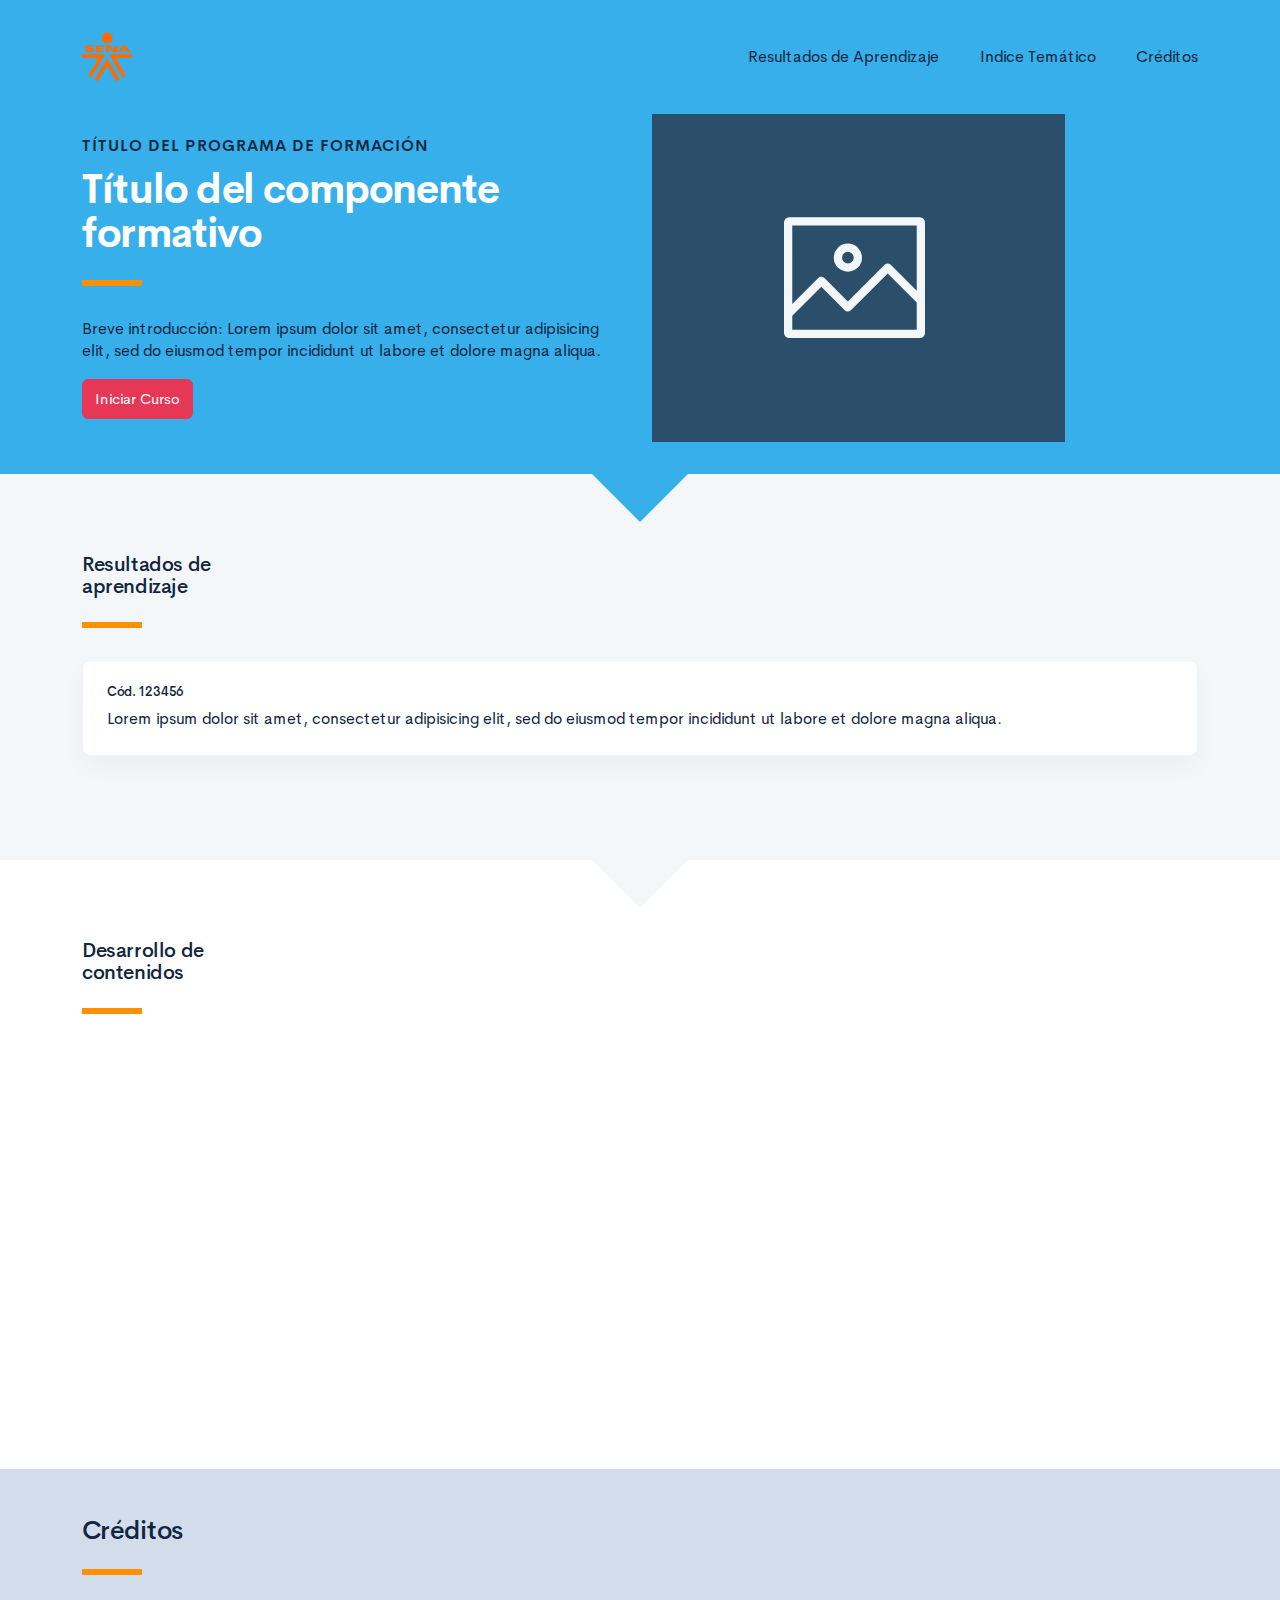
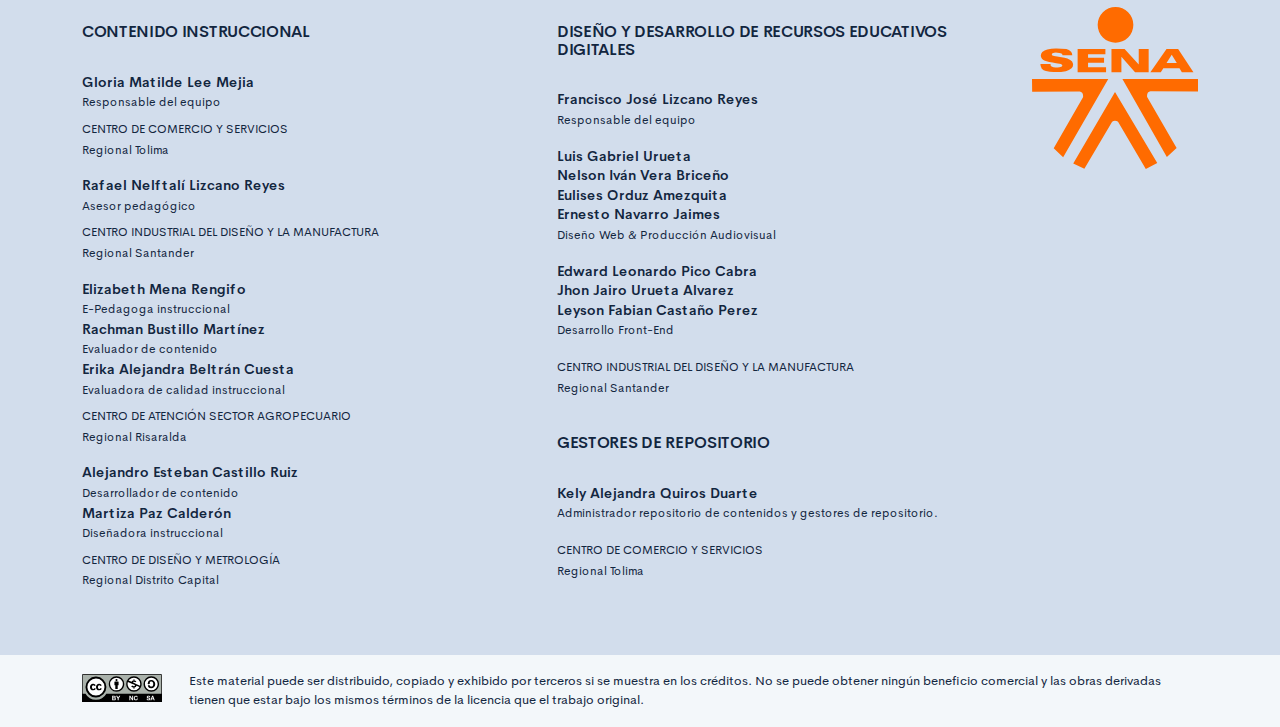
==== public/index.html @ 81ec54ad "Analisis Requerimientos y Validación" ====
<!DOCTYPE html>
<html lang="es">
    <head>
        <meta charset="UTF-8">
        <meta name="viewport" content="width=device-width, user-scalable=no, initial-scale=1.0, maximum-scale=1.0, minimum-scale=1.0">
        <title>TITULO DEL COMPONENTE FORMATIVO</title>
        <meta meta name="description" content="Descripción del propósito educativo del componente">
        <link rel="icon" type="image/svg+xml" href="assets/images/logos/senaLogo.svg">
        <link rel="stylesheet" href="assets/fonts/feather/feather.css">
        <link rel="stylesheet" href="assets/fonts/fontawesome/css/font-awesome.css">
        <link href="assets/css/fancybox.css" rel="stylesheet">
        <link href="assets/css/animate.css" rel="stylesheet">
        <link rel="stylesheet" href="assets/css/main.css">
    </head>
    <body class="theme-ligth page-header-textura" id="page-home">
        <header class="curso-presentacion page-header" id="CursoPresentacion">
            <div class="container">
                <div class="curso-topbar"><a class="curso-topbar__logo"><svg xmlns="http://www.w3.org/2000/svg" width="168.273" height="164.177" viewBox="0 0 168.273 164.177">
                            <path id="SENA_LOGO" data-name="SENA LOGO" d="M85.349,1a18.09,18.09,0,1,0,18.09,18.09h0A18.1,18.1,0,0,0,85.349,1ZM25.617,42.983a33.722,33.722,0,0,0-9.386,1.024,11.156,11.156,0,0,0-5.12,2.56A5.346,5.346,0,0,0,10.086,52.2c.683,1.707,2.56,2.9,4.608,3.584,4.437,1.536,9.386,1.877,13.994,2.731a5.1,5.1,0,0,1,2.389,1.024,1.369,1.369,0,0,1-.683,2.048,9.146,9.146,0,0,1-5.291.683A8.354,8.354,0,0,1,20.5,61.244a1.962,1.962,0,0,1-.853-2.389H9.233A7.663,7.663,0,0,0,10.6,63.463a7.59,7.59,0,0,0,4.267,2.389A28.541,28.541,0,0,0,23.4,66.876,52.426,52.426,0,0,0,35,66.023a11.043,11.043,0,0,0,5.8-2.9,5.358,5.358,0,0,0-1.365-8.533,21.267,21.267,0,0,0-5.8-2.048c-3.072-.683-5.973-1.024-9.045-1.536a9.114,9.114,0,0,1-3.072-.853,1.226,1.226,0,0,1,0-2.219,9.369,9.369,0,0,1,4.437-.683,10.554,10.554,0,0,1,4.608.853A1.877,1.877,0,0,1,31.59,49.81h9.9a5.669,5.669,0,0,0-1.195-3.584A8.875,8.875,0,0,0,35.515,43.5c-3.584-.341-6.827-.512-9.9-.512Zm21.333.683V67.217H75.792V62.1H57.531V57.489H73.744V52.54H57.531V48.786H75.109v-5.12Zm47.615,0H81.253V67.217H91.322V51.346l13.824,15.872h13.824V43.666H108.9v15.7Zm42.495,0L120.676,67.217h10.581l2.56-4.267H150.2l2.389,4.267h11.776l-15.53-23.551ZM142.35,49.3l5.12,8.533h-10.41ZM.7,74.044l.171,12.8L49,86.673c2.389.512,3.925,2.048,3.413,5.8l-29.7,51.711,9.557,9.045L78.01,74.044Zm91.646,0L137.4,152.89l9.9-8.874L117.433,92.3c-.512-3.584.853-5.291,3.413-5.8l48.127.171V74.044ZM84.837,87.185,42.512,159.546l11.264,5.461,28.159-47.615a4.283,4.283,0,0,1,2.9-1.195,4.681,4.681,0,0,1,3.072,1.195l28.159,47.786,11.605-5.973Z" transform="translate(-0.7 -1)" fill="#FF6B00" />
                        </svg>
                    </a><a class="curso-topbar__menubar collapsed btn-menu-responsive" data-toggle="collapse" href="#curso-topbar__nav" aria-expanded="false"><span></span><span></span><span></span></a>
                    <nav class="curso-topbar__nav collapse show" id="curso-topbar__nav">
                        <ul class="curso-topbar__list">
                            <li class="curso-topbar__item"><a class="curso-topbar__link" href="#ResultadosAprendizaje"><span>Resultados de Aprendizaje</span></a></li>
                            <li class="curso-topbar__item"><a class="curso-topbar__link" href="#IndiceTematico"><span>Indice Temático</span></a></li>
                            <li class="curso-topbar__item"><a class="curso-topbar__link" href="#Creditos"><span>Créditos</span></a></li>
                        </ul>
                    </nav>
                </div>
                <div class="curso-portada">
                    <div class="row align-items-center">
                        <div class="col-12 col-lg-6">
                            <h3 class="curso-subtitulo">Título del programa de formación</h3>
                            <h1 class="curso-titulo">Título del componente formativo</h1>
                            <div class="brand-line-primary"></div>
                            <p class="curso-descripcion">Breve introducción: Lorem ipsum dolor sit amet, consectetur adipisicing elit, sed do eiusmod tempor incididunt ut labore et dolore magna aliqua.</p><a class="curso-btn-iniciar btn btn-danger" href="main.html"><span>Iniciar Curso</span></a>
                        </div>
                        <div class="col-12 col-lg-6">
                            <div class="d-none d-lg-block"><img src="assets/images/header/header_media.svg"></div>
                        </div>
                    </div>
                </div>
            </div>
        </header>
        <section class="curso-resultados section bg-base-light" id="ResultadosAprendizaje">
            <div class="container">
                <h2> Resultados de <br>aprendizaje</h2>
                <div class="brand-line-primary"></div>
                <div class="card resultado-item">
                    <div class="card-body">
                        <h5>Cód. 123456</h5>
                        <p class="mb-0">Lorem ipsum dolor sit amet, consectetur adipisicing elit, sed do eiusmod tempor incididunt ut labore et dolore magna aliqua.</p>
                    </div>
                </div>
            </div>
        </section>
        <section class="curso-indice-tematico section" id="IndiceTematico">
            <div class="container">
                <h2>Desarrollo de <br>contenidos</h2>
                <div class="brand-line-primary"></div>
                <div class="row justify-content-center">
                    <div class="col-12 col-sm-10">
                        <div class="card wow flipInX" data-wow-delay=".2s">
                            <div class="card-body">
                                <ul class="list-group list-group-flush list my-n3 nav-temas">
                                    <li class="list-group-item nav-tema-item">
                                        <div class="row align-items-center">
                                            <div class="col-auto">
                                                <div class="avatar avatar-sm"><span class="nav-tema-item__icon avatar-title font-size-lg bg-secondary-soft rounded-circle text-primary font-weight-bold"> <i class="fa fa-play"></i></span></div>
                                            </div>
                                            <div class="col ml-n2"><span class="nav-tema-item__titulo"> <a href="content.html#page/tema-1/">Título del tema</a></span></div>
                                            <div class="col-auto"> <a class="btn btn-light nav-tema-item__btn" href="content.html#page/tema-1/">Ver más</a></div>
                                        </div>
                                    </li>
                                    <li class="list-group-item nav-tema-item">
                                        <div class="row align-items-center">
                                            <div class="col-auto">
                                                <div class="avatar avatar-sm"><span class="nav-tema-item__icon avatar-title font-size-lg bg-secondary-soft rounded-circle text-primary font-weight-bold">2</span></div>
                                            </div>
                                            <div class="col ml-n2"><span class="nav-tema-item__titulo"> <a href="content.html#page/tema-2/">Título del tema</a></span></div>
                                            <div class="col-auto"> <a class="btn btn-light nav-tema-item__btn" href="content.html#page/tema-2/">Ver más</a></div>
                                        </div>
                                    </li>
                                    <li class="list-group-item nav-tema-item">
                                        <div class="row align-items-center">
                                            <div class="col-auto">
                                                <div class="avatar avatar-sm"><span class="nav-tema-item__icon avatar-title font-size-lg bg-secondary-soft rounded-circle text-primary font-weight-bold">3</span></div>
                                            </div>
                                            <div class="col ml-n2"><span class="nav-tema-item__titulo"> <a href="content.html#page/tema-3/">Título del tema</a></span></div>
                                            <div class="col-auto"> <a class="btn btn-light nav-tema-item__btn" href="content.html#page/tema-3/">Ver más</a></div>
                                        </div>
                                    </li>
                                    <li class="list-group-item nav-tema-item">
                                        <div class="row align-items-center">
                                            <div class="col-auto">
                                                <div class="avatar avatar-sm"><span class="nav-tema-item__icon avatar-title font-size-lg bg-secondary-soft rounded-circle text-primary font-weight-bold">4</span></div>
                                            </div>
                                            <div class="col ml-n2"><span class="nav-tema-item__titulo"> <a href="content.html#page/tema-4/">Título del tema</a></span></div>
                                            <div class="col-auto"> <a class="btn btn-light nav-tema-item__btn" href="content.html#page/tema-4/">Ver más</a></div>
                                        </div>
                                    </li>
                                </ul>
                            </div>
                        </div>
                    </div>
                </div>
            </div>
        </section>
        <footer class="footer" id="Creditos">
            <div class="container">
                <h1>Créditos </h1>
                <div class="brand-line-primary"></div>
                <div class="row">
                    <div class="col-12 col-md-5">
                        <h3 class="footer-subtitulo">Contenido Instruccional</h3>
                        <p class="footer-texto mb-2"><strong>Gloria Matilde Lee Mejia </strong><br /> <span class="text-small">Responsable del equipo</span></p>
                        <p class="footer-texto"><span class="text-small text-uppercase">Centro de Comercio y Servicios</span><br /><span class="text-small">Regional Tolima</span></p>
                        <p class="footer-texto mb-2"><strong>Rafael Nelftalí Lizcano Reyes</strong><br /> <span class="text-small">Asesor pedagógico<br /></span></p>
                        <p class="footer-texto"><span class="text-small text-uppercase">CENTRO INDUSTRIAL DEL DISEÑO Y LA MANUFACTURA </span><br /><span class="text-small">Regional Santander </span></p>
                        <p class="footer-texto mb-2"><strong>Elizabeth Mena Rengifo</strong><br /> <span class="text-small">E-Pedagoga instruccional<br /></span><strong>Rachman Bustillo Martínez</strong><br /><span class="text-small">Evaluador de contenido<br /></span><strong>Erika Alejandra Beltrán Cuesta</strong><br /> <span class="text-small">Evaluadora de calidad instruccional<br /></span></p>
                        <p class="footer-texto"><span class="text-small text-uppercase">Centro de Atención Sector Agropecuario</span><br /><span class="text-small">Regional Risaralda</span></p>
                        <p class="footer-texto mb-2"><strong>Alejandro Esteban Castillo Ruiz</strong><br /> <span class="text-small">Desarrollador de contenido<br /></span><strong>Martiza Paz Calderón</strong><br /><span class="text-small">Diseñadora instruccional<br /></span></p>
                        <p class="footer-texto"><span class="text-small text-uppercase">Centro de Diseño y Metrología</span><br /><span class="text-small">Regional Distrito Capital</span></p>
                    </div>
                    <div class="col-12 col-md-5">
                        <h3 class="footer-subtitulo">Diseño y desarrollo de recursos educativos digitales</h3>
                        <p class="footer-texto"><strong>Francisco José Lizcano Reyes </strong><br /> <span class="text-small">Responsable del equipo<br /></span></p>
                        <p class="footer-texto"><strong>Luis Gabriel Urueta</strong><br />
                            <strong>Nelson Iván Vera Briceño</strong><br />
                            <strong>Eulises Orduz Amezquita</strong><br />
                            <strong>Ernesto Navarro Jaimes</strong><br /> <span class="text-small">Diseño Web & Producción Audiovisual<br /></span></p>
                        <p class="footer-texto"><strong>Edward Leonardo Pico Cabra</strong><br />
                            <strong>Jhon Jairo Urueta Alvarez</strong><br />
                            <strong>Leyson Fabian Castaño Perez</strong><br /> <span class="text-small">Desarrollo Front-End<br /></span></p>
                        <p class="footer-texto"><span class="text-small text-uppercase">CENTRO INDUSTRIAL DEL DISEÑO Y LA MANUFACTURA </span><br /><span class="text-small">Regional Santander </span></p>
                        <h3 class="footer-subtitulo mt-5">Gestores de repositorio</h3>
                        <p class="footer-texto"><strong>Kely Alejandra Quiros Duarte </strong><br /> <span class="text-small">Administrador repositorio de contenidos y gestores de repositorio.<br /></span></p>
                        <p class="footer-texto"><span class="text-small text-uppercase">Centro de comercio y servicios </span><br /><span class="text-small">Regional Tolima</span></p>
                    </div>
                    <div class="col-12 col-md-2">
                        <div class="d-flex flex-column justify-content-center"><img src="assets/images/logos/senaLogo.svg" /></div>
                    </div>
                </div>
            </div>
        </footer>
        <section id="cc">
            <div class="container">
                <div class="d-flex flex-column flex-sm-row"><span class="pr-3"><i class="icon cc"></i></span><span>Este material puede ser distribuido, copiado y exhibido por terceros si se muestra en los créditos. No se puede obtener ningún beneficio comercial y las obras derivadas tienen que estar bajo los mismos términos de la licencia que el trabajo original.</span></div>
            </div>
        </section>
        <script src="assets/js/vendor.js"></script>
        <script src="assets/js/global.js"> </script>
        <script src="assets/js/pages.js"></script>
    </body>
</html>
---- public/assets/fonts/feather/feather.css ----
@font-face {
  font-family: 'Feather';
  src:
    url('fonts/Feather.ttf?sdxovp') format('truetype'),
    url('fonts/Feather.woff?sdxovp') format('woff'),
    url('fonts/Feather.svg?sdxovp#Feather') format('svg');
  font-weight: normal;
  font-style: normal;
}

.fe {
  /* use !important to prevent issues with browser extensions that change fonts */
  font-family: 'Feather' !important;
  speak: none;
  font-style: normal;
  font-weight: normal;
  font-variant: normal;
  text-transform: none;
  line-height: 1;

  /* Better Font Rendering =========== */
  -webkit-font-smoothing: antialiased;
  -moz-osx-font-smoothing: grayscale;
}

.fe-activity:before {
  content: "\e900";
}
.fe-airplay:before {
  content: "\e901";
}
.fe-alert-circle:before {
  content: "\e902";
}
.fe-alert-octagon:before {
  content: "\e903";
}
.fe-alert-triangle:before {
  content: "\e904";
}
.fe-align-center:before {
  content: "\e905";
}
.fe-align-justify:before {
  content: "\e906";
}
.fe-align-left:before {
  content: "\e907";
}
.fe-align-right:before {
  content: "\e908";
}
.fe-anchor:before {
  content: "\e909";
}
.fe-aperture:before {
  content: "\e90a";
}
.fe-archive:before {
  content: "\e90b";
}
.fe-arrow-down:before {
  content: "\e90c";
}
.fe-arrow-down-circle:before {
  content: "\e90d";
}
.fe-arrow-down-left:before {
  content: "\e90e";
}
.fe-arrow-down-right:before {
  content: "\e90f";
}
.fe-arrow-left:before {
  content: "\e910";
}
.fe-arrow-left-circle:before {
  content: "\e911";
}
.fe-arrow-right:before {
  content: "\e912";
}
.fe-arrow-right-circle:before {
  content: "\e913";
}
.fe-arrow-up:before {
  content: "\e914";
}
.fe-arrow-up-circle:before {
  content: "\e915";
}
.fe-arrow-up-left:before {
  content: "\e916";
}
.fe-arrow-up-right:before {
  content: "\e917";
}
.fe-at-sign:before {
  content: "\e918";
}
.fe-award:before {
  content: "\e919";
}
.fe-bar-chart:before {
  content: "\e91a";
}
.fe-bar-chart-2:before {
  content: "\e91b";
}
.fe-battery:before {
  content: "\e91c";
}
.fe-battery-charging:before {
  content: "\e91d";
}
.fe-bell:before {
  content: "\e91e";
}
.fe-bell-off:before {
  content: "\e91f";
}
.fe-bluetooth:before {
  content: "\e920";
}
.fe-bold:before {
  content: "\e921";
}
.fe-book:before {
  content: "\e922";
}
.fe-book-open:before {
  content: "\e923";
}
.fe-bookmark:before {
  content: "\e924";
}
.fe-box:before {
  content: "\e925";
}
.fe-briefcase:before {
  content: "\e926";
}
.fe-calendar:before {
  content: "\e927";
}
.fe-camera:before {
  content: "\e928";
}
.fe-camera-off:before {
  content: "\e929";
}
.fe-cast:before {
  content: "\e92a";
}
.fe-check:before {
  content: "\e92b";
}
.fe-check-circle:before {
  content: "\e92c";
}
.fe-check-square:before {
  content: "\e92d";
}
.fe-chevron-down:before {
  content: "\e92e";
}
.fe-chevron-left:before {
  content: "\e92f";
}
.fe-chevron-right:before {
  content: "\e930";
}
.fe-chevron-up:before {
  content: "\e931";
}
.fe-chevrons-down:before {
  content: "\e932";
}
.fe-chevrons-left:before {
  content: "\e933";
}
.fe-chevrons-right:before {
  content: "\e934";
}
.fe-chevrons-up:before {
  content: "\e935";
}
.fe-chrome:before {
  content: "\e936";
}
.fe-circle:before {
  content: "\e937";
}
.fe-clipboard:before {
  content: "\e938";
}
.fe-clock:before {
  content: "\e939";
}
.fe-cloud:before {
  content: "\e93a";
}
.fe-cloud-drizzle:before {
  content: "\e93b";
}
.fe-cloud-lightning:before {
  content: "\e93c";
}
.fe-cloud-off:before {
  content: "\e93d";
}
.fe-cloud-rain:before {
  content: "\e93e";
}
.fe-cloud-snow:before {
  content: "\e93f";
}
.fe-code:before {
  content: "\e940";
}
.fe-codepen:before {
  content: "\e941";
}
.fe-command:before {
  content: "\e942";
}
.fe-compass:before {
  content: "\e943";
}
.fe-copy:before {
  content: "\e944";
}
.fe-corner-down-left:before {
  content: "\e945";
}
.fe-corner-down-right:before {
  content: "\e946";
}
.fe-corner-left-down:before {
  content: "\e947";
}
.fe-corner-left-up:before {
  content: "\e948";
}
.fe-corner-right-down:before {
  content: "\e949";
}
.fe-corner-right-up:before {
  content: "\e94a";
}
.fe-corner-up-left:before {
  content: "\e94b";
}
.fe-corner-up-right:before {
  content: "\e94c";
}
.fe-cpu:before {
  content: "\e94d";
}
.fe-credit-card:before {
  content: "\e94e";
}
.fe-crop:before {
  content: "\e94f";
}
.fe-crosshair:before {
  content: "\e950";
}
.fe-database:before {
  content: "\e951";
}
.fe-delete:before {
  content: "\e952";
}
.fe-disc:before {
  content: "\e953";
}
.fe-dollar-sign:before {
  content: "\e954";
}
.fe-download:before {
  content: "\e955";
}
.fe-download-cloud:before {
  content: "\e956";
}
.fe-droplet:before {
  content: "\e957";
}
.fe-edit:before {
  content: "\e958";
}
.fe-edit-2:before {
  content: "\e959";
}
.fe-edit-3:before {
  content: "\e95a";
}
.fe-external-link:before {
  content: "\e95b";
}
.fe-eye:before {
  content: "\e95c";
}
.fe-eye-off:before {
  content: "\e95d";
}
.fe-facebook:before {
  content: "\e95e";
}
.fe-fast-forward:before {
  content: "\e95f";
}
.fe-feather:before {
  content: "\e960";
}
.fe-file:before {
  content: "\e961";
}
.fe-file-minus:before {
  content: "\e962";
}
.fe-file-plus:before {
  content: "\e963";
}
.fe-file-text:before {
  content: "\e964";
}
.fe-film:before {
  content: "\e965";
}
.fe-filter:before {
  content: "\e966";
}
.fe-flag:before {
  content: "\e967";
}
.fe-folder:before {
  content: "\e968";
}
.fe-folder-minus:before {
  content: "\e969";
}
.fe-folder-plus:before {
  content: "\e96a";
}
.fe-gift:before {
  content: "\e96b";
}
.fe-git-branch:before {
  content: "\e96c";
}
.fe-git-commit:before {
  content: "\e96d";
}
.fe-git-merge:before {
  content: "\e96e";
}
.fe-git-pull-request:before {
  content: "\e96f";
}
.fe-github:before {
  content: "\e970";
}
.fe-gitlab:before {
  content: "\e971";
}
.fe-globe:before {
  content: "\e972";
}
.fe-grid:before {
  content: "\e973";
}
.fe-hard-drive:before {
  content: "\e974";
}
.fe-hash:before {
  content: "\e975";
}
.fe-headphones:before {
  content: "\e976";
}
.fe-heart:before {
  content: "\e977";
}
.fe-help-circle:before {
  content: "\e978";
}
.fe-home:before {
  content: "\e979";
}
.fe-image:before {
  content: "\e97a";
}
.fe-inbox:before {
  content: "\e97b";
}
.fe-info:before {
  content: "\e97c";
}
.fe-instagram:before {
  content: "\e97d";
}
.fe-italic:before {
  content: "\e97e";
}
.fe-layers:before {
  content: "\e97f";
}
.fe-layout:before {
  content: "\e980";
}
.fe-life-buoy:before {
  content: "\e981";
}
.fe-link:before {
  content: "\e982";
}
.fe-link-2:before {
  content: "\e983";
}
.fe-linkedin:before {
  content: "\e984";
}
.fe-list:before {
  content: "\e985";
}
.fe-loader:before {
  content: "\e986";
}
.fe-lock:before {
  content: "\e987";
}
.fe-log-in:before {
  content: "\e988";
}
.fe-log-out:before {
  content: "\e989";
}
.fe-mail:before {
  content: "\e98a";
}
.fe-map:before {
  content: "\e98b";
}
.fe-map-pin:before {
  content: "\e98c";
}
.fe-maximize:before {
  content: "\e98d";
}
.fe-maximize-2:before {
  content: "\e98e";
}
.fe-menu:before {
  content: "\e98f";
}
.fe-message-circle:before {
  content: "\e990";
}
.fe-message-square:before {
  content: "\e991";
}
.fe-mic:before {
  content: "\e992";
}
.fe-mic-off:before {
  content: "\e993";
}
.fe-minimize:before {
  content: "\e994";
}
.fe-minimize-2:before {
  content: "\e995";
}
.fe-minus:before {
  content: "\e996";
}
.fe-minus-circle:before {
  content: "\e997";
}
.fe-minus-square:before {
  content: "\e998";
}
.fe-monitor:before {
  content: "\e999";
}
.fe-moon:before {
  content: "\e99a";
}
.fe-more-horizontal:before {
  content: "\e99b";
}
.fe-more-vertical:before {
  content: "\e99c";
}
.fe-move:before {
  content: "\e99d";
}
.fe-music:before {
  content: "\e99e";
}
.fe-navigation:before {
  content: "\e99f";
}
.fe-navigation-2:before {
  content: "\e9a0";
}
.fe-octagon:before {
  content: "\e9a1";
}
.fe-package:before {
  content: "\e9a2";
}
.fe-paperclip:before {
  content: "\e9a3";
}
.fe-pause:before {
  content: "\e9a4";
}
.fe-pause-circle:before {
  content: "\e9a5";
}
.fe-percent:before {
  content: "\e9a6";
}
.fe-phone:before {
  content: "\e9a7";
}
.fe-phone-call:before {
  content: "\e9a8";
}
.fe-phone-forwarded:before {
  content: "\e9a9";
}
.fe-phone-incoming:before {
  content: "\e9aa";
}
.fe-phone-missed:before {
  content: "\e9ab";
}
.fe-phone-off:before {
  content: "\e9ac";
}
.fe-phone-outgoing:before {
  content: "\e9ad";
}
.fe-pie-chart:before {
  content: "\e9ae";
}
.fe-play:before {
  content: "\e9af";
}
.fe-play-circle:before {
  content: "\e9b0";
}
.fe-plus:before {
  content: "\e9b1";
}
.fe-plus-circle:before {
  content: "\e9b2";
}
.fe-plus-square:before {
  content: "\e9b3";
}
.fe-pocket:before {
  content: "\e9b4";
}
.fe-power:before {
  content: "\e9b5";
}
.fe-printer:before {
  content: "\e9b6";
}
.fe-radio:before {
  content: "\e9b7";
}
.fe-refresh-ccw:before {
  content: "\e9b8";
}
.fe-refresh-cw:before {
  content: "\e9b9";
}
.fe-repeat:before {
  content: "\e9ba";
}
.fe-rewind:before {
  content: "\e9bb";
}
.fe-rotate-ccw:before {
  content: "\e9bc";
}
.fe-rotate-cw:before {
  content: "\e9bd";
}
.fe-rss:before {
  content: "\e9be";
}
.fe-save:before {
  content: "\e9bf";
}
.fe-scissors:before {
  content: "\e9c0";
}
.fe-search:before {
  content: "\e9c1";
}
.fe-send:before {
  content: "\e9c2";
}
.fe-server:before {
  content: "\e9c3";
}
.fe-settings:before {
  content: "\e9c4";
}
.fe-share:before {
  content: "\e9c5";
}
.fe-share-2:before {
  content: "\e9c6";
}
.fe-shield:before {
  content: "\e9c7";
}
.fe-shield-off:before {
  content: "\e9c8";
}
.fe-shopping-bag:before {
  content: "\e9c9";
}
.fe-shopping-cart:before {
  content: "\e9ca";
}
.fe-shuffle:before {
  content: "\e9cb";
}
.fe-sidebar:before {
  content: "\e9cc";
}
.fe-skip-back:before {
  content: "\e9cd";
}
.fe-skip-forward:before {
  content: "\e9ce";
}
.fe-slack:before {
  content: "\e9cf";
}
.fe-slash:before {
  content: "\e9d0";
}
.fe-sliders:before {
  content: "\e9d1";
}
.fe-smartphone:before {
  content: "\e9d2";
}
.fe-speaker:before {
  content: "\e9d3";
}
.fe-square:before {
  content: "\e9d4";
}
.fe-star:before {
  content: "\e9d5";
}
.fe-stop-circle:before {
  content: "\e9d6";
}
.fe-sun:before {
  content: "\e9d7";
}
.fe-sunrise:before {
  content: "\e9d8";
}
.fe-sunset:before {
  content: "\e9d9";
}
.fe-tablet:before {
  content: "\e9da";
}
.fe-tag:before {
  content: "\e9db";
}
.fe-target:before {
  content: "\e9dc";
}
.fe-terminal:before {
  content: "\e9dd";
}
.fe-thermometer:before {
  content: "\e9de";
}
.fe-thumbs-down:before {
  content: "\e9df";
}
.fe-thumbs-up:before {
  content: "\e9e0";
}
.fe-toggle-left:before {
  content: "\e9e1";
}
.fe-toggle-right:before {
  content: "\e9e2";
}
.fe-trash:before {
  content: "\e9e3";
}
.fe-trash-2:before {
  content: "\e9e4";
}
.fe-trending-down:before {
  content: "\e9e5";
}
.fe-trending-up:before {
  content: "\e9e6";
}
.fe-triangle:before {
  content: "\e9e7";
}
.fe-truck:before {
  content: "\e9e8";
}
.fe-tv:before {
  content: "\e9e9";
}
.fe-twitter:before {
  content: "\e9ea";
}
.fe-type:before {
  content: "\e9eb";
}
.fe-umbrella:before {
  content: "\e9ec";
}
.fe-underline:before {
  content: "\e9ed";
}
.fe-unlock:before {
  content: "\e9ee";
}
.fe-upload:before {
  content: "\e9ef";
}
.fe-upload-cloud:before {
  content: "\e9f0";
}
.fe-user:before {
  content: "\e9f1";
}
.fe-user-check:before {
  content: "\e9f2";
}
.fe-user-minus:before {
  content: "\e9f3";
}
.fe-user-plus:before {
  content: "\e9f4";
}
.fe-user-x:before {
  content: "\e9f5";
}
.fe-users:before {
  content: "\e9f6";
}
.fe-video:before {
  content: "\e9f7";
}
.fe-video-off:before {
  content: "\e9f8";
}
.fe-voicemail:before {
  content: "\e9f9";
}
.fe-volume:before {
  content: "\e9fa";
}
.fe-volume-1:before {
  content: "\e9fb";
}
.fe-volume-2:before {
  content: "\e9fc";
}
.fe-volume-x:before {
  content: "\e9fd";
}
.fe-watch:before {
  content: "\e9fe";
}
.fe-wifi:before {
  content: "\e9ff";
}
.fe-wifi-off:before {
  content: "\ea00";
}
.fe-wind:before {
  content: "\ea01";
}
.fe-x:before {
  content: "\ea02";
}
.fe-x-circle:before {
  content: "\ea03";
}
.fe-x-square:before {
  content: "\ea04";
}
.fe-youtube:before {
  content: "\ea05";
}
.fe-zap:before {
  content: "\ea06";
}
.fe-zap-off:before {
  content: "\ea07";
}
.fe-zoom-in:before {
  content: "\ea08";
}
.fe-zoom-out:before {
  content: "\ea09";
}
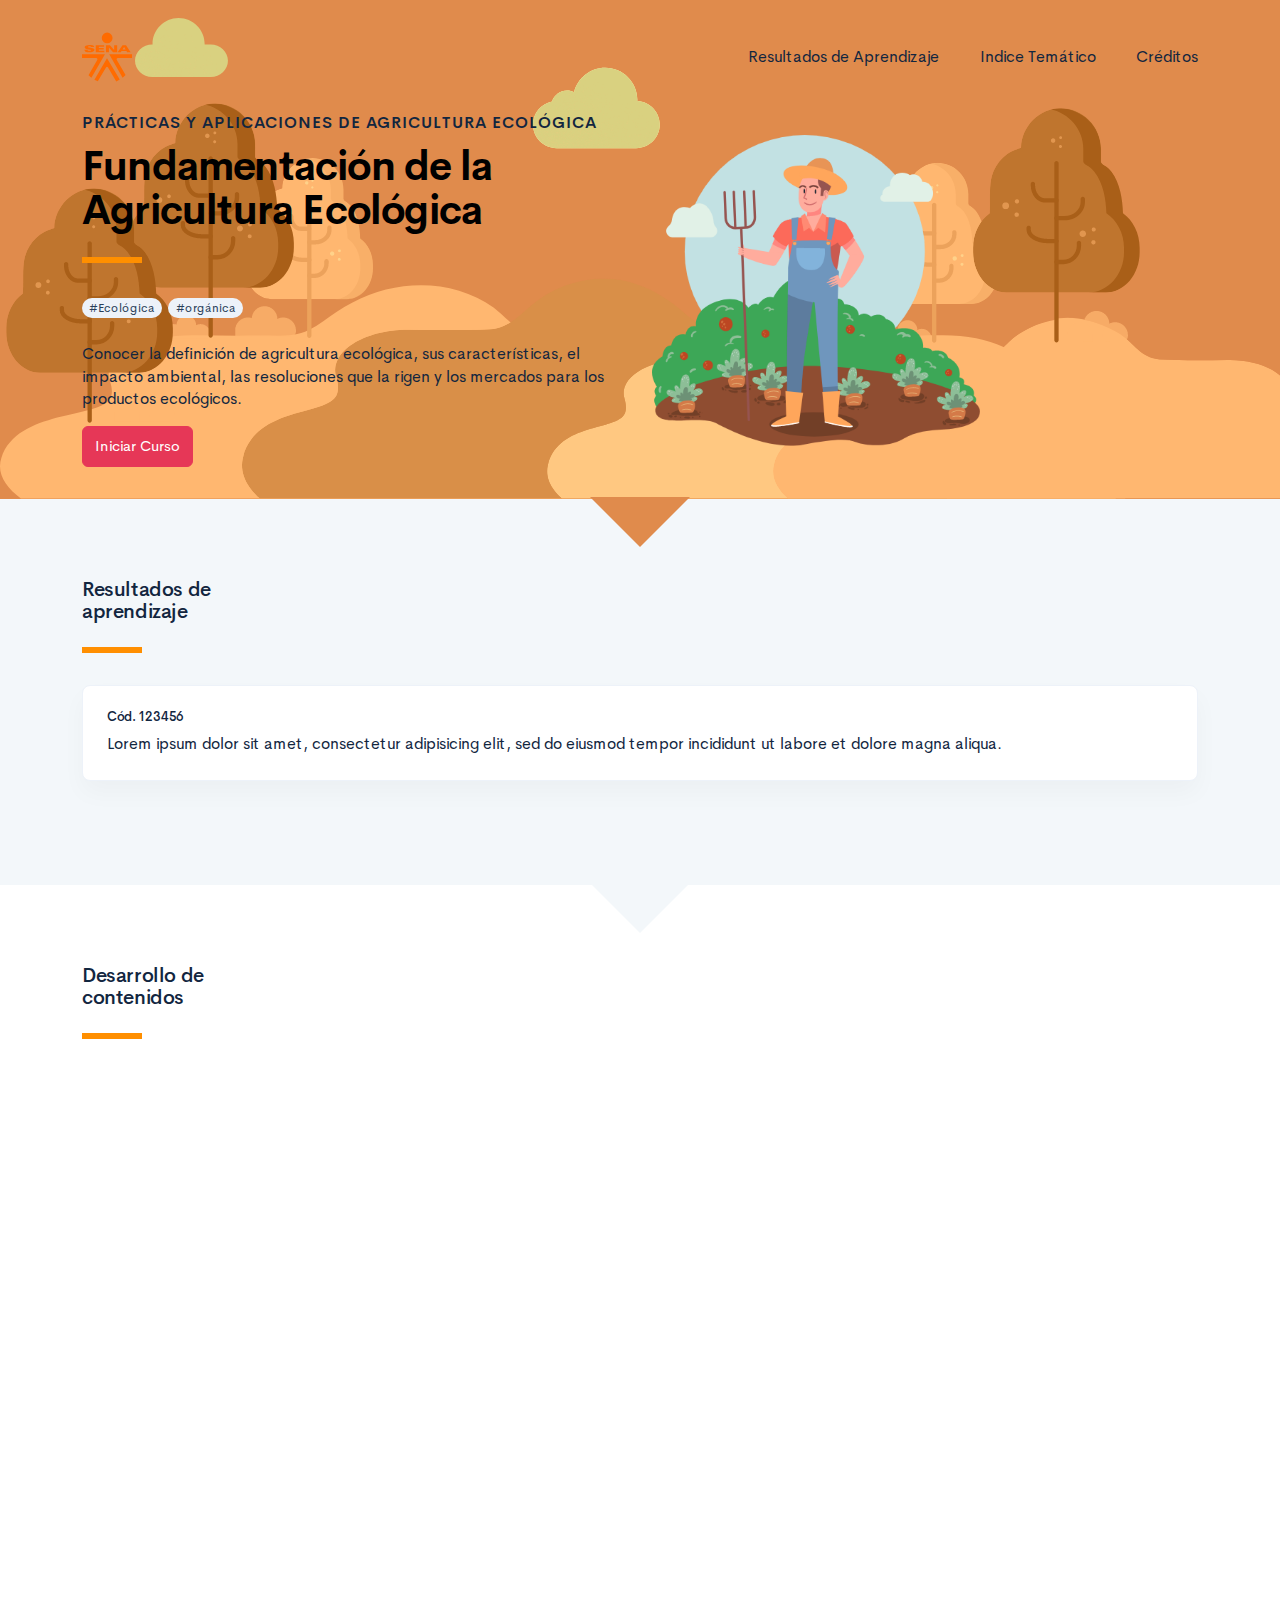
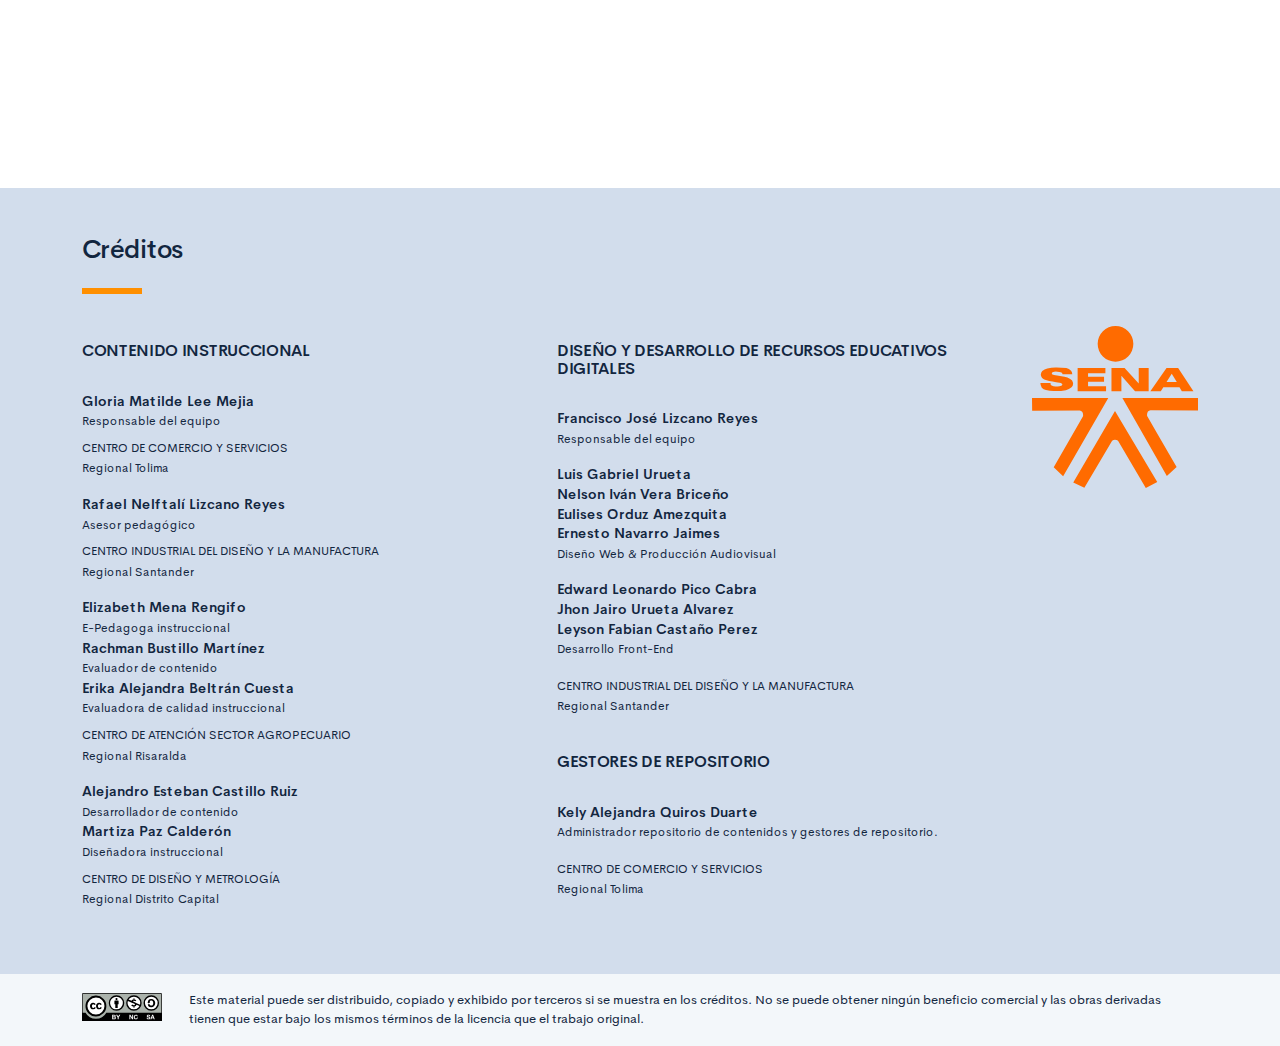
==== commit f3d4886f: "Desarrollo (Maquetación e Interacción JS)" ====
--- a/public/index.html
+++ b/public/index.html
@@ -3,7 +3,7 @@
     <head>
         <meta charset="UTF-8">
         <meta name="viewport" content="width=device-width, user-scalable=no, initial-scale=1.0, maximum-scale=1.0, minimum-scale=1.0">
-        <title>TITULO DEL COMPONENTE FORMATIVO</title>
+        <title>PRÁCTICAS Y APLICACIONES DE AGRICULTURA ECOLÓGICA</title>
         <meta meta name="description" content="Descripción del propósito educativo del componente">
         <link rel="icon" type="image/svg+xml" href="assets/images/logos/senaLogo.svg">
         <link rel="stylesheet" href="assets/fonts/feather/feather.css">
@@ -30,13 +30,14 @@
                 <div class="curso-portada">
                     <div class="row align-items-center">
                         <div class="col-12 col-lg-6">
-                            <h3 class="curso-subtitulo">Título del programa de formación</h3>
-                            <h1 class="curso-titulo">Título del componente formativo</h1>
+                            <h3 class="curso-subtitulo">PRÁCTICAS Y APLICACIONES DE AGRICULTURA ECOLÓGICA</h3>
+                            <h1 class="curso-titulo">Fundamentación de la Agricultura Ecológica</h1>
                             <div class="brand-line-primary"></div>
-                            <p class="curso-descripcion">Breve introducción: Lorem ipsum dolor sit amet, consectetur adipisicing elit, sed do eiusmod tempor incididunt ut labore et dolore magna aliqua.</p><a class="curso-btn-iniciar btn btn-danger" href="main.html"><span>Iniciar Curso</span></a>
+                            <div class="keywords"><span class="badge badge-pill badge-light mr-2">#Ecológica</span><span class="badge badge-pill badge-light mr-2">#orgánica</span></div><br>
+                            <p class="curso-descripcion">Conocer la definición de agricultura ecológica, sus características, el impacto ambiental, las resoluciones que la rigen y los mercados para los productos ecológicos.</p><a class="curso-btn-iniciar btn btn-danger" href="main.html"><span>Iniciar Curso</span></a>
                         </div>
                         <div class="col-12 col-lg-6">
-                            <div class="d-none d-lg-block"><img src="assets/images/header/header_media.svg"></div>
+                            <div class="d-none d-lg-block"><img src="assets/images/header/header_media.png" style="max-width: 60%"></div>
                         </div>
                     </div>
                 </div>
@@ -66,10 +67,10 @@
                                     <li class="list-group-item nav-tema-item">
                                         <div class="row align-items-center">
                                             <div class="col-auto">
-                                                <div class="avatar avatar-sm"><span class="nav-tema-item__icon avatar-title font-size-lg bg-secondary-soft rounded-circle text-primary font-weight-bold"> <i class="fa fa-play"></i></span></div>
+                                                <div class="avatar avatar-sm"><span class="nav-tema-item__icon avatar-title font-size-lg bg-secondary-soft rounded-circle text-primary font-weight-bold">1</span></div>
                                             </div>
-                                            <div class="col ml-n2"><span class="nav-tema-item__titulo"> <a href="content.html#page/tema-1/">Título del tema</a></span></div>
-                                            <div class="col-auto"> <a class="btn btn-light nav-tema-item__btn" href="content.html#page/tema-1/">Ver más</a></div>
+                                            <div class="col ml-n2"><span class="nav-tema-item__titulo"> <a href="main.html#pages/tema-1/">FUNDAMENTACIÓN</a></span></div>
+                                            <div class="col-auto"> <a class="btn btn-light nav-tema-item__btn" href="main.html#pages/tema-1/">Ver más</a></div>
                                         </div>
                                     </li>
                                     <li class="list-group-item nav-tema-item">
@@ -77,8 +78,8 @@
                                             <div class="col-auto">
                                                 <div class="avatar avatar-sm"><span class="nav-tema-item__icon avatar-title font-size-lg bg-secondary-soft rounded-circle text-primary font-weight-bold">2</span></div>
                                             </div>
-                                            <div class="col ml-n2"><span class="nav-tema-item__titulo"> <a href="content.html#page/tema-2/">Título del tema</a></span></div>
-                                            <div class="col-auto"> <a class="btn btn-light nav-tema-item__btn" href="content.html#page/tema-2/">Ver más</a></div>
+                                            <div class="col ml-n2"><span class="nav-tema-item__titulo"> <a href="main.html#page/caracteristicas/">CARACTERÍSTICAS DE LA AGRICULTURA ECOLÓGICA</a></span></div>
+                                            <div class="col-auto"> <a class="btn btn-light nav-tema-item__btn" href="main.html#page/caracteristicas/">Ver más</a></div>
                                         </div>
                                     </li>
                                     <li class="list-group-item nav-tema-item">
@@ -86,8 +87,8 @@
                                             <div class="col-auto">
                                                 <div class="avatar avatar-sm"><span class="nav-tema-item__icon avatar-title font-size-lg bg-secondary-soft rounded-circle text-primary font-weight-bold">3</span></div>
                                             </div>
-                                            <div class="col ml-n2"><span class="nav-tema-item__titulo"> <a href="content.html#page/tema-3/">Título del tema</a></span></div>
-                                            <div class="col-auto"> <a class="btn btn-light nav-tema-item__btn" href="content.html#page/tema-3/">Ver más</a></div>
+                                            <div class="col ml-n2"><span class="nav-tema-item__titulo"> <a href="main.html#page/impacto/">IMPACTO AMBIENTAL</a></span></div>
+                                            <div class="col-auto"> <a class="btn btn-light nav-tema-item__btn" href="main.html#page/impacto/">Ver más</a></div>
                                         </div>
                                     </li>
                                     <li class="list-group-item nav-tema-item">
@@ -95,8 +96,44 @@
                                             <div class="col-auto">
                                                 <div class="avatar avatar-sm"><span class="nav-tema-item__icon avatar-title font-size-lg bg-secondary-soft rounded-circle text-primary font-weight-bold">4</span></div>
                                             </div>
-                                            <div class="col ml-n2"><span class="nav-tema-item__titulo"> <a href="content.html#page/tema-4/">Título del tema</a></span></div>
-                                            <div class="col-auto"> <a class="btn btn-light nav-tema-item__btn" href="content.html#page/tema-4/">Ver más</a></div>
+                                            <div class="col ml-n2"><span class="nav-tema-item__titulo"> <a href="main.html#page/buenas/">BUENAS PRÁCTICAS AGRÍCOLAS</a></span></div>
+                                            <div class="col-auto"> <a class="btn btn-light nav-tema-item__btn" href="main.html#page/buenas/">Ver más</a></div>
+                                        </div>
+                                    </li>
+                                    <li class="list-group-item nav-tema-item">
+                                        <div class="row align-items-center">
+                                            <div class="col-auto">
+                                                <div class="avatar avatar-sm"><span class="nav-tema-item__icon avatar-title font-size-lg bg-secondary-soft rounded-circle text-primary font-weight-bold">5</span></div>
+                                            </div>
+                                            <div class="col ml-n2"><span class="nav-tema-item__titulo"> <a href="main.html#page/normatividad/">NORMATIVIDAD PARA INSUMOS AGRÍCOLAS ECOLÓGICOS</a></span></div>
+                                            <div class="col-auto"> <a class="btn btn-light nav-tema-item__btn" href="main.html#page/normatividad/">Ver más</a></div>
+                                        </div>
+                                    </li>
+                                    <li class="list-group-item nav-tema-item">
+                                        <div class="row align-items-center">
+                                            <div class="col-auto">
+                                                <div class="avatar avatar-sm"><span class="nav-tema-item__icon avatar-title font-size-lg bg-secondary-soft rounded-circle text-primary font-weight-bold">6</span></div>
+                                            </div>
+                                            <div class="col ml-n2"><span class="nav-tema-item__titulo"> <a href="main.html#page/salud/">SALUD OCUPACIONAL, HIGIENE Y SEGURIDAD INDUSTRIAL</a></span></div>
+                                            <div class="col-auto"> <a class="btn btn-light nav-tema-item__btn" href="main.html#page/salud/">Ver más</a></div>
+                                        </div>
+                                    </li>
+                                    <li class="list-group-item nav-tema-item">
+                                        <div class="row align-items-center">
+                                            <div class="col-auto">
+                                                <div class="avatar avatar-sm"><span class="nav-tema-item__icon avatar-title font-size-lg bg-secondary-soft rounded-circle text-primary font-weight-bold">7</span></div>
+                                            </div>
+                                            <div class="col ml-n2"><span class="nav-tema-item__titulo"> <a href="main.html#page/certificacion/">CERTIFICACIÓN ECOLÓGICA</a></span></div>
+                                            <div class="col-auto"> <a class="btn btn-light nav-tema-item__btn" href="main.html#page/certificacion/">Ver más</a></div>
+                                        </div>
+                                    </li>
+                                    <li class="list-group-item nav-tema-item">
+                                        <div class="row align-items-center">
+                                            <div class="col-auto">
+                                                <div class="avatar avatar-sm"><span class="nav-tema-item__icon avatar-title font-size-lg bg-secondary-soft rounded-circle text-primary font-weight-bold">8</span></div>
+                                            </div>
+                                            <div class="col ml-n2"><span class="nav-tema-item__titulo"> <a href="main.html#page/estrategias/">ESTRATEGIAS DE COMERCIALIZACIÓN Y MERCADOS VERDES</a></span></div>
+                                            <div class="col-auto"> <a class="btn btn-light nav-tema-item__btn" href="main.html#page/estrategias/">Ver más</a></div>
                                         </div>
                                     </li>
                                 </ul>
--- a/public/assets/css/main.css
+++ b/public/assets/css/main.css
@@ -3,6 +3,6 @@
  * Copyright 2011-2019 The Bootstrap Authors
  * Copyright 2011-2019 Twitter, Inc.
  * Licensed under MIT (https://github.com/twbs/bootstrap/blob/master/LICENSE)
- */:root{--blue: #2C7BE5;--indigo: #727cf5;--purple: #6b5eae;--pink: #ff679b;--red: #E63757;--orange: #fd7e14;--yellow: #F6C343;--green: #00D97E;--teal: #02a8b5;--cyan: #39afd1;--white: #fff;--gray: #95AAC9;--gray-dark: #3B506C;--primary: #12263F;--secondary: #6E84A3;--success: #00A99A;--info: #39afd1;--warning: #ff8f00;--danger: #E63757;--light: #EDF2F9;--dark: #000;--white: #fff;--breakpoint-xs: 0;--breakpoint-sm: 576px;--breakpoint-md: 768px;--breakpoint-lg: 992px;--breakpoint-xl: 1200px;--font-family-sans-serif: "Cerebri Sans", sans-serif;--font-family-monospace: "Courier New", monospace}*,*::before,*::after{box-sizing:border-box}html{font-family:sans-serif;line-height:1.15;-webkit-text-size-adjust:100%;-webkit-tap-highlight-color:rgba(0,0,0,0)}article,aside,figcaption,figure,footer,header,hgroup,main,nav,section{display:block}body{margin:0;font-family:"Cerebri Sans",sans-serif;font-size:.9375rem;font-weight:400;line-height:1.5;color:#12263F;text-align:left;background-color:#F3F7FA}[tabindex="-1"]:focus:not(:focus-visible){outline:0 !important}hr{box-sizing:content-box;height:0;overflow:visible}h1,h2,h3,h4,h5,h6{margin-top:0;margin-bottom:1.125rem}p{margin-top:0;margin-bottom:1rem}abbr[title],abbr[data-original-title]{text-decoration:underline;text-decoration:underline dotted;cursor:help;border-bottom:0;text-decoration-skip-ink:none}address{margin-bottom:1rem;font-style:normal;line-height:inherit}ol,ul,dl{margin-top:0;margin-bottom:1rem}ol ol,ul ul,ol ul,ul ol{margin-bottom:0}dt{font-weight:600}dd{margin-bottom:.5rem;margin-left:0}blockquote{margin:0 0 1rem}b,strong{font-weight:bolder}small{font-size:80%}sub,sup{position:relative;font-size:75%;line-height:0;vertical-align:baseline}sub{bottom:-.25em}sup{top:-.5em}a{color:#2C7BE5;text-decoration:none;background-color:transparent}a:hover{color:#104082;text-decoration:none}a:not([href]){color:inherit;text-decoration:none}a:not([href]):hover{color:inherit;text-decoration:none}pre,code,kbd,samp{font-family:"Courier New",monospace;font-size:1em}pre{margin-top:0;margin-bottom:1rem;overflow:auto}figure{margin:0 0 1rem}img{vertical-align:middle;border-style:none}svg{overflow:hidden;vertical-align:middle}table{border-collapse:collapse}caption{padding-top:1rem;padding-bottom:1rem;color:#95AAC9;text-align:left;caption-side:bottom}th{text-align:inherit}label{display:inline-block;margin-bottom:.5rem}button{border-radius:0}button:focus{outline:1px dotted;outline:5px auto -webkit-focus-ring-color}input,button,select,optgroup,textarea{margin:0;font-family:inherit;font-size:inherit;line-height:inherit}button,input{overflow:visible}button,select{text-transform:none}select{word-wrap:normal}button,[type="button"],[type="reset"],[type="submit"]{-webkit-appearance:button}button:not(:disabled),[type="button"]:not(:disabled),[type="reset"]:not(:disabled),[type="submit"]:not(:disabled){cursor:pointer}button::-moz-focus-inner,[type="button"]::-moz-focus-inner,[type="reset"]::-moz-focus-inner,[type="submit"]::-moz-focus-inner{padding:0;border-style:none}input[type="radio"],input[type="checkbox"]{box-sizing:border-box;padding:0}input[type="date"],input[type="time"],input[type="datetime-local"],input[type="month"]{-webkit-appearance:listbox}textarea{overflow:auto;resize:vertical}fieldset{min-width:0;padding:0;margin:0;border:0}legend{display:block;width:100%;max-width:100%;padding:0;margin-bottom:.5rem;font-size:1.5rem;line-height:inherit;color:inherit;white-space:normal}progress{vertical-align:baseline}[type="number"]::-webkit-inner-spin-button,[type="number"]::-webkit-outer-spin-button{height:auto}[type="search"]{outline-offset:-2px;-webkit-appearance:none}[type="search"]::-webkit-search-decoration{-webkit-appearance:none}::-webkit-file-upload-button{font:inherit;-webkit-appearance:button}output{display:inline-block}summary{display:list-item;cursor:pointer}template{display:none}[hidden]{display:none !important}h1,h2,h3,h4,h5,h6,.h1,.h2,.h3,.h4,.h5,.h6{margin-bottom:1.125rem;font-weight:500;line-height:1.1}h1,.h1{font-size:1.625rem}h2,.h2{font-size:1.25rem}h3,.h3{font-size:1.0625rem}h4,.h4{font-size:.9375rem}h5,.h5{font-size:.8125rem}h6,.h6{font-size:.625rem}.lead{font-size:1.17188rem;font-weight:300}.display-1{font-size:4rem;font-weight:600;line-height:1.1}.display-2{font-size:3.25rem;font-weight:600;line-height:1.1}.display-3{font-size:2.625rem;font-weight:600;line-height:1.1}.display-4{font-size:2rem;font-weight:600;line-height:1.1}hr{margin-top:1rem;margin-bottom:1rem;border:0;border-top:1px solid #E3EBF6}small,.small{font-size:.8125rem;font-weight:400}mark,.mark{padding:.2em;background-color:#fcf8e3}.list-unstyled{padding-left:0;list-style:none}.list-inline{padding-left:0;list-style:none}.list-inline-item{display:inline-block}.list-inline-item:not(:last-child){margin-right:6px}.initialism{font-size:90%;text-transform:uppercase}.blockquote{margin-bottom:1.5rem;font-size:1.17188rem}.blockquote-footer{display:block;font-size:.8125rem;color:#95AAC9}.blockquote-footer::before{content:"\2014\00A0"}.img-fluid{max-width:100%;height:auto}.img-thumbnail{padding:.25rem;background-color:#F3F7FA;border:1px solid #E3EBF6;border-radius:.375rem;max-width:100%;height:auto}.figure{display:inline-block}.figure-img{margin-bottom:.75rem;line-height:1}.figure-caption{font-size:.8125rem;color:#95AAC9}code{font-size:87.5%;color:#2C7BE5;word-wrap:break-word}a>code{color:inherit}kbd{padding:.2rem .4rem;font-size:87.5%;color:#fff;background-color:#283E59;border-radius:.25rem}kbd kbd{padding:0;font-size:100%;font-weight:600}pre{display:block;font-size:87.5%;color:#283E59}pre code{font-size:inherit;color:inherit;word-break:normal}.pre-scrollable{max-height:340px;overflow-y:scroll}.container{width:100%;padding-right:12px;padding-left:12px;margin-right:auto;margin-left:auto}@media (min-width: 576px){.container{max-width:540px}}@media (min-width: 768px){.container{max-width:720px}}@media (min-width: 992px){.container{max-width:960px}}@media (min-width: 1200px){.container{max-width:1140px}}.container-fluid,.container-sm,.container-md,.container-lg,.container-xl{width:100%;padding-right:12px;padding-left:12px;margin-right:auto;margin-left:auto}@media (min-width: 576px){.container,.container-sm{max-width:540px}}@media (min-width: 768px){.container,.container-sm,.container-md{max-width:720px}}@media (min-width: 992px){.container,.container-sm,.container-md,.container-lg{max-width:960px}}@media (min-width: 1200px){.container,.container-sm,.container-md,.container-lg,.container-xl{max-width:1140px}}.row{display:flex;flex-wrap:wrap;margin-right:-12px;margin-left:-12px}.no-gutters{margin-right:0;margin-left:0}.no-gutters>.col,.no-gutters>[class*="col-"]{padding-right:0;padding-left:0}.col-1,.col-2,.col-3,.col-4,.col-5,.col-6,.col-7,.col-8,.col-9,.col-10,.col-11,.col-12,.col,.col-auto,.col-sm-1,.col-sm-2,.col-sm-3,.col-sm-4,.col-sm-5,.col-sm-6,.col-sm-7,.col-sm-8,.col-sm-9,.col-sm-10,.col-sm-11,.col-sm-12,.col-sm,.col-sm-auto,.col-md-1,.col-md-2,.col-md-3,.col-md-4,.col-md-5,.col-md-6,.col-md-7,.col-md-8,.col-md-9,.col-md-10,.col-md-11,.col-md-12,.col-md,.col-md-auto,.col-lg-1,.col-lg-2,.col-lg-3,.col-lg-4,.col-lg-5,.col-lg-6,.col-lg-7,.col-lg-8,.col-lg-9,.col-lg-10,.col-lg-11,.col-lg-12,.col-lg,.col-lg-auto,.col-xl-1,.col-xl-2,.col-xl-3,.col-xl-4,.col-xl-5,.col-xl-6,.col-xl-7,.col-xl-8,.col-xl-9,.col-xl-10,.col-xl-11,.col-xl-12,.col-xl,.col-xl-auto{position:relative;width:100%;padding-right:12px;padding-left:12px}.col{flex-basis:0;flex-grow:1;max-width:100%}.row-cols-1>*{flex:0 0 100%;max-width:100%}.row-cols-2>*{flex:0 0 50%;max-width:50%}.row-cols-3>*{flex:0 0 33.33333%;max-width:33.33333%}.row-cols-4>*{flex:0 0 25%;max-width:25%}.row-cols-5>*{flex:0 0 20%;max-width:20%}.row-cols-6>*{flex:0 0 16.66667%;max-width:16.66667%}.col-auto{flex:0 0 auto;width:auto;max-width:100%}.col-1{flex:0 0 8.33333%;max-width:8.33333%}.col-2{flex:0 0 16.66667%;max-width:16.66667%}.col-3{flex:0 0 25%;max-width:25%}.col-4{flex:0 0 33.33333%;max-width:33.33333%}.col-5{flex:0 0 41.66667%;max-width:41.66667%}.col-6{flex:0 0 50%;max-width:50%}.col-7{flex:0 0 58.33333%;max-width:58.33333%}.col-8{flex:0 0 66.66667%;max-width:66.66667%}.col-9{flex:0 0 75%;max-width:75%}.col-10{flex:0 0 83.33333%;max-width:83.33333%}.col-11{flex:0 0 91.66667%;max-width:91.66667%}.col-12{flex:0 0 100%;max-width:100%}.order-first{order:-1}.order-last{order:13}.order-0{order:0}.order-1{order:1}.order-2{order:2}.order-3{order:3}.order-4{order:4}.order-5{order:5}.order-6{order:6}.order-7{order:7}.order-8{order:8}.order-9{order:9}.order-10{order:10}.order-11{order:11}.order-12{order:12}.offset-1{margin-left:8.33333%}.offset-2{margin-left:16.66667%}.offset-3{margin-left:25%}.offset-4{margin-left:33.33333%}.offset-5{margin-left:41.66667%}.offset-6{margin-left:50%}.offset-7{margin-left:58.33333%}.offset-8{margin-left:66.66667%}.offset-9{margin-left:75%}.offset-10{margin-left:83.33333%}.offset-11{margin-left:91.66667%}@media (min-width: 576px){.col-sm{flex-basis:0;flex-grow:1;max-width:100%}.row-cols-sm-1>*{flex:0 0 100%;max-width:100%}.row-cols-sm-2>*{flex:0 0 50%;max-width:50%}.row-cols-sm-3>*{flex:0 0 33.33333%;max-width:33.33333%}.row-cols-sm-4>*{flex:0 0 25%;max-width:25%}.row-cols-sm-5>*{flex:0 0 20%;max-width:20%}.row-cols-sm-6>*{flex:0 0 16.66667%;max-width:16.66667%}.col-sm-auto{flex:0 0 auto;width:auto;max-width:100%}.col-sm-1{flex:0 0 8.33333%;max-width:8.33333%}.col-sm-2{flex:0 0 16.66667%;max-width:16.66667%}.col-sm-3{flex:0 0 25%;max-width:25%}.col-sm-4{flex:0 0 33.33333%;max-width:33.33333%}.col-sm-5{flex:0 0 41.66667%;max-width:41.66667%}.col-sm-6{flex:0 0 50%;max-width:50%}.col-sm-7{flex:0 0 58.33333%;max-width:58.33333%}.col-sm-8{flex:0 0 66.66667%;max-width:66.66667%}.col-sm-9{flex:0 0 75%;max-width:75%}.col-sm-10{flex:0 0 83.33333%;max-width:83.33333%}.col-sm-11{flex:0 0 91.66667%;max-width:91.66667%}.col-sm-12{flex:0 0 100%;max-width:100%}.order-sm-first{order:-1}.order-sm-last{order:13}.order-sm-0{order:0}.order-sm-1{order:1}.order-sm-2{order:2}.order-sm-3{order:3}.order-sm-4{order:4}.order-sm-5{order:5}.order-sm-6{order:6}.order-sm-7{order:7}.order-sm-8{order:8}.order-sm-9{order:9}.order-sm-10{order:10}.order-sm-11{order:11}.order-sm-12{order:12}.offset-sm-0{margin-left:0}.offset-sm-1{margin-left:8.33333%}.offset-sm-2{margin-left:16.66667%}.offset-sm-3{margin-left:25%}.offset-sm-4{margin-left:33.33333%}.offset-sm-5{margin-left:41.66667%}.offset-sm-6{margin-left:50%}.offset-sm-7{margin-left:58.33333%}.offset-sm-8{margin-left:66.66667%}.offset-sm-9{margin-left:75%}.offset-sm-10{margin-left:83.33333%}.offset-sm-11{margin-left:91.66667%}}@media (min-width: 768px){.col-md{flex-basis:0;flex-grow:1;max-width:100%}.row-cols-md-1>*{flex:0 0 100%;max-width:100%}.row-cols-md-2>*{flex:0 0 50%;max-width:50%}.row-cols-md-3>*{flex:0 0 33.33333%;max-width:33.33333%}.row-cols-md-4>*{flex:0 0 25%;max-width:25%}.row-cols-md-5>*{flex:0 0 20%;max-width:20%}.row-cols-md-6>*{flex:0 0 16.66667%;max-width:16.66667%}.col-md-auto{flex:0 0 auto;width:auto;max-width:100%}.col-md-1{flex:0 0 8.33333%;max-width:8.33333%}.col-md-2{flex:0 0 16.66667%;max-width:16.66667%}.col-md-3{flex:0 0 25%;max-width:25%}.col-md-4{flex:0 0 33.33333%;max-width:33.33333%}.col-md-5{flex:0 0 41.66667%;max-width:41.66667%}.col-md-6{flex:0 0 50%;max-width:50%}.col-md-7{flex:0 0 58.33333%;max-width:58.33333%}.col-md-8{flex:0 0 66.66667%;max-width:66.66667%}.col-md-9{flex:0 0 75%;max-width:75%}.col-md-10{flex:0 0 83.33333%;max-width:83.33333%}.col-md-11{flex:0 0 91.66667%;max-width:91.66667%}.col-md-12{flex:0 0 100%;max-width:100%}.order-md-first{order:-1}.order-md-last{order:13}.order-md-0{order:0}.order-md-1{order:1}.order-md-2{order:2}.order-md-3{order:3}.order-md-4{order:4}.order-md-5{order:5}.order-md-6{order:6}.order-md-7{order:7}.order-md-8{order:8}.order-md-9{order:9}.order-md-10{order:10}.order-md-11{order:11}.order-md-12{order:12}.offset-md-0{margin-left:0}.offset-md-1{margin-left:8.33333%}.offset-md-2{margin-left:16.66667%}.offset-md-3{margin-left:25%}.offset-md-4{margin-left:33.33333%}.offset-md-5{margin-left:41.66667%}.offset-md-6{margin-left:50%}.offset-md-7{margin-left:58.33333%}.offset-md-8{margin-left:66.66667%}.offset-md-9{margin-left:75%}.offset-md-10{margin-left:83.33333%}.offset-md-11{margin-left:91.66667%}}@media (min-width: 992px){.col-lg{flex-basis:0;flex-grow:1;max-width:100%}.row-cols-lg-1>*{flex:0 0 100%;max-width:100%}.row-cols-lg-2>*{flex:0 0 50%;max-width:50%}.row-cols-lg-3>*{flex:0 0 33.33333%;max-width:33.33333%}.row-cols-lg-4>*{flex:0 0 25%;max-width:25%}.row-cols-lg-5>*{flex:0 0 20%;max-width:20%}.row-cols-lg-6>*{flex:0 0 16.66667%;max-width:16.66667%}.col-lg-auto{flex:0 0 auto;width:auto;max-width:100%}.col-lg-1{flex:0 0 8.33333%;max-width:8.33333%}.col-lg-2{flex:0 0 16.66667%;max-width:16.66667%}.col-lg-3{flex:0 0 25%;max-width:25%}.col-lg-4{flex:0 0 33.33333%;max-width:33.33333%}.col-lg-5{flex:0 0 41.66667%;max-width:41.66667%}.col-lg-6{flex:0 0 50%;max-width:50%}.col-lg-7{flex:0 0 58.33333%;max-width:58.33333%}.col-lg-8{flex:0 0 66.66667%;max-width:66.66667%}.col-lg-9{flex:0 0 75%;max-width:75%}.col-lg-10{flex:0 0 83.33333%;max-width:83.33333%}.col-lg-11{flex:0 0 91.66667%;max-width:91.66667%}.col-lg-12{flex:0 0 100%;max-width:100%}.order-lg-first{order:-1}.order-lg-last{order:13}.order-lg-0{order:0}.order-lg-1{order:1}.order-lg-2{order:2}.order-lg-3{order:3}.order-lg-4{order:4}.order-lg-5{order:5}.order-lg-6{order:6}.order-lg-7{order:7}.order-lg-8{order:8}.order-lg-9{order:9}.order-lg-10{order:10}.order-lg-11{order:11}.order-lg-12{order:12}.offset-lg-0{margin-left:0}.offset-lg-1{margin-left:8.33333%}.offset-lg-2{margin-left:16.66667%}.offset-lg-3{margin-left:25%}.offset-lg-4{margin-left:33.33333%}.offset-lg-5{margin-left:41.66667%}.offset-lg-6{margin-left:50%}.offset-lg-7{margin-left:58.33333%}.offset-lg-8{margin-left:66.66667%}.offset-lg-9{margin-left:75%}.offset-lg-10{margin-left:83.33333%}.offset-lg-11{margin-left:91.66667%}}@media (min-width: 1200px){.col-xl{flex-basis:0;flex-grow:1;max-width:100%}.row-cols-xl-1>*{flex:0 0 100%;max-width:100%}.row-cols-xl-2>*{flex:0 0 50%;max-width:50%}.row-cols-xl-3>*{flex:0 0 33.33333%;max-width:33.33333%}.row-cols-xl-4>*{flex:0 0 25%;max-width:25%}.row-cols-xl-5>*{flex:0 0 20%;max-width:20%}.row-cols-xl-6>*{flex:0 0 16.66667%;max-width:16.66667%}.col-xl-auto{flex:0 0 auto;width:auto;max-width:100%}.col-xl-1{flex:0 0 8.33333%;max-width:8.33333%}.col-xl-2{flex:0 0 16.66667%;max-width:16.66667%}.col-xl-3{flex:0 0 25%;max-width:25%}.col-xl-4{flex:0 0 33.33333%;max-width:33.33333%}.col-xl-5{flex:0 0 41.66667%;max-width:41.66667%}.col-xl-6{flex:0 0 50%;max-width:50%}.col-xl-7{flex:0 0 58.33333%;max-width:58.33333%}.col-xl-8{flex:0 0 66.66667%;max-width:66.66667%}.col-xl-9{flex:0 0 75%;max-width:75%}.col-xl-10{flex:0 0 83.33333%;max-width:83.33333%}.col-xl-11{flex:0 0 91.66667%;max-width:91.66667%}.col-xl-12{flex:0 0 100%;max-width:100%}.order-xl-first{order:-1}.order-xl-last{order:13}.order-xl-0{order:0}.order-xl-1{order:1}.order-xl-2{order:2}.order-xl-3{order:3}.order-xl-4{order:4}.order-xl-5{order:5}.order-xl-6{order:6}.order-xl-7{order:7}.order-xl-8{order:8}.order-xl-9{order:9}.order-xl-10{order:10}.order-xl-11{order:11}.order-xl-12{order:12}.offset-xl-0{margin-left:0}.offset-xl-1{margin-left:8.33333%}.offset-xl-2{margin-left:16.66667%}.offset-xl-3{margin-left:25%}.offset-xl-4{margin-left:33.33333%}.offset-xl-5{margin-left:41.66667%}.offset-xl-6{margin-left:50%}.offset-xl-7{margin-left:58.33333%}.offset-xl-8{margin-left:66.66667%}.offset-xl-9{margin-left:75%}.offset-xl-10{margin-left:83.33333%}.offset-xl-11{margin-left:91.66667%}}.table{width:100%;margin-bottom:1.5rem;color:#12263F}.table th,.table td{padding:1rem;vertical-align:top;border-top:1px solid #EDF2F9}.table thead th{vertical-align:bottom;border-bottom:2px solid #EDF2F9}.table tbody+tbody{border-top:2px solid #EDF2F9}.table-sm th,.table-sm td{padding:1rem}.table-bordered{border:1px solid #EDF2F9}.table-bordered th,.table-bordered td{border:1px solid #EDF2F9}.table-bordered thead th,.table-bordered thead td{border-bottom-width:2px}.table-borderless th,.table-borderless td,.table-borderless thead th,.table-borderless tbody+tbody{border:0}.table-striped tbody tr:nth-of-type(even){background-color:#F9FBFD}.table-hover tbody tr:hover{color:#12263F;background-color:#F9FBFD}.table-primary,.table-primary>th,.table-primary>td{background-color:#bdc2c9}.table-primary th,.table-primary td,.table-primary thead th,.table-primary tbody+tbody{border-color:#848e9b}.table-hover .table-primary:hover{background-color:#afb5be}.table-hover .table-primary:hover>td,.table-hover .table-primary:hover>th{background-color:#afb5be}.table-secondary,.table-secondary>th,.table-secondary>td{background-color:#d6dde5}.table-secondary th,.table-secondary td,.table-secondary thead th,.table-secondary tbody+tbody{border-color:#b4bfcf}.table-hover .table-secondary:hover{background-color:#c6d0db}.table-hover .table-secondary:hover>td,.table-hover .table-secondary:hover>th{background-color:#c6d0db}.table-success,.table-success>th,.table-success>td{background-color:#b8e7e3}.table-success th,.table-success td,.table-success thead th,.table-success tbody+tbody{border-color:#7ad2ca}.table-hover .table-success:hover{background-color:#a5e1db}.table-hover .table-success:hover>td,.table-hover .table-success:hover>th{background-color:#a5e1db}.table-info,.table-info>th,.table-info>td{background-color:#c8e9f2}.table-info th,.table-info td,.table-info thead th,.table-info tbody+tbody{border-color:#98d5e7}.table-hover .table-info:hover{background-color:#b3e1ed}.table-hover .table-info:hover>td,.table-hover .table-info:hover>th{background-color:#b3e1ed}.table-warning,.table-warning>th,.table-warning>td{background-color:#ffe0b8}.table-warning th,.table-warning td,.table-warning thead th,.table-warning tbody+tbody{border-color:#ffc57a}.table-hover .table-warning:hover{background-color:#ffd59f}.table-hover .table-warning:hover>td,.table-hover .table-warning:hover>th{background-color:#ffd59f}.table-danger,.table-danger>th,.table-danger>td{background-color:#f8c7d0}.table-danger th,.table-danger td,.table-danger thead th,.table-danger tbody+tbody{border-color:#f297a8}.table-hover .table-danger:hover{background-color:#f5b0bd}.table-hover .table-danger:hover>td,.table-hover .table-danger:hover>th{background-color:#f5b0bd}.table-light,.table-light>th,.table-light>td{background-color:#fafbfd}.table-light th,.table-light td,.table-light thead th,.table-light tbody+tbody{border-color:#f6f8fc}.table-hover .table-light:hover{background-color:#e8ecf6}.table-hover .table-light:hover>td,.table-hover .table-light:hover>th{background-color:#e8ecf6}.table-dark,.table-dark>th,.table-dark>td{background-color:#b8b8b8}.table-dark th,.table-dark td,.table-dark thead th,.table-dark tbody+tbody{border-color:#7a7a7a}.table-hover .table-dark:hover{background-color:#ababab}.table-hover .table-dark:hover>td,.table-hover .table-dark:hover>th{background-color:#ababab}.table-white,.table-white>th,.table-white>td{background-color:#fff}.table-white th,.table-white td,.table-white thead th,.table-white tbody+tbody{border-color:#fff}.table-hover .table-white:hover{background-color:#f2f2f2}.table-hover .table-white:hover>td,.table-hover .table-white:hover>th{background-color:#f2f2f2}.table-active,.table-active>th,.table-active>td{background-color:#F9FBFD}.table-hover .table-active:hover{background-color:#e6eef7}.table-hover .table-active:hover>td,.table-hover .table-active:hover>th{background-color:#e6eef7}.table .thead-dark th{color:#fff;background-color:#3B506C;border-color:#496285}.table .thead-light th{color:#95AAC9;background-color:#F9FBFD;border-color:#EDF2F9}.table-dark{color:#fff;background-color:#3B506C}.table-dark th,.table-dark td,.table-dark thead th{border-color:#496285}.table-dark.table-bordered{border:0}.table-dark.table-striped tbody tr:nth-of-type(even){background-color:rgba(255,255,255,0.05)}.table-dark.table-hover tbody tr:hover{color:#fff;background-color:rgba(255,255,255,0.075)}@media (max-width: 575.98px){.table-responsive-sm{display:block;width:100%;overflow-x:auto;-webkit-overflow-scrolling:touch}.table-responsive-sm>.table-bordered{border:0}}@media (max-width: 767.98px){.table-responsive-md{display:block;width:100%;overflow-x:auto;-webkit-overflow-scrolling:touch}.table-responsive-md>.table-bordered{border:0}}@media (max-width: 991.98px){.table-responsive-lg{display:block;width:100%;overflow-x:auto;-webkit-overflow-scrolling:touch}.table-responsive-lg>.table-bordered{border:0}}@media (max-width: 1199.98px){.table-responsive-xl{display:block;width:100%;overflow-x:auto;-webkit-overflow-scrolling:touch}.table-responsive-xl>.table-bordered{border:0}}.table-responsive{display:block;width:100%;overflow-x:auto;-webkit-overflow-scrolling:touch}.table-responsive>.table-bordered{border:0}.form-control{display:block;width:100%;height:calc(1.5em + 1rem + 2px);padding:.5rem .75rem;font-size:.9375rem;font-weight:400;line-height:1.5;color:#12263F;background-color:#fff;background-clip:padding-box;border:1px solid #D2DDEC;border-radius:.375rem;transition:border-color 0.15s ease-in-out,box-shadow 0.15s ease-in-out}@media (prefers-reduced-motion: reduce){.form-control{transition:none}}.form-control::-ms-expand{background-color:transparent;border:0}.form-control:-moz-focusring{color:transparent;text-shadow:0 0 0 #12263F}.form-control:focus{color:#12263F;background-color:#fff;border-color:#12263F;outline:0;box-shadow:rgba(0,0,0,0)}.form-control::placeholder{color:#B1C2D9;opacity:1}.form-control:disabled,.form-control[readonly]{background-color:#fff;opacity:1}select.form-control:focus::-ms-value{color:#12263F;background-color:#fff}.form-control-file,.form-control-range{display:block;width:100%}.col-form-label{padding-top:calc(.5rem + 1px);padding-bottom:calc(.5rem + 1px);margin-bottom:0;font-size:inherit;line-height:1.5}.col-form-label-lg{padding-top:calc(.75rem + 1px);padding-bottom:calc(.75rem + 1px);font-size:.9375rem;line-height:1.5}.col-form-label-sm{padding-top:calc(.125rem + 1px);padding-bottom:calc(.125rem + 1px);font-size:.8125rem;line-height:1.75}.form-control-plaintext{display:block;width:100%;padding:.5rem 0;margin-bottom:0;font-size:.9375rem;line-height:1.5;color:#12263F;background-color:transparent;border:solid transparent;border-width:1px 0}.form-control-plaintext.form-control-sm,.form-control-plaintext.form-control-lg{padding-right:0;padding-left:0}.form-control-sm{height:calc(1.75em + .25rem + 2px);padding:.125rem .5rem;font-size:.8125rem;line-height:1.75;border-radius:.25rem}.form-control-lg{height:calc(1.5em + 1.5rem + 2px);padding:.75rem 1.25rem;font-size:.9375rem;line-height:1.5;border-radius:.5rem}select.form-control[size],select.form-control[multiple]{height:auto}textarea.form-control{height:auto}.form-group{margin-bottom:1.375rem}.form-text{display:block;margin-top:.25rem}.form-row{display:flex;flex-wrap:wrap;margin-right:-5px;margin-left:-5px}.form-row>.col,.form-row>[class*="col-"]{padding-right:5px;padding-left:5px}.form-check{position:relative;display:block;padding-left:1.25rem}.form-check-input{position:absolute;margin-top:.3rem;margin-left:-1.25rem}.form-check-input[disabled] ~ .form-check-label,.form-check-input:disabled ~ .form-check-label{color:#95AAC9}.form-check-label{margin-bottom:0}.form-check-inline{display:inline-flex;align-items:center;padding-left:0;margin-right:.75rem}.form-check-inline .form-check-input{position:static;margin-top:0;margin-right:.3125rem;margin-left:0}.valid-feedback{display:none;width:100%;margin-top:.25rem;font-size:.8125rem;color:#00A99A}.valid-tooltip{position:absolute;top:100%;z-index:5;display:none;max-width:100%;padding:.25rem .5rem;margin-top:.1rem;font-size:.8125rem;line-height:1.5;color:#fff;background-color:#00a99a;border-radius:.375rem}.was-validated :valid ~ .valid-feedback,.was-validated :valid ~ .valid-tooltip,.is-valid ~ .valid-feedback,.is-valid ~ .valid-tooltip{display:block}.was-validated .form-control:valid,.form-control.is-valid{border-color:#00A99A}.was-validated .form-control:valid:focus,.form-control.is-valid:focus{border-color:#00A99A;box-shadow:0 0 0 .15rem rgba(0,169,154,0.25)}.was-validated .custom-select:valid,.custom-select.is-valid{border-color:#00A99A}.was-validated .custom-select:valid:focus,.custom-select.is-valid:focus{border-color:#00A99A;box-shadow:0 0 0 .15rem rgba(0,169,154,0.25)}.was-validated .form-check-input:valid ~ .form-check-label,.form-check-input.is-valid ~ .form-check-label{color:#00A99A}.was-validated .form-check-input:valid ~ .valid-feedback,.was-validated .form-check-input:valid ~ .valid-tooltip,.form-check-input.is-valid ~ .valid-feedback,.form-check-input.is-valid ~ .valid-tooltip{display:block}.was-validated .custom-control-input:valid ~ .custom-control-label,.custom-control-input.is-valid ~ .custom-control-label{color:#00A99A}.was-validated .custom-control-input:valid ~ .custom-control-label::before,.custom-control-input.is-valid ~ .custom-control-label::before{border-color:#00A99A}.was-validated .custom-control-input:valid:checked ~ .custom-control-label::before,.custom-control-input.is-valid:checked ~ .custom-control-label::before{border-color:#00dcc8;background-color:#00dcc8}.was-validated .custom-control-input:valid:focus ~ .custom-control-label::before,.custom-control-input.is-valid:focus ~ .custom-control-label::before{box-shadow:0 0 0 .15rem rgba(0,169,154,0.25)}.was-validated .custom-control-input:valid:focus:not(:checked) ~ .custom-control-label::before,.custom-control-input.is-valid:focus:not(:checked) ~ .custom-control-label::before{border-color:#00A99A}.was-validated .custom-file-input:valid ~ .custom-file-label,.custom-file-input.is-valid ~ .custom-file-label{border-color:#00A99A}.was-validated .custom-file-input:valid:focus ~ .custom-file-label,.custom-file-input.is-valid:focus ~ .custom-file-label{border-color:#00A99A;box-shadow:0 0 0 .15rem rgba(0,169,154,0.25)}.invalid-feedback{display:none;width:100%;margin-top:.25rem;font-size:.8125rem;color:#E63757}.invalid-tooltip{position:absolute;top:100%;z-index:5;display:none;max-width:100%;padding:.25rem .5rem;margin-top:.1rem;font-size:.8125rem;line-height:1.5;color:#fff;background-color:#e63757;border-radius:.375rem}.was-validated :invalid ~ .invalid-feedback,.was-validated :invalid ~ .invalid-tooltip,.is-invalid ~ .invalid-feedback,.is-invalid ~ .invalid-tooltip{display:block}.was-validated .form-control:invalid,.form-control.is-invalid{border-color:#E63757}.was-validated .form-control:invalid:focus,.form-control.is-invalid:focus{border-color:#E63757;box-shadow:0 0 0 .15rem rgba(230,55,87,0.25)}.was-validated .custom-select:invalid,.custom-select.is-invalid{border-color:#E63757}.was-validated .custom-select:invalid:focus,.custom-select.is-invalid:focus{border-color:#E63757;box-shadow:0 0 0 .15rem rgba(230,55,87,0.25)}.was-validated .form-check-input:invalid ~ .form-check-label,.form-check-input.is-invalid ~ .form-check-label{color:#E63757}.was-validated .form-check-input:invalid ~ .invalid-feedback,.was-validated .form-check-input:invalid ~ .invalid-tooltip,.form-check-input.is-invalid ~ .invalid-feedback,.form-check-input.is-invalid ~ .invalid-tooltip{display:block}.was-validated .custom-control-input:invalid ~ .custom-control-label,.custom-control-input.is-invalid ~ .custom-control-label{color:#E63757}.was-validated .custom-control-input:invalid ~ .custom-control-label::before,.custom-control-input.is-invalid ~ .custom-control-label::before{border-color:#E63757}.was-validated .custom-control-input:invalid:checked ~ .custom-control-label::before,.custom-control-input.is-invalid:checked ~ .custom-control-label::before{border-color:#ec647d;background-color:#ec647d}.was-validated .custom-control-input:invalid:focus ~ .custom-control-label::before,.custom-control-input.is-invalid:focus ~ .custom-control-label::before{box-shadow:0 0 0 .15rem rgba(230,55,87,0.25)}.was-validated .custom-control-input:invalid:focus:not(:checked) ~ .custom-control-label::before,.custom-control-input.is-invalid:focus:not(:checked) ~ .custom-control-label::before{border-color:#E63757}.was-validated .custom-file-input:invalid ~ .custom-file-label,.custom-file-input.is-invalid ~ .custom-file-label{border-color:#E63757}.was-validated .custom-file-input:invalid:focus ~ .custom-file-label,.custom-file-input.is-invalid:focus ~ .custom-file-label{border-color:#E63757;box-shadow:0 0 0 .15rem rgba(230,55,87,0.25)}.form-inline{display:flex;flex-flow:row wrap;align-items:center}.form-inline .form-check{width:100%}@media (min-width: 576px){.form-inline label{display:flex;align-items:center;justify-content:center;margin-bottom:0}.form-inline .form-group{display:flex;flex:0 0 auto;flex-flow:row wrap;align-items:center;margin-bottom:0}.form-inline .form-control{display:inline-block;width:auto;vertical-align:middle}.form-inline .form-control-plaintext{display:inline-block}.form-inline .input-group,.form-inline .custom-select{width:auto}.form-inline .form-check{display:flex;align-items:center;justify-content:center;width:auto;padding-left:0}.form-inline .form-check-input{position:relative;flex-shrink:0;margin-top:0;margin-right:.25rem;margin-left:0}.form-inline .custom-control{align-items:center;justify-content:center}.form-inline .custom-control-label{margin-bottom:0}}.btn{display:inline-block;font-weight:400;color:#12263F;text-align:center;vertical-align:middle;cursor:pointer;user-select:none;background-color:transparent;border:1px solid transparent;padding:.5rem .75rem;font-size:.9375rem;line-height:1.5;border-radius:.375rem;transition:color 0.15s ease-in-out,background-color 0.15s ease-in-out,border-color 0.15s ease-in-out,box-shadow 0.15s ease-in-out}@media (prefers-reduced-motion: reduce){.btn{transition:none}}.btn:hover{color:#12263F;text-decoration:none}.btn:focus,.btn.focus{outline:0;box-shadow:0 0 0 .15rem rgba(18,38,63,0.25)}.btn.disabled,.btn:disabled{opacity:.65}a.btn.disabled,fieldset:disabled a.btn{pointer-events:none}.btn-primary{color:#fff;background-color:#12263F;border-color:#12263F}.btn-primary:hover{color:#fff;background-color:#0a1421;border-color:#070e17}.btn-primary:focus,.btn-primary.focus{color:#fff;background-color:#0a1421;border-color:#070e17;box-shadow:0 0 0 .15rem rgba(54,71,92,0.5)}.btn-primary.disabled,.btn-primary:disabled{color:#fff;background-color:#12263F;border-color:#12263F}.btn-primary:not(:disabled):not(.disabled):active,.btn-primary:not(:disabled):not(.disabled).active,.show>.btn-primary.dropdown-toggle{color:#fff;background-color:#070e17;border-color:#04080d}.btn-primary:not(:disabled):not(.disabled):active:focus,.btn-primary:not(:disabled):not(.disabled).active:focus,.show>.btn-primary.dropdown-toggle:focus{box-shadow:0 0 0 .15rem rgba(54,71,92,0.5)}.btn-secondary{color:#fff;background-color:#6E84A3;border-color:#6E84A3}.btn-secondary:hover{color:#fff;background-color:#5b7190;border-color:#566b88}.btn-secondary:focus,.btn-secondary.focus{color:#fff;background-color:#5b7190;border-color:#566b88;box-shadow:0 0 0 .15rem rgba(132,150,177,0.5)}.btn-secondary.disabled,.btn-secondary:disabled{color:#fff;background-color:#6E84A3;border-color:#6E84A3}.btn-secondary:not(:disabled):not(.disabled):active,.btn-secondary:not(:disabled):not(.disabled).active,.show>.btn-secondary.dropdown-toggle{color:#fff;background-color:#566b88;border-color:#516580}.btn-secondary:not(:disabled):not(.disabled):active:focus,.btn-secondary:not(:disabled):not(.disabled).active:focus,.show>.btn-secondary.dropdown-toggle:focus{box-shadow:0 0 0 .15rem rgba(132,150,177,0.5)}.btn-success{color:#fff;background-color:#00A99A;border-color:#00A99A}.btn-success:hover{color:#fff;background-color:#008377;border-color:#00766c}.btn-success:focus,.btn-success.focus{color:#fff;background-color:#008377;border-color:#00766c;box-shadow:0 0 0 .15rem rgba(38,182,169,0.5)}.btn-success.disabled,.btn-success:disabled{color:#fff;background-color:#00A99A;border-color:#00A99A}.btn-success:not(:disabled):not(.disabled):active,.btn-success:not(:disabled):not(.disabled).active,.show>.btn-success.dropdown-toggle{color:#fff;background-color:#00766c;border-color:#006960}.btn-success:not(:disabled):not(.disabled):active:focus,.btn-success:not(:disabled):not(.disabled).active:focus,.show>.btn-success.dropdown-toggle:focus{box-shadow:0 0 0 .15rem rgba(38,182,169,0.5)}.btn-info{color:#fff;background-color:#39afd1;border-color:#39afd1}.btn-info:hover{color:#fff;background-color:#2b99b9;border-color:#2991ae}.btn-info:focus,.btn-info.focus{color:#fff;background-color:#2b99b9;border-color:#2991ae;box-shadow:0 0 0 .15rem rgba(87,187,216,0.5)}.btn-info.disabled,.btn-info:disabled{color:#fff;background-color:#39afd1;border-color:#39afd1}.btn-info:not(:disabled):not(.disabled):active,.btn-info:not(:disabled):not(.disabled).active,.show>.btn-info.dropdown-toggle{color:#fff;background-color:#2991ae;border-color:#2688a4}.btn-info:not(:disabled):not(.disabled):active:focus,.btn-info:not(:disabled):not(.disabled).active:focus,.show>.btn-info.dropdown-toggle:focus{box-shadow:0 0 0 .15rem rgba(87,187,216,0.5)}.btn-warning{color:#283E59;background-color:#ff8f00;border-color:#ff8f00}.btn-warning:hover{color:#fff;background-color:#d97a00;border-color:#cc7200}.btn-warning:focus,.btn-warning.focus{color:#fff;background-color:#d97a00;border-color:#cc7200;box-shadow:0 0 0 .15rem rgba(223,131,13,0.5)}.btn-warning.disabled,.btn-warning:disabled{color:#283E59;background-color:#ff8f00;border-color:#ff8f00}.btn-warning:not(:disabled):not(.disabled):active,.btn-warning:not(:disabled):not(.disabled).active,.show>.btn-warning.dropdown-toggle{color:#fff;background-color:#cc7200;border-color:#bf6b00}.btn-warning:not(:disabled):not(.disabled):active:focus,.btn-warning:not(:disabled):not(.disabled).active:focus,.show>.btn-warning.dropdown-toggle:focus{box-shadow:0 0 0 .15rem rgba(223,131,13,0.5)}.btn-danger{color:#fff;background-color:#E63757;border-color:#E63757}.btn-danger:hover{color:#fff;background-color:#db1b3f;border-color:#d01a3b}.btn-danger:focus,.btn-danger.focus{color:#fff;background-color:#db1b3f;border-color:#d01a3b;box-shadow:0 0 0 .15rem rgba(234,85,112,0.5)}.btn-danger.disabled,.btn-danger:disabled{color:#fff;background-color:#E63757;border-color:#E63757}.btn-danger:not(:disabled):not(.disabled):active,.btn-danger:not(:disabled):not(.disabled).active,.show>.btn-danger.dropdown-toggle{color:#fff;background-color:#d01a3b;border-color:#c51938}.btn-danger:not(:disabled):not(.disabled):active:focus,.btn-danger:not(:disabled):not(.disabled).active:focus,.show>.btn-danger.dropdown-toggle:focus{box-shadow:0 0 0 .15rem rgba(234,85,112,0.5)}.btn-light{color:#283E59;background-color:#EDF2F9;border-color:#EDF2F9}.btn-light:hover{color:#283E59;background-color:#d0ddef;border-color:#c7d6ec}.btn-light:focus,.btn-light.focus{color:#283E59;background-color:#d0ddef;border-color:#c7d6ec;box-shadow:0 0 0 .15rem rgba(207,215,225,0.5)}.btn-light.disabled,.btn-light:disabled{color:#283E59;background-color:#EDF2F9;border-color:#EDF2F9}.btn-light:not(:disabled):not(.disabled):active,.btn-light:not(:disabled):not(.disabled).active,.show>.btn-light.dropdown-toggle{color:#283E59;background-color:#c7d6ec;border-color:#bdcfe9}.btn-light:not(:disabled):not(.disabled):active:focus,.btn-light:not(:disabled):not(.disabled).active:focus,.show>.btn-light.dropdown-toggle:focus{box-shadow:0 0 0 .15rem rgba(207,215,225,0.5)}.btn-dark{color:#fff;background-color:#000;border-color:#000}.btn-dark:hover{color:#fff;background-color:#000;border-color:#000}.btn-dark:focus,.btn-dark.focus{color:#fff;background-color:#000;border-color:#000;box-shadow:0 0 0 .15rem rgba(38,38,38,0.5)}.btn-dark.disabled,.btn-dark:disabled{color:#fff;background-color:#000;border-color:#000}.btn-dark:not(:disabled):not(.disabled):active,.btn-dark:not(:disabled):not(.disabled).active,.show>.btn-dark.dropdown-toggle{color:#fff;background-color:#000;border-color:#000}.btn-dark:not(:disabled):not(.disabled):active:focus,.btn-dark:not(:disabled):not(.disabled).active:focus,.show>.btn-dark.dropdown-toggle:focus{box-shadow:0 0 0 .15rem rgba(38,38,38,0.5)}.btn-white{color:#283E59;background-color:#fff;border-color:#fff}.btn-white:hover{color:#283E59;background-color:#ececec;border-color:#e6e6e6}.btn-white:focus,.btn-white.focus{color:#283E59;background-color:#ececec;border-color:#e6e6e6;box-shadow:0 0 0 .15rem rgba(223,226,230,0.5)}.btn-white.disabled,.btn-white:disabled{color:#283E59;background-color:#fff;border-color:#fff}.btn-white:not(:disabled):not(.disabled):active,.btn-white:not(:disabled):not(.disabled).active,.show>.btn-white.dropdown-toggle{color:#283E59;background-color:#e6e6e6;border-color:#dfdfdf}.btn-white:not(:disabled):not(.disabled):active:focus,.btn-white:not(:disabled):not(.disabled).active:focus,.show>.btn-white.dropdown-toggle:focus{box-shadow:0 0 0 .15rem rgba(223,226,230,0.5)}.btn-outline-primary{color:#12263F;border-color:#12263F}.btn-outline-primary:hover{color:#fff;background-color:#12263F;border-color:#12263F}.btn-outline-primary:focus,.btn-outline-primary.focus{box-shadow:0 0 0 .15rem rgba(18,38,63,0.5)}.btn-outline-primary.disabled,.btn-outline-primary:disabled{color:#12263F;background-color:transparent}.btn-outline-primary:not(:disabled):not(.disabled):active,.btn-outline-primary:not(:disabled):not(.disabled).active,.show>.btn-outline-primary.dropdown-toggle{color:#fff;background-color:#12263F;border-color:#12263F}.btn-outline-primary:not(:disabled):not(.disabled):active:focus,.btn-outline-primary:not(:disabled):not(.disabled).active:focus,.show>.btn-outline-primary.dropdown-toggle:focus{box-shadow:0 0 0 .15rem rgba(18,38,63,0.5)}.btn-outline-secondary{color:#6E84A3;border-color:#6E84A3}.btn-outline-secondary:hover{color:#fff;background-color:#6E84A3;border-color:#6E84A3}.btn-outline-secondary:focus,.btn-outline-secondary.focus{box-shadow:0 0 0 .15rem rgba(110,132,163,0.5)}.btn-outline-secondary.disabled,.btn-outline-secondary:disabled{color:#6E84A3;background-color:transparent}.btn-outline-secondary:not(:disabled):not(.disabled):active,.btn-outline-secondary:not(:disabled):not(.disabled).active,.show>.btn-outline-secondary.dropdown-toggle{color:#fff;background-color:#6E84A3;border-color:#6E84A3}.btn-outline-secondary:not(:disabled):not(.disabled):active:focus,.btn-outline-secondary:not(:disabled):not(.disabled).active:focus,.show>.btn-outline-secondary.dropdown-toggle:focus{box-shadow:0 0 0 .15rem rgba(110,132,163,0.5)}.btn-outline-success{color:#00A99A;border-color:#00A99A}.btn-outline-success:hover{color:#fff;background-color:#00A99A;border-color:#00A99A}.btn-outline-success:focus,.btn-outline-success.focus{box-shadow:0 0 0 .15rem rgba(0,169,154,0.5)}.btn-outline-success.disabled,.btn-outline-success:disabled{color:#00A99A;background-color:transparent}.btn-outline-success:not(:disabled):not(.disabled):active,.btn-outline-success:not(:disabled):not(.disabled).active,.show>.btn-outline-success.dropdown-toggle{color:#fff;background-color:#00A99A;border-color:#00A99A}.btn-outline-success:not(:disabled):not(.disabled):active:focus,.btn-outline-success:not(:disabled):not(.disabled).active:focus,.show>.btn-outline-success.dropdown-toggle:focus{box-shadow:0 0 0 .15rem rgba(0,169,154,0.5)}.btn-outline-info{color:#39afd1;border-color:#39afd1}.btn-outline-info:hover{color:#fff;background-color:#39afd1;border-color:#39afd1}.btn-outline-info:focus,.btn-outline-info.focus{box-shadow:0 0 0 .15rem rgba(57,175,209,0.5)}.btn-outline-info.disabled,.btn-outline-info:disabled{color:#39afd1;background-color:transparent}.btn-outline-info:not(:disabled):not(.disabled):active,.btn-outline-info:not(:disabled):not(.disabled).active,.show>.btn-outline-info.dropdown-toggle{color:#fff;background-color:#39afd1;border-color:#39afd1}.btn-outline-info:not(:disabled):not(.disabled):active:focus,.btn-outline-info:not(:disabled):not(.disabled).active:focus,.show>.btn-outline-info.dropdown-toggle:focus{box-shadow:0 0 0 .15rem rgba(57,175,209,0.5)}.btn-outline-warning{color:#ff8f00;border-color:#ff8f00}.btn-outline-warning:hover{color:#283E59;background-color:#ff8f00;border-color:#ff8f00}.btn-outline-warning:focus,.btn-outline-warning.focus{box-shadow:0 0 0 .15rem rgba(255,143,0,0.5)}.btn-outline-warning.disabled,.btn-outline-warning:disabled{color:#ff8f00;background-color:transparent}.btn-outline-warning:not(:disabled):not(.disabled):active,.btn-outline-warning:not(:disabled):not(.disabled).active,.show>.btn-outline-warning.dropdown-toggle{color:#283E59;background-color:#ff8f00;border-color:#ff8f00}.btn-outline-warning:not(:disabled):not(.disabled):active:focus,.btn-outline-warning:not(:disabled):not(.disabled).active:focus,.show>.btn-outline-warning.dropdown-toggle:focus{box-shadow:0 0 0 .15rem rgba(255,143,0,0.5)}.btn-outline-danger{color:#E63757;border-color:#E63757}.btn-outline-danger:hover{color:#fff;background-color:#E63757;border-color:#E63757}.btn-outline-danger:focus,.btn-outline-danger.focus{box-shadow:0 0 0 .15rem rgba(230,55,87,0.5)}.btn-outline-danger.disabled,.btn-outline-danger:disabled{color:#E63757;background-color:transparent}.btn-outline-danger:not(:disabled):not(.disabled):active,.btn-outline-danger:not(:disabled):not(.disabled).active,.show>.btn-outline-danger.dropdown-toggle{color:#fff;background-color:#E63757;border-color:#E63757}.btn-outline-danger:not(:disabled):not(.disabled):active:focus,.btn-outline-danger:not(:disabled):not(.disabled).active:focus,.show>.btn-outline-danger.dropdown-toggle:focus{box-shadow:0 0 0 .15rem rgba(230,55,87,0.5)}.btn-outline-light{color:#EDF2F9;border-color:#EDF2F9}.btn-outline-light:hover{color:#283E59;background-color:#EDF2F9;border-color:#EDF2F9}.btn-outline-light:focus,.btn-outline-light.focus{box-shadow:0 0 0 .15rem rgba(237,242,249,0.5)}.btn-outline-light.disabled,.btn-outline-light:disabled{color:#EDF2F9;background-color:transparent}.btn-outline-light:not(:disabled):not(.disabled):active,.btn-outline-light:not(:disabled):not(.disabled).active,.show>.btn-outline-light.dropdown-toggle{color:#283E59;background-color:#EDF2F9;border-color:#EDF2F9}.btn-outline-light:not(:disabled):not(.disabled):active:focus,.btn-outline-light:not(:disabled):not(.disabled).active:focus,.show>.btn-outline-light.dropdown-toggle:focus{box-shadow:0 0 0 .15rem rgba(237,242,249,0.5)}.btn-outline-dark{color:#000;border-color:#000}.btn-outline-dark:hover{color:#fff;background-color:#000;border-color:#000}.btn-outline-dark:focus,.btn-outline-dark.focus{box-shadow:0 0 0 .15rem rgba(0,0,0,0.5)}.btn-outline-dark.disabled,.btn-outline-dark:disabled{color:#000;background-color:transparent}.btn-outline-dark:not(:disabled):not(.disabled):active,.btn-outline-dark:not(:disabled):not(.disabled).active,.show>.btn-outline-dark.dropdown-toggle{color:#fff;background-color:#000;border-color:#000}.btn-outline-dark:not(:disabled):not(.disabled):active:focus,.btn-outline-dark:not(:disabled):not(.disabled).active:focus,.show>.btn-outline-dark.dropdown-toggle:focus{box-shadow:0 0 0 .15rem rgba(0,0,0,0.5)}.btn-outline-white{color:#fff;border-color:#fff}.btn-outline-white:hover{color:#283E59;background-color:#fff;border-color:#fff}.btn-outline-white:focus,.btn-outline-white.focus{box-shadow:0 0 0 .15rem rgba(255,255,255,0.5)}.btn-outline-white.disabled,.btn-outline-white:disabled{color:#fff;background-color:transparent}.btn-outline-white:not(:disabled):not(.disabled):active,.btn-outline-white:not(:disabled):not(.disabled).active,.show>.btn-outline-white.dropdown-toggle{color:#283E59;background-color:#fff;border-color:#fff}.btn-outline-white:not(:disabled):not(.disabled):active:focus,.btn-outline-white:not(:disabled):not(.disabled).active:focus,.show>.btn-outline-white.dropdown-toggle:focus{box-shadow:0 0 0 .15rem rgba(255,255,255,0.5)}.btn-link{font-weight:400;color:#2C7BE5;text-decoration:none}.btn-link:hover{color:#104082;text-decoration:none}.btn-link:focus,.btn-link.focus{text-decoration:none;box-shadow:none}.btn-link:disabled,.btn-link.disabled{color:#B1C2D9;pointer-events:none}.btn-lg,.btn-group-lg>.btn{padding:.75rem 1.25rem;font-size:.9375rem;line-height:1.5;border-radius:.5rem}.btn-sm,.btn-group-sm>.btn{padding:.125rem .5rem;font-size:.8125rem;line-height:1.75;border-radius:.25rem}.btn-block{display:block;width:100%}.btn-block+.btn-block{margin-top:.5rem}input[type="submit"].btn-block,input[type="reset"].btn-block,input[type="button"].btn-block{width:100%}.fade{transition:opacity 0.15s linear}@media (prefers-reduced-motion: reduce){.fade{transition:none}}.fade:not(.show){opacity:0}.collapse:not(.show){display:none}.collapsing{position:relative;height:0;overflow:hidden;transition:height 0.35s ease}@media (prefers-reduced-motion: reduce){.collapsing{transition:none}}.dropup,.dropright,.dropdown,.dropleft{position:relative}.dropdown-toggle{white-space:nowrap}.dropdown-toggle::after{display:inline-block;margin-left:.2125em;vertical-align:.2125em;content:"";border-top:.25em solid;border-right:.25em solid transparent;border-bottom:0;border-left:.25em solid transparent}.dropdown-toggle:empty::after{margin-left:0}.dropdown-menu{position:absolute;top:100%;left:0;z-index:1000;display:none;float:left;min-width:10rem;padding:.5rem 0;margin:0 0 0;font-size:.9375rem;color:#12263F;text-align:left;list-style:none;background-color:#fff;background-clip:padding-box;border:1px solid rgba(0,0,0,0.1);border-radius:.375rem}.dropdown-menu-left{right:auto;left:0}.dropdown-menu-right{right:0;left:auto}@media (min-width: 576px){.dropdown-menu-sm-left{right:auto;left:0}.dropdown-menu-sm-right{right:0;left:auto}}@media (min-width: 768px){.dropdown-menu-md-left{right:auto;left:0}.dropdown-menu-md-right{right:0;left:auto}}@media (min-width: 992px){.dropdown-menu-lg-left{right:auto;left:0}.dropdown-menu-lg-right{right:0;left:auto}}@media (min-width: 1200px){.dropdown-menu-xl-left{right:auto;left:0}.dropdown-menu-xl-right{right:0;left:auto}}.dropup .dropdown-menu{top:auto;bottom:100%;margin-top:0;margin-bottom:0}.dropup .dropdown-toggle::after{display:inline-block;margin-left:.2125em;vertical-align:.2125em;content:"";border-top:0;border-right:.25em solid transparent;border-bottom:.25em solid;border-left:.25em solid transparent}.dropup .dropdown-toggle:empty::after{margin-left:0}.dropright .dropdown-menu{top:0;right:auto;left:100%;margin-top:0;margin-left:0}.dropright .dropdown-toggle::after{display:inline-block;margin-left:.2125em;vertical-align:.2125em;content:"";border-top:.25em solid transparent;border-right:0;border-bottom:.25em solid transparent;border-left:.25em solid}.dropright .dropdown-toggle:empty::after{margin-left:0}.dropright .dropdown-toggle::after{vertical-align:0}.dropleft .dropdown-menu{top:0;right:100%;left:auto;margin-top:0;margin-right:0}.dropleft .dropdown-toggle::after{display:inline-block;margin-left:.2125em;vertical-align:.2125em;content:""}.dropleft .dropdown-toggle::after{display:none}.dropleft .dropdown-toggle::before{display:inline-block;margin-right:.2125em;vertical-align:.2125em;content:"";border-top:.25em solid transparent;border-right:.25em solid;border-bottom:.25em solid transparent}.dropleft .dropdown-toggle:empty::after{margin-left:0}.dropleft .dropdown-toggle::before{vertical-align:0}.dropdown-menu[x-placement^="top"],.dropdown-menu[x-placement^="right"],.dropdown-menu[x-placement^="bottom"],.dropdown-menu[x-placement^="left"]{right:auto;bottom:auto}.dropdown-divider{height:0;margin:.75rem 0;overflow:hidden;border-top:1px solid #EDF2F9}.dropdown-item{display:block;width:100%;padding:.375rem 1.5rem;clear:both;font-weight:400;color:#6E84A3;text-align:inherit;white-space:nowrap;background-color:transparent;border:0}.dropdown-item:hover,.dropdown-item:focus{color:#000;text-decoration:none;background-color:rgba(0,0,0,0)}.dropdown-item.active,.dropdown-item:active{color:#000;text-decoration:none;background-color:rgba(0,0,0,0)}.dropdown-item.disabled,.dropdown-item:disabled{color:#95AAC9;pointer-events:none;background-color:transparent}.dropdown-menu.show{display:block}.dropdown-header{display:block;padding:.5rem 1.5rem;margin-bottom:0;font-size:.8125rem;color:inherit;white-space:nowrap}.dropdown-item-text{display:block;padding:.375rem 1.5rem;color:#6E84A3}.btn-group,.btn-group-vertical{position:relative;display:inline-flex;vertical-align:middle}.btn-group>.btn,.btn-group-vertical>.btn{position:relative;flex:1 1 auto}.btn-group>.btn:hover,.btn-group-vertical>.btn:hover{z-index:1}.btn-group>.btn:focus,.btn-group>.btn:active,.btn-group>.btn.active,.btn-group-vertical>.btn:focus,.btn-group-vertical>.btn:active,.btn-group-vertical>.btn.active{z-index:1}.btn-toolbar{display:flex;flex-wrap:wrap;justify-content:flex-start}.btn-toolbar .input-group{width:auto}.btn-group>.btn:not(:first-child),.btn-group>.btn-group:not(:first-child){margin-left:-1px}.btn-group>.btn:not(:last-child):not(.dropdown-toggle),.btn-group>.btn-group:not(:last-child)>.btn{border-top-right-radius:0;border-bottom-right-radius:0}.btn-group>.btn:not(:first-child),.btn-group>.btn-group:not(:first-child)>.btn{border-top-left-radius:0;border-bottom-left-radius:0}.dropdown-toggle-split{padding-right:.5625rem;padding-left:.5625rem}.dropdown-toggle-split::after,.dropup .dropdown-toggle-split::after,.dropright .dropdown-toggle-split::after{margin-left:0}.dropleft .dropdown-toggle-split::before{margin-right:0}.btn-sm+.dropdown-toggle-split,.btn-group-sm>.btn+.dropdown-toggle-split{padding-right:.375rem;padding-left:.375rem}.btn-lg+.dropdown-toggle-split,.btn-group-lg>.btn+.dropdown-toggle-split{padding-right:.9375rem;padding-left:.9375rem}.btn-group-vertical{flex-direction:column;align-items:flex-start;justify-content:center}.btn-group-vertical>.btn,.btn-group-vertical>.btn-group{width:100%}.btn-group-vertical>.btn:not(:first-child),.btn-group-vertical>.btn-group:not(:first-child){margin-top:-1px}.btn-group-vertical>.btn:not(:last-child):not(.dropdown-toggle),.btn-group-vertical>.btn-group:not(:last-child)>.btn{border-bottom-right-radius:0;border-bottom-left-radius:0}.btn-group-vertical>.btn:not(:first-child),.btn-group-vertical>.btn-group:not(:first-child)>.btn{border-top-left-radius:0;border-top-right-radius:0}.btn-group-toggle>.btn,.btn-group-toggle>.btn-group>.btn{margin-bottom:0}.btn-group-toggle>.btn input[type="radio"],.btn-group-toggle>.btn input[type="checkbox"],.btn-group-toggle>.btn-group>.btn input[type="radio"],.btn-group-toggle>.btn-group>.btn input[type="checkbox"]{position:absolute;clip:rect(0, 0, 0, 0);pointer-events:none}.input-group{position:relative;display:flex;flex-wrap:wrap;align-items:stretch;width:100%}.input-group>.form-control,.input-group>.form-control-plaintext,.input-group>.custom-select,.input-group>.custom-file{position:relative;flex:1 1 0%;min-width:0;margin-bottom:0}.input-group>.form-control+.form-control,.input-group>.form-control+.custom-select,.input-group>.form-control+.custom-file,.input-group>.form-control-plaintext+.form-control,.input-group>.form-control-plaintext+.custom-select,.input-group>.form-control-plaintext+.custom-file,.input-group>.custom-select+.form-control,.input-group>.custom-select+.custom-select,.input-group>.custom-select+.custom-file,.input-group>.custom-file+.form-control,.input-group>.custom-file+.custom-select,.input-group>.custom-file+.custom-file{margin-left:-1px}.input-group>.form-control:focus,.input-group>.custom-select:focus,.input-group>.custom-file .custom-file-input:focus ~ .custom-file-label{z-index:3}.input-group>.custom-file .custom-file-input:focus{z-index:4}.input-group>.form-control:not(:last-child),.input-group>.custom-select:not(:last-child){border-top-right-radius:0;border-bottom-right-radius:0}.input-group>.form-control:not(:first-child),.input-group>.custom-select:not(:first-child){border-top-left-radius:0;border-bottom-left-radius:0}.input-group>.custom-file{display:flex;align-items:center}.input-group>.custom-file:not(:last-child) .custom-file-label,.input-group>.custom-file:not(:last-child) .custom-file-label::after{border-top-right-radius:0;border-bottom-right-radius:0}.input-group>.custom-file:not(:first-child) .custom-file-label{border-top-left-radius:0;border-bottom-left-radius:0}.input-group-prepend,.input-group-append{display:flex}.input-group-prepend .btn,.input-group-append .btn{position:relative;z-index:2}.input-group-prepend .btn:focus,.input-group-append .btn:focus{z-index:3}.input-group-prepend .btn+.btn,.input-group-prepend .btn+.input-group-text,.input-group-prepend .input-group-text+.input-group-text,.input-group-prepend .input-group-text+.btn,.input-group-append .btn+.btn,.input-group-append .btn+.input-group-text,.input-group-append .input-group-text+.input-group-text,.input-group-append .input-group-text+.btn{margin-left:-1px}.input-group-prepend{margin-right:-1px}.input-group-append{margin-left:-1px}.input-group-text{display:flex;align-items:center;padding:.5rem .75rem;margin-bottom:0;font-size:.9375rem;font-weight:400;line-height:1.5;color:#95AAC9;text-align:center;white-space:nowrap;background-color:#fff;border:1px solid #D2DDEC;border-radius:.375rem}.input-group-text input[type="radio"],.input-group-text input[type="checkbox"]{margin-top:0}.input-group-lg>.form-control:not(textarea),.input-group-lg>.custom-select{height:calc(1.5em + 1.5rem + 2px)}.input-group-lg>.form-control,.input-group-lg>.custom-select,.input-group-lg>.input-group-prepend>.input-group-text,.input-group-lg>.input-group-append>.input-group-text,.input-group-lg>.input-group-prepend>.btn,.input-group-lg>.input-group-append>.btn{padding:.75rem 1.25rem;font-size:.9375rem;line-height:1.5;border-radius:.5rem}.input-group-sm>.form-control:not(textarea),.input-group-sm>.custom-select{height:calc(1.75em + .25rem + 2px)}.input-group-sm>.form-control,.input-group-sm>.custom-select,.input-group-sm>.input-group-prepend>.input-group-text,.input-group-sm>.input-group-append>.input-group-text,.input-group-sm>.input-group-prepend>.btn,.input-group-sm>.input-group-append>.btn{padding:.125rem .5rem;font-size:.8125rem;line-height:1.75;border-radius:.25rem}.input-group-lg>.custom-select,.input-group-sm>.custom-select{padding-right:1.75rem}.input-group>.input-group-prepend>.btn,.input-group>.input-group-prepend>.input-group-text,.input-group>.input-group-append:not(:last-child)>.btn,.input-group>.input-group-append:not(:last-child)>.input-group-text,.input-group>.input-group-append:last-child>.btn:not(:last-child):not(.dropdown-toggle),.input-group>.input-group-append:last-child>.input-group-text:not(:last-child){border-top-right-radius:0;border-bottom-right-radius:0}.input-group>.input-group-append>.btn,.input-group>.input-group-append>.input-group-text,.input-group>.input-group-prepend:not(:first-child)>.btn,.input-group>.input-group-prepend:not(:first-child)>.input-group-text,.input-group>.input-group-prepend:first-child>.btn:not(:first-child),.input-group>.input-group-prepend:first-child>.input-group-text:not(:first-child){border-top-left-radius:0;border-bottom-left-radius:0}.custom-control{position:relative;display:block;min-height:1.40625rem;padding-left:1.5rem}.custom-control-inline{display:inline-flex;margin-right:1rem}.custom-control-input{position:absolute;left:0;z-index:-1;width:1rem;height:1.20313rem;opacity:0}.custom-control-input:checked ~ .custom-control-label::before{color:#fff;border-color:#12263F;background-color:#12263F}.custom-control-input:focus ~ .custom-control-label::before{box-shadow:rgba(0,0,0,0)}.custom-control-input:focus:not(:checked) ~ .custom-control-label::before{border-color:#12263F}.custom-control-input:not(:disabled):active ~ .custom-control-label::before{color:#fff;background-color:#3c7ac7;border-color:#3c7ac7}.custom-control-input[disabled] ~ .custom-control-label,.custom-control-input:disabled ~ .custom-control-label{color:#95AAC9}.custom-control-input[disabled] ~ .custom-control-label::before,.custom-control-input:disabled ~ .custom-control-label::before{background-color:#fff}.custom-control-label{position:relative;margin-bottom:0;vertical-align:top}.custom-control-label::before{position:absolute;top:.20313rem;left:-1.5rem;display:block;width:1rem;height:1rem;pointer-events:none;content:"";background-color:#E3EBF6;border:#B1C2D9 solid 0}.custom-control-label::after{position:absolute;top:.20313rem;left:-1.5rem;display:block;width:1rem;height:1rem;content:"";background:no-repeat 50% / 50% 50%}.custom-checkbox .custom-control-label::before{border-radius:.375rem}.custom-checkbox .custom-control-input:checked ~ .custom-control-label::after{background-image:url("data:image/svg+xml,%3csvg xmlns='http://www.w3.org/2000/svg' width='8' height='8' viewBox='0 0 8 8'%3e%3cpath fill='%23fff' d='M6.564.75l-3.59 3.612-1.538-1.55L0 4.26l2.974 2.99L8 2.193z'/%3e%3c/svg%3e")}.custom-checkbox .custom-control-input:indeterminate ~ .custom-control-label::before{border-color:#12263F;background-color:#12263F}.custom-checkbox .custom-control-input:indeterminate ~ .custom-control-label::after{background-image:url("data:image/svg+xml,%3csvg xmlns='http://www.w3.org/2000/svg' width='4' height='4' viewBox='0 0 4 4'%3e%3cpath stroke='%23fff' d='M0 2h4'/%3e%3c/svg%3e")}.custom-checkbox .custom-control-input:disabled:checked ~ .custom-control-label::before{background-color:rgba(18,38,63,0.5)}.custom-checkbox .custom-control-input:disabled:indeterminate ~ .custom-control-label::before{background-color:rgba(18,38,63,0.5)}.custom-radio .custom-control-label::before{border-radius:50%}.custom-radio .custom-control-input:checked ~ .custom-control-label::after{background-image:url("data:image/svg+xml,%3csvg xmlns='http://www.w3.org/2000/svg' width='12' height='12' viewBox='-4 -4 8 8'%3e%3ccircle r='3' fill='%23fff'/%3e%3c/svg%3e")}.custom-radio .custom-control-input:disabled:checked ~ .custom-control-label::before{background-color:rgba(18,38,63,0.5)}.custom-switch{padding-left:3.5rem}.custom-switch .custom-control-label::before{left:-3.5rem;width:3rem;pointer-events:all;border-radius:.5625rem}.custom-switch .custom-control-label::after{top:.20313rem;left:-3.5rem;width:1.125rem;height:1.125rem;background-color:#B1C2D9;border-radius:.5625rem;transition:transform 0.15s ease-in-out,background-color 0.15s ease-in-out,border-color 0.15s ease-in-out,box-shadow 0.15s ease-in-out}@media (prefers-reduced-motion: reduce){.custom-switch .custom-control-label::after{transition:none}}.custom-switch .custom-control-input:checked ~ .custom-control-label::after{background-color:#E3EBF6;transform:translateX(2rem)}.custom-switch .custom-control-input:disabled:checked ~ .custom-control-label::before{background-color:rgba(18,38,63,0.5)}.custom-select{display:inline-block;width:100%;height:calc(1.5em + 1rem + 2px);padding:.5rem 1.75rem .5rem .75rem;font-size:.9375rem;font-weight:400;line-height:1.5;color:#12263F;vertical-align:middle;background:#fff url("data:image/svg+xml,%3csvg xmlns='http://www.w3.org/2000/svg' width='4' height='5' viewBox='0 0 4 5'%3e%3cpath fill='%233B506C' d='M2 0L0 2h4zm0 5L0 3h4z'/%3e%3c/svg%3e") no-repeat right .75rem center/8px 10px;border:1px solid #D2DDEC;border-radius:.375rem;appearance:none}.custom-select:focus{border-color:#12263F;outline:0;box-shadow:inset 0 1px 2px rgba(0,0,0,0.075),0 0 5px rgba(18,38,63,0.5)}.custom-select:focus::-ms-value{color:#12263F;background-color:#fff}.custom-select[multiple],.custom-select[size]:not([size="1"]){height:auto;padding-right:.75rem;background-image:none}.custom-select:disabled{color:#95AAC9;background-color:#EDF2F9}.custom-select::-ms-expand{display:none}.custom-select:-moz-focusring{color:transparent;text-shadow:0 0 0 #12263F}.custom-select-sm{height:calc(1.75em + .25rem + 2px);padding-top:.125rem;padding-bottom:.125rem;padding-left:.5rem;font-size:.8125rem}.custom-select-lg{height:calc(1.5em + 1.5rem + 2px);padding-top:.75rem;padding-bottom:.75rem;padding-left:1.25rem;font-size:.9375rem}.custom-file{position:relative;display:inline-block;width:100%;height:calc(1.5em + 1rem + 2px);margin-bottom:0}.custom-file-input{position:relative;z-index:2;width:100%;height:calc(1.5em + 1rem + 2px);margin:0;opacity:0}.custom-file-input:focus ~ .custom-file-label{border-color:#12263F;box-shadow:rgba(0,0,0,0)}.custom-file-input[disabled] ~ .custom-file-label,.custom-file-input:disabled ~ .custom-file-label{background-color:#fff}.custom-file-input:lang(en) ~ .custom-file-label::after{content:"Browse"}.custom-file-input ~ .custom-file-label[data-browse]::after{content:attr(data-browse)}.custom-file-label{position:absolute;top:0;right:0;left:0;z-index:1;height:calc(1.5em + 1rem + 2px);padding:.5rem .75rem;font-weight:400;line-height:1.5;color:#12263F;background-color:#fff;border:1px solid #D2DDEC;border-radius:.375rem}.custom-file-label::after{position:absolute;top:0;right:0;bottom:0;z-index:3;display:block;height:calc(1.5em + 1rem);padding:.5rem .75rem;line-height:1.5;color:#12263F;content:"Browse";background-color:#fff;border-left:inherit;border-radius:0 .375rem .375rem 0}.custom-range{width:100%;height:1.3rem;padding:0;background-color:transparent;appearance:none}.custom-range:focus{outline:none}.custom-range:focus::-webkit-slider-thumb{box-shadow:0 0 0 1px #F3F7FA,rgba(0,0,0,0)}.custom-range:focus::-moz-range-thumb{box-shadow:0 0 0 1px #F3F7FA,rgba(0,0,0,0)}.custom-range:focus::-ms-thumb{box-shadow:0 0 0 1px #F3F7FA,rgba(0,0,0,0)}.custom-range::-moz-focus-outer{border:0}.custom-range::-webkit-slider-thumb{width:1rem;height:1rem;margin-top:-.25rem;background-color:#12263F;border:0;border-radius:1rem;transition:background-color 0.15s ease-in-out,border-color 0.15s ease-in-out,box-shadow 0.15s ease-in-out;appearance:none}@media (prefers-reduced-motion: reduce){.custom-range::-webkit-slider-thumb{transition:none}}.custom-range::-webkit-slider-thumb:active{background-color:#3c7ac7}.custom-range::-webkit-slider-runnable-track{width:100%;height:.5rem;color:transparent;cursor:pointer;background-color:#E3EBF6;border-color:transparent;border-radius:1rem}.custom-range::-moz-range-thumb{width:1rem;height:1rem;background-color:#12263F;border:0;border-radius:1rem;transition:background-color 0.15s ease-in-out,border-color 0.15s ease-in-out,box-shadow 0.15s ease-in-out;appearance:none}@media (prefers-reduced-motion: reduce){.custom-range::-moz-range-thumb{transition:none}}.custom-range::-moz-range-thumb:active{background-color:#3c7ac7}.custom-range::-moz-range-track{width:100%;height:.5rem;color:transparent;cursor:pointer;background-color:#E3EBF6;border-color:transparent;border-radius:1rem}.custom-range::-ms-thumb{width:1rem;height:1rem;margin-top:0;margin-right:.15rem;margin-left:.15rem;background-color:#12263F;border:0;border-radius:1rem;transition:background-color 0.15s ease-in-out,border-color 0.15s ease-in-out,box-shadow 0.15s ease-in-out;appearance:none}@media (prefers-reduced-motion: reduce){.custom-range::-ms-thumb{transition:none}}.custom-range::-ms-thumb:active{background-color:#3c7ac7}.custom-range::-ms-track{width:100%;height:.5rem;color:transparent;cursor:pointer;background-color:transparent;border-color:transparent;border-width:.5rem}.custom-range::-ms-fill-lower{background-color:#E3EBF6;border-radius:1rem}.custom-range::-ms-fill-upper{margin-right:15px;background-color:#E3EBF6;border-radius:1rem}.custom-range:disabled::-webkit-slider-thumb{background-color:#B1C2D9}.custom-range:disabled::-webkit-slider-runnable-track{cursor:default}.custom-range:disabled::-moz-range-thumb{background-color:#B1C2D9}.custom-range:disabled::-moz-range-track{cursor:default}.custom-range:disabled::-ms-thumb{background-color:#B1C2D9}.custom-control-label::before,.custom-file-label,.custom-select{transition:background-color 0.15s ease-in-out,border-color 0.15s ease-in-out,box-shadow 0.15s ease-in-out}@media (prefers-reduced-motion: reduce){.custom-control-label::before,.custom-file-label,.custom-select{transition:none}}.nav{display:flex;flex-wrap:wrap;padding-left:0;margin-bottom:0;list-style:none}.nav-link{display:block;padding:.5rem 1rem}.nav-link:hover,.nav-link:focus{text-decoration:none}.nav-link.disabled{color:#95AAC9;pointer-events:none;cursor:default}.nav-tabs{border-bottom:1px solid #E3EBF6}.nav-tabs .nav-item{margin-bottom:-1px}.nav-tabs .nav-link{border:1px solid transparent;border-top-left-radius:0;border-top-right-radius:0}.nav-tabs .nav-link:hover,.nav-tabs .nav-link:focus{border-color:transparent transparent transparent}.nav-tabs .nav-link.disabled{color:#95AAC9;background-color:transparent;border-color:transparent}.nav-tabs .nav-link.active,.nav-tabs .nav-item.show .nav-link{color:#12263F;background-color:rgba(0,0,0,0);border-color:transparent transparent #12263F}.nav-tabs .dropdown-menu{margin-top:-1px;border-top-left-radius:0;border-top-right-radius:0}.nav-pills .nav-link{border-radius:.375rem}.nav-pills .nav-link.active,.nav-pills .show>.nav-link{color:#fff;background-color:#12263F}.nav-fill .nav-item{flex:1 1 auto;text-align:center}.nav-justified .nav-item{flex-basis:0;flex-grow:1;text-align:center}.tab-content>.tab-pane{display:none}.tab-content>.active{display:block}.navbar{position:relative;display:flex;flex-wrap:wrap;align-items:center;justify-content:space-between;padding:.75rem 1rem}.navbar .container,.navbar .container-fluid,.navbar .container-sm,.navbar .container-md,.navbar .container-lg,.navbar .container-xl{display:flex;flex-wrap:wrap;align-items:center;justify-content:space-between}.navbar-brand{display:inline-block;padding-top:0;padding-bottom:0;margin-right:1rem;font-size:1.0625rem;line-height:inherit;white-space:nowrap}.navbar-brand:hover,.navbar-brand:focus{text-decoration:none}.navbar-nav{display:flex;flex-direction:column;padding-left:0;margin-bottom:0;list-style:none}.navbar-nav .nav-link{padding-right:0;padding-left:0}.navbar-nav .dropdown-menu{position:static;float:none}.navbar-text{display:inline-block;padding-top:.5rem;padding-bottom:.5rem}.navbar-collapse{flex-basis:100%;flex-grow:1;align-items:center}.navbar-toggler{padding:.25rem 0;font-size:1.0625rem;line-height:1;background-color:transparent;border:1px solid transparent;border-radius:.375rem}.navbar-toggler:hover,.navbar-toggler:focus{text-decoration:none}.navbar-toggler-icon{display:inline-block;width:1.5em;height:1.5em;vertical-align:middle;content:"";background:no-repeat center center;background-size:100% 100%}@media (max-width: 575.98px){.navbar-expand-sm>.container,.navbar-expand-sm>.container-fluid,.navbar-expand-sm>.container-sm,.navbar-expand-sm>.container-md,.navbar-expand-sm>.container-lg,.navbar-expand-sm>.container-xl{padding-right:0;padding-left:0}}@media (min-width: 576px){.navbar-expand-sm{flex-flow:row nowrap;justify-content:flex-start}.navbar-expand-sm .navbar-nav{flex-direction:row}.navbar-expand-sm .navbar-nav .dropdown-menu{position:absolute}.navbar-expand-sm .navbar-nav .nav-link{padding-right:.5rem;padding-left:.5rem}.navbar-expand-sm>.container,.navbar-expand-sm>.container-fluid,.navbar-expand-sm>.container-sm,.navbar-expand-sm>.container-md,.navbar-expand-sm>.container-lg,.navbar-expand-sm>.container-xl{flex-wrap:nowrap}.navbar-expand-sm .navbar-collapse{display:flex !important;flex-basis:auto}.navbar-expand-sm .navbar-toggler{display:none}}@media (max-width: 767.98px){.navbar-expand-md>.container,.navbar-expand-md>.container-fluid,.navbar-expand-md>.container-sm,.navbar-expand-md>.container-md,.navbar-expand-md>.container-lg,.navbar-expand-md>.container-xl{padding-right:0;padding-left:0}}@media (min-width: 768px){.navbar-expand-md{flex-flow:row nowrap;justify-content:flex-start}.navbar-expand-md .navbar-nav{flex-direction:row}.navbar-expand-md .navbar-nav .dropdown-menu{position:absolute}.navbar-expand-md .navbar-nav .nav-link{padding-right:.5rem;padding-left:.5rem}.navbar-expand-md>.container,.navbar-expand-md>.container-fluid,.navbar-expand-md>.container-sm,.navbar-expand-md>.container-md,.navbar-expand-md>.container-lg,.navbar-expand-md>.container-xl{flex-wrap:nowrap}.navbar-expand-md .navbar-collapse{display:flex !important;flex-basis:auto}.navbar-expand-md .navbar-toggler{display:none}}@media (max-width: 991.98px){.navbar-expand-lg>.container,.navbar-expand-lg>.container-fluid,.navbar-expand-lg>.container-sm,.navbar-expand-lg>.container-md,.navbar-expand-lg>.container-lg,.navbar-expand-lg>.container-xl{padding-right:0;padding-left:0}}@media (min-width: 992px){.navbar-expand-lg{flex-flow:row nowrap;justify-content:flex-start}.navbar-expand-lg .navbar-nav{flex-direction:row}.navbar-expand-lg .navbar-nav .dropdown-menu{position:absolute}.navbar-expand-lg .navbar-nav .nav-link{padding-right:.5rem;padding-left:.5rem}.navbar-expand-lg>.container,.navbar-expand-lg>.container-fluid,.navbar-expand-lg>.container-sm,.navbar-expand-lg>.container-md,.navbar-expand-lg>.container-lg,.navbar-expand-lg>.container-xl{flex-wrap:nowrap}.navbar-expand-lg .navbar-collapse{display:flex !important;flex-basis:auto}.navbar-expand-lg .navbar-toggler{display:none}}@media (max-width: 1199.98px){.navbar-expand-xl>.container,.navbar-expand-xl>.container-fluid,.navbar-expand-xl>.container-sm,.navbar-expand-xl>.container-md,.navbar-expand-xl>.container-lg,.navbar-expand-xl>.container-xl{padding-right:0;padding-left:0}}@media (min-width: 1200px){.navbar-expand-xl{flex-flow:row nowrap;justify-content:flex-start}.navbar-expand-xl .navbar-nav{flex-direction:row}.navbar-expand-xl .navbar-nav .dropdown-menu{position:absolute}.navbar-expand-xl .navbar-nav .nav-link{padding-right:.5rem;padding-left:.5rem}.navbar-expand-xl>.container,.navbar-expand-xl>.container-fluid,.navbar-expand-xl>.container-sm,.navbar-expand-xl>.container-md,.navbar-expand-xl>.container-lg,.navbar-expand-xl>.container-xl{flex-wrap:nowrap}.navbar-expand-xl .navbar-collapse{display:flex !important;flex-basis:auto}.navbar-expand-xl .navbar-toggler{display:none}}.navbar-expand{flex-flow:row nowrap;justify-content:flex-start}.navbar-expand>.container,.navbar-expand>.container-fluid,.navbar-expand>.container-sm,.navbar-expand>.container-md,.navbar-expand>.container-lg,.navbar-expand>.container-xl{padding-right:0;padding-left:0}.navbar-expand .navbar-nav{flex-direction:row}.navbar-expand .navbar-nav .dropdown-menu{position:absolute}.navbar-expand .navbar-nav .nav-link{padding-right:.5rem;padding-left:.5rem}.navbar-expand>.container,.navbar-expand>.container-fluid,.navbar-expand>.container-sm,.navbar-expand>.container-md,.navbar-expand>.container-lg,.navbar-expand>.container-xl{flex-wrap:nowrap}.navbar-expand .navbar-collapse{display:flex !important;flex-basis:auto}.navbar-expand .navbar-toggler{display:none}.navbar-light .navbar-brand{color:#000}.navbar-light .navbar-brand:hover,.navbar-light .navbar-brand:focus{color:#000}.navbar-light .navbar-nav .nav-link{color:#6E84A3}.navbar-light .navbar-nav .nav-link:hover,.navbar-light .navbar-nav .nav-link:focus{color:#000}.navbar-light .navbar-nav .nav-link.disabled{color:rgba(0,0,0,0.3)}.navbar-light .navbar-nav .show>.nav-link,.navbar-light .navbar-nav .active>.nav-link,.navbar-light .navbar-nav .nav-link.show,.navbar-light .navbar-nav .nav-link.active{color:#000}.navbar-light .navbar-toggler{color:#6E84A3;border-color:rgba(0,0,0,0)}.navbar-light .navbar-toggler-icon{background-image:url("data:image/svg+xml,%3csvg xmlns='http://www.w3.org/2000/svg' width='30' height='30' viewBox='0 0 30 30'%3e%3cpath stroke='%236E84A3' stroke-linecap='round' stroke-miterlimit='10' stroke-width='2' d='M4 7h22M4 15h22M4 23h22'/%3e%3c/svg%3e")}.navbar-light .navbar-text{color:#6E84A3}.navbar-light .navbar-text a{color:#000}.navbar-light .navbar-text a:hover,.navbar-light .navbar-text a:focus{color:#000}.navbar-dark .navbar-brand{color:#fff}.navbar-dark .navbar-brand:hover,.navbar-dark .navbar-brand:focus{color:#fff}.navbar-dark .navbar-nav .nav-link{color:#6E84A3}.navbar-dark .navbar-nav .nav-link:hover,.navbar-dark .navbar-nav .nav-link:focus{color:#fff}.navbar-dark .navbar-nav .nav-link.disabled{color:rgba(255,255,255,0.25)}.navbar-dark .navbar-nav .show>.nav-link,.navbar-dark .navbar-nav .active>.nav-link,.navbar-dark .navbar-nav .nav-link.show,.navbar-dark .navbar-nav .nav-link.active{color:#fff}.navbar-dark .navbar-toggler{color:#6E84A3;border-color:rgba(0,0,0,0)}.navbar-dark .navbar-toggler-icon{background-image:url("data:image/svg+xml,%3csvg xmlns='http://www.w3.org/2000/svg' width='30' height='30' viewBox='0 0 30 30'%3e%3cpath stroke='%236E84A3' stroke-linecap='round' stroke-miterlimit='10' stroke-width='2' d='M4 7h22M4 15h22M4 23h22'/%3e%3c/svg%3e")}.navbar-dark .navbar-text{color:#6E84A3}.navbar-dark .navbar-text a{color:#fff}.navbar-dark .navbar-text a:hover,.navbar-dark .navbar-text a:focus{color:#fff}.card{position:relative;display:flex;flex-direction:column;min-width:0;word-wrap:break-word;background-color:#fff;background-clip:border-box;border:1px solid #EDF2F9;border-radius:.5rem}.card>hr{margin-right:0;margin-left:0}.card>.list-group:first-child .list-group-item:first-child{border-top-left-radius:.5rem;border-top-right-radius:.5rem}.card>.list-group:last-child .list-group-item:last-child{border-bottom-right-radius:.5rem;border-bottom-left-radius:.5rem}.card-body{flex:1 1 auto;min-height:1px;padding:1.5rem}.card-title{margin-bottom:1rem}.card-subtitle{margin-top:-.5rem;margin-bottom:0}.card-text:last-child{margin-bottom:0}.card-link:hover{text-decoration:none}.card-link+.card-link{margin-left:1.5rem}.card-header{padding:1rem 1.5rem;margin-bottom:0;background-color:rgba(0,0,0,0);border-bottom:1px solid #EDF2F9}.card-header:first-child{border-radius:calc(.5rem - 1px) calc(.5rem - 1px) 0 0}.card-header+.list-group .list-group-item:first-child{border-top:0}.card-footer{padding:1rem 1.5rem;background-color:rgba(0,0,0,0);border-top:1px solid #EDF2F9}.card-footer:last-child{border-radius:0 0 calc(.5rem - 1px) calc(.5rem - 1px)}.card-header-tabs{margin-right:-.75rem;margin-bottom:-1rem;margin-left:-.75rem;border-bottom:0}.card-header-pills{margin-right:-.75rem;margin-left:-.75rem}.card-img-overlay{position:absolute;top:0;right:0;bottom:0;left:0;padding:1.25rem}.card-img,.card-img-top,.card-img-bottom{flex-shrink:0;width:100%}.card-img,.card-img-top{border-top-left-radius:calc(.5rem - 1px);border-top-right-radius:calc(.5rem - 1px)}.card-img,.card-img-bottom{border-bottom-right-radius:calc(.5rem - 1px);border-bottom-left-radius:calc(.5rem - 1px)}.card-deck .card{margin-bottom:12px}@media (min-width: 576px){.card-deck{display:flex;flex-flow:row wrap;margin-right:-12px;margin-left:-12px}.card-deck .card{flex:1 0 0%;margin-right:12px;margin-bottom:0;margin-left:12px}}.card-group>.card{margin-bottom:12px}@media (min-width: 576px){.card-group{display:flex;flex-flow:row wrap}.card-group>.card{flex:1 0 0%;margin-bottom:0}.card-group>.card+.card{margin-left:0;border-left:0}.card-group>.card:not(:last-child){border-top-right-radius:0;border-bottom-right-radius:0}.card-group>.card:not(:last-child) .card-img-top,.card-group>.card:not(:last-child) .card-header{border-top-right-radius:0}.card-group>.card:not(:last-child) .card-img-bottom,.card-group>.card:not(:last-child) .card-footer{border-bottom-right-radius:0}.card-group>.card:not(:first-child){border-top-left-radius:0;border-bottom-left-radius:0}.card-group>.card:not(:first-child) .card-img-top,.card-group>.card:not(:first-child) .card-header{border-top-left-radius:0}.card-group>.card:not(:first-child) .card-img-bottom,.card-group>.card:not(:first-child) .card-footer{border-bottom-left-radius:0}}.card-columns .card{margin-bottom:1rem}@media (min-width: 576px){.card-columns{column-count:3;column-gap:1.25rem;orphans:1;widows:1}.card-columns .card{display:inline-block;width:100%}}.accordion>.card{overflow:hidden}.accordion>.card:not(:last-of-type){border-bottom:0;border-bottom-right-radius:0;border-bottom-left-radius:0}.accordion>.card:not(:first-of-type){border-top-left-radius:0;border-top-right-radius:0}.accordion>.card>.card-header{border-radius:0;margin-bottom:-1px}.breadcrumb{display:flex;flex-wrap:wrap;padding:.75rem 0;margin-bottom:0;list-style:none;background-color:#DBE4ED;border-radius:.375rem}.breadcrumb-item+.breadcrumb-item{padding-left:.5rem}.breadcrumb-item+.breadcrumb-item::before{display:inline-block;padding-right:.5rem;color:#D2DDEC;content:""}.breadcrumb-item+.breadcrumb-item:hover::before{text-decoration:underline}.breadcrumb-item+.breadcrumb-item:hover::before{text-decoration:none}.breadcrumb-item.active{color:#95AAC9}.pagination{display:flex;padding-left:0;list-style:none;border-radius:.375rem}.page-link,[data-toggle="lists"] .pagination .page{position:relative;display:block;padding:.5rem .75rem;margin-left:-1px;line-height:1.25;color:#000;background-color:#fff;border:1px solid #E3EBF6}.page-link:hover,[data-toggle="lists"] .pagination .page:hover{z-index:2;color:#000;text-decoration:none;background-color:#F9FBFD;border-color:#E3EBF6}.page-link:focus,[data-toggle="lists"] .pagination .page:focus{z-index:3;outline:0;box-shadow:0 0 0 .15rem rgba(18,38,63,0.25)}.page-item:first-child .page-link,[data-toggle="lists"] .pagination>li:first-child .page-link,.page-item:first-child [data-toggle="lists"] .pagination .page,[data-toggle="lists"] .pagination .page-item:first-child .page,[data-toggle="lists"] .pagination>li:first-child .page{margin-left:0;border-top-left-radius:.375rem;border-bottom-left-radius:.375rem}.page-item:last-child .page-link,[data-toggle="lists"] .pagination>li:last-child .page-link,.page-item:last-child [data-toggle="lists"] .pagination .page,[data-toggle="lists"] .pagination .page-item:last-child .page,[data-toggle="lists"] .pagination>li:last-child .page{border-top-right-radius:.375rem;border-bottom-right-radius:.375rem}.page-item.active .page-link,[data-toggle="lists"] .pagination>li.active .page-link,.page-item.active [data-toggle="lists"] .pagination .page,[data-toggle="lists"] .pagination .page-item.active .page,[data-toggle="lists"] .pagination>li.active .page{z-index:3;color:#fff;background-color:#12263F;border-color:#12263F}.page-item.disabled .page-link,[data-toggle="lists"] .pagination>li.disabled .page-link,.page-item.disabled [data-toggle="lists"] .pagination .page,[data-toggle="lists"] .pagination .page-item.disabled .page,[data-toggle="lists"] .pagination>li.disabled .page{color:#95AAC9;pointer-events:none;cursor:auto;background-color:#fff;border-color:#E3EBF6}.pagination-lg .page-link,.pagination-lg [data-toggle="lists"] .pagination .page,[data-toggle="lists"] .pagination .pagination-lg .page{padding:.75rem 1.5rem;font-size:1.0625rem;line-height:1.5}.pagination-lg .page-item:first-child .page-link,.pagination-lg [data-toggle="lists"] .pagination>li:first-child .page-link,[data-toggle="lists"] .pagination-lg .pagination>li:first-child .page-link,.pagination-lg .page-item:first-child [data-toggle="lists"] .pagination .page,[data-toggle="lists"] .pagination .pagination-lg .page-item:first-child .page,.pagination-lg [data-toggle="lists"] .pagination>li:first-child .page,[data-toggle="lists"] .pagination-lg .pagination>li:first-child .page{border-top-left-radius:.5rem;border-bottom-left-radius:.5rem}.pagination-lg .page-item:last-child .page-link,.pagination-lg [data-toggle="lists"] .pagination>li:last-child .page-link,[data-toggle="lists"] .pagination-lg .pagination>li:last-child .page-link,.pagination-lg .page-item:last-child [data-toggle="lists"] .pagination .page,[data-toggle="lists"] .pagination .pagination-lg .page-item:last-child .page,.pagination-lg [data-toggle="lists"] .pagination>li:last-child .page,[data-toggle="lists"] .pagination-lg .pagination>li:last-child .page{border-top-right-radius:.5rem;border-bottom-right-radius:.5rem}.pagination-sm .page-link,.pagination-sm [data-toggle="lists"] .pagination .page,[data-toggle="lists"] .pagination .pagination-sm .page{padding:.25rem .5rem;font-size:.8125rem;line-height:1.75}.pagination-sm .page-item:first-child .page-link,.pagination-sm [data-toggle="lists"] .pagination>li:first-child .page-link,[data-toggle="lists"] .pagination-sm .pagination>li:first-child .page-link,.pagination-sm .page-item:first-child [data-toggle="lists"] .pagination .page,[data-toggle="lists"] .pagination .pagination-sm .page-item:first-child .page,.pagination-sm [data-toggle="lists"] .pagination>li:first-child .page,[data-toggle="lists"] .pagination-sm .pagination>li:first-child .page{border-top-left-radius:.25rem;border-bottom-left-radius:.25rem}.pagination-sm .page-item:last-child .page-link,.pagination-sm [data-toggle="lists"] .pagination>li:last-child .page-link,[data-toggle="lists"] .pagination-sm .pagination>li:last-child .page-link,.pagination-sm .page-item:last-child [data-toggle="lists"] .pagination .page,[data-toggle="lists"] .pagination .pagination-sm .page-item:last-child .page,.pagination-sm [data-toggle="lists"] .pagination>li:last-child .page,[data-toggle="lists"] .pagination-sm .pagination>li:last-child .page{border-top-right-radius:.25rem;border-bottom-right-radius:.25rem}.badge{display:inline-block;padding:.33em .5em;font-size:75%;font-weight:400;line-height:1;text-align:center;white-space:nowrap;vertical-align:baseline;border-radius:.375rem;transition:color 0.15s ease-in-out,background-color 0.15s ease-in-out,border-color 0.15s ease-in-out,box-shadow 0.15s ease-in-out}@media (prefers-reduced-motion: reduce){.badge{transition:none}}a.badge:hover,a.badge:focus{text-decoration:none}.badge:empty{display:none}.btn .badge{position:relative;top:-1px}.badge-pill{padding-right:.6em;padding-left:.6em;border-radius:10rem}.badge-primary{color:#fff;background-color:#12263F}a.badge-primary:hover,a.badge-primary:focus{color:#fff;background-color:#070e17}a.badge-primary:focus,a.badge-primary.focus{outline:0;box-shadow:0 0 0 .15rem rgba(18,38,63,0.5)}.badge-secondary{color:#fff;background-color:#6E84A3}a.badge-secondary:hover,a.badge-secondary:focus{color:#fff;background-color:#566b88}a.badge-secondary:focus,a.badge-secondary.focus{outline:0;box-shadow:0 0 0 .15rem rgba(110,132,163,0.5)}.badge-success{color:#fff;background-color:#00A99A}a.badge-success:hover,a.badge-success:focus{color:#fff;background-color:#00766c}a.badge-success:focus,a.badge-success.focus{outline:0;box-shadow:0 0 0 .15rem rgba(0,169,154,0.5)}.badge-info{color:#fff;background-color:#39afd1}a.badge-info:hover,a.badge-info:focus{color:#fff;background-color:#2991ae}a.badge-info:focus,a.badge-info.focus{outline:0;box-shadow:0 0 0 .15rem rgba(57,175,209,0.5)}.badge-warning{color:#283E59;background-color:#ff8f00}a.badge-warning:hover,a.badge-warning:focus{color:#283E59;background-color:#cc7200}a.badge-warning:focus,a.badge-warning.focus{outline:0;box-shadow:0 0 0 .15rem rgba(255,143,0,0.5)}.badge-danger{color:#fff;background-color:#E63757}a.badge-danger:hover,a.badge-danger:focus{color:#fff;background-color:#d01a3b}a.badge-danger:focus,a.badge-danger.focus{outline:0;box-shadow:0 0 0 .15rem rgba(230,55,87,0.5)}.badge-light{color:#283E59;background-color:#EDF2F9}a.badge-light:hover,a.badge-light:focus{color:#283E59;background-color:#c7d6ec}a.badge-light:focus,a.badge-light.focus{outline:0;box-shadow:0 0 0 .15rem rgba(237,242,249,0.5)}.badge-dark{color:#fff;background-color:#000}a.badge-dark:hover,a.badge-dark:focus{color:#fff;background-color:#000}a.badge-dark:focus,a.badge-dark.focus{outline:0;box-shadow:0 0 0 .15rem rgba(0,0,0,0.5)}.badge-white{color:#283E59;background-color:#fff}a.badge-white:hover,a.badge-white:focus{color:#283E59;background-color:#e6e6e6}a.badge-white:focus,a.badge-white.focus{outline:0;box-shadow:0 0 0 .15rem rgba(255,255,255,0.5)}.jumbotron{padding:2rem 1rem;margin-bottom:2rem;background-color:#EDF2F9;border-radius:.5rem}@media (min-width: 576px){.jumbotron{padding:4rem 2rem}}.jumbotron-fluid{padding-right:0;padding-left:0;border-radius:0}.alert{position:relative;padding:.75rem 1.25rem;margin-bottom:1.5rem;border:1px solid transparent;border-radius:.375rem}.alert-heading{color:inherit}.alert-link{font-weight:400}.alert-dismissible{padding-right:3.90625rem}.alert-dismissible .close{position:absolute;top:0;right:0;padding:.75rem 1.25rem;color:inherit}.alert-primary{color:#091421;background-color:#12263f;border-color:#12263f}.alert-primary hr{border-top-color:#0c1a2b}.alert-primary .alert-link{color:#000}.alert-secondary{color:#394555;background-color:#6e84a3;border-color:#6e84a3}.alert-secondary hr{border-top-color:#607797}.alert-secondary .alert-link{color:#252c36}.alert-success{color:#005850;background-color:#00a99a;border-color:#00a99a}.alert-success hr{border-top-color:#009083}.alert-success .alert-link{color:#002522}.alert-info{color:#1e5b6d;background-color:#39afd1;border-color:#39afd1}.alert-info hr{border-top-color:#2da2c3}.alert-info .alert-link{color:#133a45}.alert-warning{color:#854a00;background-color:#ff8f00;border-color:#ff8f00}.alert-warning hr{border-top-color:#e68100}.alert-warning .alert-link{color:#522e00}.alert-danger{color:#781d2d;background-color:#e63757;border-color:#e63757}.alert-danger hr{border-top-color:#e32044}.alert-danger .alert-link{color:#4f131e}.alert-light{color:#7b7e81;background-color:#edf2f9;border-color:#edf2f9}.alert-light hr{border-top-color:#dae4f3}.alert-light .alert-link{color:#626567}.alert-dark{color:#000;background-color:#000;border-color:#000}.alert-dark hr{border-top-color:#000}.alert-dark .alert-link{color:#000}.alert-white{color:#858585;background-color:#fff;border-color:#fff}.alert-white hr{border-top-color:#f2f2f2}.alert-white .alert-link{color:#6c6c6c}@keyframes progress-bar-stripes{from{background-position:1rem 0}to{background-position:0 0}}.progress{display:flex;height:1rem;overflow:hidden;font-size:.70313rem;background-color:#EDF2F9;border-radius:200px}.progress-bar{display:flex;flex-direction:column;justify-content:center;overflow:hidden;color:#fff;text-align:center;white-space:nowrap;background-color:#12263F;transition:width 0.6s ease}@media (prefers-reduced-motion: reduce){.progress-bar{transition:none}}.progress-bar-striped{background-image:linear-gradient(45deg, rgba(255,255,255,0.15) 25%, transparent 25%, transparent 50%, rgba(255,255,255,0.15) 50%, rgba(255,255,255,0.15) 75%, transparent 75%, transparent);background-size:1rem 1rem}.progress-bar-animated{animation:progress-bar-stripes 1s linear infinite}@media (prefers-reduced-motion: reduce){.progress-bar-animated{animation:none}}.media{display:flex;align-items:flex-start}.media-body{flex:1}.list-group{display:flex;flex-direction:column;padding-left:0;margin-bottom:0}.list-group-item-action{width:100%;color:#12263F;text-align:inherit}.list-group-item-action:hover,.list-group-item-action:focus{z-index:1;color:#12263F;text-decoration:none;background-color:#F9FBFD}.list-group-item-action:active{color:#12263F;background-color:#EDF2F9}.list-group-item{position:relative;display:block;padding:1rem 1.25rem;background-color:rgba(0,0,0,0);border:1px solid #E3EBF6}.list-group-item:first-child{border-top-left-radius:.375rem;border-top-right-radius:.375rem}.list-group-item:last-child{border-bottom-right-radius:.375rem;border-bottom-left-radius:.375rem}.list-group-item.disabled,.list-group-item:disabled{color:#95AAC9;pointer-events:none;background-color:rgba(0,0,0,0)}.list-group-item.active{z-index:2;color:#fff;background-color:#12263F;border-color:#12263F}.list-group-item+.list-group-item{border-top-width:0}.list-group-item+.list-group-item.active{margin-top:-1px;border-top-width:1px}.list-group-horizontal{flex-direction:row}.list-group-horizontal .list-group-item:first-child{border-bottom-left-radius:.375rem;border-top-right-radius:0}.list-group-horizontal .list-group-item:last-child{border-top-right-radius:.375rem;border-bottom-left-radius:0}.list-group-horizontal .list-group-item.active{margin-top:0}.list-group-horizontal .list-group-item+.list-group-item{border-top-width:1px;border-left-width:0}.list-group-horizontal .list-group-item+.list-group-item.active{margin-left:-1px;border-left-width:1px}@media (min-width: 576px){.list-group-horizontal-sm{flex-direction:row}.list-group-horizontal-sm .list-group-item:first-child{border-bottom-left-radius:.375rem;border-top-right-radius:0}.list-group-horizontal-sm .list-group-item:last-child{border-top-right-radius:.375rem;border-bottom-left-radius:0}.list-group-horizontal-sm .list-group-item.active{margin-top:0}.list-group-horizontal-sm .list-group-item+.list-group-item{border-top-width:1px;border-left-width:0}.list-group-horizontal-sm .list-group-item+.list-group-item.active{margin-left:-1px;border-left-width:1px}}@media (min-width: 768px){.list-group-horizontal-md{flex-direction:row}.list-group-horizontal-md .list-group-item:first-child{border-bottom-left-radius:.375rem;border-top-right-radius:0}.list-group-horizontal-md .list-group-item:last-child{border-top-right-radius:.375rem;border-bottom-left-radius:0}.list-group-horizontal-md .list-group-item.active{margin-top:0}.list-group-horizontal-md .list-group-item+.list-group-item{border-top-width:1px;border-left-width:0}.list-group-horizontal-md .list-group-item+.list-group-item.active{margin-left:-1px;border-left-width:1px}}@media (min-width: 992px){.list-group-horizontal-lg{flex-direction:row}.list-group-horizontal-lg .list-group-item:first-child{border-bottom-left-radius:.375rem;border-top-right-radius:0}.list-group-horizontal-lg .list-group-item:last-child{border-top-right-radius:.375rem;border-bottom-left-radius:0}.list-group-horizontal-lg .list-group-item.active{margin-top:0}.list-group-horizontal-lg .list-group-item+.list-group-item{border-top-width:1px;border-left-width:0}.list-group-horizontal-lg .list-group-item+.list-group-item.active{margin-left:-1px;border-left-width:1px}}@media (min-width: 1200px){.list-group-horizontal-xl{flex-direction:row}.list-group-horizontal-xl .list-group-item:first-child{border-bottom-left-radius:.375rem;border-top-right-radius:0}.list-group-horizontal-xl .list-group-item:last-child{border-top-right-radius:.375rem;border-bottom-left-radius:0}.list-group-horizontal-xl .list-group-item.active{margin-top:0}.list-group-horizontal-xl .list-group-item+.list-group-item{border-top-width:1px;border-left-width:0}.list-group-horizontal-xl .list-group-item+.list-group-item.active{margin-left:-1px;border-left-width:1px}}.list-group-flush .list-group-item{border-right-width:0;border-left-width:0;border-radius:0}.list-group-flush .list-group-item:first-child{border-top-width:0}.list-group-flush:last-child .list-group-item:last-child{border-bottom-width:0}.list-group-item-primary{color:#091421;background-color:#bdc2c9}.list-group-item-primary.list-group-item-action:hover,.list-group-item-primary.list-group-item-action:focus{color:#091421;background-color:#afb5be}.list-group-item-primary.list-group-item-action.active{color:#fff;background-color:#091421;border-color:#091421}.list-group-item-secondary{color:#394555;background-color:#d6dde5}.list-group-item-secondary.list-group-item-action:hover,.list-group-item-secondary.list-group-item-action:focus{color:#394555;background-color:#c6d0db}.list-group-item-secondary.list-group-item-action.active{color:#fff;background-color:#394555;border-color:#394555}.list-group-item-success{color:#005850;background-color:#b8e7e3}.list-group-item-success.list-group-item-action:hover,.list-group-item-success.list-group-item-action:focus{color:#005850;background-color:#a5e1db}.list-group-item-success.list-group-item-action.active{color:#fff;background-color:#005850;border-color:#005850}.list-group-item-info{color:#1e5b6d;background-color:#c8e9f2}.list-group-item-info.list-group-item-action:hover,.list-group-item-info.list-group-item-action:focus{color:#1e5b6d;background-color:#b3e1ed}.list-group-item-info.list-group-item-action.active{color:#fff;background-color:#1e5b6d;border-color:#1e5b6d}.list-group-item-warning{color:#854a00;background-color:#ffe0b8}.list-group-item-warning.list-group-item-action:hover,.list-group-item-warning.list-group-item-action:focus{color:#854a00;background-color:#ffd59f}.list-group-item-warning.list-group-item-action.active{color:#fff;background-color:#854a00;border-color:#854a00}.list-group-item-danger{color:#781d2d;background-color:#f8c7d0}.list-group-item-danger.list-group-item-action:hover,.list-group-item-danger.list-group-item-action:focus{color:#781d2d;background-color:#f5b0bd}.list-group-item-danger.list-group-item-action.active{color:#fff;background-color:#781d2d;border-color:#781d2d}.list-group-item-light{color:#7b7e81;background-color:#fafbfd}.list-group-item-light.list-group-item-action:hover,.list-group-item-light.list-group-item-action:focus{color:#7b7e81;background-color:#e8ecf6}.list-group-item-light.list-group-item-action.active{color:#fff;background-color:#7b7e81;border-color:#7b7e81}.list-group-item-dark{color:#000;background-color:#b8b8b8}.list-group-item-dark.list-group-item-action:hover,.list-group-item-dark.list-group-item-action:focus{color:#000;background-color:#ababab}.list-group-item-dark.list-group-item-action.active{color:#fff;background-color:#000;border-color:#000}.list-group-item-white{color:#858585;background-color:#fff}.list-group-item-white.list-group-item-action:hover,.list-group-item-white.list-group-item-action:focus{color:#858585;background-color:#f2f2f2}.list-group-item-white.list-group-item-action.active{color:#fff;background-color:#858585;border-color:#858585}.close{float:right;font-size:1.40625rem;font-weight:600;line-height:1;color:#95AAC9;text-shadow:none;opacity:.5}.close:hover{color:#95AAC9;text-decoration:none}.close:not(:disabled):not(.disabled):hover,.close:not(:disabled):not(.disabled):focus{opacity:.75}button.close{padding:0;background-color:transparent;border:0;appearance:none}a.close.disabled{pointer-events:none}.toast{max-width:300px;overflow:hidden;font-size:.9375rem;background-color:#fff;background-clip:padding-box;border:1px solid #E3EBF6;box-shadow:0 0.75rem 1.5rem rgba(0,0,0,0.1);backdrop-filter:blur(10px);opacity:0;border-radius:.375rem}.toast:not(:last-child){margin-bottom:1rem}.toast.showing{opacity:1}.toast.show{display:block;opacity:1}.toast.hide{display:none}.toast-header{display:flex;align-items:center;padding:.75rem 1rem;color:#12263F;background-color:#fff;background-clip:padding-box;border-bottom:1px solid #E3EBF6}.toast-body{padding:1rem}.modal-open{overflow:hidden}.modal-open .modal{overflow-x:hidden;overflow-y:auto}.modal{position:fixed;top:0;left:0;z-index:1050;display:none;width:100%;height:100%;overflow:hidden;outline:0}.modal-dialog{position:relative;width:auto;margin:.5rem;pointer-events:none}.modal.fade .modal-dialog{transition:transform 0.3s ease-out;transform:translate(0, -50px)}@media (prefers-reduced-motion: reduce){.modal.fade .modal-dialog{transition:none}}.modal.show .modal-dialog{transform:none}.modal.modal-static .modal-dialog{transform:scale(1.02)}.modal-dialog-scrollable{display:flex;max-height:calc(100% - 1rem)}.modal-dialog-scrollable .modal-content{max-height:calc(100vh - 1rem);overflow:hidden}.modal-dialog-scrollable .modal-header,.modal-dialog-scrollable .modal-footer{flex-shrink:0}.modal-dialog-scrollable .modal-body{overflow-y:auto}.modal-dialog-centered{display:flex;align-items:center;min-height:calc(100% - 1rem)}.modal-dialog-centered::before{display:block;height:calc(100vh - 1rem);content:""}.modal-dialog-centered.modal-dialog-scrollable{flex-direction:column;justify-content:center;height:100%}.modal-dialog-centered.modal-dialog-scrollable .modal-content{max-height:none}.modal-dialog-centered.modal-dialog-scrollable::before{content:none}.modal-content{position:relative;display:flex;flex-direction:column;width:100%;pointer-events:auto;background-color:#fff;background-clip:padding-box;border:1px solid rgba(0,0,0,0);border-radius:.5rem;outline:0}.modal-backdrop{position:fixed;top:0;left:0;z-index:1040;width:100vw;height:100vh;background-color:#000}.modal-backdrop.fade{opacity:0}.modal-backdrop.show{opacity:.5}.modal-header{display:flex;align-items:flex-start;justify-content:space-between;padding:1rem 1.5rem;border-bottom:1px solid #E3EBF6;border-top-left-radius:calc(.5rem - 1px);border-top-right-radius:calc(.5rem - 1px)}.modal-header .close{padding:1rem 1.5rem;margin:-1rem -1rem -1rem auto}.modal-title{margin-bottom:0;line-height:1.5}.modal-body{position:relative;flex:1 1 auto;padding:1.5rem}.modal-footer{display:flex;flex-wrap:wrap;align-items:center;justify-content:flex-end;padding:1.25rem;border-top:1px solid #E3EBF6;border-bottom-right-radius:calc(.5rem - 1px);border-bottom-left-radius:calc(.5rem - 1px)}.modal-footer>*{margin:.25rem}.modal-scrollbar-measure{position:absolute;top:-9999px;width:50px;height:50px;overflow:scroll}@media (min-width: 576px){.modal-dialog{max-width:600px;margin:1.75rem auto}.modal-dialog-scrollable{max-height:calc(100% - 3.5rem)}.modal-dialog-scrollable .modal-content{max-height:calc(100vh - 3.5rem)}.modal-dialog-centered{min-height:calc(100% - 3.5rem)}.modal-dialog-centered::before{height:calc(100vh - 3.5rem)}.modal-sm{max-width:300px}}@media (min-width: 992px){.modal-lg,.modal-xl{max-width:800px}}@media (min-width: 1200px){.modal-xl{max-width:1140px}}.tooltip{position:absolute;z-index:1070;display:block;margin:0;font-family:"Cerebri Sans",sans-serif;font-style:normal;font-weight:400;line-height:1.5;text-align:left;text-align:start;text-decoration:none;text-shadow:none;text-transform:none;letter-spacing:normal;word-break:normal;word-spacing:normal;white-space:normal;line-break:auto;font-size:.8125rem;word-wrap:break-word;opacity:0}.tooltip.show{opacity:1}.tooltip .arrow{position:absolute;display:block;width:.8rem;height:.4rem}.tooltip .arrow::before{position:absolute;content:"";border-color:transparent;border-style:solid}.bs-tooltip-top,.bs-tooltip-auto[x-placement^="top"]{padding:.4rem 0}.bs-tooltip-top .arrow,.bs-tooltip-auto[x-placement^="top"] .arrow{bottom:0}.bs-tooltip-top .arrow::before,.bs-tooltip-auto[x-placement^="top"] .arrow::before{top:0;border-width:.4rem .4rem 0;border-top-color:#E3EBF6}.bs-tooltip-right,.bs-tooltip-auto[x-placement^="right"]{padding:0 .4rem}.bs-tooltip-right .arrow,.bs-tooltip-auto[x-placement^="right"] .arrow{left:0;width:.4rem;height:.8rem}.bs-tooltip-right .arrow::before,.bs-tooltip-auto[x-placement^="right"] .arrow::before{right:0;border-width:.4rem .4rem .4rem 0;border-right-color:#E3EBF6}.bs-tooltip-bottom,.bs-tooltip-auto[x-placement^="bottom"]{padding:.4rem 0}.bs-tooltip-bottom .arrow,.bs-tooltip-auto[x-placement^="bottom"] .arrow{top:0}.bs-tooltip-bottom .arrow::before,.bs-tooltip-auto[x-placement^="bottom"] .arrow::before{bottom:0;border-width:0 .4rem .4rem;border-bottom-color:#E3EBF6}.bs-tooltip-left,.bs-tooltip-auto[x-placement^="left"]{padding:0 .4rem}.bs-tooltip-left .arrow,.bs-tooltip-auto[x-placement^="left"] .arrow{right:0;width:.4rem;height:.8rem}.bs-tooltip-left .arrow::before,.bs-tooltip-auto[x-placement^="left"] .arrow::before{left:0;border-width:.4rem 0 .4rem .4rem;border-left-color:#E3EBF6}.tooltip-inner{max-width:200px;padding:.25rem .5rem;color:#000;text-align:center;background-color:#E3EBF6;border-radius:.375rem}.popover{position:absolute;top:0;left:0;z-index:1060;display:block;max-width:10rem;font-family:"Cerebri Sans",sans-serif;font-style:normal;font-weight:400;line-height:1.5;text-align:left;text-align:start;text-decoration:none;text-shadow:none;text-transform:none;letter-spacing:normal;word-break:normal;word-spacing:normal;white-space:normal;line-break:auto;font-size:.8125rem;word-wrap:break-word;background-color:#fff;background-clip:padding-box;border:1px solid rgba(0,0,0,0.2);border-radius:.5rem}.popover .arrow{position:absolute;display:block;width:1rem;height:.5rem;margin:0 .5rem}.popover .arrow::before,.popover .arrow::after{position:absolute;display:block;content:"";border-color:transparent;border-style:solid}.bs-popover-top,.bs-popover-auto[x-placement^="top"]{margin-bottom:.5rem}.bs-popover-top>.arrow,.bs-popover-auto[x-placement^="top"]>.arrow{bottom:calc(-.5rem - 1px)}.bs-popover-top>.arrow::before,.bs-popover-auto[x-placement^="top"]>.arrow::before{bottom:0;border-width:.5rem .5rem 0;border-top-color:rgba(0,0,0,0.25)}.bs-popover-top>.arrow::after,.bs-popover-auto[x-placement^="top"]>.arrow::after{bottom:1px;border-width:.5rem .5rem 0;border-top-color:#fff}.bs-popover-right,.bs-popover-auto[x-placement^="right"]{margin-left:.5rem}.bs-popover-right>.arrow,.bs-popover-auto[x-placement^="right"]>.arrow{left:calc(-.5rem - 1px);width:.5rem;height:1rem;margin:.5rem 0}.bs-popover-right>.arrow::before,.bs-popover-auto[x-placement^="right"]>.arrow::before{left:0;border-width:.5rem .5rem .5rem 0;border-right-color:rgba(0,0,0,0.25)}.bs-popover-right>.arrow::after,.bs-popover-auto[x-placement^="right"]>.arrow::after{left:1px;border-width:.5rem .5rem .5rem 0;border-right-color:#fff}.bs-popover-bottom,.bs-popover-auto[x-placement^="bottom"]{margin-top:.5rem}.bs-popover-bottom>.arrow,.bs-popover-auto[x-placement^="bottom"]>.arrow{top:calc(-.5rem - 1px)}.bs-popover-bottom>.arrow::before,.bs-popover-auto[x-placement^="bottom"]>.arrow::before{top:0;border-width:0 .5rem .5rem .5rem;border-bottom-color:rgba(0,0,0,0.25)}.bs-popover-bottom>.arrow::after,.bs-popover-auto[x-placement^="bottom"]>.arrow::after{top:1px;border-width:0 .5rem .5rem .5rem;border-bottom-color:#fff}.bs-popover-bottom .popover-header::before,.bs-popover-auto[x-placement^="bottom"] .popover-header::before{position:absolute;top:0;left:50%;display:block;width:1rem;margin-left:-.5rem;content:"";border-bottom:1px solid #fff}.bs-popover-left,.bs-popover-auto[x-placement^="left"]{margin-right:.5rem}.bs-popover-left>.arrow,.bs-popover-auto[x-placement^="left"]>.arrow{right:calc(-.5rem - 1px);width:.5rem;height:1rem;margin:.5rem 0}.bs-popover-left>.arrow::before,.bs-popover-auto[x-placement^="left"]>.arrow::before{right:0;border-width:.5rem 0 .5rem .5rem;border-left-color:rgba(0,0,0,0.25)}.bs-popover-left>.arrow::after,.bs-popover-auto[x-placement^="left"]>.arrow::after{right:1px;border-width:.5rem 0 .5rem .5rem;border-left-color:#fff}.popover-header{padding:0 0;margin-bottom:0;font-size:.9375rem;background-color:#fff;border-bottom:1px solid #f2f2f2;border-top-left-radius:calc(.5rem - 1px);border-top-right-radius:calc(.5rem - 1px)}.popover-header:empty{display:none}.popover-body{padding:0 0;color:#95AAC9}.carousel{position:relative}.carousel.pointer-event{touch-action:pan-y}.carousel-inner{position:relative;width:100%;overflow:hidden}.carousel-inner::after{display:block;clear:both;content:""}.carousel-item{position:relative;display:none;float:left;width:100%;margin-right:-100%;backface-visibility:hidden;transition:transform .6s ease-in-out}@media (prefers-reduced-motion: reduce){.carousel-item{transition:none}}.carousel-item.active,.carousel-item-next,.carousel-item-prev{display:block}.carousel-item-next:not(.carousel-item-left),.active.carousel-item-right{transform:translateX(100%)}.carousel-item-prev:not(.carousel-item-right),.active.carousel-item-left{transform:translateX(-100%)}.carousel-fade .carousel-item{opacity:0;transition-property:opacity;transform:none}.carousel-fade .carousel-item.active,.carousel-fade .carousel-item-next.carousel-item-left,.carousel-fade .carousel-item-prev.carousel-item-right{z-index:1;opacity:1}.carousel-fade .active.carousel-item-left,.carousel-fade .active.carousel-item-right{z-index:0;opacity:0;transition:opacity 0s .6s}@media (prefers-reduced-motion: reduce){.carousel-fade .active.carousel-item-left,.carousel-fade .active.carousel-item-right{transition:none}}.carousel-control-prev,.carousel-control-next{position:absolute;top:0;bottom:0;z-index:1;display:flex;align-items:center;justify-content:center;width:15%;color:#fff;text-align:center;opacity:.5;transition:opacity 0.15s ease}@media (prefers-reduced-motion: reduce){.carousel-control-prev,.carousel-control-next{transition:none}}.carousel-control-prev:hover,.carousel-control-prev:focus,.carousel-control-next:hover,.carousel-control-next:focus{color:#fff;text-decoration:none;outline:0;opacity:.9}.carousel-control-prev{left:0}.carousel-control-next{right:0}.carousel-control-prev-icon,.carousel-control-next-icon{display:inline-block;width:20px;height:20px;background:no-repeat 50% / 100% 100%}.carousel-control-prev-icon{background-image:url("data:image/svg+xml,%3csvg xmlns='http://www.w3.org/2000/svg' fill='%23fff' width='8' height='8' viewBox='0 0 8 8'%3e%3cpath d='M5.25 0l-4 4 4 4 1.5-1.5L4.25 4l2.5-2.5L5.25 0z'/%3e%3c/svg%3e")}.carousel-control-next-icon{background-image:url("data:image/svg+xml,%3csvg xmlns='http://www.w3.org/2000/svg' fill='%23fff' width='8' height='8' viewBox='0 0 8 8'%3e%3cpath d='M2.75 0l-1.5 1.5L3.75 4l-2.5 2.5L2.75 8l4-4-4-4z'/%3e%3c/svg%3e")}.carousel-indicators{position:absolute;right:0;bottom:0;left:0;z-index:15;display:flex;justify-content:center;padding-left:0;margin-right:15%;margin-left:15%;list-style:none}.carousel-indicators li{box-sizing:content-box;flex:0 1 auto;width:30px;height:3px;margin-right:3px;margin-left:3px;text-indent:-999px;cursor:pointer;background-color:#fff;background-clip:padding-box;border-top:10px solid transparent;border-bottom:10px solid transparent;opacity:.5;transition:opacity 0.6s ease}@media (prefers-reduced-motion: reduce){.carousel-indicators li{transition:none}}.carousel-indicators .active{opacity:1}.carousel-caption{position:absolute;right:15%;bottom:20px;left:15%;z-index:10;padding-top:20px;padding-bottom:20px;color:#fff;text-align:center}@keyframes spinner-border{to{transform:rotate(360deg)}}.spinner-border{display:inline-block;width:2rem;height:2rem;vertical-align:text-bottom;border:.25em solid currentColor;border-right-color:transparent;border-radius:50%;animation:spinner-border .75s linear infinite}.spinner-border-sm{width:1rem;height:1rem;border-width:.2em}@keyframes spinner-grow{0%{transform:scale(0)}50%{opacity:1}}.spinner-grow{display:inline-block;width:2rem;height:2rem;vertical-align:text-bottom;background-color:currentColor;border-radius:50%;opacity:0;animation:spinner-grow .75s linear infinite}.spinner-grow-sm{width:1rem;height:1rem}.align-baseline{vertical-align:baseline !important}.align-top{vertical-align:top !important}.align-middle{vertical-align:middle !important}.align-bottom{vertical-align:bottom !important}.align-text-bottom{vertical-align:text-bottom !important}.align-text-top{vertical-align:text-top !important}.bg-primary{background-color:#12263F !important}a.bg-primary:hover,a.bg-primary:focus,button.bg-primary:hover,button.bg-primary:focus{background-color:#070e17 !important}.bg-secondary{background-color:#6E84A3 !important}a.bg-secondary:hover,a.bg-secondary:focus,button.bg-secondary:hover,button.bg-secondary:focus{background-color:#566b88 !important}.bg-success{background-color:#00A99A !important}a.bg-success:hover,a.bg-success:focus,button.bg-success:hover,button.bg-success:focus{background-color:#00766c !important}.bg-info{background-color:#39afd1 !important}a.bg-info:hover,a.bg-info:focus,button.bg-info:hover,button.bg-info:focus{background-color:#2991ae !important}.bg-warning{background-color:#ff8f00 !important}a.bg-warning:hover,a.bg-warning:focus,button.bg-warning:hover,button.bg-warning:focus{background-color:#cc7200 !important}.bg-danger{background-color:#E63757 !important}a.bg-danger:hover,a.bg-danger:focus,button.bg-danger:hover,button.bg-danger:focus{background-color:#d01a3b !important}.bg-light{background-color:#EDF2F9 !important}a.bg-light:hover,a.bg-light:focus,button.bg-light:hover,button.bg-light:focus{background-color:#c7d6ec !important}.bg-dark{background-color:#000 !important}a.bg-dark:hover,a.bg-dark:focus,button.bg-dark:hover,button.bg-dark:focus{background-color:#000 !important}.bg-white{background-color:#fff !important}a.bg-white:hover,a.bg-white:focus,button.bg-white:hover,button.bg-white:focus{background-color:#e6e6e6 !important}.bg-white{background-color:#fff !important}.bg-transparent{background-color:transparent !important}.border{border:1px solid #E3EBF6 !important}.border-top{border-top:1px solid #E3EBF6 !important}.border-right{border-right:1px solid #E3EBF6 !important}.border-bottom{border-bottom:1px solid #E3EBF6 !important}.border-left{border-left:1px solid #E3EBF6 !important}.border-0{border:0 !important}.border-top-0{border-top:0 !important}.border-right-0{border-right:0 !important}.border-bottom-0{border-bottom:0 !important}.border-left-0{border-left:0 !important}.border-primary{border-color:#12263F !important}.border-secondary{border-color:#6E84A3 !important}.border-success{border-color:#00A99A !important}.border-info{border-color:#39afd1 !important}.border-warning{border-color:#ff8f00 !important}.border-danger{border-color:#E63757 !important}.border-light{border-color:#EDF2F9 !important}.border-dark{border-color:#000 !important}.border-white{border-color:#fff !important}.border-white{border-color:#fff !important}.rounded-sm{border-radius:.25rem !important}.rounded{border-radius:.375rem !important}.rounded-top{border-top-left-radius:.375rem !important;border-top-right-radius:.375rem !important}.rounded-right{border-top-right-radius:.375rem !important;border-bottom-right-radius:.375rem !important}.rounded-bottom{border-bottom-right-radius:.375rem !important;border-bottom-left-radius:.375rem !important}.rounded-left{border-top-left-radius:.375rem !important;border-bottom-left-radius:.375rem !important}.rounded-lg{border-radius:.5rem !important}.rounded-circle{border-radius:50% !important}.rounded-pill{border-radius:50rem !important}.rounded-0{border-radius:0 !important}.clearfix::after{display:block;clear:both;content:""}.d-none{display:none !important}.d-inline{display:inline !important}.d-inline-block{display:inline-block !important}.d-block{display:block !important}.d-table{display:table !important}.d-table-row{display:table-row !important}.d-table-cell{display:table-cell !important}.d-flex{display:flex !important}.d-inline-flex{display:inline-flex !important}@media (min-width: 576px){.d-sm-none{display:none !important}.d-sm-inline{display:inline !important}.d-sm-inline-block{display:inline-block !important}.d-sm-block{display:block !important}.d-sm-table{display:table !important}.d-sm-table-row{display:table-row !important}.d-sm-table-cell{display:table-cell !important}.d-sm-flex{display:flex !important}.d-sm-inline-flex{display:inline-flex !important}}@media (min-width: 768px){.d-md-none{display:none !important}.d-md-inline{display:inline !important}.d-md-inline-block{display:inline-block !important}.d-md-block{display:block !important}.d-md-table{display:table !important}.d-md-table-row{display:table-row !important}.d-md-table-cell{display:table-cell !important}.d-md-flex{display:flex !important}.d-md-inline-flex{display:inline-flex !important}}@media (min-width: 992px){.d-lg-none{display:none !important}.d-lg-inline{display:inline !important}.d-lg-inline-block{display:inline-block !important}.d-lg-block{display:block !important}.d-lg-table{display:table !important}.d-lg-table-row{display:table-row !important}.d-lg-table-cell{display:table-cell !important}.d-lg-flex{display:flex !important}.d-lg-inline-flex{display:inline-flex !important}}@media (min-width: 1200px){.d-xl-none{display:none !important}.d-xl-inline{display:inline !important}.d-xl-inline-block{display:inline-block !important}.d-xl-block{display:block !important}.d-xl-table{display:table !important}.d-xl-table-row{display:table-row !important}.d-xl-table-cell{display:table-cell !important}.d-xl-flex{display:flex !important}.d-xl-inline-flex{display:inline-flex !important}}@media print{.d-print-none{display:none !important}.d-print-inline{display:inline !important}.d-print-inline-block{display:inline-block !important}.d-print-block{display:block !important}.d-print-table{display:table !important}.d-print-table-row{display:table-row !important}.d-print-table-cell{display:table-cell !important}.d-print-flex{display:flex !important}.d-print-inline-flex{display:inline-flex !important}}.embed-responsive{position:relative;display:block;width:100%;padding:0;overflow:hidden}.embed-responsive::before{display:block;content:""}.embed-responsive .embed-responsive-item,.embed-responsive iframe,.embed-responsive embed,.embed-responsive object,.embed-responsive video{position:absolute;top:0;bottom:0;left:0;width:100%;height:100%;border:0}.embed-responsive-21by9::before{padding-top:42.85714%}.embed-responsive-16by9::before{padding-top:56.25%}.embed-responsive-4by3::before{padding-top:75%}.embed-responsive-1by1::before{padding-top:100%}.flex-row{flex-direction:row !important}.flex-column{flex-direction:column !important}.flex-row-reverse{flex-direction:row-reverse !important}.flex-column-reverse{flex-direction:column-reverse !important}.flex-wrap{flex-wrap:wrap !important}.flex-nowrap{flex-wrap:nowrap !important}.flex-wrap-reverse{flex-wrap:wrap-reverse !important}.flex-fill{flex:1 1 auto !important}.flex-grow-0{flex-grow:0 !important}.flex-grow-1{flex-grow:1 !important}.flex-shrink-0{flex-shrink:0 !important}.flex-shrink-1{flex-shrink:1 !important}.justify-content-start{justify-content:flex-start !important}.justify-content-end{justify-content:flex-end !important}.justify-content-center{justify-content:center !important}.justify-content-between{justify-content:space-between !important}.justify-content-around{justify-content:space-around !important}.align-items-start{align-items:flex-start !important}.align-items-end{align-items:flex-end !important}.align-items-center{align-items:center !important}.align-items-baseline{align-items:baseline !important}.align-items-stretch{align-items:stretch !important}.align-content-start{align-content:flex-start !important}.align-content-end{align-content:flex-end !important}.align-content-center{align-content:center !important}.align-content-between{align-content:space-between !important}.align-content-around{align-content:space-around !important}.align-content-stretch{align-content:stretch !important}.align-self-auto{align-self:auto !important}.align-self-start{align-self:flex-start !important}.align-self-end{align-self:flex-end !important}.align-self-center{align-self:center !important}.align-self-baseline{align-self:baseline !important}.align-self-stretch{align-self:stretch !important}@media (min-width: 576px){.flex-sm-row{flex-direction:row !important}.flex-sm-column{flex-direction:column !important}.flex-sm-row-reverse{flex-direction:row-reverse !important}.flex-sm-column-reverse{flex-direction:column-reverse !important}.flex-sm-wrap{flex-wrap:wrap !important}.flex-sm-nowrap{flex-wrap:nowrap !important}.flex-sm-wrap-reverse{flex-wrap:wrap-reverse !important}.flex-sm-fill{flex:1 1 auto !important}.flex-sm-grow-0{flex-grow:0 !important}.flex-sm-grow-1{flex-grow:1 !important}.flex-sm-shrink-0{flex-shrink:0 !important}.flex-sm-shrink-1{flex-shrink:1 !important}.justify-content-sm-start{justify-content:flex-start !important}.justify-content-sm-end{justify-content:flex-end !important}.justify-content-sm-center{justify-content:center !important}.justify-content-sm-between{justify-content:space-between !important}.justify-content-sm-around{justify-content:space-around !important}.align-items-sm-start{align-items:flex-start !important}.align-items-sm-end{align-items:flex-end !important}.align-items-sm-center{align-items:center !important}.align-items-sm-baseline{align-items:baseline !important}.align-items-sm-stretch{align-items:stretch !important}.align-content-sm-start{align-content:flex-start !important}.align-content-sm-end{align-content:flex-end !important}.align-content-sm-center{align-content:center !important}.align-content-sm-between{align-content:space-between !important}.align-content-sm-around{align-content:space-around !important}.align-content-sm-stretch{align-content:stretch !important}.align-self-sm-auto{align-self:auto !important}.align-self-sm-start{align-self:flex-start !important}.align-self-sm-end{align-self:flex-end !important}.align-self-sm-center{align-self:center !important}.align-self-sm-baseline{align-self:baseline !important}.align-self-sm-stretch{align-self:stretch !important}}@media (min-width: 768px){.flex-md-row{flex-direction:row !important}.flex-md-column{flex-direction:column !important}.flex-md-row-reverse{flex-direction:row-reverse !important}.flex-md-column-reverse{flex-direction:column-reverse !important}.flex-md-wrap{flex-wrap:wrap !important}.flex-md-nowrap{flex-wrap:nowrap !important}.flex-md-wrap-reverse{flex-wrap:wrap-reverse !important}.flex-md-fill{flex:1 1 auto !important}.flex-md-grow-0{flex-grow:0 !important}.flex-md-grow-1{flex-grow:1 !important}.flex-md-shrink-0{flex-shrink:0 !important}.flex-md-shrink-1{flex-shrink:1 !important}.justify-content-md-start{justify-content:flex-start !important}.justify-content-md-end{justify-content:flex-end !important}.justify-content-md-center{justify-content:center !important}.justify-content-md-between{justify-content:space-between !important}.justify-content-md-around{justify-content:space-around !important}.align-items-md-start{align-items:flex-start !important}.align-items-md-end{align-items:flex-end !important}.align-items-md-center{align-items:center !important}.align-items-md-baseline{align-items:baseline !important}.align-items-md-stretch{align-items:stretch !important}.align-content-md-start{align-content:flex-start !important}.align-content-md-end{align-content:flex-end !important}.align-content-md-center{align-content:center !important}.align-content-md-between{align-content:space-between !important}.align-content-md-around{align-content:space-around !important}.align-content-md-stretch{align-content:stretch !important}.align-self-md-auto{align-self:auto !important}.align-self-md-start{align-self:flex-start !important}.align-self-md-end{align-self:flex-end !important}.align-self-md-center{align-self:center !important}.align-self-md-baseline{align-self:baseline !important}.align-self-md-stretch{align-self:stretch !important}}@media (min-width: 992px){.flex-lg-row{flex-direction:row !important}.flex-lg-column{flex-direction:column !important}.flex-lg-row-reverse{flex-direction:row-reverse !important}.flex-lg-column-reverse{flex-direction:column-reverse !important}.flex-lg-wrap{flex-wrap:wrap !important}.flex-lg-nowrap{flex-wrap:nowrap !important}.flex-lg-wrap-reverse{flex-wrap:wrap-reverse !important}.flex-lg-fill{flex:1 1 auto !important}.flex-lg-grow-0{flex-grow:0 !important}.flex-lg-grow-1{flex-grow:1 !important}.flex-lg-shrink-0{flex-shrink:0 !important}.flex-lg-shrink-1{flex-shrink:1 !important}.justify-content-lg-start{justify-content:flex-start !important}.justify-content-lg-end{justify-content:flex-end !important}.justify-content-lg-center{justify-content:center !important}.justify-content-lg-between{justify-content:space-between !important}.justify-content-lg-around{justify-content:space-around !important}.align-items-lg-start{align-items:flex-start !important}.align-items-lg-end{align-items:flex-end !important}.align-items-lg-center{align-items:center !important}.align-items-lg-baseline{align-items:baseline !important}.align-items-lg-stretch{align-items:stretch !important}.align-content-lg-start{align-content:flex-start !important}.align-content-lg-end{align-content:flex-end !important}.align-content-lg-center{align-content:center !important}.align-content-lg-between{align-content:space-between !important}.align-content-lg-around{align-content:space-around !important}.align-content-lg-stretch{align-content:stretch !important}.align-self-lg-auto{align-self:auto !important}.align-self-lg-start{align-self:flex-start !important}.align-self-lg-end{align-self:flex-end !important}.align-self-lg-center{align-self:center !important}.align-self-lg-baseline{align-self:baseline !important}.align-self-lg-stretch{align-self:stretch !important}}@media (min-width: 1200px){.flex-xl-row{flex-direction:row !important}.flex-xl-column{flex-direction:column !important}.flex-xl-row-reverse{flex-direction:row-reverse !important}.flex-xl-column-reverse{flex-direction:column-reverse !important}.flex-xl-wrap{flex-wrap:wrap !important}.flex-xl-nowrap{flex-wrap:nowrap !important}.flex-xl-wrap-reverse{flex-wrap:wrap-reverse !important}.flex-xl-fill{flex:1 1 auto !important}.flex-xl-grow-0{flex-grow:0 !important}.flex-xl-grow-1{flex-grow:1 !important}.flex-xl-shrink-0{flex-shrink:0 !important}.flex-xl-shrink-1{flex-shrink:1 !important}.justify-content-xl-start{justify-content:flex-start !important}.justify-content-xl-end{justify-content:flex-end !important}.justify-content-xl-center{justify-content:center !important}.justify-content-xl-between{justify-content:space-between !important}.justify-content-xl-around{justify-content:space-around !important}.align-items-xl-start{align-items:flex-start !important}.align-items-xl-end{align-items:flex-end !important}.align-items-xl-center{align-items:center !important}.align-items-xl-baseline{align-items:baseline !important}.align-items-xl-stretch{align-items:stretch !important}.align-content-xl-start{align-content:flex-start !important}.align-content-xl-end{align-content:flex-end !important}.align-content-xl-center{align-content:center !important}.align-content-xl-between{align-content:space-between !important}.align-content-xl-around{align-content:space-around !important}.align-content-xl-stretch{align-content:stretch !important}.align-self-xl-auto{align-self:auto !important}.align-self-xl-start{align-self:flex-start !important}.align-self-xl-end{align-self:flex-end !important}.align-self-xl-center{align-self:center !important}.align-self-xl-baseline{align-self:baseline !important}.align-self-xl-stretch{align-self:stretch !important}}.float-left{float:left !important}.float-right{float:right !important}.float-none{float:none !important}@media (min-width: 576px){.float-sm-left{float:left !important}.float-sm-right{float:right !important}.float-sm-none{float:none !important}}@media (min-width: 768px){.float-md-left{float:left !important}.float-md-right{float:right !important}.float-md-none{float:none !important}}@media (min-width: 992px){.float-lg-left{float:left !important}.float-lg-right{float:right !important}.float-lg-none{float:none !important}}@media (min-width: 1200px){.float-xl-left{float:left !important}.float-xl-right{float:right !important}.float-xl-none{float:none !important}}.overflow-auto{overflow:auto !important}.overflow-hidden{overflow:hidden !important}.position-static{position:static !important}.position-relative{position:relative !important}.position-absolute{position:absolute !important}.position-fixed{position:fixed !important}.position-sticky{position:sticky !important}.fixed-top{position:fixed;top:0;right:0;left:0;z-index:1030}.fixed-bottom{position:fixed;right:0;bottom:0;left:0;z-index:1030}@supports (position: sticky){.sticky-top{position:sticky;top:0;z-index:1020}}.sr-only{position:absolute;width:1px;height:1px;padding:0;margin:-1px;overflow:hidden;clip:rect(0, 0, 0, 0);white-space:nowrap;border:0}.sr-only-focusable:active,.sr-only-focusable:focus{position:static;width:auto;height:auto;overflow:visible;clip:auto;white-space:normal}.shadow-sm{box-shadow:0 0.125rem 0.25rem rgba(0,0,0,0.075) !important}.shadow{box-shadow:0 0.5rem 1rem rgba(0,0,0,0.15) !important}.shadow-lg{box-shadow:0 1rem 3rem rgba(0,0,0,0.175) !important}.shadow-none{box-shadow:none !important}.w-15{width:15% !important}.w-25{width:25% !important}.w-50{width:50% !important}.w-75{width:75% !important}.w-100{width:100% !important}.w-auto{width:auto !important}.h-15{height:15% !important}.h-25{height:25% !important}.h-50{height:50% !important}.h-75{height:75% !important}.h-100{height:100% !important}.h-auto{height:auto !important}.mw-100{max-width:100% !important}.mh-100{max-height:100% !important}.min-vw-100{min-width:100vw !important}.min-vh-100{min-height:100vh !important}.vw-100{width:100vw !important}.vh-100{height:100vh !important}.stretched-link::after{position:absolute;top:0;right:0;bottom:0;left:0;z-index:1;pointer-events:auto;content:"";background-color:rgba(0,0,0,0)}.m-0{margin:0 !important}.mt-0,.my-0{margin-top:0 !important}.mr-0,.mx-0{margin-right:0 !important}.mb-0,.my-0{margin-bottom:0 !important}.ml-0,.mx-0{margin-left:0 !important}.m-1{margin:.1875rem !important}.mt-1,.my-1{margin-top:.1875rem !important}.mr-1,.mx-1{margin-right:.1875rem !important}.mb-1,.my-1{margin-bottom:.1875rem !important}.ml-1,.mx-1{margin-left:.1875rem !important}.m-2{margin:.375rem !important}.mt-2,.my-2{margin-top:.375rem !important}.mr-2,.mx-2{margin-right:.375rem !important}.mb-2,.my-2{margin-bottom:.375rem !important}.ml-2,.mx-2{margin-left:.375rem !important}.m-3{margin:.75rem !important}.mt-3,.my-3{margin-top:.75rem !important}.mr-3,.mx-3{margin-right:.75rem !important}.mb-3,.my-3{margin-bottom:.75rem !important}.ml-3,.mx-3{margin-left:.75rem !important}.m-4{margin:1.5rem !important}.mt-4,.my-4{margin-top:1.5rem !important}.mr-4,.mx-4{margin-right:1.5rem !important}.mb-4,.my-4{margin-bottom:1.5rem !important}.ml-4,.mx-4{margin-left:1.5rem !important}.m-5{margin:2.25rem !important}.mt-5,.my-5{margin-top:2.25rem !important}.mr-5,.mx-5{margin-right:2.25rem !important}.mb-5,.my-5{margin-bottom:2.25rem !important}.ml-5,.mx-5{margin-left:2.25rem !important}.m-6{margin:4.5rem !important}.mt-6,.my-6{margin-top:4.5rem !important}.mr-6,.mx-6{margin-right:4.5rem !important}.mb-6,.my-6{margin-bottom:4.5rem !important}.ml-6,.mx-6{margin-left:4.5rem !important}.m-7{margin:6.75rem !important}.mt-7,.my-7{margin-top:6.75rem !important}.mr-7,.mx-7{margin-right:6.75rem !important}.mb-7,.my-7{margin-bottom:6.75rem !important}.ml-7,.mx-7{margin-left:6.75rem !important}.m-8{margin:13.5rem !important}.mt-8,.my-8{margin-top:13.5rem !important}.mr-8,.mx-8{margin-right:13.5rem !important}.mb-8,.my-8{margin-bottom:13.5rem !important}.ml-8,.mx-8{margin-left:13.5rem !important}.p-0{padding:0 !important}.pt-0,.py-0{padding-top:0 !important}.pr-0,.px-0{padding-right:0 !important}.pb-0,.py-0{padding-bottom:0 !important}.pl-0,.px-0{padding-left:0 !important}.p-1{padding:.1875rem !important}.pt-1,.py-1{padding-top:.1875rem !important}.pr-1,.px-1{padding-right:.1875rem !important}.pb-1,.py-1{padding-bottom:.1875rem !important}.pl-1,.px-1{padding-left:.1875rem !important}.p-2{padding:.375rem !important}.pt-2,.py-2{padding-top:.375rem !important}.pr-2,.px-2{padding-right:.375rem !important}.pb-2,.py-2{padding-bottom:.375rem !important}.pl-2,.px-2{padding-left:.375rem !important}.p-3{padding:.75rem !important}.pt-3,.py-3{padding-top:.75rem !important}.pr-3,.px-3{padding-right:.75rem !important}.pb-3,.py-3{padding-bottom:.75rem !important}.pl-3,.px-3{padding-left:.75rem !important}.p-4{padding:1.5rem !important}.pt-4,.py-4{padding-top:1.5rem !important}.pr-4,.px-4{padding-right:1.5rem !important}.pb-4,.py-4{padding-bottom:1.5rem !important}.pl-4,.px-4{padding-left:1.5rem !important}.p-5{padding:2.25rem !important}.pt-5,.py-5{padding-top:2.25rem !important}.pr-5,.px-5{padding-right:2.25rem !important}.pb-5,.py-5{padding-bottom:2.25rem !important}.pl-5,.px-5{padding-left:2.25rem !important}.p-6{padding:4.5rem !important}.pt-6,.py-6{padding-top:4.5rem !important}.pr-6,.px-6{padding-right:4.5rem !important}.pb-6,.py-6{padding-bottom:4.5rem !important}.pl-6,.px-6{padding-left:4.5rem !important}.p-7{padding:6.75rem !important}.pt-7,.py-7{padding-top:6.75rem !important}.pr-7,.px-7{padding-right:6.75rem !important}.pb-7,.py-7{padding-bottom:6.75rem !important}.pl-7,.px-7{padding-left:6.75rem !important}.p-8{padding:13.5rem !important}.pt-8,.py-8{padding-top:13.5rem !important}.pr-8,.px-8{padding-right:13.5rem !important}.pb-8,.py-8{padding-bottom:13.5rem !important}.pl-8,.px-8{padding-left:13.5rem !important}.m-n1{margin:-.1875rem !important}.mt-n1,.my-n1{margin-top:-.1875rem !important}.mr-n1,.mx-n1{margin-right:-.1875rem !important}.mb-n1,.my-n1{margin-bottom:-.1875rem !important}.ml-n1,.mx-n1{margin-left:-.1875rem !important}.m-n2{margin:-.375rem !important}.mt-n2,.my-n2{margin-top:-.375rem !important}.mr-n2,.mx-n2{margin-right:-.375rem !important}.mb-n2,.my-n2{margin-bottom:-.375rem !important}.ml-n2,.mx-n2{margin-left:-.375rem !important}.m-n3{margin:-.75rem !important}.mt-n3,.my-n3{margin-top:-.75rem !important}.mr-n3,.mx-n3{margin-right:-.75rem !important}.mb-n3,.my-n3{margin-bottom:-.75rem !important}.ml-n3,.mx-n3{margin-left:-.75rem !important}.m-n4{margin:-1.5rem !important}.mt-n4,.my-n4{margin-top:-1.5rem !important}.mr-n4,.mx-n4{margin-right:-1.5rem !important}.mb-n4,.my-n4{margin-bottom:-1.5rem !important}.ml-n4,.mx-n4{margin-left:-1.5rem !important}.m-n5{margin:-2.25rem !important}.mt-n5,.my-n5{margin-top:-2.25rem !important}.mr-n5,.mx-n5{margin-right:-2.25rem !important}.mb-n5,.my-n5{margin-bottom:-2.25rem !important}.ml-n5,.mx-n5{margin-left:-2.25rem !important}.m-n6{margin:-4.5rem !important}.mt-n6,.my-n6{margin-top:-4.5rem !important}.mr-n6,.mx-n6{margin-right:-4.5rem !important}.mb-n6,.my-n6{margin-bottom:-4.5rem !important}.ml-n6,.mx-n6{margin-left:-4.5rem !important}.m-n7{margin:-6.75rem !important}.mt-n7,.my-n7{margin-top:-6.75rem !important}.mr-n7,.mx-n7{margin-right:-6.75rem !important}.mb-n7,.my-n7{margin-bottom:-6.75rem !important}.ml-n7,.mx-n7{margin-left:-6.75rem !important}.m-n8{margin:-13.5rem !important}.mt-n8,.my-n8{margin-top:-13.5rem !important}.mr-n8,.mx-n8{margin-right:-13.5rem !important}.mb-n8,.my-n8{margin-bottom:-13.5rem !important}.ml-n8,.mx-n8{margin-left:-13.5rem !important}.m-auto{margin:auto !important}.mt-auto,.my-auto{margin-top:auto !important}.mr-auto,.mx-auto{margin-right:auto !important}.mb-auto,.my-auto{margin-bottom:auto !important}.ml-auto,.mx-auto{margin-left:auto !important}@media (min-width: 576px){.m-sm-0{margin:0 !important}.mt-sm-0,.my-sm-0{margin-top:0 !important}.mr-sm-0,.mx-sm-0{margin-right:0 !important}.mb-sm-0,.my-sm-0{margin-bottom:0 !important}.ml-sm-0,.mx-sm-0{margin-left:0 !important}.m-sm-1{margin:.1875rem !important}.mt-sm-1,.my-sm-1{margin-top:.1875rem !important}.mr-sm-1,.mx-sm-1{margin-right:.1875rem !important}.mb-sm-1,.my-sm-1{margin-bottom:.1875rem !important}.ml-sm-1,.mx-sm-1{margin-left:.1875rem !important}.m-sm-2{margin:.375rem !important}.mt-sm-2,.my-sm-2{margin-top:.375rem !important}.mr-sm-2,.mx-sm-2{margin-right:.375rem !important}.mb-sm-2,.my-sm-2{margin-bottom:.375rem !important}.ml-sm-2,.mx-sm-2{margin-left:.375rem !important}.m-sm-3{margin:.75rem !important}.mt-sm-3,.my-sm-3{margin-top:.75rem !important}.mr-sm-3,.mx-sm-3{margin-right:.75rem !important}.mb-sm-3,.my-sm-3{margin-bottom:.75rem !important}.ml-sm-3,.mx-sm-3{margin-left:.75rem !important}.m-sm-4{margin:1.5rem !important}.mt-sm-4,.my-sm-4{margin-top:1.5rem !important}.mr-sm-4,.mx-sm-4{margin-right:1.5rem !important}.mb-sm-4,.my-sm-4{margin-bottom:1.5rem !important}.ml-sm-4,.mx-sm-4{margin-left:1.5rem !important}.m-sm-5{margin:2.25rem !important}.mt-sm-5,.my-sm-5{margin-top:2.25rem !important}.mr-sm-5,.mx-sm-5{margin-right:2.25rem !important}.mb-sm-5,.my-sm-5{margin-bottom:2.25rem !important}.ml-sm-5,.mx-sm-5{margin-left:2.25rem !important}.m-sm-6{margin:4.5rem !important}.mt-sm-6,.my-sm-6{margin-top:4.5rem !important}.mr-sm-6,.mx-sm-6{margin-right:4.5rem !important}.mb-sm-6,.my-sm-6{margin-bottom:4.5rem !important}.ml-sm-6,.mx-sm-6{margin-left:4.5rem !important}.m-sm-7{margin:6.75rem !important}.mt-sm-7,.my-sm-7{margin-top:6.75rem !important}.mr-sm-7,.mx-sm-7{margin-right:6.75rem !important}.mb-sm-7,.my-sm-7{margin-bottom:6.75rem !important}.ml-sm-7,.mx-sm-7{margin-left:6.75rem !important}.m-sm-8{margin:13.5rem !important}.mt-sm-8,.my-sm-8{margin-top:13.5rem !important}.mr-sm-8,.mx-sm-8{margin-right:13.5rem !important}.mb-sm-8,.my-sm-8{margin-bottom:13.5rem !important}.ml-sm-8,.mx-sm-8{margin-left:13.5rem !important}.p-sm-0{padding:0 !important}.pt-sm-0,.py-sm-0{padding-top:0 !important}.pr-sm-0,.px-sm-0{padding-right:0 !important}.pb-sm-0,.py-sm-0{padding-bottom:0 !important}.pl-sm-0,.px-sm-0{padding-left:0 !important}.p-sm-1{padding:.1875rem !important}.pt-sm-1,.py-sm-1{padding-top:.1875rem !important}.pr-sm-1,.px-sm-1{padding-right:.1875rem !important}.pb-sm-1,.py-sm-1{padding-bottom:.1875rem !important}.pl-sm-1,.px-sm-1{padding-left:.1875rem !important}.p-sm-2{padding:.375rem !important}.pt-sm-2,.py-sm-2{padding-top:.375rem !important}.pr-sm-2,.px-sm-2{padding-right:.375rem !important}.pb-sm-2,.py-sm-2{padding-bottom:.375rem !important}.pl-sm-2,.px-sm-2{padding-left:.375rem !important}.p-sm-3{padding:.75rem !important}.pt-sm-3,.py-sm-3{padding-top:.75rem !important}.pr-sm-3,.px-sm-3{padding-right:.75rem !important}.pb-sm-3,.py-sm-3{padding-bottom:.75rem !important}.pl-sm-3,.px-sm-3{padding-left:.75rem !important}.p-sm-4{padding:1.5rem !important}.pt-sm-4,.py-sm-4{padding-top:1.5rem !important}.pr-sm-4,.px-sm-4{padding-right:1.5rem !important}.pb-sm-4,.py-sm-4{padding-bottom:1.5rem !important}.pl-sm-4,.px-sm-4{padding-left:1.5rem !important}.p-sm-5{padding:2.25rem !important}.pt-sm-5,.py-sm-5{padding-top:2.25rem !important}.pr-sm-5,.px-sm-5{padding-right:2.25rem !important}.pb-sm-5,.py-sm-5{padding-bottom:2.25rem !important}.pl-sm-5,.px-sm-5{padding-left:2.25rem !important}.p-sm-6{padding:4.5rem !important}.pt-sm-6,.py-sm-6{padding-top:4.5rem !important}.pr-sm-6,.px-sm-6{padding-right:4.5rem !important}.pb-sm-6,.py-sm-6{padding-bottom:4.5rem !important}.pl-sm-6,.px-sm-6{padding-left:4.5rem !important}.p-sm-7{padding:6.75rem !important}.pt-sm-7,.py-sm-7{padding-top:6.75rem !important}.pr-sm-7,.px-sm-7{padding-right:6.75rem !important}.pb-sm-7,.py-sm-7{padding-bottom:6.75rem !important}.pl-sm-7,.px-sm-7{padding-left:6.75rem !important}.p-sm-8{padding:13.5rem !important}.pt-sm-8,.py-sm-8{padding-top:13.5rem !important}.pr-sm-8,.px-sm-8{padding-right:13.5rem !important}.pb-sm-8,.py-sm-8{padding-bottom:13.5rem !important}.pl-sm-8,.px-sm-8{padding-left:13.5rem !important}.m-sm-n1{margin:-.1875rem !important}.mt-sm-n1,.my-sm-n1{margin-top:-.1875rem !important}.mr-sm-n1,.mx-sm-n1{margin-right:-.1875rem !important}.mb-sm-n1,.my-sm-n1{margin-bottom:-.1875rem !important}.ml-sm-n1,.mx-sm-n1{margin-left:-.1875rem !important}.m-sm-n2{margin:-.375rem !important}.mt-sm-n2,.my-sm-n2{margin-top:-.375rem !important}.mr-sm-n2,.mx-sm-n2{margin-right:-.375rem !important}.mb-sm-n2,.my-sm-n2{margin-bottom:-.375rem !important}.ml-sm-n2,.mx-sm-n2{margin-left:-.375rem !important}.m-sm-n3{margin:-.75rem !important}.mt-sm-n3,.my-sm-n3{margin-top:-.75rem !important}.mr-sm-n3,.mx-sm-n3{margin-right:-.75rem !important}.mb-sm-n3,.my-sm-n3{margin-bottom:-.75rem !important}.ml-sm-n3,.mx-sm-n3{margin-left:-.75rem !important}.m-sm-n4{margin:-1.5rem !important}.mt-sm-n4,.my-sm-n4{margin-top:-1.5rem !important}.mr-sm-n4,.mx-sm-n4{margin-right:-1.5rem !important}.mb-sm-n4,.my-sm-n4{margin-bottom:-1.5rem !important}.ml-sm-n4,.mx-sm-n4{margin-left:-1.5rem !important}.m-sm-n5{margin:-2.25rem !important}.mt-sm-n5,.my-sm-n5{margin-top:-2.25rem !important}.mr-sm-n5,.mx-sm-n5{margin-right:-2.25rem !important}.mb-sm-n5,.my-sm-n5{margin-bottom:-2.25rem !important}.ml-sm-n5,.mx-sm-n5{margin-left:-2.25rem !important}.m-sm-n6{margin:-4.5rem !important}.mt-sm-n6,.my-sm-n6{margin-top:-4.5rem !important}.mr-sm-n6,.mx-sm-n6{margin-right:-4.5rem !important}.mb-sm-n6,.my-sm-n6{margin-bottom:-4.5rem !important}.ml-sm-n6,.mx-sm-n6{margin-left:-4.5rem !important}.m-sm-n7{margin:-6.75rem !important}.mt-sm-n7,.my-sm-n7{margin-top:-6.75rem !important}.mr-sm-n7,.mx-sm-n7{margin-right:-6.75rem !important}.mb-sm-n7,.my-sm-n7{margin-bottom:-6.75rem !important}.ml-sm-n7,.mx-sm-n7{margin-left:-6.75rem !important}.m-sm-n8{margin:-13.5rem !important}.mt-sm-n8,.my-sm-n8{margin-top:-13.5rem !important}.mr-sm-n8,.mx-sm-n8{margin-right:-13.5rem !important}.mb-sm-n8,.my-sm-n8{margin-bottom:-13.5rem !important}.ml-sm-n8,.mx-sm-n8{margin-left:-13.5rem !important}.m-sm-auto{margin:auto !important}.mt-sm-auto,.my-sm-auto{margin-top:auto !important}.mr-sm-auto,.mx-sm-auto{margin-right:auto !important}.mb-sm-auto,.my-sm-auto{margin-bottom:auto !important}.ml-sm-auto,.mx-sm-auto{margin-left:auto !important}}@media (min-width: 768px){.m-md-0{margin:0 !important}.mt-md-0,.my-md-0{margin-top:0 !important}.mr-md-0,.mx-md-0{margin-right:0 !important}.mb-md-0,.my-md-0{margin-bottom:0 !important}.ml-md-0,.mx-md-0{margin-left:0 !important}.m-md-1{margin:.1875rem !important}.mt-md-1,.my-md-1{margin-top:.1875rem !important}.mr-md-1,.mx-md-1{margin-right:.1875rem !important}.mb-md-1,.my-md-1{margin-bottom:.1875rem !important}.ml-md-1,.mx-md-1{margin-left:.1875rem !important}.m-md-2{margin:.375rem !important}.mt-md-2,.my-md-2{margin-top:.375rem !important}.mr-md-2,.mx-md-2{margin-right:.375rem !important}.mb-md-2,.my-md-2{margin-bottom:.375rem !important}.ml-md-2,.mx-md-2{margin-left:.375rem !important}.m-md-3{margin:.75rem !important}.mt-md-3,.my-md-3{margin-top:.75rem !important}.mr-md-3,.mx-md-3{margin-right:.75rem !important}.mb-md-3,.my-md-3{margin-bottom:.75rem !important}.ml-md-3,.mx-md-3{margin-left:.75rem !important}.m-md-4{margin:1.5rem !important}.mt-md-4,.my-md-4{margin-top:1.5rem !important}.mr-md-4,.mx-md-4{margin-right:1.5rem !important}.mb-md-4,.my-md-4{margin-bottom:1.5rem !important}.ml-md-4,.mx-md-4{margin-left:1.5rem !important}.m-md-5{margin:2.25rem !important}.mt-md-5,.my-md-5{margin-top:2.25rem !important}.mr-md-5,.mx-md-5{margin-right:2.25rem !important}.mb-md-5,.my-md-5{margin-bottom:2.25rem !important}.ml-md-5,.mx-md-5{margin-left:2.25rem !important}.m-md-6{margin:4.5rem !important}.mt-md-6,.my-md-6{margin-top:4.5rem !important}.mr-md-6,.mx-md-6{margin-right:4.5rem !important}.mb-md-6,.my-md-6{margin-bottom:4.5rem !important}.ml-md-6,.mx-md-6{margin-left:4.5rem !important}.m-md-7{margin:6.75rem !important}.mt-md-7,.my-md-7{margin-top:6.75rem !important}.mr-md-7,.mx-md-7{margin-right:6.75rem !important}.mb-md-7,.my-md-7{margin-bottom:6.75rem !important}.ml-md-7,.mx-md-7{margin-left:6.75rem !important}.m-md-8{margin:13.5rem !important}.mt-md-8,.my-md-8{margin-top:13.5rem !important}.mr-md-8,.mx-md-8{margin-right:13.5rem !important}.mb-md-8,.my-md-8{margin-bottom:13.5rem !important}.ml-md-8,.mx-md-8{margin-left:13.5rem !important}.p-md-0{padding:0 !important}.pt-md-0,.py-md-0{padding-top:0 !important}.pr-md-0,.px-md-0{padding-right:0 !important}.pb-md-0,.py-md-0{padding-bottom:0 !important}.pl-md-0,.px-md-0{padding-left:0 !important}.p-md-1{padding:.1875rem !important}.pt-md-1,.py-md-1{padding-top:.1875rem !important}.pr-md-1,.px-md-1{padding-right:.1875rem !important}.pb-md-1,.py-md-1{padding-bottom:.1875rem !important}.pl-md-1,.px-md-1{padding-left:.1875rem !important}.p-md-2{padding:.375rem !important}.pt-md-2,.py-md-2{padding-top:.375rem !important}.pr-md-2,.px-md-2{padding-right:.375rem !important}.pb-md-2,.py-md-2{padding-bottom:.375rem !important}.pl-md-2,.px-md-2{padding-left:.375rem !important}.p-md-3{padding:.75rem !important}.pt-md-3,.py-md-3{padding-top:.75rem !important}.pr-md-3,.px-md-3{padding-right:.75rem !important}.pb-md-3,.py-md-3{padding-bottom:.75rem !important}.pl-md-3,.px-md-3{padding-left:.75rem !important}.p-md-4{padding:1.5rem !important}.pt-md-4,.py-md-4{padding-top:1.5rem !important}.pr-md-4,.px-md-4{padding-right:1.5rem !important}.pb-md-4,.py-md-4{padding-bottom:1.5rem !important}.pl-md-4,.px-md-4{padding-left:1.5rem !important}.p-md-5{padding:2.25rem !important}.pt-md-5,.py-md-5{padding-top:2.25rem !important}.pr-md-5,.px-md-5{padding-right:2.25rem !important}.pb-md-5,.py-md-5{padding-bottom:2.25rem !important}.pl-md-5,.px-md-5{padding-left:2.25rem !important}.p-md-6{padding:4.5rem !important}.pt-md-6,.py-md-6{padding-top:4.5rem !important}.pr-md-6,.px-md-6{padding-right:4.5rem !important}.pb-md-6,.py-md-6{padding-bottom:4.5rem !important}.pl-md-6,.px-md-6{padding-left:4.5rem !important}.p-md-7{padding:6.75rem !important}.pt-md-7,.py-md-7{padding-top:6.75rem !important}.pr-md-7,.px-md-7{padding-right:6.75rem !important}.pb-md-7,.py-md-7{padding-bottom:6.75rem !important}.pl-md-7,.px-md-7{padding-left:6.75rem !important}.p-md-8{padding:13.5rem !important}.pt-md-8,.py-md-8{padding-top:13.5rem !important}.pr-md-8,.px-md-8{padding-right:13.5rem !important}.pb-md-8,.py-md-8{padding-bottom:13.5rem !important}.pl-md-8,.px-md-8{padding-left:13.5rem !important}.m-md-n1{margin:-.1875rem !important}.mt-md-n1,.my-md-n1{margin-top:-.1875rem !important}.mr-md-n1,.mx-md-n1{margin-right:-.1875rem !important}.mb-md-n1,.my-md-n1{margin-bottom:-.1875rem !important}.ml-md-n1,.mx-md-n1{margin-left:-.1875rem !important}.m-md-n2{margin:-.375rem !important}.mt-md-n2,.my-md-n2{margin-top:-.375rem !important}.mr-md-n2,.mx-md-n2{margin-right:-.375rem !important}.mb-md-n2,.my-md-n2{margin-bottom:-.375rem !important}.ml-md-n2,.mx-md-n2{margin-left:-.375rem !important}.m-md-n3{margin:-.75rem !important}.mt-md-n3,.my-md-n3{margin-top:-.75rem !important}.mr-md-n3,.mx-md-n3{margin-right:-.75rem !important}.mb-md-n3,.my-md-n3{margin-bottom:-.75rem !important}.ml-md-n3,.mx-md-n3{margin-left:-.75rem !important}.m-md-n4{margin:-1.5rem !important}.mt-md-n4,.my-md-n4{margin-top:-1.5rem !important}.mr-md-n4,.mx-md-n4{margin-right:-1.5rem !important}.mb-md-n4,.my-md-n4{margin-bottom:-1.5rem !important}.ml-md-n4,.mx-md-n4{margin-left:-1.5rem !important}.m-md-n5{margin:-2.25rem !important}.mt-md-n5,.my-md-n5{margin-top:-2.25rem !important}.mr-md-n5,.mx-md-n5{margin-right:-2.25rem !important}.mb-md-n5,.my-md-n5{margin-bottom:-2.25rem !important}.ml-md-n5,.mx-md-n5{margin-left:-2.25rem !important}.m-md-n6{margin:-4.5rem !important}.mt-md-n6,.my-md-n6{margin-top:-4.5rem !important}.mr-md-n6,.mx-md-n6{margin-right:-4.5rem !important}.mb-md-n6,.my-md-n6{margin-bottom:-4.5rem !important}.ml-md-n6,.mx-md-n6{margin-left:-4.5rem !important}.m-md-n7{margin:-6.75rem !important}.mt-md-n7,.my-md-n7{margin-top:-6.75rem !important}.mr-md-n7,.mx-md-n7{margin-right:-6.75rem !important}.mb-md-n7,.my-md-n7{margin-bottom:-6.75rem !important}.ml-md-n7,.mx-md-n7{margin-left:-6.75rem !important}.m-md-n8{margin:-13.5rem !important}.mt-md-n8,.my-md-n8{margin-top:-13.5rem !important}.mr-md-n8,.mx-md-n8{margin-right:-13.5rem !important}.mb-md-n8,.my-md-n8{margin-bottom:-13.5rem !important}.ml-md-n8,.mx-md-n8{margin-left:-13.5rem !important}.m-md-auto{margin:auto !important}.mt-md-auto,.my-md-auto{margin-top:auto !important}.mr-md-auto,.mx-md-auto{margin-right:auto !important}.mb-md-auto,.my-md-auto{margin-bottom:auto !important}.ml-md-auto,.mx-md-auto{margin-left:auto !important}}@media (min-width: 992px){.m-lg-0{margin:0 !important}.mt-lg-0,.my-lg-0{margin-top:0 !important}.mr-lg-0,.mx-lg-0{margin-right:0 !important}.mb-lg-0,.my-lg-0{margin-bottom:0 !important}.ml-lg-0,.mx-lg-0{margin-left:0 !important}.m-lg-1{margin:.1875rem !important}.mt-lg-1,.my-lg-1{margin-top:.1875rem !important}.mr-lg-1,.mx-lg-1{margin-right:.1875rem !important}.mb-lg-1,.my-lg-1{margin-bottom:.1875rem !important}.ml-lg-1,.mx-lg-1{margin-left:.1875rem !important}.m-lg-2{margin:.375rem !important}.mt-lg-2,.my-lg-2{margin-top:.375rem !important}.mr-lg-2,.mx-lg-2{margin-right:.375rem !important}.mb-lg-2,.my-lg-2{margin-bottom:.375rem !important}.ml-lg-2,.mx-lg-2{margin-left:.375rem !important}.m-lg-3{margin:.75rem !important}.mt-lg-3,.my-lg-3{margin-top:.75rem !important}.mr-lg-3,.mx-lg-3{margin-right:.75rem !important}.mb-lg-3,.my-lg-3{margin-bottom:.75rem !important}.ml-lg-3,.mx-lg-3{margin-left:.75rem !important}.m-lg-4{margin:1.5rem !important}.mt-lg-4,.my-lg-4{margin-top:1.5rem !important}.mr-lg-4,.mx-lg-4{margin-right:1.5rem !important}.mb-lg-4,.my-lg-4{margin-bottom:1.5rem !important}.ml-lg-4,.mx-lg-4{margin-left:1.5rem !important}.m-lg-5{margin:2.25rem !important}.mt-lg-5,.my-lg-5{margin-top:2.25rem !important}.mr-lg-5,.mx-lg-5{margin-right:2.25rem !important}.mb-lg-5,.my-lg-5{margin-bottom:2.25rem !important}.ml-lg-5,.mx-lg-5{margin-left:2.25rem !important}.m-lg-6{margin:4.5rem !important}.mt-lg-6,.my-lg-6{margin-top:4.5rem !important}.mr-lg-6,.mx-lg-6{margin-right:4.5rem !important}.mb-lg-6,.my-lg-6{margin-bottom:4.5rem !important}.ml-lg-6,.mx-lg-6{margin-left:4.5rem !important}.m-lg-7{margin:6.75rem !important}.mt-lg-7,.my-lg-7{margin-top:6.75rem !important}.mr-lg-7,.mx-lg-7{margin-right:6.75rem !important}.mb-lg-7,.my-lg-7{margin-bottom:6.75rem !important}.ml-lg-7,.mx-lg-7{margin-left:6.75rem !important}.m-lg-8{margin:13.5rem !important}.mt-lg-8,.my-lg-8{margin-top:13.5rem !important}.mr-lg-8,.mx-lg-8{margin-right:13.5rem !important}.mb-lg-8,.my-lg-8{margin-bottom:13.5rem !important}.ml-lg-8,.mx-lg-8{margin-left:13.5rem !important}.p-lg-0{padding:0 !important}.pt-lg-0,.py-lg-0{padding-top:0 !important}.pr-lg-0,.px-lg-0{padding-right:0 !important}.pb-lg-0,.py-lg-0{padding-bottom:0 !important}.pl-lg-0,.px-lg-0{padding-left:0 !important}.p-lg-1{padding:.1875rem !important}.pt-lg-1,.py-lg-1{padding-top:.1875rem !important}.pr-lg-1,.px-lg-1{padding-right:.1875rem !important}.pb-lg-1,.py-lg-1{padding-bottom:.1875rem !important}.pl-lg-1,.px-lg-1{padding-left:.1875rem !important}.p-lg-2{padding:.375rem !important}.pt-lg-2,.py-lg-2{padding-top:.375rem !important}.pr-lg-2,.px-lg-2{padding-right:.375rem !important}.pb-lg-2,.py-lg-2{padding-bottom:.375rem !important}.pl-lg-2,.px-lg-2{padding-left:.375rem !important}.p-lg-3{padding:.75rem !important}.pt-lg-3,.py-lg-3{padding-top:.75rem !important}.pr-lg-3,.px-lg-3{padding-right:.75rem !important}.pb-lg-3,.py-lg-3{padding-bottom:.75rem !important}.pl-lg-3,.px-lg-3{padding-left:.75rem !important}.p-lg-4{padding:1.5rem !important}.pt-lg-4,.py-lg-4{padding-top:1.5rem !important}.pr-lg-4,.px-lg-4{padding-right:1.5rem !important}.pb-lg-4,.py-lg-4{padding-bottom:1.5rem !important}.pl-lg-4,.px-lg-4{padding-left:1.5rem !important}.p-lg-5{padding:2.25rem !important}.pt-lg-5,.py-lg-5{padding-top:2.25rem !important}.pr-lg-5,.px-lg-5{padding-right:2.25rem !important}.pb-lg-5,.py-lg-5{padding-bottom:2.25rem !important}.pl-lg-5,.px-lg-5{padding-left:2.25rem !important}.p-lg-6{padding:4.5rem !important}.pt-lg-6,.py-lg-6{padding-top:4.5rem !important}.pr-lg-6,.px-lg-6{padding-right:4.5rem !important}.pb-lg-6,.py-lg-6{padding-bottom:4.5rem !important}.pl-lg-6,.px-lg-6{padding-left:4.5rem !important}.p-lg-7{padding:6.75rem !important}.pt-lg-7,.py-lg-7{padding-top:6.75rem !important}.pr-lg-7,.px-lg-7{padding-right:6.75rem !important}.pb-lg-7,.py-lg-7{padding-bottom:6.75rem !important}.pl-lg-7,.px-lg-7{padding-left:6.75rem !important}.p-lg-8{padding:13.5rem !important}.pt-lg-8,.py-lg-8{padding-top:13.5rem !important}.pr-lg-8,.px-lg-8{padding-right:13.5rem !important}.pb-lg-8,.py-lg-8{padding-bottom:13.5rem !important}.pl-lg-8,.px-lg-8{padding-left:13.5rem !important}.m-lg-n1{margin:-.1875rem !important}.mt-lg-n1,.my-lg-n1{margin-top:-.1875rem !important}.mr-lg-n1,.mx-lg-n1{margin-right:-.1875rem !important}.mb-lg-n1,.my-lg-n1{margin-bottom:-.1875rem !important}.ml-lg-n1,.mx-lg-n1{margin-left:-.1875rem !important}.m-lg-n2{margin:-.375rem !important}.mt-lg-n2,.my-lg-n2{margin-top:-.375rem !important}.mr-lg-n2,.mx-lg-n2{margin-right:-.375rem !important}.mb-lg-n2,.my-lg-n2{margin-bottom:-.375rem !important}.ml-lg-n2,.mx-lg-n2{margin-left:-.375rem !important}.m-lg-n3{margin:-.75rem !important}.mt-lg-n3,.my-lg-n3{margin-top:-.75rem !important}.mr-lg-n3,.mx-lg-n3{margin-right:-.75rem !important}.mb-lg-n3,.my-lg-n3{margin-bottom:-.75rem !important}.ml-lg-n3,.mx-lg-n3{margin-left:-.75rem !important}.m-lg-n4{margin:-1.5rem !important}.mt-lg-n4,.my-lg-n4{margin-top:-1.5rem !important}.mr-lg-n4,.mx-lg-n4{margin-right:-1.5rem !important}.mb-lg-n4,.my-lg-n4{margin-bottom:-1.5rem !important}.ml-lg-n4,.mx-lg-n4{margin-left:-1.5rem !important}.m-lg-n5{margin:-2.25rem !important}.mt-lg-n5,.my-lg-n5{margin-top:-2.25rem !important}.mr-lg-n5,.mx-lg-n5{margin-right:-2.25rem !important}.mb-lg-n5,.my-lg-n5{margin-bottom:-2.25rem !important}.ml-lg-n5,.mx-lg-n5{margin-left:-2.25rem !important}.m-lg-n6{margin:-4.5rem !important}.mt-lg-n6,.my-lg-n6{margin-top:-4.5rem !important}.mr-lg-n6,.mx-lg-n6{margin-right:-4.5rem !important}.mb-lg-n6,.my-lg-n6{margin-bottom:-4.5rem !important}.ml-lg-n6,.mx-lg-n6{margin-left:-4.5rem !important}.m-lg-n7{margin:-6.75rem !important}.mt-lg-n7,.my-lg-n7{margin-top:-6.75rem !important}.mr-lg-n7,.mx-lg-n7{margin-right:-6.75rem !important}.mb-lg-n7,.my-lg-n7{margin-bottom:-6.75rem !important}.ml-lg-n7,.mx-lg-n7{margin-left:-6.75rem !important}.m-lg-n8{margin:-13.5rem !important}.mt-lg-n8,.my-lg-n8{margin-top:-13.5rem !important}.mr-lg-n8,.mx-lg-n8{margin-right:-13.5rem !important}.mb-lg-n8,.my-lg-n8{margin-bottom:-13.5rem !important}.ml-lg-n8,.mx-lg-n8{margin-left:-13.5rem !important}.m-lg-auto{margin:auto !important}.mt-lg-auto,.my-lg-auto{margin-top:auto !important}.mr-lg-auto,.mx-lg-auto{margin-right:auto !important}.mb-lg-auto,.my-lg-auto{margin-bottom:auto !important}.ml-lg-auto,.mx-lg-auto{margin-left:auto !important}}@media (min-width: 1200px){.m-xl-0{margin:0 !important}.mt-xl-0,.my-xl-0{margin-top:0 !important}.mr-xl-0,.mx-xl-0{margin-right:0 !important}.mb-xl-0,.my-xl-0{margin-bottom:0 !important}.ml-xl-0,.mx-xl-0{margin-left:0 !important}.m-xl-1{margin:.1875rem !important}.mt-xl-1,.my-xl-1{margin-top:.1875rem !important}.mr-xl-1,.mx-xl-1{margin-right:.1875rem !important}.mb-xl-1,.my-xl-1{margin-bottom:.1875rem !important}.ml-xl-1,.mx-xl-1{margin-left:.1875rem !important}.m-xl-2{margin:.375rem !important}.mt-xl-2,.my-xl-2{margin-top:.375rem !important}.mr-xl-2,.mx-xl-2{margin-right:.375rem !important}.mb-xl-2,.my-xl-2{margin-bottom:.375rem !important}.ml-xl-2,.mx-xl-2{margin-left:.375rem !important}.m-xl-3{margin:.75rem !important}.mt-xl-3,.my-xl-3{margin-top:.75rem !important}.mr-xl-3,.mx-xl-3{margin-right:.75rem !important}.mb-xl-3,.my-xl-3{margin-bottom:.75rem !important}.ml-xl-3,.mx-xl-3{margin-left:.75rem !important}.m-xl-4{margin:1.5rem !important}.mt-xl-4,.my-xl-4{margin-top:1.5rem !important}.mr-xl-4,.mx-xl-4{margin-right:1.5rem !important}.mb-xl-4,.my-xl-4{margin-bottom:1.5rem !important}.ml-xl-4,.mx-xl-4{margin-left:1.5rem !important}.m-xl-5{margin:2.25rem !important}.mt-xl-5,.my-xl-5{margin-top:2.25rem !important}.mr-xl-5,.mx-xl-5{margin-right:2.25rem !important}.mb-xl-5,.my-xl-5{margin-bottom:2.25rem !important}.ml-xl-5,.mx-xl-5{margin-left:2.25rem !important}.m-xl-6{margin:4.5rem !important}.mt-xl-6,.my-xl-6{margin-top:4.5rem !important}.mr-xl-6,.mx-xl-6{margin-right:4.5rem !important}.mb-xl-6,.my-xl-6{margin-bottom:4.5rem !important}.ml-xl-6,.mx-xl-6{margin-left:4.5rem !important}.m-xl-7{margin:6.75rem !important}.mt-xl-7,.my-xl-7{margin-top:6.75rem !important}.mr-xl-7,.mx-xl-7{margin-right:6.75rem !important}.mb-xl-7,.my-xl-7{margin-bottom:6.75rem !important}.ml-xl-7,.mx-xl-7{margin-left:6.75rem !important}.m-xl-8{margin:13.5rem !important}.mt-xl-8,.my-xl-8{margin-top:13.5rem !important}.mr-xl-8,.mx-xl-8{margin-right:13.5rem !important}.mb-xl-8,.my-xl-8{margin-bottom:13.5rem !important}.ml-xl-8,.mx-xl-8{margin-left:13.5rem !important}.p-xl-0{padding:0 !important}.pt-xl-0,.py-xl-0{padding-top:0 !important}.pr-xl-0,.px-xl-0{padding-right:0 !important}.pb-xl-0,.py-xl-0{padding-bottom:0 !important}.pl-xl-0,.px-xl-0{padding-left:0 !important}.p-xl-1{padding:.1875rem !important}.pt-xl-1,.py-xl-1{padding-top:.1875rem !important}.pr-xl-1,.px-xl-1{padding-right:.1875rem !important}.pb-xl-1,.py-xl-1{padding-bottom:.1875rem !important}.pl-xl-1,.px-xl-1{padding-left:.1875rem !important}.p-xl-2{padding:.375rem !important}.pt-xl-2,.py-xl-2{padding-top:.375rem !important}.pr-xl-2,.px-xl-2{padding-right:.375rem !important}.pb-xl-2,.py-xl-2{padding-bottom:.375rem !important}.pl-xl-2,.px-xl-2{padding-left:.375rem !important}.p-xl-3{padding:.75rem !important}.pt-xl-3,.py-xl-3{padding-top:.75rem !important}.pr-xl-3,.px-xl-3{padding-right:.75rem !important}.pb-xl-3,.py-xl-3{padding-bottom:.75rem !important}.pl-xl-3,.px-xl-3{padding-left:.75rem !important}.p-xl-4{padding:1.5rem !important}.pt-xl-4,.py-xl-4{padding-top:1.5rem !important}.pr-xl-4,.px-xl-4{padding-right:1.5rem !important}.pb-xl-4,.py-xl-4{padding-bottom:1.5rem !important}.pl-xl-4,.px-xl-4{padding-left:1.5rem !important}.p-xl-5{padding:2.25rem !important}.pt-xl-5,.py-xl-5{padding-top:2.25rem !important}.pr-xl-5,.px-xl-5{padding-right:2.25rem !important}.pb-xl-5,.py-xl-5{padding-bottom:2.25rem !important}.pl-xl-5,.px-xl-5{padding-left:2.25rem !important}.p-xl-6{padding:4.5rem !important}.pt-xl-6,.py-xl-6{padding-top:4.5rem !important}.pr-xl-6,.px-xl-6{padding-right:4.5rem !important}.pb-xl-6,.py-xl-6{padding-bottom:4.5rem !important}.pl-xl-6,.px-xl-6{padding-left:4.5rem !important}.p-xl-7{padding:6.75rem !important}.pt-xl-7,.py-xl-7{padding-top:6.75rem !important}.pr-xl-7,.px-xl-7{padding-right:6.75rem !important}.pb-xl-7,.py-xl-7{padding-bottom:6.75rem !important}.pl-xl-7,.px-xl-7{padding-left:6.75rem !important}.p-xl-8{padding:13.5rem !important}.pt-xl-8,.py-xl-8{padding-top:13.5rem !important}.pr-xl-8,.px-xl-8{padding-right:13.5rem !important}.pb-xl-8,.py-xl-8{padding-bottom:13.5rem !important}.pl-xl-8,.px-xl-8{padding-left:13.5rem !important}.m-xl-n1{margin:-.1875rem !important}.mt-xl-n1,.my-xl-n1{margin-top:-.1875rem !important}.mr-xl-n1,.mx-xl-n1{margin-right:-.1875rem !important}.mb-xl-n1,.my-xl-n1{margin-bottom:-.1875rem !important}.ml-xl-n1,.mx-xl-n1{margin-left:-.1875rem !important}.m-xl-n2{margin:-.375rem !important}.mt-xl-n2,.my-xl-n2{margin-top:-.375rem !important}.mr-xl-n2,.mx-xl-n2{margin-right:-.375rem !important}.mb-xl-n2,.my-xl-n2{margin-bottom:-.375rem !important}.ml-xl-n2,.mx-xl-n2{margin-left:-.375rem !important}.m-xl-n3{margin:-.75rem !important}.mt-xl-n3,.my-xl-n3{margin-top:-.75rem !important}.mr-xl-n3,.mx-xl-n3{margin-right:-.75rem !important}.mb-xl-n3,.my-xl-n3{margin-bottom:-.75rem !important}.ml-xl-n3,.mx-xl-n3{margin-left:-.75rem !important}.m-xl-n4{margin:-1.5rem !important}.mt-xl-n4,.my-xl-n4{margin-top:-1.5rem !important}.mr-xl-n4,.mx-xl-n4{margin-right:-1.5rem !important}.mb-xl-n4,.my-xl-n4{margin-bottom:-1.5rem !important}.ml-xl-n4,.mx-xl-n4{margin-left:-1.5rem !important}.m-xl-n5{margin:-2.25rem !important}.mt-xl-n5,.my-xl-n5{margin-top:-2.25rem !important}.mr-xl-n5,.mx-xl-n5{margin-right:-2.25rem !important}.mb-xl-n5,.my-xl-n5{margin-bottom:-2.25rem !important}.ml-xl-n5,.mx-xl-n5{margin-left:-2.25rem !important}.m-xl-n6{margin:-4.5rem !important}.mt-xl-n6,.my-xl-n6{margin-top:-4.5rem !important}.mr-xl-n6,.mx-xl-n6{margin-right:-4.5rem !important}.mb-xl-n6,.my-xl-n6{margin-bottom:-4.5rem !important}.ml-xl-n6,.mx-xl-n6{margin-left:-4.5rem !important}.m-xl-n7{margin:-6.75rem !important}.mt-xl-n7,.my-xl-n7{margin-top:-6.75rem !important}.mr-xl-n7,.mx-xl-n7{margin-right:-6.75rem !important}.mb-xl-n7,.my-xl-n7{margin-bottom:-6.75rem !important}.ml-xl-n7,.mx-xl-n7{margin-left:-6.75rem !important}.m-xl-n8{margin:-13.5rem !important}.mt-xl-n8,.my-xl-n8{margin-top:-13.5rem !important}.mr-xl-n8,.mx-xl-n8{margin-right:-13.5rem !important}.mb-xl-n8,.my-xl-n8{margin-bottom:-13.5rem !important}.ml-xl-n8,.mx-xl-n8{margin-left:-13.5rem !important}.m-xl-auto{margin:auto !important}.mt-xl-auto,.my-xl-auto{margin-top:auto !important}.mr-xl-auto,.mx-xl-auto{margin-right:auto !important}.mb-xl-auto,.my-xl-auto{margin-bottom:auto !important}.ml-xl-auto,.mx-xl-auto{margin-left:auto !important}}.text-monospace{font-family:"Courier New",monospace !important}.text-justify{text-align:justify !important}.text-wrap{white-space:normal !important}.text-nowrap{white-space:nowrap !important}.text-truncate{overflow:hidden;text-overflow:ellipsis;white-space:nowrap}.text-left{text-align:left !important}.text-right{text-align:right !important}.text-center{text-align:center !important}@media (min-width: 576px){.text-sm-left{text-align:left !important}.text-sm-right{text-align:right !important}.text-sm-center{text-align:center !important}}@media (min-width: 768px){.text-md-left{text-align:left !important}.text-md-right{text-align:right !important}.text-md-center{text-align:center !important}}@media (min-width: 992px){.text-lg-left{text-align:left !important}.text-lg-right{text-align:right !important}.text-lg-center{text-align:center !important}}@media (min-width: 1200px){.text-xl-left{text-align:left !important}.text-xl-right{text-align:right !important}.text-xl-center{text-align:center !important}}.text-lowercase{text-transform:lowercase !important}.text-uppercase{text-transform:uppercase !important}.text-capitalize{text-transform:capitalize !important}.font-weight-light{font-weight:400 !important}.font-weight-lighter{font-weight:lighter !important}.font-weight-normal{font-weight:400 !important}.font-weight-bold{font-weight:600 !important}.font-weight-bolder{font-weight:bolder !important}.font-italic{font-style:italic !important}.text-white{color:#fff !important}.text-primary{color:#12263F !important}a.text-primary:hover,a.text-primary:focus{color:#010204 !important}.text-secondary{color:#6E84A3 !important}a.text-secondary:hover,a.text-secondary:focus{color:#4c5f78 !important}.text-success{color:#00A99A !important}a.text-success:hover,a.text-success:focus{color:#005d54 !important}.text-info{color:#39afd1 !important}a.text-info:hover,a.text-info:focus{color:#247f9a !important}.text-warning{color:#ff8f00 !important}a.text-warning:hover,a.text-warning:focus{color:#b36400 !important}.text-danger{color:#E63757 !important}a.text-danger:hover,a.text-danger:focus{color:#b91735 !important}.text-light{color:#EDF2F9 !important}a.text-light:hover,a.text-light:focus{color:#b4c9e6 !important}.text-dark{color:#000 !important}a.text-dark:hover,a.text-dark:focus{color:#000 !important}.text-white{color:#fff !important}a.text-white:hover,a.text-white:focus{color:#d9d9d9 !important}.text-body{color:#12263F !important}.text-muted{color:#95AAC9 !important}.text-black-50{color:rgba(0,0,0,0.5) !important}.text-white-50{color:rgba(255,255,255,0.5) !important}.text-hide{font:0/0 a;color:transparent;text-shadow:none;background-color:transparent;border:0}.text-decoration-none{text-decoration:none !important}.text-break{word-break:break-word !important;overflow-wrap:break-word !important}.text-reset{color:inherit !important}.visible{visibility:visible !important}.invisible{visibility:hidden !important}@media print{*,*::before,*::after{text-shadow:none !important;box-shadow:none !important}a:not(.btn){text-decoration:underline}abbr[title]::after{content:" (" attr(title) ")"}pre{white-space:pre-wrap !important}pre,blockquote{border:1px solid #B1C2D9;page-break-inside:avoid}thead{display:table-header-group}tr,img{page-break-inside:avoid}p,h2,h3{orphans:3;widows:3}h2,h3{page-break-after:avoid}@page{size:a3}body{min-width:992px !important}.container{min-width:992px !important}.navbar{display:none}.badge{border:1px solid #000}.table{border-collapse:collapse !important}.table td,.table th{background-color:#fff !important}.table-bordered th,.table-bordered td{border:1px solid #E3EBF6 !important}.table-dark{color:inherit}.table-dark th,.table-dark td,.table-dark thead th,.table-dark tbody+tbody{border-color:#EDF2F9}.table .thead-dark th{color:inherit;border-color:#EDF2F9}}.alert-link{text-decoration:underline}.alert-primary{color:#fff;background-color:#12263f;border-color:#12263f}.alert-primary hr{border-top-color:#0c1a2b}.alert-primary .alert-link{color:#e6e6e6}.alert-primary .close,.alert-primary .alert-link{color:#fff}.alert-secondary{color:#fff;background-color:#6e84a3;border-color:#6e84a3}.alert-secondary hr{border-top-color:#607797}.alert-secondary .alert-link{color:#e6e6e6}.alert-secondary .close,.alert-secondary .alert-link{color:#fff}.alert-success{color:#fff;background-color:#00a99a;border-color:#00a99a}.alert-success hr{border-top-color:#009083}.alert-success .alert-link{color:#e6e6e6}.alert-success .close,.alert-success .alert-link{color:#fff}.alert-info{color:#fff;background-color:#39afd1;border-color:#39afd1}.alert-info hr{border-top-color:#2da2c3}.alert-info .alert-link{color:#e6e6e6}.alert-info .close,.alert-info .alert-link{color:#fff}.alert-warning{color:#283E59;background-color:#ff8f00;border-color:#ff8f00}.alert-warning hr{border-top-color:#e68100}.alert-warning .alert-link{color:#182536}.alert-warning .close,.alert-warning .alert-link{color:#283E59}.alert-danger{color:#fff;background-color:#e63757;border-color:#e63757}.alert-danger hr{border-top-color:#e32044}.alert-danger .alert-link{color:#e6e6e6}.alert-danger .close,.alert-danger .alert-link{color:#fff}.alert-light{color:#283E59;background-color:#edf2f9;border-color:#edf2f9}.alert-light hr{border-top-color:#dae4f3}.alert-light .alert-link{color:#182536}.alert-light .close,.alert-light .alert-link{color:#283E59}.alert-dark{color:#fff;background-color:#000;border-color:#000}.alert-dark hr{border-top-color:#000}.alert-dark .alert-link{color:#e6e6e6}.alert-dark .close,.alert-dark .alert-link{color:#fff}.alert-white{color:#283E59;background-color:#fff;border-color:#fff}.alert-white hr{border-top-color:#f2f2f2}.alert-white .alert-link{color:#182536}.alert-white .close,.alert-white .alert-link{color:#283E59}.badge{vertical-align:middle}.btn .badge{top:-2px}.badge-soft-primary{color:#12263F;background-color:#d0d4d9}.badge-soft-primary[href]:hover,.badge-soft-primary[href]:focus{color:#12263F;text-decoration:none;background-color:#c2c7ce}.badge-soft-secondary{color:#6E84A3;background-color:#e2e6ed}.badge-soft-secondary[href]:hover,.badge-soft-secondary[href]:focus{color:#6E84A3;text-decoration:none;background-color:#d2d8e3}.badge-soft-success{color:#00A99A;background-color:#cceeeb}.badge-soft-success[href]:hover,.badge-soft-success[href]:focus{color:#00A99A;text-decoration:none;background-color:#b9e8e4}.badge-soft-info{color:#39afd1;background-color:#d7eff6}.badge-soft-info[href]:hover,.badge-soft-info[href]:focus{color:#39afd1;text-decoration:none;background-color:#c2e7f1}.badge-soft-warning{color:#ff8f00;background-color:#ffe9cc}.badge-soft-warning[href]:hover,.badge-soft-warning[href]:focus{color:#ff8f00;text-decoration:none;background-color:#ffdeb3}.badge-soft-danger{color:#E63757;background-color:#fad7dd}.badge-soft-danger[href]:hover,.badge-soft-danger[href]:focus{color:#E63757;text-decoration:none;background-color:#f7c0ca}.badge-soft-light{color:#EDF2F9;background-color:#fbfcfe}.badge-soft-light[href]:hover,.badge-soft-light[href]:focus{color:#EDF2F9;text-decoration:none;background-color:#e7edf9}.badge-soft-dark{color:#000;background-color:#ccc}.badge-soft-dark[href]:hover,.badge-soft-dark[href]:focus{color:#000;text-decoration:none;background-color:#bfbfbf}.badge-soft-white{color:#fff;background-color:#fff}.badge-soft-white[href]:hover,.badge-soft-white[href]:focus{color:#fff;text-decoration:none;background-color:#f2f2f2}.breadcrumb-item+.breadcrumb-item::before{width:.3rem;height:.6rem;margin-right:.5rem;-webkit-mask:url([data-uri]) no-repeat 50% 50%;mask:url([data-uri]) no-repeat 50% 50%;-webkit-mask-size:contain;mask-size:contain;background:#D2DDEC}.breadcrumb-sm{font-size:.8125rem}.breadcrumb-overflow{display:flex;flex-direction:row;flex-wrap:nowrap;overflow-x:auto}.breadcrumb-overflow::-webkit-scrollbar{display:none}.breadcrumb-overflow .breadcrumb-item{white-space:nowrap}.btn-white{border-color:#E3EBF6}.btn-white:hover,.btn-white:focus{background-color:#F9FBFD;border-color:#D2DDEC}.btn-group-toggle .btn-white:not(:disabled):not(.disabled):active,.btn-group-toggle .btn-white:not(:disabled):not(.disabled).active{background-color:#fff;border-color:#12263F;color:#12263F}.btn-group-toggle .btn-white:focus,.btn-group-toggle .btn-white.focus{box-shadow:none}.btn-outline-secondary:not(:hover):not([aria-expanded="true"]):not([aria-pressed="true"]){border-color:#D2DDEC}.btn-rounded-circle{width:calc(1em * 1.5 + 1rem + 1px * 2);padding-left:0;padding-right:0;border-radius:50%}.btn-rounded-circle.btn-lg,.btn-group-lg>.btn-rounded-circle.btn{width:calc(1em * 1.5 + 1.5rem + 1px * 2)}.btn-rounded-circle.btn-sm,.btn-group-sm>.btn-rounded-circle.btn{width:calc(1em * 1.75 + .25rem + 1px * 2)}.btn-group .btn+.btn{margin-left:0}.card{margin-bottom:1.5rem;border-color:#EDF2F9;box-shadow:0 0.75rem 1.5rem rgba(0,0,0,0.03)}.card>*{flex-shrink:0}.card-header{display:flex;flex-direction:row;align-items:center;height:60px;padding-top:.5rem;padding-bottom:.5rem}.card-header>*:first-child{flex:1}.card-title{margin-bottom:.5rem}.card-header-title{margin-bottom:0}.card-header-tabs{margin-top:-.5rem;margin-bottom:-.5rem;margin-left:0;margin-right:0}.card-header-tabs .nav-link{padding-top:calc((60px - 1em * 1.5) / 2) !important;padding-bottom:calc((60px - 1em * 1.5) / 2) !important}.card-table{margin-bottom:0}.card-table thead th{border-top-width:0}.card-table thead th:first-child,.card-table tbody td:first-child{padding-left:1.5rem !important}.card-table thead th:last-child,.card-table tbody td:last-child{padding-right:1.5rem !important}.card>.card-table:first-child>thead:first-child>tr:first-child>th:first-child,.card>.card-table:first-child>thead:first-child>tr:first-child>td:first-child,.card>.card-table:first-child>tbody:first-child>tr:first-child>th:first-child,.card>.card-table:first-child>tbody:first-child>tr:first-child>td:first-child,.card>.card-table:first-child>tfoot:first-child>tr:first-child>th:first-child,.card>.card-table:first-child>tfoot:first-child>tr:first-child>td:first-child,.card>.table-responsive:first-child>.card-table>thead:first-child>tr:first-child>th:first-child,.card>.table-responsive:first-child>.card-table>thead:first-child>tr:first-child>td:first-child,.card>.table-responsive:first-child>.card-table>tbody:first-child>tr:first-child>th:first-child,.card>.table-responsive:first-child>.card-table>tbody:first-child>tr:first-child>td:first-child,.card>.table-responsive:first-child>.card-table>tfoot:first-child>tr:first-child>th:first-child,.card>.table-responsive:first-child>.card-table>tfoot:first-child>tr:first-child>td:first-child{border-top-left-radius:.5rem}.card>.card-table:first-child>thead:first-child>tr:first-child>th:last-child,.card>.card-table:first-child>thead:first-child>tr:first-child>td:last-child,.card>.card-table:first-child>tbody:first-child>tr:first-child>th:last-child,.card>.card-table:first-child>tbody:first-child>tr:first-child>td:last-child,.card>.card-table:first-child>tfoot:first-child>tr:first-child>th:last-child,.card>.card-table:first-child>tfoot:first-child>tr:first-child>td:last-child,.card>.table-responsive:first-child>.card-table>thead:first-child>tr:first-child>th:last-child,.card>.table-responsive:first-child>.card-table>thead:first-child>tr:first-child>td:last-child,.card>.table-responsive:first-child>.card-table>tbody:first-child>tr:first-child>th:last-child,.card>.table-responsive:first-child>.card-table>tbody:first-child>tr:first-child>td:last-child,.card>.table-responsive:first-child>.card-table>tfoot:first-child>tr:first-child>th:last-child,.card>.table-responsive:first-child>.card-table>tfoot:first-child>tr:first-child>td:last-child{border-top-right-radius:.5rem}.card-avatar{display:block !important;margin-left:auto;margin-right:auto;margin-bottom:1rem}.card-avatar-top{margin-top:-3rem}.card-avatar-top.avatar-xs{margin-top:-2.3125rem}.card-avatar-top.avatar-sm{margin-top:-2.75rem}.card-avatar-top.avatar-lg{margin-top:-3.5rem}.card-avatar-top.avatar-xl{margin-top:-4.0625rem}.card-avatar-top.avatar-xxl{margin-top:-5.5rem}.card-avatar-top.avatar-big{margin-top:-6.5rem}.card-avatar-top.avatar-super{margin-top:-7.5rem}.card-dropdown{position:absolute;top:1.5rem;right:1.5rem}.card-inactive{border-color:#E3EBF6;border-style:dashed;background-color:transparent;box-shadow:none}.card-flush{background:none;border:none;box-shadow:none}.card-sm .card-body,.card-sm .card-footer-boxed{padding:1rem}.card-header-flush{border-bottom:0}.card-header-flush+.card-body{padding-top:0}.card-fill{height:calc(100% - 1.5rem)}.card-fill .card-body{flex-grow:0;margin-top:auto;margin-bottom:auto}.card-fill-xs{height:calc(100% - 1.5rem)}.card-fill-xs .card-body{flex-grow:0;margin-top:auto;margin-bottom:auto}@media (min-width: 576px){.card-fill-sm{height:calc(100% - 1.5rem)}.card-fill-sm .card-body{flex-grow:0;margin-top:auto;margin-bottom:auto}}@media (min-width: 768px){.card-fill-md{height:calc(100% - 1.5rem)}.card-fill-md .card-body{flex-grow:0;margin-top:auto;margin-bottom:auto}}@media (min-width: 992px){.card-fill-lg{height:calc(100% - 1.5rem)}.card-fill-lg .card-body{flex-grow:0;margin-top:auto;margin-bottom:auto}}@media (min-width: 1200px){.card-fill-xl{height:calc(100% - 1.5rem)}.card-fill-xl .card-body{flex-grow:0;margin-top:auto;margin-bottom:auto}}.card-adjust{height:0;min-height:100%}.card-adjust .card{height:calc(100% - 1.5rem)}.card-adjust .card-body{height:calc(100% - 60px);overflow-y:auto}.card-adjust-xs{height:0;min-height:100%}.card-adjust-xs .card{height:calc(100% - 1.5rem)}.card-adjust-xs .card-body{height:calc(100% - 60px);overflow-y:auto}@media (min-width: 576px){.card-adjust-sm{height:0;min-height:100%}.card-adjust-sm .card{height:calc(100% - 1.5rem)}.card-adjust-sm .card-body{height:calc(100% - 60px);overflow-y:auto}}@media (min-width: 768px){.card-adjust-md{height:0;min-height:100%}.card-adjust-md .card{height:calc(100% - 1.5rem)}.card-adjust-md .card-body{height:calc(100% - 60px);overflow-y:auto}}@media (min-width: 992px){.card-adjust-lg{height:0;min-height:100%}.card-adjust-lg .card{height:calc(100% - 1.5rem)}.card-adjust-lg .card-body{height:calc(100% - 60px);overflow-y:auto}}@media (min-width: 1200px){.card-adjust-xl{height:0;min-height:100%}.card-adjust-xl .card{height:calc(100% - 1.5rem)}.card-adjust-xl .card-body{height:calc(100% - 60px);overflow-y:auto}}.card-footer-boxed{padding-right:0;padding-bottom:1.5rem;padding-left:0;margin-left:1.5rem;margin-right:1.5rem}.close-sm{font-size:.9375rem}.highlight{padding:0}.dropdown-toggle::after{width:auto;height:auto;border:none !important;vertical-align:middle;font-family:'Feather'}.dropdown-toggle::after{content:'\e92e'}.dropup>.dropdown-toggle::after{content:'\e931'}.dropright>.dropdown-toggle::after{content:'\e930'}.dropleft>.dropdown-toggle::before{content:'\e92f';width:auto;height:auto;border:none !important;vertical-align:middle;font-family:'Feather'}.dropdown-item.dropdown-toggle{display:flex;justify-content:space-between}.dropdown-menu{animation:dropdownMenu .15s}@keyframes dropdownMenu{from{opacity:0}to{opacity:1}}.dropdown-ellipses{font-size:1.0625rem;color:#D2DDEC}.dropdown-ellipses::after{display:none}.dropdown-menu-card{min-width:350px;padding-top:0;padding-bottom:0;background-color:#fff;border-color:rgba(0,0,0,0.1)}.dropdown-menu-card .card-header{min-height:3.125rem}.dropdown-menu-card .card-body{max-height:350px;overflow-y:auto}.form-text{margin-top:0;margin-bottom:.5rem}.was-validated .form-control:valid:focus,.form-control.is-valid:focus,.was-validated .form-control:invalid:focus,.form-control.is-invalid:focus{box-shadow:none}.form-control-flush{padding-left:0;padding-right:0;border-color:transparent !important;background-color:transparent !important;resize:none}.form-control-auto{height:auto;padding-top:0;padding-bottom:0}.form-control-rounded{border-radius:20rem}.input-group.input-group-merge>.form-control{border-radius:.375rem}.input-group.input-group-merge>.form-control:focus{box-shadow:none}.input-group.input-group-merge>.form-control:focus ~ [class*="input-group"]>.input-group-text{border-color:#12263F}.input-group.input-group-merge>.form-control.is-valid ~ [class*="input-group"]>.input-group-text{border-color:#00A99A}.input-group.input-group-merge>.form-control.is-invalid ~ [class*="input-group"]>.input-group-text{border-color:#E63757}.input-group.input-group-merge>.form-control-prepended{padding-left:.375rem;border-top-left-radius:0 !important;border-bottom-left-radius:0 !important;border-left-width:0}.input-group.input-group-merge>.form-control-appended{padding-right:.375rem;border-top-right-radius:0 !important;border-bottom-right-radius:0 !important;border-right-width:0}.input-group.input-group-merge>.input-group-prepend{order:-1}.input-group.input-group-merge>.input-group-prepend>.input-group-text{padding-right:.375rem;border-top-left-radius:.375rem;border-bottom-left-radius:.375rem;border-right-width:0;transition:border-color 0.15s ease-in-out,box-shadow 0.15s ease-in-out}.input-group.input-group-merge>.input-group-append>.input-group-text{padding-left:.375rem;border-top-right-radius:.375rem;border-bottom-right-radius:.375rem;border-left-width:0;transition:border-color 0.15s ease-in-out,box-shadow 0.15s ease-in-out}.input-group-lg.input-group-merge>.form-control{border-radius:.5rem}.input-group-lg.input-group-merge>.form-control-prepended{padding-left:.625rem}.input-group-lg.input-group-merge>.form-control-appended{padding-right:.625rem}.input-group-lg.input-group-merge>.input-group-prepend>.input-group-text{padding-right:.625rem;border-top-left-radius:.5rem;border-bottom-left-radius:.5rem}.input-group-lg.input-group-merge>.input-group-append>.input-group-text{padding-left:.625rem;border-top-right-radius:.5rem;border-bottom-right-radius:.5rem}.input-group-sm.input-group-merge>.form-control{border-radius:.25rem}.input-group-sm.input-group-merge>.form-control-prepended{padding-left:.25rem}.input-group-sm.input-group-merge>.form-control-appended{padding-right:.25rem}.input-group-sm.input-group-merge>.input-group-prepend>.input-group-text{padding-right:.25rem;border-top-left-radius:.25rem;border-bottom-left-radius:.25rem}.input-group-sm.input-group-merge>.input-group-append>.input-group-text{padding-left:.25rem;border-top-right-radius:.25rem;border-bottom-right-radius:.25rem}.input-group-rounded.input-group-merge>.form-control{border-radius:20rem}.input-group-rounded.input-group-merge>.input-group-prepend>.input-group-text{border-top-left-radius:20rem;border-bottom-left-radius:20rem}.input-group-rounded.input-group-merge>.input-group-append>.input-group-text{border-top-right-radius:20rem;border-bottom-right-radius:20rem}.input-group-flush>.form-control{padding-top:0;padding-bottom:0;border-color:transparent !important;background-color:transparent !important}.input-group-flush>.input-group-prepend>.input-group-text,.input-group-flush>.input-group-append>.input-group-text{padding:0;border-width:0;background-color:transparent}.form-control.h1,.form-control.h2,.form-control.h3,.form-control.h4,.form-control.h5{margin-bottom:0;font-weight:500;letter-spacing:-.02em}.form-control.h1{font-size:1.625rem}.form-control.h2{font-size:1.25rem}.form-control.h3{font-size:1.0625rem}.form-control.h4{font-size:.9375rem}.form-control.h5{font-size:.8125rem}.jumbotron{padding:1rem}@media (min-width: 576px){.jumbotron{padding:2rem}}.list-group-item-primary{color:#fff;background-color:#12263F}.list-group-item-primary.list-group-item-action:hover,.list-group-item-primary.list-group-item-action:focus{color:#fff;background-color:#0c1a2b}.list-group-item-primary.list-group-item-action.active{color:#fff;background-color:#fff;border-color:#fff}.list-group-item-secondary{color:#fff;background-color:#6E84A3}.list-group-item-secondary.list-group-item-action:hover,.list-group-item-secondary.list-group-item-action:focus{color:#fff;background-color:#607797}.list-group-item-secondary.list-group-item-action.active{color:#fff;background-color:#fff;border-color:#fff}.list-group-item-success{color:#fff;background-color:#00A99A}.list-group-item-success.list-group-item-action:hover,.list-group-item-success.list-group-item-action:focus{color:#fff;background-color:#009083}.list-group-item-success.list-group-item-action.active{color:#fff;background-color:#fff;border-color:#fff}.list-group-item-info{color:#fff;background-color:#39afd1}.list-group-item-info.list-group-item-action:hover,.list-group-item-info.list-group-item-action:focus{color:#fff;background-color:#2da2c3}.list-group-item-info.list-group-item-action.active{color:#fff;background-color:#fff;border-color:#fff}.list-group-item-warning{color:#283E59;background-color:#ff8f00}.list-group-item-warning.list-group-item-action:hover,.list-group-item-warning.list-group-item-action:focus{color:#283E59;background-color:#e68100}.list-group-item-warning.list-group-item-action.active{color:#fff;background-color:#283E59;border-color:#283E59}.list-group-item-danger{color:#fff;background-color:#E63757}.list-group-item-danger.list-group-item-action:hover,.list-group-item-danger.list-group-item-action:focus{color:#fff;background-color:#e32044}.list-group-item-danger.list-group-item-action.active{color:#fff;background-color:#fff;border-color:#fff}.list-group-item-light{color:#283E59;background-color:#EDF2F9}.list-group-item-light.list-group-item-action:hover,.list-group-item-light.list-group-item-action:focus{color:#283E59;background-color:#dae4f3}.list-group-item-light.list-group-item-action.active{color:#fff;background-color:#283E59;border-color:#283E59}.list-group-item-dark{color:#fff;background-color:#000}.list-group-item-dark.list-group-item-action:hover,.list-group-item-dark.list-group-item-action:focus{color:#fff;background-color:#000}.list-group-item-dark.list-group-item-action.active{color:#fff;background-color:#fff;border-color:#fff}.list-group-item-white{color:#283E59;background-color:#fff}.list-group-item-white.list-group-item-action:hover,.list-group-item-white.list-group-item-action:focus{color:#283E59;background-color:#f2f2f2}.list-group-item-white.list-group-item-action.active{color:#fff;background-color:#283E59;border-color:#283E59}.list-group-lg .list-group-item{padding-top:1.5rem;padding-bottom:1.5rem}.list-group-flush>.list-group-item{padding-left:0;padding-right:0}.list-group-activity .list-group-item{border:0}.list-group-activity .list-group-item:not(:last-child)::before{content:'';position:absolute;top:1rem;left:1.25rem;height:100%;border-left:1px solid #E3EBF6}.modal.fade .modal-dialog{transform:translate(0, -150px)}.modal.show .modal-dialog{transform:translate(0, 0)}.modal-header .close{margin:-1.5rem -1.5rem -1.5rem auto}.modal-dialog-vertical{height:100%;max-width:350px;margin:0}.modal-dialog-vertical .modal-content{height:inherit;border-width:0 1px 0 0;border-radius:0}.modal-dialog-vertical .modal-header{border-radius:inherit}.modal-dialog-vertical .modal-body{height:inherit;overflow-y:auto}.modal.fade .modal-dialog-vertical{transform:translateX(-100%)}.modal.show .modal-dialog-vertical{transform:translateX(0)}.modal.fixed-right{padding-right:0 !important}.modal.fixed-right .modal-dialog-vertical{margin-left:auto}.modal.fixed-right.fade .modal-dialog-vertical{transform:translateX(100%)}.modal.fixed-right.show .modal-dialog-vertical{transform:translateX(0)}.modal-card{margin-bottom:0}.modal-card .card-body{max-height:350px;overflow-y:auto}.modal-header-tabs{margin-top:-1rem;margin-bottom:calc(-1rem - 1px)}.nav-tabs .nav-item{margin-left:.75rem;margin-right:.75rem}.nav-tabs .nav-link{padding:1rem 0;border-bottom:1px solid transparent;border-left-width:0;border-right-width:0;border-top-width:0}.nav-tabs .nav-link:not(.active){color:#95AAC9}.nav-tabs .nav-link:not(.active):hover{color:#6E84A3}.nav-tabs .nav-item:first-child{margin-left:0}.nav-tabs .nav-item:last-child{margin-right:0}.nav-tabs .nav-item.show .nav-link{border-color:transparent}.nav-overflow{display:flex;flex-wrap:nowrap;overflow-x:auto;padding-bottom:1px}.nav-overflow::-webkit-scrollbar{display:none}.nav-tabs-sm{font-size:.8125rem}.nav-tabs-sm .nav-item{margin-left:.5rem;margin-right:.5rem}.nav-tabs-sm .nav-link{padding-top:1.15385rem;padding-bottom:1.15385rem}.nav-sm .nav-link{font-size:.8125rem}.nav.btn-group .btn-white.active{background-color:#12263F;border-color:#12263F;color:#fff}.navbar{border-width:0 0 1px 0;border-style:solid}.navbar-dark{background-color:#152E4D;border-color:#152E4D}.navbar-dark .navbar-heading{color:#6E84A3}.navbar-dark .navbar-divider{border-color:#1E3A5C}.navbar-dark .navbar-user{border-top-color:#1E3A5C}.navbar-dark .navbar-user-link{color:#6E84A3}.navbar-dark .navbar-user-link:hover,.navbar-dark .navbar-user-link:focus{color:#fff}.navbar-dark .navbar-brand{filter:none}.navbar-dark .navbar-collapse::before{border-top-color:#1E3A5C}.navbar-dark.navbar-expand-xs .navbar-nav .dropdown-item{color:#6E84A3}.navbar-dark.navbar-expand-xs .navbar-nav .dropdown-item:hover,.navbar-dark.navbar-expand-xs .navbar-nav .dropdown-item:focus{color:#fff}.navbar-dark.navbar-expand-xs .navbar-nav .show>.nav-link,.navbar-dark.navbar-expand-xs .navbar-nav .dropdown-item.active,.navbar-dark.navbar-expand-xs .navbar-nav .dropdown-item:active{color:#fff}@media (max-width: 575.98px){.navbar-dark.navbar-expand-sm .navbar-nav .dropdown-item{color:#6E84A3}.navbar-dark.navbar-expand-sm .navbar-nav .dropdown-item:hover,.navbar-dark.navbar-expand-sm .navbar-nav .dropdown-item:focus{color:#fff}.navbar-dark.navbar-expand-sm .navbar-nav .show>.nav-link,.navbar-dark.navbar-expand-sm .navbar-nav .dropdown-item.active,.navbar-dark.navbar-expand-sm .navbar-nav .dropdown-item:active{color:#fff}}@media (max-width: 767.98px){.navbar-dark.navbar-expand-md .navbar-nav .dropdown-item{color:#6E84A3}.navbar-dark.navbar-expand-md .navbar-nav .dropdown-item:hover,.navbar-dark.navbar-expand-md .navbar-nav .dropdown-item:focus{color:#fff}.navbar-dark.navbar-expand-md .navbar-nav .show>.nav-link,.navbar-dark.navbar-expand-md .navbar-nav .dropdown-item.active,.navbar-dark.navbar-expand-md .navbar-nav .dropdown-item:active{color:#fff}}@media (max-width: 991.98px){.navbar-dark.navbar-expand-lg .navbar-nav .dropdown-item{color:#6E84A3}.navbar-dark.navbar-expand-lg .navbar-nav .dropdown-item:hover,.navbar-dark.navbar-expand-lg .navbar-nav .dropdown-item:focus{color:#fff}.navbar-dark.navbar-expand-lg .navbar-nav .show>.nav-link,.navbar-dark.navbar-expand-lg .navbar-nav .dropdown-item.active,.navbar-dark.navbar-expand-lg .navbar-nav .dropdown-item:active{color:#fff}}@media (max-width: 1199.98px){.navbar-dark.navbar-expand-xl .navbar-nav .dropdown-item{color:#6E84A3}.navbar-dark.navbar-expand-xl .navbar-nav .dropdown-item:hover,.navbar-dark.navbar-expand-xl .navbar-nav .dropdown-item:focus{color:#fff}.navbar-dark.navbar-expand-xl .navbar-nav .show>.nav-link,.navbar-dark.navbar-expand-xl .navbar-nav .dropdown-item.active,.navbar-dark.navbar-expand-xl .navbar-nav .dropdown-item:active{color:#fff}}.navbar-dark.navbar-vibrant{background-image:linear-gradient(to bottom right, rgba(18,111,235,0.9), rgba(114,3,225,0.9)),url(../img/covers/sidebar-cover.jpg);background-repeat:no-repeat, no-repeat;background-position:center center, center center;background-size:cover, cover;background-origin:border-box;border-color:rgba(0,0,0,0)}@media (max-width: 767.98px){.navbar-dark.navbar-vibrant{background-attachment:fixed, fixed}}.navbar-dark.navbar-vibrant .nav-link{color:rgba(255,255,255,0.7)}.navbar-dark.navbar-vibrant .nav-link:hover,.navbar-dark.navbar-vibrant .nav-link:focus{color:#fff}.navbar-dark.navbar-vibrant .nav-item.active .nav-link,.navbar-dark.navbar-vibrant .nav-item .nav-link.active{color:#fff}.navbar-dark.navbar-vibrant .navbar-heading{color:rgba(255,255,255,0.4)}.navbar-dark.navbar-vibrant .navbar-divider{border-color:rgba(255,255,255,0.2)}.navbar-dark.navbar-vibrant .navbar-user{border-top-color:rgba(255,255,255,0.2)}.navbar-dark.navbar-vibrant .navbar-user-link{color:rgba(255,255,255,0.7)}.navbar-dark.navbar-vibrant .navbar-user-link:hover,.navbar-dark.navbar-vibrant .navbar-user-link:focus{color:#fff}.navbar-dark.navbar-vibrant .navbar-brand{filter:brightness(0) invert(1)}.navbar-dark.navbar-vibrant .navbar-collapse::before{border-top-color:rgba(255,255,255,0.2)}.navbar-dark.navbar-vibrant .navbar-nav .nav-link.active::before{border-color:#fff}.navbar-dark.navbar-vibrant.navbar-expand-xs .navbar-nav .dropdown-item{color:rgba(255,255,255,0.7)}.navbar-dark.navbar-vibrant.navbar-expand-xs .navbar-nav .dropdown-item:hover,.navbar-dark.navbar-vibrant.navbar-expand-xs .navbar-nav .dropdown-item:focus{color:#fff}.navbar-dark.navbar-vibrant.navbar-expand-xs .navbar-nav .show>.nav-link,.navbar-dark.navbar-vibrant.navbar-expand-xs .navbar-nav .dropdown-item.active,.navbar-dark.navbar-vibrant.navbar-expand-xs .navbar-nav .dropdown-item:active{color:#fff}@media (max-width: 575.98px){.navbar-dark.navbar-vibrant.navbar-expand-sm .navbar-nav .dropdown-item{color:rgba(255,255,255,0.7)}.navbar-dark.navbar-vibrant.navbar-expand-sm .navbar-nav .dropdown-item:hover,.navbar-dark.navbar-vibrant.navbar-expand-sm .navbar-nav .dropdown-item:focus{color:#fff}.navbar-dark.navbar-vibrant.navbar-expand-sm .navbar-nav .show>.nav-link,.navbar-dark.navbar-vibrant.navbar-expand-sm .navbar-nav .dropdown-item.active,.navbar-dark.navbar-vibrant.navbar-expand-sm .navbar-nav .dropdown-item:active{color:#fff}}@media (max-width: 767.98px){.navbar-dark.navbar-vibrant.navbar-expand-md .navbar-nav .dropdown-item{color:rgba(255,255,255,0.7)}.navbar-dark.navbar-vibrant.navbar-expand-md .navbar-nav .dropdown-item:hover,.navbar-dark.navbar-vibrant.navbar-expand-md .navbar-nav .dropdown-item:focus{color:#fff}.navbar-dark.navbar-vibrant.navbar-expand-md .navbar-nav .show>.nav-link,.navbar-dark.navbar-vibrant.navbar-expand-md .navbar-nav .dropdown-item.active,.navbar-dark.navbar-vibrant.navbar-expand-md .navbar-nav .dropdown-item:active{color:#fff}}@media (max-width: 991.98px){.navbar-dark.navbar-vibrant.navbar-expand-lg .navbar-nav .dropdown-item{color:rgba(255,255,255,0.7)}.navbar-dark.navbar-vibrant.navbar-expand-lg .navbar-nav .dropdown-item:hover,.navbar-dark.navbar-vibrant.navbar-expand-lg .navbar-nav .dropdown-item:focus{color:#fff}.navbar-dark.navbar-vibrant.navbar-expand-lg .navbar-nav .show>.nav-link,.navbar-dark.navbar-vibrant.navbar-expand-lg .navbar-nav .dropdown-item.active,.navbar-dark.navbar-vibrant.navbar-expand-lg .navbar-nav .dropdown-item:active{color:#fff}}@media (max-width: 1199.98px){.navbar-dark.navbar-vibrant.navbar-expand-xl .navbar-nav .dropdown-item{color:rgba(255,255,255,0.7)}.navbar-dark.navbar-vibrant.navbar-expand-xl .navbar-nav .dropdown-item:hover,.navbar-dark.navbar-vibrant.navbar-expand-xl .navbar-nav .dropdown-item:focus{color:#fff}.navbar-dark.navbar-vibrant.navbar-expand-xl .navbar-nav .show>.nav-link,.navbar-dark.navbar-vibrant.navbar-expand-xl .navbar-nav .dropdown-item.active,.navbar-dark.navbar-vibrant.navbar-expand-xl .navbar-nav .dropdown-item:active{color:#fff}}.navbar-dark.navbar-vibrant .navbar-toggler-icon{background-image:url("data:image/svg+xml,%3csvg viewBox='0 0 30 30' xmlns='http://www.w3.org/2000/svg'%3e%3cpath stroke='rgba(255,255,255,0.7)' stroke-width='2' stroke-linecap='round' stroke-miterlimit='10' d='M4 7h22M4 15h22M4 23h22'/%3e%3c/svg%3e")}.navbar-light{background-color:#fff;border-color:#E3EBF6}.navbar-light .navbar-heading{color:#95AAC9}.navbar-light .navbar-divider{border-color:#E3EBF6}.navbar-light .navbar-user{border-top-color:#E3EBF6}.navbar-light .navbar-user-link{color:#6E84A3}.navbar-light .navbar-user-link:hover,.navbar-light .navbar-user-link:focus{color:#000}.navbar-light .navbar-brand{filter:none}.navbar-light .navbar-collapse::before{border-top-color:#E3EBF6}.navbar-brand{margin-right:0}.navbar-brand-img,.navbar-brand>img{max-width:100%;max-height:1.5rem}.navbar-collapse{margin-left:-1rem;margin-right:-1rem;padding-left:1rem;padding-right:1rem}.navbar-collapse:before{content:'';display:block;border-top-width:1px;border-top-style:solid;margin:.75rem -1rem}.navbar-nav{margin-left:-1rem;margin-right:-1rem}.navbar-nav .nav-link{padding-left:1rem;padding-right:1rem}.navbar-nav .nav-link.active{position:relative}.navbar-nav .nav-link.active:before{content:'';position:absolute;left:0;top:.5rem;bottom:.5rem;border-left:2px solid #12263F}.navbar-nav .nav-link>.fe{min-width:1.75rem;padding-bottom:.125em;font-size:1.0625rem;line-height:1.40625rem}.navbar-nav .dropdown-menu{border:none}.navbar-nav .dropdown-menu .dropdown-menu{margin-left:.75rem}.navbar-expand-xs .navbar-nav .dropdown-menu{background-color:transparent}@media (max-width: 575.98px){.navbar-expand-sm .navbar-nav .dropdown-menu{background-color:transparent}}@media (max-width: 767.98px){.navbar-expand-md .navbar-nav .dropdown-menu{background-color:transparent}}@media (max-width: 991.98px){.navbar-expand-lg .navbar-nav .dropdown-menu{background-color:transparent}}@media (max-width: 1199.98px){.navbar-expand-xl .navbar-nav .dropdown-menu{background-color:transparent}}.navbar-expand-xs{padding-left:0;padding-right:0}.navbar-expand-xs>[class*="container"]{padding-left:0;padding-right:0}.navbar-expand-xs .navbar-collapse{flex-grow:inherit}.navbar-expand-xs .navbar-collapse:before{display:none}.navbar-expand-xs .navbar-nav{margin-left:0;margin-right:0}.navbar-expand-xs .navbar-nav .nav-link{padding:0.625rem .5rem}.navbar-expand-xs .navbar-nav .nav-link.active{position:relative}.navbar-expand-xs .navbar-nav .nav-link.active:before{top:auto;bottom:calc(-.75rem - 1px);right:.5rem;left:.5rem;border-left:0;border-bottom:1px solid #12263F}.navbar-expand-xs .dropup:hover>.dropdown-menu,.navbar-expand-xs .dropright:hover>.dropdown-menu,.navbar-expand-xs .dropdown:hover>.dropdown-menu,.navbar-expand-xs .dropleft:hover>.dropdown-menu{display:block}.navbar-expand-xs .navbar-nav .dropdown-menu{border:1px solid rgba(0,0,0,0.1)}.navbar-expand-xs .navbar-nav .dropdown-menu .dropdown-menu{margin-left:0}@media (min-width: 576px){.navbar-expand-sm{padding-left:0;padding-right:0}.navbar-expand-sm>[class*="container"]{padding-left:0;padding-right:0}.navbar-expand-sm .navbar-collapse{flex-grow:inherit}.navbar-expand-sm .navbar-collapse:before{display:none}.navbar-expand-sm .navbar-nav{margin-left:0;margin-right:0}.navbar-expand-sm .navbar-nav .nav-link{padding:0.625rem .5rem}.navbar-expand-sm .navbar-nav .nav-link.active{position:relative}.navbar-expand-sm .navbar-nav .nav-link.active:before{top:auto;bottom:calc(-.75rem - 1px);right:.5rem;left:.5rem;border-left:0;border-bottom:1px solid #12263F}.navbar-expand-sm .dropup:hover>.dropdown-menu,.navbar-expand-sm .dropright:hover>.dropdown-menu,.navbar-expand-sm .dropdown:hover>.dropdown-menu,.navbar-expand-sm .dropleft:hover>.dropdown-menu{display:block}.navbar-expand-sm .navbar-nav .dropdown-menu{border:1px solid rgba(0,0,0,0.1)}.navbar-expand-sm .navbar-nav .dropdown-menu .dropdown-menu{margin-left:0}}@media (min-width: 768px){.navbar-expand-md{padding-left:0;padding-right:0}.navbar-expand-md>[class*="container"]{padding-left:0;padding-right:0}.navbar-expand-md .navbar-collapse{flex-grow:inherit}.navbar-expand-md .navbar-collapse:before{display:none}.navbar-expand-md .navbar-nav{margin-left:0;margin-right:0}.navbar-expand-md .navbar-nav .nav-link{padding:0.625rem .5rem}.navbar-expand-md .navbar-nav .nav-link.active{position:relative}.navbar-expand-md .navbar-nav .nav-link.active:before{top:auto;bottom:calc(-.75rem - 1px);right:.5rem;left:.5rem;border-left:0;border-bottom:1px solid #12263F}.navbar-expand-md .dropup:hover>.dropdown-menu,.navbar-expand-md .dropright:hover>.dropdown-menu,.navbar-expand-md .dropdown:hover>.dropdown-menu,.navbar-expand-md .dropleft:hover>.dropdown-menu{display:block}.navbar-expand-md .navbar-nav .dropdown-menu{border:1px solid rgba(0,0,0,0.1)}.navbar-expand-md .navbar-nav .dropdown-menu .dropdown-menu{margin-left:0}}@media (min-width: 992px){.navbar-expand-lg{padding-left:0;padding-right:0}.navbar-expand-lg>[class*="container"]{padding-left:0;padding-right:0}.navbar-expand-lg .navbar-collapse{flex-grow:inherit}.navbar-expand-lg .navbar-collapse:before{display:none}.navbar-expand-lg .navbar-nav{margin-left:0;margin-right:0}.navbar-expand-lg .navbar-nav .nav-link{padding:0.625rem .5rem}.navbar-expand-lg .navbar-nav .nav-link.active{position:relative}.navbar-expand-lg .navbar-nav .nav-link.active:before{top:auto;bottom:calc(-.75rem - 1px);right:.5rem;left:.5rem;border-left:0;border-bottom:1px solid #12263F}.navbar-expand-lg .dropup:hover>.dropdown-menu,.navbar-expand-lg .dropright:hover>.dropdown-menu,.navbar-expand-lg .dropdown:hover>.dropdown-menu,.navbar-expand-lg .dropleft:hover>.dropdown-menu{display:block}.navbar-expand-lg .navbar-nav .dropdown-menu{border:1px solid rgba(0,0,0,0.1)}.navbar-expand-lg .navbar-nav .dropdown-menu .dropdown-menu{margin-left:0}}@media (min-width: 1200px){.navbar-expand-xl{padding-left:0;padding-right:0}.navbar-expand-xl>[class*="container"]{padding-left:0;padding-right:0}.navbar-expand-xl .navbar-collapse{flex-grow:inherit}.navbar-expand-xl .navbar-collapse:before{display:none}.navbar-expand-xl .navbar-nav{margin-left:0;margin-right:0}.navbar-expand-xl .navbar-nav .nav-link{padding:0.625rem .5rem}.navbar-expand-xl .navbar-nav .nav-link.active{position:relative}.navbar-expand-xl .navbar-nav .nav-link.active:before{top:auto;bottom:calc(-.75rem - 1px);right:.5rem;left:.5rem;border-left:0;border-bottom:1px solid #12263F}.navbar-expand-xl .dropup:hover>.dropdown-menu,.navbar-expand-xl .dropright:hover>.dropdown-menu,.navbar-expand-xl .dropdown:hover>.dropdown-menu,.navbar-expand-xl .dropleft:hover>.dropdown-menu{display:block}.navbar-expand-xl .navbar-nav .dropdown-menu{border:1px solid rgba(0,0,0,0.1)}.navbar-expand-xl .navbar-nav .dropdown-menu .dropdown-menu{margin-left:0}}.navbar[class*="fixed-"]{z-index:1030}.navbar-overflow{display:flex;flex-grow:1;flex-basis:0;margin-bottom:-.75rem;overflow-x:auto}.navbar-overflow::-webkit-scrollbar{display:none}.navbar-overflow .navbar-nav{flex-direction:row;flex-wrap:nowrap;margin-left:-.5rem;margin-right:-.5rem}.navbar-overflow .navbar-nav .nav-link{padding-bottom:1.25rem}.navbar-overflow .navbar-nav .nav-link.active:before{bottom:0}.navbar-breadcrumb{padding:.5rem 0}.navbar-user{display:flex;flex-direction:row;align-items:center;justify-content:space-around}.navbar-user .dropdown-toggle:after{display:none}.navbar-nav .nav-link>.fe{display:inline-block;min-width:1.75rem}.navbar-vertical .navbar-nav .nav-link{display:flex;align-items:center}.navbar-vertical .navbar-nav .nav-link[data-toggle="collapse"]:after{display:block;content:'\e92e';font-family:'Feather';margin-left:auto;transition:transform .2s}.navbar-vertical .navbar-nav .nav-link[data-toggle="collapse"][aria-expanded="true"]:after{transform:rotate(-180deg)}.navbar-vertical .navbar-nav .nav .nav-link{padding-left:2.75rem}.navbar-vertical .navbar-nav .nav .nav .nav-link{padding-left:3.25rem}.navbar-vertical .navbar-nav .nav .nav .nav .nav-link{padding-left:3.75rem}.navbar-vertical .navbar-heading{padding-top:.5rem;padding-bottom:.5rem;font-size:.625rem;text-transform:uppercase;letter-spacing:.04em}.navbar-vertical.navbar-expand-xs{display:block;position:fixed;top:0;bottom:0;width:100%;max-width:250px;padding-left:1.5rem;padding-right:1.5rem;overflow-y:auto}.navbar-vertical.navbar-expand-xs>[class*="container"]{flex-direction:column;align-items:stretch;min-height:100%;padding-left:0;padding-right:0}@media all and (-ms-high-contrast: none), (-ms-high-contrast: active){.navbar-vertical.navbar-expand-xs>[class*="container"]{min-height:none;height:100%}}.navbar-vertical.navbar-expand-xs.fixed-left{left:0;border-width:0 1px 0 0}.navbar-vertical.navbar-expand-xs.fixed-right{right:0;border-width:0 0 0 1px}.navbar-vertical.navbar-expand-xs .navbar-collapse{flex:1;display:flex;flex-direction:column;align-items:stretch;margin-left:-1.5rem;margin-right:-1.5rem;padding-left:1.5rem;padding-right:1.5rem}.navbar-vertical.navbar-expand-xs .navbar-collapse>*{min-width:100%}.navbar-vertical.navbar-expand-xs .navbar-nav{flex-direction:column;margin-left:-1.5rem;margin-right:-1.5rem}.navbar-vertical.navbar-expand-xs .navbar-nav .nav-link{padding:.5rem 1.5rem}.navbar-vertical.navbar-expand-xs .navbar-nav .nav-link.active:before{top:.5rem;bottom:.5rem;left:0;right:auto;border-left:2px solid #12263F;border-bottom:0}.navbar-vertical.navbar-expand-xs .navbar-nav .nav .nav-link{padding-left:3.25rem}.navbar-vertical.navbar-expand-xs .navbar-nav .nav .nav .nav-link{padding-left:4rem}.navbar-vertical.navbar-expand-xs .navbar-nav .nav .nav .nav .nav-link{padding-left:4.75rem}.navbar-vertical.navbar-expand-xs .navbar-brand{display:block;text-align:center;padding-top:1.25rem;padding-bottom:1.25rem}.navbar-vertical.navbar-expand-xs .navbar-brand-img{max-height:3rem}.navbar-vertical.navbar-expand-xs .navbar-user{margin-left:-1.5rem;margin-right:-1.5rem;padding-top:1.5rem;padding-bottom:.75rem;padding-left:1.5rem;padding-right:1.5rem;border-top-width:1px;border-top-style:solid}.navbar-vertical.navbar-expand-xs .navbar-user .dropup .dropdown-menu{left:50%;transform:translateX(-50%)}@media (min-width: 576px){.navbar-vertical.navbar-expand-sm{display:block;position:fixed;top:0;bottom:0;width:100%;max-width:250px;padding-left:1.5rem;padding-right:1.5rem;overflow-y:auto}.navbar-vertical.navbar-expand-sm>[class*="container"]{flex-direction:column;align-items:stretch;min-height:100%;padding-left:0;padding-right:0}}@media all and (min-width: 576px) and (-ms-high-contrast: none), (min-width: 576px) and (-ms-high-contrast: active){.navbar-vertical.navbar-expand-sm>[class*="container"]{min-height:none;height:100%}}@media (min-width: 576px){.navbar-vertical.navbar-expand-sm.fixed-left{left:0;border-width:0 1px 0 0}.navbar-vertical.navbar-expand-sm.fixed-right{right:0;border-width:0 0 0 1px}.navbar-vertical.navbar-expand-sm .navbar-collapse{flex:1;display:flex;flex-direction:column;align-items:stretch;margin-left:-1.5rem;margin-right:-1.5rem;padding-left:1.5rem;padding-right:1.5rem}.navbar-vertical.navbar-expand-sm .navbar-collapse>*{min-width:100%}.navbar-vertical.navbar-expand-sm .navbar-nav{flex-direction:column;margin-left:-1.5rem;margin-right:-1.5rem}.navbar-vertical.navbar-expand-sm .navbar-nav .nav-link{padding:.5rem 1.5rem}.navbar-vertical.navbar-expand-sm .navbar-nav .nav-link.active:before{top:.5rem;bottom:.5rem;left:0;right:auto;border-left:2px solid #12263F;border-bottom:0}.navbar-vertical.navbar-expand-sm .navbar-nav .nav .nav-link{padding-left:3.25rem}.navbar-vertical.navbar-expand-sm .navbar-nav .nav .nav .nav-link{padding-left:4rem}.navbar-vertical.navbar-expand-sm .navbar-nav .nav .nav .nav .nav-link{padding-left:4.75rem}.navbar-vertical.navbar-expand-sm .navbar-brand{display:block;text-align:center;padding-top:1.25rem;padding-bottom:1.25rem}.navbar-vertical.navbar-expand-sm .navbar-brand-img{max-height:3rem}.navbar-vertical.navbar-expand-sm .navbar-user{margin-left:-1.5rem;margin-right:-1.5rem;padding-top:1.5rem;padding-bottom:.75rem;padding-left:1.5rem;padding-right:1.5rem;border-top-width:1px;border-top-style:solid}.navbar-vertical.navbar-expand-sm .navbar-user .dropup .dropdown-menu{left:50%;transform:translateX(-50%)}}@media (min-width: 768px){.navbar-vertical.navbar-expand-md{display:block;position:fixed;top:0;bottom:0;width:100%;max-width:250px;padding-left:1.5rem;padding-right:1.5rem;overflow-y:auto}.navbar-vertical.navbar-expand-md>[class*="container"]{flex-direction:column;align-items:stretch;min-height:100%;padding-left:0;padding-right:0}}@media all and (min-width: 768px) and (-ms-high-contrast: none), (min-width: 768px) and (-ms-high-contrast: active){.navbar-vertical.navbar-expand-md>[class*="container"]{min-height:none;height:100%}}@media (min-width: 768px){.navbar-vertical.navbar-expand-md.fixed-left{left:0;border-width:0 1px 0 0}.navbar-vertical.navbar-expand-md.fixed-right{right:0;border-width:0 0 0 1px}.navbar-vertical.navbar-expand-md .navbar-collapse{flex:1;display:flex;flex-direction:column;align-items:stretch;margin-left:-1.5rem;margin-right:-1.5rem;padding-left:1.5rem;padding-right:1.5rem}.navbar-vertical.navbar-expand-md .navbar-collapse>*{min-width:100%}.navbar-vertical.navbar-expand-md .navbar-nav{flex-direction:column;margin-left:-1.5rem;margin-right:-1.5rem}.navbar-vertical.navbar-expand-md .navbar-nav .nav-link{padding:.5rem 1.5rem}.navbar-vertical.navbar-expand-md .navbar-nav .nav-link.active:before{top:.5rem;bottom:.5rem;left:0;right:auto;border-left:2px solid #12263F;border-bottom:0}.navbar-vertical.navbar-expand-md .navbar-nav .nav .nav-link{padding-left:3.25rem}.navbar-vertical.navbar-expand-md .navbar-nav .nav .nav .nav-link{padding-left:4rem}.navbar-vertical.navbar-expand-md .navbar-nav .nav .nav .nav .nav-link{padding-left:4.75rem}.navbar-vertical.navbar-expand-md .navbar-brand{display:block;text-align:center;padding-top:1.25rem;padding-bottom:1.25rem}.navbar-vertical.navbar-expand-md .navbar-brand-img{max-height:3rem}.navbar-vertical.navbar-expand-md .navbar-user{margin-left:-1.5rem;margin-right:-1.5rem;padding-top:1.5rem;padding-bottom:.75rem;padding-left:1.5rem;padding-right:1.5rem;border-top-width:1px;border-top-style:solid}.navbar-vertical.navbar-expand-md .navbar-user .dropup .dropdown-menu{left:50%;transform:translateX(-50%)}}@media (min-width: 992px){.navbar-vertical.navbar-expand-lg{display:block;position:fixed;top:0;bottom:0;width:100%;max-width:250px;padding-left:1.5rem;padding-right:1.5rem;overflow-y:auto}.navbar-vertical.navbar-expand-lg>[class*="container"]{flex-direction:column;align-items:stretch;min-height:100%;padding-left:0;padding-right:0}}@media all and (min-width: 992px) and (-ms-high-contrast: none), (min-width: 992px) and (-ms-high-contrast: active){.navbar-vertical.navbar-expand-lg>[class*="container"]{min-height:none;height:100%}}@media (min-width: 992px){.navbar-vertical.navbar-expand-lg.fixed-left{left:0;border-width:0 1px 0 0}.navbar-vertical.navbar-expand-lg.fixed-right{right:0;border-width:0 0 0 1px}.navbar-vertical.navbar-expand-lg .navbar-collapse{flex:1;display:flex;flex-direction:column;align-items:stretch;margin-left:-1.5rem;margin-right:-1.5rem;padding-left:1.5rem;padding-right:1.5rem}.navbar-vertical.navbar-expand-lg .navbar-collapse>*{min-width:100%}.navbar-vertical.navbar-expand-lg .navbar-nav{flex-direction:column;margin-left:-1.5rem;margin-right:-1.5rem}.navbar-vertical.navbar-expand-lg .navbar-nav .nav-link{padding:.5rem 1.5rem}.navbar-vertical.navbar-expand-lg .navbar-nav .nav-link.active:before{top:.5rem;bottom:.5rem;left:0;right:auto;border-left:2px solid #12263F;border-bottom:0}.navbar-vertical.navbar-expand-lg .navbar-nav .nav .nav-link{padding-left:3.25rem}.navbar-vertical.navbar-expand-lg .navbar-nav .nav .nav .nav-link{padding-left:4rem}.navbar-vertical.navbar-expand-lg .navbar-nav .nav .nav .nav .nav-link{padding-left:4.75rem}.navbar-vertical.navbar-expand-lg .navbar-brand{display:block;text-align:center;padding-top:1.25rem;padding-bottom:1.25rem}.navbar-vertical.navbar-expand-lg .navbar-brand-img{max-height:3rem}.navbar-vertical.navbar-expand-lg .navbar-user{margin-left:-1.5rem;margin-right:-1.5rem;padding-top:1.5rem;padding-bottom:.75rem;padding-left:1.5rem;padding-right:1.5rem;border-top-width:1px;border-top-style:solid}.navbar-vertical.navbar-expand-lg .navbar-user .dropup .dropdown-menu{left:50%;transform:translateX(-50%)}}@media (min-width: 1200px){.navbar-vertical.navbar-expand-xl{display:block;position:fixed;top:0;bottom:0;width:100%;max-width:250px;padding-left:1.5rem;padding-right:1.5rem;overflow-y:auto}.navbar-vertical.navbar-expand-xl>[class*="container"]{flex-direction:column;align-items:stretch;min-height:100%;padding-left:0;padding-right:0}}@media all and (min-width: 1200px) and (-ms-high-contrast: none), (min-width: 1200px) and (-ms-high-contrast: active){.navbar-vertical.navbar-expand-xl>[class*="container"]{min-height:none;height:100%}}@media (min-width: 1200px){.navbar-vertical.navbar-expand-xl.fixed-left{left:0;border-width:0 1px 0 0}.navbar-vertical.navbar-expand-xl.fixed-right{right:0;border-width:0 0 0 1px}.navbar-vertical.navbar-expand-xl .navbar-collapse{flex:1;display:flex;flex-direction:column;align-items:stretch;margin-left:-1.5rem;margin-right:-1.5rem;padding-left:1.5rem;padding-right:1.5rem}.navbar-vertical.navbar-expand-xl .navbar-collapse>*{min-width:100%}.navbar-vertical.navbar-expand-xl .navbar-nav{flex-direction:column;margin-left:-1.5rem;margin-right:-1.5rem}.navbar-vertical.navbar-expand-xl .navbar-nav .nav-link{padding:.5rem 1.5rem}.navbar-vertical.navbar-expand-xl .navbar-nav .nav-link.active:before{top:.5rem;bottom:.5rem;left:0;right:auto;border-left:2px solid #12263F;border-bottom:0}.navbar-vertical.navbar-expand-xl .navbar-nav .nav .nav-link{padding-left:3.25rem}.navbar-vertical.navbar-expand-xl .navbar-nav .nav .nav .nav-link{padding-left:4rem}.navbar-vertical.navbar-expand-xl .navbar-nav .nav .nav .nav .nav-link{padding-left:4.75rem}.navbar-vertical.navbar-expand-xl .navbar-brand{display:block;text-align:center;padding-top:1.25rem;padding-bottom:1.25rem}.navbar-vertical.navbar-expand-xl .navbar-brand-img{max-height:3rem}.navbar-vertical.navbar-expand-xl .navbar-user{margin-left:-1.5rem;margin-right:-1.5rem;padding-top:1.5rem;padding-bottom:.75rem;padding-left:1.5rem;padding-right:1.5rem;border-top-width:1px;border-top-style:solid}.navbar-vertical.navbar-expand-xl .navbar-user .dropup .dropdown-menu{left:50%;transform:translateX(-50%)}}.navbar-vertical-sm.navbar-expand-xs{max-width:66px;padding-left:.75rem;padding-right:.75rem;overflow:visible}.navbar-vertical-sm.navbar-expand-xs .navbar-brand{padding-top:.45313rem;padding-bottom:1.20313rem}.navbar-vertical-sm.navbar-expand-xs .navbar-brand-img{width:auto;max-height:1.5rem}.navbar-vertical-sm.navbar-expand-xs .navbar-collapse{margin-left:-.75rem;margin-right:-.75rem;padding-left:.75rem;padding-right:.75rem}.navbar-vertical-sm.navbar-expand-xs .navbar-nav{margin-left:-.75rem;margin-right:-.75rem}.navbar-vertical-sm.navbar-expand-xs .navbar-nav>.nav-item>.nav-link{justify-content:center;padding-left:.75rem;padding-right:.75rem;text-align:center}.navbar-vertical-sm.navbar-expand-xs .navbar-nav>.nav-item>.dropdown-toggle::after{display:none}.navbar-vertical-sm.navbar-expand-xs .navbar-user{margin-left:-.75rem;margin-right:-.75rem;padding-left:.75rem;padding-right:.75rem}.navbar-vertical-sm.navbar-expand-xs .navbar-user .dropright .dropdown-menu{top:auto;bottom:0}@media (min-width: 576px){.navbar-vertical-sm.navbar-expand-sm{max-width:66px;padding-left:.75rem;padding-right:.75rem;overflow:visible}.navbar-vertical-sm.navbar-expand-sm .navbar-brand{padding-top:.45313rem;padding-bottom:1.20313rem}.navbar-vertical-sm.navbar-expand-sm .navbar-brand-img{width:auto;max-height:1.5rem}.navbar-vertical-sm.navbar-expand-sm .navbar-collapse{margin-left:-.75rem;margin-right:-.75rem;padding-left:.75rem;padding-right:.75rem}.navbar-vertical-sm.navbar-expand-sm .navbar-nav{margin-left:-.75rem;margin-right:-.75rem}.navbar-vertical-sm.navbar-expand-sm .navbar-nav>.nav-item>.nav-link{justify-content:center;padding-left:.75rem;padding-right:.75rem;text-align:center}.navbar-vertical-sm.navbar-expand-sm .navbar-nav>.nav-item>.dropdown-toggle::after{display:none}.navbar-vertical-sm.navbar-expand-sm .navbar-user{margin-left:-.75rem;margin-right:-.75rem;padding-left:.75rem;padding-right:.75rem}.navbar-vertical-sm.navbar-expand-sm .navbar-user .dropright .dropdown-menu{top:auto;bottom:0}}@media (min-width: 768px){.navbar-vertical-sm.navbar-expand-md{max-width:66px;padding-left:.75rem;padding-right:.75rem;overflow:visible}.navbar-vertical-sm.navbar-expand-md .navbar-brand{padding-top:.45313rem;padding-bottom:1.20313rem}.navbar-vertical-sm.navbar-expand-md .navbar-brand-img{width:auto;max-height:1.5rem}.navbar-vertical-sm.navbar-expand-md .navbar-collapse{margin-left:-.75rem;margin-right:-.75rem;padding-left:.75rem;padding-right:.75rem}.navbar-vertical-sm.navbar-expand-md .navbar-nav{margin-left:-.75rem;margin-right:-.75rem}.navbar-vertical-sm.navbar-expand-md .navbar-nav>.nav-item>.nav-link{justify-content:center;padding-left:.75rem;padding-right:.75rem;text-align:center}.navbar-vertical-sm.navbar-expand-md .navbar-nav>.nav-item>.dropdown-toggle::after{display:none}.navbar-vertical-sm.navbar-expand-md .navbar-user{margin-left:-.75rem;margin-right:-.75rem;padding-left:.75rem;padding-right:.75rem}.navbar-vertical-sm.navbar-expand-md .navbar-user .dropright .dropdown-menu{top:auto;bottom:0}}@media (min-width: 992px){.navbar-vertical-sm.navbar-expand-lg{max-width:66px;padding-left:.75rem;padding-right:.75rem;overflow:visible}.navbar-vertical-sm.navbar-expand-lg .navbar-brand{padding-top:.45313rem;padding-bottom:1.20313rem}.navbar-vertical-sm.navbar-expand-lg .navbar-brand-img{width:auto;max-height:1.5rem}.navbar-vertical-sm.navbar-expand-lg .navbar-collapse{margin-left:-.75rem;margin-right:-.75rem;padding-left:.75rem;padding-right:.75rem}.navbar-vertical-sm.navbar-expand-lg .navbar-nav{margin-left:-.75rem;margin-right:-.75rem}.navbar-vertical-sm.navbar-expand-lg .navbar-nav>.nav-item>.nav-link{justify-content:center;padding-left:.75rem;padding-right:.75rem;text-align:center}.navbar-vertical-sm.navbar-expand-lg .navbar-nav>.nav-item>.dropdown-toggle::after{display:none}.navbar-vertical-sm.navbar-expand-lg .navbar-user{margin-left:-.75rem;margin-right:-.75rem;padding-left:.75rem;padding-right:.75rem}.navbar-vertical-sm.navbar-expand-lg .navbar-user .dropright .dropdown-menu{top:auto;bottom:0}}@media (min-width: 1200px){.navbar-vertical-sm.navbar-expand-xl{max-width:66px;padding-left:.75rem;padding-right:.75rem;overflow:visible}.navbar-vertical-sm.navbar-expand-xl .navbar-brand{padding-top:.45313rem;padding-bottom:1.20313rem}.navbar-vertical-sm.navbar-expand-xl .navbar-brand-img{width:auto;max-height:1.5rem}.navbar-vertical-sm.navbar-expand-xl .navbar-collapse{margin-left:-.75rem;margin-right:-.75rem;padding-left:.75rem;padding-right:.75rem}.navbar-vertical-sm.navbar-expand-xl .navbar-nav{margin-left:-.75rem;margin-right:-.75rem}.navbar-vertical-sm.navbar-expand-xl .navbar-nav>.nav-item>.nav-link{justify-content:center;padding-left:.75rem;padding-right:.75rem;text-align:center}.navbar-vertical-sm.navbar-expand-xl .navbar-nav>.nav-item>.dropdown-toggle::after{display:none}.navbar-vertical-sm.navbar-expand-xl .navbar-user{margin-left:-.75rem;margin-right:-.75rem;padding-left:.75rem;padding-right:.75rem}.navbar-vertical-sm.navbar-expand-xl .navbar-user .dropright .dropdown-menu{top:auto;bottom:0}}.popover{padding:.8rem .95rem}.popover:hover{visibility:visible !important}.popover-header{margin-bottom:.25rem;border-bottom:0}.popover-body-label{margin-left:.25rem}.popover-body-value{margin-left:.25rem}.popover-body-indicator{display:inline-block;width:.5rem;height:.5rem;border-radius:50%}.popover-lg{max-width:300px}.popover-dark{background-color:#000;border-color:#000}.popover-dark .popover-header{font-weight:400;background-color:#000;color:#fff}.popover-dark.bs-popover-top .arrow::before,.popover-dark.bs-popover-auto[x-placement^="top"] .arrow::before{border-top-color:#000}.popover-dark.bs-popover-top .arrow::after,.popover-dark.bs-popover-auto[x-placement^="top"] .arrow::after{border-top-color:#000}.popover-dark.bs-popover-right .arrow::before,.popover-dark.bs-popover-auto[x-placement^="right"] .arrow::before{border-right-color:#000}.popover-dark.bs-popover-right .arrow::after,.popover-dark.bs-popover-auto[x-placement^="right"] .arrow::after{border-right-color:#000}.popover-dark.bs-popover-bottom .arrow::before,.popover-dark.bs-popover-auto[x-placement^="bottom"] .arrow::before{border-bottom-color:#000}.popover-dark.bs-popover-bottom .arrow::after,.popover-dark.bs-popover-auto[x-placement^="bottom"] .arrow::after{border-bottom-color:#000}.popover-dark.bs-popover-left .arrow::before,.popover-dark.bs-popover-auto[x-placement^="left"] .arrow::before{border-left-color:#000}.popover-dark.bs-popover-left .arrow::after,.popover-dark.bs-popover-auto[x-placement^="left"] .arrow::after{border-left-color:#000}.progress-bar:first-child{border-top-left-radius:200px;border-bottom-left-radius:200px}.progress-bar:last-child{border-top-right-radius:200px;border-bottom-right-radius:200px}.progress-sm{height:.25rem}[type="search"]::-webkit-search-cancel-button{-webkit-appearance:none}html{height:100%}body{min-height:100%}.table thead th{background-color:#F9FBFD;text-transform:uppercase;font-size:.8125rem;font-weight:600;letter-spacing:.08em;color:#95AAC9;border-bottom-width:1px}.table thead th,.table tbody th,.table tbody td{vertical-align:middle}.table-sm{font-size:.8125rem}.table-sm thead th{font-size:.625rem}.table-nowrap th,.table-nowrap td{white-space:nowrap}.table [data-sort]{white-space:nowrap}.table [data-sort]::after{content:url("data:image/svg+xml;utf8,<svg width='6' height='10' viewBox='0 0 6 10' fill='none' xmlns='http://www.w3.org/2000/svg'><path fill-rule='evenodd' clip-rule='evenodd' d='M3 0L6 4H0L3 0ZM3 10L0 6H6L3 10Z' fill='%2395AAC9'/></svg>");margin-left:.25rem}.table-checkbox{min-height:0}.table-checkbox .custom-control-label::before,.table-checkbox .custom-control-label::after{top:50%;transform:translateY(-50%)}a{color:#12263F;text-decoration:none}a:hover{color:#234a7b}h1,.h1{margin-bottom:1.125rem;font-size:1.5rem}@media (min-width: 768px){h1,.h1{font-size:1.625rem}}h2,.h2{margin-bottom:1.125rem}h3,.h3{margin-bottom:.84375rem}h4,.h4{margin-bottom:.5625rem}h5,.h5{margin-bottom:.5625rem}h6,.h6{margin-bottom:.5625rem}h1>a,.h1>a,h2>a,.h2>a,h3>a,.h3>a,h4>a,.h4>a,h5>a,.h5>a,h6>a,.h6>a{color:inherit}.display-1,.display-2,.display-3,.display-4{letter-spacing:-.02em}h1,.h1,h2,.h2,h3,.h3,h4,.h4,h5,.h5,h6,.h6{letter-spacing:-.02em}h6.text-uppercase{letter-spacing:.08em}b,strong{font-weight:600}a:focus,button:focus{outline:none !important}@font-face{font-family:'Cerebri Sans';src:url("../fonts/cerebrisans/cerebrisans-regular.eot");src:url("../fonts/cerebrisans/cerebrisans-regular.eot?#iefix") format("embedded-opentype"),url("../fonts/cerebrisans/cerebrisans-regular.woff") format("woff"),url("../fonts/cerebrisans/cerebrisans-regular.ttf") format("truetype");font-weight:400;font-style:normal}@font-face{font-family:'Cerebri Sans';src:url("../fonts/cerebrisans/cerebrisans-medium.eot");src:url("../fonts/cerebrisans/cerebrisans-medium.eot?#iefix") format("embedded-opentype"),url("../fonts/cerebrisans/cerebrisans-medium.woff") format("woff"),url("../fonts/cerebrisans/cerebrisans-medium.ttf") format("truetype");font-weight:500;font-style:normal}@font-face{font-family:'Cerebri Sans';src:url("../fonts/cerebrisans/cerebrisans-semibold.eot");src:url("../fonts/cerebrisans/cerebrisans-semibold.eot?#iefix") format("embedded-opentype"),url("../fonts/cerebrisans/cerebrisans-semibold.woff") format("woff"),url("../fonts/cerebrisans/cerebrisans-semibold.ttf") format("truetype");font-weight:600;font-style:normal}.bg-fixed-bottom{background-repeat:no-repeat;background-position:right bottom;background-size:100% auto;background-attachment:fixed}.navbar-vertical ~ .main-content.bg-fixed-bottom{background-size:100%}@media (min-width: 768px){.navbar-vertical ~ .main-content.bg-fixed-bottom{background-size:calc(100% - 250px)}}.bg-cover{background-repeat:no-repeat;background-position:center center;background-size:cover}.bg-auth{background-color:#fff}.bg-ellipses.bg-primary{background-color:transparent !important;background-repeat:no-repeat;background-image:radial-gradient(#12263F, #12263F 70%, transparent 70.1%);background-size:200% 150%;background-position:center bottom}.bg-ellipses.bg-secondary{background-color:transparent !important;background-repeat:no-repeat;background-image:radial-gradient(#6E84A3, #6E84A3 70%, transparent 70.1%);background-size:200% 150%;background-position:center bottom}.bg-ellipses.bg-success{background-color:transparent !important;background-repeat:no-repeat;background-image:radial-gradient(#00A99A, #00A99A 70%, transparent 70.1%);background-size:200% 150%;background-position:center bottom}.bg-ellipses.bg-info{background-color:transparent !important;background-repeat:no-repeat;background-image:radial-gradient(#39afd1, #39afd1 70%, transparent 70.1%);background-size:200% 150%;background-position:center bottom}.bg-ellipses.bg-warning{background-color:transparent !important;background-repeat:no-repeat;background-image:radial-gradient(#ff8f00, #ff8f00 70%, transparent 70.1%);background-size:200% 150%;background-position:center bottom}.bg-ellipses.bg-danger{background-color:transparent !important;background-repeat:no-repeat;background-image:radial-gradient(#E63757, #E63757 70%, transparent 70.1%);background-size:200% 150%;background-position:center bottom}.bg-ellipses.bg-light{background-color:transparent !important;background-repeat:no-repeat;background-image:radial-gradient(#EDF2F9, #EDF2F9 70%, transparent 70.1%);background-size:200% 150%;background-position:center bottom}.bg-ellipses.bg-dark{background-color:transparent !important;background-repeat:no-repeat;background-image:radial-gradient(#000, #000 70%, transparent 70.1%);background-size:200% 150%;background-position:center bottom}.bg-ellipses.bg-white{background-color:transparent !important;background-repeat:no-repeat;background-image:radial-gradient(#fff, #fff 70%, transparent 70.1%);background-size:200% 150%;background-position:center bottom}.bg-hero{background-image:linear-gradient(to bottom, rgba(0,0,0,0.85), rgba(0,0,0,0.85)),url(../img/covers/header-cover.jpg);background-repeat:no-repeat, no-repeat;background-position:center center, center center;background-size:cover, cover}.bg-lighter{background-color:#F9FBFD !important}.bg-primary-soft{background-color:#e3e5e8 !important}.bg-secondary-soft{background-color:#eef0f4 !important}.bg-success-soft{background-color:#e0f5f3 !important}.bg-info-soft{background-color:#e7f5f9 !important}.bg-warning-soft{background-color:#fff2e0 !important}.bg-danger-soft{background-color:#fce7eb !important}.bg-light-soft{background-color:#fdfdfe !important}.bg-dark-soft{background-color:#e0e0e0 !important}.bg-white-soft{background-color:#fff !important}.border-2{border-width:2px !important}.border-top-2{border-top-width:2px !important}.border-right-2{border-right-width:2px !important}.border-bottom-2{border-bottom-width:2px !important}.border-left-2{border-left-width:2px !important}.border-3{border-width:3px !important}.border-top-3{border-top-width:3px !important}.border-right-3{border-right-width:3px !important}.border-bottom-3{border-bottom-width:3px !important}.border-left-3{border-left-width:3px !important}.border-4{border-width:4px !important}.border-top-4{border-top-width:4px !important}.border-right-4{border-right-width:4px !important}.border-bottom-4{border-bottom-width:4px !important}.border-left-4{border-left-width:4px !important}.border-5{border-width:5px !important}.border-top-5{border-top-width:5px !important}.border-right-5{border-right-width:5px !important}.border-bottom-5{border-bottom-width:5px !important}.border-left-5{border-left-width:5px !important}.border-body{border-color:#F3F7FA !important}.border-card{border-color:#fff !important}.lift{transition:box-shadow .25s ease, transform .25s ease}.lift:hover,.lift:focus{box-shadow:0 1rem 2.5rem rgba(0,0,0,0.1),0 0.5rem 1rem -0.75rem rgba(0,0,0,0.1) !important;transform:translate3d(0, -3px, 0)}.lift-lg:hover,.lift-lg:focus{box-shadow:0 2rem 5rem rgba(0,0,0,0.1),0 0.5rem 1rem -0.75rem rgba(0,0,0,0.05) !important;transform:translate3d(0, -5px, 0)}.vw-100{width:100vw !important}.vh-100{height:100vh !important}.font-size-base{font-size:.9375rem !important}.font-size-sm{font-size:.8125rem !important}.font-size-lg{font-size:1.0625rem !important}.text-decoration-underline{text-decoration:underline !important}.text-gray-100{color:#F9FBFD !important}.text-gray-200{color:#EDF2F9 !important}.text-gray-300{color:#E3EBF6 !important}.text-gray-400{color:#D2DDEC !important}.text-gray-500{color:#B1C2D9 !important}.text-gray-600{color:#95AAC9 !important}.text-gray-700{color:#6E84A3 !important}.text-gray-800{color:#3B506C !important}.text-gray-900{color:#283E59 !important}.avatar{position:relative;display:inline-block;width:3rem;height:3rem;font-size:1rem}.avatar:after{content:'';position:absolute;width:0;height:0}.avatar-img{width:100%;height:100%;object-fit:cover}.avatar-title{display:flex;align-items:center;justify-content:center;width:100%;height:100%;line-height:0;background-color:#B1C2D9;color:#fff}.avatar-online::before,.avatar-offline::before{content:'';position:absolute;bottom:5%;right:5%;width:20%;height:20%;border-radius:50%}.avatar-online .avatar-img,.avatar-offline .avatar-img{mask-size:100% 100%}.avatar-online::before{background-color:#00A99A}.avatar-offline::before{background-color:#B1C2D9}.avatar-xs{width:1.625rem;height:1.625rem;font-size:.54167rem}.avatar-sm{width:2.5rem;height:2.5rem;font-size:.83333rem}.avatar-lg{width:4rem;height:4rem;font-size:1.33333rem}.avatar-xl{width:5.125rem;height:5.125rem;font-size:1.70833rem}.avatar-xxl{width:5.125rem;height:5.125rem;font-size:1.70833rem}@media (min-width: 768px){.avatar-xxl{width:8rem;height:8rem;font-size:2.66667rem}}.avatar-big{width:8rem;height:8rem;font-size:2.66667rem}@media (min-width: 768px){.avatar-big{width:10rem;height:10rem;font-size:3.33333rem}}.avatar-super{width:10rem;height:10rem;font-size:3.33333rem}@media (min-width: 768px){.avatar-super{width:12rem;height:12rem;font-size:4rem}}.avatar.avatar-4by3{width:4rem}.avatar-xs.avatar-4by3{width:2.16667rem}.avatar-sm.avatar-4by3{width:3.33333rem}.avatar-lg.avatar-4by3{width:5.33333rem}.avatar-xl.avatar-4by3{width:6.83333rem}.avatar-xxl.avatar-4by3{width:10.66667rem}.avatar-big.avatar-4by3{width:13.33333rem}.avatar-super.avatar-4by3{width:16rem}.avatar-group{display:inline-flex}.avatar-group .avatar+.avatar{margin-left:-.75rem}.avatar-group .avatar-xs+.avatar-xs{margin-left:-.40625rem}.avatar-group .avatar-sm+.avatar-sm{margin-left:-.625rem}.avatar-group .avatar-lg+.avatar-lg{margin-left:-1rem}.avatar-group .avatar-xl+.avatar-xl{margin-left:-1.28125rem}.avatar-group .avatar-xxl+.avatar-xxl{margin-left:-2rem}.avatar-group .avatar:not(:last-child){mask-size:100% 100%}.avatar-group .avatar:hover{mask-image:none;z-index:1}.avatar-group .avatar:hover+.avatar{mask-size:100% 100%}.chart{position:relative;height:300px}.chart.chart-appended{height:calc(300px - 3.71875rem)}.chart-sm{height:225px}.chart-sm.chart-appended{height:calc(225px - 3.71875rem)}.chart-sparkline{width:75px;height:35px}.chart-legend{display:flex;justify-content:center;margin-top:2.5rem;font-size:.8125rem;text-align:center;color:#95AAC9}.chart-legend-item{display:inline-flex;align-items:center}.chart-legend-item+.chart-legend-item{margin-left:1rem}.chart-legend-indicator{display:inline-block;width:.5rem;height:.5rem;margin-right:0.375rem;border-radius:50%}#chart-tooltip{z-index:0}#chart-tooltip .arrow{top:100%;left:50%;transform:translateX(-50%) translateX(-0.5rem)}.comment{margin-bottom:1rem}.comment-body{display:inline-block;padding:1rem 1.25rem;background-color:#F3F7FA;border-radius:.5rem}.comment-time{display:block;margin-bottom:.5625rem;font-size:.625rem;color:#95AAC9}.comment-text{font-size:.8125rem}.comment-text:last-child{margin-bottom:0}.checklist{outline:none}.checklist-control{display:flex;flex-wrap:nowrap;outline:none;user-select:none}.checklist-control .custom-control-input:checked ~ .custom-control-caption{text-decoration:line-through;color:#6E84A3}.checklist-control+.checklist-control{margin-top:.75rem}.checklist-control:first-child[style*="display: none"]+.checklist-control{margin-top:0}.checklist-control.draggable-mirror{z-index:1030}.checklist-control.draggable-source--is-dragging{opacity:.2}.header{margin-bottom:2rem}.header-img-top{width:100%;height:auto}.header-body{padding-top:1.5rem;padding-bottom:1.5rem;border-bottom:1px solid #E3EBF6}.header.bg-dark .header-body,.header.bg-hero .header-body{border-bottom-color:rgba(227,235,246,0.1)}.header-footer{padding-top:1.5rem;padding-bottom:1.5rem}.header-pretitle{text-transform:uppercase;letter-spacing:.08em;color:#95AAC9}.header-title{margin-bottom:0}.header-subtitle{margin-top:.375rem;margin-bottom:0;color:#95AAC9}.header-tabs{margin-bottom:-1.5rem;border-bottom-width:0}.header-tabs .nav-link{padding-top:1.5rem;padding-bottom:1.5rem}.icon{display:inline-block}.icon>.fe{display:block;min-width:1.5em;min-height:1.5em;text-align:center;font-size:1.0625rem}.icon.active{position:relative}.icon.active>.fe{mask-image:url(../img/masks/icon-status.svg);mask-size:100% 100%}.icon.active::after{content:"";position:absolute;top:10%;right:20%;width:20%;height:20%;border-radius:50%;background-color:#12263F}.fe{line-height:inherit}.container-fluid.kanban-container,.kanban-container.container-sm,.kanban-container.container-md,.kanban-container.container-lg,.kanban-container.container-xl{min-height:calc(100vh - 129px)}.container.kanban-container{min-height:calc(100vh - 129px - 69px)}.kanban-container{overflow-x:scroll;-webkit-overflow-scrolling:touch}.kanban-container>.row{flex-wrap:nowrap}.kanban-container>.row>[class*="col"]{max-width:375px}.kanban-category{min-height:1rem}.kanban-item{outline:none;user-select:none}.kanban-item.draggable-source--is-dragging{opacity:.2}.kanban-item.draggable-mirror{z-index:1030}.card-body .kanban-item.draggable-mirror>.card{transform:rotateZ(-3deg)}.kanban-item>.card[data-toggle="modal"]{cursor:pointer}.kanban-add-form .form-control[data-toggle="flatpickr"]{width:12ch}@media (min-width: 768px){.navbar-vertical:not([style*="display: none"]) ~ .main-content .container,.navbar-vertical:not([style*="display: none"]) ~ .main-content .container-fluid,.navbar-vertical:not([style*="display: none"]) ~ .main-content .container-sm,.navbar-vertical:not([style*="display: none"]) ~ .main-content .container-md,.navbar-vertical:not([style*="display: none"]) ~ .main-content .container-lg,.navbar-vertical:not([style*="display: none"]) ~ .main-content .container-xl,.navbar-vertical-sm:not([style*="display: none"]) ~ .main-content .container,.navbar-vertical-sm:not([style*="display: none"]) ~ .main-content .container-fluid,.navbar-vertical-sm:not([style*="display: none"]) ~ .main-content .container-sm,.navbar-vertical-sm:not([style*="display: none"]) ~ .main-content .container-md,.navbar-vertical-sm:not([style*="display: none"]) ~ .main-content .container-lg,.navbar-vertical-sm:not([style*="display: none"]) ~ .main-content .container-xl{padding-left:36px !important;padding-right:36px !important}}.navbar-vertical.navbar-expand-xs.fixed-left:not([style*="display: none"]) ~ .main-content{margin-left:250px}.navbar-vertical.navbar-expand-xs.fixed-right:not([style*="display: none"]) ~ .main-content{margin-right:250px}@media (min-width: 576px){.navbar-vertical.navbar-expand-sm.fixed-left:not([style*="display: none"]) ~ .main-content{margin-left:250px}.navbar-vertical.navbar-expand-sm.fixed-right:not([style*="display: none"]) ~ .main-content{margin-right:250px}}@media (min-width: 768px){.navbar-vertical.navbar-expand-md.fixed-left:not([style*="display: none"]) ~ .main-content{margin-left:250px}.navbar-vertical.navbar-expand-md.fixed-right:not([style*="display: none"]) ~ .main-content{margin-right:250px}}@media (min-width: 992px){.navbar-vertical.navbar-expand-lg.fixed-left:not([style*="display: none"]) ~ .main-content{margin-left:250px}.navbar-vertical.navbar-expand-lg.fixed-right:not([style*="display: none"]) ~ .main-content{margin-right:250px}}@media (min-width: 1200px){.navbar-vertical.navbar-expand-xl.fixed-left:not([style*="display: none"]) ~ .main-content{margin-left:250px}.navbar-vertical.navbar-expand-xl.fixed-right:not([style*="display: none"]) ~ .main-content{margin-right:250px}}.navbar-vertical-sm.navbar-expand-xs.fixed-left:not([style*="display: none"]) ~ .main-content{margin-left:66px}.navbar-vertical-sm.navbar-expand-xs.fixed-right:not([style*="display: none"]) ~ .main-content{margin-right:66px}@media (min-width: 576px){.navbar-vertical-sm.navbar-expand-sm.fixed-left:not([style*="display: none"]) ~ .main-content{margin-left:66px}.navbar-vertical-sm.navbar-expand-sm.fixed-right:not([style*="display: none"]) ~ .main-content{margin-right:66px}}@media (min-width: 768px){.navbar-vertical-sm.navbar-expand-md.fixed-left:not([style*="display: none"]) ~ .main-content{margin-left:66px}.navbar-vertical-sm.navbar-expand-md.fixed-right:not([style*="display: none"]) ~ .main-content{margin-right:66px}}@media (min-width: 992px){.navbar-vertical-sm.navbar-expand-lg.fixed-left:not([style*="display: none"]) ~ .main-content{margin-left:66px}.navbar-vertical-sm.navbar-expand-lg.fixed-right:not([style*="display: none"]) ~ .main-content{margin-right:66px}}@media (min-width: 1200px){.navbar-vertical-sm.navbar-expand-xl.fixed-left:not([style*="display: none"]) ~ .main-content{margin-left:66px}.navbar-vertical-sm.navbar-expand-xl.fixed-right:not([style*="display: none"]) ~ .main-content{margin-right:66px}}.dropzone{position:relative;display:flex;flex-direction:column}.dz-message{padding:5rem 1rem;background-color:#fff;border:1px dashed #D2DDEC;border-radius:.375rem;text-align:center;color:#95AAC9;transition:all 0.2s ease-in-out;order:-1;cursor:pointer;z-index:999}.dz-message:hover{border-color:#95AAC9;color:#12263F}.dz-drag-hover .dz-message{border-color:#12263F;color:#12263F}.dropzone-multiple .dz-message{padding-top:2rem;padding-bottom:2rem}.dropzone-single.dz-max-files-reached .dz-message{background-color:rgba(0,0,0,0.9);color:white;opacity:0}.dropzone-single.dz-max-files-reached .dz-message:hover{opacity:1}.dz-preview-single{position:absolute;top:0;right:0;bottom:0;left:0;border-radius:.375rem}.dz-preview-cover{position:absolute;top:0;right:0;bottom:0;left:0;border-radius:.375rem}.dz-preview-img{object-fit:cover;width:100%;height:100%;border-radius:.375rem}.dz-preview-multiple .list-group-item:last-child{padding-bottom:0;border-bottom:0}[data-dz-size] strong{font-weight:400}.flatpickr-calendar{background-color:#fff;border:1px solid #D2DDEC;color:#12263F;box-shadow:none}.flatpickr-calendar *{color:inherit !important;fill:currentColor !important}.flatpickr-calendar.arrowTop:before{border-bottom-color:#D2DDEC}.flatpickr-calendar.arrowTop:after{border-bottom-color:#fff}.flatpickr-calendar .flatpickr-months{padding-top:.625rem;padding-bottom:.625rem}.flatpickr-calendar .flatpickr-prev-month,.flatpickr-calendar .flatpickr-next-month{top:.625rem}.flatpickr-calendar .flatpickr-current-month{font-size:115%}.flatpickr-calendar .flatpickr-day{border-radius:.375rem}.flatpickr-calendar .flatpickr-day:hover{background-color:#EDF2F9;border-color:#D2DDEC}.flatpickr-calendar .flatpickr-day.prevMonthDay{color:#95AAC9 !important}.flatpickr-calendar .flatpickr-day.today{border-color:#E3EBF6}.flatpickr-calendar .flatpickr-day.selected{background-color:#12263F;border-color:#12263F;color:#fff !important}.flatpickr-calendar .flatpickr-day.inRange{background-color:#EDF2F9;border:none;border-radius:0;box-shadow:-5px 0 0 #EDF2F9,5px 0 0 #EDF2F9}.ql-container{font-family:"Cerebri Sans",sans-serif}.ql-toolbar{position:relative;padding:.5rem .75rem;background-color:#fff;border:1px solid #D2DDEC;border-radius:.375rem .375rem 0 0;color:#12263F}.ql-toolbar+.ql-container{margin-top:-1px}.ql-toolbar+.ql-container .ql-editor{border-top-left-radius:0;border-top-right-radius:0}.ql-editor{min-height:5.625rem;display:block;width:100%;padding:.5rem .75rem;font-size:.9375rem;line-height:1.5;color:#12263F;background-color:#fff;background-clip:padding-box;border:1px solid #D2DDEC;border-radius:.375rem;transition:border-color 0.15s ease-in-out,box-shadow 0.15s ease-in-out}@media (prefers-reduced-motion: reduce){.ql-editor{transition:none}}.ql-editor::-ms-expand{background-color:transparent;border:0}.ql-editor:focus{color:#12263F;background-color:#fff;border-color:#12263F;outline:0;box-shadow:rgba(0,0,0,0)}.ql-hidden{position:absolute;transform:scale(0)}.ql-editor.ql-blank::before{top:.5rem;left:.75rem;font-style:normal;color:#B1C2D9}.ql-editor:focus::before{display:none}.ql-formats{padding-left:.5rem;padding-right:.5rem}.ql-formats:first-child{padding-left:0}.ql-formats:last-child{padding-right:0}.ql-toolbar button{padding:0 .25rem;background:none;border:none;color:#12263F;cursor:pointer;transition:all 0.2s ease-in-out}.ql-toolbar button:hover{color:#12263F}.ql-toolbar button:first-child{margin-left:-.25rem}.ql-toolbar .ql-active{color:#12263F}.ql-toolbar button svg{height:1.0625rem;width:1.0625rem}.ql-toolbar .ql-stroke{stroke:currentColor;stroke-width:2;stroke-linecap:round;stroke-linejoin:round;fill:none}.ql-toolbar .ql-thin{stroke-width:1}.ql-toolbar .ql-fill{fill:currentColor}.ql-toolbar input.ql-image{position:absolute;transform:scale(0)}.ql-tooltip{position:absolute;display:flex;flex-wrap:nowrap;width:18.5rem;background-color:#fff;border:1px solid rgba(0,0,0,0.2);border-radius:.5rem;padding:.5rem .75rem;margin-top:.6rem;box-shadow:0 0 1rem rgba(0,0,0,0.03)}.ql-tooltip:before,.ql-tooltip:after{content:'';position:absolute;left:50%;bottom:100%;transform:translateX(-50%)}.ql-tooltip:before{border-bottom:0.6rem solid rgba(0,0,0,0.2);border-left:.6rem solid transparent;border-right:.6rem solid transparent}.ql-tooltip:after{border-bottom:0.5rem solid #fff;border-left:.5rem solid transparent;border-right:.5rem solid transparent}.ql-container .ql-tooltip:hover{display:flex !important}.ql-tooltip .ql-preview{width:100%;padding:.125rem .5rem;font-size:.8125rem;line-height:1.75;border-radius:.25rem;transition:color 0.15s ease-in-out,background-color 0.15s ease-in-out,border-color 0.15s ease-in-out,box-shadow 0.15s ease-in-out}@media (prefers-reduced-motion: reduce){.ql-tooltip .ql-preview{transition:none}}.ql-tooltip.ql-editing .ql-preview{display:none}.ql-tooltip input{display:none;width:100%;padding-top:calc(.125rem + 1px);padding-bottom:calc(.125rem + 1px);background-color:transparent;font-size:.8125rem;line-height:1.75;border:none;color:#12263F}.ql-tooltip input:focus{outline:none}.ql-tooltip.ql-editing input{display:block}.ql-tooltip .ql-action,.ql-tooltip .ql-remove{margin-left:.25rem}.ql-tooltip .ql-action::before,.ql-tooltip .ql-remove::before{display:inline-block;font-weight:400;text-align:center;white-space:nowrap;vertical-align:middle;user-select:none;border:1px solid transparent;cursor:pointer;padding:.125rem .5rem;font-size:.8125rem;line-height:1.75;border-radius:.25rem;transition:color 0.15s ease-in-out,background-color 0.15s ease-in-out,border-color 0.15s ease-in-out,box-shadow 0.15s ease-in-out}@media (prefers-reduced-motion: reduce){.ql-tooltip .ql-action::before,.ql-tooltip .ql-remove::before{transition:none}}.ql-tooltip .ql-action::before:hover,.ql-tooltip .ql-action::before:focus,.ql-tooltip .ql-remove::before:hover,.ql-tooltip .ql-remove::before:focus{text-decoration:none}.ql-tooltip .ql-action::before:focus,.ql-tooltip .ql-action::before.focus,.ql-tooltip .ql-remove::before:focus,.ql-tooltip .ql-remove::before.focus{outline:0;box-shadow:0 0 0 .15rem rgba(18,38,63,0.25)}.ql-tooltip .ql-action::before,.ql-tooltip.ql-editing .ql-action::before{color:#fff;background-color:#12263F;border-color:#12263F}.ql-tooltip .ql-action::before:hover,.ql-tooltip.ql-editing .ql-action::before:hover{color:#fff;background-color:#0a1421;border-color:#070e17}.ql-tooltip .ql-action::before:focus,.ql-tooltip .ql-action::before.focus,.ql-tooltip.ql-editing .ql-action::before:focus,.ql-tooltip.ql-editing .ql-action::before.focus{color:#fff;background-color:#0a1421;border-color:#070e17;box-shadow:0 0 0 .15rem rgba(54,71,92,0.5)}.ql-tooltip .ql-action::before.disabled,.ql-tooltip .ql-action::before:disabled,.ql-tooltip.ql-editing .ql-action::before.disabled,.ql-tooltip.ql-editing .ql-action::before:disabled{color:#fff;background-color:#12263F;border-color:#12263F}.ql-tooltip .ql-action::before:not(:disabled):not(.disabled):active,.ql-tooltip .ql-action::before:not(:disabled):not(.disabled).active,.show>.ql-tooltip .ql-action::before.dropdown-toggle,.ql-tooltip.ql-editing .ql-action::before:not(:disabled):not(.disabled):active,.ql-tooltip.ql-editing .ql-action::before:not(:disabled):not(.disabled).active,.show>.ql-tooltip.ql-editing .ql-action::before.dropdown-toggle{color:#fff;background-color:#070e17;border-color:#04080d}.ql-tooltip .ql-action::before:not(:disabled):not(.disabled):active:focus,.ql-tooltip .ql-action::before:not(:disabled):not(.disabled).active:focus,.show>.ql-tooltip .ql-action::before.dropdown-toggle:focus,.ql-tooltip.ql-editing .ql-action::before:not(:disabled):not(.disabled):active:focus,.ql-tooltip.ql-editing .ql-action::before:not(:disabled):not(.disabled).active:focus,.show>.ql-tooltip.ql-editing .ql-action::before.dropdown-toggle:focus{box-shadow:0 0 0 .15rem rgba(54,71,92,0.5)}.ql-tooltip .ql-action::before{content:'Edit'}.ql-tooltip.ql-editing .ql-action::before{content:'Save'}.ql-tooltip .ql-remove::before{color:#283E59;background-color:#fff;border-color:#fff;content:'Remove';border-color:#E3EBF6}.ql-tooltip .ql-remove::before:hover{color:#283E59;background-color:#ececec;border-color:#e6e6e6}.ql-tooltip .ql-remove::before:focus,.ql-tooltip .ql-remove::before.focus{color:#283E59;background-color:#ececec;border-color:#e6e6e6;box-shadow:0 0 0 .15rem rgba(223,226,230,0.5)}.ql-tooltip .ql-remove::before.disabled,.ql-tooltip .ql-remove::before:disabled{color:#283E59;background-color:#fff;border-color:#fff}.ql-tooltip .ql-remove::before:not(:disabled):not(.disabled):active,.ql-tooltip .ql-remove::before:not(:disabled):not(.disabled).active,.show>.ql-tooltip .ql-remove::before.dropdown-toggle{color:#283E59;background-color:#e6e6e6;border-color:#dfdfdf}.ql-tooltip .ql-remove::before:not(:disabled):not(.disabled):active:focus,.ql-tooltip .ql-remove::before:not(:disabled):not(.disabled).active:focus,.show>.ql-tooltip .ql-remove::before.dropdown-toggle:focus{box-shadow:0 0 0 .15rem rgba(223,226,230,0.5)}.ql-tooltip.ql-editing .ql-remove::before{display:none}.ql-editor blockquote{margin-bottom:1.5rem;font-size:1.17188rem}.ql-editor img{max-width:100%;height:auto}[class*="select2"]{display:block}.select2{width:100% !important}.select2-hidden-accessible{display:none}.select2-selection[aria-expanded="true"]{border-bottom-left-radius:0;border-bottom-right-radius:0}.select2-container{display:block}.select2-dropdown{margin-top:-1px;border-top-left-radius:0;border-top-right-radius:0}.select2-search--dropdown{padding:.375rem .75rem}.select2-search--dropdown.select2-search--hide{display:none}.select2-search--dropdown .select2-search__field{width:100%;height:calc(1.75em + .25rem + 2px);padding:.125rem .5rem;background-color:#fff;border:1px solid #D2DDEC;border-radius:.25rem;line-height:1.75;font-size:.8125rem;color:#12263F;transition:border-color 0.15s ease-in-out,box-shadow 0.15s ease-in-out}.select2-search--dropdown .select2-search__field:focus{border-color:#12263F;box-shadow:rgba(0,0,0,0);outline:none}.select2-container--default .select2-results>.select2-results__options{max-height:200px;overflow:auto}.select2-results__options{padding-left:0;margin-bottom:0}.select2-results__option{padding:.375rem .75rem;color:#6E84A3}.select2-results__option:not(.select2-results__message){cursor:pointer}.select2-results__option:not(.select2-results__message):hover,.select2-results__option:not(.select2-results__message):focus{color:#000}.select2-results__option[aria-selected="true"],.select2-results__option--highlighted{color:#000}.select2-selection--multiple{height:auto}.select2-selection__rendered{display:flex;flex-wrap:wrap;padding-left:0;margin:0 -.25rem -.25rem 0}.select2-selection__choice{display:inline-flex;align-items:center;padding-left:.375rem;padding-right:.375rem;margin:0 .25rem .25rem 0;font-size:.8125rem;background-color:#EDF2F9;border-radius:.1875rem}.select2-selection__choice__remove{order:2;margin-left:.5rem;color:#95AAC9;cursor:pointer}.select2-selection__choice__remove:hover{color:#12263F}.select2-search--inline .select2-search__field{height:calc(1em * 1.5);padding-bottom:.25rem;background-color:transparent;border:0;box-shadow:none;outline:none;color:#12263F}.select2-search--inline .select2-search__field::placeholder{color:#B1C2D9}.select2-selection__placeholder{color:#B1C2D9}@font-face{font-family:'Cerebri Sans';src:url("../fonts/cerebrisans/cerebrisans-regular.eot");src:url("../fonts/cerebrisans/cerebrisans-regular.eot?#iefix") format("embedded-opentype"),url("../fonts/cerebrisans/cerebrisans-regular.woff") format("woff"),url("../fonts/cerebrisans/cerebrisans-regular.ttf") format("truetype");font-weight:400;font-style:normal}@font-face{font-family:'Cerebri Sans';src:url("../fonts/cerebrisans/cerebrisans-medium.eot");src:url("../fonts/cerebrisans/cerebrisans-medium.eot?#iefix") format("embedded-opentype"),url("../fonts/cerebrisans/cerebrisans-medium.woff") format("woff"),url("../fonts/cerebrisans/cerebrisans-medium.ttf") format("truetype");font-weight:500;font-style:normal}@font-face{font-family:'Cerebri Sans';src:url("../fonts/cerebrisans/cerebrisans-semibold.eot");src:url("../fonts/cerebrisans/cerebrisans-semibold.eot?#iefix") format("embedded-opentype"),url("../fonts/cerebrisans/cerebrisans-semibold.woff") format("woff"),url("../fonts/cerebrisans/cerebrisans-semibold.ttf") format("truetype");font-weight:600;font-style:normal}@font-face{font-family:'Cerebri Sans';src:url("../fonts/cerebrisans/cerebrisans-bold.eot");src:url("../fonts/cerebrisans/cerebrisans-bold.eot?#iefix") format("embedded-opentype"),url("../fonts/cerebrisans/cerebrisans-bold.woff") format("woff"),url("../fonts/cerebrisans/cerebrisans-bold.ttf") format("truetype");font-weight:700;font-style:normal}html{box-sizing:border-box}body{background-color:#F3F7FA;color:#12263F;font-family:"Cerebri Sans",sans-serif;font-size:16px;font-weight:400}body p,html p{font-weight:400;font-size:1rem;line-height:140%}figure{padding:0;margin:0}.section{padding-top:5rem;padding-bottom:5rem}.table{border-bottom:1px solid #F3F7FA;border-bottom:1px solid #F3F7FA}.table tr th:nth-child(2){text-align:center}.table tr td:nth-child(2){text-align:center}.table tr td i{font-size:30px}.table th{border-top:0px}a{color:#2C7BE5;text-decoration:none}a:hover{color:#1657af}a:not([href]){color:#2C7BE5;text-decoration:none}a:not([href]):hover{color:#104082;text-decoration:none}.bg-brand-color-dark{background-color:#36AFEA !important}.bg-brand-color-light{background-color:#F3F7FA !important}.bg-brand-color-secondary{background-color:#E6E5E7 !important}.bg-danger{background-color:#E64663 !important}.bg-base-light{background-color:#F3F7FA !important}.bg-orange{background-color:#ff8f00 !important}.bg-primary{background-color:#12263F}.bg-white{background-color:white}.text-small{font-size:.85em}.text-color-orange{color:#ff8f00 !important}.bg-color-orange{color:#ff8f00 !important}.text-brand-color-dark{color:#36AFEA !important}.text-brand-color-light{color:#F3F7FA !important}.base-light-font-weight{font-weight:100}.base-medium-font-weight{font-weight:400}.base-bold-font-weight{font-weight:700}.border-bottom-brand-color-dark{border-bottom:10px solid #36AFEA}.letter-spacing-1x{letter-spacing:0.3px}.border-color-brand-color-dark{border-color:#36AFEA}.border-color-primary{border-color:#12263F}.border-color-orange{border-color:#ff8f00}.border-color-brand-color-ligth{border-color:#F3F7FA}.img-container figure{width:100%}.img-container figure img{width:100%;margin:0}.icon{display:inline-block;height:20px;width:20px;margin:0 15px 0px 0px;background-size:contain;background-repeat:no-repeat;background-repeat-x:no-repeat;background-repeat-y:no-repeat;background-position-x:50%;background-position-y:50%}.icon.glosario{background-image:url("../images/icons/icon_glosario.svg")}.icon.referencias{background-image:url("../images/icons/icon_libros.svg")}.icon.btnclose{background-image:url("../images/icons/icon_close.svg")}.icon.bars{background-image:url("../images/icons/icon_nav.svg")}.icon.bibliography{background-image:url("../images/icons/icon_bibliography.svg")}.icon.cc{background-image:url("../images/icons/icon_cc.svg")}.icon.chevron{background-image:url("../images/icons/icon_chevron.svg")}.icon.document{background-image:url("../images/icons/icon_document.svg")}.icon.documents{background-image:url("../images/icons/icon_documents.svg")}.icon.downloadPdf{background-image:url("../images/icons/icon_downloadPdf.svg")}.icon.game{background-image:url("../images/icons/icon_game.svg")}.icon.glossary{background-image:url("../images/icons/icon_glosary.svg")}.icon.index{background-image:url("../images/icons/icon_index.svg")}.icon.pdf{background-image:url("../images/icons/icon_pdf.svg")}.icon.reference{background-image:url("../images/icons/icon_reference.svg");width:40px;height:40px}.icon.sena{background-image:url("../images/icons/icon_sena.svg")}.icon.tablePdf{background-image:url("../images/icons/icon_table_pdf.svg")}.icon.tableVideo{background-image:url("../images/icons/icon_table_video.svg")}.icon.tableWeb{background-image:url("../images/icons/icon_table_web.svg")}.icon.video{background-image:url("../images/icons/icon_video.svg")}.menu-secondary .icon{width:24px;height:24px}.menu-secondary .fa{font-size:24px;margin-right:15px}.brand-line-primary{width:60px;height:6px;margin:1.5rem 0 2rem 0;background-color:#ff8f00}.line-100{width:100%;height:3px}.line-40{width:40%;height:2px}.page-header{padding:2rem 1rem;background:#36AFEA;position:relative}.page-header .barra-dots{width:240px;max-width:100%}#page-home .page-header::before{content:'';border-style:solid;border-width:50px 50px 0px 50px;border-color:#36AFEA transparent transparent transparent;position:absolute;left:50%;transform:translateX(-50%);bottom:-48px;margin-top:-15px;z-index:9}.page-header-textura .page-header{background:#36AFEA !important}.curso-subtitulo{font-size:1rem;font-weight:600;letter-spacing:1px;text-transform:uppercase;color:#12263F}.curso-descripcion{color:#12263F;font-weight:normal}.curso-imagen{max-height:350px}.theme-dark .page-header{background-color:#36AFEA}.theme-dark .curso-subtitulo,.theme-dark .curso-titulo,.theme-dark .curso-descripcion{color:#fff !important}.theme-light .page-header{background-color:#F3F7FA}.theme-light .curso-subtitulo,.theme-light .curso-titulo,.theme-light .curso-descripcion{color:#000 !important}.curso-titulo{color:#fff !important;font-weight:700;font-size:2.5rem}.header-ecored{margin:3rem 0;position:relative}.header-ecored h1{font-size:1.7875rem}.header-ecored h2{font-size:1.5rem}.header-ecored h3{font-size:1.275rem}.header-ecored h4{font-size:1.125rem}.header-ecored h5{font-size:.975rem}.header-ecored h1,.header-ecored h2,.header-ecored h3,.header-ecored h4{color:black;display:flex;justify-content:start;align-items:center;font-weight:700}.header-ecored h1 span.number,.header-ecored h2 span.number,.header-ecored h3 span.number,.header-ecored h4 span.number{background-color:#ff8f00;color:#fff;width:55px;height:55px;margin-right:1.5rem;line-height:55px;text-align:center}.curso-topbar{display:flex;justify-content:space-between;align-items:center;margin-bottom:2rem;flex-wrap:wrap}.curso-topbar__logo svg{width:50px;height:50px}.curso-topbar__nav{display:block;flex:0 1 auto;margin-left:auto}.curso-topbar__list{list-style:none;padding:0;margin:0;display:flex;justify-content:space-between;align-items:center;width:450px}.curso-topbar__link{color:#12263F}.curso-topbar__menubar{display:none}@media screen and (max-width: 576px){.curso-topbar{padding:1rem 1rem 0;margin-bottom:2rem;margin-top:-2rem;margin-left:-2rem;margin-right:-2rem;background-color:#fff}.curso-topbar__logo{padding-bottom:.5rem}.curso-topbar__menubar{display:block;color:#12263F}.curso-topbar__nav{flex:1 1 100%}.curso-topbar__list{flex-direction:column;margin-top:.5rem;width:100%}.curso-topbar__item{width:100%}.curso-topbar__item:hover{background-color:#EDF2F9}.curso-topbar__link{display:block;padding:.8rem 0;text-align:center;border-bottom:1px solid #999}}.curso-resultados{position:relative}.curso-resultados::before{content:'';border-style:solid;border-width:50px 50px 0px 50px;border-color:#F3F7FA transparent transparent transparent;position:absolute;left:50%;transform:translateX(-50%);bottom:-48px;margin-top:-15px}.curso-indice-tematico{background-color:#fff}#page-main,.page-main{transition:.3s}#mainContent{margin-bottom:200px}.page-topbar{padding-bottom:.5em;background-color:#fff}.page-topbar__menu-icon{display:block;background-color:transparent !important}.page-topbar__menu-title{display:block;font-size:.8em;text-align:center;margin-top:-7px}.page-topbar__logo{width:48px}.page-control{position:fixed;bottom:0;left:0;text-transform:uppercase;width:100%;font-weight:500}.page-control-link,.page-control-link:not([href]){cursor:pointer;color:#12263F !important;transition:all .2s ease-in-out}.page-control-prev{background-color:#D2DDEC}.page-control-prev:hover{background-color:#E3EBF6}.page-control-next{background-color:#ffb14d}.page-control-next:hover{background-color:#ffa533}#page-main-aside{overflow-x:hidden;overflow-y:auto;background-color:#fff;height:100vh;transition:.3s;position:fixed;top:0;left:0;width:0;z-index:1050;box-shadow:0px 0px 8px #6E84A3}@media screen and (min-width: 768px){#page-main-aside{max-width:320px}}@media screen and (max-width: 576px){#page-main-aside.page-main-aside--open{width:100% !important}#page-main-aside.page-main-aside--open .menu-secondary{width:100% !important}}.aside-contenidos__header{display:flex;padding:1rem;background-color:#ffb14d;font-weight:700}ul#menuMain{margin-bottom:300px}.menu-main{list-style:none;margin:0;padding:0;overflow-y:auto}.menu-main__item{border-bottom:1px solid #8FA5B7}.menu-main.submenu .menu-main__link{padding-left:2rem}.menu-main__link{display:flex;justify-content:start;align-items:center;padding:.5rem 1rem;color:#6E84A3 !important;font-weight:400;transition:all 0.2s ease-in-out;border-left:4px solid transparent}.menu-main__link:hover{cursor:pointer;background-color:#EDF2F9;color:#12263F !important}.menu-main__link--active{font-weight:500;background-color:#E3EBF6 !important;color:#12263F !important;border-right:4px solid #12263F}.menu-main__icono{font-size:1.4em;margin-left:auto}.menu-secondary{list-style:none;margin:0;padding:0;overflow-y:auto;background-color:#E3EBF6;width:0;transition:.3s;z-index:1050}@media screen and (min-width: 768px){.menu-secondary{max-width:320px}}.menu-secondary__item{border-bottom:1px solid #8FA5B7}.menu-secondary__link{display:flex;justify-content:start;align-items:center;padding:1rem;color:#12263F !important;font-weight:600;transition:all 0.2s ease-in-out;border-left:4px solid transparent;cursor:pointer}.menu-secondary__link span i{margin-left:0}.menu-secondary__link:hover{background-color:#D2DDEC !important;color:#12263F !important}.menu-secondary__link--active{background-color:#D2DDEC !important;color:#12263F !important;border-right:4px solid #12263F !important}.footer{background-color:#D2DDEC;padding:3rem 0 3rem 0}.footer .footer-subtitulo{font-size:16px;font-weight:600;margin:1rem 0 2rem 0;text-transform:uppercase}.footer .footer-texto{font-size:14px}#cc{padding:1rem 0;margin:0;font-size:13px}#cc .icon{width:80px;height:35px}.header-step{display:flex;justify-content:start;align-items:flex-start}.header-step-number{flex-basis:36px;font-weight:700;font-size:1.5rem;margin-right:1em;color:#36AFEA}.header-step-title{font-weight:400;flex:1 1 auto}.header-arrow{position:relative;background-color:#F3F7FA;padding:2rem}.header-arrow h1,.header-arrow h2,.header-arrow h3{margin:0;color:#fff}.header-arrow::before{content:'';-webkit-transition:all .3s ease;transition:all .3s ease;border-style:solid;border-width:25px 25px 0px 25px;border-color:#F3F7FA transparent transparent transparent;position:absolute;left:50%;transform:translateX(-50%);bottom:-15px;margin-top:-15px;z-index:20}.media-link{width:100%;max-width:380px;display:flex;flex-direction:row;flex-wrap:nowrap !important;justify-content:start;align-items:center;padding:1rem;background-color:#b0d0e0;border-radius:7px;transition:background-color 0.25s ease-out}.media-link-icon{flex:0 0 40px;height:45px;overflow:hidden;margin-right:1rem}.media-link-title p{color:#12263F;margin:0 !important}.media-link:hover{background-color:#a8d3e9}.card__border-bottom{border-bottom:4px solid #36AFEA}.card-border-bottom .card{border:0px;border-bottom:4px solid #36AFEA;border-bottom-left-radius:0;border-bottom-right-radius:0}#mainContent .card-body p{margin-bottom:0px}.card .avatar-img{object-fit:contain}.card-transparent .card{background-color:transparent}.card-transparent .card .card-body{background-color:#fff}.card-media{position:relative;padding:3rem 3rem 3rem 5rem;margin:1rem 0;-webkit-border-radius:12px;-moz-border-radius:12px;border-radius:12px;background-color:#CBEEFF}.card-media__body .card__figure{margin:0;position:absolute;top:50%;left:0;transform:translate(-50%, -50%);max-width:120px}.card-media__body .card__figure img{width:100%}.card-media__body .card__copy{margin:0}.large-imgSize{width:200px !important}@media (max-width: 768px){.card-media{position:relative;padding:5rem 2rem 2rem 2rem;margin:3rem 0}.card-media__body .card__figure{margin:0;position:absolute;top:0;left:50%;transform:translate(-50%, -50%);max-width:120px}.card-media__body .card__figure img{width:100%}.card-media__body .card__copy{margin:0}}.btn-colour-Orange{padding:0.5rem 2rem;color:#fff;background-color:#FF6B00;border-color:#FF6B00;font-weight:bold;letter-spacing:0.05em}.btn-colour-Orange:hover,.btn-colour-Orange:active,.btn-colour-Orange:focus,.btn-colour-Orange.active{background:#CC5600;color:#ffffff;border-color:#CC5600}.nav-tab-ecored .tab-content{border:2px solid #36AFEA;border-top:none;padding:2rem}.nav-tab-ecored .nav-tabs{border-bottom:1px solid #F3F7FA;background:#F3F7FA}.nav-tab-ecored .nav-tabs .nav-item{margin-right:0;margin-left:0}.nav-tab-ecored .nav-tabs .nav-link{padding:1rem 0;border-bottom:1px solid transparent;border-left-width:0;border-right-width:0;border-top-width:0;padding-left:24px;padding-right:24px}@media screen and (max-width: 576px){.nav-tab-ecored .nav-tabs .nav-link{width:100%}}.nav-tab-ecored .nav-tabs .nav-link.active,.nav-tab-ecored .nav-tabs .nav-item.show .nav-link{border-color:transparent;background:#fff;border-left:2px solid #36AFEA;border-top:2px solid #36AFEA;border-right:2px solid #36AFEA;color:#36AFEA}.nav-tab-ecored .nav-tabs .nav-link:not(.active){color:#1698d7;margin:0px}.btn-menu-responsive{position:relative;width:48px;height:48px;background:white}.btn-menu-responsive span{position:absolute;left:14px;top:50%;display:block;width:20px;height:2px;background-color:#000;transition:transform .4s ease-in-out}.btn-menu-responsive span:first-child{transform:translateY(-7px)}.btn-menu-responsive span:last-child{transform:translateY(7px)}.btn-menu-responsive.active span:nth-child(2){transform:scaleX(0)}.btn-menu-responsive.active span:first-child{transform:rotate(45deg) translate(0)}.btn-menu-responsive.active span:last-child{transform:rotate(-45deg) translate(0)}.btn-menu-close{position:relative;width:48px;height:48px}.btn-menu-close span{position:absolute;left:14px;top:50%;display:block;width:20px;height:2px;background-color:#000;transition:transform .4s ease-in-out}.btn-menu-close span:first-child{transform:rotate(45deg) translate(0)}.btn-menu-close span:last-child{transform:rotate(-45deg) translate(0)}.question{margin-bottom:2rem}.question-header{display:flex;align-items:flex-start;justify-content:flex-start;font-size:1.5rem;font-weight:900;margin-bottom:1.5rem}.question-number{flex:0 1 45px;margin-right:1rem;padding:0;border-right:5px solid rgba(54,175,234,0.3);color:rgba(54,175,234,0.3);font-size:2.2rem;font-weight:700;padding:0 1rem}.question-title{flex:1 1 auto;color:#36AFEA;align-self:center}.question-body{padding:1rem}.question-body p{margin-bottom:1rem !important}.carousel-caption{position:absolute;left:0%;top:0px;z-index:10;color:#fff;text-align:center;background:transparent;width:100%;height:100%}.carousel-control-prev,.carousel-control-next{z-index:30}table.glossary{width:100%;position:relative;display:block;padding-left:10px;margin-top:10px;margin-bottom:28px}table.glossary thead{position:absolute;text-transform:uppercase;font-size:20px;top:-8px;padding:7px;background:#F3F7FA;color:#12263F}table.glossary tbody{border-left:1px solid #D2DDEC;display:grid;padding-left:30px;margin-left:15px}table.glossary tbody tr{margin:10px 0}table.glossary td{width:100%;display:block}table.glossary td:nth-child(1){font-weight:600;border-bottom:1px solid #6E84A3;margin-bottom:14px}table.glossary tr:nth-child(1){margin-top:0}.bg-color-naranja{background-color:orange}.custom-item-img{flex:0 0 120px;overflow:hidden;margin-right:2rem}
+ */:root{--blue: #2C7BE5;--indigo: #727cf5;--purple: #6b5eae;--pink: #ff679b;--red: #E63757;--orange: #fd7e14;--yellow: #F6C343;--green: #00D97E;--teal: #02a8b5;--cyan: #39afd1;--white: #fff;--gray: #95AAC9;--gray-dark: #3B506C;--primary: #12263F;--secondary: #6E84A3;--success: #00A99A;--info: #39afd1;--warning: #ff8f00;--danger: #E63757;--light: #EDF2F9;--dark: #000;--white: #fff;--breakpoint-xs: 0;--breakpoint-sm: 576px;--breakpoint-md: 768px;--breakpoint-lg: 992px;--breakpoint-xl: 1200px;--font-family-sans-serif: "Cerebri Sans", sans-serif;--font-family-monospace: "Courier New", monospace}*,*::before,*::after{box-sizing:border-box}html{font-family:sans-serif;line-height:1.15;-webkit-text-size-adjust:100%;-webkit-tap-highlight-color:rgba(0,0,0,0)}article,aside,figcaption,figure,footer,header,hgroup,main,nav,section{display:block}body{margin:0;font-family:"Cerebri Sans",sans-serif;font-size:.9375rem;font-weight:400;line-height:1.5;color:#12263F;text-align:left;background-color:#F3F7FA}[tabindex="-1"]:focus:not(:focus-visible){outline:0 !important}hr{box-sizing:content-box;height:0;overflow:visible}h1,h2,h3,h4,h5,h6{margin-top:0;margin-bottom:1.125rem}p{margin-top:0;margin-bottom:1rem}abbr[title],abbr[data-original-title]{text-decoration:underline;text-decoration:underline dotted;cursor:help;border-bottom:0;text-decoration-skip-ink:none}address{margin-bottom:1rem;font-style:normal;line-height:inherit}ol,ul,dl{margin-top:0;margin-bottom:1rem}ol ol,ul ul,ol ul,ul ol{margin-bottom:0}dt{font-weight:600}dd{margin-bottom:.5rem;margin-left:0}blockquote{margin:0 0 1rem}b,strong{font-weight:bolder}small{font-size:80%}sub,sup{position:relative;font-size:75%;line-height:0;vertical-align:baseline}sub{bottom:-.25em}sup{top:-.5em}a{color:#2C7BE5;text-decoration:none;background-color:transparent}a:hover{color:#104082;text-decoration:none}a:not([href]){color:inherit;text-decoration:none}a:not([href]):hover{color:inherit;text-decoration:none}pre,code,kbd,samp{font-family:"Courier New",monospace;font-size:1em}pre{margin-top:0;margin-bottom:1rem;overflow:auto}figure{margin:0 0 1rem}img{vertical-align:middle;border-style:none}svg{overflow:hidden;vertical-align:middle}table{border-collapse:collapse}caption{padding-top:1rem;padding-bottom:1rem;color:#95AAC9;text-align:left;caption-side:bottom}th{text-align:inherit}label{display:inline-block;margin-bottom:.5rem}button{border-radius:0}button:focus{outline:1px dotted;outline:5px auto -webkit-focus-ring-color}input,button,select,optgroup,textarea{margin:0;font-family:inherit;font-size:inherit;line-height:inherit}button,input{overflow:visible}button,select{text-transform:none}select{word-wrap:normal}button,[type="button"],[type="reset"],[type="submit"]{-webkit-appearance:button}button:not(:disabled),[type="button"]:not(:disabled),[type="reset"]:not(:disabled),[type="submit"]:not(:disabled){cursor:pointer}button::-moz-focus-inner,[type="button"]::-moz-focus-inner,[type="reset"]::-moz-focus-inner,[type="submit"]::-moz-focus-inner{padding:0;border-style:none}input[type="radio"],input[type="checkbox"]{box-sizing:border-box;padding:0}input[type="date"],input[type="time"],input[type="datetime-local"],input[type="month"]{-webkit-appearance:listbox}textarea{overflow:auto;resize:vertical}fieldset{min-width:0;padding:0;margin:0;border:0}legend{display:block;width:100%;max-width:100%;padding:0;margin-bottom:.5rem;font-size:1.5rem;line-height:inherit;color:inherit;white-space:normal}progress{vertical-align:baseline}[type="number"]::-webkit-inner-spin-button,[type="number"]::-webkit-outer-spin-button{height:auto}[type="search"]{outline-offset:-2px;-webkit-appearance:none}[type="search"]::-webkit-search-decoration{-webkit-appearance:none}::-webkit-file-upload-button{font:inherit;-webkit-appearance:button}output{display:inline-block}summary{display:list-item;cursor:pointer}template{display:none}[hidden]{display:none !important}h1,h2,h3,h4,h5,h6,.h1,.h2,.h3,.h4,.h5,.h6{margin-bottom:1.125rem;font-weight:500;line-height:1.1}h1,.h1{font-size:1.625rem}h2,.h2{font-size:1.25rem}h3,.h3{font-size:1.0625rem}h4,.h4{font-size:.9375rem}h5,.h5{font-size:.8125rem}h6,.h6{font-size:.625rem}.lead{font-size:1.17188rem;font-weight:300}.display-1{font-size:4rem;font-weight:600;line-height:1.1}.display-2{font-size:3.25rem;font-weight:600;line-height:1.1}.display-3{font-size:2.625rem;font-weight:600;line-height:1.1}.display-4{font-size:2rem;font-weight:600;line-height:1.1}hr{margin-top:1rem;margin-bottom:1rem;border:0;border-top:1px solid #E3EBF6}small,.small{font-size:.8125rem;font-weight:400}mark,.mark{padding:.2em;background-color:#fcf8e3}.list-unstyled{padding-left:0;list-style:none}.list-inline{padding-left:0;list-style:none}.list-inline-item{display:inline-block}.list-inline-item:not(:last-child){margin-right:6px}.initialism{font-size:90%;text-transform:uppercase}.blockquote{margin-bottom:1.5rem;font-size:1.17188rem}.blockquote-footer{display:block;font-size:.8125rem;color:#95AAC9}.blockquote-footer::before{content:"\2014\00A0"}.img-fluid{max-width:100%;height:auto}.img-thumbnail{padding:.25rem;background-color:#F3F7FA;border:1px solid #E3EBF6;border-radius:.375rem;max-width:100%;height:auto}.figure{display:inline-block}.figure-img{margin-bottom:.75rem;line-height:1}.figure-caption{font-size:.8125rem;color:#95AAC9}code{font-size:87.5%;color:#2C7BE5;word-wrap:break-word}a>code{color:inherit}kbd{padding:.2rem .4rem;font-size:87.5%;color:#fff;background-color:#283E59;border-radius:.25rem}kbd kbd{padding:0;font-size:100%;font-weight:600}pre{display:block;font-size:87.5%;color:#283E59}pre code{font-size:inherit;color:inherit;word-break:normal}.pre-scrollable{max-height:340px;overflow-y:scroll}.container{width:100%;padding-right:12px;padding-left:12px;margin-right:auto;margin-left:auto}@media (min-width: 576px){.container{max-width:540px}}@media (min-width: 768px){.container{max-width:720px}}@media (min-width: 992px){.container{max-width:960px}}@media (min-width: 1200px){.container{max-width:1140px}}.container-fluid,.container-sm,.container-md,.container-lg,.container-xl{width:100%;padding-right:12px;padding-left:12px;margin-right:auto;margin-left:auto}@media (min-width: 576px){.container,.container-sm{max-width:540px}}@media (min-width: 768px){.container,.container-sm,.container-md{max-width:720px}}@media (min-width: 992px){.container,.container-sm,.container-md,.container-lg{max-width:960px}}@media (min-width: 1200px){.container,.container-sm,.container-md,.container-lg,.container-xl{max-width:1140px}}.row{display:flex;flex-wrap:wrap;margin-right:-12px;margin-left:-12px}.no-gutters{margin-right:0;margin-left:0}.no-gutters>.col,.no-gutters>[class*="col-"]{padding-right:0;padding-left:0}.col-1,.col-2,.col-3,.col-4,.col-5,.col-6,.col-7,.col-8,.col-9,.col-10,.col-11,.col-12,.col,.col-auto,.col-sm-1,.col-sm-2,.col-sm-3,.col-sm-4,.col-sm-5,.col-sm-6,.col-sm-7,.col-sm-8,.col-sm-9,.col-sm-10,.col-sm-11,.col-sm-12,.col-sm,.col-sm-auto,.col-md-1,.col-md-2,.col-md-3,.col-md-4,.col-md-5,.col-md-6,.col-md-7,.col-md-8,.col-md-9,.col-md-10,.col-md-11,.col-md-12,.col-md,.col-md-auto,.col-lg-1,.col-lg-2,.col-lg-3,.col-lg-4,.col-lg-5,.col-lg-6,.col-lg-7,.col-lg-8,.col-lg-9,.col-lg-10,.col-lg-11,.col-lg-12,.col-lg,.col-lg-auto,.col-xl-1,.col-xl-2,.col-xl-3,.col-xl-4,.col-xl-5,.col-xl-6,.col-xl-7,.col-xl-8,.col-xl-9,.col-xl-10,.col-xl-11,.col-xl-12,.col-xl,.col-xl-auto{position:relative;width:100%;padding-right:12px;padding-left:12px}.col{flex-basis:0;flex-grow:1;max-width:100%}.row-cols-1>*{flex:0 0 100%;max-width:100%}.row-cols-2>*{flex:0 0 50%;max-width:50%}.row-cols-3>*{flex:0 0 33.33333%;max-width:33.33333%}.row-cols-4>*{flex:0 0 25%;max-width:25%}.row-cols-5>*{flex:0 0 20%;max-width:20%}.row-cols-6>*{flex:0 0 16.66667%;max-width:16.66667%}.col-auto{flex:0 0 auto;width:auto;max-width:100%}.col-1{flex:0 0 8.33333%;max-width:8.33333%}.col-2{flex:0 0 16.66667%;max-width:16.66667%}.col-3{flex:0 0 25%;max-width:25%}.col-4{flex:0 0 33.33333%;max-width:33.33333%}.col-5{flex:0 0 41.66667%;max-width:41.66667%}.col-6{flex:0 0 50%;max-width:50%}.col-7{flex:0 0 58.33333%;max-width:58.33333%}.col-8{flex:0 0 66.66667%;max-width:66.66667%}.col-9{flex:0 0 75%;max-width:75%}.col-10{flex:0 0 83.33333%;max-width:83.33333%}.col-11{flex:0 0 91.66667%;max-width:91.66667%}.col-12{flex:0 0 100%;max-width:100%}.order-first{order:-1}.order-last{order:13}.order-0{order:0}.order-1{order:1}.order-2{order:2}.order-3{order:3}.order-4{order:4}.order-5{order:5}.order-6{order:6}.order-7{order:7}.order-8{order:8}.order-9{order:9}.order-10{order:10}.order-11{order:11}.order-12{order:12}.offset-1{margin-left:8.33333%}.offset-2{margin-left:16.66667%}.offset-3{margin-left:25%}.offset-4{margin-left:33.33333%}.offset-5{margin-left:41.66667%}.offset-6{margin-left:50%}.offset-7{margin-left:58.33333%}.offset-8{margin-left:66.66667%}.offset-9{margin-left:75%}.offset-10{margin-left:83.33333%}.offset-11{margin-left:91.66667%}@media (min-width: 576px){.col-sm{flex-basis:0;flex-grow:1;max-width:100%}.row-cols-sm-1>*{flex:0 0 100%;max-width:100%}.row-cols-sm-2>*{flex:0 0 50%;max-width:50%}.row-cols-sm-3>*{flex:0 0 33.33333%;max-width:33.33333%}.row-cols-sm-4>*{flex:0 0 25%;max-width:25%}.row-cols-sm-5>*{flex:0 0 20%;max-width:20%}.row-cols-sm-6>*{flex:0 0 16.66667%;max-width:16.66667%}.col-sm-auto{flex:0 0 auto;width:auto;max-width:100%}.col-sm-1{flex:0 0 8.33333%;max-width:8.33333%}.col-sm-2{flex:0 0 16.66667%;max-width:16.66667%}.col-sm-3{flex:0 0 25%;max-width:25%}.col-sm-4{flex:0 0 33.33333%;max-width:33.33333%}.col-sm-5{flex:0 0 41.66667%;max-width:41.66667%}.col-sm-6{flex:0 0 50%;max-width:50%}.col-sm-7{flex:0 0 58.33333%;max-width:58.33333%}.col-sm-8{flex:0 0 66.66667%;max-width:66.66667%}.col-sm-9{flex:0 0 75%;max-width:75%}.col-sm-10{flex:0 0 83.33333%;max-width:83.33333%}.col-sm-11{flex:0 0 91.66667%;max-width:91.66667%}.col-sm-12{flex:0 0 100%;max-width:100%}.order-sm-first{order:-1}.order-sm-last{order:13}.order-sm-0{order:0}.order-sm-1{order:1}.order-sm-2{order:2}.order-sm-3{order:3}.order-sm-4{order:4}.order-sm-5{order:5}.order-sm-6{order:6}.order-sm-7{order:7}.order-sm-8{order:8}.order-sm-9{order:9}.order-sm-10{order:10}.order-sm-11{order:11}.order-sm-12{order:12}.offset-sm-0{margin-left:0}.offset-sm-1{margin-left:8.33333%}.offset-sm-2{margin-left:16.66667%}.offset-sm-3{margin-left:25%}.offset-sm-4{margin-left:33.33333%}.offset-sm-5{margin-left:41.66667%}.offset-sm-6{margin-left:50%}.offset-sm-7{margin-left:58.33333%}.offset-sm-8{margin-left:66.66667%}.offset-sm-9{margin-left:75%}.offset-sm-10{margin-left:83.33333%}.offset-sm-11{margin-left:91.66667%}}@media (min-width: 768px){.col-md{flex-basis:0;flex-grow:1;max-width:100%}.row-cols-md-1>*{flex:0 0 100%;max-width:100%}.row-cols-md-2>*{flex:0 0 50%;max-width:50%}.row-cols-md-3>*{flex:0 0 33.33333%;max-width:33.33333%}.row-cols-md-4>*{flex:0 0 25%;max-width:25%}.row-cols-md-5>*{flex:0 0 20%;max-width:20%}.row-cols-md-6>*{flex:0 0 16.66667%;max-width:16.66667%}.col-md-auto{flex:0 0 auto;width:auto;max-width:100%}.col-md-1{flex:0 0 8.33333%;max-width:8.33333%}.col-md-2{flex:0 0 16.66667%;max-width:16.66667%}.col-md-3{flex:0 0 25%;max-width:25%}.col-md-4{flex:0 0 33.33333%;max-width:33.33333%}.col-md-5{flex:0 0 41.66667%;max-width:41.66667%}.col-md-6{flex:0 0 50%;max-width:50%}.col-md-7{flex:0 0 58.33333%;max-width:58.33333%}.col-md-8{flex:0 0 66.66667%;max-width:66.66667%}.col-md-9{flex:0 0 75%;max-width:75%}.col-md-10{flex:0 0 83.33333%;max-width:83.33333%}.col-md-11{flex:0 0 91.66667%;max-width:91.66667%}.col-md-12{flex:0 0 100%;max-width:100%}.order-md-first{order:-1}.order-md-last{order:13}.order-md-0{order:0}.order-md-1{order:1}.order-md-2{order:2}.order-md-3{order:3}.order-md-4{order:4}.order-md-5{order:5}.order-md-6{order:6}.order-md-7{order:7}.order-md-8{order:8}.order-md-9{order:9}.order-md-10{order:10}.order-md-11{order:11}.order-md-12{order:12}.offset-md-0{margin-left:0}.offset-md-1{margin-left:8.33333%}.offset-md-2{margin-left:16.66667%}.offset-md-3{margin-left:25%}.offset-md-4{margin-left:33.33333%}.offset-md-5{margin-left:41.66667%}.offset-md-6{margin-left:50%}.offset-md-7{margin-left:58.33333%}.offset-md-8{margin-left:66.66667%}.offset-md-9{margin-left:75%}.offset-md-10{margin-left:83.33333%}.offset-md-11{margin-left:91.66667%}}@media (min-width: 992px){.col-lg{flex-basis:0;flex-grow:1;max-width:100%}.row-cols-lg-1>*{flex:0 0 100%;max-width:100%}.row-cols-lg-2>*{flex:0 0 50%;max-width:50%}.row-cols-lg-3>*{flex:0 0 33.33333%;max-width:33.33333%}.row-cols-lg-4>*{flex:0 0 25%;max-width:25%}.row-cols-lg-5>*{flex:0 0 20%;max-width:20%}.row-cols-lg-6>*{flex:0 0 16.66667%;max-width:16.66667%}.col-lg-auto{flex:0 0 auto;width:auto;max-width:100%}.col-lg-1{flex:0 0 8.33333%;max-width:8.33333%}.col-lg-2{flex:0 0 16.66667%;max-width:16.66667%}.col-lg-3{flex:0 0 25%;max-width:25%}.col-lg-4{flex:0 0 33.33333%;max-width:33.33333%}.col-lg-5{flex:0 0 41.66667%;max-width:41.66667%}.col-lg-6{flex:0 0 50%;max-width:50%}.col-lg-7{flex:0 0 58.33333%;max-width:58.33333%}.col-lg-8{flex:0 0 66.66667%;max-width:66.66667%}.col-lg-9{flex:0 0 75%;max-width:75%}.col-lg-10{flex:0 0 83.33333%;max-width:83.33333%}.col-lg-11{flex:0 0 91.66667%;max-width:91.66667%}.col-lg-12{flex:0 0 100%;max-width:100%}.order-lg-first{order:-1}.order-lg-last{order:13}.order-lg-0{order:0}.order-lg-1{order:1}.order-lg-2{order:2}.order-lg-3{order:3}.order-lg-4{order:4}.order-lg-5{order:5}.order-lg-6{order:6}.order-lg-7{order:7}.order-lg-8{order:8}.order-lg-9{order:9}.order-lg-10{order:10}.order-lg-11{order:11}.order-lg-12{order:12}.offset-lg-0{margin-left:0}.offset-lg-1{margin-left:8.33333%}.offset-lg-2{margin-left:16.66667%}.offset-lg-3{margin-left:25%}.offset-lg-4{margin-left:33.33333%}.offset-lg-5{margin-left:41.66667%}.offset-lg-6{margin-left:50%}.offset-lg-7{margin-left:58.33333%}.offset-lg-8{margin-left:66.66667%}.offset-lg-9{margin-left:75%}.offset-lg-10{margin-left:83.33333%}.offset-lg-11{margin-left:91.66667%}}@media (min-width: 1200px){.col-xl{flex-basis:0;flex-grow:1;max-width:100%}.row-cols-xl-1>*{flex:0 0 100%;max-width:100%}.row-cols-xl-2>*{flex:0 0 50%;max-width:50%}.row-cols-xl-3>*{flex:0 0 33.33333%;max-width:33.33333%}.row-cols-xl-4>*{flex:0 0 25%;max-width:25%}.row-cols-xl-5>*{flex:0 0 20%;max-width:20%}.row-cols-xl-6>*{flex:0 0 16.66667%;max-width:16.66667%}.col-xl-auto{flex:0 0 auto;width:auto;max-width:100%}.col-xl-1{flex:0 0 8.33333%;max-width:8.33333%}.col-xl-2{flex:0 0 16.66667%;max-width:16.66667%}.col-xl-3{flex:0 0 25%;max-width:25%}.col-xl-4{flex:0 0 33.33333%;max-width:33.33333%}.col-xl-5{flex:0 0 41.66667%;max-width:41.66667%}.col-xl-6{flex:0 0 50%;max-width:50%}.col-xl-7{flex:0 0 58.33333%;max-width:58.33333%}.col-xl-8{flex:0 0 66.66667%;max-width:66.66667%}.col-xl-9{flex:0 0 75%;max-width:75%}.col-xl-10{flex:0 0 83.33333%;max-width:83.33333%}.col-xl-11{flex:0 0 91.66667%;max-width:91.66667%}.col-xl-12{flex:0 0 100%;max-width:100%}.order-xl-first{order:-1}.order-xl-last{order:13}.order-xl-0{order:0}.order-xl-1{order:1}.order-xl-2{order:2}.order-xl-3{order:3}.order-xl-4{order:4}.order-xl-5{order:5}.order-xl-6{order:6}.order-xl-7{order:7}.order-xl-8{order:8}.order-xl-9{order:9}.order-xl-10{order:10}.order-xl-11{order:11}.order-xl-12{order:12}.offset-xl-0{margin-left:0}.offset-xl-1{margin-left:8.33333%}.offset-xl-2{margin-left:16.66667%}.offset-xl-3{margin-left:25%}.offset-xl-4{margin-left:33.33333%}.offset-xl-5{margin-left:41.66667%}.offset-xl-6{margin-left:50%}.offset-xl-7{margin-left:58.33333%}.offset-xl-8{margin-left:66.66667%}.offset-xl-9{margin-left:75%}.offset-xl-10{margin-left:83.33333%}.offset-xl-11{margin-left:91.66667%}}.table{width:100%;margin-bottom:1.5rem;color:#12263F}.table th,.table td{padding:1rem;vertical-align:top;border-top:1px solid #EDF2F9}.table thead th{vertical-align:bottom;border-bottom:2px solid #EDF2F9}.table tbody+tbody{border-top:2px solid #EDF2F9}.table-sm th,.table-sm td{padding:1rem}.table-bordered{border:1px solid #EDF2F9}.table-bordered th,.table-bordered td{border:1px solid #EDF2F9}.table-bordered thead th,.table-bordered thead td{border-bottom-width:2px}.table-borderless th,.table-borderless td,.table-borderless thead th,.table-borderless tbody+tbody{border:0}.table-striped tbody tr:nth-of-type(even){background-color:#F9FBFD}.table-hover tbody tr:hover{color:#12263F;background-color:#F9FBFD}.table-primary,.table-primary>th,.table-primary>td{background-color:#bdc2c9}.table-primary th,.table-primary td,.table-primary thead th,.table-primary tbody+tbody{border-color:#848e9b}.table-hover .table-primary:hover{background-color:#afb5be}.table-hover .table-primary:hover>td,.table-hover .table-primary:hover>th{background-color:#afb5be}.table-secondary,.table-secondary>th,.table-secondary>td{background-color:#d6dde5}.table-secondary th,.table-secondary td,.table-secondary thead th,.table-secondary tbody+tbody{border-color:#b4bfcf}.table-hover .table-secondary:hover{background-color:#c6d0db}.table-hover .table-secondary:hover>td,.table-hover .table-secondary:hover>th{background-color:#c6d0db}.table-success,.table-success>th,.table-success>td{background-color:#b8e7e3}.table-success th,.table-success td,.table-success thead th,.table-success tbody+tbody{border-color:#7ad2ca}.table-hover .table-success:hover{background-color:#a5e1db}.table-hover .table-success:hover>td,.table-hover .table-success:hover>th{background-color:#a5e1db}.table-info,.table-info>th,.table-info>td{background-color:#c8e9f2}.table-info th,.table-info td,.table-info thead th,.table-info tbody+tbody{border-color:#98d5e7}.table-hover .table-info:hover{background-color:#b3e1ed}.table-hover .table-info:hover>td,.table-hover .table-info:hover>th{background-color:#b3e1ed}.table-warning,.table-warning>th,.table-warning>td{background-color:#ffe0b8}.table-warning th,.table-warning td,.table-warning thead th,.table-warning tbody+tbody{border-color:#ffc57a}.table-hover .table-warning:hover{background-color:#ffd59f}.table-hover .table-warning:hover>td,.table-hover .table-warning:hover>th{background-color:#ffd59f}.table-danger,.table-danger>th,.table-danger>td{background-color:#f8c7d0}.table-danger th,.table-danger td,.table-danger thead th,.table-danger tbody+tbody{border-color:#f297a8}.table-hover .table-danger:hover{background-color:#f5b0bd}.table-hover .table-danger:hover>td,.table-hover .table-danger:hover>th{background-color:#f5b0bd}.table-light,.table-light>th,.table-light>td{background-color:#fafbfd}.table-light th,.table-light td,.table-light thead th,.table-light tbody+tbody{border-color:#f6f8fc}.table-hover .table-light:hover{background-color:#e8ecf6}.table-hover .table-light:hover>td,.table-hover .table-light:hover>th{background-color:#e8ecf6}.table-dark,.table-dark>th,.table-dark>td{background-color:#b8b8b8}.table-dark th,.table-dark td,.table-dark thead th,.table-dark tbody+tbody{border-color:#7a7a7a}.table-hover .table-dark:hover{background-color:#ababab}.table-hover .table-dark:hover>td,.table-hover .table-dark:hover>th{background-color:#ababab}.table-white,.table-white>th,.table-white>td{background-color:#fff}.table-white th,.table-white td,.table-white thead th,.table-white tbody+tbody{border-color:#fff}.table-hover .table-white:hover{background-color:#f2f2f2}.table-hover .table-white:hover>td,.table-hover .table-white:hover>th{background-color:#f2f2f2}.table-active,.table-active>th,.table-active>td{background-color:#F9FBFD}.table-hover .table-active:hover{background-color:#e6eef7}.table-hover .table-active:hover>td,.table-hover .table-active:hover>th{background-color:#e6eef7}.table .thead-dark th{color:#fff;background-color:#3B506C;border-color:#496285}.table .thead-light th{color:#95AAC9;background-color:#F9FBFD;border-color:#EDF2F9}.table-dark{color:#fff;background-color:#3B506C}.table-dark th,.table-dark td,.table-dark thead th{border-color:#496285}.table-dark.table-bordered{border:0}.table-dark.table-striped tbody tr:nth-of-type(even){background-color:rgba(255,255,255,0.05)}.table-dark.table-hover tbody tr:hover{color:#fff;background-color:rgba(255,255,255,0.075)}@media (max-width: 575.98px){.table-responsive-sm{display:block;width:100%;overflow-x:auto;-webkit-overflow-scrolling:touch}.table-responsive-sm>.table-bordered{border:0}}@media (max-width: 767.98px){.table-responsive-md{display:block;width:100%;overflow-x:auto;-webkit-overflow-scrolling:touch}.table-responsive-md>.table-bordered{border:0}}@media (max-width: 991.98px){.table-responsive-lg{display:block;width:100%;overflow-x:auto;-webkit-overflow-scrolling:touch}.table-responsive-lg>.table-bordered{border:0}}@media (max-width: 1199.98px){.table-responsive-xl{display:block;width:100%;overflow-x:auto;-webkit-overflow-scrolling:touch}.table-responsive-xl>.table-bordered{border:0}}.table-responsive{display:block;width:100%;overflow-x:auto;-webkit-overflow-scrolling:touch}.table-responsive>.table-bordered{border:0}.form-control{display:block;width:100%;height:calc(1.5em + 1rem + 2px);padding:.5rem .75rem;font-size:.9375rem;font-weight:400;line-height:1.5;color:#12263F;background-color:#fff;background-clip:padding-box;border:1px solid #D2DDEC;border-radius:.375rem;transition:border-color 0.15s ease-in-out,box-shadow 0.15s ease-in-out}@media (prefers-reduced-motion: reduce){.form-control{transition:none}}.form-control::-ms-expand{background-color:transparent;border:0}.form-control:-moz-focusring{color:transparent;text-shadow:0 0 0 #12263F}.form-control:focus{color:#12263F;background-color:#fff;border-color:#12263F;outline:0;box-shadow:rgba(0,0,0,0)}.form-control::placeholder{color:#B1C2D9;opacity:1}.form-control:disabled,.form-control[readonly]{background-color:#fff;opacity:1}select.form-control:focus::-ms-value{color:#12263F;background-color:#fff}.form-control-file,.form-control-range{display:block;width:100%}.col-form-label{padding-top:calc(.5rem + 1px);padding-bottom:calc(.5rem + 1px);margin-bottom:0;font-size:inherit;line-height:1.5}.col-form-label-lg{padding-top:calc(.75rem + 1px);padding-bottom:calc(.75rem + 1px);font-size:.9375rem;line-height:1.5}.col-form-label-sm{padding-top:calc(.125rem + 1px);padding-bottom:calc(.125rem + 1px);font-size:.8125rem;line-height:1.75}.form-control-plaintext{display:block;width:100%;padding:.5rem 0;margin-bottom:0;font-size:.9375rem;line-height:1.5;color:#12263F;background-color:transparent;border:solid transparent;border-width:1px 0}.form-control-plaintext.form-control-sm,.form-control-plaintext.form-control-lg{padding-right:0;padding-left:0}.form-control-sm{height:calc(1.75em + .25rem + 2px);padding:.125rem .5rem;font-size:.8125rem;line-height:1.75;border-radius:.25rem}.form-control-lg{height:calc(1.5em + 1.5rem + 2px);padding:.75rem 1.25rem;font-size:.9375rem;line-height:1.5;border-radius:.5rem}select.form-control[size],select.form-control[multiple]{height:auto}textarea.form-control{height:auto}.form-group{margin-bottom:1.375rem}.form-text{display:block;margin-top:.25rem}.form-row{display:flex;flex-wrap:wrap;margin-right:-5px;margin-left:-5px}.form-row>.col,.form-row>[class*="col-"]{padding-right:5px;padding-left:5px}.form-check{position:relative;display:block;padding-left:1.25rem}.form-check-input{position:absolute;margin-top:.3rem;margin-left:-1.25rem}.form-check-input[disabled] ~ .form-check-label,.form-check-input:disabled ~ .form-check-label{color:#95AAC9}.form-check-label{margin-bottom:0}.form-check-inline{display:inline-flex;align-items:center;padding-left:0;margin-right:.75rem}.form-check-inline .form-check-input{position:static;margin-top:0;margin-right:.3125rem;margin-left:0}.valid-feedback{display:none;width:100%;margin-top:.25rem;font-size:.8125rem;color:#00A99A}.valid-tooltip{position:absolute;top:100%;z-index:5;display:none;max-width:100%;padding:.25rem .5rem;margin-top:.1rem;font-size:.8125rem;line-height:1.5;color:#fff;background-color:#00a99a;border-radius:.375rem}.was-validated :valid ~ .valid-feedback,.was-validated :valid ~ .valid-tooltip,.is-valid ~ .valid-feedback,.is-valid ~ .valid-tooltip{display:block}.was-validated .form-control:valid,.form-control.is-valid{border-color:#00A99A}.was-validated .form-control:valid:focus,.form-control.is-valid:focus{border-color:#00A99A;box-shadow:0 0 0 .15rem rgba(0,169,154,0.25)}.was-validated .custom-select:valid,.custom-select.is-valid{border-color:#00A99A}.was-validated .custom-select:valid:focus,.custom-select.is-valid:focus{border-color:#00A99A;box-shadow:0 0 0 .15rem rgba(0,169,154,0.25)}.was-validated .form-check-input:valid ~ .form-check-label,.form-check-input.is-valid ~ .form-check-label{color:#00A99A}.was-validated .form-check-input:valid ~ .valid-feedback,.was-validated .form-check-input:valid ~ .valid-tooltip,.form-check-input.is-valid ~ .valid-feedback,.form-check-input.is-valid ~ .valid-tooltip{display:block}.was-validated .custom-control-input:valid ~ .custom-control-label,.custom-control-input.is-valid ~ .custom-control-label{color:#00A99A}.was-validated .custom-control-input:valid ~ .custom-control-label::before,.custom-control-input.is-valid ~ .custom-control-label::before{border-color:#00A99A}.was-validated .custom-control-input:valid:checked ~ .custom-control-label::before,.custom-control-input.is-valid:checked ~ .custom-control-label::before{border-color:#00dcc8;background-color:#00dcc8}.was-validated .custom-control-input:valid:focus ~ .custom-control-label::before,.custom-control-input.is-valid:focus ~ .custom-control-label::before{box-shadow:0 0 0 .15rem rgba(0,169,154,0.25)}.was-validated .custom-control-input:valid:focus:not(:checked) ~ .custom-control-label::before,.custom-control-input.is-valid:focus:not(:checked) ~ .custom-control-label::before{border-color:#00A99A}.was-validated .custom-file-input:valid ~ .custom-file-label,.custom-file-input.is-valid ~ .custom-file-label{border-color:#00A99A}.was-validated .custom-file-input:valid:focus ~ .custom-file-label,.custom-file-input.is-valid:focus ~ .custom-file-label{border-color:#00A99A;box-shadow:0 0 0 .15rem rgba(0,169,154,0.25)}.invalid-feedback{display:none;width:100%;margin-top:.25rem;font-size:.8125rem;color:#E63757}.invalid-tooltip{position:absolute;top:100%;z-index:5;display:none;max-width:100%;padding:.25rem .5rem;margin-top:.1rem;font-size:.8125rem;line-height:1.5;color:#fff;background-color:#e63757;border-radius:.375rem}.was-validated :invalid ~ .invalid-feedback,.was-validated :invalid ~ .invalid-tooltip,.is-invalid ~ .invalid-feedback,.is-invalid ~ .invalid-tooltip{display:block}.was-validated .form-control:invalid,.form-control.is-invalid{border-color:#E63757}.was-validated .form-control:invalid:focus,.form-control.is-invalid:focus{border-color:#E63757;box-shadow:0 0 0 .15rem rgba(230,55,87,0.25)}.was-validated .custom-select:invalid,.custom-select.is-invalid{border-color:#E63757}.was-validated .custom-select:invalid:focus,.custom-select.is-invalid:focus{border-color:#E63757;box-shadow:0 0 0 .15rem rgba(230,55,87,0.25)}.was-validated .form-check-input:invalid ~ .form-check-label,.form-check-input.is-invalid ~ .form-check-label{color:#E63757}.was-validated .form-check-input:invalid ~ .invalid-feedback,.was-validated .form-check-input:invalid ~ .invalid-tooltip,.form-check-input.is-invalid ~ .invalid-feedback,.form-check-input.is-invalid ~ .invalid-tooltip{display:block}.was-validated .custom-control-input:invalid ~ .custom-control-label,.custom-control-input.is-invalid ~ .custom-control-label{color:#E63757}.was-validated .custom-control-input:invalid ~ .custom-control-label::before,.custom-control-input.is-invalid ~ .custom-control-label::before{border-color:#E63757}.was-validated .custom-control-input:invalid:checked ~ .custom-control-label::before,.custom-control-input.is-invalid:checked ~ .custom-control-label::before{border-color:#ec647d;background-color:#ec647d}.was-validated .custom-control-input:invalid:focus ~ .custom-control-label::before,.custom-control-input.is-invalid:focus ~ .custom-control-label::before{box-shadow:0 0 0 .15rem rgba(230,55,87,0.25)}.was-validated .custom-control-input:invalid:focus:not(:checked) ~ .custom-control-label::before,.custom-control-input.is-invalid:focus:not(:checked) ~ .custom-control-label::before{border-color:#E63757}.was-validated .custom-file-input:invalid ~ .custom-file-label,.custom-file-input.is-invalid ~ .custom-file-label{border-color:#E63757}.was-validated .custom-file-input:invalid:focus ~ .custom-file-label,.custom-file-input.is-invalid:focus ~ .custom-file-label{border-color:#E63757;box-shadow:0 0 0 .15rem rgba(230,55,87,0.25)}.form-inline{display:flex;flex-flow:row wrap;align-items:center}.form-inline .form-check{width:100%}@media (min-width: 576px){.form-inline label{display:flex;align-items:center;justify-content:center;margin-bottom:0}.form-inline .form-group{display:flex;flex:0 0 auto;flex-flow:row wrap;align-items:center;margin-bottom:0}.form-inline .form-control{display:inline-block;width:auto;vertical-align:middle}.form-inline .form-control-plaintext{display:inline-block}.form-inline .input-group,.form-inline .custom-select{width:auto}.form-inline .form-check{display:flex;align-items:center;justify-content:center;width:auto;padding-left:0}.form-inline .form-check-input{position:relative;flex-shrink:0;margin-top:0;margin-right:.25rem;margin-left:0}.form-inline .custom-control{align-items:center;justify-content:center}.form-inline .custom-control-label{margin-bottom:0}}.btn{display:inline-block;font-weight:400;color:#12263F;text-align:center;vertical-align:middle;cursor:pointer;user-select:none;background-color:transparent;border:1px solid transparent;padding:.5rem .75rem;font-size:.9375rem;line-height:1.5;border-radius:.375rem;transition:color 0.15s ease-in-out,background-color 0.15s ease-in-out,border-color 0.15s ease-in-out,box-shadow 0.15s ease-in-out}@media (prefers-reduced-motion: reduce){.btn{transition:none}}.btn:hover{color:#12263F;text-decoration:none}.btn:focus,.btn.focus{outline:0;box-shadow:0 0 0 .15rem rgba(18,38,63,0.25)}.btn.disabled,.btn:disabled{opacity:.65}a.btn.disabled,fieldset:disabled a.btn{pointer-events:none}.btn-primary{color:#fff;background-color:#12263F;border-color:#12263F}.btn-primary:hover{color:#fff;background-color:#0a1421;border-color:#070e17}.btn-primary:focus,.btn-primary.focus{color:#fff;background-color:#0a1421;border-color:#070e17;box-shadow:0 0 0 .15rem rgba(54,71,92,0.5)}.btn-primary.disabled,.btn-primary:disabled{color:#fff;background-color:#12263F;border-color:#12263F}.btn-primary:not(:disabled):not(.disabled):active,.btn-primary:not(:disabled):not(.disabled).active,.show>.btn-primary.dropdown-toggle{color:#fff;background-color:#070e17;border-color:#04080d}.btn-primary:not(:disabled):not(.disabled):active:focus,.btn-primary:not(:disabled):not(.disabled).active:focus,.show>.btn-primary.dropdown-toggle:focus{box-shadow:0 0 0 .15rem rgba(54,71,92,0.5)}.btn-secondary{color:#fff;background-color:#6E84A3;border-color:#6E84A3}.btn-secondary:hover{color:#fff;background-color:#5b7190;border-color:#566b88}.btn-secondary:focus,.btn-secondary.focus{color:#fff;background-color:#5b7190;border-color:#566b88;box-shadow:0 0 0 .15rem rgba(132,150,177,0.5)}.btn-secondary.disabled,.btn-secondary:disabled{color:#fff;background-color:#6E84A3;border-color:#6E84A3}.btn-secondary:not(:disabled):not(.disabled):active,.btn-se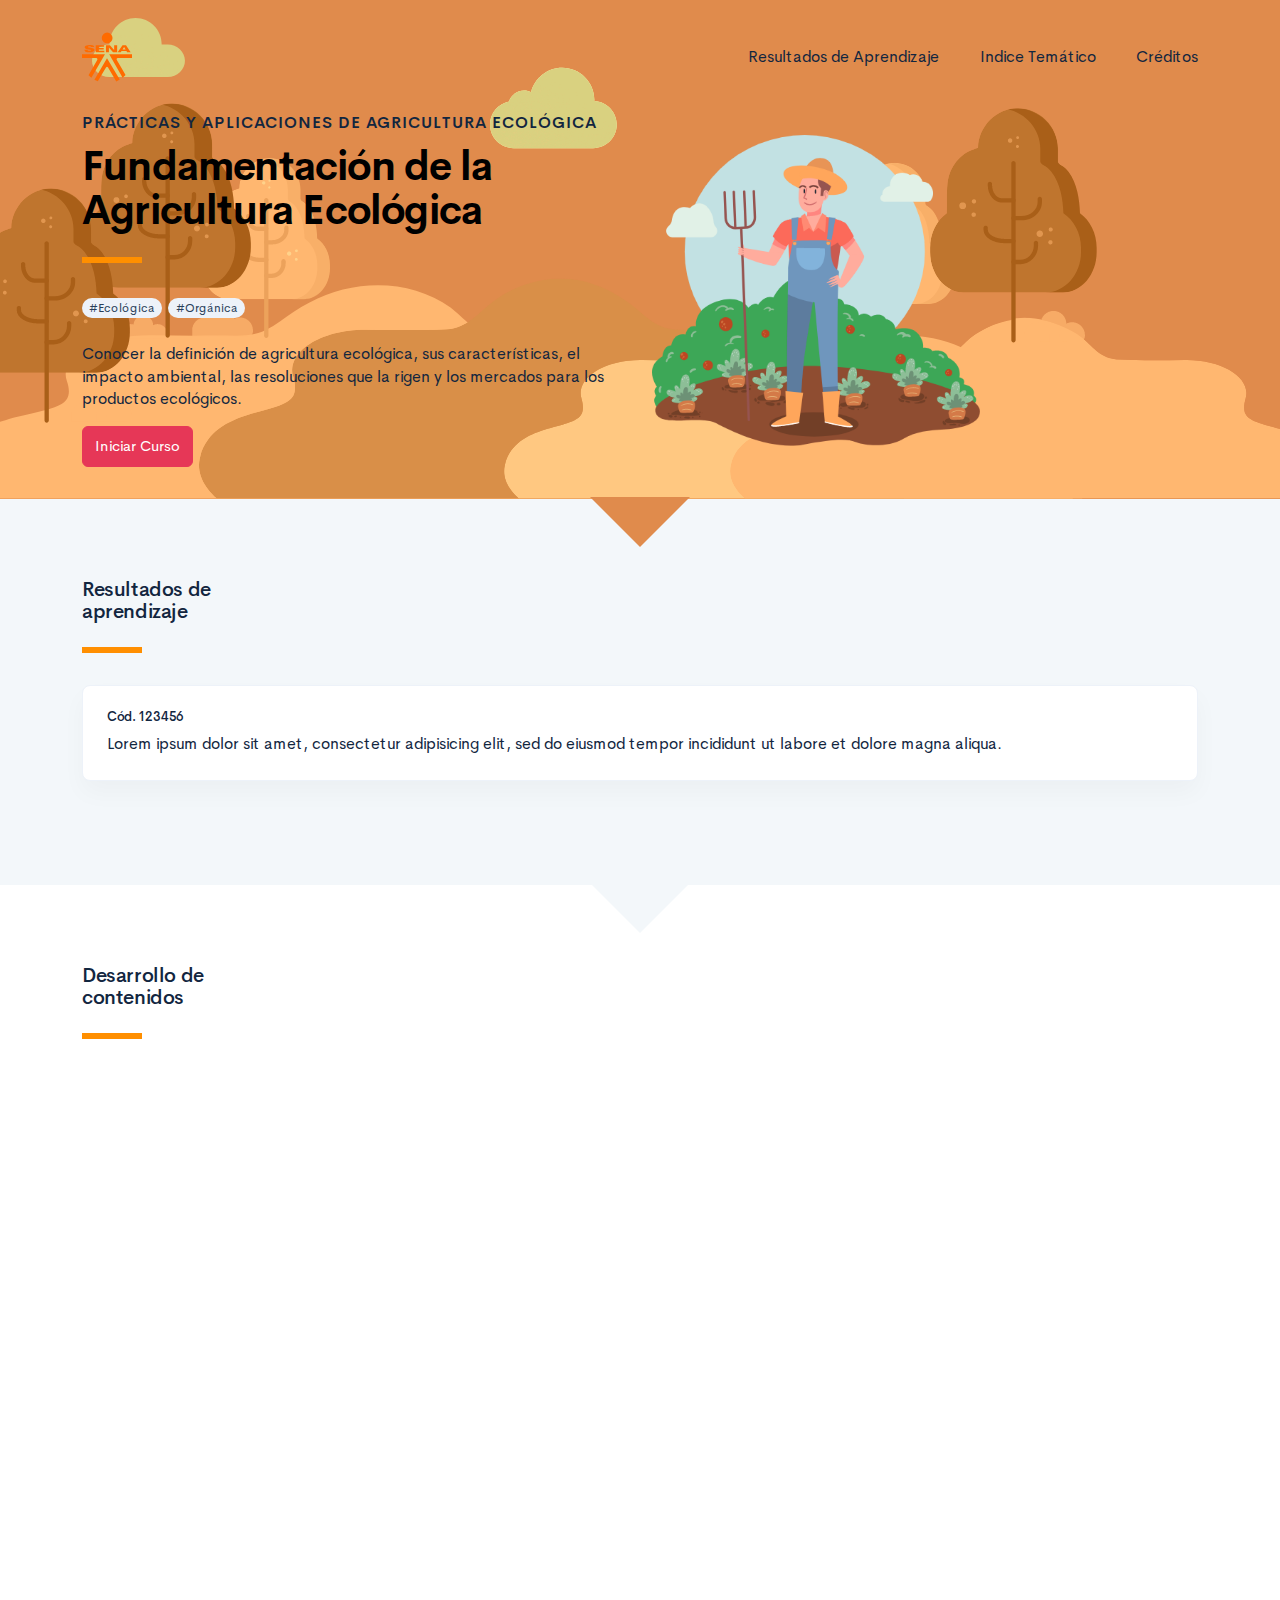
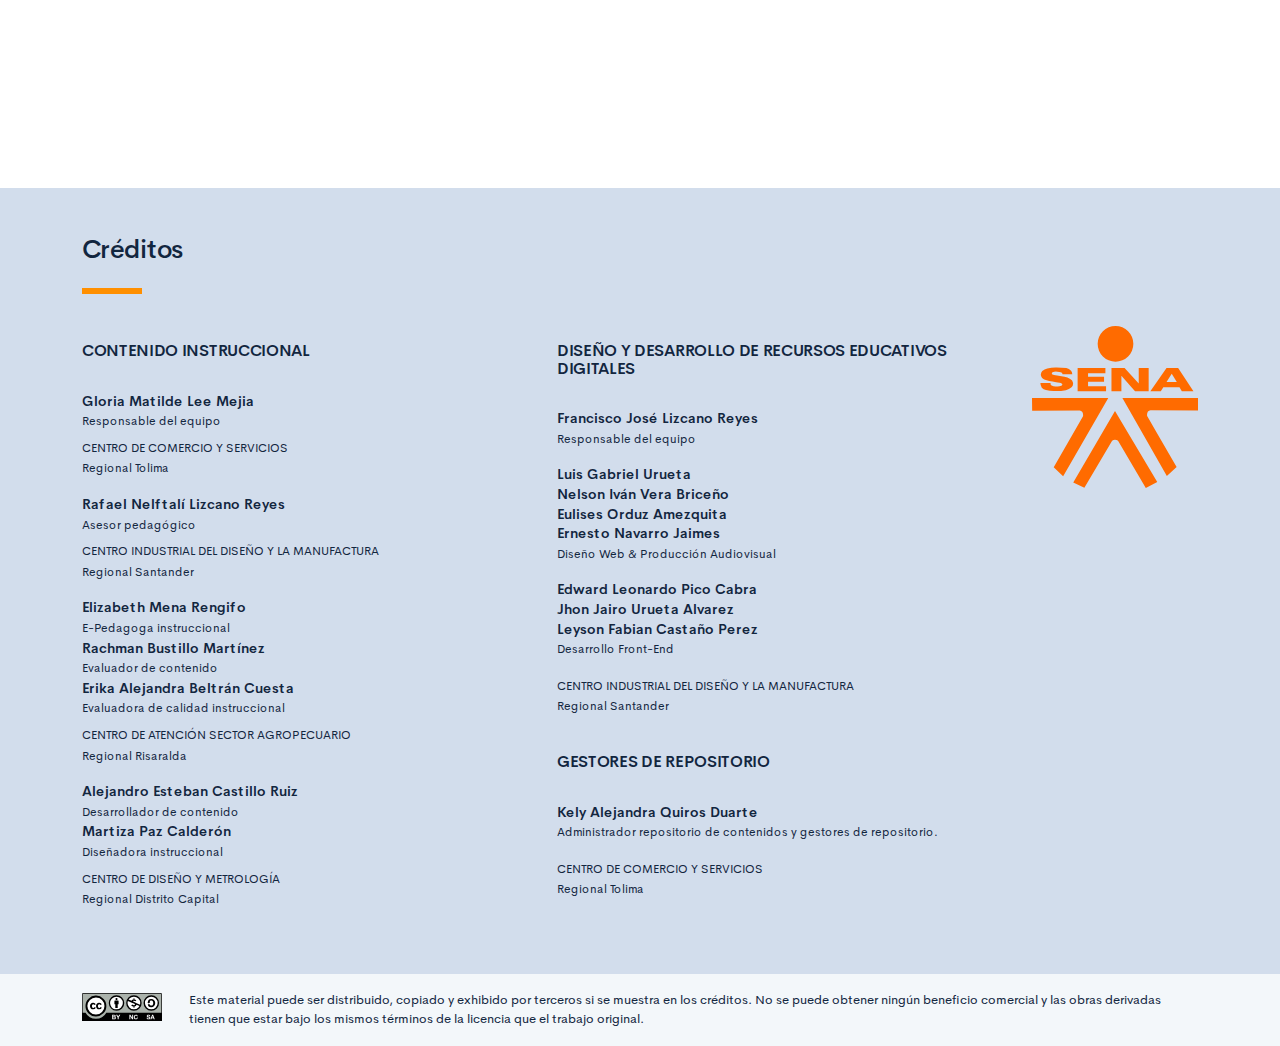
==== commit 335c0ce3: "Integración de recursos y Carga de contenidos" ====
--- a/public/index.html
+++ b/public/index.html
@@ -33,7 +33,7 @@
                             <h3 class="curso-subtitulo">PRÁCTICAS Y APLICACIONES DE AGRICULTURA ECOLÓGICA</h3>
                             <h1 class="curso-titulo">Fundamentación de la Agricultura Ecológica</h1>
                             <div class="brand-line-primary"></div>
-                            <div class="keywords"><span class="badge badge-pill badge-light mr-2">#Ecológica</span><span class="badge badge-pill badge-light mr-2">#orgánica</span></div><br>
+                            <div class="keywords"><span class="badge badge-pill badge-light mr-2">#Ecológica</span><span class="badge badge-pill badge-light mr-2">#Orgánica</span></div><br>
                             <p class="curso-descripcion">Conocer la definición de agricultura ecológica, sus características, el impacto ambiental, las resoluciones que la rigen y los mercados para los productos ecológicos.</p><a class="curso-btn-iniciar btn btn-danger" href="main.html"><span>Iniciar Curso</span></a>
                         </div>
                         <div class="col-12 col-lg-6">
--- a/public/assets/css/main.css
+++ b/public/assets/css/main.css
@@ -3,6 +3,6 @@
  * Copyright 2011-2019 The Bootstrap Authors
  * Copyright 2011-2019 Twitter, Inc.
  * Licensed under MIT (https://github.com/twbs/bootstrap/blob/master/LICENSE)
- */:root{--blue: #2C7BE5;--indigo: #727cf5;--purple: #6b5eae;--pink: #ff679b;--red: #E63757;--orange: #fd7e14;--yellow: #F6C343;--green: #00D97E;--teal: #02a8b5;--cyan: #39afd1;--white: #fff;--gray: #95AAC9;--gray-dark: #3B506C;--primary: #12263F;--secondary: #6E84A3;--success: #00A99A;--info: #39afd1;--warning: #ff8f00;--danger: #E63757;--light: #EDF2F9;--dark: #000;--white: #fff;--breakpoint-xs: 0;--breakpoint-sm: 576px;--breakpoint-md: 768px;--breakpoint-lg: 992px;--breakpoint-xl: 1200px;--font-family-sans-serif: "Cerebri Sans", sans-serif;--font-family-monospace: "Courier New", monospace}*,*::before,*::after{box-sizing:border-box}html{font-family:sans-serif;line-height:1.15;-webkit-text-size-adjust:100%;-webkit-tap-highlight-color:rgba(0,0,0,0)}article,aside,figcaption,figure,footer,header,hgroup,main,nav,section{display:block}body{margin:0;font-family:"Cerebri Sans",sans-serif;font-size:.9375rem;font-weight:400;line-height:1.5;color:#12263F;text-align:left;background-color:#F3F7FA}[tabindex="-1"]:focus:not(:focus-visible){outline:0 !important}hr{box-sizing:content-box;height:0;overflow:visible}h1,h2,h3,h4,h5,h6{margin-top:0;margin-bottom:1.125rem}p{margin-top:0;margin-bottom:1rem}abbr[title],abbr[data-original-title]{text-decoration:underline;text-decoration:underline dotted;cursor:help;border-bottom:0;text-decoration-skip-ink:none}address{margin-bottom:1rem;font-style:normal;line-height:inherit}ol,ul,dl{margin-top:0;margin-bottom:1rem}ol ol,ul ul,ol ul,ul ol{margin-bottom:0}dt{font-weight:600}dd{margin-bottom:.5rem;margin-left:0}blockquote{margin:0 0 1rem}b,strong{font-weight:bolder}small{font-size:80%}sub,sup{position:relative;font-size:75%;line-height:0;vertical-align:baseline}sub{bottom:-.25em}sup{top:-.5em}a{color:#2C7BE5;text-decoration:none;background-color:transparent}a:hover{color:#104082;text-decoration:none}a:not([href]){color:inherit;text-decoration:none}a:not([href]):hover{color:inherit;text-decoration:none}pre,code,kbd,samp{font-family:"Courier New",monospace;font-size:1em}pre{margin-top:0;margin-bottom:1rem;overflow:auto}figure{margin:0 0 1rem}img{vertical-align:middle;border-style:none}svg{overflow:hidden;vertical-align:middle}table{border-collapse:collapse}caption{padding-top:1rem;padding-bottom:1rem;color:#95AAC9;text-align:left;caption-side:bottom}th{text-align:inherit}label{display:inline-block;margin-bottom:.5rem}button{border-radius:0}button:focus{outline:1px dotted;outline:5px auto -webkit-focus-ring-color}input,button,select,optgroup,textarea{margin:0;font-family:inherit;font-size:inherit;line-height:inherit}button,input{overflow:visible}button,select{text-transform:none}select{word-wrap:normal}button,[type="button"],[type="reset"],[type="submit"]{-webkit-appearance:button}button:not(:disabled),[type="button"]:not(:disabled),[type="reset"]:not(:disabled),[type="submit"]:not(:disabled){cursor:pointer}button::-moz-focus-inner,[type="button"]::-moz-focus-inner,[type="reset"]::-moz-focus-inner,[type="submit"]::-moz-focus-inner{padding:0;border-style:none}input[type="radio"],input[type="checkbox"]{box-sizing:border-box;padding:0}input[type="date"],input[type="time"],input[type="datetime-local"],input[type="month"]{-webkit-appearance:listbox}textarea{overflow:auto;resize:vertical}fieldset{min-width:0;padding:0;margin:0;border:0}legend{display:block;width:100%;max-width:100%;padding:0;margin-bottom:.5rem;font-size:1.5rem;line-height:inherit;color:inherit;white-space:normal}progress{vertical-align:baseline}[type="number"]::-webkit-inner-spin-button,[type="number"]::-webkit-outer-spin-button{height:auto}[type="search"]{outline-offset:-2px;-webkit-appearance:none}[type="search"]::-webkit-search-decoration{-webkit-appearance:none}::-webkit-file-upload-button{font:inherit;-webkit-appearance:button}output{display:inline-block}summary{display:list-item;cursor:pointer}template{display:none}[hidden]{display:none !important}h1,h2,h3,h4,h5,h6,.h1,.h2,.h3,.h4,.h5,.h6{margin-bottom:1.125rem;font-weight:500;line-height:1.1}h1,.h1{font-size:1.625rem}h2,.h2{font-size:1.25rem}h3,.h3{font-size:1.0625rem}h4,.h4{font-size:.9375rem}h5,.h5{font-size:.8125rem}h6,.h6{font-size:.625rem}.lead{font-size:1.17188rem;font-weight:300}.display-1{font-size:4rem;font-weight:600;line-height:1.1}.display-2{font-size:3.25rem;font-weight:600;line-height:1.1}.display-3{font-size:2.625rem;font-weight:600;line-height:1.1}.display-4{font-size:2rem;font-weight:600;line-height:1.1}hr{margin-top:1rem;margin-bottom:1rem;border:0;border-top:1px solid #E3EBF6}small,.small{font-size:.8125rem;font-weight:400}mark,.mark{padding:.2em;background-color:#fcf8e3}.list-unstyled{padding-left:0;list-style:none}.list-inline{padding-left:0;list-style:none}.list-inline-item{display:inline-block}.list-inline-item:not(:last-child){margin-right:6px}.initialism{font-size:90%;text-transform:uppercase}.blockquote{margin-bottom:1.5rem;font-size:1.17188rem}.blockquote-footer{display:block;font-size:.8125rem;color:#95AAC9}.blockquote-footer::before{content:"\2014\00A0"}.img-fluid{max-width:100%;height:auto}.img-thumbnail{padding:.25rem;background-color:#F3F7FA;border:1px solid #E3EBF6;border-radius:.375rem;max-width:100%;height:auto}.figure{display:inline-block}.figure-img{margin-bottom:.75rem;line-height:1}.figure-caption{font-size:.8125rem;color:#95AAC9}code{font-size:87.5%;color:#2C7BE5;word-wrap:break-word}a>code{color:inherit}kbd{padding:.2rem .4rem;font-size:87.5%;color:#fff;background-color:#283E59;border-radius:.25rem}kbd kbd{padding:0;font-size:100%;font-weight:600}pre{display:block;font-size:87.5%;color:#283E59}pre code{font-size:inherit;color:inherit;word-break:normal}.pre-scrollable{max-height:340px;overflow-y:scroll}.container{width:100%;padding-right:12px;padding-left:12px;margin-right:auto;margin-left:auto}@media (min-width: 576px){.container{max-width:540px}}@media (min-width: 768px){.container{max-width:720px}}@media (min-width: 992px){.container{max-width:960px}}@media (min-width: 1200px){.container{max-width:1140px}}.container-fluid,.container-sm,.container-md,.container-lg,.container-xl{width:100%;padding-right:12px;padding-left:12px;margin-right:auto;margin-left:auto}@media (min-width: 576px){.container,.container-sm{max-width:540px}}@media (min-width: 768px){.container,.container-sm,.container-md{max-width:720px}}@media (min-width: 992px){.container,.container-sm,.container-md,.container-lg{max-width:960px}}@media (min-width: 1200px){.container,.container-sm,.container-md,.container-lg,.container-xl{max-width:1140px}}.row{display:flex;flex-wrap:wrap;margin-right:-12px;margin-left:-12px}.no-gutters{margin-right:0;margin-left:0}.no-gutters>.col,.no-gutters>[class*="col-"]{padding-right:0;padding-left:0}.col-1,.col-2,.col-3,.col-4,.col-5,.col-6,.col-7,.col-8,.col-9,.col-10,.col-11,.col-12,.col,.col-auto,.col-sm-1,.col-sm-2,.col-sm-3,.col-sm-4,.col-sm-5,.col-sm-6,.col-sm-7,.col-sm-8,.col-sm-9,.col-sm-10,.col-sm-11,.col-sm-12,.col-sm,.col-sm-auto,.col-md-1,.col-md-2,.col-md-3,.col-md-4,.col-md-5,.col-md-6,.col-md-7,.col-md-8,.col-md-9,.col-md-10,.col-md-11,.col-md-12,.col-md,.col-md-auto,.col-lg-1,.col-lg-2,.col-lg-3,.col-lg-4,.col-lg-5,.col-lg-6,.col-lg-7,.col-lg-8,.col-lg-9,.col-lg-10,.col-lg-11,.col-lg-12,.col-lg,.col-lg-auto,.col-xl-1,.col-xl-2,.col-xl-3,.col-xl-4,.col-xl-5,.col-xl-6,.col-xl-7,.col-xl-8,.col-xl-9,.col-xl-10,.col-xl-11,.col-xl-12,.col-xl,.col-xl-auto{position:relative;width:100%;padding-right:12px;padding-left:12px}.col{flex-basis:0;flex-grow:1;max-width:100%}.row-cols-1>*{flex:0 0 100%;max-width:100%}.row-cols-2>*{flex:0 0 50%;max-width:50%}.row-cols-3>*{flex:0 0 33.33333%;max-width:33.33333%}.row-cols-4>*{flex:0 0 25%;max-width:25%}.row-cols-5>*{flex:0 0 20%;max-width:20%}.row-cols-6>*{flex:0 0 16.66667%;max-width:16.66667%}.col-auto{flex:0 0 auto;width:auto;max-width:100%}.col-1{flex:0 0 8.33333%;max-width:8.33333%}.col-2{flex:0 0 16.66667%;max-width:16.66667%}.col-3{flex:0 0 25%;max-width:25%}.col-4{flex:0 0 33.33333%;max-width:33.33333%}.col-5{flex:0 0 41.66667%;max-width:41.66667%}.col-6{flex:0 0 50%;max-width:50%}.col-7{flex:0 0 58.33333%;max-width:58.33333%}.col-8{flex:0 0 66.66667%;max-width:66.66667%}.col-9{flex:0 0 75%;max-width:75%}.col-10{flex:0 0 83.33333%;max-width:83.33333%}.col-11{flex:0 0 91.66667%;max-width:91.66667%}.col-12{flex:0 0 100%;max-width:100%}.order-first{order:-1}.order-last{order:13}.order-0{order:0}.order-1{order:1}.order-2{order:2}.order-3{order:3}.order-4{order:4}.order-5{order:5}.order-6{order:6}.order-7{order:7}.order-8{order:8}.order-9{order:9}.order-10{order:10}.order-11{order:11}.order-12{order:12}.offset-1{margin-left:8.33333%}.offset-2{margin-left:16.66667%}.offset-3{margin-left:25%}.offset-4{margin-left:33.33333%}.offset-5{margin-left:41.66667%}.offset-6{margin-left:50%}.offset-7{margin-left:58.33333%}.offset-8{margin-left:66.66667%}.offset-9{margin-left:75%}.offset-10{margin-left:83.33333%}.offset-11{margin-left:91.66667%}@media (min-width: 576px){.col-sm{flex-basis:0;flex-grow:1;max-width:100%}.row-cols-sm-1>*{flex:0 0 100%;max-width:100%}.row-cols-sm-2>*{flex:0 0 50%;max-width:50%}.row-cols-sm-3>*{flex:0 0 33.33333%;max-width:33.33333%}.row-cols-sm-4>*{flex:0 0 25%;max-width:25%}.row-cols-sm-5>*{flex:0 0 20%;max-width:20%}.row-cols-sm-6>*{flex:0 0 16.66667%;max-width:16.66667%}.col-sm-auto{flex:0 0 auto;width:auto;max-width:100%}.col-sm-1{flex:0 0 8.33333%;max-width:8.33333%}.col-sm-2{flex:0 0 16.66667%;max-width:16.66667%}.col-sm-3{flex:0 0 25%;max-width:25%}.col-sm-4{flex:0 0 33.33333%;max-width:33.33333%}.col-sm-5{flex:0 0 41.66667%;max-width:41.66667%}.col-sm-6{flex:0 0 50%;max-width:50%}.col-sm-7{flex:0 0 58.33333%;max-width:58.33333%}.col-sm-8{flex:0 0 66.66667%;max-width:66.66667%}.col-sm-9{flex:0 0 75%;max-width:75%}.col-sm-10{flex:0 0 83.33333%;max-width:83.33333%}.col-sm-11{flex:0 0 91.66667%;max-width:91.66667%}.col-sm-12{flex:0 0 100%;max-width:100%}.order-sm-first{order:-1}.order-sm-last{order:13}.order-sm-0{order:0}.order-sm-1{order:1}.order-sm-2{order:2}.order-sm-3{order:3}.order-sm-4{order:4}.order-sm-5{order:5}.order-sm-6{order:6}.order-sm-7{order:7}.order-sm-8{order:8}.order-sm-9{order:9}.order-sm-10{order:10}.order-sm-11{order:11}.order-sm-12{order:12}.offset-sm-0{margin-left:0}.offset-sm-1{margin-left:8.33333%}.offset-sm-2{margin-left:16.66667%}.offset-sm-3{margin-left:25%}.offset-sm-4{margin-left:33.33333%}.offset-sm-5{margin-left:41.66667%}.offset-sm-6{margin-left:50%}.offset-sm-7{margin-left:58.33333%}.offset-sm-8{margin-left:66.66667%}.offset-sm-9{margin-left:75%}.offset-sm-10{margin-left:83.33333%}.offset-sm-11{margin-left:91.66667%}}@media (min-width: 768px){.col-md{flex-basis:0;flex-grow:1;max-width:100%}.row-cols-md-1>*{flex:0 0 100%;max-width:100%}.row-cols-md-2>*{flex:0 0 50%;max-width:50%}.row-cols-md-3>*{flex:0 0 33.33333%;max-width:33.33333%}.row-cols-md-4>*{flex:0 0 25%;max-width:25%}.row-cols-md-5>*{flex:0 0 20%;max-width:20%}.row-cols-md-6>*{flex:0 0 16.66667%;max-width:16.66667%}.col-md-auto{flex:0 0 auto;width:auto;max-width:100%}.col-md-1{flex:0 0 8.33333%;max-width:8.33333%}.col-md-2{flex:0 0 16.66667%;max-width:16.66667%}.col-md-3{flex:0 0 25%;max-width:25%}.col-md-4{flex:0 0 33.33333%;max-width:33.33333%}.col-md-5{flex:0 0 41.66667%;max-width:41.66667%}.col-md-6{flex:0 0 50%;max-width:50%}.col-md-7{flex:0 0 58.33333%;max-width:58.33333%}.col-md-8{flex:0 0 66.66667%;max-width:66.66667%}.col-md-9{flex:0 0 75%;max-width:75%}.col-md-10{flex:0 0 83.33333%;max-width:83.33333%}.col-md-11{flex:0 0 91.66667%;max-width:91.66667%}.col-md-12{flex:0 0 100%;max-width:100%}.order-md-first{order:-1}.order-md-last{order:13}.order-md-0{order:0}.order-md-1{order:1}.order-md-2{order:2}.order-md-3{order:3}.order-md-4{order:4}.order-md-5{order:5}.order-md-6{order:6}.order-md-7{order:7}.order-md-8{order:8}.order-md-9{order:9}.order-md-10{order:10}.order-md-11{order:11}.order-md-12{order:12}.offset-md-0{margin-left:0}.offset-md-1{margin-left:8.33333%}.offset-md-2{margin-left:16.66667%}.offset-md-3{margin-left:25%}.offset-md-4{margin-left:33.33333%}.offset-md-5{margin-left:41.66667%}.offset-md-6{margin-left:50%}.offset-md-7{margin-left:58.33333%}.offset-md-8{margin-left:66.66667%}.offset-md-9{margin-left:75%}.offset-md-10{margin-left:83.33333%}.offset-md-11{margin-left:91.66667%}}@media (min-width: 992px){.col-lg{flex-basis:0;flex-grow:1;max-width:100%}.row-cols-lg-1>*{flex:0 0 100%;max-width:100%}.row-cols-lg-2>*{flex:0 0 50%;max-width:50%}.row-cols-lg-3>*{flex:0 0 33.33333%;max-width:33.33333%}.row-cols-lg-4>*{flex:0 0 25%;max-width:25%}.row-cols-lg-5>*{flex:0 0 20%;max-width:20%}.row-cols-lg-6>*{flex:0 0 16.66667%;max-width:16.66667%}.col-lg-auto{flex:0 0 auto;width:auto;max-width:100%}.col-lg-1{flex:0 0 8.33333%;max-width:8.33333%}.col-lg-2{flex:0 0 16.66667%;max-width:16.66667%}.col-lg-3{flex:0 0 25%;max-width:25%}.col-lg-4{flex:0 0 33.33333%;max-width:33.33333%}.col-lg-5{flex:0 0 41.66667%;max-width:41.66667%}.col-lg-6{flex:0 0 50%;max-width:50%}.col-lg-7{flex:0 0 58.33333%;max-width:58.33333%}.col-lg-8{flex:0 0 66.66667%;max-width:66.66667%}.col-lg-9{flex:0 0 75%;max-width:75%}.col-lg-10{flex:0 0 83.33333%;max-width:83.33333%}.col-lg-11{flex:0 0 91.66667%;max-width:91.66667%}.col-lg-12{flex:0 0 100%;max-width:100%}.order-lg-first{order:-1}.order-lg-last{order:13}.order-lg-0{order:0}.order-lg-1{order:1}.order-lg-2{order:2}.order-lg-3{order:3}.order-lg-4{order:4}.order-lg-5{order:5}.order-lg-6{order:6}.order-lg-7{order:7}.order-lg-8{order:8}.order-lg-9{order:9}.order-lg-10{order:10}.order-lg-11{order:11}.order-lg-12{order:12}.offset-lg-0{margin-left:0}.offset-lg-1{margin-left:8.33333%}.offset-lg-2{margin-left:16.66667%}.offset-lg-3{margin-left:25%}.offset-lg-4{margin-left:33.33333%}.offset-lg-5{margin-left:41.66667%}.offset-lg-6{margin-left:50%}.offset-lg-7{margin-left:58.33333%}.offset-lg-8{margin-left:66.66667%}.offset-lg-9{margin-left:75%}.offset-lg-10{margin-left:83.33333%}.offset-lg-11{margin-left:91.66667%}}@media (min-width: 1200px){.col-xl{flex-basis:0;flex-grow:1;max-width:100%}.row-cols-xl-1>*{flex:0 0 100%;max-width:100%}.row-cols-xl-2>*{flex:0 0 50%;max-width:50%}.row-cols-xl-3>*{flex:0 0 33.33333%;max-width:33.33333%}.row-cols-xl-4>*{flex:0 0 25%;max-width:25%}.row-cols-xl-5>*{flex:0 0 20%;max-width:20%}.row-cols-xl-6>*{flex:0 0 16.66667%;max-width:16.66667%}.col-xl-auto{flex:0 0 auto;width:auto;max-width:100%}.col-xl-1{flex:0 0 8.33333%;max-width:8.33333%}.col-xl-2{flex:0 0 16.66667%;max-width:16.66667%}.col-xl-3{flex:0 0 25%;max-width:25%}.col-xl-4{flex:0 0 33.33333%;max-width:33.33333%}.col-xl-5{flex:0 0 41.66667%;max-width:41.66667%}.col-xl-6{flex:0 0 50%;max-width:50%}.col-xl-7{flex:0 0 58.33333%;max-width:58.33333%}.col-xl-8{flex:0 0 66.66667%;max-width:66.66667%}.col-xl-9{flex:0 0 75%;max-width:75%}.col-xl-10{flex:0 0 83.33333%;max-width:83.33333%}.col-xl-11{flex:0 0 91.66667%;max-width:91.66667%}.col-xl-12{flex:0 0 100%;max-width:100%}.order-xl-first{order:-1}.order-xl-last{order:13}.order-xl-0{order:0}.order-xl-1{order:1}.order-xl-2{order:2}.order-xl-3{order:3}.order-xl-4{order:4}.order-xl-5{order:5}.order-xl-6{order:6}.order-xl-7{order:7}.order-xl-8{order:8}.order-xl-9{order:9}.order-xl-10{order:10}.order-xl-11{order:11}.order-xl-12{order:12}.offset-xl-0{margin-left:0}.offset-xl-1{margin-left:8.33333%}.offset-xl-2{margin-left:16.66667%}.offset-xl-3{margin-left:25%}.offset-xl-4{margin-left:33.33333%}.offset-xl-5{margin-left:41.66667%}.offset-xl-6{margin-left:50%}.offset-xl-7{margin-left:58.33333%}.offset-xl-8{margin-left:66.66667%}.offset-xl-9{margin-left:75%}.offset-xl-10{margin-left:83.33333%}.offset-xl-11{margin-left:91.66667%}}.table{width:100%;margin-bottom:1.5rem;color:#12263F}.table th,.table td{padding:1rem;vertical-align:top;border-top:1px solid #EDF2F9}.table thead th{vertical-align:bottom;border-bottom:2px solid #EDF2F9}.table tbody+tbody{border-top:2px solid #EDF2F9}.table-sm th,.table-sm td{padding:1rem}.table-bordered{border:1px solid #EDF2F9}.table-bordered th,.table-bordered td{border:1px solid #EDF2F9}.table-bordered thead th,.table-bordered thead td{border-bottom-width:2px}.table-borderless th,.table-borderless td,.table-borderless thead th,.table-borderless tbody+tbody{border:0}.table-striped tbody tr:nth-of-type(even){background-color:#F9FBFD}.table-hover tbody tr:hover{color:#12263F;background-color:#F9FBFD}.table-primary,.table-primary>th,.table-primary>td{background-color:#bdc2c9}.table-primary th,.table-primary td,.table-primary thead th,.table-primary tbody+tbody{border-color:#848e9b}.table-hover .table-primary:hover{background-color:#afb5be}.table-hover .table-primary:hover>td,.table-hover .table-primary:hover>th{background-color:#afb5be}.table-secondary,.table-secondary>th,.table-secondary>td{background-color:#d6dde5}.table-secondary th,.table-secondary td,.table-secondary thead th,.table-secondary tbody+tbody{border-color:#b4bfcf}.table-hover .table-secondary:hover{background-color:#c6d0db}.table-hover .table-secondary:hover>td,.table-hover .table-secondary:hover>th{background-color:#c6d0db}.table-success,.table-success>th,.table-success>td{background-color:#b8e7e3}.table-success th,.table-success td,.table-success thead th,.table-success tbody+tbody{border-color:#7ad2ca}.table-hover .table-success:hover{background-color:#a5e1db}.table-hover .table-success:hover>td,.table-hover .table-success:hover>th{background-color:#a5e1db}.table-info,.table-info>th,.table-info>td{background-color:#c8e9f2}.table-info th,.table-info td,.table-info thead th,.table-info tbody+tbody{border-color:#98d5e7}.table-hover .table-info:hover{background-color:#b3e1ed}.table-hover .table-info:hover>td,.table-hover .table-info:hover>th{background-color:#b3e1ed}.table-warning,.table-warning>th,.table-warning>td{background-color:#ffe0b8}.table-warning th,.table-warning td,.table-warning thead th,.table-warning tbody+tbody{border-color:#ffc57a}.table-hover .table-warning:hover{background-color:#ffd59f}.table-hover .table-warning:hover>td,.table-hover .table-warning:hover>th{background-color:#ffd59f}.table-danger,.table-danger>th,.table-danger>td{background-color:#f8c7d0}.table-danger th,.table-danger td,.table-danger thead th,.table-danger tbody+tbody{border-color:#f297a8}.table-hover .table-danger:hover{background-color:#f5b0bd}.table-hover .table-danger:hover>td,.table-hover .table-danger:hover>th{background-color:#f5b0bd}.table-light,.table-light>th,.table-light>td{background-color:#fafbfd}.table-light th,.table-light td,.table-light thead th,.table-light tbody+tbody{border-color:#f6f8fc}.table-hover .table-light:hover{background-color:#e8ecf6}.table-hover .table-light:hover>td,.table-hover .table-light:hover>th{background-color:#e8ecf6}.table-dark,.table-dark>th,.table-dark>td{background-color:#b8b8b8}.table-dark th,.table-dark td,.table-dark thead th,.table-dark tbody+tbody{border-color:#7a7a7a}.table-hover .table-dark:hover{background-color:#ababab}.table-hover .table-dark:hover>td,.table-hover .table-dark:hover>th{background-color:#ababab}.table-white,.table-white>th,.table-white>td{background-color:#fff}.table-white th,.table-white td,.table-white thead th,.table-white tbody+tbody{border-color:#fff}.table-hover .table-white:hover{background-color:#f2f2f2}.table-hover .table-white:hover>td,.table-hover .table-white:hover>th{background-color:#f2f2f2}.table-active,.table-active>th,.table-active>td{background-color:#F9FBFD}.table-hover .table-active:hover{background-color:#e6eef7}.table-hover .table-active:hover>td,.table-hover .table-active:hover>th{background-color:#e6eef7}.table .thead-dark th{color:#fff;background-color:#3B506C;border-color:#496285}.table .thead-light th{color:#95AAC9;background-color:#F9FBFD;border-color:#EDF2F9}.table-dark{color:#fff;background-color:#3B506C}.table-dark th,.table-dark td,.table-dark thead th{border-color:#496285}.table-dark.table-bordered{border:0}.table-dark.table-striped tbody tr:nth-of-type(even){background-color:rgba(255,255,255,0.05)}.table-dark.table-hover tbody tr:hover{color:#fff;background-color:rgba(255,255,255,0.075)}@media (max-width: 575.98px){.table-responsive-sm{display:block;width:100%;overflow-x:auto;-webkit-overflow-scrolling:touch}.table-responsive-sm>.table-bordered{border:0}}@media (max-width: 767.98px){.table-responsive-md{display:block;width:100%;overflow-x:auto;-webkit-overflow-scrolling:touch}.table-responsive-md>.table-bordered{border:0}}@media (max-width: 991.98px){.table-responsive-lg{display:block;width:100%;overflow-x:auto;-webkit-overflow-scrolling:touch}.table-responsive-lg>.table-bordered{border:0}}@media (max-width: 1199.98px){.table-responsive-xl{display:block;width:100%;overflow-x:auto;-webkit-overflow-scrolling:touch}.table-responsive-xl>.table-bordered{border:0}}.table-responsive{display:block;width:100%;overflow-x:auto;-webkit-overflow-scrolling:touch}.table-responsive>.table-bordered{border:0}.form-control{display:block;width:100%;height:calc(1.5em + 1rem + 2px);padding:.5rem .75rem;font-size:.9375rem;font-weight:400;line-height:1.5;color:#12263F;background-color:#fff;background-clip:padding-box;border:1px solid #D2DDEC;border-radius:.375rem;transition:border-color 0.15s ease-in-out,box-shadow 0.15s ease-in-out}@media (prefers-reduced-motion: reduce){.form-control{transition:none}}.form-control::-ms-expand{background-color:transparent;border:0}.form-control:-moz-focusring{color:transparent;text-shadow:0 0 0 #12263F}.form-control:focus{color:#12263F;background-color:#fff;border-color:#12263F;outline:0;box-shadow:rgba(0,0,0,0)}.form-control::placeholder{color:#B1C2D9;opacity:1}.form-control:disabled,.form-control[readonly]{background-color:#fff;opacity:1}select.form-control:focus::-ms-value{color:#12263F;background-color:#fff}.form-control-file,.form-control-range{display:block;width:100%}.col-form-label{padding-top:calc(.5rem + 1px);padding-bottom:calc(.5rem + 1px);margin-bottom:0;font-size:inherit;line-height:1.5}.col-form-label-lg{padding-top:calc(.75rem + 1px);padding-bottom:calc(.75rem + 1px);font-size:.9375rem;line-height:1.5}.col-form-label-sm{padding-top:calc(.125rem + 1px);padding-bottom:calc(.125rem + 1px);font-size:.8125rem;line-height:1.75}.form-control-plaintext{display:block;width:100%;padding:.5rem 0;margin-bottom:0;font-size:.9375rem;line-height:1.5;color:#12263F;background-color:transparent;border:solid transparent;border-width:1px 0}.form-control-plaintext.form-control-sm,.form-control-plaintext.form-control-lg{padding-right:0;padding-left:0}.form-control-sm{height:calc(1.75em + .25rem + 2px);padding:.125rem .5rem;font-size:.8125rem;line-height:1.75;border-radius:.25rem}.form-control-lg{height:calc(1.5em + 1.5rem + 2px);padding:.75rem 1.25rem;font-size:.9375rem;line-height:1.5;border-radius:.5rem}select.form-control[size],select.form-control[multiple]{height:auto}textarea.form-control{height:auto}.form-group{margin-bottom:1.375rem}.form-text{display:block;margin-top:.25rem}.form-row{display:flex;flex-wrap:wrap;margin-right:-5px;margin-left:-5px}.form-row>.col,.form-row>[class*="col-"]{padding-right:5px;padding-left:5px}.form-check{position:relative;display:block;padding-left:1.25rem}.form-check-input{position:absolute;margin-top:.3rem;margin-left:-1.25rem}.form-check-input[disabled] ~ .form-check-label,.form-check-input:disabled ~ .form-check-label{color:#95AAC9}.form-check-label{margin-bottom:0}.form-check-inline{display:inline-flex;align-items:center;padding-left:0;margin-right:.75rem}.form-check-inline .form-check-input{position:static;margin-top:0;margin-right:.3125rem;margin-left:0}.valid-feedback{display:none;width:100%;margin-top:.25rem;font-size:.8125rem;color:#00A99A}.valid-tooltip{position:absolute;top:100%;z-index:5;display:none;max-width:100%;padding:.25rem .5rem;margin-top:.1rem;font-size:.8125rem;line-height:1.5;color:#fff;background-color:#00a99a;border-radius:.375rem}.was-validated :valid ~ .valid-feedback,.was-validated :valid ~ .valid-tooltip,.is-valid ~ .valid-feedback,.is-valid ~ .valid-tooltip{display:block}.was-validated .form-control:valid,.form-control.is-valid{border-color:#00A99A}.was-validated .form-control:valid:focus,.form-control.is-valid:focus{border-color:#00A99A;box-shadow:0 0 0 .15rem rgba(0,169,154,0.25)}.was-validated .custom-select:valid,.custom-select.is-valid{border-color:#00A99A}.was-validated .custom-select:valid:focus,.custom-select.is-valid:focus{border-color:#00A99A;box-shadow:0 0 0 .15rem rgba(0,169,154,0.25)}.was-validated .form-check-input:valid ~ .form-check-label,.form-check-input.is-valid ~ .form-check-label{color:#00A99A}.was-validated .form-check-input:valid ~ .valid-feedback,.was-validated .form-check-input:valid ~ .valid-tooltip,.form-check-input.is-valid ~ .valid-feedback,.form-check-input.is-valid ~ .valid-tooltip{display:block}.was-validated .custom-control-input:valid ~ .custom-control-label,.custom-control-input.is-valid ~ .custom-control-label{color:#00A99A}.was-validated .custom-control-input:valid ~ .custom-control-label::before,.custom-control-input.is-valid ~ .custom-control-label::before{border-color:#00A99A}.was-validated .custom-control-input:valid:checked ~ .custom-control-label::before,.custom-control-input.is-valid:checked ~ .custom-control-label::before{border-color:#00dcc8;background-color:#00dcc8}.was-validated .custom-control-input:valid:focus ~ .custom-control-label::before,.custom-control-input.is-valid:focus ~ .custom-control-label::before{box-shadow:0 0 0 .15rem rgba(0,169,154,0.25)}.was-validated .custom-control-input:valid:focus:not(:checked) ~ .custom-control-label::before,.custom-control-input.is-valid:focus:not(:checked) ~ .custom-control-label::before{border-color:#00A99A}.was-validated .custom-file-input:valid ~ .custom-file-label,.custom-file-input.is-valid ~ .custom-file-label{border-color:#00A99A}.was-validated .custom-file-input:valid:focus ~ .custom-file-label,.custom-file-input.is-valid:focus ~ .custom-file-label{border-color:#00A99A;box-shadow:0 0 0 .15rem rgba(0,169,154,0.25)}.invalid-feedback{display:none;width:100%;margin-top:.25rem;font-size:.8125rem;color:#E63757}.invalid-tooltip{position:absolute;top:100%;z-index:5;display:none;max-width:100%;padding:.25rem .5rem;margin-top:.1rem;font-size:.8125rem;line-height:1.5;color:#fff;background-color:#e63757;border-radius:.375rem}.was-validated :invalid ~ .invalid-feedback,.was-validated :invalid ~ .invalid-tooltip,.is-invalid ~ .invalid-feedback,.is-invalid ~ .invalid-tooltip{display:block}.was-validated .form-control:invalid,.form-control.is-invalid{border-color:#E63757}.was-validated .form-control:invalid:focus,.form-control.is-invalid:focus{border-color:#E63757;box-shadow:0 0 0 .15rem rgba(230,55,87,0.25)}.was-validated .custom-select:invalid,.custom-select.is-invalid{border-color:#E63757}.was-validated .custom-select:invalid:focus,.custom-select.is-invalid:focus{border-color:#E63757;box-shadow:0 0 0 .15rem rgba(230,55,87,0.25)}.was-validated .form-check-input:invalid ~ .form-check-label,.form-check-input.is-invalid ~ .form-check-label{color:#E63757}.was-validated .form-check-input:invalid ~ .invalid-feedback,.was-validated .form-check-input:invalid ~ .invalid-tooltip,.form-check-input.is-invalid ~ .invalid-feedback,.form-check-input.is-invalid ~ .invalid-tooltip{display:block}.was-validated .custom-control-input:invalid ~ .custom-control-label,.custom-control-input.is-invalid ~ .custom-control-label{color:#E63757}.was-validated .custom-control-input:invalid ~ .custom-control-label::before,.custom-control-input.is-invalid ~ .custom-control-label::before{border-color:#E63757}.was-validated .custom-control-input:invalid:checked ~ .custom-control-label::before,.custom-control-input.is-invalid:checked ~ .custom-control-label::before{border-color:#ec647d;background-color:#ec647d}.was-validated .custom-control-input:invalid:focus ~ .custom-control-label::before,.custom-control-input.is-invalid:focus ~ .custom-control-label::before{box-shadow:0 0 0 .15rem rgba(230,55,87,0.25)}.was-validated .custom-control-input:invalid:focus:not(:checked) ~ .custom-control-label::before,.custom-control-input.is-invalid:focus:not(:checked) ~ .custom-control-label::before{border-color:#E63757}.was-validated .custom-file-input:invalid ~ .custom-file-label,.custom-file-input.is-invalid ~ .custom-file-label{border-color:#E63757}.was-validated .custom-file-input:invalid:focus ~ .custom-file-label,.custom-file-input.is-invalid:focus ~ .custom-file-label{border-color:#E63757;box-shadow:0 0 0 .15rem rgba(230,55,87,0.25)}.form-inline{display:flex;flex-flow:row wrap;align-items:center}.form-inline .form-check{width:100%}@media (min-width: 576px){.form-inline label{display:flex;align-items:center;justify-content:center;margin-bottom:0}.form-inline .form-group{display:flex;flex:0 0 auto;flex-flow:row wrap;align-items:center;margin-bottom:0}.form-inline .form-control{display:inline-block;width:auto;vertical-align:middle}.form-inline .form-control-plaintext{display:inline-block}.form-inline .input-group,.form-inline .custom-select{width:auto}.form-inline .form-check{display:flex;align-items:center;justify-content:center;width:auto;padding-left:0}.form-inline .form-check-input{position:relative;flex-shrink:0;margin-top:0;margin-right:.25rem;margin-left:0}.form-inline .custom-control{align-items:center;justify-content:center}.form-inline .custom-control-label{margin-bottom:0}}.btn{display:inline-block;font-weight:400;color:#12263F;text-align:center;vertical-align:middle;cursor:pointer;user-select:none;background-color:transparent;border:1px solid transparent;padding:.5rem .75rem;font-size:.9375rem;line-height:1.5;border-radius:.375rem;transition:color 0.15s ease-in-out,background-color 0.15s ease-in-out,border-color 0.15s ease-in-out,box-shadow 0.15s ease-in-out}@media (prefers-reduced-motion: reduce){.btn{transition:none}}.btn:hover{color:#12263F;text-decoration:none}.btn:focus,.btn.focus{outline:0;box-shadow:0 0 0 .15rem rgba(18,38,63,0.25)}.btn.disabled,.btn:disabled{opacity:.65}a.btn.disabled,fieldset:disabled a.btn{pointer-events:none}.btn-primary{color:#fff;background-color:#12263F;border-color:#12263F}.btn-primary:hover{color:#fff;background-color:#0a1421;border-color:#070e17}.btn-primary:focus,.btn-primary.focus{color:#fff;background-color:#0a1421;border-color:#070e17;box-shadow:0 0 0 .15rem rgba(54,71,92,0.5)}.btn-primary.disabled,.btn-primary:disabled{color:#fff;background-color:#12263F;border-color:#12263F}.btn-primary:not(:disabled):not(.disabled):active,.btn-primary:not(:disabled):not(.disabled).active,.show>.btn-primary.dropdown-toggle{color:#fff;background-color:#070e17;border-color:#04080d}.btn-primary:not(:disabled):not(.disabled):active:focus,.btn-primary:not(:disabled):not(.disabled).active:focus,.show>.btn-primary.dropdown-toggle:focus{box-shadow:0 0 0 .15rem rgba(54,71,92,0.5)}.btn-secondary{color:#fff;background-color:#6E84A3;border-color:#6E84A3}.btn-secondary:hover{color:#fff;background-color:#5b7190;border-color:#566b88}.btn-secondary:focus,.btn-secondary.focus{color:#fff;background-color:#5b7190;border-color:#566b88;box-shadow:0 0 0 .15rem rgba(132,150,177,0.5)}.btn-secondary.disabled,.btn-secondary:disabled{color:#fff;background-color:#6E84A3;border-color:#6E84A3}.btn-secondary:not(:disabled):not(.disabled):active,.btn-secondary:not(:disabled):not(.disabled).active,.show>.btn-secondary.dropdown-toggle{color:#fff;background-color:#566b88;border-color:#516580}.btn-secondary:not(:disabled):not(.disabled):active:focus,.btn-secondary:not(:disabled):not(.disabled).active:focus,.show>.btn-secondary.dropdown-toggle:focus{box-shadow:0 0 0 .15rem rgba(132,150,177,0.5)}.btn-success{color:#fff;background-color:#00A99A;border-color:#00A99A}.btn-success:hover{color:#fff;background-color:#008377;border-color:#00766c}.btn-success:focus,.btn-success.focus{color:#fff;background-color:#008377;border-color:#00766c;box-shadow:0 0 0 .15rem rgba(38,182,169,0.5)}.btn-success.disabled,.btn-success:disabled{color:#fff;background-color:#00A99A;border-color:#00A99A}.btn-success:not(:disabled):not(.disabled):active,.btn-success:not(:disabled):not(.disabled).active,.show>.btn-success.dropdown-toggle{color:#fff;background-color:#00766c;border-color:#006960}.btn-success:not(:disabled):not(.disabled):active:focus,.btn-success:not(:disabled):not(.disabled).active:focus,.show>.btn-success.dropdown-toggle:focus{box-shadow:0 0 0 .15rem rgba(38,182,169,0.5)}.btn-info{color:#fff;background-color:#39afd1;border-color:#39afd1}.btn-info:hover{color:#fff;background-color:#2b99b9;border-color:#2991ae}.btn-info:focus,.btn-info.focus{color:#fff;background-color:#2b99b9;border-color:#2991ae;box-shadow:0 0 0 .15rem rgba(87,187,216,0.5)}.btn-info.disabled,.btn-info:disabled{color:#fff;background-color:#39afd1;border-color:#39afd1}.btn-info:not(:disabled):not(.disabled):active,.btn-info:not(:disabled):not(.disabled).active,.show>.btn-info.dropdown-toggle{color:#fff;background-color:#2991ae;border-color:#2688a4}.btn-info:not(:disabled):not(.disabled):active:focus,.btn-info:not(:disabled):not(.disabled).active:focus,.show>.btn-info.dropdown-toggle:focus{box-shadow:0 0 0 .15rem rgba(87,187,216,0.5)}.btn-warning{color:#283E59;background-color:#ff8f00;border-color:#ff8f00}.btn-warning:hover{color:#fff;background-color:#d97a00;border-color:#cc7200}.btn-warning:focus,.btn-warning.focus{color:#fff;background-color:#d97a00;border-color:#cc7200;box-shadow:0 0 0 .15rem rgba(223,131,13,0.5)}.btn-warning.disabled,.btn-warning:disabled{color:#283E59;background-color:#ff8f00;border-color:#ff8f00}.btn-warning:not(:disabled):not(.disabled):active,.btn-warning:not(:disabled):not(.disabled).active,.show>.btn-warning.dropdown-toggle{color:#fff;background-color:#cc7200;border-color:#bf6b00}.btn-warning:not(:disabled):not(.disabled):active:focus,.btn-warning:not(:disabled):not(.disabled).active:focus,.show>.btn-warning.dropdown-toggle:focus{box-shadow:0 0 0 .15rem rgba(223,131,13,0.5)}.btn-danger{color:#fff;background-color:#E63757;border-color:#E63757}.btn-danger:hover{color:#fff;background-color:#db1b3f;border-color:#d01a3b}.btn-danger:focus,.btn-danger.focus{color:#fff;background-color:#db1b3f;border-color:#d01a3b;box-shadow:0 0 0 .15rem rgba(234,85,112,0.5)}.btn-danger.disabled,.btn-danger:disabled{color:#fff;background-color:#E63757;border-color:#E63757}.btn-danger:not(:disabled):not(.disabled):active,.btn-danger:not(:disabled):not(.disabled).active,.show>.btn-danger.dropdown-toggle{color:#fff;background-color:#d01a3b;border-color:#c51938}.btn-danger:not(:disabled):not(.disabled):active:focus,.btn-danger:not(:disabled):not(.disabled).active:focus,.show>.btn-danger.dropdown-toggle:focus{box-shadow:0 0 0 .15rem rgba(234,85,112,0.5)}.btn-light{color:#283E59;background-color:#EDF2F9;border-color:#EDF2F9}.btn-light:hover{color:#283E59;background-color:#d0ddef;border-color:#c7d6ec}.btn-light:focus,.btn-light.focus{color:#283E59;background-color:#d0ddef;border-color:#c7d6ec;box-shadow:0 0 0 .15rem rgba(207,215,225,0.5)}.btn-light.disabled,.btn-light:disabled{color:#283E59;background-color:#EDF2F9;border-color:#EDF2F9}.btn-light:not(:disabled):not(.disabled):active,.btn-light:not(:disabled):not(.disabled).active,.show>.btn-light.dropdown-toggle{color:#283E59;background-color:#c7d6ec;border-color:#bdcfe9}.btn-light:not(:disabled):not(.disabled):active:focus,.btn-light:not(:disabled):not(.disabled).active:focus,.show>.btn-light.dropdown-toggle:focus{box-shadow:0 0 0 .15rem rgba(207,215,225,0.5)}.btn-dark{color:#fff;background-color:#000;border-color:#000}.btn-dark:hover{color:#fff;background-color:#000;border-color:#000}.btn-dark:focus,.btn-dark.focus{color:#fff;background-color:#000;border-color:#000;box-shadow:0 0 0 .15rem rgba(38,38,38,0.5)}.btn-dark.disabled,.btn-dark:disabled{color:#fff;background-color:#000;border-color:#000}.btn-dark:not(:disabled):not(.disabled):active,.btn-dark:not(:disabled):not(.disabled).active,.show>.btn-dark.dropdown-toggle{color:#fff;background-color:#000;border-color:#000}.btn-dark:not(:disabled):not(.disabled):active:focus,.btn-dark:not(:disabled):not(.disabled).active:focus,.show>.btn-dark.dropdown-toggle:focus{box-shadow:0 0 0 .15rem rgba(38,38,38,0.5)}.btn-white{color:#283E59;background-color:#fff;border-color:#fff}.btn-white:hover{color:#283E59;background-color:#ececec;border-color:#e6e6e6}.btn-white:focus,.btn-white.focus{color:#283E59;background-color:#ececec;border-color:#e6e6e6;box-shadow:0 0 0 .15rem rgba(223,226,230,0.5)}.btn-white.disabled,.btn-white:disabled{color:#283E59;background-color:#fff;border-color:#fff}.btn-white:not(:disabled):not(.disabled):active,.btn-white:not(:disabled):not(.disabled).active,.show>.btn-white.dropdown-toggle{color:#283E59;background-color:#e6e6e6;border-color:#dfdfdf}.btn-white:not(:disabled):not(.disabled):active:focus,.btn-white:not(:disabled):not(.disabled).active:focus,.show>.btn-white.dropdown-toggle:focus{box-shadow:0 0 0 .15rem rgba(223,226,230,0.5)}.btn-outline-primary{color:#12263F;border-color:#12263F}.btn-outline-primary:hover{color:#fff;background-color:#12263F;border-color:#12263F}.btn-outline-primary:focus,.btn-outline-primary.focus{box-shadow:0 0 0 .15rem rgba(18,38,63,0.5)}.btn-outline-primary.disabled,.btn-outline-primary:disabled{color:#12263F;background-color:transparent}.btn-outline-primary:not(:disabled):not(.disabled):active,.btn-outline-primary:not(:disabled):not(.disabled).active,.show>.btn-outline-primary.dropdown-toggle{color:#fff;background-color:#12263F;border-color:#12263F}.btn-outline-primary:not(:disabled):not(.disabled):active:focus,.btn-outline-primary:not(:disabled):not(.disabled).active:focus,.show>.btn-outline-primary.dropdown-toggle:focus{box-shadow:0 0 0 .15rem rgba(18,38,63,0.5)}.btn-outline-secondary{color:#6E84A3;border-color:#6E84A3}.btn-outline-secondary:hover{color:#fff;background-color:#6E84A3;border-color:#6E84A3}.btn-outline-secondary:focus,.btn-outline-secondary.focus{box-shadow:0 0 0 .15rem rgba(110,132,163,0.5)}.btn-outline-secondary.disabled,.btn-outline-secondary:disabled{color:#6E84A3;background-color:transparent}.btn-outline-secondary:not(:disabled):not(.disabled):active,.btn-outline-secondary:not(:disabled):not(.disabled).active,.show>.btn-outline-secondary.dropdown-toggle{color:#fff;background-color:#6E84A3;border-color:#6E84A3}.btn-outline-secondary:not(:disabled):not(.disabled):active:focus,.btn-outline-secondary:not(:disabled):not(.disabled).active:focus,.show>.btn-outline-secondary.dropdown-toggle:focus{box-shadow:0 0 0 .15rem rgba(110,132,163,0.5)}.btn-outline-success{color:#00A99A;border-color:#00A99A}.btn-outline-success:hover{color:#fff;background-color:#00A99A;border-color:#00A99A}.btn-outline-success:focus,.btn-outline-success.focus{box-shadow:0 0 0 .15rem rgba(0,169,154,0.5)}.btn-outline-success.disabled,.btn-outline-success:disabled{color:#00A99A;background-color:transparent}.btn-outline-success:not(:disabled):not(.disabled):active,.btn-outline-success:not(:disabled):not(.disabled).active,.show>.btn-outline-success.dropdown-toggle{color:#fff;background-color:#00A99A;border-color:#00A99A}.btn-outline-success:not(:disabled):not(.disabled):active:focus,.btn-outline-success:not(:disabled):not(.disabled).active:focus,.show>.btn-outline-success.dropdown-toggle:focus{box-shadow:0 0 0 .15rem rgba(0,169,154,0.5)}.btn-outline-info{color:#39afd1;border-color:#39afd1}.btn-outline-info:hover{color:#fff;background-color:#39afd1;border-color:#39afd1}.btn-outline-info:focus,.btn-outline-info.focus{box-shadow:0 0 0 .15rem rgba(57,175,209,0.5)}.btn-outline-info.disabled,.btn-outline-info:disabled{color:#39afd1;background-color:transparent}.btn-outline-info:not(:disabled):not(.disabled):active,.btn-outline-info:not(:disabled):not(.disabled).active,.show>.btn-outline-info.dropdown-toggle{color:#fff;background-color:#39afd1;border-color:#39afd1}.btn-outline-info:not(:disabled):not(.disabled):active:focus,.btn-outline-info:not(:disabled):not(.disabled).active:focus,.show>.btn-outline-info.dropdown-toggle:focus{box-shadow:0 0 0 .15rem rgba(57,175,209,0.5)}.btn-outline-warning{color:#ff8f00;border-color:#ff8f00}.btn-outline-warning:hover{color:#283E59;background-color:#ff8f00;border-color:#ff8f00}.btn-outline-warning:focus,.btn-outline-warning.focus{box-shadow:0 0 0 .15rem rgba(255,143,0,0.5)}.btn-outline-warning.disabled,.btn-outline-warning:disabled{color:#ff8f00;background-color:transparent}.btn-outline-warning:not(:disabled):not(.disabled):active,.btn-outline-warning:not(:disabled):not(.disabled).active,.show>.btn-outline-warning.dropdown-toggle{color:#283E59;background-color:#ff8f00;border-color:#ff8f00}.btn-outline-warning:not(:disabled):not(.disabled):active:focus,.btn-outline-warning:not(:disabled):not(.disabled).active:focus,.show>.btn-outline-warning.dropdown-toggle:focus{box-shadow:0 0 0 .15rem rgba(255,143,0,0.5)}.btn-outline-danger{color:#E63757;border-color:#E63757}.btn-outline-danger:hover{color:#fff;background-color:#E63757;border-color:#E63757}.btn-outline-danger:focus,.btn-outline-danger.focus{box-shadow:0 0 0 .15rem rgba(230,55,87,0.5)}.btn-outline-danger.disabled,.btn-outline-danger:disabled{color:#E63757;background-color:transparent}.btn-outline-danger:not(:disabled):not(.disabled):active,.btn-outline-danger:not(:disabled):not(.disabled).active,.show>.btn-outline-danger.dropdown-toggle{color:#fff;background-color:#E63757;border-color:#E63757}.btn-outline-danger:not(:disabled):not(.disabled):active:focus,.btn-outline-danger:not(:disabled):not(.disabled).active:focus,.show>.btn-outline-danger.dropdown-toggle:focus{box-shadow:0 0 0 .15rem rgba(230,55,87,0.5)}.btn-outline-light{color:#EDF2F9;border-color:#EDF2F9}.btn-outline-light:hover{color:#283E59;background-color:#EDF2F9;border-color:#EDF2F9}.btn-outline-light:focus,.btn-outline-light.focus{box-shadow:0 0 0 .15rem rgba(237,242,249,0.5)}.btn-outline-light.disabled,.btn-outline-light:disabled{color:#EDF2F9;background-color:transparent}.btn-outline-light:not(:disabled):not(.disabled):active,.btn-outline-light:not(:disabled):not(.disabled).active,.show>.btn-outline-light.dropdown-toggle{color:#283E59;background-color:#EDF2F9;border-color:#EDF2F9}.btn-outline-light:not(:disabled):not(.disabled):active:focus,.btn-outline-light:not(:disabled):not(.disabled).active:focus,.show>.btn-outline-light.dropdown-toggle:focus{box-shadow:0 0 0 .15rem rgba(237,242,249,0.5)}.btn-outline-dark{color:#000;border-color:#000}.btn-outline-dark:hover{color:#fff;background-color:#000;border-color:#000}.btn-outline-dark:focus,.btn-outline-dark.focus{box-shadow:0 0 0 .15rem rgba(0,0,0,0.5)}.btn-outline-dark.disabled,.btn-outline-dark:disabled{color:#000;background-color:transparent}.btn-outline-dark:not(:disabled):not(.disabled):active,.btn-outline-dark:not(:disabled):not(.disabled).active,.show>.btn-outline-dark.dropdown-toggle{color:#fff;background-color:#000;border-color:#000}.btn-outline-dark:not(:disabled):not(.disabled):active:focus,.btn-outline-dark:not(:disabled):not(.disabled).active:focus,.show>.btn-outline-dark.dropdown-toggle:focus{box-shadow:0 0 0 .15rem rgba(0,0,0,0.5)}.btn-outline-white{color:#fff;border-color:#fff}.btn-outline-white:hover{color:#283E59;background-color:#fff;border-color:#fff}.btn-outline-white:focus,.btn-outline-white.focus{box-shadow:0 0 0 .15rem rgba(255,255,255,0.5)}.btn-outline-white.disabled,.btn-outline-white:disabled{color:#fff;background-color:transparent}.btn-outline-white:not(:disabled):not(.disabled):active,.btn-outline-white:not(:disabled):not(.disabled).active,.show>.btn-outline-white.dropdown-toggle{color:#283E59;background-color:#fff;border-color:#fff}.btn-outline-white:not(:disabled):not(.disabled):active:focus,.btn-outline-white:not(:disabled):not(.disabled).active:focus,.show>.btn-outline-white.dropdown-toggle:focus{box-shadow:0 0 0 .15rem rgba(255,255,255,0.5)}.btn-link{font-weight:400;color:#2C7BE5;text-decoration:none}.btn-link:hover{color:#104082;text-decoration:none}.btn-link:focus,.btn-link.focus{text-decoration:none;box-shadow:none}.btn-link:disabled,.btn-link.disabled{color:#B1C2D9;pointer-events:none}.btn-lg,.btn-group-lg>.btn{padding:.75rem 1.25rem;font-size:.9375rem;line-height:1.5;border-radius:.5rem}.btn-sm,.btn-group-sm>.btn{padding:.125rem .5rem;font-size:.8125rem;line-height:1.75;border-radius:.25rem}.btn-block{display:block;width:100%}.btn-block+.btn-block{margin-top:.5rem}input[type="submit"].btn-block,input[type="reset"].btn-block,input[type="button"].btn-block{width:100%}.fade{transition:opacity 0.15s linear}@media (prefers-reduced-motion: reduce){.fade{transition:none}}.fade:not(.show){opacity:0}.collapse:not(.show){display:none}.collapsing{position:relative;height:0;overflow:hidden;transition:height 0.35s ease}@media (prefers-reduced-motion: reduce){.collapsing{transition:none}}.dropup,.dropright,.dropdown,.dropleft{position:relative}.dropdown-toggle{white-space:nowrap}.dropdown-toggle::after{display:inline-block;margin-left:.2125em;vertical-align:.2125em;content:"";border-top:.25em solid;border-right:.25em solid transparent;border-bottom:0;border-left:.25em solid transparent}.dropdown-toggle:empty::after{margin-left:0}.dropdown-menu{position:absolute;top:100%;left:0;z-index:1000;display:none;float:left;min-width:10rem;padding:.5rem 0;margin:0 0 0;font-size:.9375rem;color:#12263F;text-align:left;list-style:none;background-color:#fff;background-clip:padding-box;border:1px solid rgba(0,0,0,0.1);border-radius:.375rem}.dropdown-menu-left{right:auto;left:0}.dropdown-menu-right{right:0;left:auto}@media (min-width: 576px){.dropdown-menu-sm-left{right:auto;left:0}.dropdown-menu-sm-right{right:0;left:auto}}@media (min-width: 768px){.dropdown-menu-md-left{right:auto;left:0}.dropdown-menu-md-right{right:0;left:auto}}@media (min-width: 992px){.dropdown-menu-lg-left{right:auto;left:0}.dropdown-menu-lg-right{right:0;left:auto}}@media (min-width: 1200px){.dropdown-menu-xl-left{right:auto;left:0}.dropdown-menu-xl-right{right:0;left:auto}}.dropup .dropdown-menu{top:auto;bottom:100%;margin-top:0;margin-bottom:0}.dropup .dropdown-toggle::after{display:inline-block;margin-left:.2125em;vertical-align:.2125em;content:"";border-top:0;border-right:.25em solid transparent;border-bottom:.25em solid;border-left:.25em solid transparent}.dropup .dropdown-toggle:empty::after{margin-left:0}.dropright .dropdown-menu{top:0;right:auto;left:100%;margin-top:0;margin-left:0}.dropright .dropdown-toggle::after{display:inline-block;margin-left:.2125em;vertical-align:.2125em;content:"";border-top:.25em solid transparent;border-right:0;border-bottom:.25em solid transparent;border-left:.25em solid}.dropright .dropdown-toggle:empty::after{margin-left:0}.dropright .dropdown-toggle::after{vertical-align:0}.dropleft .dropdown-menu{top:0;right:100%;left:auto;margin-top:0;margin-right:0}.dropleft .dropdown-toggle::after{display:inline-block;margin-left:.2125em;vertical-align:.2125em;content:""}.dropleft .dropdown-toggle::after{display:none}.dropleft .dropdown-toggle::before{display:inline-block;margin-right:.2125em;vertical-align:.2125em;content:"";border-top:.25em solid transparent;border-right:.25em solid;border-bottom:.25em solid transparent}.dropleft .dropdown-toggle:empty::after{margin-left:0}.dropleft .dropdown-toggle::before{vertical-align:0}.dropdown-menu[x-placement^="top"],.dropdown-menu[x-placement^="right"],.dropdown-menu[x-placement^="bottom"],.dropdown-menu[x-placement^="left"]{right:auto;bottom:auto}.dropdown-divider{height:0;margin:.75rem 0;overflow:hidden;border-top:1px solid #EDF2F9}.dropdown-item{display:block;width:100%;padding:.375rem 1.5rem;clear:both;font-weight:400;color:#6E84A3;text-align:inherit;white-space:nowrap;background-color:transparent;border:0}.dropdown-item:hover,.dropdown-item:focus{color:#000;text-decoration:none;background-color:rgba(0,0,0,0)}.dropdown-item.active,.dropdown-item:active{color:#000;text-decoration:none;background-color:rgba(0,0,0,0)}.dropdown-item.disabled,.dropdown-item:disabled{color:#95AAC9;pointer-events:none;background-color:transparent}.dropdown-menu.show{display:block}.dropdown-header{display:block;padding:.5rem 1.5rem;margin-bottom:0;font-size:.8125rem;color:inherit;white-space:nowrap}.dropdown-item-text{display:block;padding:.375rem 1.5rem;color:#6E84A3}.btn-group,.btn-group-vertical{position:relative;display:inline-flex;vertical-align:middle}.btn-group>.btn,.btn-group-vertical>.btn{position:relative;flex:1 1 auto}.btn-group>.btn:hover,.btn-group-vertical>.btn:hover{z-index:1}.btn-group>.btn:focus,.btn-group>.btn:active,.btn-group>.btn.active,.btn-group-vertical>.btn:focus,.btn-group-vertical>.btn:active,.btn-group-vertical>.btn.active{z-index:1}.btn-toolbar{display:flex;flex-wrap:wrap;justify-content:flex-start}.btn-toolbar .input-group{width:auto}.btn-group>.btn:not(:first-child),.btn-group>.btn-group:not(:first-child){margin-left:-1px}.btn-group>.btn:not(:last-child):not(.dropdown-toggle),.btn-group>.btn-group:not(:last-child)>.btn{border-top-right-radius:0;border-bottom-right-radius:0}.btn-group>.btn:not(:first-child),.btn-group>.btn-group:not(:first-child)>.btn{border-top-left-radius:0;border-bottom-left-radius:0}.dropdown-toggle-split{padding-right:.5625rem;padding-left:.5625rem}.dropdown-toggle-split::after,.dropup .dropdown-toggle-split::after,.dropright .dropdown-toggle-split::after{margin-left:0}.dropleft .dropdown-toggle-split::before{margin-right:0}.btn-sm+.dropdown-toggle-split,.btn-group-sm>.btn+.dropdown-toggle-split{padding-right:.375rem;padding-left:.375rem}.btn-lg+.dropdown-toggle-split,.btn-group-lg>.btn+.dropdown-toggle-split{padding-right:.9375rem;padding-left:.9375rem}.btn-group-vertical{flex-direction:column;align-items:flex-start;justify-content:center}.btn-group-vertical>.btn,.btn-group-vertical>.btn-group{width:100%}.btn-group-vertical>.btn:not(:first-child),.btn-group-vertical>.btn-group:not(:first-child){margin-top:-1px}.btn-group-vertical>.btn:not(:last-child):not(.dropdown-toggle),.btn-group-vertical>.btn-group:not(:last-child)>.btn{border-bottom-right-radius:0;border-bottom-left-radius:0}.btn-group-vertical>.btn:not(:first-child),.btn-group-vertical>.btn-group:not(:first-child)>.btn{border-top-left-radius:0;border-top-right-radius:0}.btn-group-toggle>.btn,.btn-group-toggle>.btn-group>.btn{margin-bottom:0}.btn-group-toggle>.btn input[type="radio"],.btn-group-toggle>.btn input[type="checkbox"],.btn-group-toggle>.btn-group>.btn input[type="radio"],.btn-group-toggle>.btn-group>.btn input[type="checkbox"]{position:absolute;clip:rect(0, 0, 0, 0);pointer-events:none}.input-group{position:relative;display:flex;flex-wrap:wrap;align-items:stretch;width:100%}.input-group>.form-control,.input-group>.form-control-plaintext,.input-group>.custom-select,.input-group>.custom-file{position:relative;flex:1 1 0%;min-width:0;margin-bottom:0}.input-group>.form-control+.form-control,.input-group>.form-control+.custom-select,.input-group>.form-control+.custom-file,.input-group>.form-control-plaintext+.form-control,.input-group>.form-control-plaintext+.custom-select,.input-group>.form-control-plaintext+.custom-file,.input-group>.custom-select+.form-control,.input-group>.custom-select+.custom-select,.input-group>.custom-select+.custom-file,.input-group>.custom-file+.form-control,.input-group>.custom-file+.custom-select,.input-group>.custom-file+.custom-file{margin-left:-1px}.input-group>.form-control:focus,.input-group>.custom-select:focus,.input-group>.custom-file .custom-file-input:focus ~ .custom-file-label{z-index:3}.input-group>.custom-file .custom-file-input:focus{z-index:4}.input-group>.form-control:not(:last-child),.input-group>.custom-select:not(:last-child){border-top-right-radius:0;border-bottom-right-radius:0}.input-group>.form-control:not(:first-child),.input-group>.custom-select:not(:first-child){border-top-left-radius:0;border-bottom-left-radius:0}.input-group>.custom-file{display:flex;align-items:center}.input-group>.custom-file:not(:last-child) .custom-file-label,.input-group>.custom-file:not(:last-child) .custom-file-label::after{border-top-right-radius:0;border-bottom-right-radius:0}.input-group>.custom-file:not(:first-child) .custom-file-label{border-top-left-radius:0;border-bottom-left-radius:0}.input-group-prepend,.input-group-append{display:flex}.input-group-prepend .btn,.input-group-append .btn{position:relative;z-index:2}.input-group-prepend .btn:focus,.input-group-append .btn:focus{z-index:3}.input-group-prepend .btn+.btn,.input-group-prepend .btn+.input-group-text,.input-group-prepend .input-group-text+.input-group-text,.input-group-prepend .input-group-text+.btn,.input-group-append .btn+.btn,.input-group-append .btn+.input-group-text,.input-group-append .input-group-text+.input-group-text,.input-group-append .input-group-text+.btn{margin-left:-1px}.input-group-prepend{margin-right:-1px}.input-group-append{margin-left:-1px}.input-group-text{display:flex;align-items:center;padding:.5rem .75rem;margin-bottom:0;font-size:.9375rem;font-weight:400;line-height:1.5;color:#95AAC9;text-align:center;white-space:nowrap;background-color:#fff;border:1px solid #D2DDEC;border-radius:.375rem}.input-group-text input[type="radio"],.input-group-text input[type="checkbox"]{margin-top:0}.input-group-lg>.form-control:not(textarea),.input-group-lg>.custom-select{height:calc(1.5em + 1.5rem + 2px)}.input-group-lg>.form-control,.input-group-lg>.custom-select,.input-group-lg>.input-group-prepend>.input-group-text,.input-group-lg>.input-group-append>.input-group-text,.input-group-lg>.input-group-prepend>.btn,.input-group-lg>.input-group-append>.btn{padding:.75rem 1.25rem;font-size:.9375rem;line-height:1.5;border-radius:.5rem}.input-group-sm>.form-control:not(textarea),.input-group-sm>.custom-select{height:calc(1.75em + .25rem + 2px)}.input-group-sm>.form-control,.input-group-sm>.custom-select,.input-group-sm>.input-group-prepend>.input-group-text,.input-group-sm>.input-group-append>.input-group-text,.input-group-sm>.input-group-prepend>.btn,.input-group-sm>.input-group-append>.btn{padding:.125rem .5rem;font-size:.8125rem;line-height:1.75;border-radius:.25rem}.input-group-lg>.custom-select,.input-group-sm>.custom-select{padding-right:1.75rem}.input-group>.input-group-prepend>.btn,.input-group>.input-group-prepend>.input-group-text,.input-group>.input-group-append:not(:last-child)>.btn,.input-group>.input-group-append:not(:last-child)>.input-group-text,.input-group>.input-group-append:last-child>.btn:not(:last-child):not(.dropdown-toggle),.input-group>.input-group-append:last-child>.input-group-text:not(:last-child){border-top-right-radius:0;border-bottom-right-radius:0}.input-group>.input-group-append>.btn,.input-group>.input-group-append>.input-group-text,.input-group>.input-group-prepend:not(:first-child)>.btn,.input-group>.input-group-prepend:not(:first-child)>.input-group-text,.input-group>.input-group-prepend:first-child>.btn:not(:first-child),.input-group>.input-group-prepend:first-child>.input-group-text:not(:first-child){border-top-left-radius:0;border-bottom-left-radius:0}.custom-control{position:relative;display:block;min-height:1.40625rem;padding-left:1.5rem}.custom-control-inline{display:inline-flex;margin-right:1rem}.custom-control-input{position:absolute;left:0;z-index:-1;width:1rem;height:1.20313rem;opacity:0}.custom-control-input:checked ~ .custom-control-label::before{color:#fff;border-color:#12263F;background-color:#12263F}.custom-control-input:focus ~ .custom-control-label::before{box-shadow:rgba(0,0,0,0)}.custom-control-input:focus:not(:checked) ~ .custom-control-label::before{border-color:#12263F}.custom-control-input:not(:disabled):active ~ .custom-control-label::before{color:#fff;background-color:#3c7ac7;border-color:#3c7ac7}.custom-control-input[disabled] ~ .custom-control-label,.custom-control-input:disabled ~ .custom-control-label{color:#95AAC9}.custom-control-input[disabled] ~ .custom-control-label::before,.custom-control-input:disabled ~ .custom-control-label::before{background-color:#fff}.custom-control-label{position:relative;margin-bottom:0;vertical-align:top}.custom-control-label::before{position:absolute;top:.20313rem;left:-1.5rem;display:block;width:1rem;height:1rem;pointer-events:none;content:"";background-color:#E3EBF6;border:#B1C2D9 solid 0}.custom-control-label::after{position:absolute;top:.20313rem;left:-1.5rem;display:block;width:1rem;height:1rem;content:"";background:no-repeat 50% / 50% 50%}.custom-checkbox .custom-control-label::before{border-radius:.375rem}.custom-checkbox .custom-control-input:checked ~ .custom-control-label::after{background-image:url("data:image/svg+xml,%3csvg xmlns='http://www.w3.org/2000/svg' width='8' height='8' viewBox='0 0 8 8'%3e%3cpath fill='%23fff' d='M6.564.75l-3.59 3.612-1.538-1.55L0 4.26l2.974 2.99L8 2.193z'/%3e%3c/svg%3e")}.custom-checkbox .custom-control-input:indeterminate ~ .custom-control-label::before{border-color:#12263F;background-color:#12263F}.custom-checkbox .custom-control-input:indeterminate ~ .custom-control-label::after{background-image:url("data:image/svg+xml,%3csvg xmlns='http://www.w3.org/2000/svg' width='4' height='4' viewBox='0 0 4 4'%3e%3cpath stroke='%23fff' d='M0 2h4'/%3e%3c/svg%3e")}.custom-checkbox .custom-control-input:disabled:checked ~ .custom-control-label::before{background-color:rgba(18,38,63,0.5)}.custom-checkbox .custom-control-input:disabled:indeterminate ~ .custom-control-label::before{background-color:rgba(18,38,63,0.5)}.custom-radio .custom-control-label::before{border-radius:50%}.custom-radio .custom-control-input:checked ~ .custom-control-label::after{background-image:url("data:image/svg+xml,%3csvg xmlns='http://www.w3.org/2000/svg' width='12' height='12' viewBox='-4 -4 8 8'%3e%3ccircle r='3' fill='%23fff'/%3e%3c/svg%3e")}.custom-radio .custom-control-input:disabled:checked ~ .custom-control-label::before{background-color:rgba(18,38,63,0.5)}.custom-switch{padding-left:3.5rem}.custom-switch .custom-control-label::before{left:-3.5rem;width:3rem;pointer-events:all;border-radius:.5625rem}.custom-switch .custom-control-label::after{top:.20313rem;left:-3.5rem;width:1.125rem;height:1.125rem;background-color:#B1C2D9;border-radius:.5625rem;transition:transform 0.15s ease-in-out,background-color 0.15s ease-in-out,border-color 0.15s ease-in-out,box-shadow 0.15s ease-in-out}@media (prefers-reduced-motion: reduce){.custom-switch .custom-control-label::after{transition:none}}.custom-switch .custom-control-input:checked ~ .custom-control-label::after{background-color:#E3EBF6;transform:translateX(2rem)}.custom-switch .custom-control-input:disabled:checked ~ .custom-control-label::before{background-color:rgba(18,38,63,0.5)}.custom-select{display:inline-block;width:100%;height:calc(1.5em + 1rem + 2px);padding:.5rem 1.75rem .5rem .75rem;font-size:.9375rem;font-weight:400;line-height:1.5;color:#12263F;vertical-align:middle;background:#fff url("data:image/svg+xml,%3csvg xmlns='http://www.w3.org/2000/svg' width='4' height='5' viewBox='0 0 4 5'%3e%3cpath fill='%233B506C' d='M2 0L0 2h4zm0 5L0 3h4z'/%3e%3c/svg%3e") no-repeat right .75rem center/8px 10px;border:1px solid #D2DDEC;border-radius:.375rem;appearance:none}.custom-select:focus{border-color:#12263F;outline:0;box-shadow:inset 0 1px 2px rgba(0,0,0,0.075),0 0 5px rgba(18,38,63,0.5)}.custom-select:focus::-ms-value{color:#12263F;background-color:#fff}.custom-select[multiple],.custom-select[size]:not([size="1"]){height:auto;padding-right:.75rem;background-image:none}.custom-select:disabled{color:#95AAC9;background-color:#EDF2F9}.custom-select::-ms-expand{display:none}.custom-select:-moz-focusring{color:transparent;text-shadow:0 0 0 #12263F}.custom-select-sm{height:calc(1.75em + .25rem + 2px);padding-top:.125rem;padding-bottom:.125rem;padding-left:.5rem;font-size:.8125rem}.custom-select-lg{height:calc(1.5em + 1.5rem + 2px);padding-top:.75rem;padding-bottom:.75rem;padding-left:1.25rem;font-size:.9375rem}.custom-file{position:relative;display:inline-block;width:100%;height:calc(1.5em + 1rem + 2px);margin-bottom:0}.custom-file-input{position:relative;z-index:2;width:100%;height:calc(1.5em + 1rem + 2px);margin:0;opacity:0}.custom-file-input:focus ~ .custom-file-label{border-color:#12263F;box-shadow:rgba(0,0,0,0)}.custom-file-input[disabled] ~ .custom-file-label,.custom-file-input:disabled ~ .custom-file-label{background-color:#fff}.custom-file-input:lang(en) ~ .custom-file-label::after{content:"Browse"}.custom-file-input ~ .custom-file-label[data-browse]::after{content:attr(data-browse)}.custom-file-label{position:absolute;top:0;right:0;left:0;z-index:1;height:calc(1.5em + 1rem + 2px);padding:.5rem .75rem;font-weight:400;line-height:1.5;color:#12263F;background-color:#fff;border:1px solid #D2DDEC;border-radius:.375rem}.custom-file-label::after{position:absolute;top:0;right:0;bottom:0;z-index:3;display:block;height:calc(1.5em + 1rem);padding:.5rem .75rem;line-height:1.5;color:#12263F;content:"Browse";background-color:#fff;border-left:inherit;border-radius:0 .375rem .375rem 0}.custom-range{width:100%;height:1.3rem;padding:0;background-color:transparent;appearance:none}.custom-range:focus{outline:none}.custom-range:focus::-webkit-slider-thumb{box-shadow:0 0 0 1px #F3F7FA,rgba(0,0,0,0)}.custom-range:focus::-moz-range-thumb{box-shadow:0 0 0 1px #F3F7FA,rgba(0,0,0,0)}.custom-range:focus::-ms-thumb{box-shadow:0 0 0 1px #F3F7FA,rgba(0,0,0,0)}.custom-range::-moz-focus-outer{border:0}.custom-range::-webkit-slider-thumb{width:1rem;height:1rem;margin-top:-.25rem;background-color:#12263F;border:0;border-radius:1rem;transition:background-color 0.15s ease-in-out,border-color 0.15s ease-in-out,box-shadow 0.15s ease-in-out;appearance:none}@media (prefers-reduced-motion: reduce){.custom-range::-webkit-slider-thumb{transition:none}}.custom-range::-webkit-slider-thumb:active{background-color:#3c7ac7}.custom-range::-webkit-slider-runnable-track{width:100%;height:.5rem;color:transparent;cursor:pointer;background-color:#E3EBF6;border-color:transparent;border-radius:1rem}.custom-range::-moz-range-thumb{width:1rem;height:1rem;background-color:#12263F;border:0;border-radius:1rem;transition:background-color 0.15s ease-in-out,border-color 0.15s ease-in-out,box-shadow 0.15s ease-in-out;appearance:none}@media (prefers-reduced-motion: reduce){.custom-range::-moz-range-thumb{transition:none}}.custom-range::-moz-range-thumb:active{background-color:#3c7ac7}.custom-range::-moz-range-track{width:100%;height:.5rem;color:transparent;cursor:pointer;background-color:#E3EBF6;border-color:transparent;border-radius:1rem}.custom-range::-ms-thumb{width:1rem;height:1rem;margin-top:0;margin-right:.15rem;margin-left:.15rem;background-color:#12263F;border:0;border-radius:1rem;transition:background-color 0.15s ease-in-out,border-color 0.15s ease-in-out,box-shadow 0.15s ease-in-out;appearance:none}@media (prefers-reduced-motion: reduce){.custom-range::-ms-thumb{transition:none}}.custom-range::-ms-thumb:active{background-color:#3c7ac7}.custom-range::-ms-track{width:100%;height:.5rem;color:transparent;cursor:pointer;background-color:transparent;border-color:transparent;border-width:.5rem}.custom-range::-ms-fill-lower{background-color:#E3EBF6;border-radius:1rem}.custom-range::-ms-fill-upper{margin-right:15px;background-color:#E3EBF6;border-radius:1rem}.custom-range:disabled::-webkit-slider-thumb{background-color:#B1C2D9}.custom-range:disabled::-webkit-slider-runnable-track{cursor:default}.custom-range:disabled::-moz-range-thumb{background-color:#B1C2D9}.custom-range:disabled::-moz-range-track{cursor:default}.custom-range:disabled::-ms-thumb{background-color:#B1C2D9}.custom-control-label::before,.custom-file-label,.custom-select{transition:background-color 0.15s ease-in-out,border-color 0.15s ease-in-out,box-shadow 0.15s ease-in-out}@media (prefers-reduced-motion: reduce){.custom-control-label::before,.custom-file-label,.custom-select{transition:none}}.nav{display:flex;flex-wrap:wrap;padding-left:0;margin-bottom:0;list-style:none}.nav-link{display:block;padding:.5rem 1rem}.nav-link:hover,.nav-link:focus{text-decoration:none}.nav-link.disabled{color:#95AAC9;pointer-events:none;cursor:default}.nav-tabs{border-bottom:1px solid #E3EBF6}.nav-tabs .nav-item{margin-bottom:-1px}.nav-tabs .nav-link{border:1px solid transparent;border-top-left-radius:0;border-top-right-radius:0}.nav-tabs .nav-link:hover,.nav-tabs .nav-link:focus{border-color:transparent transparent transparent}.nav-tabs .nav-link.disabled{color:#95AAC9;background-color:transparent;border-color:transparent}.nav-tabs .nav-link.active,.nav-tabs .nav-item.show .nav-link{color:#12263F;background-color:rgba(0,0,0,0);border-color:transparent transparent #12263F}.nav-tabs .dropdown-menu{margin-top:-1px;border-top-left-radius:0;border-top-right-radius:0}.nav-pills .nav-link{border-radius:.375rem}.nav-pills .nav-link.active,.nav-pills .show>.nav-link{color:#fff;background-color:#12263F}.nav-fill .nav-item{flex:1 1 auto;text-align:center}.nav-justified .nav-item{flex-basis:0;flex-grow:1;text-align:center}.tab-content>.tab-pane{display:none}.tab-content>.active{display:block}.navbar{position:relative;display:flex;flex-wrap:wrap;align-items:center;justify-content:space-between;padding:.75rem 1rem}.navbar .container,.navbar .container-fluid,.navbar .container-sm,.navbar .container-md,.navbar .container-lg,.navbar .container-xl{display:flex;flex-wrap:wrap;align-items:center;justify-content:space-between}.navbar-brand{display:inline-block;padding-top:0;padding-bottom:0;margin-right:1rem;font-size:1.0625rem;line-height:inherit;white-space:nowrap}.navbar-brand:hover,.navbar-brand:focus{text-decoration:none}.navbar-nav{display:flex;flex-direction:column;padding-left:0;margin-bottom:0;list-style:none}.navbar-nav .nav-link{padding-right:0;padding-left:0}.navbar-nav .dropdown-menu{position:static;float:none}.navbar-text{display:inline-block;padding-top:.5rem;padding-bottom:.5rem}.navbar-collapse{flex-basis:100%;flex-grow:1;align-items:center}.navbar-toggler{padding:.25rem 0;font-size:1.0625rem;line-height:1;background-color:transparent;border:1px solid transparent;border-radius:.375rem}.navbar-toggler:hover,.navbar-toggler:focus{text-decoration:none}.navbar-toggler-icon{display:inline-block;width:1.5em;height:1.5em;vertical-align:middle;content:"";background:no-repeat center center;background-size:100% 100%}@media (max-width: 575.98px){.navbar-expand-sm>.container,.navbar-expand-sm>.container-fluid,.navbar-expand-sm>.container-sm,.navbar-expand-sm>.container-md,.navbar-expand-sm>.container-lg,.navbar-expand-sm>.container-xl{padding-right:0;padding-left:0}}@media (min-width: 576px){.navbar-expand-sm{flex-flow:row nowrap;justify-content:flex-start}.navbar-expand-sm .navbar-nav{flex-direction:row}.navbar-expand-sm .navbar-nav .dropdown-menu{position:absolute}.navbar-expand-sm .navbar-nav .nav-link{padding-right:.5rem;padding-left:.5rem}.navbar-expand-sm>.container,.navbar-expand-sm>.container-fluid,.navbar-expand-sm>.container-sm,.navbar-expand-sm>.container-md,.navbar-expand-sm>.container-lg,.navbar-expand-sm>.container-xl{flex-wrap:nowrap}.navbar-expand-sm .navbar-collapse{display:flex !important;flex-basis:auto}.navbar-expand-sm .navbar-toggler{display:none}}@media (max-width: 767.98px){.navbar-expand-md>.container,.navbar-expand-md>.container-fluid,.navbar-expand-md>.container-sm,.navbar-expand-md>.container-md,.navbar-expand-md>.container-lg,.navbar-expand-md>.container-xl{padding-right:0;padding-left:0}}@media (min-width: 768px){.navbar-expand-md{flex-flow:row nowrap;justify-content:flex-start}.navbar-expand-md .navbar-nav{flex-direction:row}.navbar-expand-md .navbar-nav .dropdown-menu{position:absolute}.navbar-expand-md .navbar-nav .nav-link{padding-right:.5rem;padding-left:.5rem}.navbar-expand-md>.container,.navbar-expand-md>.container-fluid,.navbar-expand-md>.container-sm,.navbar-expand-md>.container-md,.navbar-expand-md>.container-lg,.navbar-expand-md>.container-xl{flex-wrap:nowrap}.navbar-expand-md .navbar-collapse{display:flex !important;flex-basis:auto}.navbar-expand-md .navbar-toggler{display:none}}@media (max-width: 991.98px){.navbar-expand-lg>.container,.navbar-expand-lg>.container-fluid,.navbar-expand-lg>.container-sm,.navbar-expand-lg>.container-md,.navbar-expand-lg>.container-lg,.navbar-expand-lg>.container-xl{padding-right:0;padding-left:0}}@media (min-width: 992px){.navbar-expand-lg{flex-flow:row nowrap;justify-content:flex-start}.navbar-expand-lg .navbar-nav{flex-direction:row}.navbar-expand-lg .navbar-nav .dropdown-menu{position:absolute}.navbar-expand-lg .navbar-nav .nav-link{padding-right:.5rem;padding-left:.5rem}.navbar-expand-lg>.container,.navbar-expand-lg>.container-fluid,.navbar-expand-lg>.container-sm,.navbar-expand-lg>.container-md,.navbar-expand-lg>.container-lg,.navbar-expand-lg>.container-xl{flex-wrap:nowrap}.navbar-expand-lg .navbar-collapse{display:flex !important;flex-basis:auto}.navbar-expand-lg .navbar-toggler{display:none}}@media (max-width: 1199.98px){.navbar-expand-xl>.container,.navbar-expand-xl>.container-fluid,.navbar-expand-xl>.container-sm,.navbar-expand-xl>.container-md,.navbar-expand-xl>.container-lg,.navbar-expand-xl>.container-xl{padding-right:0;padding-left:0}}@media (min-width: 1200px){.navbar-expand-xl{flex-flow:row nowrap;justify-content:flex-start}.navbar-expand-xl .navbar-nav{flex-direction:row}.navbar-expand-xl .navbar-nav .dropdown-menu{position:absolute}.navbar-expand-xl .navbar-nav .nav-link{padding-right:.5rem;padding-left:.5rem}.navbar-expand-xl>.container,.navbar-expand-xl>.container-fluid,.navbar-expand-xl>.container-sm,.navbar-expand-xl>.container-md,.navbar-expand-xl>.container-lg,.navbar-expand-xl>.container-xl{flex-wrap:nowrap}.navbar-expand-xl .navbar-collapse{display:flex !important;flex-basis:auto}.navbar-expand-xl .navbar-toggler{display:none}}.navbar-expand{flex-flow:row nowrap;justify-content:flex-start}.navbar-expand>.container,.navbar-expand>.container-fluid,.navbar-expand>.container-sm,.navbar-expand>.container-md,.navbar-expand>.container-lg,.navbar-expand>.container-xl{padding-right:0;padding-left:0}.navbar-expand .navbar-nav{flex-direction:row}.navbar-expand .navbar-nav .dropdown-menu{position:absolute}.navbar-expand .navbar-nav .nav-link{padding-right:.5rem;padding-left:.5rem}.navbar-expand>.container,.navbar-expand>.container-fluid,.navbar-expand>.container-sm,.navbar-expand>.container-md,.navbar-expand>.container-lg,.navbar-expand>.container-xl{flex-wrap:nowrap}.navbar-expand .navbar-collapse{display:flex !important;flex-basis:auto}.navbar-expand .navbar-toggler{display:none}.navbar-light .navbar-brand{color:#000}.navbar-light .navbar-brand:hover,.navbar-light .navbar-brand:focus{color:#000}.navbar-light .navbar-nav .nav-link{color:#6E84A3}.navbar-light .navbar-nav .nav-link:hover,.navbar-light .navbar-nav .nav-link:focus{color:#000}.navbar-light .navbar-nav .nav-link.disabled{color:rgba(0,0,0,0.3)}.navbar-light .navbar-nav .show>.nav-link,.navbar-light .navbar-nav .active>.nav-link,.navbar-light .navbar-nav .nav-link.show,.navbar-light .navbar-nav .nav-link.active{color:#000}.navbar-light .navbar-toggler{color:#6E84A3;border-color:rgba(0,0,0,0)}.navbar-light .navbar-toggler-icon{background-image:url("data:image/svg+xml,%3csvg xmlns='http://www.w3.org/2000/svg' width='30' height='30' viewBox='0 0 30 30'%3e%3cpath stroke='%236E84A3' stroke-linecap='round' stroke-miterlimit='10' stroke-width='2' d='M4 7h22M4 15h22M4 23h22'/%3e%3c/svg%3e")}.navbar-light .navbar-text{color:#6E84A3}.navbar-light .navbar-text a{color:#000}.navbar-light .navbar-text a:hover,.navbar-light .navbar-text a:focus{color:#000}.navbar-dark .navbar-brand{color:#fff}.navbar-dark .navbar-brand:hover,.navbar-dark .navbar-brand:focus{color:#fff}.navbar-dark .navbar-nav .nav-link{color:#6E84A3}.navbar-dark .navbar-nav .nav-link:hover,.navbar-dark .navbar-nav .nav-link:focus{color:#fff}.navbar-dark .navbar-nav .nav-link.disabled{color:rgba(255,255,255,0.25)}.navbar-dark .navbar-nav .show>.nav-link,.navbar-dark .navbar-nav .active>.nav-link,.navbar-dark .navbar-nav .nav-link.show,.navbar-dark .navbar-nav .nav-link.active{color:#fff}.navbar-dark .navbar-toggler{color:#6E84A3;border-color:rgba(0,0,0,0)}.navbar-dark .navbar-toggler-icon{background-image:url("data:image/svg+xml,%3csvg xmlns='http://www.w3.org/2000/svg' width='30' height='30' viewBox='0 0 30 30'%3e%3cpath stroke='%236E84A3' stroke-linecap='round' stroke-miterlimit='10' stroke-width='2' d='M4 7h22M4 15h22M4 23h22'/%3e%3c/svg%3e")}.navbar-dark .navbar-text{color:#6E84A3}.navbar-dark .navbar-text a{color:#fff}.navbar-dark .navbar-text a:hover,.navbar-dark .navbar-text a:focus{color:#fff}.card{position:relative;display:flex;flex-direction:column;min-width:0;word-wrap:break-word;background-color:#fff;background-clip:border-box;border:1px solid #EDF2F9;border-radius:.5rem}.card>hr{margin-right:0;margin-left:0}.card>.list-group:first-child .list-group-item:first-child{border-top-left-radius:.5rem;border-top-right-radius:.5rem}.card>.list-group:last-child .list-group-item:last-child{border-bottom-right-radius:.5rem;border-bottom-left-radius:.5rem}.card-body{flex:1 1 auto;min-height:1px;padding:1.5rem}.card-title{margin-bottom:1rem}.card-subtitle{margin-top:-.5rem;margin-bottom:0}.card-text:last-child{margin-bottom:0}.card-link:hover{text-decoration:none}.card-link+.card-link{margin-left:1.5rem}.card-header{padding:1rem 1.5rem;margin-bottom:0;background-color:rgba(0,0,0,0);border-bottom:1px solid #EDF2F9}.card-header:first-child{border-radius:calc(.5rem - 1px) calc(.5rem - 1px) 0 0}.card-header+.list-group .list-group-item:first-child{border-top:0}.card-footer{padding:1rem 1.5rem;background-color:rgba(0,0,0,0);border-top:1px solid #EDF2F9}.card-footer:last-child{border-radius:0 0 calc(.5rem - 1px) calc(.5rem - 1px)}.card-header-tabs{margin-right:-.75rem;margin-bottom:-1rem;margin-left:-.75rem;border-bottom:0}.card-header-pills{margin-right:-.75rem;margin-left:-.75rem}.card-img-overlay{position:absolute;top:0;right:0;bottom:0;left:0;padding:1.25rem}.card-img,.card-img-top,.card-img-bottom{flex-shrink:0;width:100%}.card-img,.card-img-top{border-top-left-radius:calc(.5rem - 1px);border-top-right-radius:calc(.5rem - 1px)}.card-img,.card-img-bottom{border-bottom-right-radius:calc(.5rem - 1px);border-bottom-left-radius:calc(.5rem - 1px)}.card-deck .card{margin-bottom:12px}@media (min-width: 576px){.card-deck{display:flex;flex-flow:row wrap;margin-right:-12px;margin-left:-12px}.card-deck .card{flex:1 0 0%;margin-right:12px;margin-bottom:0;margin-left:12px}}.card-group>.card{margin-bottom:12px}@media (min-width: 576px){.card-group{display:flex;flex-flow:row wrap}.card-group>.card{flex:1 0 0%;margin-bottom:0}.card-group>.card+.card{margin-left:0;border-left:0}.card-group>.card:not(:last-child){border-top-right-radius:0;border-bottom-right-radius:0}.card-group>.card:not(:last-child) .card-img-top,.card-group>.card:not(:last-child) .card-header{border-top-right-radius:0}.card-group>.card:not(:last-child) .card-img-bottom,.card-group>.card:not(:last-child) .card-footer{border-bottom-right-radius:0}.card-group>.card:not(:first-child){border-top-left-radius:0;border-bottom-left-radius:0}.card-group>.card:not(:first-child) .card-img-top,.card-group>.card:not(:first-child) .card-header{border-top-left-radius:0}.card-group>.card:not(:first-child) .card-img-bottom,.card-group>.card:not(:first-child) .card-footer{border-bottom-left-radius:0}}.card-columns .card{margin-bottom:1rem}@media (min-width: 576px){.card-columns{column-count:3;column-gap:1.25rem;orphans:1;widows:1}.card-columns .card{display:inline-block;width:100%}}.accordion>.card{overflow:hidden}.accordion>.card:not(:last-of-type){border-bottom:0;border-bottom-right-radius:0;border-bottom-left-radius:0}.accordion>.card:not(:first-of-type){border-top-left-radius:0;border-top-right-radius:0}.accordion>.card>.card-header{border-radius:0;margin-bottom:-1px}.breadcrumb{display:flex;flex-wrap:wrap;padding:.75rem 0;margin-bottom:0;list-style:none;background-color:#DBE4ED;border-radius:.375rem}.breadcrumb-item+.breadcrumb-item{padding-left:.5rem}.breadcrumb-item+.breadcrumb-item::before{display:inline-block;padding-right:.5rem;color:#D2DDEC;content:""}.breadcrumb-item+.breadcrumb-item:hover::before{text-decoration:underline}.breadcrumb-item+.breadcrumb-item:hover::before{text-decoration:none}.breadcrumb-item.active{color:#95AAC9}.pagination{display:flex;padding-left:0;list-style:none;border-radius:.375rem}.page-link,[data-toggle="lists"] .pagination .page{position:relative;display:block;padding:.5rem .75rem;margin-left:-1px;line-height:1.25;color:#000;background-color:#fff;border:1px solid #E3EBF6}.page-link:hover,[data-toggle="lists"] .pagination .page:hover{z-index:2;color:#000;text-decoration:none;background-color:#F9FBFD;border-color:#E3EBF6}.page-link:focus,[data-toggle="lists"] .pagination .page:focus{z-index:3;outline:0;box-shadow:0 0 0 .15rem rgba(18,38,63,0.25)}.page-item:first-child .page-link,[data-toggle="lists"] .pagination>li:first-child .page-link,.page-item:first-child [data-toggle="lists"] .pagination .page,[data-toggle="lists"] .pagination .page-item:first-child .page,[data-toggle="lists"] .pagination>li:first-child .page{margin-left:0;border-top-left-radius:.375rem;border-bottom-left-radius:.375rem}.page-item:last-child .page-link,[data-toggle="lists"] .pagination>li:last-child .page-link,.page-item:last-child [data-toggle="lists"] .pagination .page,[data-toggle="lists"] .pagination .page-item:last-child .page,[data-toggle="lists"] .pagination>li:last-child .page{border-top-right-radius:.375rem;border-bottom-right-radius:.375rem}.page-item.active .page-link,[data-toggle="lists"] .pagination>li.active .page-link,.page-item.active [data-toggle="lists"] .pagination .page,[data-toggle="lists"] .pagination .page-item.active .page,[data-toggle="lists"] .pagination>li.active .page{z-index:3;color:#fff;background-color:#12263F;border-color:#12263F}.page-item.disabled .page-link,[data-toggle="lists"] .pagination>li.disabled .page-link,.page-item.disabled [data-toggle="lists"] .pagination .page,[data-toggle="lists"] .pagination .page-item.disabled .page,[data-toggle="lists"] .pagination>li.disabled .page{color:#95AAC9;pointer-events:none;cursor:auto;background-color:#fff;border-color:#E3EBF6}.pagination-lg .page-link,.pagination-lg [data-toggle="lists"] .pagination .page,[data-toggle="lists"] .pagination .pagination-lg .page{padding:.75rem 1.5rem;font-size:1.0625rem;line-height:1.5}.pagination-lg .page-item:first-child .page-link,.pagination-lg [data-toggle="lists"] .pagination>li:first-child .page-link,[data-toggle="lists"] .pagination-lg .pagination>li:first-child .page-link,.pagination-lg .page-item:first-child [data-toggle="lists"] .pagination .page,[data-toggle="lists"] .pagination .pagination-lg .page-item:first-child .page,.pagination-lg [data-toggle="lists"] .pagination>li:first-child .page,[data-toggle="lists"] .pagination-lg .pagination>li:first-child .page{border-top-left-radius:.5rem;border-bottom-left-radius:.5rem}.pagination-lg .page-item:last-child .page-link,.pagination-lg [data-toggle="lists"] .pagination>li:last-child .page-link,[data-toggle="lists"] .pagination-lg .pagination>li:last-child .page-link,.pagination-lg .page-item:last-child [data-toggle="lists"] .pagination .page,[data-toggle="lists"] .pagination .pagination-lg .page-item:last-child .page,.pagination-lg [data-toggle="lists"] .pagination>li:last-child .page,[data-toggle="lists"] .pagination-lg .pagination>li:last-child .page{border-top-right-radius:.5rem;border-bottom-right-radius:.5rem}.pagination-sm .page-link,.pagination-sm [data-toggle="lists"] .pagination .page,[data-toggle="lists"] .pagination .pagination-sm .page{padding:.25rem .5rem;font-size:.8125rem;line-height:1.75}.pagination-sm .page-item:first-child .page-link,.pagination-sm [data-toggle="lists"] .pagination>li:first-child .page-link,[data-toggle="lists"] .pagination-sm .pagination>li:first-child .page-link,.pagination-sm .page-item:first-child [data-toggle="lists"] .pagination .page,[data-toggle="lists"] .pagination .pagination-sm .page-item:first-child .page,.pagination-sm [data-toggle="lists"] .pagination>li:first-child .page,[data-toggle="lists"] .pagination-sm .pagination>li:first-child .page{border-top-left-radius:.25rem;border-bottom-left-radius:.25rem}.pagination-sm .page-item:last-child .page-link,.pagination-sm [data-toggle="lists"] .pagination>li:last-child .page-link,[data-toggle="lists"] .pagination-sm .pagination>li:last-child .page-link,.pagination-sm .page-item:last-child [data-toggle="lists"] .pagination .page,[data-toggle="lists"] .pagination .pagination-sm .page-item:last-child .page,.pagination-sm [data-toggle="lists"] .pagination>li:last-child .page,[data-toggle="lists"] .pagination-sm .pagination>li:last-child .page{border-top-right-radius:.25rem;border-bottom-right-radius:.25rem}.badge{display:inline-block;padding:.33em .5em;font-size:75%;font-weight:400;line-height:1;text-align:center;white-space:nowrap;vertical-align:baseline;border-radius:.375rem;transition:color 0.15s ease-in-out,background-color 0.15s ease-in-out,border-color 0.15s ease-in-out,box-shadow 0.15s ease-in-out}@media (prefers-reduced-motion: reduce){.badge{transition:none}}a.badge:hover,a.badge:focus{text-decoration:none}.badge:empty{display:none}.btn .badge{position:relative;top:-1px}.badge-pill{padding-right:.6em;padding-left:.6em;border-radius:10rem}.badge-primary{color:#fff;background-color:#12263F}a.badge-primary:hover,a.badge-primary:focus{color:#fff;background-color:#070e17}a.badge-primary:focus,a.badge-primary.focus{outline:0;box-shadow:0 0 0 .15rem rgba(18,38,63,0.5)}.badge-secondary{color:#fff;background-color:#6E84A3}a.badge-secondary:hover,a.badge-secondary:focus{color:#fff;background-color:#566b88}a.badge-secondary:focus,a.badge-secondary.focus{outline:0;box-shadow:0 0 0 .15rem rgba(110,132,163,0.5)}.badge-success{color:#fff;background-color:#00A99A}a.badge-success:hover,a.badge-success:focus{color:#fff;background-color:#00766c}a.badge-success:focus,a.badge-success.focus{outline:0;box-shadow:0 0 0 .15rem rgba(0,169,154,0.5)}.badge-info{color:#fff;background-color:#39afd1}a.badge-info:hover,a.badge-info:focus{color:#fff;background-color:#2991ae}a.badge-info:focus,a.badge-info.focus{outline:0;box-shadow:0 0 0 .15rem rgba(57,175,209,0.5)}.badge-warning{color:#283E59;background-color:#ff8f00}a.badge-warning:hover,a.badge-warning:focus{color:#283E59;background-color:#cc7200}a.badge-warning:focus,a.badge-warning.focus{outline:0;box-shadow:0 0 0 .15rem rgba(255,143,0,0.5)}.badge-danger{color:#fff;background-color:#E63757}a.badge-danger:hover,a.badge-danger:focus{color:#fff;background-color:#d01a3b}a.badge-danger:focus,a.badge-danger.focus{outline:0;box-shadow:0 0 0 .15rem rgba(230,55,87,0.5)}.badge-light{color:#283E59;background-color:#EDF2F9}a.badge-light:hover,a.badge-light:focus{color:#283E59;background-color:#c7d6ec}a.badge-light:focus,a.badge-light.focus{outline:0;box-shadow:0 0 0 .15rem rgba(237,242,249,0.5)}.badge-dark{color:#fff;background-color:#000}a.badge-dark:hover,a.badge-dark:focus{color:#fff;background-color:#000}a.badge-dark:focus,a.badge-dark.focus{outline:0;box-shadow:0 0 0 .15rem rgba(0,0,0,0.5)}.badge-white{color:#283E59;background-color:#fff}a.badge-white:hover,a.badge-white:focus{color:#283E59;background-color:#e6e6e6}a.badge-white:focus,a.badge-white.focus{outline:0;box-shadow:0 0 0 .15rem rgba(255,255,255,0.5)}.jumbotron{padding:2rem 1rem;margin-bottom:2rem;background-color:#EDF2F9;border-radius:.5rem}@media (min-width: 576px){.jumbotron{padding:4rem 2rem}}.jumbotron-fluid{padding-right:0;padding-left:0;border-radius:0}.alert{position:relative;padding:.75rem 1.25rem;margin-bottom:1.5rem;border:1px solid transparent;border-radius:.375rem}.alert-heading{color:inherit}.alert-link{font-weight:400}.alert-dismissible{padding-right:3.90625rem}.alert-dismissible .close{position:absolute;top:0;right:0;padding:.75rem 1.25rem;color:inherit}.alert-primary{color:#091421;background-color:#12263f;border-color:#12263f}.alert-primary hr{border-top-color:#0c1a2b}.alert-primary .alert-link{color:#000}.alert-secondary{color:#394555;background-color:#6e84a3;border-color:#6e84a3}.alert-secondary hr{border-top-color:#607797}.alert-secondary .alert-link{color:#252c36}.alert-success{color:#005850;background-color:#00a99a;border-color:#00a99a}.alert-success hr{border-top-color:#009083}.alert-success .alert-link{color:#002522}.alert-info{color:#1e5b6d;background-color:#39afd1;border-color:#39afd1}.alert-info hr{border-top-color:#2da2c3}.alert-info .alert-link{color:#133a45}.alert-warning{color:#854a00;background-color:#ff8f00;border-color:#ff8f00}.alert-warning hr{border-top-color:#e68100}.alert-warning .alert-link{color:#522e00}.alert-danger{color:#781d2d;background-color:#e63757;border-color:#e63757}.alert-danger hr{border-top-color:#e32044}.alert-danger .alert-link{color:#4f131e}.alert-light{color:#7b7e81;background-color:#edf2f9;border-color:#edf2f9}.alert-light hr{border-top-color:#dae4f3}.alert-light .alert-link{color:#626567}.alert-dark{color:#000;background-color:#000;border-color:#000}.alert-dark hr{border-top-color:#000}.alert-dark .alert-link{color:#000}.alert-white{color:#858585;background-color:#fff;border-color:#fff}.alert-white hr{border-top-color:#f2f2f2}.alert-white .alert-link{color:#6c6c6c}@keyframes progress-bar-stripes{from{background-position:1rem 0}to{background-position:0 0}}.progress{display:flex;height:1rem;overflow:hidden;font-size:.70313rem;background-color:#EDF2F9;border-radius:200px}.progress-bar{display:flex;flex-direction:column;justify-content:center;overflow:hidden;color:#fff;text-align:center;white-space:nowrap;background-color:#12263F;transition:width 0.6s ease}@media (prefers-reduced-motion: reduce){.progress-bar{transition:none}}.progress-bar-striped{background-image:linear-gradient(45deg, rgba(255,255,255,0.15) 25%, transparent 25%, transparent 50%, rgba(255,255,255,0.15) 50%, rgba(255,255,255,0.15) 75%, transparent 75%, transparent);background-size:1rem 1rem}.progress-bar-animated{animation:progress-bar-stripes 1s linear infinite}@media (prefers-reduced-motion: reduce){.progress-bar-animated{animation:none}}.media{display:flex;align-items:flex-start}.media-body{flex:1}.list-group{display:flex;flex-direction:column;padding-left:0;margin-bottom:0}.list-group-item-action{width:100%;color:#12263F;text-align:inherit}.list-group-item-action:hover,.list-group-item-action:focus{z-index:1;color:#12263F;text-decoration:none;background-color:#F9FBFD}.list-group-item-action:active{color:#12263F;background-color:#EDF2F9}.list-group-item{position:relative;display:block;padding:1rem 1.25rem;background-color:rgba(0,0,0,0);border:1px solid #E3EBF6}.list-group-item:first-child{border-top-left-radius:.375rem;border-top-right-radius:.375rem}.list-group-item:last-child{border-bottom-right-radius:.375rem;border-bottom-left-radius:.375rem}.list-group-item.disabled,.list-group-item:disabled{color:#95AAC9;pointer-events:none;background-color:rgba(0,0,0,0)}.list-group-item.active{z-index:2;color:#fff;background-color:#12263F;border-color:#12263F}.list-group-item+.list-group-item{border-top-width:0}.list-group-item+.list-group-item.active{margin-top:-1px;border-top-width:1px}.list-group-horizontal{flex-direction:row}.list-group-horizontal .list-group-item:first-child{border-bottom-left-radius:.375rem;border-top-right-radius:0}.list-group-horizontal .list-group-item:last-child{border-top-right-radius:.375rem;border-bottom-left-radius:0}.list-group-horizontal .list-group-item.active{margin-top:0}.list-group-horizontal .list-group-item+.list-group-item{border-top-width:1px;border-left-width:0}.list-group-horizontal .list-group-item+.list-group-item.active{margin-left:-1px;border-left-width:1px}@media (min-width: 576px){.list-group-horizontal-sm{flex-direction:row}.list-group-horizontal-sm .list-group-item:first-child{border-bottom-left-radius:.375rem;border-top-right-radius:0}.list-group-horizontal-sm .list-group-item:last-child{border-top-right-radius:.375rem;border-bottom-left-radius:0}.list-group-horizontal-sm .list-group-item.active{margin-top:0}.list-group-horizontal-sm .list-group-item+.list-group-item{border-top-width:1px;border-left-width:0}.list-group-horizontal-sm .list-group-item+.list-group-item.active{margin-left:-1px;border-left-width:1px}}@media (min-width: 768px){.list-group-horizontal-md{flex-direction:row}.list-group-horizontal-md .list-group-item:first-child{border-bottom-left-radius:.375rem;border-top-right-radius:0}.list-group-horizontal-md .list-group-item:last-child{border-top-right-radius:.375rem;border-bottom-left-radius:0}.list-group-horizontal-md .list-group-item.active{margin-top:0}.list-group-horizontal-md .list-group-item+.list-group-item{border-top-width:1px;border-left-width:0}.list-group-horizontal-md .list-group-item+.list-group-item.active{margin-left:-1px;border-left-width:1px}}@media (min-width: 992px){.list-group-horizontal-lg{flex-direction:row}.list-group-horizontal-lg .list-group-item:first-child{border-bottom-left-radius:.375rem;border-top-right-radius:0}.list-group-horizontal-lg .list-group-item:last-child{border-top-right-radius:.375rem;border-bottom-left-radius:0}.list-group-horizontal-lg .list-group-item.active{margin-top:0}.list-group-horizontal-lg .list-group-item+.list-group-item{border-top-width:1px;border-left-width:0}.list-group-horizontal-lg .list-group-item+.list-group-item.active{margin-left:-1px;border-left-width:1px}}@media (min-width: 1200px){.list-group-horizontal-xl{flex-direction:row}.list-group-horizontal-xl .list-group-item:first-child{border-bottom-left-radius:.375rem;border-top-right-radius:0}.list-group-horizontal-xl .list-group-item:last-child{border-top-right-radius:.375rem;border-bottom-left-radius:0}.list-group-horizontal-xl .list-group-item.active{margin-top:0}.list-group-horizontal-xl .list-group-item+.list-group-item{border-top-width:1px;border-left-width:0}.list-group-horizontal-xl .list-group-item+.list-group-item.active{margin-left:-1px;border-left-width:1px}}.list-group-flush .list-group-item{border-right-width:0;border-left-width:0;border-radius:0}.list-group-flush .list-group-item:first-child{border-top-width:0}.list-group-flush:last-child .list-group-item:last-child{border-bottom-width:0}.list-group-item-primary{color:#091421;background-color:#bdc2c9}.list-group-item-primary.list-group-item-action:hover,.list-group-item-primary.list-group-item-action:focus{color:#091421;background-color:#afb5be}.list-group-item-primary.list-group-item-action.active{color:#fff;background-color:#091421;border-color:#091421}.list-group-item-secondary{color:#394555;background-color:#d6dde5}.list-group-item-secondary.list-group-item-action:hover,.list-group-item-secondary.list-group-item-action:focus{color:#394555;background-color:#c6d0db}.list-group-item-secondary.list-group-item-action.active{color:#fff;background-color:#394555;border-color:#394555}.list-group-item-success{color:#005850;background-color:#b8e7e3}.list-group-item-success.list-group-item-action:hover,.list-group-item-success.list-group-item-action:focus{color:#005850;background-color:#a5e1db}.list-group-item-success.list-group-item-action.active{color:#fff;background-color:#005850;border-color:#005850}.list-group-item-info{color:#1e5b6d;background-color:#c8e9f2}.list-group-item-info.list-group-item-action:hover,.list-group-item-info.list-group-item-action:focus{color:#1e5b6d;background-color:#b3e1ed}.list-group-item-info.list-group-item-action.active{color:#fff;background-color:#1e5b6d;border-color:#1e5b6d}.list-group-item-warning{color:#854a00;background-color:#ffe0b8}.list-group-item-warning.list-group-item-action:hover,.list-group-item-warning.list-group-item-action:focus{color:#854a00;background-color:#ffd59f}.list-group-item-warning.list-group-item-action.active{color:#fff;background-color:#854a00;border-color:#854a00}.list-group-item-danger{color:#781d2d;background-color:#f8c7d0}.list-group-item-danger.list-group-item-action:hover,.list-group-item-danger.list-group-item-action:focus{color:#781d2d;background-color:#f5b0bd}.list-group-item-danger.list-group-item-action.active{color:#fff;background-color:#781d2d;border-color:#781d2d}.list-group-item-light{color:#7b7e81;background-color:#fafbfd}.list-group-item-light.list-group-item-action:hover,.list-group-item-light.list-group-item-action:focus{color:#7b7e81;background-color:#e8ecf6}.list-group-item-light.list-group-item-action.active{color:#fff;background-color:#7b7e81;border-color:#7b7e81}.list-group-item-dark{color:#000;background-color:#b8b8b8}.list-group-item-dark.list-group-item-action:hover,.list-group-item-dark.list-group-item-action:focus{color:#000;background-color:#ababab}.list-group-item-dark.list-group-item-action.active{color:#fff;background-color:#000;border-color:#000}.list-group-item-white{color:#858585;background-color:#fff}.list-group-item-white.list-group-item-action:hover,.list-group-item-white.list-group-item-action:focus{color:#858585;background-color:#f2f2f2}.list-group-item-white.list-group-item-action.active{color:#fff;background-color:#858585;border-color:#858585}.close{float:right;font-size:1.40625rem;font-weight:600;line-height:1;color:#95AAC9;text-shadow:none;opacity:.5}.close:hover{color:#95AAC9;text-decoration:none}.close:not(:disabled):not(.disabled):hover,.close:not(:disabled):not(.disabled):focus{opacity:.75}button.close{padding:0;background-color:transparent;border:0;appearance:none}a.close.disabled{pointer-events:none}.toast{max-width:300px;overflow:hidden;font-size:.9375rem;background-color:#fff;background-clip:padding-box;border:1px solid #E3EBF6;box-shadow:0 0.75rem 1.5rem rgba(0,0,0,0.1);backdrop-filter:blur(10px);opacity:0;border-radius:.375rem}.toast:not(:last-child){margin-bottom:1rem}.toast.showing{opacity:1}.toast.show{display:block;opacity:1}.toast.hide{display:none}.toast-header{display:flex;align-items:center;padding:.75rem 1rem;color:#12263F;background-color:#fff;background-clip:padding-box;border-bottom:1px solid #E3EBF6}.toast-body{padding:1rem}.modal-open{overflow:hidden}.modal-open .modal{overflow-x:hidden;overflow-y:auto}.modal{position:fixed;top:0;left:0;z-index:1050;display:none;width:100%;height:100%;overflow:hidden;outline:0}.modal-dialog{position:relative;width:auto;margin:.5rem;pointer-events:none}.modal.fade .modal-dialog{transition:transform 0.3s ease-out;transform:translate(0, -50px)}@media (prefers-reduced-motion: reduce){.modal.fade .modal-dialog{transition:none}}.modal.show .modal-dialog{transform:none}.modal.modal-static .modal-dialog{transform:scale(1.02)}.modal-dialog-scrollable{display:flex;max-height:calc(100% - 1rem)}.modal-dialog-scrollable .modal-content{max-height:calc(100vh - 1rem);overflow:hidden}.modal-dialog-scrollable .modal-header,.modal-dialog-scrollable .modal-footer{flex-shrink:0}.modal-dialog-scrollable .modal-body{overflow-y:auto}.modal-dialog-centered{display:flex;align-items:center;min-height:calc(100% - 1rem)}.modal-dialog-centered::before{display:block;height:calc(100vh - 1rem);content:""}.modal-dialog-centered.modal-dialog-scrollable{flex-direction:column;justify-content:center;height:100%}.modal-dialog-centered.modal-dialog-scrollable .modal-content{max-height:none}.modal-dialog-centered.modal-dialog-scrollable::before{content:none}.modal-content{position:relative;display:flex;flex-direction:column;width:100%;pointer-events:auto;background-color:#fff;background-clip:padding-box;border:1px solid rgba(0,0,0,0);border-radius:.5rem;outline:0}.modal-backdrop{position:fixed;top:0;left:0;z-index:1040;width:100vw;height:100vh;background-color:#000}.modal-backdrop.fade{opacity:0}.modal-backdrop.show{opacity:.5}.modal-header{display:flex;align-items:flex-start;justify-content:space-between;padding:1rem 1.5rem;border-bottom:1px solid #E3EBF6;border-top-left-radius:calc(.5rem - 1px);border-top-right-radius:calc(.5rem - 1px)}.modal-header .close{padding:1rem 1.5rem;margin:-1rem -1rem -1rem auto}.modal-title{margin-bottom:0;line-height:1.5}.modal-body{position:relative;flex:1 1 auto;padding:1.5rem}.modal-footer{display:flex;flex-wrap:wrap;align-items:center;justify-content:flex-end;padding:1.25rem;border-top:1px solid #E3EBF6;border-bottom-right-radius:calc(.5rem - 1px);border-bottom-left-radius:calc(.5rem - 1px)}.modal-footer>*{margin:.25rem}.modal-scrollbar-measure{position:absolute;top:-9999px;width:50px;height:50px;overflow:scroll}@media (min-width: 576px){.modal-dialog{max-width:600px;margin:1.75rem auto}.modal-dialog-scrollable{max-height:calc(100% - 3.5rem)}.modal-dialog-scrollable .modal-content{max-height:calc(100vh - 3.5rem)}.modal-dialog-centered{min-height:calc(100% - 3.5rem)}.modal-dialog-centered::before{height:calc(100vh - 3.5rem)}.modal-sm{max-width:300px}}@media (min-width: 992px){.modal-lg,.modal-xl{max-width:800px}}@media (min-width: 1200px){.modal-xl{max-width:1140px}}.tooltip{position:absolute;z-index:1070;display:block;margin:0;font-family:"Cerebri Sans",sans-serif;font-style:normal;font-weight:400;line-height:1.5;text-align:left;text-align:start;text-decoration:none;text-shadow:none;text-transform:none;letter-spacing:normal;word-break:normal;word-spacing:normal;white-space:normal;line-break:auto;font-size:.8125rem;word-wrap:break-word;opacity:0}.tooltip.show{opacity:1}.tooltip .arrow{position:absolute;display:block;width:.8rem;height:.4rem}.tooltip .arrow::before{position:absolute;content:"";border-color:transparent;border-style:solid}.bs-tooltip-top,.bs-tooltip-auto[x-placement^="top"]{padding:.4rem 0}.bs-tooltip-top .arrow,.bs-tooltip-auto[x-placement^="top"] .arrow{bottom:0}.bs-tooltip-top .arrow::before,.bs-tooltip-auto[x-placement^="top"] .arrow::before{top:0;border-width:.4rem .4rem 0;border-top-color:#E3EBF6}.bs-tooltip-right,.bs-tooltip-auto[x-placement^="right"]{padding:0 .4rem}.bs-tooltip-right .arrow,.bs-tooltip-auto[x-placement^="right"] .arrow{left:0;width:.4rem;height:.8rem}.bs-tooltip-right .arrow::before,.bs-tooltip-auto[x-placement^="right"] .arrow::before{right:0;border-width:.4rem .4rem .4rem 0;border-right-color:#E3EBF6}.bs-tooltip-bottom,.bs-tooltip-auto[x-placement^="bottom"]{padding:.4rem 0}.bs-tooltip-bottom .arrow,.bs-tooltip-auto[x-placement^="bottom"] .arrow{top:0}.bs-tooltip-bottom .arrow::before,.bs-tooltip-auto[x-placement^="bottom"] .arrow::before{bottom:0;border-width:0 .4rem .4rem;border-bottom-color:#E3EBF6}.bs-tooltip-left,.bs-tooltip-auto[x-placement^="left"]{padding:0 .4rem}.bs-tooltip-left .arrow,.bs-tooltip-auto[x-placement^="left"] .arrow{right:0;width:.4rem;height:.8rem}.bs-tooltip-left .arrow::before,.bs-tooltip-auto[x-placement^="left"] .arrow::before{left:0;border-width:.4rem 0 .4rem .4rem;border-left-color:#E3EBF6}.tooltip-inner{max-width:200px;padding:.25rem .5rem;color:#000;text-align:center;background-color:#E3EBF6;border-radius:.375rem}.popover{position:absolute;top:0;left:0;z-index:1060;display:block;max-width:10rem;font-family:"Cerebri Sans",sans-serif;font-style:normal;font-weight:400;line-height:1.5;text-align:left;text-align:start;text-decoration:none;text-shadow:none;text-transform:none;letter-spacing:normal;word-break:normal;word-spacing:normal;white-space:normal;line-break:auto;font-size:.8125rem;word-wrap:break-word;background-color:#fff;background-clip:padding-box;border:1px solid rgba(0,0,0,0.2);border-radius:.5rem}.popover .arrow{position:absolute;display:block;width:1rem;height:.5rem;margin:0 .5rem}.popover .arrow::before,.popover .arrow::after{position:absolute;display:block;content:"";border-color:transparent;border-style:solid}.bs-popover-top,.bs-popover-auto[x-placement^="top"]{margin-bottom:.5rem}.bs-popover-top>.arrow,.bs-popover-auto[x-placement^="top"]>.arrow{bottom:calc(-.5rem - 1px)}.bs-popover-top>.arrow::before,.bs-popover-auto[x-placement^="top"]>.arrow::before{bottom:0;border-width:.5rem .5rem 0;border-top-color:rgba(0,0,0,0.25)}.bs-popover-top>.arrow::after,.bs-popover-auto[x-placement^="top"]>.arrow::after{bottom:1px;border-width:.5rem .5rem 0;border-top-color:#fff}.bs-popover-right,.bs-popover-auto[x-placement^="right"]{margin-left:.5rem}.bs-popover-right>.arrow,.bs-popover-auto[x-placement^="right"]>.arrow{left:calc(-.5rem - 1px);width:.5rem;height:1rem;margin:.5rem 0}.bs-popover-right>.arrow::before,.bs-popover-auto[x-placement^="right"]>.arrow::before{left:0;border-width:.5rem .5rem .5rem 0;border-right-color:rgba(0,0,0,0.25)}.bs-popover-right>.arrow::after,.bs-popover-auto[x-placement^="right"]>.arrow::after{left:1px;border-width:.5rem .5rem .5rem 0;border-right-color:#fff}.bs-popover-bottom,.bs-popover-auto[x-placement^="bottom"]{margin-top:.5rem}.bs-popover-bottom>.arrow,.bs-popover-auto[x-placement^="bottom"]>.arrow{top:calc(-.5rem - 1px)}.bs-popover-bottom>.arrow::before,.bs-popover-auto[x-placement^="bottom"]>.arrow::before{top:0;border-width:0 .5rem .5rem .5rem;border-bottom-color:rgba(0,0,0,0.25)}.bs-popover-bottom>.arrow::after,.bs-popover-auto[x-placement^="bottom"]>.arrow::after{top:1px;border-width:0 .5rem .5rem .5rem;border-bottom-color:#fff}.bs-popover-bottom .popover-header::before,.bs-popover-auto[x-placement^="bottom"] .popover-header::before{position:absolute;top:0;left:50%;display:block;width:1rem;margin-left:-.5rem;content:"";border-bottom:1px solid #fff}.bs-popover-left,.bs-popover-auto[x-placement^="left"]{margin-right:.5rem}.bs-popover-left>.arrow,.bs-popover-auto[x-placement^="left"]>.arrow{right:calc(-.5rem - 1px);width:.5rem;height:1rem;margin:.5rem 0}.bs-popover-left>.arrow::before,.bs-popover-auto[x-placement^="left"]>.arrow::before{right:0;border-width:.5rem 0 .5rem .5rem;border-left-color:rgba(0,0,0,0.25)}.bs-popover-left>.arrow::after,.bs-popover-auto[x-placement^="left"]>.arrow::after{right:1px;border-width:.5rem 0 .5rem .5rem;border-left-color:#fff}.popover-header{padding:0 0;margin-bottom:0;font-size:.9375rem;background-color:#fff;border-bottom:1px solid #f2f2f2;border-top-left-radius:calc(.5rem - 1px);border-top-right-radius:calc(.5rem - 1px)}.popover-header:empty{display:none}.popover-body{padding:0 0;color:#95AAC9}.carousel{position:relative}.carousel.pointer-event{touch-action:pan-y}.carousel-inner{position:relative;width:100%;overflow:hidden}.carousel-inner::after{display:block;clear:both;content:""}.carousel-item{position:relative;display:none;float:left;width:100%;margin-right:-100%;backface-visibility:hidden;transition:transform .6s ease-in-out}@media (prefers-reduced-motion: reduce){.carousel-item{transition:none}}.carousel-item.active,.carousel-item-next,.carousel-item-prev{display:block}.carousel-item-next:not(.carousel-item-left),.active.carousel-item-right{transform:translateX(100%)}.carousel-item-prev:not(.carousel-item-right),.active.carousel-item-left{transform:translateX(-100%)}.carousel-fade .carousel-item{opacity:0;transition-property:opacity;transform:none}.carousel-fade .carousel-item.active,.carousel-fade .carousel-item-next.carousel-item-left,.carousel-fade .carousel-item-prev.carousel-item-right{z-index:1;opacity:1}.carousel-fade .active.carousel-item-left,.carousel-fade .active.carousel-item-right{z-index:0;opacity:0;transition:opacity 0s .6s}@media (prefers-reduced-motion: reduce){.carousel-fade .active.carousel-item-left,.carousel-fade .active.carousel-item-right{transition:none}}.carousel-control-prev,.carousel-control-next{position:absolute;top:0;bottom:0;z-index:1;display:flex;align-items:center;justify-content:center;width:15%;color:#fff;text-align:center;opacity:.5;transition:opacity 0.15s ease}@media (prefers-reduced-motion: reduce){.carousel-control-prev,.carousel-control-next{transition:none}}.carousel-control-prev:hover,.carousel-control-prev:focus,.carousel-control-next:hover,.carousel-control-next:focus{color:#fff;text-decoration:none;outline:0;opacity:.9}.carousel-control-prev{left:0}.carousel-control-next{right:0}.carousel-control-prev-icon,.carousel-control-next-icon{display:inline-block;width:20px;height:20px;background:no-repeat 50% / 100% 100%}.carousel-control-prev-icon{background-image:url("data:image/svg+xml,%3csvg xmlns='http://www.w3.org/2000/svg' fill='%23fff' width='8' height='8' viewBox='0 0 8 8'%3e%3cpath d='M5.25 0l-4 4 4 4 1.5-1.5L4.25 4l2.5-2.5L5.25 0z'/%3e%3c/svg%3e")}.carousel-control-next-icon{background-image:url("data:image/svg+xml,%3csvg xmlns='http://www.w3.org/2000/svg' fill='%23fff' width='8' height='8' viewBox='0 0 8 8'%3e%3cpath d='M2.75 0l-1.5 1.5L3.75 4l-2.5 2.5L2.75 8l4-4-4-4z'/%3e%3c/svg%3e")}.carousel-indicators{position:absolute;right:0;bottom:0;left:0;z-index:15;display:flex;justify-content:center;padding-left:0;margin-right:15%;margin-left:15%;list-style:none}.carousel-indicators li{box-sizing:content-box;flex:0 1 auto;width:30px;height:3px;margin-right:3px;margin-left:3px;text-indent:-999px;cursor:pointer;background-color:#fff;background-clip:padding-box;border-top:10px solid transparent;border-bottom:10px solid transparent;opacity:.5;transition:opacity 0.6s ease}@media (prefers-reduced-motion: reduce){.carousel-indicators li{transition:none}}.carousel-indicators .active{opacity:1}.carousel-caption{position:absolute;right:15%;bottom:20px;left:15%;z-index:10;padding-top:20px;padding-bottom:20px;color:#fff;text-align:center}@keyframes spinner-border{to{transform:rotate(360deg)}}.spinner-border{display:inline-block;width:2rem;height:2rem;vertical-align:text-bottom;border:.25em solid currentColor;border-right-color:transparent;border-radius:50%;animation:spinner-border .75s linear infinite}.spinner-border-sm{width:1rem;height:1rem;border-width:.2em}@keyframes spinner-grow{0%{transform:scale(0)}50%{opacity:1}}.spinner-grow{display:inline-block;width:2rem;height:2rem;vertical-align:text-bottom;background-color:currentColor;border-radius:50%;opacity:0;animation:spinner-grow .75s linear infinite}.spinner-grow-sm{width:1rem;height:1rem}.align-baseline{vertical-align:baseline !important}.align-top{vertical-align:top !important}.align-middle{vertical-align:middle !important}.align-bottom{vertical-align:bottom !important}.align-text-bottom{vertical-align:text-bottom !important}.align-text-top{vertical-align:text-top !important}.bg-primary{background-color:#12263F !important}a.bg-primary:hover,a.bg-primary:focus,button.bg-primary:hover,button.bg-primary:focus{background-color:#070e17 !important}.bg-secondary{background-color:#6E84A3 !important}a.bg-secondary:hover,a.bg-secondary:focus,button.bg-secondary:hover,button.bg-secondary:focus{background-color:#566b88 !important}.bg-success{background-color:#00A99A !important}a.bg-success:hover,a.bg-success:focus,button.bg-success:hover,button.bg-success:focus{background-color:#00766c !important}.bg-info{background-color:#39afd1 !important}a.bg-info:hover,a.bg-info:focus,button.bg-info:hover,button.bg-info:focus{background-color:#2991ae !important}.bg-warning{background-color:#ff8f00 !important}a.bg-warning:hover,a.bg-warning:focus,button.bg-warning:hover,button.bg-warning:focus{background-color:#cc7200 !important}.bg-danger{background-color:#E63757 !important}a.bg-danger:hover,a.bg-danger:focus,button.bg-danger:hover,button.bg-danger:focus{background-color:#d01a3b !important}.bg-light{background-color:#EDF2F9 !important}a.bg-light:hover,a.bg-light:focus,button.bg-light:hover,button.bg-light:focus{background-color:#c7d6ec !important}.bg-dark{background-color:#000 !important}a.bg-dark:hover,a.bg-dark:focus,button.bg-dark:hover,button.bg-dark:focus{background-color:#000 !important}.bg-white{background-color:#fff !important}a.bg-white:hover,a.bg-white:focus,button.bg-white:hover,button.bg-white:focus{background-color:#e6e6e6 !important}.bg-white{background-color:#fff !important}.bg-transparent{background-color:transparent !important}.border{border:1px solid #E3EBF6 !important}.border-top{border-top:1px solid #E3EBF6 !important}.border-right{border-right:1px solid #E3EBF6 !important}.border-bottom{border-bottom:1px solid #E3EBF6 !important}.border-left{border-left:1px solid #E3EBF6 !important}.border-0{border:0 !important}.border-top-0{border-top:0 !important}.border-right-0{border-right:0 !important}.border-bottom-0{border-bottom:0 !important}.border-left-0{border-left:0 !important}.border-primary{border-color:#12263F !important}.border-secondary{border-color:#6E84A3 !important}.border-success{border-color:#00A99A !important}.border-info{border-color:#39afd1 !important}.border-warning{border-color:#ff8f00 !important}.border-danger{border-color:#E63757 !important}.border-light{border-color:#EDF2F9 !important}.border-dark{border-color:#000 !important}.border-white{border-color:#fff !important}.border-white{border-color:#fff !important}.rounded-sm{border-radius:.25rem !important}.rounded{border-radius:.375rem !important}.rounded-top{border-top-left-radius:.375rem !important;border-top-right-radius:.375rem !important}.rounded-right{border-top-right-radius:.375rem !important;border-bottom-right-radius:.375rem !important}.rounded-bottom{border-bottom-right-radius:.375rem !important;border-bottom-left-radius:.375rem !important}.rounded-left{border-top-left-radius:.375rem !important;border-bottom-left-radius:.375rem !important}.rounded-lg{border-radius:.5rem !important}.rounded-circle{border-radius:50% !important}.rounded-pill{border-radius:50rem !important}.rounded-0{border-radius:0 !important}.clearfix::after{display:block;clear:both;content:""}.d-none{display:none !important}.d-inline{display:inline !important}.d-inline-block{display:inline-block !important}.d-block{display:block !important}.d-table{display:table !important}.d-table-row{display:table-row !important}.d-table-cell{display:table-cell !important}.d-flex{display:flex !important}.d-inline-flex{display:inline-flex !important}@media (min-width: 576px){.d-sm-none{display:none !important}.d-sm-inline{display:inline !important}.d-sm-inline-block{display:inline-block !important}.d-sm-block{display:block !important}.d-sm-table{display:table !important}.d-sm-table-row{display:table-row !important}.d-sm-table-cell{display:table-cell !important}.d-sm-flex{display:flex !important}.d-sm-inline-flex{display:inline-flex !important}}@media (min-width: 768px){.d-md-none{display:none !important}.d-md-inline{display:inline !important}.d-md-inline-block{display:inline-block !important}.d-md-block{display:block !important}.d-md-table{display:table !important}.d-md-table-row{display:table-row !important}.d-md-table-cell{display:table-cell !important}.d-md-flex{display:flex !important}.d-md-inline-flex{display:inline-flex !important}}@media (min-width: 992px){.d-lg-none{display:none !important}.d-lg-inline{display:inline !important}.d-lg-inline-block{display:inline-block !important}.d-lg-block{display:block !important}.d-lg-table{display:table !important}.d-lg-table-row{display:table-row !important}.d-lg-table-cell{display:table-cell !important}.d-lg-flex{display:flex !important}.d-lg-inline-flex{display:inline-flex !important}}@media (min-width: 1200px){.d-xl-none{display:none !important}.d-xl-inline{display:inline !important}.d-xl-inline-block{display:inline-block !important}.d-xl-block{display:block !important}.d-xl-table{display:table !important}.d-xl-table-row{display:table-row !important}.d-xl-table-cell{display:table-cell !important}.d-xl-flex{display:flex !important}.d-xl-inline-flex{display:inline-flex !important}}@media print{.d-print-none{display:none !important}.d-print-inline{display:inline !important}.d-print-inline-block{display:inline-block !important}.d-print-block{display:block !important}.d-print-table{display:table !important}.d-print-table-row{display:table-row !important}.d-print-table-cell{display:table-cell !important}.d-print-flex{display:flex !important}.d-print-inline-flex{display:inline-flex !important}}.embed-responsive{position:relative;display:block;width:100%;padding:0;overflow:hidden}.embed-responsive::before{display:block;content:""}.embed-responsive .embed-responsive-item,.embed-responsive iframe,.embed-responsive embed,.embed-responsive object,.embed-responsive video{position:absolute;top:0;bottom:0;left:0;width:100%;height:100%;border:0}.embed-responsive-21by9::before{padding-top:42.85714%}.embed-responsive-16by9::before{padding-top:56.25%}.embed-responsive-4by3::before{padding-top:75%}.embed-responsive-1by1::before{padding-top:100%}.flex-row{flex-direction:row !important}.flex-column{flex-direction:column !important}.flex-row-reverse{flex-direction:row-reverse !important}.flex-column-reverse{flex-direction:column-reverse !important}.flex-wrap{flex-wrap:wrap !important}.flex-nowrap{flex-wrap:nowrap !important}.flex-wrap-reverse{flex-wrap:wrap-reverse !important}.flex-fill{flex:1 1 auto !important}.flex-grow-0{flex-grow:0 !important}.flex-grow-1{flex-grow:1 !important}.flex-shrink-0{flex-shrink:0 !important}.flex-shrink-1{flex-shrink:1 !important}.justify-content-start{justify-content:flex-start !important}.justify-content-end{justify-content:flex-end !important}.justify-content-center{justify-content:center !important}.justify-content-between{justify-content:space-between !important}.justify-content-around{justify-content:space-around !important}.align-items-start{align-items:flex-start !important}.align-items-end{align-items:flex-end !important}.align-items-center{align-items:center !important}.align-items-baseline{align-items:baseline !important}.align-items-stretch{align-items:stretch !important}.align-content-start{align-content:flex-start !important}.align-content-end{align-content:flex-end !important}.align-content-center{align-content:center !important}.align-content-between{align-content:space-between !important}.align-content-around{align-content:space-around !important}.align-content-stretch{align-content:stretch !important}.align-self-auto{align-self:auto !important}.align-self-start{align-self:flex-start !important}.align-self-end{align-self:flex-end !important}.align-self-center{align-self:center !important}.align-self-baseline{align-self:baseline !important}.align-self-stretch{align-self:stretch !important}@media (min-width: 576px){.flex-sm-row{flex-direction:row !important}.flex-sm-column{flex-direction:column !important}.flex-sm-row-reverse{flex-direction:row-reverse !important}.flex-sm-column-reverse{flex-direction:column-reverse !important}.flex-sm-wrap{flex-wrap:wrap !important}.flex-sm-nowrap{flex-wrap:nowrap !important}.flex-sm-wrap-reverse{flex-wrap:wrap-reverse !important}.flex-sm-fill{flex:1 1 auto !important}.flex-sm-grow-0{flex-grow:0 !important}.flex-sm-grow-1{flex-grow:1 !important}.flex-sm-shrink-0{flex-shrink:0 !important}.flex-sm-shrink-1{flex-shrink:1 !important}.justify-content-sm-start{justify-content:flex-start !important}.justify-content-sm-end{justify-content:flex-end !important}.justify-content-sm-center{justify-content:center !important}.justify-content-sm-between{justify-content:space-between !important}.justify-content-sm-around{justify-content:space-around !important}.align-items-sm-start{align-items:flex-start !important}.align-items-sm-end{align-items:flex-end !important}.align-items-sm-center{align-items:center !important}.align-items-sm-baseline{align-items:baseline !important}.align-items-sm-stretch{align-items:stretch !important}.align-content-sm-start{align-content:flex-start !important}.align-content-sm-end{align-content:flex-end !important}.align-content-sm-center{align-content:center !important}.align-content-sm-between{align-content:space-between !important}.align-content-sm-around{align-content:space-around !important}.align-content-sm-stretch{align-content:stretch !important}.align-self-sm-auto{align-self:auto !important}.align-self-sm-start{align-self:flex-start !important}.align-self-sm-end{align-self:flex-end !important}.align-self-sm-center{align-self:center !important}.align-self-sm-baseline{align-self:baseline !important}.align-self-sm-stretch{align-self:stretch !important}}@media (min-width: 768px){.flex-md-row{flex-direction:row !important}.flex-md-column{flex-direction:column !important}.flex-md-row-reverse{flex-direction:row-reverse !important}.flex-md-column-reverse{flex-direction:column-reverse !important}.flex-md-wrap{flex-wrap:wrap !important}.flex-md-nowrap{flex-wrap:nowrap !important}.flex-md-wrap-reverse{flex-wrap:wrap-reverse !important}.flex-md-fill{flex:1 1 auto !important}.flex-md-grow-0{flex-grow:0 !important}.flex-md-grow-1{flex-grow:1 !important}.flex-md-shrink-0{flex-shrink:0 !important}.flex-md-shrink-1{flex-shrink:1 !important}.justify-content-md-start{justify-content:flex-start !important}.justify-content-md-end{justify-content:flex-end !important}.justify-content-md-center{justify-content:center !important}.justify-content-md-between{justify-content:space-between !important}.justify-content-md-around{justify-content:space-around !important}.align-items-md-start{align-items:flex-start !important}.align-items-md-end{align-items:flex-end !important}.align-items-md-center{align-items:center !important}.align-items-md-baseline{align-items:baseline !important}.align-items-md-stretch{align-items:stretch !important}.align-content-md-start{align-content:flex-start !important}.align-content-md-end{align-content:flex-end !important}.align-content-md-center{align-content:center !important}.align-content-md-between{align-content:space-between !important}.align-content-md-around{align-content:space-around !important}.align-content-md-stretch{align-content:stretch !important}.align-self-md-auto{align-self:auto !important}.align-self-md-start{align-self:flex-start !important}.align-self-md-end{align-self:flex-end !important}.align-self-md-center{align-self:center !important}.align-self-md-baseline{align-self:baseline !important}.align-self-md-stretch{align-self:stretch !important}}@media (min-width: 992px){.flex-lg-row{flex-direction:row !important}.flex-lg-column{flex-direction:column !important}.flex-lg-row-reverse{flex-direction:row-reverse !important}.flex-lg-column-reverse{flex-direction:column-reverse !important}.flex-lg-wrap{flex-wrap:wrap !important}.flex-lg-nowrap{flex-wrap:nowrap !important}.flex-lg-wrap-reverse{flex-wrap:wrap-reverse !important}.flex-lg-fill{flex:1 1 auto !important}.flex-lg-grow-0{flex-grow:0 !important}.flex-lg-grow-1{flex-grow:1 !important}.flex-lg-shrink-0{flex-shrink:0 !important}.flex-lg-shrink-1{flex-shrink:1 !important}.justify-content-lg-start{justify-content:flex-start !important}.justify-content-lg-end{justify-content:flex-end !important}.justify-content-lg-center{justify-content:center !important}.justify-content-lg-between{justify-content:space-between !important}.justify-content-lg-around{justify-content:space-around !important}.align-items-lg-start{align-items:flex-start !important}.align-items-lg-end{align-items:flex-end !important}.align-items-lg-center{align-items:center !important}.align-items-lg-baseline{align-items:baseline !important}.align-items-lg-stretch{align-items:stretch !important}.align-content-lg-start{align-content:flex-start !important}.align-content-lg-end{align-content:flex-end !important}.align-content-lg-center{align-content:center !important}.align-content-lg-between{align-content:space-between !important}.align-content-lg-around{align-content:space-around !important}.align-content-lg-stretch{align-content:stretch !important}.align-self-lg-auto{align-self:auto !important}.align-self-lg-start{align-self:flex-start !important}.align-self-lg-end{align-self:flex-end !important}.align-self-lg-center{align-self:center !important}.align-self-lg-baseline{align-self:baseline !important}.align-self-lg-stretch{align-self:stretch !important}}@media (min-width: 1200px){.flex-xl-row{flex-direction:row !important}.flex-xl-column{flex-direction:column !important}.flex-xl-row-reverse{flex-direction:row-reverse !important}.flex-xl-column-reverse{flex-direction:column-reverse !important}.flex-xl-wrap{flex-wrap:wrap !important}.flex-xl-nowrap{flex-wrap:nowrap !important}.flex-xl-wrap-reverse{flex-wrap:wrap-reverse !important}.flex-xl-fill{flex:1 1 auto !important}.flex-xl-grow-0{flex-grow:0 !important}.flex-xl-grow-1{flex-grow:1 !important}.flex-xl-shrink-0{flex-shrink:0 !important}.flex-xl-shrink-1{flex-shrink:1 !important}.justify-content-xl-start{justify-content:flex-start !important}.justify-content-xl-end{justify-content:flex-end !important}.justify-content-xl-center{justify-content:center !important}.justify-content-xl-between{justify-content:space-between !important}.justify-content-xl-around{justify-content:space-around !important}.align-items-xl-start{align-items:flex-start !important}.align-items-xl-end{align-items:flex-end !important}.align-items-xl-center{align-items:center !important}.align-items-xl-baseline{align-items:baseline !important}.align-items-xl-stretch{align-items:stretch !important}.align-content-xl-start{align-content:flex-start !important}.align-content-xl-end{align-content:flex-end !important}.align-content-xl-center{align-content:center !important}.align-content-xl-between{align-content:space-between !important}.align-content-xl-around{align-content:space-around !important}.align-content-xl-stretch{align-content:stretch !important}.align-self-xl-auto{align-self:auto !important}.align-self-xl-start{align-self:flex-start !important}.align-self-xl-end{align-self:flex-end !important}.align-self-xl-center{align-self:center !important}.align-self-xl-baseline{align-self:baseline !important}.align-self-xl-stretch{align-self:stretch !important}}.float-left{float:left !important}.float-right{float:right !important}.float-none{float:none !important}@media (min-width: 576px){.float-sm-left{float:left !important}.float-sm-right{float:right !important}.float-sm-none{float:none !important}}@media (min-width: 768px){.float-md-left{float:left !important}.float-md-right{float:right !important}.float-md-none{float:none !important}}@media (min-width: 992px){.float-lg-left{float:left !important}.float-lg-right{float:right !important}.float-lg-none{float:none !important}}@media (min-width: 1200px){.float-xl-left{float:left !important}.float-xl-right{float:right !important}.float-xl-none{float:none !important}}.overflow-auto{overflow:auto !important}.overflow-hidden{overflow:hidden !important}.position-static{position:static !important}.position-relative{position:relative !important}.position-absolute{position:absolute !important}.position-fixed{position:fixed !important}.position-sticky{position:sticky !important}.fixed-top{position:fixed;top:0;right:0;left:0;z-index:1030}.fixed-bottom{position:fixed;right:0;bottom:0;left:0;z-index:1030}@supports (position: sticky){.sticky-top{position:sticky;top:0;z-index:1020}}.sr-only{position:absolute;width:1px;height:1px;padding:0;margin:-1px;overflow:hidden;clip:rect(0, 0, 0, 0);white-space:nowrap;border:0}.sr-only-focusable:active,.sr-only-focusable:focus{position:static;width:auto;height:auto;overflow:visible;clip:auto;white-space:normal}.shadow-sm{box-shadow:0 0.125rem 0.25rem rgba(0,0,0,0.075) !important}.shadow{box-shadow:0 0.5rem 1rem rgba(0,0,0,0.15) !important}.shadow-lg{box-shadow:0 1rem 3rem rgba(0,0,0,0.175) !important}.shadow-none{box-shadow:none !important}.w-15{width:15% !important}.w-25{width:25% !important}.w-50{width:50% !important}.w-75{width:75% !important}.w-100{width:100% !important}.w-auto{width:auto !important}.h-15{height:15% !important}.h-25{height:25% !important}.h-50{height:50% !important}.h-75{height:75% !important}.h-100{height:100% !important}.h-auto{height:auto !important}.mw-100{max-width:100% !important}.mh-100{max-height:100% !important}.min-vw-100{min-width:100vw !important}.min-vh-100{min-height:100vh !important}.vw-100{width:100vw !important}.vh-100{height:100vh !important}.stretched-link::after{position:absolute;top:0;right:0;bottom:0;left:0;z-index:1;pointer-events:auto;content:"";background-color:rgba(0,0,0,0)}.m-0{margin:0 !important}.mt-0,.my-0{margin-top:0 !important}.mr-0,.mx-0{margin-right:0 !important}.mb-0,.my-0{margin-bottom:0 !important}.ml-0,.mx-0{margin-left:0 !important}.m-1{margin:.1875rem !important}.mt-1,.my-1{margin-top:.1875rem !important}.mr-1,.mx-1{margin-right:.1875rem !important}.mb-1,.my-1{margin-bottom:.1875rem !important}.ml-1,.mx-1{margin-left:.1875rem !important}.m-2{margin:.375rem !important}.mt-2,.my-2{margin-top:.375rem !important}.mr-2,.mx-2{margin-right:.375rem !important}.mb-2,.my-2{margin-bottom:.375rem !important}.ml-2,.mx-2{margin-left:.375rem !important}.m-3{margin:.75rem !important}.mt-3,.my-3{margin-top:.75rem !important}.mr-3,.mx-3{margin-right:.75rem !important}.mb-3,.my-3{margin-bottom:.75rem !important}.ml-3,.mx-3{margin-left:.75rem !important}.m-4{margin:1.5rem !important}.mt-4,.my-4{margin-top:1.5rem !important}.mr-4,.mx-4{margin-right:1.5rem !important}.mb-4,.my-4{margin-bottom:1.5rem !important}.ml-4,.mx-4{margin-left:1.5rem !important}.m-5{margin:2.25rem !important}.mt-5,.my-5{margin-top:2.25rem !important}.mr-5,.mx-5{margin-right:2.25rem !important}.mb-5,.my-5{margin-bottom:2.25rem !important}.ml-5,.mx-5{margin-left:2.25rem !important}.m-6{margin:4.5rem !important}.mt-6,.my-6{margin-top:4.5rem !important}.mr-6,.mx-6{margin-right:4.5rem !important}.mb-6,.my-6{margin-bottom:4.5rem !important}.ml-6,.mx-6{margin-left:4.5rem !important}.m-7{margin:6.75rem !important}.mt-7,.my-7{margin-top:6.75rem !important}.mr-7,.mx-7{margin-right:6.75rem !important}.mb-7,.my-7{margin-bottom:6.75rem !important}.ml-7,.mx-7{margin-left:6.75rem !important}.m-8{margin:13.5rem !important}.mt-8,.my-8{margin-top:13.5rem !important}.mr-8,.mx-8{margin-right:13.5rem !important}.mb-8,.my-8{margin-bottom:13.5rem !important}.ml-8,.mx-8{margin-left:13.5rem !important}.p-0{padding:0 !important}.pt-0,.py-0{padding-top:0 !important}.pr-0,.px-0{padding-right:0 !important}.pb-0,.py-0{padding-bottom:0 !important}.pl-0,.px-0{padding-left:0 !important}.p-1{padding:.1875rem !important}.pt-1,.py-1{padding-top:.1875rem !important}.pr-1,.px-1{padding-right:.1875rem !important}.pb-1,.py-1{padding-bottom:.1875rem !important}.pl-1,.px-1{padding-left:.1875rem !important}.p-2{padding:.375rem !important}.pt-2,.py-2{padding-top:.375rem !important}.pr-2,.px-2{padding-right:.375rem !important}.pb-2,.py-2{padding-bottom:.375rem !important}.pl-2,.px-2{padding-left:.375rem !important}.p-3{padding:.75rem !important}.pt-3,.py-3{padding-top:.75rem !important}.pr-3,.px-3{padding-right:.75rem !important}.pb-3,.py-3{padding-bottom:.75rem !important}.pl-3,.px-3{padding-left:.75rem !important}.p-4{padding:1.5rem !important}.pt-4,.py-4{padding-top:1.5rem !important}.pr-4,.px-4{padding-right:1.5rem !important}.pb-4,.py-4{padding-bottom:1.5rem !important}.pl-4,.px-4{padding-left:1.5rem !important}.p-5{padding:2.25rem !important}.pt-5,.py-5{padding-top:2.25rem !important}.pr-5,.px-5{padding-right:2.25rem !important}.pb-5,.py-5{padding-bottom:2.25rem !important}.pl-5,.px-5{padding-left:2.25rem !important}.p-6{padding:4.5rem !important}.pt-6,.py-6{padding-top:4.5rem !important}.pr-6,.px-6{padding-right:4.5rem !important}.pb-6,.py-6{padding-bottom:4.5rem !important}.pl-6,.px-6{padding-left:4.5rem !important}.p-7{padding:6.75rem !important}.pt-7,.py-7{padding-top:6.75rem !important}.pr-7,.px-7{padding-right:6.75rem !important}.pb-7,.py-7{padding-bottom:6.75rem !important}.pl-7,.px-7{padding-left:6.75rem !important}.p-8{padding:13.5rem !important}.pt-8,.py-8{padding-top:13.5rem !important}.pr-8,.px-8{padding-right:13.5rem !important}.pb-8,.py-8{padding-bottom:13.5rem !important}.pl-8,.px-8{padding-left:13.5rem !important}.m-n1{margin:-.1875rem !important}.mt-n1,.my-n1{margin-top:-.1875rem !important}.mr-n1,.mx-n1{margin-right:-.1875rem !important}.mb-n1,.my-n1{margin-bottom:-.1875rem !important}.ml-n1,.mx-n1{margin-left:-.1875rem !important}.m-n2{margin:-.375rem !important}.mt-n2,.my-n2{margin-top:-.375rem !important}.mr-n2,.mx-n2{margin-right:-.375rem !important}.mb-n2,.my-n2{margin-bottom:-.375rem !important}.ml-n2,.mx-n2{margin-left:-.375rem !important}.m-n3{margin:-.75rem !important}.mt-n3,.my-n3{margin-top:-.75rem !important}.mr-n3,.mx-n3{margin-right:-.75rem !important}.mb-n3,.my-n3{margin-bottom:-.75rem !important}.ml-n3,.mx-n3{margin-left:-.75rem !important}.m-n4{margin:-1.5rem !important}.mt-n4,.my-n4{margin-top:-1.5rem !important}.mr-n4,.mx-n4{margin-right:-1.5rem !important}.mb-n4,.my-n4{margin-bottom:-1.5rem !important}.ml-n4,.mx-n4{margin-left:-1.5rem !important}.m-n5{margin:-2.25rem !important}.mt-n5,.my-n5{margin-top:-2.25rem !important}.mr-n5,.mx-n5{margin-right:-2.25rem !important}.mb-n5,.my-n5{margin-bottom:-2.25rem !important}.ml-n5,.mx-n5{margin-left:-2.25rem !important}.m-n6{margin:-4.5rem !important}.mt-n6,.my-n6{margin-top:-4.5rem !important}.mr-n6,.mx-n6{margin-right:-4.5rem !important}.mb-n6,.my-n6{margin-bottom:-4.5rem !important}.ml-n6,.mx-n6{margin-left:-4.5rem !important}.m-n7{margin:-6.75rem !important}.mt-n7,.my-n7{margin-top:-6.75rem !important}.mr-n7,.mx-n7{margin-right:-6.75rem !important}.mb-n7,.my-n7{margin-bottom:-6.75rem !important}.ml-n7,.mx-n7{margin-left:-6.75rem !important}.m-n8{margin:-13.5rem !important}.mt-n8,.my-n8{margin-top:-13.5rem !important}.mr-n8,.mx-n8{margin-right:-13.5rem !important}.mb-n8,.my-n8{margin-bottom:-13.5rem !important}.ml-n8,.mx-n8{margin-left:-13.5rem !important}.m-auto{margin:auto !important}.mt-auto,.my-auto{margin-top:auto !important}.mr-auto,.mx-auto{margin-right:auto !important}.mb-auto,.my-auto{margin-bottom:auto !important}.ml-auto,.mx-auto{margin-left:auto !important}@media (min-width: 576px){.m-sm-0{margin:0 !important}.mt-sm-0,.my-sm-0{margin-top:0 !important}.mr-sm-0,.mx-sm-0{margin-right:0 !important}.mb-sm-0,.my-sm-0{margin-bottom:0 !important}.ml-sm-0,.mx-sm-0{margin-left:0 !important}.m-sm-1{margin:.1875rem !important}.mt-sm-1,.my-sm-1{margin-top:.1875rem !important}.mr-sm-1,.mx-sm-1{margin-right:.1875rem !important}.mb-sm-1,.my-sm-1{margin-bottom:.1875rem !important}.ml-sm-1,.mx-sm-1{margin-left:.1875rem !important}.m-sm-2{margin:.375rem !important}.mt-sm-2,.my-sm-2{margin-top:.375rem !important}.mr-sm-2,.mx-sm-2{margin-right:.375rem !important}.mb-sm-2,.my-sm-2{margin-bottom:.375rem !important}.ml-sm-2,.mx-sm-2{margin-left:.375rem !important}.m-sm-3{margin:.75rem !important}.mt-sm-3,.my-sm-3{margin-top:.75rem !important}.mr-sm-3,.mx-sm-3{margin-right:.75rem !important}.mb-sm-3,.my-sm-3{margin-bottom:.75rem !important}.ml-sm-3,.mx-sm-3{margin-left:.75rem !important}.m-sm-4{margin:1.5rem !important}.mt-sm-4,.my-sm-4{margin-top:1.5rem !important}.mr-sm-4,.mx-sm-4{margin-right:1.5rem !important}.mb-sm-4,.my-sm-4{margin-bottom:1.5rem !important}.ml-sm-4,.mx-sm-4{margin-left:1.5rem !important}.m-sm-5{margin:2.25rem !important}.mt-sm-5,.my-sm-5{margin-top:2.25rem !important}.mr-sm-5,.mx-sm-5{margin-right:2.25rem !important}.mb-sm-5,.my-sm-5{margin-bottom:2.25rem !important}.ml-sm-5,.mx-sm-5{margin-left:2.25rem !important}.m-sm-6{margin:4.5rem !important}.mt-sm-6,.my-sm-6{margin-top:4.5rem !important}.mr-sm-6,.mx-sm-6{margin-right:4.5rem !important}.mb-sm-6,.my-sm-6{margin-bottom:4.5rem !important}.ml-sm-6,.mx-sm-6{margin-left:4.5rem !important}.m-sm-7{margin:6.75rem !important}.mt-sm-7,.my-sm-7{margin-top:6.75rem !important}.mr-sm-7,.mx-sm-7{margin-right:6.75rem !important}.mb-sm-7,.my-sm-7{margin-bottom:6.75rem !important}.ml-sm-7,.mx-sm-7{margin-left:6.75rem !important}.m-sm-8{margin:13.5rem !important}.mt-sm-8,.my-sm-8{margin-top:13.5rem !important}.mr-sm-8,.mx-sm-8{margin-right:13.5rem !important}.mb-sm-8,.my-sm-8{margin-bottom:13.5rem !important}.ml-sm-8,.mx-sm-8{margin-left:13.5rem !important}.p-sm-0{padding:0 !important}.pt-sm-0,.py-sm-0{padding-top:0 !important}.pr-sm-0,.px-sm-0{padding-right:0 !important}.pb-sm-0,.py-sm-0{padding-bottom:0 !important}.pl-sm-0,.px-sm-0{padding-left:0 !important}.p-sm-1{padding:.1875rem !important}.pt-sm-1,.py-sm-1{padding-top:.1875rem !important}.pr-sm-1,.px-sm-1{padding-right:.1875rem !important}.pb-sm-1,.py-sm-1{padding-bottom:.1875rem !important}.pl-sm-1,.px-sm-1{padding-left:.1875rem !important}.p-sm-2{padding:.375rem !important}.pt-sm-2,.py-sm-2{padding-top:.375rem !important}.pr-sm-2,.px-sm-2{padding-right:.375rem !important}.pb-sm-2,.py-sm-2{padding-bottom:.375rem !important}.pl-sm-2,.px-sm-2{padding-left:.375rem !important}.p-sm-3{padding:.75rem !important}.pt-sm-3,.py-sm-3{padding-top:.75rem !important}.pr-sm-3,.px-sm-3{padding-right:.75rem !important}.pb-sm-3,.py-sm-3{padding-bottom:.75rem !important}.pl-sm-3,.px-sm-3{padding-left:.75rem !important}.p-sm-4{padding:1.5rem !important}.pt-sm-4,.py-sm-4{padding-top:1.5rem !important}.pr-sm-4,.px-sm-4{padding-right:1.5rem !important}.pb-sm-4,.py-sm-4{padding-bottom:1.5rem !important}.pl-sm-4,.px-sm-4{padding-left:1.5rem !important}.p-sm-5{padding:2.25rem !important}.pt-sm-5,.py-sm-5{padding-top:2.25rem !important}.pr-sm-5,.px-sm-5{padding-right:2.25rem !important}.pb-sm-5,.py-sm-5{padding-bottom:2.25rem !important}.pl-sm-5,.px-sm-5{padding-left:2.25rem !important}.p-sm-6{padding:4.5rem !important}.pt-sm-6,.py-sm-6{padding-top:4.5rem !important}.pr-sm-6,.px-sm-6{padding-right:4.5rem !important}.pb-sm-6,.py-sm-6{padding-bottom:4.5rem !important}.pl-sm-6,.px-sm-6{padding-left:4.5rem !important}.p-sm-7{padding:6.75rem !important}.pt-sm-7,.py-sm-7{padding-top:6.75rem !important}.pr-sm-7,.px-sm-7{padding-right:6.75rem !important}.pb-sm-7,.py-sm-7{padding-bottom:6.75rem !important}.pl-sm-7,.px-sm-7{padding-left:6.75rem !important}.p-sm-8{padding:13.5rem !important}.pt-sm-8,.py-sm-8{padding-top:13.5rem !important}.pr-sm-8,.px-sm-8{padding-right:13.5rem !important}.pb-sm-8,.py-sm-8{padding-bottom:13.5rem !important}.pl-sm-8,.px-sm-8{padding-left:13.5rem !important}.m-sm-n1{margin:-.1875rem !important}.mt-sm-n1,.my-sm-n1{margin-top:-.1875rem !important}.mr-sm-n1,.mx-sm-n1{margin-right:-.1875rem !important}.mb-sm-n1,.my-sm-n1{margin-bottom:-.1875rem !important}.ml-sm-n1,.mx-sm-n1{margin-left:-.1875rem !important}.m-sm-n2{margin:-.375rem !important}.mt-sm-n2,.my-sm-n2{margin-top:-.375rem !important}.mr-sm-n2,.mx-sm-n2{margin-right:-.375rem !important}.mb-sm-n2,.my-sm-n2{margin-bottom:-.375rem !important}.ml-sm-n2,.mx-sm-n2{margin-left:-.375rem !important}.m-sm-n3{margin:-.75rem !important}.mt-sm-n3,.my-sm-n3{margin-top:-.75rem !important}.mr-sm-n3,.mx-sm-n3{margin-right:-.75rem !important}.mb-sm-n3,.my-sm-n3{margin-bottom:-.75rem !important}.ml-sm-n3,.mx-sm-n3{margin-left:-.75rem !important}.m-sm-n4{margin:-1.5rem !important}.mt-sm-n4,.my-sm-n4{margin-top:-1.5rem !important}.mr-sm-n4,.mx-sm-n4{margin-right:-1.5rem !important}.mb-sm-n4,.my-sm-n4{margin-bottom:-1.5rem !important}.ml-sm-n4,.mx-sm-n4{margin-left:-1.5rem !important}.m-sm-n5{margin:-2.25rem !important}.mt-sm-n5,.my-sm-n5{margin-top:-2.25rem !important}.mr-sm-n5,.mx-sm-n5{margin-right:-2.25rem !important}.mb-sm-n5,.my-sm-n5{margin-bottom:-2.25rem !important}.ml-sm-n5,.mx-sm-n5{margin-left:-2.25rem !important}.m-sm-n6{margin:-4.5rem !important}.mt-sm-n6,.my-sm-n6{margin-top:-4.5rem !important}.mr-sm-n6,.mx-sm-n6{margin-right:-4.5rem !important}.mb-sm-n6,.my-sm-n6{margin-bottom:-4.5rem !important}.ml-sm-n6,.mx-sm-n6{margin-left:-4.5rem !important}.m-sm-n7{margin:-6.75rem !important}.mt-sm-n7,.my-sm-n7{margin-top:-6.75rem !important}.mr-sm-n7,.mx-sm-n7{margin-right:-6.75rem !important}.mb-sm-n7,.my-sm-n7{margin-bottom:-6.75rem !important}.ml-sm-n7,.mx-sm-n7{margin-left:-6.75rem !important}.m-sm-n8{margin:-13.5rem !important}.mt-sm-n8,.my-sm-n8{margin-top:-13.5rem !important}.mr-sm-n8,.mx-sm-n8{margin-right:-13.5rem !important}.mb-sm-n8,.my-sm-n8{margin-bottom:-13.5rem !important}.ml-sm-n8,.mx-sm-n8{margin-left:-13.5rem !important}.m-sm-auto{margin:auto !important}.mt-sm-auto,.my-sm-auto{margin-top:auto !important}.mr-sm-auto,.mx-sm-auto{margin-right:auto !important}.mb-sm-auto,.my-sm-auto{margin-bottom:auto !important}.ml-sm-auto,.mx-sm-auto{margin-left:auto !important}}@media (min-width: 768px){.m-md-0{margin:0 !important}.mt-md-0,.my-md-0{margin-top:0 !important}.mr-md-0,.mx-md-0{margin-right:0 !important}.mb-md-0,.my-md-0{margin-bottom:0 !important}.ml-md-0,.mx-md-0{margin-left:0 !important}.m-md-1{margin:.1875rem !important}.mt-md-1,.my-md-1{margin-top:.1875rem !important}.mr-md-1,.mx-md-1{margin-right:.1875rem !important}.mb-md-1,.my-md-1{margin-bottom:.1875rem !important}.ml-md-1,.mx-md-1{margin-left:.1875rem !important}.m-md-2{margin:.375rem !important}.mt-md-2,.my-md-2{margin-top:.375rem !important}.mr-md-2,.mx-md-2{margin-right:.375rem !important}.mb-md-2,.my-md-2{margin-bottom:.375rem !important}.ml-md-2,.mx-md-2{margin-left:.375rem !important}.m-md-3{margin:.75rem !important}.mt-md-3,.my-md-3{margin-top:.75rem !important}.mr-md-3,.mx-md-3{margin-right:.75rem !important}.mb-md-3,.my-md-3{margin-bottom:.75rem !important}.ml-md-3,.mx-md-3{margin-left:.75rem !important}.m-md-4{margin:1.5rem !important}.mt-md-4,.my-md-4{margin-top:1.5rem !important}.mr-md-4,.mx-md-4{margin-right:1.5rem !important}.mb-md-4,.my-md-4{margin-bottom:1.5rem !important}.ml-md-4,.mx-md-4{margin-left:1.5rem !important}.m-md-5{margin:2.25rem !important}.mt-md-5,.my-md-5{margin-top:2.25rem !important}.mr-md-5,.mx-md-5{margin-right:2.25rem !important}.mb-md-5,.my-md-5{margin-bottom:2.25rem !important}.ml-md-5,.mx-md-5{margin-left:2.25rem !important}.m-md-6{margin:4.5rem !important}.mt-md-6,.my-md-6{margin-top:4.5rem !important}.mr-md-6,.mx-md-6{margin-right:4.5rem !important}.mb-md-6,.my-md-6{margin-bottom:4.5rem !important}.ml-md-6,.mx-md-6{margin-left:4.5rem !important}.m-md-7{margin:6.75rem !important}.mt-md-7,.my-md-7{margin-top:6.75rem !important}.mr-md-7,.mx-md-7{margin-right:6.75rem !important}.mb-md-7,.my-md-7{margin-bottom:6.75rem !important}.ml-md-7,.mx-md-7{margin-left:6.75rem !important}.m-md-8{margin:13.5rem !important}.mt-md-8,.my-md-8{margin-top:13.5rem !important}.mr-md-8,.mx-md-8{margin-right:13.5rem !important}.mb-md-8,.my-md-8{margin-bottom:13.5rem !important}.ml-md-8,.mx-md-8{margin-left:13.5rem !important}.p-md-0{padding:0 !important}.pt-md-0,.py-md-0{padding-top:0 !important}.pr-md-0,.px-md-0{padding-right:0 !important}.pb-md-0,.py-md-0{padding-bottom:0 !important}.pl-md-0,.px-md-0{padding-left:0 !important}.p-md-1{padding:.1875rem !important}.pt-md-1,.py-md-1{padding-top:.1875rem !important}.pr-md-1,.px-md-1{padding-right:.1875rem !important}.pb-md-1,.py-md-1{padding-bottom:.1875rem !important}.pl-md-1,.px-md-1{padding-left:.1875rem !important}.p-md-2{padding:.375rem !important}.pt-md-2,.py-md-2{padding-top:.375rem !important}.pr-md-2,.px-md-2{padding-right:.375rem !important}.pb-md-2,.py-md-2{padding-bottom:.375rem !important}.pl-md-2,.px-md-2{padding-left:.375rem !important}.p-md-3{padding:.75rem !important}.pt-md-3,.py-md-3{padding-top:.75rem !important}.pr-md-3,.px-md-3{padding-right:.75rem !important}.pb-md-3,.py-md-3{padding-bottom:.75rem !important}.pl-md-3,.px-md-3{padding-left:.75rem !important}.p-md-4{padding:1.5rem !important}.pt-md-4,.py-md-4{padding-top:1.5rem !important}.pr-md-4,.px-md-4{padding-right:1.5rem !important}.pb-md-4,.py-md-4{padding-bottom:1.5rem !important}.pl-md-4,.px-md-4{padding-left:1.5rem !important}.p-md-5{padding:2.25rem !important}.pt-md-5,.py-md-5{padding-top:2.25rem !important}.pr-md-5,.px-md-5{padding-right:2.25rem !important}.pb-md-5,.py-md-5{padding-bottom:2.25rem !important}.pl-md-5,.px-md-5{padding-left:2.25rem !important}.p-md-6{padding:4.5rem !important}.pt-md-6,.py-md-6{padding-top:4.5rem !important}.pr-md-6,.px-md-6{padding-right:4.5rem !important}.pb-md-6,.py-md-6{padding-bottom:4.5rem !important}.pl-md-6,.px-md-6{padding-left:4.5rem !important}.p-md-7{padding:6.75rem !important}.pt-md-7,.py-md-7{padding-top:6.75rem !important}.pr-md-7,.px-md-7{padding-right:6.75rem !important}.pb-md-7,.py-md-7{padding-bottom:6.75rem !important}.pl-md-7,.px-md-7{padding-left:6.75rem !important}.p-md-8{padding:13.5rem !important}.pt-md-8,.py-md-8{padding-top:13.5rem !important}.pr-md-8,.px-md-8{padding-right:13.5rem !important}.pb-md-8,.py-md-8{padding-bottom:13.5rem !important}.pl-md-8,.px-md-8{padding-left:13.5rem !important}.m-md-n1{margin:-.1875rem !important}.mt-md-n1,.my-md-n1{margin-top:-.1875rem !important}.mr-md-n1,.mx-md-n1{margin-right:-.1875rem !important}.mb-md-n1,.my-md-n1{margin-bottom:-.1875rem !important}.ml-md-n1,.mx-md-n1{margin-left:-.1875rem !important}.m-md-n2{margin:-.375rem !important}.mt-md-n2,.my-md-n2{margin-top:-.375rem !important}.mr-md-n2,.mx-md-n2{margin-right:-.375rem !important}.mb-md-n2,.my-md-n2{margin-bottom:-.375rem !important}.ml-md-n2,.mx-md-n2{margin-left:-.375rem !important}.m-md-n3{margin:-.75rem !important}.mt-md-n3,.my-md-n3{margin-top:-.75rem !important}.mr-md-n3,.mx-md-n3{margin-right:-.75rem !important}.mb-md-n3,.my-md-n3{margin-bottom:-.75rem !important}.ml-md-n3,.mx-md-n3{margin-left:-.75rem !important}.m-md-n4{margin:-1.5rem !important}.mt-md-n4,.my-md-n4{margin-top:-1.5rem !important}.mr-md-n4,.mx-md-n4{margin-right:-1.5rem !important}.mb-md-n4,.my-md-n4{margin-bottom:-1.5rem !important}.ml-md-n4,.mx-md-n4{margin-left:-1.5rem !important}.m-md-n5{margin:-2.25rem !important}.mt-md-n5,.my-md-n5{margin-top:-2.25rem !important}.mr-md-n5,.mx-md-n5{margin-right:-2.25rem !important}.mb-md-n5,.my-md-n5{margin-bottom:-2.25rem !important}.ml-md-n5,.mx-md-n5{margin-left:-2.25rem !important}.m-md-n6{margin:-4.5rem !important}.mt-md-n6,.my-md-n6{margin-top:-4.5rem !important}.mr-md-n6,.mx-md-n6{margin-right:-4.5rem !important}.mb-md-n6,.my-md-n6{margin-bottom:-4.5rem !important}.ml-md-n6,.mx-md-n6{margin-left:-4.5rem !important}.m-md-n7{margin:-6.75rem !important}.mt-md-n7,.my-md-n7{margin-top:-6.75rem !important}.mr-md-n7,.mx-md-n7{margin-right:-6.75rem !important}.mb-md-n7,.my-md-n7{margin-bottom:-6.75rem !important}.ml-md-n7,.mx-md-n7{margin-left:-6.75rem !important}.m-md-n8{margin:-13.5rem !important}.mt-md-n8,.my-md-n8{margin-top:-13.5rem !important}.mr-md-n8,.mx-md-n8{margin-right:-13.5rem !important}.mb-md-n8,.my-md-n8{margin-bottom:-13.5rem !important}.ml-md-n8,.mx-md-n8{margin-left:-13.5rem !important}.m-md-auto{margin:auto !important}.mt-md-auto,.my-md-auto{margin-top:auto !important}.mr-md-auto,.mx-md-auto{margin-right:auto !important}.mb-md-auto,.my-md-auto{margin-bottom:auto !important}.ml-md-auto,.mx-md-auto{margin-left:auto !important}}@media (min-width: 992px){.m-lg-0{margin:0 !important}.mt-lg-0,.my-lg-0{margin-top:0 !important}.mr-lg-0,.mx-lg-0{margin-right:0 !important}.mb-lg-0,.my-lg-0{margin-bottom:0 !important}.ml-lg-0,.mx-lg-0{margin-left:0 !important}.m-lg-1{margin:.1875rem !important}.mt-lg-1,.my-lg-1{margin-top:.1875rem !important}.mr-lg-1,.mx-lg-1{margin-right:.1875rem !important}.mb-lg-1,.my-lg-1{margin-bottom:.1875rem !important}.ml-lg-1,.mx-lg-1{margin-left:.1875rem !important}.m-lg-2{margin:.375rem !important}.mt-lg-2,.my-lg-2{margin-top:.375rem !important}.mr-lg-2,.mx-lg-2{margin-right:.375rem !important}.mb-lg-2,.my-lg-2{margin-bottom:.375rem !important}.ml-lg-2,.mx-lg-2{margin-left:.375rem !important}.m-lg-3{margin:.75rem !important}.mt-lg-3,.my-lg-3{margin-top:.75rem !important}.mr-lg-3,.mx-lg-3{margin-right:.75rem !important}.mb-lg-3,.my-lg-3{margin-bottom:.75rem !important}.ml-lg-3,.mx-lg-3{margin-left:.75rem !important}.m-lg-4{margin:1.5rem !important}.mt-lg-4,.my-lg-4{margin-top:1.5rem !important}.mr-lg-4,.mx-lg-4{margin-right:1.5rem !important}.mb-lg-4,.my-lg-4{margin-bottom:1.5rem !important}.ml-lg-4,.mx-lg-4{margin-left:1.5rem !important}.m-lg-5{margin:2.25rem !important}.mt-lg-5,.my-lg-5{margin-top:2.25rem !important}.mr-lg-5,.mx-lg-5{margin-right:2.25rem !important}.mb-lg-5,.my-lg-5{margin-bottom:2.25rem !important}.ml-lg-5,.mx-lg-5{margin-left:2.25rem !important}.m-lg-6{margin:4.5rem !important}.mt-lg-6,.my-lg-6{margin-top:4.5rem !important}.mr-lg-6,.mx-lg-6{margin-right:4.5rem !important}.mb-lg-6,.my-lg-6{margin-bottom:4.5rem !important}.ml-lg-6,.mx-lg-6{margin-left:4.5rem !important}.m-lg-7{margin:6.75rem !important}.mt-lg-7,.my-lg-7{margin-top:6.75rem !important}.mr-lg-7,.mx-lg-7{margin-right:6.75rem !important}.mb-lg-7,.my-lg-7{margin-bottom:6.75rem !important}.ml-lg-7,.mx-lg-7{margin-left:6.75rem !important}.m-lg-8{margin:13.5rem !important}.mt-lg-8,.my-lg-8{margin-top:13.5rem !important}.mr-lg-8,.mx-lg-8{margin-right:13.5rem !important}.mb-lg-8,.my-lg-8{margin-bottom:13.5rem !important}.ml-lg-8,.mx-lg-8{margin-left:13.5rem !important}.p-lg-0{padding:0 !important}.pt-lg-0,.py-lg-0{padding-top:0 !important}.pr-lg-0,.px-lg-0{padding-right:0 !important}.pb-lg-0,.py-lg-0{padding-bottom:0 !important}.pl-lg-0,.px-lg-0{padding-left:0 !important}.p-lg-1{padding:.1875rem !important}.pt-lg-1,.py-lg-1{padding-top:.1875rem !important}.pr-lg-1,.px-lg-1{padding-right:.1875rem !important}.pb-lg-1,.py-lg-1{padding-bottom:.1875rem !important}.pl-lg-1,.px-lg-1{padding-left:.1875rem !important}.p-lg-2{padding:.375rem !important}.pt-lg-2,.py-lg-2{padding-top:.375rem !important}.pr-lg-2,.px-lg-2{padding-right:.375rem !important}.pb-lg-2,.py-lg-2{padding-bottom:.375rem !important}.pl-lg-2,.px-lg-2{padding-left:.375rem !important}.p-lg-3{padding:.75rem !important}.pt-lg-3,.py-lg-3{padding-top:.75rem !important}.pr-lg-3,.px-lg-3{padding-right:.75rem !important}.pb-lg-3,.py-lg-3{padding-bottom:.75rem !important}.pl-lg-3,.px-lg-3{padding-left:.75rem !important}.p-lg-4{padding:1.5rem !important}.pt-lg-4,.py-lg-4{padding-top:1.5rem !important}.pr-lg-4,.px-lg-4{padding-right:1.5rem !important}.pb-lg-4,.py-lg-4{padding-bottom:1.5rem !important}.pl-lg-4,.px-lg-4{padding-left:1.5rem !important}.p-lg-5{padding:2.25rem !important}.pt-lg-5,.py-lg-5{padding-top:2.25rem !important}.pr-lg-5,.px-lg-5{padding-right:2.25rem !important}.pb-lg-5,.py-lg-5{padding-bottom:2.25rem !important}.pl-lg-5,.px-lg-5{padding-left:2.25rem !important}.p-lg-6{padding:4.5rem !important}.pt-lg-6,.py-lg-6{padding-top:4.5rem !important}.pr-lg-6,.px-lg-6{padding-right:4.5rem !important}.pb-lg-6,.py-lg-6{padding-bottom:4.5rem !important}.pl-lg-6,.px-lg-6{padding-left:4.5rem !important}.p-lg-7{padding:6.75rem !important}.pt-lg-7,.py-lg-7{padding-top:6.75rem !important}.pr-lg-7,.px-lg-7{padding-right:6.75rem !important}.pb-lg-7,.py-lg-7{padding-bottom:6.75rem !important}.pl-lg-7,.px-lg-7{padding-left:6.75rem !important}.p-lg-8{padding:13.5rem !important}.pt-lg-8,.py-lg-8{padding-top:13.5rem !important}.pr-lg-8,.px-lg-8{padding-right:13.5rem !important}.pb-lg-8,.py-lg-8{padding-bottom:13.5rem !important}.pl-lg-8,.px-lg-8{padding-left:13.5rem !important}.m-lg-n1{margin:-.1875rem !important}.mt-lg-n1,.my-lg-n1{margin-top:-.1875rem !important}.mr-lg-n1,.mx-lg-n1{margin-right:-.1875rem !important}.mb-lg-n1,.my-lg-n1{margin-bottom:-.1875rem !important}.ml-lg-n1,.mx-lg-n1{margin-left:-.1875rem !important}.m-lg-n2{margin:-.375rem !important}.mt-lg-n2,.my-lg-n2{margin-top:-.375rem !important}.mr-lg-n2,.mx-lg-n2{margin-right:-.375rem !important}.mb-lg-n2,.my-lg-n2{margin-bottom:-.375rem !important}.ml-lg-n2,.mx-lg-n2{margin-left:-.375rem !important}.m-lg-n3{margin:-.75rem !important}.mt-lg-n3,.my-lg-n3{margin-top:-.75rem !important}.mr-lg-n3,.mx-lg-n3{margin-right:-.75rem !important}.mb-lg-n3,.my-lg-n3{margin-bottom:-.75rem !important}.ml-lg-n3,.mx-lg-n3{margin-left:-.75rem !important}.m-lg-n4{margin:-1.5rem !important}.mt-lg-n4,.my-lg-n4{margin-top:-1.5rem !important}.mr-lg-n4,.mx-lg-n4{margin-right:-1.5rem !important}.mb-lg-n4,.my-lg-n4{margin-bottom:-1.5rem !important}.ml-lg-n4,.mx-lg-n4{margin-left:-1.5rem !important}.m-lg-n5{margin:-2.25rem !important}.mt-lg-n5,.my-lg-n5{margin-top:-2.25rem !important}.mr-lg-n5,.mx-lg-n5{margin-right:-2.25rem !important}.mb-lg-n5,.my-lg-n5{margin-bottom:-2.25rem !important}.ml-lg-n5,.mx-lg-n5{margin-left:-2.25rem !important}.m-lg-n6{margin:-4.5rem !important}.mt-lg-n6,.my-lg-n6{margin-top:-4.5rem !important}.mr-lg-n6,.mx-lg-n6{margin-right:-4.5rem !important}.mb-lg-n6,.my-lg-n6{margin-bottom:-4.5rem !important}.ml-lg-n6,.mx-lg-n6{margin-left:-4.5rem !important}.m-lg-n7{margin:-6.75rem !important}.mt-lg-n7,.my-lg-n7{margin-top:-6.75rem !important}.mr-lg-n7,.mx-lg-n7{margin-right:-6.75rem !important}.mb-lg-n7,.my-lg-n7{margin-bottom:-6.75rem !important}.ml-lg-n7,.mx-lg-n7{margin-left:-6.75rem !important}.m-lg-n8{margin:-13.5rem !important}.mt-lg-n8,.my-lg-n8{margin-top:-13.5rem !important}.mr-lg-n8,.mx-lg-n8{margin-right:-13.5rem !important}.mb-lg-n8,.my-lg-n8{margin-bottom:-13.5rem !important}.ml-lg-n8,.mx-lg-n8{margin-left:-13.5rem !important}.m-lg-auto{margin:auto !important}.mt-lg-auto,.my-lg-auto{margin-top:auto !important}.mr-lg-auto,.mx-lg-auto{margin-right:auto !important}.mb-lg-auto,.my-lg-auto{margin-bottom:auto !important}.ml-lg-auto,.mx-lg-auto{margin-left:auto !important}}@media (min-width: 1200px){.m-xl-0{margin:0 !important}.mt-xl-0,.my-xl-0{margin-top:0 !important}.mr-xl-0,.mx-xl-0{margin-right:0 !important}.mb-xl-0,.my-xl-0{margin-bottom:0 !important}.ml-xl-0,.mx-xl-0{margin-left:0 !important}.m-xl-1{margin:.1875rem !important}.mt-xl-1,.my-xl-1{margin-top:.1875rem !important}.mr-xl-1,.mx-xl-1{margin-right:.1875rem !important}.mb-xl-1,.my-xl-1{margin-bottom:.1875rem !important}.ml-xl-1,.mx-xl-1{margin-left:.1875rem !important}.m-xl-2{margin:.375rem !important}.mt-xl-2,.my-xl-2{margin-top:.375rem !important}.mr-xl-2,.mx-xl-2{margin-right:.375rem !important}.mb-xl-2,.my-xl-2{margin-bottom:.375rem !important}.ml-xl-2,.mx-xl-2{margin-left:.375rem !important}.m-xl-3{margin:.75rem !important}.mt-xl-3,.my-xl-3{margin-top:.75rem !important}.mr-xl-3,.mx-xl-3{margin-right:.75rem !important}.mb-xl-3,.my-xl-3{margin-bottom:.75rem !important}.ml-xl-3,.mx-xl-3{margin-left:.75rem !important}.m-xl-4{margin:1.5rem !important}.mt-xl-4,.my-xl-4{margin-top:1.5rem !important}.mr-xl-4,.mx-xl-4{margin-right:1.5rem !important}.mb-xl-4,.my-xl-4{margin-bottom:1.5rem !important}.ml-xl-4,.mx-xl-4{margin-left:1.5rem !important}.m-xl-5{margin:2.25rem !important}.mt-xl-5,.my-xl-5{margin-top:2.25rem !important}.mr-xl-5,.mx-xl-5{margin-right:2.25rem !important}.mb-xl-5,.my-xl-5{margin-bottom:2.25rem !important}.ml-xl-5,.mx-xl-5{margin-left:2.25rem !important}.m-xl-6{margin:4.5rem !important}.mt-xl-6,.my-xl-6{margin-top:4.5rem !important}.mr-xl-6,.mx-xl-6{margin-right:4.5rem !important}.mb-xl-6,.my-xl-6{margin-bottom:4.5rem !important}.ml-xl-6,.mx-xl-6{margin-left:4.5rem !important}.m-xl-7{margin:6.75rem !important}.mt-xl-7,.my-xl-7{margin-top:6.75rem !important}.mr-xl-7,.mx-xl-7{margin-right:6.75rem !important}.mb-xl-7,.my-xl-7{margin-bottom:6.75rem !important}.ml-xl-7,.mx-xl-7{margin-left:6.75rem !important}.m-xl-8{margin:13.5rem !important}.mt-xl-8,.my-xl-8{margin-top:13.5rem !important}.mr-xl-8,.mx-xl-8{margin-right:13.5rem !important}.mb-xl-8,.my-xl-8{margin-bottom:13.5rem !important}.ml-xl-8,.mx-xl-8{margin-left:13.5rem !important}.p-xl-0{padding:0 !important}.pt-xl-0,.py-xl-0{padding-top:0 !important}.pr-xl-0,.px-xl-0{padding-right:0 !important}.pb-xl-0,.py-xl-0{padding-bottom:0 !important}.pl-xl-0,.px-xl-0{padding-left:0 !important}.p-xl-1{padding:.1875rem !important}.pt-xl-1,.py-xl-1{padding-top:.1875rem !important}.pr-xl-1,.px-xl-1{padding-right:.1875rem !important}.pb-xl-1,.py-xl-1{padding-bottom:.1875rem !important}.pl-xl-1,.px-xl-1{padding-left:.1875rem !important}.p-xl-2{padding:.375rem !important}.pt-xl-2,.py-xl-2{padding-top:.375rem !important}.pr-xl-2,.px-xl-2{padding-right:.375rem !important}.pb-xl-2,.py-xl-2{padding-bottom:.375rem !important}.pl-xl-2,.px-xl-2{padding-left:.375rem !important}.p-xl-3{padding:.75rem !important}.pt-xl-3,.py-xl-3{padding-top:.75rem !important}.pr-xl-3,.px-xl-3{padding-right:.75rem !important}.pb-xl-3,.py-xl-3{padding-bottom:.75rem !important}.pl-xl-3,.px-xl-3{padding-left:.75rem !important}.p-xl-4{padding:1.5rem !important}.pt-xl-4,.py-xl-4{padding-top:1.5rem !important}.pr-xl-4,.px-xl-4{padding-right:1.5rem !important}.pb-xl-4,.py-xl-4{padding-bottom:1.5rem !important}.pl-xl-4,.px-xl-4{padding-left:1.5rem !important}.p-xl-5{padding:2.25rem !important}.pt-xl-5,.py-xl-5{padding-top:2.25rem !important}.pr-xl-5,.px-xl-5{padding-right:2.25rem !important}.pb-xl-5,.py-xl-5{padding-bottom:2.25rem !important}.pl-xl-5,.px-xl-5{padding-left:2.25rem !important}.p-xl-6{padding:4.5rem !important}.pt-xl-6,.py-xl-6{padding-top:4.5rem !important}.pr-xl-6,.px-xl-6{padding-right:4.5rem !important}.pb-xl-6,.py-xl-6{padding-bottom:4.5rem !important}.pl-xl-6,.px-xl-6{padding-left:4.5rem !important}.p-xl-7{padding:6.75rem !important}.pt-xl-7,.py-xl-7{padding-top:6.75rem !important}.pr-xl-7,.px-xl-7{padding-right:6.75rem !important}.pb-xl-7,.py-xl-7{padding-bottom:6.75rem !important}.pl-xl-7,.px-xl-7{padding-left:6.75rem !important}.p-xl-8{padding:13.5rem !important}.pt-xl-8,.py-xl-8{padding-top:13.5rem !important}.pr-xl-8,.px-xl-8{padding-right:13.5rem !important}.pb-xl-8,.py-xl-8{padding-bottom:13.5rem !important}.pl-xl-8,.px-xl-8{padding-left:13.5rem !important}.m-xl-n1{margin:-.1875rem !important}.mt-xl-n1,.my-xl-n1{margin-top:-.1875rem !important}.mr-xl-n1,.mx-xl-n1{margin-right:-.1875rem !important}.mb-xl-n1,.my-xl-n1{margin-bottom:-.1875rem !important}.ml-xl-n1,.mx-xl-n1{margin-left:-.1875rem !important}.m-xl-n2{margin:-.375rem !important}.mt-xl-n2,.my-xl-n2{margin-top:-.375rem !important}.mr-xl-n2,.mx-xl-n2{margin-right:-.375rem !important}.mb-xl-n2,.my-xl-n2{margin-bottom:-.375rem !important}.ml-xl-n2,.mx-xl-n2{margin-left:-.375rem !important}.m-xl-n3{margin:-.75rem !important}.mt-xl-n3,.my-xl-n3{margin-top:-.75rem !important}.mr-xl-n3,.mx-xl-n3{margin-right:-.75rem !important}.mb-xl-n3,.my-xl-n3{margin-bottom:-.75rem !important}.ml-xl-n3,.mx-xl-n3{margin-left:-.75rem !important}.m-xl-n4{margin:-1.5rem !important}.mt-xl-n4,.my-xl-n4{margin-top:-1.5rem !important}.mr-xl-n4,.mx-xl-n4{margin-right:-1.5rem !important}.mb-xl-n4,.my-xl-n4{margin-bottom:-1.5rem !important}.ml-xl-n4,.mx-xl-n4{margin-left:-1.5rem !important}.m-xl-n5{margin:-2.25rem !important}.mt-xl-n5,.my-xl-n5{margin-top:-2.25rem !important}.mr-xl-n5,.mx-xl-n5{margin-right:-2.25rem !important}.mb-xl-n5,.my-xl-n5{margin-bottom:-2.25rem !important}.ml-xl-n5,.mx-xl-n5{margin-left:-2.25rem !important}.m-xl-n6{margin:-4.5rem !important}.mt-xl-n6,.my-xl-n6{margin-top:-4.5rem !important}.mr-xl-n6,.mx-xl-n6{margin-right:-4.5rem !important}.mb-xl-n6,.my-xl-n6{margin-bottom:-4.5rem !important}.ml-xl-n6,.mx-xl-n6{margin-left:-4.5rem !important}.m-xl-n7{margin:-6.75rem !important}.mt-xl-n7,.my-xl-n7{margin-top:-6.75rem !important}.mr-xl-n7,.mx-xl-n7{margin-right:-6.75rem !important}.mb-xl-n7,.my-xl-n7{margin-bottom:-6.75rem !important}.ml-xl-n7,.mx-xl-n7{margin-left:-6.75rem !important}.m-xl-n8{margin:-13.5rem !important}.mt-xl-n8,.my-xl-n8{margin-top:-13.5rem !important}.mr-xl-n8,.mx-xl-n8{margin-right:-13.5rem !important}.mb-xl-n8,.my-xl-n8{margin-bottom:-13.5rem !important}.ml-xl-n8,.mx-xl-n8{margin-left:-13.5rem !important}.m-xl-auto{margin:auto !important}.mt-xl-auto,.my-xl-auto{margin-top:auto !important}.mr-xl-auto,.mx-xl-auto{margin-right:auto !important}.mb-xl-auto,.my-xl-auto{margin-bottom:auto !important}.ml-xl-auto,.mx-xl-auto{margin-left:auto !important}}.text-monospace{font-family:"Courier New",monospace !important}.text-justify{text-align:justify !important}.text-wrap{white-space:normal !important}.text-nowrap{white-space:nowrap !important}.text-truncate{overflow:hidden;text-overflow:ellipsis;white-space:nowrap}.text-left{text-align:left !important}.text-right{text-align:right !important}.text-center{text-align:center !important}@media (min-width: 576px){.text-sm-left{text-align:left !important}.text-sm-right{text-align:right !important}.text-sm-center{text-align:center !important}}@media (min-width: 768px){.text-md-left{text-align:left !important}.text-md-right{text-align:right !important}.text-md-center{text-align:center !important}}@media (min-width: 992px){.text-lg-left{text-align:left !important}.text-lg-right{text-align:right !important}.text-lg-center{text-align:center !important}}@media (min-width: 1200px){.text-xl-left{text-align:left !important}.text-xl-right{text-align:right !important}.text-xl-center{text-align:center !important}}.text-lowercase{text-transform:lowercase !important}.text-uppercase{text-transform:uppercase !important}.text-capitalize{text-transform:capitalize !important}.font-weight-light{font-weight:400 !important}.font-weight-lighter{font-weight:lighter !important}.font-weight-normal{font-weight:400 !important}.font-weight-bold{font-weight:600 !important}.font-weight-bolder{font-weight:bolder !important}.font-italic{font-style:italic !important}.text-white{color:#fff !important}.text-primary{color:#12263F !important}a.text-primary:hover,a.text-primary:focus{color:#010204 !important}.text-secondary{color:#6E84A3 !important}a.text-secondary:hover,a.text-secondary:focus{color:#4c5f78 !important}.text-success{color:#00A99A !important}a.text-success:hover,a.text-success:focus{color:#005d54 !important}.text-info{color:#39afd1 !important}a.text-info:hover,a.text-info:focus{color:#247f9a !important}.text-warning{color:#ff8f00 !important}a.text-warning:hover,a.text-warning:focus{color:#b36400 !important}.text-danger{color:#E63757 !important}a.text-danger:hover,a.text-danger:focus{color:#b91735 !important}.text-light{color:#EDF2F9 !important}a.text-light:hover,a.text-light:focus{color:#b4c9e6 !important}.text-dark{color:#000 !important}a.text-dark:hover,a.text-dark:focus{color:#000 !important}.text-white{color:#fff !important}a.text-white:hover,a.text-white:focus{color:#d9d9d9 !important}.text-body{color:#12263F !important}.text-muted{color:#95AAC9 !important}.text-black-50{color:rgba(0,0,0,0.5) !important}.text-white-50{color:rgba(255,255,255,0.5) !important}.text-hide{font:0/0 a;color:transparent;text-shadow:none;background-color:transparent;border:0}.text-decoration-none{text-decoration:none !important}.text-break{word-break:break-word !important;overflow-wrap:break-word !important}.text-reset{color:inherit !important}.visible{visibility:visible !important}.invisible{visibility:hidden !important}@media print{*,*::before,*::after{text-shadow:none !important;box-shadow:none !important}a:not(.btn){text-decoration:underline}abbr[title]::after{content:" (" attr(title) ")"}pre{white-space:pre-wrap !important}pre,blockquote{border:1px solid #B1C2D9;page-break-inside:avoid}thead{display:table-header-group}tr,img{page-break-inside:avoid}p,h2,h3{orphans:3;widows:3}h2,h3{page-break-after:avoid}@page{size:a3}body{min-width:992px !important}.container{min-width:992px !important}.navbar{display:none}.badge{border:1px solid #000}.table{border-collapse:collapse !important}.table td,.table th{background-color:#fff !important}.table-bordered th,.table-bordered td{border:1px solid #E3EBF6 !important}.table-dark{color:inherit}.table-dark th,.table-dark td,.table-dark thead th,.table-dark tbody+tbody{border-color:#EDF2F9}.table .thead-dark th{color:inherit;border-color:#EDF2F9}}.alert-link{text-decoration:underline}.alert-primary{color:#fff;background-color:#12263f;border-color:#12263f}.alert-primary hr{border-top-color:#0c1a2b}.alert-primary .alert-link{color:#e6e6e6}.alert-primary .close,.alert-primary .alert-link{color:#fff}.alert-secondary{color:#fff;background-color:#6e84a3;border-color:#6e84a3}.alert-secondary hr{border-top-color:#607797}.alert-secondary .alert-link{color:#e6e6e6}.alert-secondary .close,.alert-secondary .alert-link{color:#fff}.alert-success{color:#fff;background-color:#00a99a;border-color:#00a99a}.alert-success hr{border-top-color:#009083}.alert-success .alert-link{color:#e6e6e6}.alert-success .close,.alert-success .alert-link{color:#fff}.alert-info{color:#fff;background-color:#39afd1;border-color:#39afd1}.alert-info hr{border-top-color:#2da2c3}.alert-info .alert-link{color:#e6e6e6}.alert-info .close,.alert-info .alert-link{color:#fff}.alert-warning{color:#283E59;background-color:#ff8f00;border-color:#ff8f00}.alert-warning hr{border-top-color:#e68100}.alert-warning .alert-link{color:#182536}.alert-warning .close,.alert-warning .alert-link{color:#283E59}.alert-danger{color:#fff;background-color:#e63757;border-color:#e63757}.alert-danger hr{border-top-color:#e32044}.alert-danger .alert-link{color:#e6e6e6}.alert-danger .close,.alert-danger .alert-link{color:#fff}.alert-light{color:#283E59;background-color:#edf2f9;border-color:#edf2f9}.alert-light hr{border-top-color:#dae4f3}.alert-light .alert-link{color:#182536}.alert-light .close,.alert-light .alert-link{color:#283E59}.alert-dark{color:#fff;background-color:#000;border-color:#000}.alert-dark hr{border-top-color:#000}.alert-dark .alert-link{color:#e6e6e6}.alert-dark .close,.alert-dark .alert-link{color:#fff}.alert-white{color:#283E59;background-color:#fff;border-color:#fff}.alert-white hr{border-top-color:#f2f2f2}.alert-white .alert-link{color:#182536}.alert-white .close,.alert-white .alert-link{color:#283E59}.badge{vertical-align:middle}.btn .badge{top:-2px}.badge-soft-primary{color:#12263F;background-color:#d0d4d9}.badge-soft-primary[href]:hover,.badge-soft-primary[href]:focus{color:#12263F;text-decoration:none;background-color:#c2c7ce}.badge-soft-secondary{color:#6E84A3;background-color:#e2e6ed}.badge-soft-secondary[href]:hover,.badge-soft-secondary[href]:focus{color:#6E84A3;text-decoration:none;background-color:#d2d8e3}.badge-soft-success{color:#00A99A;background-color:#cceeeb}.badge-soft-success[href]:hover,.badge-soft-success[href]:focus{color:#00A99A;text-decoration:none;background-color:#b9e8e4}.badge-soft-info{color:#39afd1;background-color:#d7eff6}.badge-soft-info[href]:hover,.badge-soft-info[href]:focus{color:#39afd1;text-decoration:none;background-color:#c2e7f1}.badge-soft-warning{color:#ff8f00;background-color:#ffe9cc}.badge-soft-warning[href]:hover,.badge-soft-warning[href]:focus{color:#ff8f00;text-decoration:none;background-color:#ffdeb3}.badge-soft-danger{color:#E63757;background-color:#fad7dd}.badge-soft-danger[href]:hover,.badge-soft-danger[href]:focus{color:#E63757;text-decoration:none;background-color:#f7c0ca}.badge-soft-light{color:#EDF2F9;background-color:#fbfcfe}.badge-soft-light[href]:hover,.badge-soft-light[href]:focus{color:#EDF2F9;text-decoration:none;background-color:#e7edf9}.badge-soft-dark{color:#000;background-color:#ccc}.badge-soft-dark[href]:hover,.badge-soft-dark[href]:focus{color:#000;text-decoration:none;background-color:#bfbfbf}.badge-soft-white{color:#fff;background-color:#fff}.badge-soft-white[href]:hover,.badge-soft-white[href]:focus{color:#fff;text-decoration:none;background-color:#f2f2f2}.breadcrumb-item+.breadcrumb-item::before{width:.3rem;height:.6rem;margin-right:.5rem;-webkit-mask:url([data-uri]) no-repeat 50% 50%;mask:url([data-uri]) no-repeat 50% 50%;-webkit-mask-size:contain;mask-size:contain;background:#D2DDEC}.breadcrumb-sm{font-size:.8125rem}.breadcrumb-overflow{display:flex;flex-direction:row;flex-wrap:nowrap;overflow-x:auto}.breadcrumb-overflow::-webkit-scrollbar{display:none}.breadcrumb-overflow .breadcrumb-item{white-space:nowrap}.btn-white{border-color:#E3EBF6}.btn-white:hover,.btn-white:focus{background-color:#F9FBFD;border-color:#D2DDEC}.btn-group-toggle .btn-white:not(:disabled):not(.disabled):active,.btn-group-toggle .btn-white:not(:disabled):not(.disabled).active{background-color:#fff;border-color:#12263F;color:#12263F}.btn-group-toggle .btn-white:focus,.btn-group-toggle .btn-white.focus{box-shadow:none}.btn-outline-secondary:not(:hover):not([aria-expanded="true"]):not([aria-pressed="true"]){border-color:#D2DDEC}.btn-rounded-circle{width:calc(1em * 1.5 + 1rem + 1px * 2);padding-left:0;padding-right:0;border-radius:50%}.btn-rounded-circle.btn-lg,.btn-group-lg>.btn-rounded-circle.btn{width:calc(1em * 1.5 + 1.5rem + 1px * 2)}.btn-rounded-circle.btn-sm,.btn-group-sm>.btn-rounded-circle.btn{width:calc(1em * 1.75 + .25rem + 1px * 2)}.btn-group .btn+.btn{margin-left:0}.card{margin-bottom:1.5rem;border-color:#EDF2F9;box-shadow:0 0.75rem 1.5rem rgba(0,0,0,0.03)}.card>*{flex-shrink:0}.card-header{display:flex;flex-direction:row;align-items:center;height:60px;padding-top:.5rem;padding-bottom:.5rem}.card-header>*:first-child{flex:1}.card-title{margin-bottom:.5rem}.card-header-title{margin-bottom:0}.card-header-tabs{margin-top:-.5rem;margin-bottom:-.5rem;margin-left:0;margin-right:0}.card-header-tabs .nav-link{padding-top:calc((60px - 1em * 1.5) / 2) !important;padding-bottom:calc((60px - 1em * 1.5) / 2) !important}.card-table{margin-bottom:0}.card-table thead th{border-top-width:0}.card-table thead th:first-child,.card-table tbody td:first-child{padding-left:1.5rem !important}.card-table thead th:last-child,.card-table tbody td:last-child{padding-right:1.5rem !important}.card>.card-table:first-child>thead:first-child>tr:first-child>th:first-child,.card>.card-table:first-child>thead:first-child>tr:first-child>td:first-child,.card>.card-table:first-child>tbody:first-child>tr:first-child>th:first-child,.card>.card-table:first-child>tbody:first-child>tr:first-child>td:first-child,.card>.card-table:first-child>tfoot:first-child>tr:first-child>th:first-child,.card>.card-table:first-child>tfoot:first-child>tr:first-child>td:first-child,.card>.table-responsive:first-child>.card-table>thead:first-child>tr:first-child>th:first-child,.card>.table-responsive:first-child>.card-table>thead:first-child>tr:first-child>td:first-child,.card>.table-responsive:first-child>.card-table>tbody:first-child>tr:first-child>th:first-child,.card>.table-responsive:first-child>.card-table>tbody:first-child>tr:first-child>td:first-child,.card>.table-responsive:first-child>.card-table>tfoot:first-child>tr:first-child>th:first-child,.card>.table-responsive:first-child>.card-table>tfoot:first-child>tr:first-child>td:first-child{border-top-left-radius:.5rem}.card>.card-table:first-child>thead:first-child>tr:first-child>th:last-child,.card>.card-table:first-child>thead:first-child>tr:first-child>td:last-child,.card>.card-table:first-child>tbody:first-child>tr:first-child>th:last-child,.card>.card-table:first-child>tbody:first-child>tr:first-child>td:last-child,.card>.card-table:first-child>tfoot:first-child>tr:first-child>th:last-child,.card>.card-table:first-child>tfoot:first-child>tr:first-child>td:last-child,.card>.table-responsive:first-child>.card-table>thead:first-child>tr:first-child>th:last-child,.card>.table-responsive:first-child>.card-table>thead:first-child>tr:first-child>td:last-child,.card>.table-responsive:first-child>.card-table>tbody:first-child>tr:first-child>th:last-child,.card>.table-responsive:first-child>.card-table>tbody:first-child>tr:first-child>td:last-child,.card>.table-responsive:first-child>.card-table>tfoot:first-child>tr:first-child>th:last-child,.card>.table-responsive:first-child>.card-table>tfoot:first-child>tr:first-child>td:last-child{border-top-right-radius:.5rem}.card-avatar{display:block !important;margin-left:auto;margin-right:auto;margin-bottom:1rem}.card-avatar-top{margin-top:-3rem}.card-avatar-top.avatar-xs{margin-top:-2.3125rem}.card-avatar-top.avatar-sm{margin-top:-2.75rem}.card-avatar-top.avatar-lg{margin-top:-3.5rem}.card-avatar-top.avatar-xl{margin-top:-4.0625rem}.card-avatar-top.avatar-xxl{margin-top:-5.5rem}.card-avatar-top.avatar-big{margin-top:-6.5rem}.card-avatar-top.avatar-super{margin-top:-7.5rem}.card-dropdown{position:absolute;top:1.5rem;right:1.5rem}.card-inactive{border-color:#E3EBF6;border-style:dashed;background-color:transparent;box-shadow:none}.card-flush{background:none;border:none;box-shadow:none}.card-sm .card-body,.card-sm .card-footer-boxed{padding:1rem}.card-header-flush{border-bottom:0}.card-header-flush+.card-body{padding-top:0}.card-fill{height:calc(100% - 1.5rem)}.card-fill .card-body{flex-grow:0;margin-top:auto;margin-bottom:auto}.card-fill-xs{height:calc(100% - 1.5rem)}.card-fill-xs .card-body{flex-grow:0;margin-top:auto;margin-bottom:auto}@media (min-width: 576px){.card-fill-sm{height:calc(100% - 1.5rem)}.card-fill-sm .card-body{flex-grow:0;margin-top:auto;margin-bottom:auto}}@media (min-width: 768px){.card-fill-md{height:calc(100% - 1.5rem)}.card-fill-md .card-body{flex-grow:0;margin-top:auto;margin-bottom:auto}}@media (min-width: 992px){.card-fill-lg{height:calc(100% - 1.5rem)}.card-fill-lg .card-body{flex-grow:0;margin-top:auto;margin-bottom:auto}}@media (min-width: 1200px){.card-fill-xl{height:calc(100% - 1.5rem)}.card-fill-xl .card-body{flex-grow:0;margin-top:auto;margin-bottom:auto}}.card-adjust{height:0;min-height:100%}.card-adjust .card{height:calc(100% - 1.5rem)}.card-adjust .card-body{height:calc(100% - 60px);overflow-y:auto}.card-adjust-xs{height:0;min-height:100%}.card-adjust-xs .card{height:calc(100% - 1.5rem)}.card-adjust-xs .card-body{height:calc(100% - 60px);overflow-y:auto}@media (min-width: 576px){.card-adjust-sm{height:0;min-height:100%}.card-adjust-sm .card{height:calc(100% - 1.5rem)}.card-adjust-sm .card-body{height:calc(100% - 60px);overflow-y:auto}}@media (min-width: 768px){.card-adjust-md{height:0;min-height:100%}.card-adjust-md .card{height:calc(100% - 1.5rem)}.card-adjust-md .card-body{height:calc(100% - 60px);overflow-y:auto}}@media (min-width: 992px){.card-adjust-lg{height:0;min-height:100%}.card-adjust-lg .card{height:calc(100% - 1.5rem)}.card-adjust-lg .card-body{height:calc(100% - 60px);overflow-y:auto}}@media (min-width: 1200px){.card-adjust-xl{height:0;min-height:100%}.card-adjust-xl .card{height:calc(100% - 1.5rem)}.card-adjust-xl .card-body{height:calc(100% - 60px);overflow-y:auto}}.card-footer-boxed{padding-right:0;padding-bottom:1.5rem;padding-left:0;margin-left:1.5rem;margin-right:1.5rem}.close-sm{font-size:.9375rem}.highlight{padding:0}.dropdown-toggle::after{width:auto;height:auto;border:none !important;vertical-align:middle;font-family:'Feather'}.dropdown-toggle::after{content:'\e92e'}.dropup>.dropdown-toggle::after{content:'\e931'}.dropright>.dropdown-toggle::after{content:'\e930'}.dropleft>.dropdown-toggle::before{content:'\e92f';width:auto;height:auto;border:none !important;vertical-align:middle;font-family:'Feather'}.dropdown-item.dropdown-toggle{display:flex;justify-content:space-between}.dropdown-menu{animation:dropdownMenu .15s}@keyframes dropdownMenu{from{opacity:0}to{opacity:1}}.dropdown-ellipses{font-size:1.0625rem;color:#D2DDEC}.dropdown-ellipses::after{display:none}.dropdown-menu-card{min-width:350px;padding-top:0;padding-bottom:0;background-color:#fff;border-color:rgba(0,0,0,0.1)}.dropdown-menu-card .card-header{min-height:3.125rem}.dropdown-menu-card .card-body{max-height:350px;overflow-y:auto}.form-text{margin-top:0;margin-bottom:.5rem}.was-validated .form-control:valid:focus,.form-control.is-valid:focus,.was-validated .form-control:invalid:focus,.form-control.is-invalid:focus{box-shadow:none}.form-control-flush{padding-left:0;padding-right:0;border-color:transparent !important;background-color:transparent !important;resize:none}.form-control-auto{height:auto;padding-top:0;padding-bottom:0}.form-control-rounded{border-radius:20rem}.input-group.input-group-merge>.form-control{border-radius:.375rem}.input-group.input-group-merge>.form-control:focus{box-shadow:none}.input-group.input-group-merge>.form-control:focus ~ [class*="input-group"]>.input-group-text{border-color:#12263F}.input-group.input-group-merge>.form-control.is-valid ~ [class*="input-group"]>.input-group-text{border-color:#00A99A}.input-group.input-group-merge>.form-control.is-invalid ~ [class*="input-group"]>.input-group-text{border-color:#E63757}.input-group.input-group-merge>.form-control-prepended{padding-left:.375rem;border-top-left-radius:0 !important;border-bottom-left-radius:0 !important;border-left-width:0}.input-group.input-group-merge>.form-control-appended{padding-right:.375rem;border-top-right-radius:0 !important;border-bottom-right-radius:0 !important;border-right-width:0}.input-group.input-group-merge>.input-group-prepend{order:-1}.input-group.input-group-merge>.input-group-prepend>.input-group-text{padding-right:.375rem;border-top-left-radius:.375rem;border-bottom-left-radius:.375rem;border-right-width:0;transition:border-color 0.15s ease-in-out,box-shadow 0.15s ease-in-out}.input-group.input-group-merge>.input-group-append>.input-group-text{padding-left:.375rem;border-top-right-radius:.375rem;border-bottom-right-radius:.375rem;border-left-width:0;transition:border-color 0.15s ease-in-out,box-shadow 0.15s ease-in-out}.input-group-lg.input-group-merge>.form-control{border-radius:.5rem}.input-group-lg.input-group-merge>.form-control-prepended{padding-left:.625rem}.input-group-lg.input-group-merge>.form-control-appended{padding-right:.625rem}.input-group-lg.input-group-merge>.input-group-prepend>.input-group-text{padding-right:.625rem;border-top-left-radius:.5rem;border-bottom-left-radius:.5rem}.input-group-lg.input-group-merge>.input-group-append>.input-group-text{padding-left:.625rem;border-top-right-radius:.5rem;border-bottom-right-radius:.5rem}.input-group-sm.input-group-merge>.form-control{border-radius:.25rem}.input-group-sm.input-group-merge>.form-control-prepended{padding-left:.25rem}.input-group-sm.input-group-merge>.form-control-appended{padding-right:.25rem}.input-group-sm.input-group-merge>.input-group-prepend>.input-group-text{padding-right:.25rem;border-top-left-radius:.25rem;border-bottom-left-radius:.25rem}.input-group-sm.input-group-merge>.input-group-append>.input-group-text{padding-left:.25rem;border-top-right-radius:.25rem;border-bottom-right-radius:.25rem}.input-group-rounded.input-group-merge>.form-control{border-radius:20rem}.input-group-rounded.input-group-merge>.input-group-prepend>.input-group-text{border-top-left-radius:20rem;border-bottom-left-radius:20rem}.input-group-rounded.input-group-merge>.input-group-append>.input-group-text{border-top-right-radius:20rem;border-bottom-right-radius:20rem}.input-group-flush>.form-control{padding-top:0;padding-bottom:0;border-color:transparent !important;background-color:transparent !important}.input-group-flush>.input-group-prepend>.input-group-text,.input-group-flush>.input-group-append>.input-group-text{padding:0;border-width:0;background-color:transparent}.form-control.h1,.form-control.h2,.form-control.h3,.form-control.h4,.form-control.h5{margin-bottom:0;font-weight:500;letter-spacing:-.02em}.form-control.h1{font-size:1.625rem}.form-control.h2{font-size:1.25rem}.form-control.h3{font-size:1.0625rem}.form-control.h4{font-size:.9375rem}.form-control.h5{font-size:.8125rem}.jumbotron{padding:1rem}@media (min-width: 576px){.jumbotron{padding:2rem}}.list-group-item-primary{color:#fff;background-color:#12263F}.list-group-item-primary.list-group-item-action:hover,.list-group-item-primary.list-group-item-action:focus{color:#fff;background-color:#0c1a2b}.list-group-item-primary.list-group-item-action.active{color:#fff;background-color:#fff;border-color:#fff}.list-group-item-secondary{color:#fff;background-color:#6E84A3}.list-group-item-secondary.list-group-item-action:hover,.list-group-item-secondary.list-group-item-action:focus{color:#fff;background-color:#607797}.list-group-item-secondary.list-group-item-action.active{color:#fff;background-color:#fff;border-color:#fff}.list-group-item-success{color:#fff;background-color:#00A99A}.list-group-item-success.list-group-item-action:hover,.list-group-item-success.list-group-item-action:focus{color:#fff;background-color:#009083}.list-group-item-success.list-group-item-action.active{color:#fff;background-color:#fff;border-color:#fff}.list-group-item-info{color:#fff;background-color:#39afd1}.list-group-item-info.list-group-item-action:hover,.list-group-item-info.list-group-item-action:focus{color:#fff;background-color:#2da2c3}.list-group-item-info.list-group-item-action.active{color:#fff;background-color:#fff;border-color:#fff}.list-group-item-warning{color:#283E59;background-color:#ff8f00}.list-group-item-warning.list-group-item-action:hover,.list-group-item-warning.list-group-item-action:focus{color:#283E59;background-color:#e68100}.list-group-item-warning.list-group-item-action.active{color:#fff;background-color:#283E59;border-color:#283E59}.list-group-item-danger{color:#fff;background-color:#E63757}.list-group-item-danger.list-group-item-action:hover,.list-group-item-danger.list-group-item-action:focus{color:#fff;background-color:#e32044}.list-group-item-danger.list-group-item-action.active{color:#fff;background-color:#fff;border-color:#fff}.list-group-item-light{color:#283E59;background-color:#EDF2F9}.list-group-item-light.list-group-item-action:hover,.list-group-item-light.list-group-item-action:focus{color:#283E59;background-color:#dae4f3}.list-group-item-light.list-group-item-action.active{color:#fff;background-color:#283E59;border-color:#283E59}.list-group-item-dark{color:#fff;background-color:#000}.list-group-item-dark.list-group-item-action:hover,.list-group-item-dark.list-group-item-action:focus{color:#fff;background-color:#000}.list-group-item-dark.list-group-item-action.active{color:#fff;background-color:#fff;border-color:#fff}.list-group-item-white{color:#283E59;background-color:#fff}.list-group-item-white.list-group-item-action:hover,.list-group-item-white.list-group-item-action:focus{color:#283E59;background-color:#f2f2f2}.list-group-item-white.list-group-item-action.active{color:#fff;background-color:#283E59;border-color:#283E59}.list-group-lg .list-group-item{padding-top:1.5rem;padding-bottom:1.5rem}.list-group-flush>.list-group-item{padding-left:0;padding-right:0}.list-group-activity .list-group-item{border:0}.list-group-activity .list-group-item:not(:last-child)::before{content:'';position:absolute;top:1rem;left:1.25rem;height:100%;border-left:1px solid #E3EBF6}.modal.fade .modal-dialog{transform:translate(0, -150px)}.modal.show .modal-dialog{transform:translate(0, 0)}.modal-header .close{margin:-1.5rem -1.5rem -1.5rem auto}.modal-dialog-vertical{height:100%;max-width:350px;margin:0}.modal-dialog-vertical .modal-content{height:inherit;border-width:0 1px 0 0;border-radius:0}.modal-dialog-vertical .modal-header{border-radius:inherit}.modal-dialog-vertical .modal-body{height:inherit;overflow-y:auto}.modal.fade .modal-dialog-vertical{transform:translateX(-100%)}.modal.show .modal-dialog-vertical{transform:translateX(0)}.modal.fixed-right{padding-right:0 !important}.modal.fixed-right .modal-dialog-vertical{margin-left:auto}.modal.fixed-right.fade .modal-dialog-vertical{transform:translateX(100%)}.modal.fixed-right.show .modal-dialog-vertical{transform:translateX(0)}.modal-card{margin-bottom:0}.modal-card .card-body{max-height:350px;overflow-y:auto}.modal-header-tabs{margin-top:-1rem;margin-bottom:calc(-1rem - 1px)}.nav-tabs .nav-item{margin-left:.75rem;margin-right:.75rem}.nav-tabs .nav-link{padding:1rem 0;border-bottom:1px solid transparent;border-left-width:0;border-right-width:0;border-top-width:0}.nav-tabs .nav-link:not(.active){color:#95AAC9}.nav-tabs .nav-link:not(.active):hover{color:#6E84A3}.nav-tabs .nav-item:first-child{margin-left:0}.nav-tabs .nav-item:last-child{margin-right:0}.nav-tabs .nav-item.show .nav-link{border-color:transparent}.nav-overflow{display:flex;flex-wrap:nowrap;overflow-x:auto;padding-bottom:1px}.nav-overflow::-webkit-scrollbar{display:none}.nav-tabs-sm{font-size:.8125rem}.nav-tabs-sm .nav-item{margin-left:.5rem;margin-right:.5rem}.nav-tabs-sm .nav-link{padding-top:1.15385rem;padding-bottom:1.15385rem}.nav-sm .nav-link{font-size:.8125rem}.nav.btn-group .btn-white.active{background-color:#12263F;border-color:#12263F;color:#fff}.navbar{border-width:0 0 1px 0;border-style:solid}.navbar-dark{background-color:#152E4D;border-color:#152E4D}.navbar-dark .navbar-heading{color:#6E84A3}.navbar-dark .navbar-divider{border-color:#1E3A5C}.navbar-dark .navbar-user{border-top-color:#1E3A5C}.navbar-dark .navbar-user-link{color:#6E84A3}.navbar-dark .navbar-user-link:hover,.navbar-dark .navbar-user-link:focus{color:#fff}.navbar-dark .navbar-brand{filter:none}.navbar-dark .navbar-collapse::before{border-top-color:#1E3A5C}.navbar-dark.navbar-expand-xs .navbar-nav .dropdown-item{color:#6E84A3}.navbar-dark.navbar-expand-xs .navbar-nav .dropdown-item:hover,.navbar-dark.navbar-expand-xs .navbar-nav .dropdown-item:focus{color:#fff}.navbar-dark.navbar-expand-xs .navbar-nav .show>.nav-link,.navbar-dark.navbar-expand-xs .navbar-nav .dropdown-item.active,.navbar-dark.navbar-expand-xs .navbar-nav .dropdown-item:active{color:#fff}@media (max-width: 575.98px){.navbar-dark.navbar-expand-sm .navbar-nav .dropdown-item{color:#6E84A3}.navbar-dark.navbar-expand-sm .navbar-nav .dropdown-item:hover,.navbar-dark.navbar-expand-sm .navbar-nav .dropdown-item:focus{color:#fff}.navbar-dark.navbar-expand-sm .navbar-nav .show>.nav-link,.navbar-dark.navbar-expand-sm .navbar-nav .dropdown-item.active,.navbar-dark.navbar-expand-sm .navbar-nav .dropdown-item:active{color:#fff}}@media (max-width: 767.98px){.navbar-dark.navbar-expand-md .navbar-nav .dropdown-item{color:#6E84A3}.navbar-dark.navbar-expand-md .navbar-nav .dropdown-item:hover,.navbar-dark.navbar-expand-md .navbar-nav .dropdown-item:focus{color:#fff}.navbar-dark.navbar-expand-md .navbar-nav .show>.nav-link,.navbar-dark.navbar-expand-md .navbar-nav .dropdown-item.active,.navbar-dark.navbar-expand-md .navbar-nav .dropdown-item:active{color:#fff}}@media (max-width: 991.98px){.navbar-dark.navbar-expand-lg .navbar-nav .dropdown-item{color:#6E84A3}.navbar-dark.navbar-expand-lg .navbar-nav .dropdown-item:hover,.navbar-dark.navbar-expand-lg .navbar-nav .dropdown-item:focus{color:#fff}.navbar-dark.navbar-expand-lg .navbar-nav .show>.nav-link,.navbar-dark.navbar-expand-lg .navbar-nav .dropdown-item.active,.navbar-dark.navbar-expand-lg .navbar-nav .dropdown-item:active{color:#fff}}@media (max-width: 1199.98px){.navbar-dark.navbar-expand-xl .navbar-nav .dropdown-item{color:#6E84A3}.navbar-dark.navbar-expand-xl .navbar-nav .dropdown-item:hover,.navbar-dark.navbar-expand-xl .navbar-nav .dropdown-item:focus{color:#fff}.navbar-dark.navbar-expand-xl .navbar-nav .show>.nav-link,.navbar-dark.navbar-expand-xl .navbar-nav .dropdown-item.active,.navbar-dark.navbar-expand-xl .navbar-nav .dropdown-item:active{color:#fff}}.navbar-dark.navbar-vibrant{background-image:linear-gradient(to bottom right, rgba(18,111,235,0.9), rgba(114,3,225,0.9)),url(../img/covers/sidebar-cover.jpg);background-repeat:no-repeat, no-repeat;background-position:center center, center center;background-size:cover, cover;background-origin:border-box;border-color:rgba(0,0,0,0)}@media (max-width: 767.98px){.navbar-dark.navbar-vibrant{background-attachment:fixed, fixed}}.navbar-dark.navbar-vibrant .nav-link{color:rgba(255,255,255,0.7)}.navbar-dark.navbar-vibrant .nav-link:hover,.navbar-dark.navbar-vibrant .nav-link:focus{color:#fff}.navbar-dark.navbar-vibrant .nav-item.active .nav-link,.navbar-dark.navbar-vibrant .nav-item .nav-link.active{color:#fff}.navbar-dark.navbar-vibrant .navbar-heading{color:rgba(255,255,255,0.4)}.navbar-dark.navbar-vibrant .navbar-divider{border-color:rgba(255,255,255,0.2)}.navbar-dark.navbar-vibrant .navbar-user{border-top-color:rgba(255,255,255,0.2)}.navbar-dark.navbar-vibrant .navbar-user-link{color:rgba(255,255,255,0.7)}.navbar-dark.navbar-vibrant .navbar-user-link:hover,.navbar-dark.navbar-vibrant .navbar-user-link:focus{color:#fff}.navbar-dark.navbar-vibrant .navbar-brand{filter:brightness(0) invert(1)}.navbar-dark.navbar-vibrant .navbar-collapse::before{border-top-color:rgba(255,255,255,0.2)}.navbar-dark.navbar-vibrant .navbar-nav .nav-link.active::before{border-color:#fff}.navbar-dark.navbar-vibrant.navbar-expand-xs .navbar-nav .dropdown-item{color:rgba(255,255,255,0.7)}.navbar-dark.navbar-vibrant.navbar-expand-xs .navbar-nav .dropdown-item:hover,.navbar-dark.navbar-vibrant.navbar-expand-xs .navbar-nav .dropdown-item:focus{color:#fff}.navbar-dark.navbar-vibrant.navbar-expand-xs .navbar-nav .show>.nav-link,.navbar-dark.navbar-vibrant.navbar-expand-xs .navbar-nav .dropdown-item.active,.navbar-dark.navbar-vibrant.navbar-expand-xs .navbar-nav .dropdown-item:active{color:#fff}@media (max-width: 575.98px){.navbar-dark.navbar-vibrant.navbar-expand-sm .navbar-nav .dropdown-item{color:rgba(255,255,255,0.7)}.navbar-dark.navbar-vibrant.navbar-expand-sm .navbar-nav .dropdown-item:hover,.navbar-dark.navbar-vibrant.navbar-expand-sm .navbar-nav .dropdown-item:focus{color:#fff}.navbar-dark.navbar-vibrant.navbar-expand-sm .navbar-nav .show>.nav-link,.navbar-dark.navbar-vibrant.navbar-expand-sm .navbar-nav .dropdown-item.active,.navbar-dark.navbar-vibrant.navbar-expand-sm .navbar-nav .dropdown-item:active{color:#fff}}@media (max-width: 767.98px){.navbar-dark.navbar-vibrant.navbar-expand-md .navbar-nav .dropdown-item{color:rgba(255,255,255,0.7)}.navbar-dark.navbar-vibrant.navbar-expand-md .navbar-nav .dropdown-item:hover,.navbar-dark.navbar-vibrant.navbar-expand-md .navbar-nav .dropdown-item:focus{color:#fff}.navbar-dark.navbar-vibrant.navbar-expand-md .navbar-nav .show>.nav-link,.navbar-dark.navbar-vibrant.navbar-expand-md .navbar-nav .dropdown-item.active,.navbar-dark.navbar-vibrant.navbar-expand-md .navbar-nav .dropdown-item:active{color:#fff}}@media (max-width: 991.98px){.navbar-dark.navbar-vibrant.navbar-expand-lg .navbar-nav .dropdown-item{color:rgba(255,255,255,0.7)}.navbar-dark.navbar-vibrant.navbar-expand-lg .navbar-nav .dropdown-item:hover,.navbar-dark.navbar-vibrant.navbar-expand-lg .navbar-nav .dropdown-item:focus{color:#fff}.navbar-dark.navbar-vibrant.navbar-expand-lg .navbar-nav .show>.nav-link,.navbar-dark.navbar-vibrant.navbar-expand-lg .navbar-nav .dropdown-item.active,.navbar-dark.navbar-vibrant.navbar-expand-lg .navbar-nav .dropdown-item:active{color:#fff}}@media (max-width: 1199.98px){.navbar-dark.navbar-vibrant.navbar-expand-xl .navbar-nav .dropdown-item{color:rgba(255,255,255,0.7)}.navbar-dark.navbar-vibrant.navbar-expand-xl .navbar-nav .dropdown-item:hover,.navbar-dark.navbar-vibrant.navbar-expand-xl .navbar-nav .dropdown-item:focus{color:#fff}.navbar-dark.navbar-vibrant.navbar-expand-xl .navbar-nav .show>.nav-link,.navbar-dark.navbar-vibrant.navbar-expand-xl .navbar-nav .dropdown-item.active,.navbar-dark.navbar-vibrant.navbar-expand-xl .navbar-nav .dropdown-item:active{color:#fff}}.navbar-dark.navbar-vibrant .navbar-toggler-icon{background-image:url("data:image/svg+xml,%3csvg viewBox='0 0 30 30' xmlns='http://www.w3.org/2000/svg'%3e%3cpath stroke='rgba(255,255,255,0.7)' stroke-width='2' stroke-linecap='round' stroke-miterlimit='10' d='M4 7h22M4 15h22M4 23h22'/%3e%3c/svg%3e")}.navbar-light{background-color:#fff;border-color:#E3EBF6}.navbar-light .navbar-heading{color:#95AAC9}.navbar-light .navbar-divider{border-color:#E3EBF6}.navbar-light .navbar-user{border-top-color:#E3EBF6}.navbar-light .navbar-user-link{color:#6E84A3}.navbar-light .navbar-user-link:hover,.navbar-light .navbar-user-link:focus{color:#000}.navbar-light .navbar-brand{filter:none}.navbar-light .navbar-collapse::before{border-top-color:#E3EBF6}.navbar-brand{margin-right:0}.navbar-brand-img,.navbar-brand>img{max-width:100%;max-height:1.5rem}.navbar-collapse{margin-left:-1rem;margin-right:-1rem;padding-left:1rem;padding-right:1rem}.navbar-collapse:before{content:'';display:block;border-top-width:1px;border-top-style:solid;margin:.75rem -1rem}.navbar-nav{margin-left:-1rem;margin-right:-1rem}.navbar-nav .nav-link{padding-left:1rem;padding-right:1rem}.navbar-nav .nav-link.active{position:relative}.navbar-nav .nav-link.active:before{content:'';position:absolute;left:0;top:.5rem;bottom:.5rem;border-left:2px solid #12263F}.navbar-nav .nav-link>.fe{min-width:1.75rem;padding-bottom:.125em;font-size:1.0625rem;line-height:1.40625rem}.navbar-nav .dropdown-menu{border:none}.navbar-nav .dropdown-menu .dropdown-menu{margin-left:.75rem}.navbar-expand-xs .navbar-nav .dropdown-menu{background-color:transparent}@media (max-width: 575.98px){.navbar-expand-sm .navbar-nav .dropdown-menu{background-color:transparent}}@media (max-width: 767.98px){.navbar-expand-md .navbar-nav .dropdown-menu{background-color:transparent}}@media (max-width: 991.98px){.navbar-expand-lg .navbar-nav .dropdown-menu{background-color:transparent}}@media (max-width: 1199.98px){.navbar-expand-xl .navbar-nav .dropdown-menu{background-color:transparent}}.navbar-expand-xs{padding-left:0;padding-right:0}.navbar-expand-xs>[class*="container"]{padding-left:0;padding-right:0}.navbar-expand-xs .navbar-collapse{flex-grow:inherit}.navbar-expand-xs .navbar-collapse:before{display:none}.navbar-expand-xs .navbar-nav{margin-left:0;margin-right:0}.navbar-expand-xs .navbar-nav .nav-link{padding:0.625rem .5rem}.navbar-expand-xs .navbar-nav .nav-link.active{position:relative}.navbar-expand-xs .navbar-nav .nav-link.active:before{top:auto;bottom:calc(-.75rem - 1px);right:.5rem;left:.5rem;border-left:0;border-bottom:1px solid #12263F}.navbar-expand-xs .dropup:hover>.dropdown-menu,.navbar-expand-xs .dropright:hover>.dropdown-menu,.navbar-expand-xs .dropdown:hover>.dropdown-menu,.navbar-expand-xs .dropleft:hover>.dropdown-menu{display:block}.navbar-expand-xs .navbar-nav .dropdown-menu{border:1px solid rgba(0,0,0,0.1)}.navbar-expand-xs .navbar-nav .dropdown-menu .dropdown-menu{margin-left:0}@media (min-width: 576px){.navbar-expand-sm{padding-left:0;padding-right:0}.navbar-expand-sm>[class*="container"]{padding-left:0;padding-right:0}.navbar-expand-sm .navbar-collapse{flex-grow:inherit}.navbar-expand-sm .navbar-collapse:before{display:none}.navbar-expand-sm .navbar-nav{margin-left:0;margin-right:0}.navbar-expand-sm .navbar-nav .nav-link{padding:0.625rem .5rem}.navbar-expand-sm .navbar-nav .nav-link.active{position:relative}.navbar-expand-sm .navbar-nav .nav-link.active:before{top:auto;bottom:calc(-.75rem - 1px);right:.5rem;left:.5rem;border-left:0;border-bottom:1px solid #12263F}.navbar-expand-sm .dropup:hover>.dropdown-menu,.navbar-expand-sm .dropright:hover>.dropdown-menu,.navbar-expand-sm .dropdown:hover>.dropdown-menu,.navbar-expand-sm .dropleft:hover>.dropdown-menu{display:block}.navbar-expand-sm .navbar-nav .dropdown-menu{border:1px solid rgba(0,0,0,0.1)}.navbar-expand-sm .navbar-nav .dropdown-menu .dropdown-menu{margin-left:0}}@media (min-width: 768px){.navbar-expand-md{padding-left:0;padding-right:0}.navbar-expand-md>[class*="container"]{padding-left:0;padding-right:0}.navbar-expand-md .navbar-collapse{flex-grow:inherit}.navbar-expand-md .navbar-collapse:before{display:none}.navbar-expand-md .navbar-nav{margin-left:0;margin-right:0}.navbar-expand-md .navbar-nav .nav-link{padding:0.625rem .5rem}.navbar-expand-md .navbar-nav .nav-link.active{position:relative}.navbar-expand-md .navbar-nav .nav-link.active:before{top:auto;bottom:calc(-.75rem - 1px);right:.5rem;left:.5rem;border-left:0;border-bottom:1px solid #12263F}.navbar-expand-md .dropup:hover>.dropdown-menu,.navbar-expand-md .dropright:hover>.dropdown-menu,.navbar-expand-md .dropdown:hover>.dropdown-menu,.navbar-expand-md .dropleft:hover>.dropdown-menu{display:block}.navbar-expand-md .navbar-nav .dropdown-menu{border:1px solid rgba(0,0,0,0.1)}.navbar-expand-md .navbar-nav .dropdown-menu .dropdown-menu{margin-left:0}}@media (min-width: 992px){.navbar-expand-lg{padding-left:0;padding-right:0}.navbar-expand-lg>[class*="container"]{padding-left:0;padding-right:0}.navbar-expand-lg .navbar-collapse{flex-grow:inherit}.navbar-expand-lg .navbar-collapse:before{display:none}.navbar-expand-lg .navbar-nav{margin-left:0;margin-right:0}.navbar-expand-lg .navbar-nav .nav-link{padding:0.625rem .5rem}.navbar-expand-lg .navbar-nav .nav-link.active{position:relative}.navbar-expand-lg .navbar-nav .nav-link.active:before{top:auto;bottom:calc(-.75rem - 1px);right:.5rem;left:.5rem;border-left:0;border-bottom:1px solid #12263F}.navbar-expand-lg .dropup:hover>.dropdown-menu,.navbar-expand-lg .dropright:hover>.dropdown-menu,.navbar-expand-lg .dropdown:hover>.dropdown-menu,.navbar-expand-lg .dropleft:hover>.dropdown-menu{display:block}.navbar-expand-lg .navbar-nav .dropdown-menu{border:1px solid rgba(0,0,0,0.1)}.navbar-expand-lg .navbar-nav .dropdown-menu .dropdown-menu{margin-left:0}}@media (min-width: 1200px){.navbar-expand-xl{padding-left:0;padding-right:0}.navbar-expand-xl>[class*="container"]{padding-left:0;padding-right:0}.navbar-expand-xl .navbar-collapse{flex-grow:inherit}.navbar-expand-xl .navbar-collapse:before{display:none}.navbar-expand-xl .navbar-nav{margin-left:0;margin-right:0}.navbar-expand-xl .navbar-nav .nav-link{padding:0.625rem .5rem}.navbar-expand-xl .navbar-nav .nav-link.active{position:relative}.navbar-expand-xl .navbar-nav .nav-link.active:before{top:auto;bottom:calc(-.75rem - 1px);right:.5rem;left:.5rem;border-left:0;border-bottom:1px solid #12263F}.navbar-expand-xl .dropup:hover>.dropdown-menu,.navbar-expand-xl .dropright:hover>.dropdown-menu,.navbar-expand-xl .dropdown:hover>.dropdown-menu,.navbar-expand-xl .dropleft:hover>.dropdown-menu{display:block}.navbar-expand-xl .navbar-nav .dropdown-menu{border:1px solid rgba(0,0,0,0.1)}.navbar-expand-xl .navbar-nav .dropdown-menu .dropdown-menu{margin-left:0}}.navbar[class*="fixed-"]{z-index:1030}.navbar-overflow{display:flex;flex-grow:1;flex-basis:0;margin-bottom:-.75rem;overflow-x:auto}.navbar-overflow::-webkit-scrollbar{display:none}.navbar-overflow .navbar-nav{flex-direction:row;flex-wrap:nowrap;margin-left:-.5rem;margin-right:-.5rem}.navbar-overflow .navbar-nav .nav-link{padding-bottom:1.25rem}.navbar-overflow .navbar-nav .nav-link.active:before{bottom:0}.navbar-breadcrumb{padding:.5rem 0}.navbar-user{display:flex;flex-direction:row;align-items:center;justify-content:space-around}.navbar-user .dropdown-toggle:after{display:none}.navbar-nav .nav-link>.fe{display:inline-block;min-width:1.75rem}.navbar-vertical .navbar-nav .nav-link{display:flex;align-items:center}.navbar-vertical .navbar-nav .nav-link[data-toggle="collapse"]:after{display:block;content:'\e92e';font-family:'Feather';margin-left:auto;transition:transform .2s}.navbar-vertical .navbar-nav .nav-link[data-toggle="collapse"][aria-expanded="true"]:after{transform:rotate(-180deg)}.navbar-vertical .navbar-nav .nav .nav-link{padding-left:2.75rem}.navbar-vertical .navbar-nav .nav .nav .nav-link{padding-left:3.25rem}.navbar-vertical .navbar-nav .nav .nav .nav .nav-link{padding-left:3.75rem}.navbar-vertical .navbar-heading{padding-top:.5rem;padding-bottom:.5rem;font-size:.625rem;text-transform:uppercase;letter-spacing:.04em}.navbar-vertical.navbar-expand-xs{display:block;position:fixed;top:0;bottom:0;width:100%;max-width:250px;padding-left:1.5rem;padding-right:1.5rem;overflow-y:auto}.navbar-vertical.navbar-expand-xs>[class*="container"]{flex-direction:column;align-items:stretch;min-height:100%;padding-left:0;padding-right:0}@media all and (-ms-high-contrast: none), (-ms-high-contrast: active){.navbar-vertical.navbar-expand-xs>[class*="container"]{min-height:none;height:100%}}.navbar-vertical.navbar-expand-xs.fixed-left{left:0;border-width:0 1px 0 0}.navbar-vertical.navbar-expand-xs.fixed-right{right:0;border-width:0 0 0 1px}.navbar-vertical.navbar-expand-xs .navbar-collapse{flex:1;display:flex;flex-direction:column;align-items:stretch;margin-left:-1.5rem;margin-right:-1.5rem;padding-left:1.5rem;padding-right:1.5rem}.navbar-vertical.navbar-expand-xs .navbar-collapse>*{min-width:100%}.navbar-vertical.navbar-expand-xs .navbar-nav{flex-direction:column;margin-left:-1.5rem;margin-right:-1.5rem}.navbar-vertical.navbar-expand-xs .navbar-nav .nav-link{padding:.5rem 1.5rem}.navbar-vertical.navbar-expand-xs .navbar-nav .nav-link.active:before{top:.5rem;bottom:.5rem;left:0;right:auto;border-left:2px solid #12263F;border-bottom:0}.navbar-vertical.navbar-expand-xs .navbar-nav .nav .nav-link{padding-left:3.25rem}.navbar-vertical.navbar-expand-xs .navbar-nav .nav .nav .nav-link{padding-left:4rem}.navbar-vertical.navbar-expand-xs .navbar-nav .nav .nav .nav .nav-link{padding-left:4.75rem}.navbar-vertical.navbar-expand-xs .navbar-brand{display:block;text-align:center;padding-top:1.25rem;padding-bottom:1.25rem}.navbar-vertical.navbar-expand-xs .navbar-brand-img{max-height:3rem}.navbar-vertical.navbar-expand-xs .navbar-user{margin-left:-1.5rem;margin-right:-1.5rem;padding-top:1.5rem;padding-bottom:.75rem;padding-left:1.5rem;padding-right:1.5rem;border-top-width:1px;border-top-style:solid}.navbar-vertical.navbar-expand-xs .navbar-user .dropup .dropdown-menu{left:50%;transform:translateX(-50%)}@media (min-width: 576px){.navbar-vertical.navbar-expand-sm{display:block;position:fixed;top:0;bottom:0;width:100%;max-width:250px;padding-left:1.5rem;padding-right:1.5rem;overflow-y:auto}.navbar-vertical.navbar-expand-sm>[class*="container"]{flex-direction:column;align-items:stretch;min-height:100%;padding-left:0;padding-right:0}}@media all and (min-width: 576px) and (-ms-high-contrast: none), (min-width: 576px) and (-ms-high-contrast: active){.navbar-vertical.navbar-expand-sm>[class*="container"]{min-height:none;height:100%}}@media (min-width: 576px){.navbar-vertical.navbar-expand-sm.fixed-left{left:0;border-width:0 1px 0 0}.navbar-vertical.navbar-expand-sm.fixed-right{right:0;border-width:0 0 0 1px}.navbar-vertical.navbar-expand-sm .navbar-collapse{flex:1;display:flex;flex-direction:column;align-items:stretch;margin-left:-1.5rem;margin-right:-1.5rem;padding-left:1.5rem;padding-right:1.5rem}.navbar-vertical.navbar-expand-sm .navbar-collapse>*{min-width:100%}.navbar-vertical.navbar-expand-sm .navbar-nav{flex-direction:column;margin-left:-1.5rem;margin-right:-1.5rem}.navbar-vertical.navbar-expand-sm .navbar-nav .nav-link{padding:.5rem 1.5rem}.navbar-vertical.navbar-expand-sm .navbar-nav .nav-link.active:before{top:.5rem;bottom:.5rem;left:0;right:auto;border-left:2px solid #12263F;border-bottom:0}.navbar-vertical.navbar-expand-sm .navbar-nav .nav .nav-link{padding-left:3.25rem}.navbar-vertical.navbar-expand-sm .navbar-nav .nav .nav .nav-link{padding-left:4rem}.navbar-vertical.navbar-expand-sm .navbar-nav .nav .nav .nav .nav-link{padding-left:4.75rem}.navbar-vertical.navbar-expand-sm .navbar-brand{display:block;text-align:center;padding-top:1.25rem;padding-bottom:1.25rem}.navbar-vertical.navbar-expand-sm .navbar-brand-img{max-height:3rem}.navbar-vertical.navbar-expand-sm .navbar-user{margin-left:-1.5rem;margin-right:-1.5rem;padding-top:1.5rem;padding-bottom:.75rem;padding-left:1.5rem;padding-right:1.5rem;border-top-width:1px;border-top-style:solid}.navbar-vertical.navbar-expand-sm .navbar-user .dropup .dropdown-menu{left:50%;transform:translateX(-50%)}}@media (min-width: 768px){.navbar-vertical.navbar-expand-md{display:block;position:fixed;top:0;bottom:0;width:100%;max-width:250px;padding-left:1.5rem;padding-right:1.5rem;overflow-y:auto}.navbar-vertical.navbar-expand-md>[class*="container"]{flex-direction:column;align-items:stretch;min-height:100%;padding-left:0;padding-right:0}}@media all and (min-width: 768px) and (-ms-high-contrast: none), (min-width: 768px) and (-ms-high-contrast: active){.navbar-vertical.navbar-expand-md>[class*="container"]{min-height:none;height:100%}}@media (min-width: 768px){.navbar-vertical.navbar-expand-md.fixed-left{left:0;border-width:0 1px 0 0}.navbar-vertical.navbar-expand-md.fixed-right{right:0;border-width:0 0 0 1px}.navbar-vertical.navbar-expand-md .navbar-collapse{flex:1;display:flex;flex-direction:column;align-items:stretch;margin-left:-1.5rem;margin-right:-1.5rem;padding-left:1.5rem;padding-right:1.5rem}.navbar-vertical.navbar-expand-md .navbar-collapse>*{min-width:100%}.navbar-vertical.navbar-expand-md .navbar-nav{flex-direction:column;margin-left:-1.5rem;margin-right:-1.5rem}.navbar-vertical.navbar-expand-md .navbar-nav .nav-link{padding:.5rem 1.5rem}.navbar-vertical.navbar-expand-md .navbar-nav .nav-link.active:before{top:.5rem;bottom:.5rem;left:0;right:auto;border-left:2px solid #12263F;border-bottom:0}.navbar-vertical.navbar-expand-md .navbar-nav .nav .nav-link{padding-left:3.25rem}.navbar-vertical.navbar-expand-md .navbar-nav .nav .nav .nav-link{padding-left:4rem}.navbar-vertical.navbar-expand-md .navbar-nav .nav .nav .nav .nav-link{padding-left:4.75rem}.navbar-vertical.navbar-expand-md .navbar-brand{display:block;text-align:center;padding-top:1.25rem;padding-bottom:1.25rem}.navbar-vertical.navbar-expand-md .navbar-brand-img{max-height:3rem}.navbar-vertical.navbar-expand-md .navbar-user{margin-left:-1.5rem;margin-right:-1.5rem;padding-top:1.5rem;padding-bottom:.75rem;padding-left:1.5rem;padding-right:1.5rem;border-top-width:1px;border-top-style:solid}.navbar-vertical.navbar-expand-md .navbar-user .dropup .dropdown-menu{left:50%;transform:translateX(-50%)}}@media (min-width: 992px){.navbar-vertical.navbar-expand-lg{display:block;position:fixed;top:0;bottom:0;width:100%;max-width:250px;padding-left:1.5rem;padding-right:1.5rem;overflow-y:auto}.navbar-vertical.navbar-expand-lg>[class*="container"]{flex-direction:column;align-items:stretch;min-height:100%;padding-left:0;padding-right:0}}@media all and (min-width: 992px) and (-ms-high-contrast: none), (min-width: 992px) and (-ms-high-contrast: active){.navbar-vertical.navbar-expand-lg>[class*="container"]{min-height:none;height:100%}}@media (min-width: 992px){.navbar-vertical.navbar-expand-lg.fixed-left{left:0;border-width:0 1px 0 0}.navbar-vertical.navbar-expand-lg.fixed-right{right:0;border-width:0 0 0 1px}.navbar-vertical.navbar-expand-lg .navbar-collapse{flex:1;display:flex;flex-direction:column;align-items:stretch;margin-left:-1.5rem;margin-right:-1.5rem;padding-left:1.5rem;padding-right:1.5rem}.navbar-vertical.navbar-expand-lg .navbar-collapse>*{min-width:100%}.navbar-vertical.navbar-expand-lg .navbar-nav{flex-direction:column;margin-left:-1.5rem;margin-right:-1.5rem}.navbar-vertical.navbar-expand-lg .navbar-nav .nav-link{padding:.5rem 1.5rem}.navbar-vertical.navbar-expand-lg .navbar-nav .nav-link.active:before{top:.5rem;bottom:.5rem;left:0;right:auto;border-left:2px solid #12263F;border-bottom:0}.navbar-vertical.navbar-expand-lg .navbar-nav .nav .nav-link{padding-left:3.25rem}.navbar-vertical.navbar-expand-lg .navbar-nav .nav .nav .nav-link{padding-left:4rem}.navbar-vertical.navbar-expand-lg .navbar-nav .nav .nav .nav .nav-link{padding-left:4.75rem}.navbar-vertical.navbar-expand-lg .navbar-brand{display:block;text-align:center;padding-top:1.25rem;padding-bottom:1.25rem}.navbar-vertical.navbar-expand-lg .navbar-brand-img{max-height:3rem}.navbar-vertical.navbar-expand-lg .navbar-user{margin-left:-1.5rem;margin-right:-1.5rem;padding-top:1.5rem;padding-bottom:.75rem;padding-left:1.5rem;padding-right:1.5rem;border-top-width:1px;border-top-style:solid}.navbar-vertical.navbar-expand-lg .navbar-user .dropup .dropdown-menu{left:50%;transform:translateX(-50%)}}@media (min-width: 1200px){.navbar-vertical.navbar-expand-xl{display:block;position:fixed;top:0;bottom:0;width:100%;max-width:250px;padding-left:1.5rem;padding-right:1.5rem;overflow-y:auto}.navbar-vertical.navbar-expand-xl>[class*="container"]{flex-direction:column;align-items:stretch;min-height:100%;padding-left:0;padding-right:0}}@media all and (min-width: 1200px) and (-ms-high-contrast: none), (min-width: 1200px) and (-ms-high-contrast: active){.navbar-vertical.navbar-expand-xl>[class*="container"]{min-height:none;height:100%}}@media (min-width: 1200px){.navbar-vertical.navbar-expand-xl.fixed-left{left:0;border-width:0 1px 0 0}.navbar-vertical.navbar-expand-xl.fixed-right{right:0;border-width:0 0 0 1px}.navbar-vertical.navbar-expand-xl .navbar-collapse{flex:1;display:flex;flex-direction:column;align-items:stretch;margin-left:-1.5rem;margin-right:-1.5rem;padding-left:1.5rem;padding-right:1.5rem}.navbar-vertical.navbar-expand-xl .navbar-collapse>*{min-width:100%}.navbar-vertical.navbar-expand-xl .navbar-nav{flex-direction:column;margin-left:-1.5rem;margin-right:-1.5rem}.navbar-vertical.navbar-expand-xl .navbar-nav .nav-link{padding:.5rem 1.5rem}.navbar-vertical.navbar-expand-xl .navbar-nav .nav-link.active:before{top:.5rem;bottom:.5rem;left:0;right:auto;border-left:2px solid #12263F;border-bottom:0}.navbar-vertical.navbar-expand-xl .navbar-nav .nav .nav-link{padding-left:3.25rem}.navbar-vertical.navbar-expand-xl .navbar-nav .nav .nav .nav-link{padding-left:4rem}.navbar-vertical.navbar-expand-xl .navbar-nav .nav .nav .nav .nav-link{padding-left:4.75rem}.navbar-vertical.navbar-expand-xl .navbar-brand{display:block;text-align:center;padding-top:1.25rem;padding-bottom:1.25rem}.navbar-vertical.navbar-expand-xl .navbar-brand-img{max-height:3rem}.navbar-vertical.navbar-expand-xl .navbar-user{margin-left:-1.5rem;margin-right:-1.5rem;padding-top:1.5rem;padding-bottom:.75rem;padding-left:1.5rem;padding-right:1.5rem;border-top-width:1px;border-top-style:solid}.navbar-vertical.navbar-expand-xl .navbar-user .dropup .dropdown-menu{left:50%;transform:translateX(-50%)}}.navbar-vertical-sm.navbar-expand-xs{max-width:66px;padding-left:.75rem;padding-right:.75rem;overflow:visible}.navbar-vertical-sm.navbar-expand-xs .navbar-brand{padding-top:.45313rem;padding-bottom:1.20313rem}.navbar-vertical-sm.navbar-expand-xs .navbar-brand-img{width:auto;max-height:1.5rem}.navbar-vertical-sm.navbar-expand-xs .navbar-collapse{margin-left:-.75rem;margin-right:-.75rem;padding-left:.75rem;padding-right:.75rem}.navbar-vertical-sm.navbar-expand-xs .navbar-nav{margin-left:-.75rem;margin-right:-.75rem}.navbar-vertical-sm.navbar-expand-xs .navbar-nav>.nav-item>.nav-link{justify-content:center;padding-left:.75rem;padding-right:.75rem;text-align:center}.navbar-vertical-sm.navbar-expand-xs .navbar-nav>.nav-item>.dropdown-toggle::after{display:none}.navbar-vertical-sm.navbar-expand-xs .navbar-user{margin-left:-.75rem;margin-right:-.75rem;padding-left:.75rem;padding-right:.75rem}.navbar-vertical-sm.navbar-expand-xs .navbar-user .dropright .dropdown-menu{top:auto;bottom:0}@media (min-width: 576px){.navbar-vertical-sm.navbar-expand-sm{max-width:66px;padding-left:.75rem;padding-right:.75rem;overflow:visible}.navbar-vertical-sm.navbar-expand-sm .navbar-brand{padding-top:.45313rem;padding-bottom:1.20313rem}.navbar-vertical-sm.navbar-expand-sm .navbar-brand-img{width:auto;max-height:1.5rem}.navbar-vertical-sm.navbar-expand-sm .navbar-collapse{margin-left:-.75rem;margin-right:-.75rem;padding-left:.75rem;padding-right:.75rem}.navbar-vertical-sm.navbar-expand-sm .navbar-nav{margin-left:-.75rem;margin-right:-.75rem}.navbar-vertical-sm.navbar-expand-sm .navbar-nav>.nav-item>.nav-link{justify-content:center;padding-left:.75rem;padding-right:.75rem;text-align:center}.navbar-vertical-sm.navbar-expand-sm .navbar-nav>.nav-item>.dropdown-toggle::after{display:none}.navbar-vertical-sm.navbar-expand-sm .navbar-user{margin-left:-.75rem;margin-right:-.75rem;padding-left:.75rem;padding-right:.75rem}.navbar-vertical-sm.navbar-expand-sm .navbar-user .dropright .dropdown-menu{top:auto;bottom:0}}@media (min-width: 768px){.navbar-vertical-sm.navbar-expand-md{max-width:66px;padding-left:.75rem;padding-right:.75rem;overflow:visible}.navbar-vertical-sm.navbar-expand-md .navbar-brand{padding-top:.45313rem;padding-bottom:1.20313rem}.navbar-vertical-sm.navbar-expand-md .navbar-brand-img{width:auto;max-height:1.5rem}.navbar-vertical-sm.navbar-expand-md .navbar-collapse{margin-left:-.75rem;margin-right:-.75rem;padding-left:.75rem;padding-right:.75rem}.navbar-vertical-sm.navbar-expand-md .navbar-nav{margin-left:-.75rem;margin-right:-.75rem}.navbar-vertical-sm.navbar-expand-md .navbar-nav>.nav-item>.nav-link{justify-content:center;padding-left:.75rem;padding-right:.75rem;text-align:center}.navbar-vertical-sm.navbar-expand-md .navbar-nav>.nav-item>.dropdown-toggle::after{display:none}.navbar-vertical-sm.navbar-expand-md .navbar-user{margin-left:-.75rem;margin-right:-.75rem;padding-left:.75rem;padding-right:.75rem}.navbar-vertical-sm.navbar-expand-md .navbar-user .dropright .dropdown-menu{top:auto;bottom:0}}@media (min-width: 992px){.navbar-vertical-sm.navbar-expand-lg{max-width:66px;padding-left:.75rem;padding-right:.75rem;overflow:visible}.navbar-vertical-sm.navbar-expand-lg .navbar-brand{padding-top:.45313rem;padding-bottom:1.20313rem}.navbar-vertical-sm.navbar-expand-lg .navbar-brand-img{width:auto;max-height:1.5rem}.navbar-vertical-sm.navbar-expand-lg .navbar-collapse{margin-left:-.75rem;margin-right:-.75rem;padding-left:.75rem;padding-right:.75rem}.navbar-vertical-sm.navbar-expand-lg .navbar-nav{margin-left:-.75rem;margin-right:-.75rem}.navbar-vertical-sm.navbar-expand-lg .navbar-nav>.nav-item>.nav-link{justify-content:center;padding-left:.75rem;padding-right:.75rem;text-align:center}.navbar-vertical-sm.navbar-expand-lg .navbar-nav>.nav-item>.dropdown-toggle::after{display:none}.navbar-vertical-sm.navbar-expand-lg .navbar-user{margin-left:-.75rem;margin-right:-.75rem;padding-left:.75rem;padding-right:.75rem}.navbar-vertical-sm.navbar-expand-lg .navbar-user .dropright .dropdown-menu{top:auto;bottom:0}}@media (min-width: 1200px){.navbar-vertical-sm.navbar-expand-xl{max-width:66px;padding-left:.75rem;padding-right:.75rem;overflow:visible}.navbar-vertical-sm.navbar-expand-xl .navbar-brand{padding-top:.45313rem;padding-bottom:1.20313rem}.navbar-vertical-sm.navbar-expand-xl .navbar-brand-img{width:auto;max-height:1.5rem}.navbar-vertical-sm.navbar-expand-xl .navbar-collapse{margin-left:-.75rem;margin-right:-.75rem;padding-left:.75rem;padding-right:.75rem}.navbar-vertical-sm.navbar-expand-xl .navbar-nav{margin-left:-.75rem;margin-right:-.75rem}.navbar-vertical-sm.navbar-expand-xl .navbar-nav>.nav-item>.nav-link{justify-content:center;padding-left:.75rem;padding-right:.75rem;text-align:center}.navbar-vertical-sm.navbar-expand-xl .navbar-nav>.nav-item>.dropdown-toggle::after{display:none}.navbar-vertical-sm.navbar-expand-xl .navbar-user{margin-left:-.75rem;margin-right:-.75rem;padding-left:.75rem;padding-right:.75rem}.navbar-vertical-sm.navbar-expand-xl .navbar-user .dropright .dropdown-menu{top:auto;bottom:0}}.popover{padding:.8rem .95rem}.popover:hover{visibility:visible !important}.popover-header{margin-bottom:.25rem;border-bottom:0}.popover-body-label{margin-left:.25rem}.popover-body-value{margin-left:.25rem}.popover-body-indicator{display:inline-block;width:.5rem;height:.5rem;border-radius:50%}.popover-lg{max-width:300px}.popover-dark{background-color:#000;border-color:#000}.popover-dark .popover-header{font-weight:400;background-color:#000;color:#fff}.popover-dark.bs-popover-top .arrow::before,.popover-dark.bs-popover-auto[x-placement^="top"] .arrow::before{border-top-color:#000}.popover-dark.bs-popover-top .arrow::after,.popover-dark.bs-popover-auto[x-placement^="top"] .arrow::after{border-top-color:#000}.popover-dark.bs-popover-right .arrow::before,.popover-dark.bs-popover-auto[x-placement^="right"] .arrow::before{border-right-color:#000}.popover-dark.bs-popover-right .arrow::after,.popover-dark.bs-popover-auto[x-placement^="right"] .arrow::after{border-right-color:#000}.popover-dark.bs-popover-bottom .arrow::before,.popover-dark.bs-popover-auto[x-placement^="bottom"] .arrow::before{border-bottom-color:#000}.popover-dark.bs-popover-bottom .arrow::after,.popover-dark.bs-popover-auto[x-placement^="bottom"] .arrow::after{border-bottom-color:#000}.popover-dark.bs-popover-left .arrow::before,.popover-dark.bs-popover-auto[x-placement^="left"] .arrow::before{border-left-color:#000}.popover-dark.bs-popover-left .arrow::after,.popover-dark.bs-popover-auto[x-placement^="left"] .arrow::after{border-left-color:#000}.progress-bar:first-child{border-top-left-radius:200px;border-bottom-left-radius:200px}.progress-bar:last-child{border-top-right-radius:200px;border-bottom-right-radius:200px}.progress-sm{height:.25rem}[type="search"]::-webkit-search-cancel-button{-webkit-appearance:none}html{height:100%}body{min-height:100%}.table thead th{background-color:#F9FBFD;text-transform:uppercase;font-size:.8125rem;font-weight:600;letter-spacing:.08em;color:#95AAC9;border-bottom-width:1px}.table thead th,.table tbody th,.table tbody td{vertical-align:middle}.table-sm{font-size:.8125rem}.table-sm thead th{font-size:.625rem}.table-nowrap th,.table-nowrap td{white-space:nowrap}.table [data-sort]{white-space:nowrap}.table [data-sort]::after{content:url("data:image/svg+xml;utf8,<svg width='6' height='10' viewBox='0 0 6 10' fill='none' xmlns='http://www.w3.org/2000/svg'><path fill-rule='evenodd' clip-rule='evenodd' d='M3 0L6 4H0L3 0ZM3 10L0 6H6L3 10Z' fill='%2395AAC9'/></svg>");margin-left:.25rem}.table-checkbox{min-height:0}.table-checkbox .custom-control-label::before,.table-checkbox .custom-control-label::after{top:50%;transform:translateY(-50%)}a{color:#12263F;text-decoration:none}a:hover{color:#234a7b}h1,.h1{margin-bottom:1.125rem;font-size:1.5rem}@media (min-width: 768px){h1,.h1{font-size:1.625rem}}h2,.h2{margin-bottom:1.125rem}h3,.h3{margin-bottom:.84375rem}h4,.h4{margin-bottom:.5625rem}h5,.h5{margin-bottom:.5625rem}h6,.h6{margin-bottom:.5625rem}h1>a,.h1>a,h2>a,.h2>a,h3>a,.h3>a,h4>a,.h4>a,h5>a,.h5>a,h6>a,.h6>a{color:inherit}.display-1,.display-2,.display-3,.display-4{letter-spacing:-.02em}h1,.h1,h2,.h2,h3,.h3,h4,.h4,h5,.h5,h6,.h6{letter-spacing:-.02em}h6.text-uppercase{letter-spacing:.08em}b,strong{font-weight:600}a:focus,button:focus{outline:none !important}@font-face{font-family:'Cerebri Sans';src:url("../fonts/cerebrisans/cerebrisans-regular.eot");src:url("../fonts/cerebrisans/cerebrisans-regular.eot?#iefix") format("embedded-opentype"),url("../fonts/cerebrisans/cerebrisans-regular.woff") format("woff"),url("../fonts/cerebrisans/cerebrisans-regular.ttf") format("truetype");font-weight:400;font-style:normal}@font-face{font-family:'Cerebri Sans';src:url("../fonts/cerebrisans/cerebrisans-medium.eot");src:url("../fonts/cerebrisans/cerebrisans-medium.eot?#iefix") format("embedded-opentype"),url("../fonts/cerebrisans/cerebrisans-medium.woff") format("woff"),url("../fonts/cerebrisans/cerebrisans-medium.ttf") format("truetype");font-weight:500;font-style:normal}@font-face{font-family:'Cerebri Sans';src:url("../fonts/cerebrisans/cerebrisans-semibold.eot");src:url("../fonts/cerebrisans/cerebrisans-semibold.eot?#iefix") format("embedded-opentype"),url("../fonts/cerebrisans/cerebrisans-semibold.woff") format("woff"),url("../fonts/cerebrisans/cerebrisans-semibold.ttf") format("truetype");font-weight:600;font-style:normal}.bg-fixed-bottom{background-repeat:no-repeat;background-position:right bottom;background-size:100% auto;background-attachment:fixed}.navbar-vertical ~ .main-content.bg-fixed-bottom{background-size:100%}@media (min-width: 768px){.navbar-vertical ~ .main-content.bg-fixed-bottom{background-size:calc(100% - 250px)}}.bg-cover{background-repeat:no-repeat;background-position:center center;background-size:cover}.bg-auth{background-color:#fff}.bg-ellipses.bg-primary{background-color:transparent !important;background-repeat:no-repeat;background-image:radial-gradient(#12263F, #12263F 70%, transparent 70.1%);background-size:200% 150%;background-position:center bottom}.bg-ellipses.bg-secondary{background-color:transparent !important;background-repeat:no-repeat;background-image:radial-gradient(#6E84A3, #6E84A3 70%, transparent 70.1%);background-size:200% 150%;background-position:center bottom}.bg-ellipses.bg-success{background-color:transparent !important;background-repeat:no-repeat;background-image:radial-gradient(#00A99A, #00A99A 70%, transparent 70.1%);background-size:200% 150%;background-position:center bottom}.bg-ellipses.bg-info{background-color:transparent !important;background-repeat:no-repeat;background-image:radial-gradient(#39afd1, #39afd1 70%, transparent 70.1%);background-size:200% 150%;background-position:center bottom}.bg-ellipses.bg-warning{background-color:transparent !important;background-repeat:no-repeat;background-image:radial-gradient(#ff8f00, #ff8f00 70%, transparent 70.1%);background-size:200% 150%;background-position:center bottom}.bg-ellipses.bg-danger{background-color:transparent !important;background-repeat:no-repeat;background-image:radial-gradient(#E63757, #E63757 70%, transparent 70.1%);background-size:200% 150%;background-position:center bottom}.bg-ellipses.bg-light{background-color:transparent !important;background-repeat:no-repeat;background-image:radial-gradient(#EDF2F9, #EDF2F9 70%, transparent 70.1%);background-size:200% 150%;background-position:center bottom}.bg-ellipses.bg-dark{background-color:transparent !important;background-repeat:no-repeat;background-image:radial-gradient(#000, #000 70%, transparent 70.1%);background-size:200% 150%;background-position:center bottom}.bg-ellipses.bg-white{background-color:transparent !important;background-repeat:no-repeat;background-image:radial-gradient(#fff, #fff 70%, transparent 70.1%);background-size:200% 150%;background-position:center bottom}.bg-hero{background-image:linear-gradient(to bottom, rgba(0,0,0,0.85), rgba(0,0,0,0.85)),url(../img/covers/header-cover.jpg);background-repeat:no-repeat, no-repeat;background-position:center center, center center;background-size:cover, cover}.bg-lighter{background-color:#F9FBFD !important}.bg-primary-soft{background-color:#e3e5e8 !important}.bg-secondary-soft{background-color:#eef0f4 !important}.bg-success-soft{background-color:#e0f5f3 !important}.bg-info-soft{background-color:#e7f5f9 !important}.bg-warning-soft{background-color:#fff2e0 !important}.bg-danger-soft{background-color:#fce7eb !important}.bg-light-soft{background-color:#fdfdfe !important}.bg-dark-soft{background-color:#e0e0e0 !important}.bg-white-soft{background-color:#fff !important}.border-2{border-width:2px !important}.border-top-2{border-top-width:2px !important}.border-right-2{border-right-width:2px !important}.border-bottom-2{border-bottom-width:2px !important}.border-left-2{border-left-width:2px !important}.border-3{border-width:3px !important}.border-top-3{border-top-width:3px !important}.border-right-3{border-right-width:3px !important}.border-bottom-3{border-bottom-width:3px !important}.border-left-3{border-left-width:3px !important}.border-4{border-width:4px !important}.border-top-4{border-top-width:4px !important}.border-right-4{border-right-width:4px !important}.border-bottom-4{border-bottom-width:4px !important}.border-left-4{border-left-width:4px !important}.border-5{border-width:5px !important}.border-top-5{border-top-width:5px !important}.border-right-5{border-right-width:5px !important}.border-bottom-5{border-bottom-width:5px !important}.border-left-5{border-left-width:5px !important}.border-body{border-color:#F3F7FA !important}.border-card{border-color:#fff !important}.lift{transition:box-shadow .25s ease, transform .25s ease}.lift:hover,.lift:focus{box-shadow:0 1rem 2.5rem rgba(0,0,0,0.1),0 0.5rem 1rem -0.75rem rgba(0,0,0,0.1) !important;transform:translate3d(0, -3px, 0)}.lift-lg:hover,.lift-lg:focus{box-shadow:0 2rem 5rem rgba(0,0,0,0.1),0 0.5rem 1rem -0.75rem rgba(0,0,0,0.05) !important;transform:translate3d(0, -5px, 0)}.vw-100{width:100vw !important}.vh-100{height:100vh !important}.font-size-base{font-size:.9375rem !important}.font-size-sm{font-size:.8125rem !important}.font-size-lg{font-size:1.0625rem !important}.text-decoration-underline{text-decoration:underline !important}.text-gray-100{color:#F9FBFD !important}.text-gray-200{color:#EDF2F9 !important}.text-gray-300{color:#E3EBF6 !important}.text-gray-400{color:#D2DDEC !important}.text-gray-500{color:#B1C2D9 !important}.text-gray-600{color:#95AAC9 !important}.text-gray-700{color:#6E84A3 !important}.text-gray-800{color:#3B506C !important}.text-gray-900{color:#283E59 !important}.avatar{position:relative;display:inline-block;width:3rem;height:3rem;font-size:1rem}.avatar:after{content:'';position:absolute;width:0;height:0}.avatar-img{width:100%;height:100%;object-fit:cover}.avatar-title{display:flex;align-items:center;justify-content:center;width:100%;height:100%;line-height:0;background-color:#B1C2D9;color:#fff}.avatar-online::before,.avatar-offline::before{content:'';position:absolute;bottom:5%;right:5%;width:20%;height:20%;border-radius:50%}.avatar-online .avatar-img,.avatar-offline .avatar-img{mask-size:100% 100%}.avatar-online::before{background-color:#00A99A}.avatar-offline::before{background-color:#B1C2D9}.avatar-xs{width:1.625rem;height:1.625rem;font-size:.54167rem}.avatar-sm{width:2.5rem;height:2.5rem;font-size:.83333rem}.avatar-lg{width:4rem;height:4rem;font-size:1.33333rem}.avatar-xl{width:5.125rem;height:5.125rem;font-size:1.70833rem}.avatar-xxl{width:5.125rem;height:5.125rem;font-size:1.70833rem}@media (min-width: 768px){.avatar-xxl{width:8rem;height:8rem;font-size:2.66667rem}}.avatar-big{width:8rem;height:8rem;font-size:2.66667rem}@media (min-width: 768px){.avatar-big{width:10rem;height:10rem;font-size:3.33333rem}}.avatar-super{width:10rem;height:10rem;font-size:3.33333rem}@media (min-width: 768px){.avatar-super{width:12rem;height:12rem;font-size:4rem}}.avatar.avatar-4by3{width:4rem}.avatar-xs.avatar-4by3{width:2.16667rem}.avatar-sm.avatar-4by3{width:3.33333rem}.avatar-lg.avatar-4by3{width:5.33333rem}.avatar-xl.avatar-4by3{width:6.83333rem}.avatar-xxl.avatar-4by3{width:10.66667rem}.avatar-big.avatar-4by3{width:13.33333rem}.avatar-super.avatar-4by3{width:16rem}.avatar-group{display:inline-flex}.avatar-group .avatar+.avatar{margin-left:-.75rem}.avatar-group .avatar-xs+.avatar-xs{margin-left:-.40625rem}.avatar-group .avatar-sm+.avatar-sm{margin-left:-.625rem}.avatar-group .avatar-lg+.avatar-lg{margin-left:-1rem}.avatar-group .avatar-xl+.avatar-xl{margin-left:-1.28125rem}.avatar-group .avatar-xxl+.avatar-xxl{margin-left:-2rem}.avatar-group .avatar:not(:last-child){mask-size:100% 100%}.avatar-group .avatar:hover{mask-image:none;z-index:1}.avatar-group .avatar:hover+.avatar{mask-size:100% 100%}.chart{position:relative;height:300px}.chart.chart-appended{height:calc(300px - 3.71875rem)}.chart-sm{height:225px}.chart-sm.chart-appended{height:calc(225px - 3.71875rem)}.chart-sparkline{width:75px;height:35px}.chart-legend{display:flex;justify-content:center;margin-top:2.5rem;font-size:.8125rem;text-align:center;color:#95AAC9}.chart-legend-item{display:inline-flex;align-items:center}.chart-legend-item+.chart-legend-item{margin-left:1rem}.chart-legend-indicator{display:inline-block;width:.5rem;height:.5rem;margin-right:0.375rem;border-radius:50%}#chart-tooltip{z-index:0}#chart-tooltip .arrow{top:100%;left:50%;transform:translateX(-50%) translateX(-0.5rem)}.comment{margin-bottom:1rem}.comment-body{display:inline-block;padding:1rem 1.25rem;background-color:#F3F7FA;border-radius:.5rem}.comment-time{display:block;margin-bottom:.5625rem;font-size:.625rem;color:#95AAC9}.comment-text{font-size:.8125rem}.comment-text:last-child{margin-bottom:0}.checklist{outline:none}.checklist-control{display:flex;flex-wrap:nowrap;outline:none;user-select:none}.checklist-control .custom-control-input:checked ~ .custom-control-caption{text-decoration:line-through;color:#6E84A3}.checklist-control+.checklist-control{margin-top:.75rem}.checklist-control:first-child[style*="display: none"]+.checklist-control{margin-top:0}.checklist-control.draggable-mirror{z-index:1030}.checklist-control.draggable-source--is-dragging{opacity:.2}.header{margin-bottom:2rem}.header-img-top{width:100%;height:auto}.header-body{padding-top:1.5rem;padding-bottom:1.5rem;border-bottom:1px solid #E3EBF6}.header.bg-dark .header-body,.header.bg-hero .header-body{border-bottom-color:rgba(227,235,246,0.1)}.header-footer{padding-top:1.5rem;padding-bottom:1.5rem}.header-pretitle{text-transform:uppercase;letter-spacing:.08em;color:#95AAC9}.header-title{margin-bottom:0}.header-subtitle{margin-top:.375rem;margin-bottom:0;color:#95AAC9}.header-tabs{margin-bottom:-1.5rem;border-bottom-width:0}.header-tabs .nav-link{padding-top:1.5rem;padding-bottom:1.5rem}.icon{display:inline-block}.icon>.fe{display:block;min-width:1.5em;min-height:1.5em;text-align:center;font-size:1.0625rem}.icon.active{position:relative}.icon.active>.fe{mask-image:url(../img/masks/icon-status.svg);mask-size:100% 100%}.icon.active::after{content:"";position:absolute;top:10%;right:20%;width:20%;height:20%;border-radius:50%;background-color:#12263F}.fe{line-height:inherit}.container-fluid.kanban-container,.kanban-container.container-sm,.kanban-container.container-md,.kanban-container.container-lg,.kanban-container.container-xl{min-height:calc(100vh - 129px)}.container.kanban-container{min-height:calc(100vh - 129px - 69px)}.kanban-container{overflow-x:scroll;-webkit-overflow-scrolling:touch}.kanban-container>.row{flex-wrap:nowrap}.kanban-container>.row>[class*="col"]{max-width:375px}.kanban-category{min-height:1rem}.kanban-item{outline:none;user-select:none}.kanban-item.draggable-source--is-dragging{opacity:.2}.kanban-item.draggable-mirror{z-index:1030}.card-body .kanban-item.draggable-mirror>.card{transform:rotateZ(-3deg)}.kanban-item>.card[data-toggle="modal"]{cursor:pointer}.kanban-add-form .form-control[data-toggle="flatpickr"]{width:12ch}@media (min-width: 768px){.navbar-vertical:not([style*="display: none"]) ~ .main-content .container,.navbar-vertical:not([style*="display: none"]) ~ .main-content .container-fluid,.navbar-vertical:not([style*="display: none"]) ~ .main-content .container-sm,.navbar-vertical:not([style*="display: none"]) ~ .main-content .container-md,.navbar-vertical:not([style*="display: none"]) ~ .main-content .container-lg,.navbar-vertical:not([style*="display: none"]) ~ .main-content .container-xl,.navbar-vertical-sm:not([style*="display: none"]) ~ .main-content .container,.navbar-vertical-sm:not([style*="display: none"]) ~ .main-content .container-fluid,.navbar-vertical-sm:not([style*="display: none"]) ~ .main-content .container-sm,.navbar-vertical-sm:not([style*="display: none"]) ~ .main-content .container-md,.navbar-vertical-sm:not([style*="display: none"]) ~ .main-content .container-lg,.navbar-vertical-sm:not([style*="display: none"]) ~ .main-content .container-xl{padding-left:36px !important;padding-right:36px !important}}.navbar-vertical.navbar-expand-xs.fixed-left:not([style*="display: none"]) ~ .main-content{margin-left:250px}.navbar-vertical.navbar-expand-xs.fixed-right:not([style*="display: none"]) ~ .main-content{margin-right:250px}@media (min-width: 576px){.navbar-vertical.navbar-expand-sm.fixed-left:not([style*="display: none"]) ~ .main-content{margin-left:250px}.navbar-vertical.navbar-expand-sm.fixed-right:not([style*="display: none"]) ~ .main-content{margin-right:250px}}@media (min-width: 768px){.navbar-vertical.navbar-expand-md.fixed-left:not([style*="display: none"]) ~ .main-content{margin-left:250px}.navbar-vertical.navbar-expand-md.fixed-right:not([style*="display: none"]) ~ .main-content{margin-right:250px}}@media (min-width: 992px){.navbar-vertical.navbar-expand-lg.fixed-left:not([style*="display: none"]) ~ .main-content{margin-left:250px}.navbar-vertical.navbar-expand-lg.fixed-right:not([style*="display: none"]) ~ .main-content{margin-right:250px}}@media (min-width: 1200px){.navbar-vertical.navbar-expand-xl.fixed-left:not([style*="display: none"]) ~ .main-content{margin-left:250px}.navbar-vertical.navbar-expand-xl.fixed-right:not([style*="display: none"]) ~ .main-content{margin-right:250px}}.navbar-vertical-sm.navbar-expand-xs.fixed-left:not([style*="display: none"]) ~ .main-content{margin-left:66px}.navbar-vertical-sm.navbar-expand-xs.fixed-right:not([style*="display: none"]) ~ .main-content{margin-right:66px}@media (min-width: 576px){.navbar-vertical-sm.navbar-expand-sm.fixed-left:not([style*="display: none"]) ~ .main-content{margin-left:66px}.navbar-vertical-sm.navbar-expand-sm.fixed-right:not([style*="display: none"]) ~ .main-content{margin-right:66px}}@media (min-width: 768px){.navbar-vertical-sm.navbar-expand-md.fixed-left:not([style*="display: none"]) ~ .main-content{margin-left:66px}.navbar-vertical-sm.navbar-expand-md.fixed-right:not([style*="display: none"]) ~ .main-content{margin-right:66px}}@media (min-width: 992px){.navbar-vertical-sm.navbar-expand-lg.fixed-left:not([style*="display: none"]) ~ .main-content{margin-left:66px}.navbar-vertical-sm.navbar-expand-lg.fixed-right:not([style*="display: none"]) ~ .main-content{margin-right:66px}}@media (min-width: 1200px){.navbar-vertical-sm.navbar-expand-xl.fixed-left:not([style*="display: none"]) ~ .main-content{margin-left:66px}.navbar-vertical-sm.navbar-expand-xl.fixed-right:not([style*="display: none"]) ~ .main-content{margin-right:66px}}.dropzone{position:relative;display:flex;flex-direction:column}.dz-message{padding:5rem 1rem;background-color:#fff;border:1px dashed #D2DDEC;border-radius:.375rem;text-align:center;color:#95AAC9;transition:all 0.2s ease-in-out;order:-1;cursor:pointer;z-index:999}.dz-message:hover{border-color:#95AAC9;color:#12263F}.dz-drag-hover .dz-message{border-color:#12263F;color:#12263F}.dropzone-multiple .dz-message{padding-top:2rem;padding-bottom:2rem}.dropzone-single.dz-max-files-reached .dz-message{background-color:rgba(0,0,0,0.9);color:white;opacity:0}.dropzone-single.dz-max-files-reached .dz-message:hover{opacity:1}.dz-preview-single{position:absolute;top:0;right:0;bottom:0;left:0;border-radius:.375rem}.dz-preview-cover{position:absolute;top:0;right:0;bottom:0;left:0;border-radius:.375rem}.dz-preview-img{object-fit:cover;width:100%;height:100%;border-radius:.375rem}.dz-preview-multiple .list-group-item:last-child{padding-bottom:0;border-bottom:0}[data-dz-size] strong{font-weight:400}.flatpickr-calendar{background-color:#fff;border:1px solid #D2DDEC;color:#12263F;box-shadow:none}.flatpickr-calendar *{color:inherit !important;fill:currentColor !important}.flatpickr-calendar.arrowTop:before{border-bottom-color:#D2DDEC}.flatpickr-calendar.arrowTop:after{border-bottom-color:#fff}.flatpickr-calendar .flatpickr-months{padding-top:.625rem;padding-bottom:.625rem}.flatpickr-calendar .flatpickr-prev-month,.flatpickr-calendar .flatpickr-next-month{top:.625rem}.flatpickr-calendar .flatpickr-current-month{font-size:115%}.flatpickr-calendar .flatpickr-day{border-radius:.375rem}.flatpickr-calendar .flatpickr-day:hover{background-color:#EDF2F9;border-color:#D2DDEC}.flatpickr-calendar .flatpickr-day.prevMonthDay{color:#95AAC9 !important}.flatpickr-calendar .flatpickr-day.today{border-color:#E3EBF6}.flatpickr-calendar .flatpickr-day.selected{background-color:#12263F;border-color:#12263F;color:#fff !important}.flatpickr-calendar .flatpickr-day.inRange{background-color:#EDF2F9;border:none;border-radius:0;box-shadow:-5px 0 0 #EDF2F9,5px 0 0 #EDF2F9}.ql-container{font-family:"Cerebri Sans",sans-serif}.ql-toolbar{position:relative;padding:.5rem .75rem;background-color:#fff;border:1px solid #D2DDEC;border-radius:.375rem .375rem 0 0;color:#12263F}.ql-toolbar+.ql-container{margin-top:-1px}.ql-toolbar+.ql-container .ql-editor{border-top-left-radius:0;border-top-right-radius:0}.ql-editor{min-height:5.625rem;display:block;width:100%;padding:.5rem .75rem;font-size:.9375rem;line-height:1.5;color:#12263F;background-color:#fff;background-clip:padding-box;border:1px solid #D2DDEC;border-radius:.375rem;transition:border-color 0.15s ease-in-out,box-shadow 0.15s ease-in-out}@media (prefers-reduced-motion: reduce){.ql-editor{transition:none}}.ql-editor::-ms-expand{background-color:transparent;border:0}.ql-editor:focus{color:#12263F;background-color:#fff;border-color:#12263F;outline:0;box-shadow:rgba(0,0,0,0)}.ql-hidden{position:absolute;transform:scale(0)}.ql-editor.ql-blank::before{top:.5rem;left:.75rem;font-style:normal;color:#B1C2D9}.ql-editor:focus::before{display:none}.ql-formats{padding-left:.5rem;padding-right:.5rem}.ql-formats:first-child{padding-left:0}.ql-formats:last-child{padding-right:0}.ql-toolbar button{padding:0 .25rem;background:none;border:none;color:#12263F;cursor:pointer;transition:all 0.2s ease-in-out}.ql-toolbar button:hover{color:#12263F}.ql-toolbar button:first-child{margin-left:-.25rem}.ql-toolbar .ql-active{color:#12263F}.ql-toolbar button svg{height:1.0625rem;width:1.0625rem}.ql-toolbar .ql-stroke{stroke:currentColor;stroke-width:2;stroke-linecap:round;stroke-linejoin:round;fill:none}.ql-toolbar .ql-thin{stroke-width:1}.ql-toolbar .ql-fill{fill:currentColor}.ql-toolbar input.ql-image{position:absolute;transform:scale(0)}.ql-tooltip{position:absolute;display:flex;flex-wrap:nowrap;width:18.5rem;background-color:#fff;border:1px solid rgba(0,0,0,0.2);border-radius:.5rem;padding:.5rem .75rem;margin-top:.6rem;box-shadow:0 0 1rem rgba(0,0,0,0.03)}.ql-tooltip:before,.ql-tooltip:after{content:'';position:absolute;left:50%;bottom:100%;transform:translateX(-50%)}.ql-tooltip:before{border-bottom:0.6rem solid rgba(0,0,0,0.2);border-left:.6rem solid transparent;border-right:.6rem solid transparent}.ql-tooltip:after{border-bottom:0.5rem solid #fff;border-left:.5rem solid transparent;border-right:.5rem solid transparent}.ql-container .ql-tooltip:hover{display:flex !important}.ql-tooltip .ql-preview{width:100%;padding:.125rem .5rem;font-size:.8125rem;line-height:1.75;border-radius:.25rem;transition:color 0.15s ease-in-out,background-color 0.15s ease-in-out,border-color 0.15s ease-in-out,box-shadow 0.15s ease-in-out}@media (prefers-reduced-motion: reduce){.ql-tooltip .ql-preview{transition:none}}.ql-tooltip.ql-editing .ql-preview{display:none}.ql-tooltip input{display:none;width:100%;padding-top:calc(.125rem + 1px);padding-bottom:calc(.125rem + 1px);background-color:transparent;font-size:.8125rem;line-height:1.75;border:none;color:#12263F}.ql-tooltip input:focus{outline:none}.ql-tooltip.ql-editing input{display:block}.ql-tooltip .ql-action,.ql-tooltip .ql-remove{margin-left:.25rem}.ql-tooltip .ql-action::before,.ql-tooltip .ql-remove::before{display:inline-block;font-weight:400;text-align:center;white-space:nowrap;vertical-align:middle;user-select:none;border:1px solid transparent;cursor:pointer;padding:.125rem .5rem;font-size:.8125rem;line-height:1.75;border-radius:.25rem;transition:color 0.15s ease-in-out,background-color 0.15s ease-in-out,border-color 0.15s ease-in-out,box-shadow 0.15s ease-in-out}@media (prefers-reduced-motion: reduce){.ql-tooltip .ql-action::before,.ql-tooltip .ql-remove::before{transition:none}}.ql-tooltip .ql-action::before:hover,.ql-tooltip .ql-action::before:focus,.ql-tooltip .ql-remove::before:hover,.ql-tooltip .ql-remove::before:focus{text-decoration:none}.ql-tooltip .ql-action::before:focus,.ql-tooltip .ql-action::before.focus,.ql-tooltip .ql-remove::before:focus,.ql-tooltip .ql-remove::before.focus{outline:0;box-shadow:0 0 0 .15rem rgba(18,38,63,0.25)}.ql-tooltip .ql-action::before,.ql-tooltip.ql-editing .ql-action::before{color:#fff;background-color:#12263F;border-color:#12263F}.ql-tooltip .ql-action::before:hover,.ql-tooltip.ql-editing .ql-action::before:hover{color:#fff;background-color:#0a1421;border-color:#070e17}.ql-tooltip .ql-action::before:focus,.ql-tooltip .ql-action::before.focus,.ql-tooltip.ql-editing .ql-action::before:focus,.ql-tooltip.ql-editing .ql-action::before.focus{color:#fff;background-color:#0a1421;border-color:#070e17;box-shadow:0 0 0 .15rem rgba(54,71,92,0.5)}.ql-tooltip .ql-action::before.disabled,.ql-tooltip .ql-action::before:disabled,.ql-tooltip.ql-editing .ql-action::before.disabled,.ql-tooltip.ql-editing .ql-action::before:disabled{color:#fff;background-color:#12263F;border-color:#12263F}.ql-tooltip .ql-action::before:not(:disabled):not(.disabled):active,.ql-tooltip .ql-action::before:not(:disabled):not(.disabled).active,.show>.ql-tooltip .ql-action::before.dropdown-toggle,.ql-tooltip.ql-editing .ql-action::before:not(:disabled):not(.disabled):active,.ql-tooltip.ql-editing .ql-action::before:not(:disabled):not(.disabled).active,.show>.ql-tooltip.ql-editing .ql-action::before.dropdown-toggle{color:#fff;background-color:#070e17;border-color:#04080d}.ql-tooltip .ql-action::before:not(:disabled):not(.disabled):active:focus,.ql-tooltip .ql-action::before:not(:disabled):not(.disabled).active:focus,.show>.ql-tooltip .ql-action::before.dropdown-toggle:focus,.ql-tooltip.ql-editing .ql-action::before:not(:disabled):not(.disabled):active:focus,.ql-tooltip.ql-editing .ql-action::before:not(:disabled):not(.disabled).active:focus,.show>.ql-tooltip.ql-editing .ql-action::before.dropdown-toggle:focus{box-shadow:0 0 0 .15rem rgba(54,71,92,0.5)}.ql-tooltip .ql-action::before{content:'Edit'}.ql-tooltip.ql-editing .ql-action::before{content:'Save'}.ql-tooltip .ql-remove::before{color:#283E59;background-color:#fff;border-color:#fff;content:'Remove';border-color:#E3EBF6}.ql-tooltip .ql-remove::before:hover{color:#283E59;background-color:#ececec;border-color:#e6e6e6}.ql-tooltip .ql-remove::before:focus,.ql-tooltip .ql-remove::before.focus{color:#283E59;background-color:#ececec;border-color:#e6e6e6;box-shadow:0 0 0 .15rem rgba(223,226,230,0.5)}.ql-tooltip .ql-remove::before.disabled,.ql-tooltip .ql-remove::before:disabled{color:#283E59;background-color:#fff;border-color:#fff}.ql-tooltip .ql-remove::before:not(:disabled):not(.disabled):active,.ql-tooltip .ql-remove::before:not(:disabled):not(.disabled).active,.show>.ql-tooltip .ql-remove::before.dropdown-toggle{color:#283E59;background-color:#e6e6e6;border-color:#dfdfdf}.ql-tooltip .ql-remove::before:not(:disabled):not(.disabled):active:focus,.ql-tooltip .ql-remove::before:not(:disabled):not(.disabled).active:focus,.show>.ql-tooltip .ql-remove::before.dropdown-toggle:focus{box-shadow:0 0 0 .15rem rgba(223,226,230,0.5)}.ql-tooltip.ql-editing .ql-remove::before{display:none}.ql-editor blockquote{margin-bottom:1.5rem;font-size:1.17188rem}.ql-editor img{max-width:100%;height:auto}[class*="select2"]{display:block}.select2{width:100% !important}.select2-hidden-accessible{display:none}.select2-selection[aria-expanded="true"]{border-bottom-left-radius:0;border-bottom-right-radius:0}.select2-container{display:block}.select2-dropdown{margin-top:-1px;border-top-left-radius:0;border-top-right-radius:0}.select2-search--dropdown{padding:.375rem .75rem}.select2-search--dropdown.select2-search--hide{display:none}.select2-search--dropdown .select2-search__field{width:100%;height:calc(1.75em + .25rem + 2px);padding:.125rem .5rem;background-color:#fff;border:1px solid #D2DDEC;border-radius:.25rem;line-height:1.75;font-size:.8125rem;color:#12263F;transition:border-color 0.15s ease-in-out,box-shadow 0.15s ease-in-out}.select2-search--dropdown .select2-search__field:focus{border-color:#12263F;box-shadow:rgba(0,0,0,0);outline:none}.select2-container--default .select2-results>.select2-results__options{max-height:200px;overflow:auto}.select2-results__options{padding-left:0;margin-bottom:0}.select2-results__option{padding:.375rem .75rem;color:#6E84A3}.select2-results__option:not(.select2-results__message){cursor:pointer}.select2-results__option:not(.select2-results__message):hover,.select2-results__option:not(.select2-results__message):focus{color:#000}.select2-results__option[aria-selected="true"],.select2-results__option--highlighted{color:#000}.select2-selection--multiple{height:auto}.select2-selection__rendered{display:flex;flex-wrap:wrap;padding-left:0;margin:0 -.25rem -.25rem 0}.select2-selection__choice{display:inline-flex;align-items:center;padding-left:.375rem;padding-right:.375rem;margin:0 .25rem .25rem 0;font-size:.8125rem;background-color:#EDF2F9;border-radius:.1875rem}.select2-selection__choice__remove{order:2;margin-left:.5rem;color:#95AAC9;cursor:pointer}.select2-selection__choice__remove:hover{color:#12263F}.select2-search--inline .select2-search__field{height:calc(1em * 1.5);padding-bottom:.25rem;background-color:transparent;border:0;box-shadow:none;outline:none;color:#12263F}.select2-search--inline .select2-search__field::placeholder{color:#B1C2D9}.select2-selection__placeholder{color:#B1C2D9}@font-face{font-family:'Cerebri Sans';src:url("../fonts/cerebrisans/cerebrisans-regular.eot");src:url("../fonts/cerebrisans/cerebrisans-regular.eot?#iefix") format("embedded-opentype"),url("../fonts/cerebrisans/cerebrisans-regular.woff") format("woff"),url("../fonts/cerebrisans/cerebrisans-regular.ttf") format("truetype");font-weight:400;font-style:normal}@font-face{font-family:'Cerebri Sans';src:url("../fonts/cerebrisans/cerebrisans-medium.eot");src:url("../fonts/cerebrisans/cerebrisans-medium.eot?#iefix") format("embedded-opentype"),url("../fonts/cerebrisans/cerebrisans-medium.woff") format("woff"),url("../fonts/cerebrisans/cerebrisans-medium.ttf") format("truetype");font-weight:500;font-style:normal}@font-face{font-family:'Cerebri Sans';src:url("../fonts/cerebrisans/cerebrisans-semibold.eot");src:url("../fonts/cerebrisans/cerebrisans-semibold.eot?#iefix") format("embedded-opentype"),url("../fonts/cerebrisans/cerebrisans-semibold.woff") format("woff"),url("../fonts/cerebrisans/cerebrisans-semibold.ttf") format("truetype");font-weight:600;font-style:normal}@font-face{font-family:'Cerebri Sans';src:url("../fonts/cerebrisans/cerebrisans-bold.eot");src:url("../fonts/cerebrisans/cerebrisans-bold.eot?#iefix") format("embedded-opentype"),url("../fonts/cerebrisans/cerebrisans-bold.woff") format("woff"),url("../fonts/cerebrisans/cerebrisans-bold.ttf") format("truetype");font-weight:700;font-style:normal}html{box-sizing:border-box}body{background-color:#F3F7FA;color:#12263F;font-family:"Cerebri Sans",sans-serif;font-size:16px;font-weight:400}body p,html p{font-weight:400;font-size:1rem;line-height:140%}figure{padding:0;margin:0}.section{padding-top:5rem;padding-bottom:5rem}.table{border-bottom:1px solid #F3F7FA;border-bottom:1px solid #F3F7FA}.table tr th:nth-child(2){text-align:center}.table tr td:nth-child(2){text-align:center}.table tr td i{font-size:30px}.table th{border-top:0px}a{color:#2C7BE5;text-decoration:none}a:hover{color:#1657af}a:not([href]){color:#2C7BE5;text-decoration:none}a:not([href]):hover{color:#104082;text-decoration:none}.bg-brand-color-dark{background-color:#E08B4C !important}.bg-brand-color-light{background-color:#F3F7FA !important}.bg-brand-color-secondary{background-color:#E6E5E7 !important}.bg-danger{background-color:#E64663 !important}.bg-base-light{background-color:#F3F7FA !important}.bg-orange{background-color:#ff8f00 !important}.bg-primary{background-color:#12263F}.bg-white{background-color:white}.text-small{font-size:.85em}.text-color-orange{color:#ff8f00 !important}.bg-color-orange{color:#ff8f00 !important}.text-brand-color-dark{color:#E08B4C !important}.text-brand-color-light{color:#F3F7FA !important}.base-light-font-weight{font-weight:100}.base-medium-font-weight{font-weight:400}.base-bold-font-weight{font-weight:700}.border-bottom-brand-color-dark{border-bottom:10px solid #E08B4C}.letter-spacing-1x{letter-spacing:0.3px}.border-color-brand-color-dark{border-color:#E08B4C}.border-color-primary{border-color:#12263F}.border-color-orange{border-color:#ff8f00}.border-color-brand-color-ligth{border-color:#F3F7FA}.img-container figure{width:100%}.img-container figure img{width:100%;margin:0}.icon{display:inline-block;height:20px;width:20px;margin:0 15px 0px 0px;background-size:contain;background-repeat:no-repeat;background-repeat-x:no-repeat;background-repeat-y:no-repeat;background-position-x:50%;background-position-y:50%}.icon.glosario{background-image:url("../images/icons/icon_glosario.svg")}.icon.referencias{background-image:url("../images/icons/icon_libros.svg")}.icon.btnclose{background-image:url("../images/icons/icon_close.svg")}.icon.bars{background-image:url("../images/icons/icon_nav.svg")}.icon.bibliography{background-image:url("../images/icons/icon_bibliography.svg")}.icon.cc{background-image:url("../images/icons/icon_cc.svg")}.icon.chevron{background-image:url("../images/icons/icon_chevron.svg")}.icon.document{background-image:url("../images/icons/icon_document.svg")}.icon.documents{background-image:url("../images/icons/icon_documents.svg")}.icon.downloadPdf{background-image:url("../images/icons/icon_downloadPdf.svg")}.icon.game{background-image:url("../images/icons/icon_game.svg")}.icon.glossary{background-image:url("../images/icons/icon_glosary.svg")}.icon.index{background-image:url("../images/icons/icon_index.svg")}.icon.pdf{background-image:url("../images/icons/icon_pdf.svg")}.icon.reference{background-image:url("../images/icons/icon_reference.svg");width:40px;height:40px}.icon.sena{background-image:url("../images/icons/icon_sena.svg")}.icon.tablePdf{background-image:url("../images/icons/icon_table_pdf.svg")}.icon.tableVideo{background-image:url("../images/icons/icon_table_video.svg")}.icon.tableWeb{background-image:url("../images/icons/icon_table_web.svg")}.icon.video{background-image:url("../images/icons/icon_video.svg")}.menu-secondary .icon{width:24px;height:24px}.menu-secondary .fa{font-size:24px;margin-right:15px}.brand-line-primary{width:60px;height:6px;margin:1.5rem 0 2rem 0;background-color:#ff8f00}.line-100{width:100%;height:3px}.line-40{width:40%;height:2px}.page-header{padding:2rem 1rem;background:#E08B4C;position:relative}.page-header .barra-dots{width:240px;max-width:100%}#page-home .page-header::before{content:'';border-style:solid;border-width:50px 50px 0px 50px;border-color:#E08B4C transparent transparent transparent;position:absolute;left:50%;transform:translateX(-50%);bottom:-48px;margin-top:-15px;z-index:9}.page-header-textura .page-header{background:url(../images/header/img1.png) scroll bottom left no-repeat #E08B4C !important}.curso-subtitulo{font-size:1rem;font-weight:600;letter-spacing:1px;text-transform:uppercase;color:#12263F}.curso-descripcion{color:#12263F;font-weight:normal}.curso-imagen{max-height:350px}.theme-dark .page-header{background:url(../images/header/img1.png) scroll top left no-repeat #E08B4C !important}.theme-dark .curso-subtitulo,.theme-dark .curso-titulo,.theme-dark .curso-descripcion{color:#000 !important}.theme-light .page-header{background-color:#F3F7FA}.theme-light .curso-subtitulo,.theme-light .curso-titulo,.theme-light .curso-descripcion{color:#fff !important}.curso-titulo{color:#000 !important;font-weight:700;font-size:2.5rem}.header-ecored{margin:3rem 0;position:relative}.header-ecored h1{font-size:1.7875rem}.header-ecored h2{font-size:1.5rem}.header-ecored h3{font-size:1.275rem}.header-ecored h4{font-size:1.125rem}.header-ecored h5{font-size:.975rem}.header-ecored h1,.header-ecored h2,.header-ecored h3,.header-ecored h4{color:black;display:flex;justify-content:start;align-items:center;font-weight:700}.header-ecored h1 span.number,.header-ecored h2 span.number,.header-ecored h3 span.number,.header-ecored h4 span.number{background-color:#ff8f00;color:#fff;width:55px;height:55px;margin-right:1.5rem;line-height:55px;text-align:center}.curso-topbar{display:flex;justify-content:space-between;align-items:center;margin-bottom:2rem;flex-wrap:wrap}.curso-topbar__logo svg{width:50px;height:50px}.curso-topbar__nav{display:block;flex:0 1 auto;margin-left:auto}.curso-topbar__list{list-style:none;padding:0;margin:0;display:flex;justify-content:space-between;align-items:center;width:450px}.curso-topbar__link{color:#12263F}.curso-topbar__menubar{display:none}@media screen and (max-width: 576px){.curso-topbar{padding:1rem 1rem 0;margin-bottom:2rem;margin-top:-2rem;margin-left:-2rem;margin-right:-2rem;background-color:#fff}.curso-topbar__logo{padding-bottom:.5rem}.curso-topbar__menubar{display:block;color:#12263F}.curso-topbar__nav{flex:1 1 100%}.curso-topbar__list{flex-direction:column;margin-top:.5rem;width:100%}.curso-topbar__item{width:100%}.curso-topbar__item:hover{background-color:#EDF2F9}.curso-topbar__link{display:block;padding:.8rem 0;text-align:center;border-bottom:1px solid #999}}.curso-resultados{position:relative}.curso-resultados::before{content:'';border-style:solid;border-width:50px 50px 0px 50px;border-color:#F3F7FA transparent transparent transparent;position:absolute;left:50%;transform:translateX(-50%);bottom:-48px;margin-top:-15px}.curso-indice-tematico{background-color:#fff}#page-main,.page-main{transition:.3s}#mainContent{margin-bottom:200px}.page-topbar{padding-bottom:.5em;background-color:#fff}.page-topbar__menu-icon{display:block;background-color:transparent !important}.page-topbar__menu-title{display:block;font-size:.8em;text-align:center;margin-top:-7px}.page-topbar__logo{width:48px}.page-control{position:fixed;bottom:0;left:0;text-transform:uppercase;width:100%;font-weight:500}.page-control-link,.page-control-link:not([href]){cursor:pointer;color:#12263F !important;transition:all .2s ease-in-out}.page-control-prev{background-color:#D2DDEC}.page-control-prev:hover{background-color:#E3EBF6}.page-control-next{background-color:#ffb14d}.page-control-next:hover{background-color:#ffa533}#page-main-aside{overflow-x:hidden;overflow-y:auto;background-color:#fff;height:100vh;transition:.3s;position:fixed;top:0;left:0;width:0;z-index:1050;box-shadow:0px 0px 8px #6E84A3}@media screen and (min-width: 768px){#page-main-aside{max-width:320px}}@media screen and (max-width: 576px){#page-main-aside.page-main-aside--open{width:100% !important}#page-main-aside.page-main-aside--open .menu-secondary{width:100% !important}}.aside-contenidos__header{display:flex;padding:1rem;background-color:#ffb14d;font-weight:700}ul#menuMain{margin-bottom:300px}.menu-main{list-style:none;margin:0;padding:0;overflow-y:auto}.menu-main__item{border-bottom:1px solid #8FA5B7}.menu-main.submenu .menu-main__link{padding-left:2rem}.menu-main__link{display:flex;justify-content:start;align-items:center;padding:.5rem 1rem;color:#6E84A3 !important;font-weight:400;transition:all 0.2s ease-in-out;border-left:4px solid transparent}.menu-main__link:hover{cursor:pointer;background-color:#EDF2F9;color:#12263F !important}.menu-main__link--active{font-weight:500;background-color:#E3EBF6 !important;color:#12263F !important;border-right:4px solid #12263F}.menu-main__icono{font-size:1.4em;margin-left:auto}.menu-secondary{list-style:none;margin:0;padding:0;overflow-y:auto;background-color:#E3EBF6;width:0;transition:.3s;z-index:1050}@media screen and (min-width: 768px){.menu-secondary{max-width:320px}}.menu-secondary__item{border-bottom:1px solid #8FA5B7}.menu-secondary__link{display:flex;justify-content:start;align-items:center;padding:1rem;color:#12263F !important;font-weight:600;transition:all 0.2s ease-in-out;border-left:4px solid transparent;cursor:pointer}.menu-secondary__link span i{margin-left:0}.menu-secondary__link:hover{background-color:#D2DDEC !important;color:#12263F !important}.menu-secondary__link--active{background-color:#D2DDEC !important;color:#12263F !important;border-right:4px solid #12263F !important}.footer{background-color:#D2DDEC;padding:3rem 0 3rem 0}.footer .footer-subtitulo{font-size:16px;font-weight:600;margin:1rem 0 2rem 0;text-transform:uppercase}.footer .footer-texto{font-size:14px}#cc{padding:1rem 0;margin:0;font-size:13px}#cc .icon{width:80px;height:35px}.header-step{display:flex;justify-content:start;align-items:flex-start}.header-step-number{flex-basis:36px;font-weight:700;font-size:1.5rem;margin-right:1em;color:#E08B4C}.header-step-title{font-weight:400;flex:1 1 auto}.header-arrow{position:relative;background-color:#F3F7FA;padding:2rem}.header-arrow h1,.header-arrow h2,.header-arrow h3{margin:0;color:#fff}.header-arrow::before{content:'';-webkit-transition:all .3s ease;transition:all .3s ease;border-style:solid;border-width:25px 25px 0px 25px;border-color:#F3F7FA transparent transparent transparent;position:absolute;left:50%;transform:translateX(-50%);bottom:-15px;margin-top:-15px;z-index:20}.media-link{width:100%;max-width:380px;display:flex;flex-direction:row;flex-wrap:nowrap !important;justify-content:start;align-items:center;padding:1rem;background-color:#b0d0e0;border-radius:7px;transition:background-color 0.25s ease-out}.media-link-icon{flex:0 0 40px;height:45px;overflow:hidden;margin-right:1rem}.media-link-title p{color:#12263F;margin:0 !important}.media-link:hover{background-color:#a8d3e9}.card__border-bottom{border-bottom:4px solid #E08B4C}.card-border-bottom .card{border:0px;border-bottom:4px solid #E08B4C;border-bottom-left-radius:0;border-bottom-right-radius:0}#mainContent .card-body p{margin-bottom:0px}.card .avatar-img{object-fit:contain}.card-transparent .card{background-color:transparent}.card-transparent .card .card-body{background-color:#fff}.card-media{position:relative;padding:3rem 3rem 3rem 5rem;margin:1rem 0;-webkit-border-radius:12px;-moz-border-radius:12px;border-radius:12px;background-color:#CBEEFF}.card-media__body .card__figure{margin:0;position:absolute;top:50%;left:0;transform:translate(-50%, -50%);max-width:120px}.card-media__body .card__figure img{width:100%}.card-media__body .card__copy{margin:0}.large-imgSize{width:200px !important}@media (max-width: 768px){.card-media{position:relative;padding:5rem 2rem 2rem 2rem;margin:3rem 0}.card-media__body .card__figure{margin:0;position:absolute;top:0;left:50%;transform:translate(-50%, -50%);max-width:120px}.card-media__body .card__figure img{width:100%}.card-media__body .card__copy{margin:0}}.btn-colour-Orange{padding:0.5rem 2rem;color:#fff;background-color:#FF6B00;border-color:#FF6B00;font-weight:bold;letter-spacing:0.05em}.btn-colour-Orange:hover,.btn-colour-Orange:active,.btn-colour-Orange:focus,.btn-colour-Orange.active{background:#CC5600;color:#ffffff;border-color:#CC5600}.nav-tab-ecored .tab-content{border:2px solid #E08B4C;border-top:none;padding:2rem}.nav-tab-ecored .nav-tabs{border-bottom:1px solid #F3F7FA;background:#F3F7FA}.nav-tab-ecored .nav-tabs .nav-item{margin-right:0;margin-left:0}.nav-tab-ecored .nav-tabs .nav-link{padding:1rem 0;border-bottom:1px solid transparent;border-left-width:0;border-right-width:0;border-top-width:0;padding-left:24px;padding-right:24px}@media screen and (max-width: 576px){.nav-tab-ecored .nav-tabs .nav-link{width:100%}}.nav-tab-ecored .nav-tabs .nav-link.active,.nav-tab-ecored .nav-tabs .nav-item.show .nav-link{border-color:transparent;background:#fff;border-left:2px solid #E08B4C;border-top:2px solid #E08B4C;border-right:2px solid #E08B4C;color:#E08B4C}.nav-tab-ecored .nav-tabs .nav-link:not(.active){color:#d46f25;margin:0px}.btn-menu-responsive{position:relative;width:48px;height:48px;background:white}.btn-menu-responsive span{position:absolute;left:14px;top:50%;display:block;width:20px;height:2px;background-color:#000;transition:transform .4s ease-in-out}.btn-menu-responsive span:first-child{transform:translateY(-7px)}.btn-menu-responsive span:last-child{transform:translateY(7px)}.btn-menu-responsive.active span:nth-child(2){transform:scaleX(0)}.btn-menu-responsive.active span:first-child{transform:rotate(45deg) translate(0)}.btn-menu-responsive.active span:last-child{transform:rotate(-45deg) translate(0)}.btn-menu-close{position:relative;width:48px;height:48px}.btn-menu-close span{position:absolute;left:14px;top:50%;display:block;width:20px;height:2px;background-color:#000;transition:transform .4s ease-in-out}.btn-menu-close span:first-child{transform:rotate(45deg) translate(0)}.btn-menu-close span:last-child{transform:rotate(-45deg) translate(0)}.question{margin-bottom:2rem}.question-header{display:flex;align-items:flex-start;justify-content:flex-start;font-size:1.5rem;font-weight:900;margin-bottom:1.5rem}.question-number{flex:0 1 45px;margin-right:1rem;padding:0;border-right:5px solid rgba(224,139,76,0.3);color:rgba(224,139,76,0.3);font-size:2.2rem;font-weight:700;padding:0 1rem}.question-title{flex:1 1 auto;color:#E08B4C;align-self:center}.question-body{padding:1rem}.question-body p{margin-bottom:1rem !important}.carousel-caption{position:absolute;left:0%;top:0px;z-index:10;color:#fff;text-align:center;background:transparent;width:100%;height:100%}.carousel-control-prev,.carousel-control-next{z-index:30}table.glossary{width:100%;position:relative;display:block;padding-left:10px;margin-top:10px;margin-bottom:28px}table.glossary thead{position:absolute;text-transform:uppercase;font-size:20px;top:-8px;padding:7px;background:#F3F7FA;color:#12263F}table.glossary tbody{border-left:1px solid #D2DDEC;display:grid;padding-left:30px;margin-left:15px}table.glossary tbody tr{margin:10px 0}table.glossary td{width:100%;display:block}table.glossary td:nth-child(1){font-weight:600;border-bottom:1px solid #6E84A3;margin-bottom:14px}table.glossary tr:nth-child(1){margin-top:0}.bg-color-naranja{background-color:orange}.custom-item-img{flex:0 0 120px;overflow:hidden;margin-right:2rem}
+ */:root{--blue: #2C7BE5;--indigo: #727cf5;--purple: #6b5eae;--pink: #ff679b;--red: #E63757;--orange: #fd7e14;--yellow: #F6C343;--green: #00D97E;--teal: #02a8b5;--cyan: #39afd1;--white: #fff;--gray: #95AAC9;--gray-dark: #3B506C;--primary: #12263F;--secondary: #6E84A3;--success: #00A99A;--info: #39afd1;--warning: #ff8f00;--danger: #E63757;--light: #EDF2F9;--dark: #000;--white: #fff;--breakpoint-xs: 0;--breakpoint-sm: 576px;--breakpoint-md: 768px;--breakpoint-lg: 992px;--breakpoint-xl: 1200px;--font-family-sans-serif: "Cerebri Sans", sans-serif;--font-family-monospace: "Courier New", monospace}*,*::before,*::after{box-sizing:border-box}html{font-family:sans-serif;line-height:1.15;-webkit-text-size-adjust:100%;-webkit-tap-highlight-color:rgba(0,0,0,0)}article,aside,figcaption,figure,footer,header,hgroup,main,nav,section{display:block}body{margin:0;font-family:"Cerebri Sans",sans-serif;font-size:.9375rem;font-weight:400;line-height:1.5;color:#12263F;text-align:left;background-color:#F3F7FA}[tabindex="-1"]:focus:not(:focus-visible){outline:0 !important}hr{box-sizing:content-box;height:0;overflow:visible}h1,h2,h3,h4,h5,h6{margin-top:0;margin-bottom:1.125rem}p{margin-top:0;margin-bottom:1rem}abbr[title],abbr[data-original-title]{text-decoration:underline;text-decoration:underline dotted;cursor:help;border-bottom:0;text-decoration-skip-ink:none}address{margin-bottom:1rem;font-style:normal;line-height:inherit}ol,ul,dl{margin-top:0;margin-bottom:1rem}ol ol,ul ul,ol ul,ul ol{margin-bottom:0}dt{font-weight:600}dd{margin-bottom:.5rem;margin-left:0}blockquote{margin:0 0 1rem}b,strong{font-weight:bolder}small{font-size:80%}sub,sup{position:relative;font-size:75%;line-height:0;vertical-align:baseline}sub{bottom:-.25em}sup{top:-.5em}a{color:#2C7BE5;text-decoration:none;background-color:transparent}a:hover{color:#104082;text-decoration:none}a:not([href]){color:inherit;text-decoration:none}a:not([href]):hover{color:inherit;text-decoration:none}pre,code,kbd,samp{font-family:"Courier New",monospace;font-size:1em}pre{margin-top:0;margin-bottom:1rem;overflow:auto}figure{margin:0 0 1rem}img{vertical-align:middle;border-style:none}svg{overflow:hidden;vertical-align:middle}table{border-collapse:collapse}caption{padding-top:1rem;padding-bottom:1rem;color:#95AAC9;text-align:left;caption-side:bottom}th{text-align:inherit}label{display:inline-block;margin-bottom:.5rem}button{border-radius:0}button:focus{outline:1px dotted;outline:5px auto -webkit-focus-ring-color}input,button,select,optgroup,textarea{margin:0;font-family:inherit;font-size:inherit;line-height:inherit}button,input{overflow:visible}button,select{text-transform:none}select{word-wrap:normal}button,[type="button"],[type="reset"],[type="submit"]{-webkit-appearance:button}button:not(:disabled),[type="button"]:not(:disabled),[type="reset"]:not(:disabled),[type="submit"]:not(:disabled){cursor:pointer}button::-moz-focus-inner,[type="button"]::-moz-focus-inner,[type="reset"]::-moz-focus-inner,[type="submit"]::-moz-focus-inner{padding:0;border-style:none}input[type="radio"],input[type="checkbox"]{box-sizing:border-box;padding:0}input[type="date"],input[type="time"],input[type="datetime-local"],input[type="month"]{-webkit-appearance:listbox}textarea{overflow:auto;resize:vertical}fieldset{min-width:0;padding:0;margin:0;border:0}legend{display:block;width:100%;max-width:100%;padding:0;margin-bottom:.5rem;font-size:1.5rem;line-height:inherit;color:inherit;white-space:normal}progress{vertical-align:baseline}[type="number"]::-webkit-inner-spin-button,[type="number"]::-webkit-outer-spin-button{height:auto}[type="search"]{outline-offset:-2px;-webkit-appearance:none}[type="search"]::-webkit-search-decoration{-webkit-appearance:none}::-webkit-file-upload-button{font:inherit;-webkit-appearance:button}output{display:inline-block}summary{display:list-item;cursor:pointer}template{display:none}[hidden]{display:none !important}h1,h2,h3,h4,h5,h6,.h1,.h2,.h3,.h4,.h5,.h6{margin-bottom:1.125rem;font-weight:500;line-height:1.1}h1,.h1{font-size:1.625rem}h2,.h2{font-size:1.25rem}h3,.h3{font-size:1.0625rem}h4,.h4{font-size:.9375rem}h5,.h5{font-size:.8125rem}h6,.h6{font-size:.625rem}.lead{font-size:1.17188rem;font-weight:300}.display-1{font-size:4rem;font-weight:600;line-height:1.1}.display-2{font-size:3.25rem;font-weight:600;line-height:1.1}.display-3{font-size:2.625rem;font-weight:600;line-height:1.1}.display-4{font-size:2rem;font-weight:600;line-height:1.1}hr{margin-top:1rem;margin-bottom:1rem;border:0;border-top:1px solid #E3EBF6}small,.small{font-size:.8125rem;font-weight:400}mark,.mark{padding:.2em;background-color:#fcf8e3}.list-unstyled{padding-left:0;list-style:none}.list-inline{padding-left:0;list-style:none}.list-inline-item{display:inline-block}.list-inline-item:not(:last-child){margin-right:6px}.initialism{font-size:90%;text-transform:uppercase}.blockquote{margin-bottom:1.5rem;font-size:1.17188rem}.blockquote-footer{display:block;font-size:.8125rem;color:#95AAC9}.blockquote-footer::before{content:"\2014\00A0"}.img-fluid{max-width:100%;height:auto}.img-thumbnail{padding:.25rem;background-color:#F3F7FA;border:1px solid #E3EBF6;border-radius:.375rem;max-width:100%;height:auto}.figure{display:inline-block}.figure-img{margin-bottom:.75rem;line-height:1}.figure-caption{font-size:.8125rem;color:#95AAC9}code{font-size:87.5%;color:#2C7BE5;word-wrap:break-word}a>code{color:inherit}kbd{padding:.2rem .4rem;font-size:87.5%;color:#fff;background-color:#283E59;border-radius:.25rem}kbd kbd{padding:0;font-size:100%;font-weight:600}pre{display:block;font-size:87.5%;color:#283E59}pre code{font-size:inherit;color:inherit;word-break:normal}.pre-scrollable{max-height:340px;overflow-y:scroll}.container{width:100%;padding-right:12px;padding-left:12px;margin-right:auto;margin-left:auto}@media (min-width: 576px){.container{max-width:540px}}@media (min-width: 768px){.container{max-width:720px}}@media (min-width: 992px){.container{max-width:960px}}@media (min-width: 1200px){.container{max-width:1140px}}.container-fluid,.container-sm,.container-md,.container-lg,.container-xl{width:100%;padding-right:12px;padding-left:12px;margin-right:auto;margin-left:auto}@media (min-width: 576px){.container,.container-sm{max-width:540px}}@media (min-width: 768px){.container,.container-sm,.container-md{max-width:720px}}@media (min-width: 992px){.container,.container-sm,.container-md,.container-lg{max-width:960px}}@media (min-width: 1200px){.container,.container-sm,.container-md,.container-lg,.container-xl{max-width:1140px}}.row{display:flex;flex-wrap:wrap;margin-right:-12px;margin-left:-12px}.no-gutters{margin-right:0;margin-left:0}.no-gutters>.col,.no-gutters>[class*="col-"]{padding-right:0;padding-left:0}.col-1,.col-2,.col-3,.col-4,.col-5,.col-6,.col-7,.col-8,.col-9,.col-10,.col-11,.col-12,.col,.col-auto,.col-sm-1,.col-sm-2,.col-sm-3,.col-sm-4,.col-sm-5,.col-sm-6,.col-sm-7,.col-sm-8,.col-sm-9,.col-sm-10,.col-sm-11,.col-sm-12,.col-sm,.col-sm-auto,.col-md-1,.col-md-2,.col-md-3,.col-md-4,.col-md-5,.col-md-6,.col-md-7,.col-md-8,.col-md-9,.col-md-10,.col-md-11,.col-md-12,.col-md,.col-md-auto,.col-lg-1,.col-lg-2,.col-lg-3,.col-lg-4,.col-lg-5,.col-lg-6,.col-lg-7,.col-lg-8,.col-lg-9,.col-lg-10,.col-lg-11,.col-lg-12,.col-lg,.col-lg-auto,.col-xl-1,.col-xl-2,.col-xl-3,.col-xl-4,.col-xl-5,.col-xl-6,.col-xl-7,.col-xl-8,.col-xl-9,.col-xl-10,.col-xl-11,.col-xl-12,.col-xl,.col-xl-auto{position:relative;width:100%;padding-right:12px;padding-left:12px}.col{flex-basis:0;flex-grow:1;max-width:100%}.row-cols-1>*{flex:0 0 100%;max-width:100%}.row-cols-2>*{flex:0 0 50%;max-width:50%}.row-cols-3>*{flex:0 0 33.33333%;max-width:33.33333%}.row-cols-4>*{flex:0 0 25%;max-width:25%}.row-cols-5>*{flex:0 0 20%;max-width:20%}.row-cols-6>*{flex:0 0 16.66667%;max-width:16.66667%}.col-auto{flex:0 0 auto;width:auto;max-width:100%}.col-1{flex:0 0 8.33333%;max-width:8.33333%}.col-2{flex:0 0 16.66667%;max-width:16.66667%}.col-3{flex:0 0 25%;max-width:25%}.col-4{flex:0 0 33.33333%;max-width:33.33333%}.col-5{flex:0 0 41.66667%;max-width:41.66667%}.col-6{flex:0 0 50%;max-width:50%}.col-7{flex:0 0 58.33333%;max-width:58.33333%}.col-8{flex:0 0 66.66667%;max-width:66.66667%}.col-9{flex:0 0 75%;max-width:75%}.col-10{flex:0 0 83.33333%;max-width:83.33333%}.col-11{flex:0 0 91.66667%;max-width:91.66667%}.col-12{flex:0 0 100%;max-width:100%}.order-first{order:-1}.order-last{order:13}.order-0{order:0}.order-1{order:1}.order-2{order:2}.order-3{order:3}.order-4{order:4}.order-5{order:5}.order-6{order:6}.order-7{order:7}.order-8{order:8}.order-9{order:9}.order-10{order:10}.order-11{order:11}.order-12{order:12}.offset-1{margin-left:8.33333%}.offset-2{margin-left:16.66667%}.offset-3{margin-left:25%}.offset-4{margin-left:33.33333%}.offset-5{margin-left:41.66667%}.offset-6{margin-left:50%}.offset-7{margin-left:58.33333%}.offset-8{margin-left:66.66667%}.offset-9{margin-left:75%}.offset-10{margin-left:83.33333%}.offset-11{margin-left:91.66667%}@media (min-width: 576px){.col-sm{flex-basis:0;flex-grow:1;max-width:100%}.row-cols-sm-1>*{flex:0 0 100%;max-width:100%}.row-cols-sm-2>*{flex:0 0 50%;max-width:50%}.row-cols-sm-3>*{flex:0 0 33.33333%;max-width:33.33333%}.row-cols-sm-4>*{flex:0 0 25%;max-width:25%}.row-cols-sm-5>*{flex:0 0 20%;max-width:20%}.row-cols-sm-6>*{flex:0 0 16.66667%;max-width:16.66667%}.col-sm-auto{flex:0 0 auto;width:auto;max-width:100%}.col-sm-1{flex:0 0 8.33333%;max-width:8.33333%}.col-sm-2{flex:0 0 16.66667%;max-width:16.66667%}.col-sm-3{flex:0 0 25%;max-width:25%}.col-sm-4{flex:0 0 33.33333%;max-width:33.33333%}.col-sm-5{flex:0 0 41.66667%;max-width:41.66667%}.col-sm-6{flex:0 0 50%;max-width:50%}.col-sm-7{flex:0 0 58.33333%;max-width:58.33333%}.col-sm-8{flex:0 0 66.66667%;max-width:66.66667%}.col-sm-9{flex:0 0 75%;max-width:75%}.col-sm-10{flex:0 0 83.33333%;max-width:83.33333%}.col-sm-11{flex:0 0 91.66667%;max-width:91.66667%}.col-sm-12{flex:0 0 100%;max-width:100%}.order-sm-first{order:-1}.order-sm-last{order:13}.order-sm-0{order:0}.order-sm-1{order:1}.order-sm-2{order:2}.order-sm-3{order:3}.order-sm-4{order:4}.order-sm-5{order:5}.order-sm-6{order:6}.order-sm-7{order:7}.order-sm-8{order:8}.order-sm-9{order:9}.order-sm-10{order:10}.order-sm-11{order:11}.order-sm-12{order:12}.offset-sm-0{margin-left:0}.offset-sm-1{margin-left:8.33333%}.offset-sm-2{margin-left:16.66667%}.offset-sm-3{margin-left:25%}.offset-sm-4{margin-left:33.33333%}.offset-sm-5{margin-left:41.66667%}.offset-sm-6{margin-left:50%}.offset-sm-7{margin-left:58.33333%}.offset-sm-8{margin-left:66.66667%}.offset-sm-9{margin-left:75%}.offset-sm-10{margin-left:83.33333%}.offset-sm-11{margin-left:91.66667%}}@media (min-width: 768px){.col-md{flex-basis:0;flex-grow:1;max-width:100%}.row-cols-md-1>*{flex:0 0 100%;max-width:100%}.row-cols-md-2>*{flex:0 0 50%;max-width:50%}.row-cols-md-3>*{flex:0 0 33.33333%;max-width:33.33333%}.row-cols-md-4>*{flex:0 0 25%;max-width:25%}.row-cols-md-5>*{flex:0 0 20%;max-width:20%}.row-cols-md-6>*{flex:0 0 16.66667%;max-width:16.66667%}.col-md-auto{flex:0 0 auto;width:auto;max-width:100%}.col-md-1{flex:0 0 8.33333%;max-width:8.33333%}.col-md-2{flex:0 0 16.66667%;max-width:16.66667%}.col-md-3{flex:0 0 25%;max-width:25%}.col-md-4{flex:0 0 33.33333%;max-width:33.33333%}.col-md-5{flex:0 0 41.66667%;max-width:41.66667%}.col-md-6{flex:0 0 50%;max-width:50%}.col-md-7{flex:0 0 58.33333%;max-width:58.33333%}.col-md-8{flex:0 0 66.66667%;max-width:66.66667%}.col-md-9{flex:0 0 75%;max-width:75%}.col-md-10{flex:0 0 83.33333%;max-width:83.33333%}.col-md-11{flex:0 0 91.66667%;max-width:91.66667%}.col-md-12{flex:0 0 100%;max-width:100%}.order-md-first{order:-1}.order-md-last{order:13}.order-md-0{order:0}.order-md-1{order:1}.order-md-2{order:2}.order-md-3{order:3}.order-md-4{order:4}.order-md-5{order:5}.order-md-6{order:6}.order-md-7{order:7}.order-md-8{order:8}.order-md-9{order:9}.order-md-10{order:10}.order-md-11{order:11}.order-md-12{order:12}.offset-md-0{margin-left:0}.offset-md-1{margin-left:8.33333%}.offset-md-2{margin-left:16.66667%}.offset-md-3{margin-left:25%}.offset-md-4{margin-left:33.33333%}.offset-md-5{margin-left:41.66667%}.offset-md-6{margin-left:50%}.offset-md-7{margin-left:58.33333%}.offset-md-8{margin-left:66.66667%}.offset-md-9{margin-left:75%}.offset-md-10{margin-left:83.33333%}.offset-md-11{margin-left:91.66667%}}@media (min-width: 992px){.col-lg{flex-basis:0;flex-grow:1;max-width:100%}.row-cols-lg-1>*{flex:0 0 100%;max-width:100%}.row-cols-lg-2>*{flex:0 0 50%;max-width:50%}.row-cols-lg-3>*{flex:0 0 33.33333%;max-width:33.33333%}.row-cols-lg-4>*{flex:0 0 25%;max-width:25%}.row-cols-lg-5>*{flex:0 0 20%;max-width:20%}.row-cols-lg-6>*{flex:0 0 16.66667%;max-width:16.66667%}.col-lg-auto{flex:0 0 auto;width:auto;max-width:100%}.col-lg-1{flex:0 0 8.33333%;max-width:8.33333%}.col-lg-2{flex:0 0 16.66667%;max-width:16.66667%}.col-lg-3{flex:0 0 25%;max-width:25%}.col-lg-4{flex:0 0 33.33333%;max-width:33.33333%}.col-lg-5{flex:0 0 41.66667%;max-width:41.66667%}.col-lg-6{flex:0 0 50%;max-width:50%}.col-lg-7{flex:0 0 58.33333%;max-width:58.33333%}.col-lg-8{flex:0 0 66.66667%;max-width:66.66667%}.col-lg-9{flex:0 0 75%;max-width:75%}.col-lg-10{flex:0 0 83.33333%;max-width:83.33333%}.col-lg-11{flex:0 0 91.66667%;max-width:91.66667%}.col-lg-12{flex:0 0 100%;max-width:100%}.order-lg-first{order:-1}.order-lg-last{order:13}.order-lg-0{order:0}.order-lg-1{order:1}.order-lg-2{order:2}.order-lg-3{order:3}.order-lg-4{order:4}.order-lg-5{order:5}.order-lg-6{order:6}.order-lg-7{order:7}.order-lg-8{order:8}.order-lg-9{order:9}.order-lg-10{order:10}.order-lg-11{order:11}.order-lg-12{order:12}.offset-lg-0{margin-left:0}.offset-lg-1{margin-left:8.33333%}.offset-lg-2{margin-left:16.66667%}.offset-lg-3{margin-left:25%}.offset-lg-4{margin-left:33.33333%}.offset-lg-5{margin-left:41.66667%}.offset-lg-6{margin-left:50%}.offset-lg-7{margin-left:58.33333%}.offset-lg-8{margin-left:66.66667%}.offset-lg-9{margin-left:75%}.offset-lg-10{margin-left:83.33333%}.offset-lg-11{margin-left:91.66667%}}@media (min-width: 1200px){.col-xl{flex-basis:0;flex-grow:1;max-width:100%}.row-cols-xl-1>*{flex:0 0 100%;max-width:100%}.row-cols-xl-2>*{flex:0 0 50%;max-width:50%}.row-cols-xl-3>*{flex:0 0 33.33333%;max-width:33.33333%}.row-cols-xl-4>*{flex:0 0 25%;max-width:25%}.row-cols-xl-5>*{flex:0 0 20%;max-width:20%}.row-cols-xl-6>*{flex:0 0 16.66667%;max-width:16.66667%}.col-xl-auto{flex:0 0 auto;width:auto;max-width:100%}.col-xl-1{flex:0 0 8.33333%;max-width:8.33333%}.col-xl-2{flex:0 0 16.66667%;max-width:16.66667%}.col-xl-3{flex:0 0 25%;max-width:25%}.col-xl-4{flex:0 0 33.33333%;max-width:33.33333%}.col-xl-5{flex:0 0 41.66667%;max-width:41.66667%}.col-xl-6{flex:0 0 50%;max-width:50%}.col-xl-7{flex:0 0 58.33333%;max-width:58.33333%}.col-xl-8{flex:0 0 66.66667%;max-width:66.66667%}.col-xl-9{flex:0 0 75%;max-width:75%}.col-xl-10{flex:0 0 83.33333%;max-width:83.33333%}.col-xl-11{flex:0 0 91.66667%;max-width:91.66667%}.col-xl-12{flex:0 0 100%;max-width:100%}.order-xl-first{order:-1}.order-xl-last{order:13}.order-xl-0{order:0}.order-xl-1{order:1}.order-xl-2{order:2}.order-xl-3{order:3}.order-xl-4{order:4}.order-xl-5{order:5}.order-xl-6{order:6}.order-xl-7{order:7}.order-xl-8{order:8}.order-xl-9{order:9}.order-xl-10{order:10}.order-xl-11{order:11}.order-xl-12{order:12}.offset-xl-0{margin-left:0}.offset-xl-1{margin-left:8.33333%}.offset-xl-2{margin-left:16.66667%}.offset-xl-3{margin-left:25%}.offset-xl-4{margin-left:33.33333%}.offset-xl-5{margin-left:41.66667%}.offset-xl-6{margin-left:50%}.offset-xl-7{margin-left:58.33333%}.offset-xl-8{margin-left:66.66667%}.offset-xl-9{margin-left:75%}.offset-xl-10{margin-left:83.33333%}.offset-xl-11{margin-left:91.66667%}}.table{width:100%;margin-bottom:1.5rem;color:#12263F}.table th,.table td{padding:1rem;vertical-align:top;border-top:1px solid #EDF2F9}.table thead th{vertical-align:bottom;border-bottom:2px solid #EDF2F9}.table tbody+tbody{border-top:2px solid #EDF2F9}.table-sm th,.table-sm td{padding:1rem}.table-bordered{border:1px solid #EDF2F9}.table-bordered th,.table-bordered td{border:1px solid #EDF2F9}.table-bordered thead th,.table-bordered thead td{border-bottom-width:2px}.table-borderless th,.table-borderless td,.table-borderless thead th,.table-borderless tbody+tbody{border:0}.table-striped tbody tr:nth-of-type(even){background-color:#F9FBFD}.table-hover tbody tr:hover{color:#12263F;background-color:#F9FBFD}.table-primary,.table-primary>th,.table-primary>td{background-color:#bdc2c9}.table-primary th,.table-primary td,.table-primary thead th,.table-primary tbody+tbody{border-color:#848e9b}.table-hover .table-primary:hover{background-color:#afb5be}.table-hover .table-primary:hover>td,.table-hover .table-primary:hover>th{background-color:#afb5be}.table-secondary,.table-secondary>th,.table-secondary>td{background-color:#d6dde5}.table-secondary th,.table-secondary td,.table-secondary thead th,.table-secondary tbody+tbody{border-color:#b4bfcf}.table-hover .table-secondary:hover{background-color:#c6d0db}.table-hover .table-secondary:hover>td,.table-hover .table-secondary:hover>th{background-color:#c6d0db}.table-success,.table-success>th,.table-success>td{background-color:#b8e7e3}.table-success th,.table-success td,.table-success thead th,.table-success tbody+tbody{border-color:#7ad2ca}.table-hover .table-success:hover{background-color:#a5e1db}.table-hover .table-success:hover>td,.table-hover .table-success:hover>th{background-color:#a5e1db}.table-info,.table-info>th,.table-info>td{background-color:#c8e9f2}.table-info th,.table-info td,.table-info thead th,.table-info tbody+tbody{border-color:#98d5e7}.table-hover .table-info:hover{background-color:#b3e1ed}.table-hover .table-info:hover>td,.table-hover .table-info:hover>th{background-color:#b3e1ed}.table-warning,.table-warning>th,.table-warning>td{background-color:#ffe0b8}.table-warning th,.table-warning td,.table-warning thead th,.table-warning tbody+tbody{border-color:#ffc57a}.table-hover .table-warning:hover{background-color:#ffd59f}.table-hover .table-warning:hover>td,.table-hover .table-warning:hover>th{background-color:#ffd59f}.table-danger,.table-danger>th,.table-danger>td{background-color:#f8c7d0}.table-danger th,.table-danger td,.table-danger thead th,.table-danger tbody+tbody{border-color:#f297a8}.table-hover .table-danger:hover{background-color:#f5b0bd}.table-hover .table-danger:hover>td,.table-hover .table-danger:hover>th{background-color:#f5b0bd}.table-light,.table-light>th,.table-light>td{background-color:#fafbfd}.table-light th,.table-light td,.table-light thead th,.table-light tbody+tbody{border-color:#f6f8fc}.table-hover .table-light:hover{background-color:#e8ecf6}.table-hover .table-light:hover>td,.table-hover .table-light:hover>th{background-color:#e8ecf6}.table-dark,.table-dark>th,.table-dark>td{background-color:#b8b8b8}.table-dark th,.table-dark td,.table-dark thead th,.table-dark tbody+tbody{border-color:#7a7a7a}.table-hover .table-dark:hover{background-color:#ababab}.table-hover .table-dark:hover>td,.table-hover .table-dark:hover>th{background-color:#ababab}.table-white,.table-white>th,.table-white>td{background-color:#fff}.table-white th,.table-white td,.table-white thead th,.table-white tbody+tbody{border-color:#fff}.table-hover .table-white:hover{background-color:#f2f2f2}.table-hover .table-white:hover>td,.table-hover .table-white:hover>th{background-color:#f2f2f2}.table-active,.table-active>th,.table-active>td{background-color:#F9FBFD}.table-hover .table-active:hover{background-color:#e6eef7}.table-hover .table-active:hover>td,.table-hover .table-active:hover>th{background-color:#e6eef7}.table .thead-dark th{color:#fff;background-color:#3B506C;border-color:#496285}.table .thead-light th{color:#95AAC9;background-color:#F9FBFD;border-color:#EDF2F9}.table-dark{color:#fff;background-color:#3B506C}.table-dark th,.table-dark td,.table-dark thead th{border-color:#496285}.table-dark.table-bordered{border:0}.table-dark.table-striped tbody tr:nth-of-type(even){background-color:rgba(255,255,255,0.05)}.table-dark.table-hover tbody tr:hover{color:#fff;background-color:rgba(255,255,255,0.075)}@media (max-width: 575.98px){.table-responsive-sm{display:block;width:100%;overflow-x:auto;-webkit-overflow-scrolling:touch}.table-responsive-sm>.table-bordered{border:0}}@media (max-width: 767.98px){.table-responsive-md{display:block;width:100%;overflow-x:auto;-webkit-overflow-scrolling:touch}.table-responsive-md>.table-bordered{border:0}}@media (max-width: 991.98px){.table-responsive-lg{display:block;width:100%;overflow-x:auto;-webkit-overflow-scrolling:touch}.table-responsive-lg>.table-bordered{border:0}}@media (max-width: 1199.98px){.table-responsive-xl{display:block;width:100%;overflow-x:auto;-webkit-overflow-scrolling:touch}.table-responsive-xl>.table-bordered{border:0}}.table-responsive{display:block;width:100%;overflow-x:auto;-webkit-overflow-scrolling:touch}.table-responsive>.table-bordered{border:0}.form-control{display:block;width:100%;height:calc(1.5em + 1rem + 2px);padding:.5rem .75rem;font-size:.9375rem;font-weight:400;line-height:1.5;color:#12263F;background-color:#fff;background-clip:padding-box;border:1px solid #D2DDEC;border-radius:.375rem;transition:border-color 0.15s ease-in-out,box-shadow 0.15s ease-in-out}@media (prefers-reduced-motion: reduce){.form-control{transition:none}}.form-control::-ms-expand{background-color:transparent;border:0}.form-control:-moz-focusring{color:transparent;text-shadow:0 0 0 #12263F}.form-control:focus{color:#12263F;background-color:#fff;border-color:#12263F;outline:0;box-shadow:rgba(0,0,0,0)}.form-control::placeholder{color:#B1C2D9;opacity:1}.form-control:disabled,.form-control[readonly]{background-color:#fff;opacity:1}select.form-control:focus::-ms-value{color:#12263F;background-color:#fff}.form-control-file,.form-control-range{display:block;width:100%}.col-form-label{padding-top:calc(.5rem + 1px);padding-bottom:calc(.5rem + 1px);margin-bottom:0;font-size:inherit;line-height:1.5}.col-form-label-lg{padding-top:calc(.75rem + 1px);padding-bottom:calc(.75rem + 1px);font-size:.9375rem;line-height:1.5}.col-form-label-sm{padding-top:calc(.125rem + 1px);padding-bottom:calc(.125rem + 1px);font-size:.8125rem;line-height:1.75}.form-control-plaintext{display:block;width:100%;padding:.5rem 0;margin-bottom:0;font-size:.9375rem;line-height:1.5;color:#12263F;background-color:transparent;border:solid transparent;border-width:1px 0}.form-control-plaintext.form-control-sm,.form-control-plaintext.form-control-lg{padding-right:0;padding-left:0}.form-control-sm{height:calc(1.75em + .25rem + 2px);padding:.125rem .5rem;font-size:.8125rem;line-height:1.75;border-radius:.25rem}.form-control-lg{height:calc(1.5em + 1.5rem + 2px);padding:.75rem 1.25rem;font-size:.9375rem;line-height:1.5;border-radius:.5rem}select.form-control[size],select.form-control[multiple]{height:auto}textarea.form-control{height:auto}.form-group{margin-bottom:1.375rem}.form-text{display:block;margin-top:.25rem}.form-row{display:flex;flex-wrap:wrap;margin-right:-5px;margin-left:-5px}.form-row>.col,.form-row>[class*="col-"]{padding-right:5px;padding-left:5px}.form-check{position:relative;display:block;padding-left:1.25rem}.form-check-input{position:absolute;margin-top:.3rem;margin-left:-1.25rem}.form-check-input[disabled] ~ .form-check-label,.form-check-input:disabled ~ .form-check-label{color:#95AAC9}.form-check-label{margin-bottom:0}.form-check-inline{display:inline-flex;align-items:center;padding-left:0;margin-right:.75rem}.form-check-inline .form-check-input{position:static;margin-top:0;margin-right:.3125rem;margin-left:0}.valid-feedback{display:none;width:100%;margin-top:.25rem;font-size:.8125rem;color:#00A99A}.valid-tooltip{position:absolute;top:100%;z-index:5;display:none;max-width:100%;padding:.25rem .5rem;margin-top:.1rem;font-size:.8125rem;line-height:1.5;color:#fff;background-color:#00a99a;border-radius:.375rem}.was-validated :valid ~ .valid-feedback,.was-validated :valid ~ .valid-tooltip,.is-valid ~ .valid-feedback,.is-valid ~ .valid-tooltip{display:block}.was-validated .form-control:valid,.form-control.is-valid{border-color:#00A99A}.was-validated .form-control:valid:focus,.form-control.is-valid:focus{border-color:#00A99A;box-shadow:0 0 0 .15rem rgba(0,169,154,0.25)}.was-validated .custom-select:valid,.custom-select.is-valid{border-color:#00A99A}.was-validated .custom-select:valid:focus,.custom-select.is-valid:focus{border-color:#00A99A;box-shadow:0 0 0 .15rem rgba(0,169,154,0.25)}.was-validated .form-check-input:valid ~ .form-check-label,.form-check-input.is-valid ~ .form-check-label{color:#00A99A}.was-validated .form-check-input:valid ~ .valid-feedback,.was-validated .form-check-input:valid ~ .valid-tooltip,.form-check-input.is-valid ~ .valid-feedback,.form-check-input.is-valid ~ .valid-tooltip{display:block}.was-validated .custom-control-input:valid ~ .custom-control-label,.custom-control-input.is-valid ~ .custom-control-label{color:#00A99A}.was-validated .custom-control-input:valid ~ .custom-control-label::before,.custom-control-input.is-valid ~ .custom-control-label::before{border-color:#00A99A}.was-validated .custom-control-input:valid:checked ~ .custom-control-label::before,.custom-control-input.is-valid:checked ~ .custom-control-label::before{border-color:#00dcc8;background-color:#00dcc8}.was-validated .custom-control-input:valid:focus ~ .custom-control-label::before,.custom-control-input.is-valid:focus ~ .custom-control-label::before{box-shadow:0 0 0 .15rem rgba(0,169,154,0.25)}.was-validated .custom-control-input:valid:focus:not(:checked) ~ .custom-control-label::before,.custom-control-input.is-valid:focus:not(:checked) ~ .custom-control-label::before{border-color:#00A99A}.was-validated .custom-file-input:valid ~ .custom-file-label,.custom-file-input.is-valid ~ .custom-file-label{border-color:#00A99A}.was-validated .custom-file-input:valid:focus ~ .custom-file-label,.custom-file-input.is-valid:focus ~ .custom-file-label{border-color:#00A99A;box-shadow:0 0 0 .15rem rgba(0,169,154,0.25)}.invalid-feedback{display:none;width:100%;margin-top:.25rem;font-size:.8125rem;color:#E63757}.invalid-tooltip{position:absolute;top:100%;z-index:5;display:none;max-width:100%;padding:.25rem .5rem;margin-top:.1rem;font-size:.8125rem;line-height:1.5;color:#fff;background-color:#e63757;border-radius:.375rem}.was-validated :invalid ~ .invalid-feedback,.was-validated :invalid ~ .invalid-tooltip,.is-invalid ~ .invalid-feedback,.is-invalid ~ .invalid-tooltip{display:block}.was-validated .form-control:invalid,.form-control.is-invalid{border-color:#E63757}.was-validated .form-control:invalid:focus,.form-control.is-invalid:focus{border-color:#E63757;box-shadow:0 0 0 .15rem rgba(230,55,87,0.25)}.was-validated .custom-select:invalid,.custom-select.is-invalid{border-color:#E63757}.was-validated .custom-select:invalid:focus,.custom-select.is-invalid:focus{border-color:#E63757;box-shadow:0 0 0 .15rem rgba(230,55,87,0.25)}.was-validated .form-check-input:invalid ~ .form-check-label,.form-check-input.is-invalid ~ .form-check-label{color:#E63757}.was-validated .form-check-input:invalid ~ .invalid-feedback,.was-validated .form-check-input:invalid ~ .invalid-tooltip,.form-check-input.is-invalid ~ .invalid-feedback,.form-check-input.is-invalid ~ .invalid-tooltip{display:block}.was-validated .custom-control-input:invalid ~ .custom-control-label,.custom-control-input.is-invalid ~ .custom-control-label{color:#E63757}.was-validated .custom-control-input:invalid ~ .custom-control-label::before,.custom-control-input.is-invalid ~ .custom-control-label::before{border-color:#E63757}.was-validated .custom-control-input:invalid:checked ~ .custom-control-label::before,.custom-control-input.is-invalid:checked ~ .custom-control-label::before{border-color:#ec647d;background-color:#ec647d}.was-validated .custom-control-input:invalid:focus ~ .custom-control-label::before,.custom-control-input.is-invalid:focus ~ .custom-control-label::before{box-shadow:0 0 0 .15rem rgba(230,55,87,0.25)}.was-validated .custom-control-input:invalid:focus:not(:checked) ~ .custom-control-label::before,.custom-control-input.is-invalid:focus:not(:checked) ~ .custom-control-label::before{border-color:#E63757}.was-validated .custom-file-input:invalid ~ .custom-file-label,.custom-file-input.is-invalid ~ .custom-file-label{border-color:#E63757}.was-validated .custom-file-input:invalid:focus ~ .custom-file-label,.custom-file-input.is-invalid:focus ~ .custom-file-label{border-color:#E63757;box-shadow:0 0 0 .15rem rgba(230,55,87,0.25)}.form-inline{display:flex;flex-flow:row wrap;align-items:center}.form-inline .form-check{width:100%}@media (min-width: 576px){.form-inline label{display:flex;align-items:center;justify-content:center;margin-bottom:0}.form-inline .form-group{display:flex;flex:0 0 auto;flex-flow:row wrap;align-items:center;margin-bottom:0}.form-inline .form-control{display:inline-block;width:auto;vertical-align:middle}.form-inline .form-control-plaintext{display:inline-block}.form-inline .input-group,.form-inline .custom-select{width:auto}.form-inline .form-check{display:flex;align-items:center;justify-content:center;width:auto;padding-left:0}.form-inline .form-check-input{position:relative;flex-shrink:0;margin-top:0;margin-right:.25rem;margin-left:0}.form-inline .custom-control{align-items:center;justify-content:center}.form-inline .custom-control-label{margin-bottom:0}}.btn{display:inline-block;font-weight:400;color:#12263F;text-align:center;vertical-align:middle;cursor:pointer;user-select:none;background-color:transparent;border:1px solid transparent;padding:.5rem .75rem;font-size:.9375rem;line-height:1.5;border-radius:.375rem;transition:color 0.15s ease-in-out,background-color 0.15s ease-in-out,border-color 0.15s ease-in-out,box-shadow 0.15s ease-in-out}@media (prefers-reduced-motion: reduce){.btn{transition:none}}.btn:hover{color:#12263F;text-decoration:none}.btn:focus,.btn.focus{outline:0;box-shadow:0 0 0 .15rem rgba(18,38,63,0.25)}.btn.disabled,.btn:disabled{opacity:.65}a.btn.disabled,fieldset:disabled a.btn{pointer-events:none}.btn-primary{color:#fff;background-color:#12263F;border-color:#12263F}.btn-primary:hover{color:#fff;background-color:#0a1421;border-color:#070e17}.btn-primary:focus,.btn-primary.focus{color:#fff;background-color:#0a1421;border-color:#070e17;box-shadow:0 0 0 .15rem rgba(54,71,92,0.5)}.btn-primary.disabled,.btn-primary:disabled{color:#fff;background-color:#12263F;border-color:#12263F}.btn-primary:not(:disabled):not(.disabled):active,.btn-primary:not(:disabled):not(.disabled).active,.show>.btn-primary.dropdown-toggle{color:#fff;background-color:#070e17;border-color:#04080d}.btn-primary:not(:disabled):not(.disabled):active:focus,.btn-primary:not(:disabled):not(.disabled).active:focus,.show>.btn-primary.dropdown-toggle:focus{box-shadow:0 0 0 .15rem rgba(54,71,92,0.5)}.btn-secondary{color:#fff;background-color:#6E84A3;border-color:#6E84A3}.btn-secondary:hover{color:#fff;background-color:#5b7190;border-color:#566b88}.btn-secondary:focus,.btn-secondary.focus{color:#fff;background-color:#5b7190;border-color:#566b88;box-shadow:0 0 0 .15rem rgba(132,150,177,0.5)}.btn-secondary.disabled,.btn-secondary:disabled{color:#fff;background-color:#6E84A3;border-color:#6E84A3}.btn-secondary:not(:disabled):not(.disabled):active,.btn-secondary:not(:disabled):not(.disabled).active,.show>.btn-secondary.dropdown-toggle{color:#fff;background-color:#566b88;border-color:#516580}.btn-secondary:not(:disabled):not(.disabled):active:focus,.btn-secondary:not(:disabled):not(.disabled).active:focus,.show>.btn-secondary.dropdown-toggle:focus{box-shadow:0 0 0 .15rem rgba(132,150,177,0.5)}.btn-success{color:#fff;background-color:#00A99A;border-color:#00A99A}.btn-success:hover{color:#fff;background-color:#008377;border-color:#00766c}.btn-success:focus,.btn-success.focus{color:#fff;background-color:#008377;border-color:#00766c;box-shadow:0 0 0 .15rem rgba(38,182,169,0.5)}.btn-success.disabled,.btn-success:disabled{color:#fff;background-color:#00A99A;border-color:#00A99A}.btn-success:not(:disabled):not(.disabled):active,.btn-success:not(:disabled):not(.disabled).active,.show>.btn-success.dropdown-toggle{color:#fff;background-color:#00766c;border-color:#006960}.btn-success:not(:disabled):not(.disabled):active:focus,.btn-success:not(:disabled):not(.disabled).active:focus,.show>.btn-success.dropdown-toggle:focus{box-shadow:0 0 0 .15rem rgba(38,182,169,0.5)}.btn-info{color:#fff;background-color:#39afd1;border-color:#39afd1}.btn-info:hover{color:#fff;background-color:#2b99b9;border-color:#2991ae}.btn-info:focus,.btn-info.focus{color:#fff;background-color:#2b99b9;border-color:#2991ae;box-shadow:0 0 0 .15rem rgba(87,187,216,0.5)}.btn-info.disabled,.btn-info:disabled{color:#fff;background-color:#39afd1;border-color:#39afd1}.btn-info:not(:disabled):not(.disabled):active,.btn-info:not(:disabled):not(.disabled).active,.show>.btn-info.dropdown-toggle{color:#fff;background-color:#2991ae;border-color:#2688a4}.btn-info:not(:disabled):not(.disabled):active:focus,.btn-info:not(:disabled):not(.disabled).active:focus,.show>.btn-info.dropdown-toggle:focus{box-shadow:0 0 0 .15rem rgba(87,187,216,0.5)}.btn-warning{color:#283E59;background-color:#ff8f00;border-color:#ff8f00}.btn-warning:hover{color:#fff;background-color:#d97a00;border-color:#cc7200}.btn-warning:focus,.btn-warning.focus{color:#fff;background-color:#d97a00;border-color:#cc7200;box-shadow:0 0 0 .15rem rgba(223,131,13,0.5)}.btn-warning.disabled,.btn-warning:disabled{color:#283E59;background-color:#ff8f00;border-color:#ff8f00}.btn-warning:not(:disabled):not(.disabled):active,.btn-warning:not(:disabled):not(.disabled).active,.show>.btn-warning.dropdown-toggle{color:#fff;background-color:#cc7200;border-color:#bf6b00}.btn-warning:not(:disabled):not(.disabled):active:focus,.btn-warning:not(:disabled):not(.disabled).active:focus,.show>.btn-warning.dropdown-toggle:focus{box-shadow:0 0 0 .15rem rgba(223,131,13,0.5)}.btn-danger{color:#fff;background-color:#E63757;border-color:#E63757}.btn-danger:hover{color:#fff;background-color:#db1b3f;border-color:#d01a3b}.btn-danger:focus,.btn-danger.focus{color:#fff;background-color:#db1b3f;border-color:#d01a3b;box-shadow:0 0 0 .15rem rgba(234,85,112,0.5)}.btn-danger.disabled,.btn-danger:disabled{color:#fff;background-color:#E63757;border-color:#E63757}.btn-danger:not(:disabled):not(.disabled):active,.btn-danger:not(:disabled):not(.disabled).active,.show>.btn-danger.dropdown-toggle{color:#fff;background-color:#d01a3b;border-color:#c51938}.btn-danger:not(:disabled):not(.disabled):active:focus,.btn-danger:not(:disabled):not(.disabled).active:focus,.show>.btn-danger.dropdown-toggle:focus{box-shadow:0 0 0 .15rem rgba(234,85,112,0.5)}.btn-light{color:#283E59;background-color:#EDF2F9;border-color:#EDF2F9}.btn-light:hover{color:#283E59;background-color:#d0ddef;border-color:#c7d6ec}.btn-light:focus,.btn-light.focus{color:#283E59;background-color:#d0ddef;border-color:#c7d6ec;box-shadow:0 0 0 .15rem rgba(207,215,225,0.5)}.btn-light.disabled,.btn-light:disabled{color:#283E59;background-color:#EDF2F9;border-color:#EDF2F9}.btn-light:not(:disabled):not(.disabled):active,.btn-light:not(:disabled):not(.disabled).active,.show>.btn-light.dropdown-toggle{color:#283E59;background-color:#c7d6ec;border-color:#bdcfe9}.btn-light:not(:disabled):not(.disabled):active:focus,.btn-light:not(:disabled):not(.disabled).active:focus,.show>.btn-light.dropdown-toggle:focus{box-shadow:0 0 0 .15rem rgba(207,215,225,0.5)}.btn-dark{color:#fff;background-color:#000;border-color:#000}.btn-dark:hover{color:#fff;background-color:#000;border-color:#000}.btn-dark:focus,.btn-dark.focus{color:#fff;background-color:#000;border-color:#000;box-shadow:0 0 0 .15rem rgba(38,38,38,0.5)}.btn-dark.disabled,.btn-dark:disabled{color:#fff;background-color:#000;border-color:#000}.btn-dark:not(:disabled):not(.disabled):active,.btn-dark:not(:disabled):not(.disabled).active,.show>.btn-dark.dropdown-toggle{color:#fff;background-color:#000;border-color:#000}.btn-dark:not(:disabled):not(.disabled):active:focus,.btn-dark:not(:disabled):not(.disabled).active:focus,.show>.btn-dark.dropdown-toggle:focus{box-shadow:0 0 0 .15rem rgba(38,38,38,0.5)}.btn-white{color:#283E59;background-color:#fff;border-color:#fff}.btn-white:hover{color:#283E59;background-color:#ececec;border-color:#e6e6e6}.btn-white:focus,.btn-white.focus{color:#283E59;background-color:#ececec;border-color:#e6e6e6;box-shadow:0 0 0 .15rem rgba(223,226,230,0.5)}.btn-white.disabled,.btn-white:disabled{color:#283E59;background-color:#fff;border-color:#fff}.btn-white:not(:disabled):not(.disabled):active,.btn-white:not(:disabled):not(.disabled).active,.show>.btn-white.dropdown-toggle{color:#283E59;background-color:#e6e6e6;border-color:#dfdfdf}.btn-white:not(:disabled):not(.disabled):active:focus,.btn-white:not(:disabled):not(.disabled).active:focus,.show>.btn-white.dropdown-toggle:focus{box-shadow:0 0 0 .15rem rgba(223,226,230,0.5)}.btn-outline-primary{color:#12263F;border-color:#12263F}.btn-outline-primary:hover{color:#fff;background-color:#12263F;border-color:#12263F}.btn-outline-primary:focus,.btn-outline-primary.focus{box-shadow:0 0 0 .15rem rgba(18,38,63,0.5)}.btn-outline-primary.disabled,.btn-outline-primary:disabled{color:#12263F;background-color:transparent}.btn-outline-primary:not(:disabled):not(.disabled):active,.btn-outline-primary:not(:disabled):not(.disabled).active,.show>.btn-outline-primary.dropdown-toggle{color:#fff;background-color:#12263F;border-color:#12263F}.btn-outline-primary:not(:disabled):not(.disabled):active:focus,.btn-outline-primary:not(:disabled):not(.disabled).active:focus,.show>.btn-outline-primary.dropdown-toggle:focus{box-shadow:0 0 0 .15rem rgba(18,38,63,0.5)}.btn-outline-secondary{color:#6E84A3;border-color:#6E84A3}.btn-outline-secondary:hover{color:#fff;background-color:#6E84A3;border-color:#6E84A3}.btn-outline-secondary:focus,.btn-outline-secondary.focus{box-shadow:0 0 0 .15rem rgba(110,132,163,0.5)}.btn-outline-secondary.disabled,.btn-outline-secondary:disabled{color:#6E84A3;background-color:transparent}.btn-outline-secondary:not(:disabled):not(.disabled):active,.btn-outline-secondary:not(:disabled):not(.disabled).active,.show>.btn-outline-secondary.dropdown-toggle{color:#fff;background-color:#6E84A3;border-color:#6E84A3}.btn-outline-secondary:not(:disabled):not(.disabled):active:focus,.btn-outline-secondary:not(:disabled):not(.disabled).active:focus,.show>.btn-outline-secondary.dropdown-toggle:focus{box-shadow:0 0 0 .15rem rgba(110,132,163,0.5)}.btn-outline-success{color:#00A99A;border-color:#00A99A}.btn-outline-success:hover{color:#fff;background-color:#00A99A;border-color:#00A99A}.btn-outline-success:focus,.btn-outline-success.focus{box-shadow:0 0 0 .15rem rgba(0,169,154,0.5)}.btn-outline-success.disabled,.btn-outline-success:disabled{color:#00A99A;background-color:transparent}.btn-outline-success:not(:disabled):not(.disabled):active,.btn-outline-success:not(:disabled):not(.disabled).active,.show>.btn-outline-success.dropdown-toggle{color:#fff;background-color:#00A99A;border-color:#00A99A}.btn-outline-success:not(:disabled):not(.disabled):active:focus,.btn-outline-success:not(:disabled):not(.disabled).active:focus,.show>.btn-outline-success.dropdown-toggle:focus{box-shadow:0 0 0 .15rem rgba(0,169,154,0.5)}.btn-outline-info{color:#39afd1;border-color:#39afd1}.btn-outline-info:hover{color:#fff;background-color:#39afd1;border-color:#39afd1}.btn-outline-info:focus,.btn-outline-info.focus{box-shadow:0 0 0 .15rem rgba(57,175,209,0.5)}.btn-outline-info.disabled,.btn-outline-info:disabled{color:#39afd1;background-color:transparent}.btn-outline-info:not(:disabled):not(.disabled):active,.btn-outline-info:not(:disabled):not(.disabled).active,.show>.btn-outline-info.dropdown-toggle{color:#fff;background-color:#39afd1;border-color:#39afd1}.btn-outline-info:not(:disabled):not(.disabled):active:focus,.btn-outline-info:not(:disabled):not(.disabled).active:focus,.show>.btn-outline-info.dropdown-toggle:focus{box-shadow:0 0 0 .15rem rgba(57,175,209,0.5)}.btn-outline-warning{color:#ff8f00;border-color:#ff8f00}.btn-outline-warning:hover{color:#283E59;background-color:#ff8f00;border-color:#ff8f00}.btn-outline-warning:focus,.btn-outline-warning.focus{box-shadow:0 0 0 .15rem rgba(255,143,0,0.5)}.btn-outline-warning.disabled,.btn-outline-warning:disabled{color:#ff8f00;background-color:transparent}.btn-outline-warning:not(:disabled):not(.disabled):active,.btn-outline-warning:not(:disabled):not(.disabled).active,.show>.btn-outline-warning.dropdown-toggle{color:#283E59;background-color:#ff8f00;border-color:#ff8f00}.btn-outline-warning:not(:disabled):not(.disabled):active:focus,.btn-outline-warning:not(:disabled):not(.disabled).active:focus,.show>.btn-outline-warning.dropdown-toggle:focus{box-shadow:0 0 0 .15rem rgba(255,143,0,0.5)}.btn-outline-danger{color:#E63757;border-color:#E63757}.btn-outline-danger:hover{color:#fff;background-color:#E63757;border-color:#E63757}.btn-outline-danger:focus,.btn-outline-danger.focus{box-shadow:0 0 0 .15rem rgba(230,55,87,0.5)}.btn-outline-danger.disabled,.btn-outline-danger:disabled{color:#E63757;background-color:transparent}.btn-outline-danger:not(:disabled):not(.disabled):active,.btn-outline-danger:not(:disabled):not(.disabled).active,.show>.btn-outline-danger.dropdown-toggle{color:#fff;background-color:#E63757;border-color:#E63757}.btn-outline-danger:not(:disabled):not(.disabled):active:focus,.btn-outline-danger:not(:disabled):not(.disabled).active:focus,.show>.btn-outline-danger.dropdown-toggle:focus{box-shadow:0 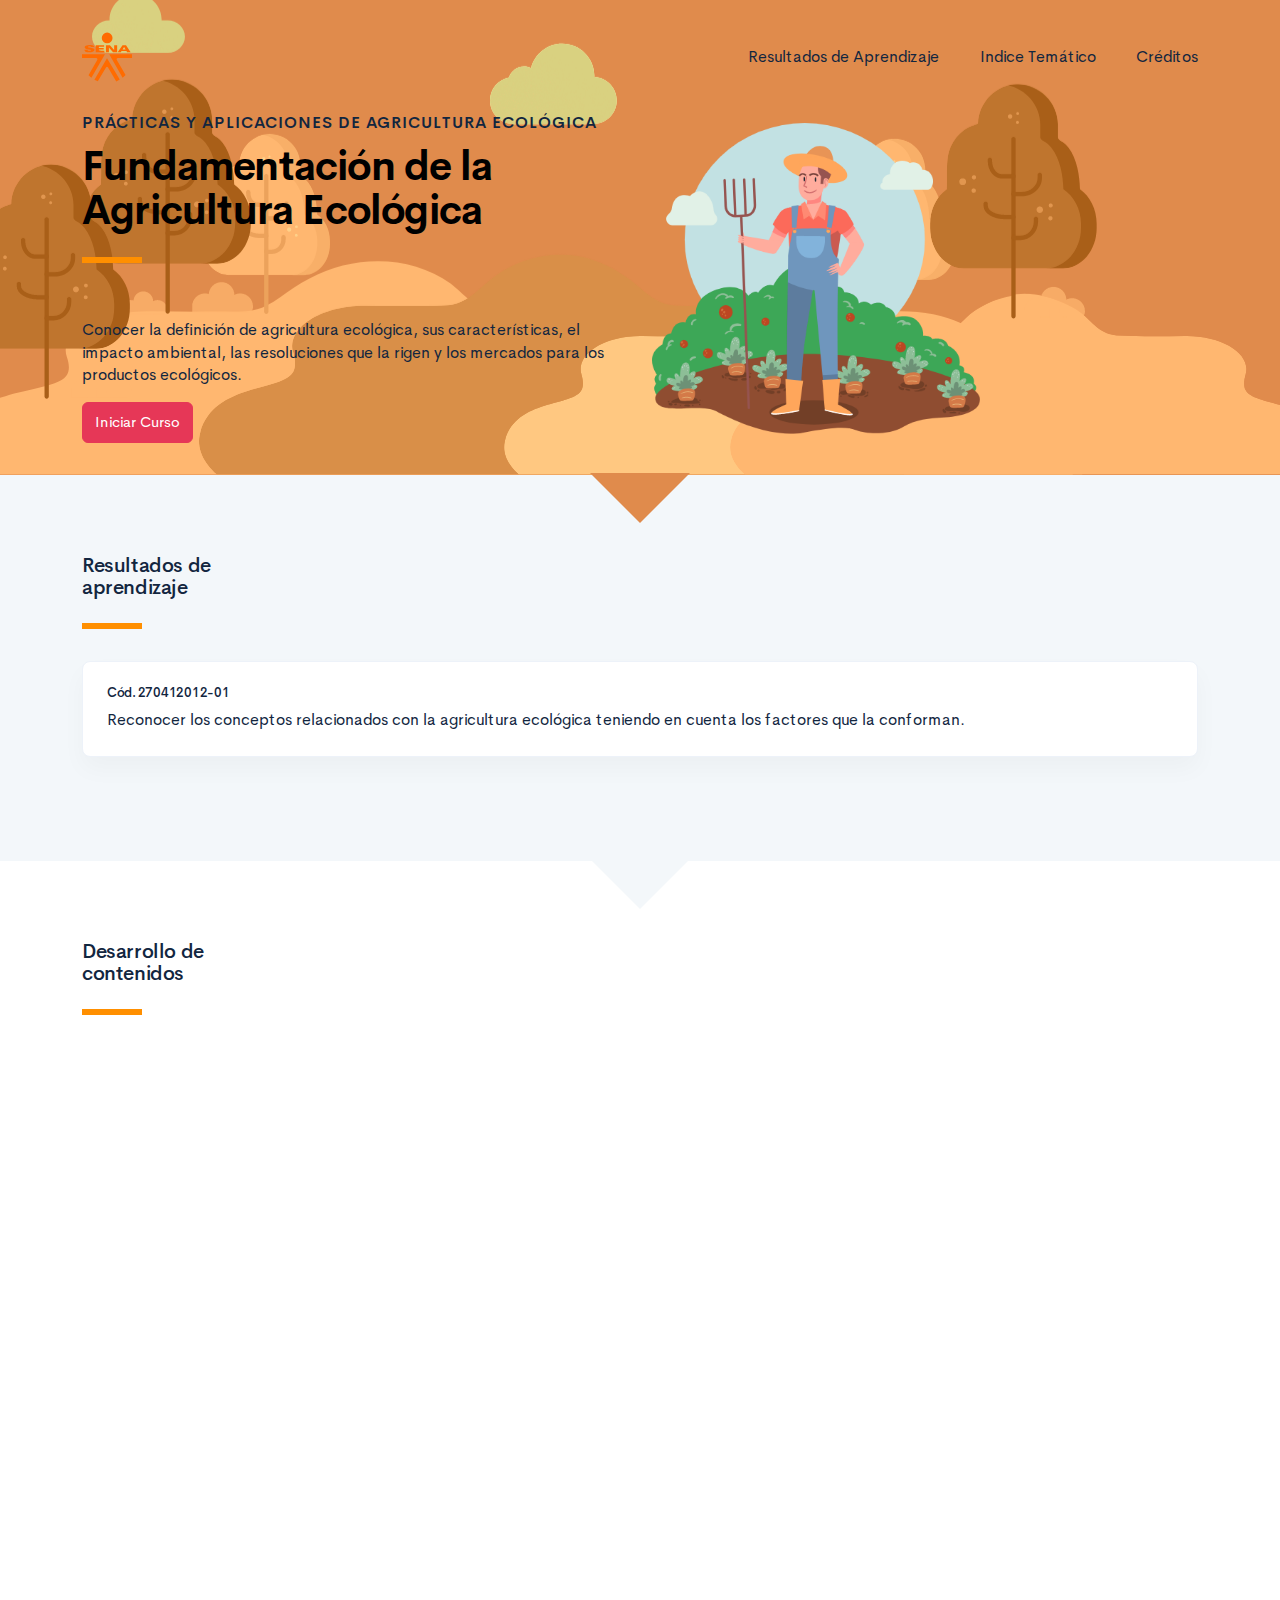
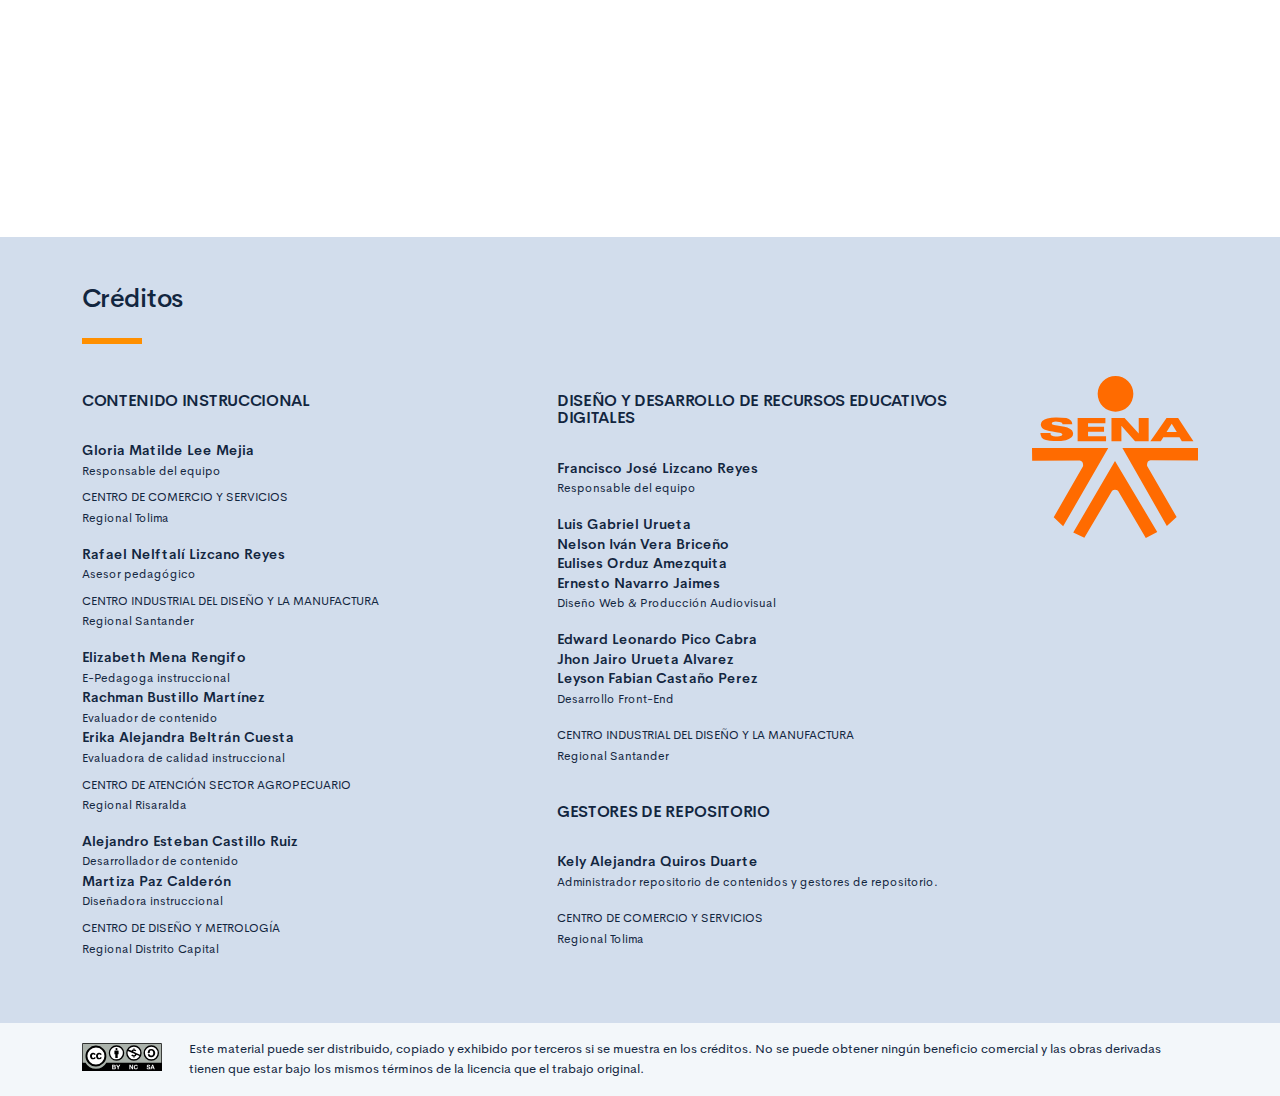
==== commit d0d69828: "Terminado" ====
--- a/public/index.html
+++ b/public/index.html
@@ -32,8 +32,7 @@
                         <div class="col-12 col-lg-6">
                             <h3 class="curso-subtitulo">PRÁCTICAS Y APLICACIONES DE AGRICULTURA ECOLÓGICA</h3>
                             <h1 class="curso-titulo">Fundamentación de la Agricultura Ecológica</h1>
-                            <div class="brand-line-primary"></div>
-                            <div class="keywords"><span class="badge badge-pill badge-light mr-2">#Ecológica</span><span class="badge badge-pill badge-light mr-2">#Orgánica</span></div><br>
+                            <div class="brand-line-primary"></div><br>
                             <p class="curso-descripcion">Conocer la definición de agricultura ecológica, sus características, el impacto ambiental, las resoluciones que la rigen y los mercados para los productos ecológicos.</p><a class="curso-btn-iniciar btn btn-danger" href="main.html"><span>Iniciar Curso</span></a>
                         </div>
                         <div class="col-12 col-lg-6">
@@ -49,8 +48,8 @@
                 <div class="brand-line-primary"></div>
                 <div class="card resultado-item">
                     <div class="card-body">
-                        <h5>Cód. 123456</h5>
-                        <p class="mb-0">Lorem ipsum dolor sit amet, consectetur adipisicing elit, sed do eiusmod tempor incididunt ut labore et dolore magna aliqua.</p>
+                        <h5>Cód. 270412012-01</h5>
+                        <p class="mb-0">Reconocer los conceptos relacionados con la agricultura ecológica teniendo en cuenta los factores que la conforman.</p>
                     </div>
                 </div>
             </div>
@@ -67,10 +66,19 @@
                                     <li class="list-group-item nav-tema-item">
                                         <div class="row align-items-center">
                                             <div class="col-auto">
+                                                <div class="avatar avatar-sm"><span class="nav-tema-item__icon avatar-title font-size-lg bg-secondary-soft rounded-circle text-primary font-weight-bold"> <i class="fa fa-play"></i></span></div>
+                                            </div>
+                                            <div class="col ml-n2"><span class="nav-tema-item__titulo"> <a href="main.html#page/introduccion/">Introducción</a></span></div>
+                                            <div class="col-auto"> <a class="btn btn-light nav-tema-item__btn" href="main.html#page/introduccion/">Ver más</a></div>
+                                        </div>
+                                    </li>
+                                    <li class="list-group-item nav-tema-item">
+                                        <div class="row align-items-center">
+                                            <div class="col-auto">
                                                 <div class="avatar avatar-sm"><span class="nav-tema-item__icon avatar-title font-size-lg bg-secondary-soft rounded-circle text-primary font-weight-bold">1</span></div>
                                             </div>
-                                            <div class="col ml-n2"><span class="nav-tema-item__titulo"> <a href="main.html#pages/tema-1/">FUNDAMENTACIÓN</a></span></div>
-                                            <div class="col-auto"> <a class="btn btn-light nav-tema-item__btn" href="main.html#pages/tema-1/">Ver más</a></div>
+                                            <div class="col ml-n2"><span class="nav-tema-item__titulo"> <a href="main.html#page/fundamentacion/">Fundamentación</a></span></div>
+                                            <div class="col-auto"> <a class="btn btn-light nav-tema-item__btn" href="main.html#page/fundamentacion/">Ver más</a></div>
                                         </div>
                                     </li>
                                     <li class="list-group-item nav-tema-item">
@@ -78,7 +86,7 @@
                                             <div class="col-auto">
                                                 <div class="avatar avatar-sm"><span class="nav-tema-item__icon avatar-title font-size-lg bg-secondary-soft rounded-circle text-primary font-weight-bold">2</span></div>
                                             </div>
-                                            <div class="col ml-n2"><span class="nav-tema-item__titulo"> <a href="main.html#page/caracteristicas/">CARACTERÍSTICAS DE LA AGRICULTURA ECOLÓGICA</a></span></div>
+                                            <div class="col ml-n2"><span class="nav-tema-item__titulo"> <a href="main.html#page/caracteristicas/">Características de la agricultura ecológica</a></span></div>
                                             <div class="col-auto"> <a class="btn btn-light nav-tema-item__btn" href="main.html#page/caracteristicas/">Ver más</a></div>
                                         </div>
                                     </li>
@@ -87,7 +95,7 @@
                                             <div class="col-auto">
                                                 <div class="avatar avatar-sm"><span class="nav-tema-item__icon avatar-title font-size-lg bg-secondary-soft rounded-circle text-primary font-weight-bold">3</span></div>
                                             </div>
-                                            <div class="col ml-n2"><span class="nav-tema-item__titulo"> <a href="main.html#page/impacto/">IMPACTO AMBIENTAL</a></span></div>
+                                            <div class="col ml-n2"><span class="nav-tema-item__titulo"> <a href="main.html#page/impacto/">Impacto ambiental</a></span></div>
                                             <div class="col-auto"> <a class="btn btn-light nav-tema-item__btn" href="main.html#page/impacto/">Ver más</a></div>
                                         </div>
                                     </li>
@@ -96,7 +104,7 @@
                                             <div class="col-auto">
                                                 <div class="avatar avatar-sm"><span class="nav-tema-item__icon avatar-title font-size-lg bg-secondary-soft rounded-circle text-primary font-weight-bold">4</span></div>
                                             </div>
-                                            <div class="col ml-n2"><span class="nav-tema-item__titulo"> <a href="main.html#page/buenas/">BUENAS PRÁCTICAS AGRÍCOLAS</a></span></div>
+                                            <div class="col ml-n2"><span class="nav-tema-item__titulo"> <a href="main.html#page/buenas/">Buenas prácticas agrícolas</a></span></div>
                                             <div class="col-auto"> <a class="btn btn-light nav-tema-item__btn" href="main.html#page/buenas/">Ver más</a></div>
                                         </div>
                                     </li>
@@ -105,7 +113,7 @@
                                             <div class="col-auto">
                                                 <div class="avatar avatar-sm"><span class="nav-tema-item__icon avatar-title font-size-lg bg-secondary-soft rounded-circle text-primary font-weight-bold">5</span></div>
                                             </div>
-                                            <div class="col ml-n2"><span class="nav-tema-item__titulo"> <a href="main.html#page/normatividad/">NORMATIVIDAD PARA INSUMOS AGRÍCOLAS ECOLÓGICOS</a></span></div>
+                                            <div class="col ml-n2"><span class="nav-tema-item__titulo"> <a href="main.html#page/normatividad/">Normatividad para insumos agrícolas ecológicos</a></span></div>
                                             <div class="col-auto"> <a class="btn btn-light nav-tema-item__btn" href="main.html#page/normatividad/">Ver más</a></div>
                                         </div>
                                     </li>
@@ -114,7 +122,7 @@
                                             <div class="col-auto">
                                                 <div class="avatar avatar-sm"><span class="nav-tema-item__icon avatar-title font-size-lg bg-secondary-soft rounded-circle text-primary font-weight-bold">6</span></div>
                                             </div>
-                                            <div class="col ml-n2"><span class="nav-tema-item__titulo"> <a href="main.html#page/salud/">SALUD OCUPACIONAL, HIGIENE Y SEGURIDAD INDUSTRIAL</a></span></div>
+                                            <div class="col ml-n2"><span class="nav-tema-item__titulo"> <a href="main.html#page/salud/">Salud ocupacional, Higiene y seguridad industrial</a></span></div>
                                             <div class="col-auto"> <a class="btn btn-light nav-tema-item__btn" href="main.html#page/salud/">Ver más</a></div>
                                         </div>
                                     </li>
@@ -123,7 +131,7 @@
                                             <div class="col-auto">
                                                 <div class="avatar avatar-sm"><span class="nav-tema-item__icon avatar-title font-size-lg bg-secondary-soft rounded-circle text-primary font-weight-bold">7</span></div>
                                             </div>
-                                            <div class="col ml-n2"><span class="nav-tema-item__titulo"> <a href="main.html#page/certificacion/">CERTIFICACIÓN ECOLÓGICA</a></span></div>
+                                            <div class="col ml-n2"><span class="nav-tema-item__titulo"> <a href="main.html#page/certificacion/">Certificación ecológica</a></span></div>
                                             <div class="col-auto"> <a class="btn btn-light nav-tema-item__btn" href="main.html#page/certificacion/">Ver más</a></div>
                                         </div>
                                     </li>
@@ -132,7 +140,7 @@
                                             <div class="col-auto">
                                                 <div class="avatar avatar-sm"><span class="nav-tema-item__icon avatar-title font-size-lg bg-secondary-soft rounded-circle text-primary font-weight-bold">8</span></div>
                                             </div>
-                                            <div class="col ml-n2"><span class="nav-tema-item__titulo"> <a href="main.html#page/estrategias/">ESTRATEGIAS DE COMERCIALIZACIÓN Y MERCADOS VERDES</a></span></div>
+                                            <div class="col ml-n2"><span class="nav-tema-item__titulo"> <a href="main.html#page/estrategias/">Estrategias de comercialización y mercados verdes</a></span></div>
                                             <div class="col-auto"> <a class="btn btn-light nav-tema-item__btn" href="main.html#page/estrategias/">Ver más</a></div>
                                         </div>
                                     </li>
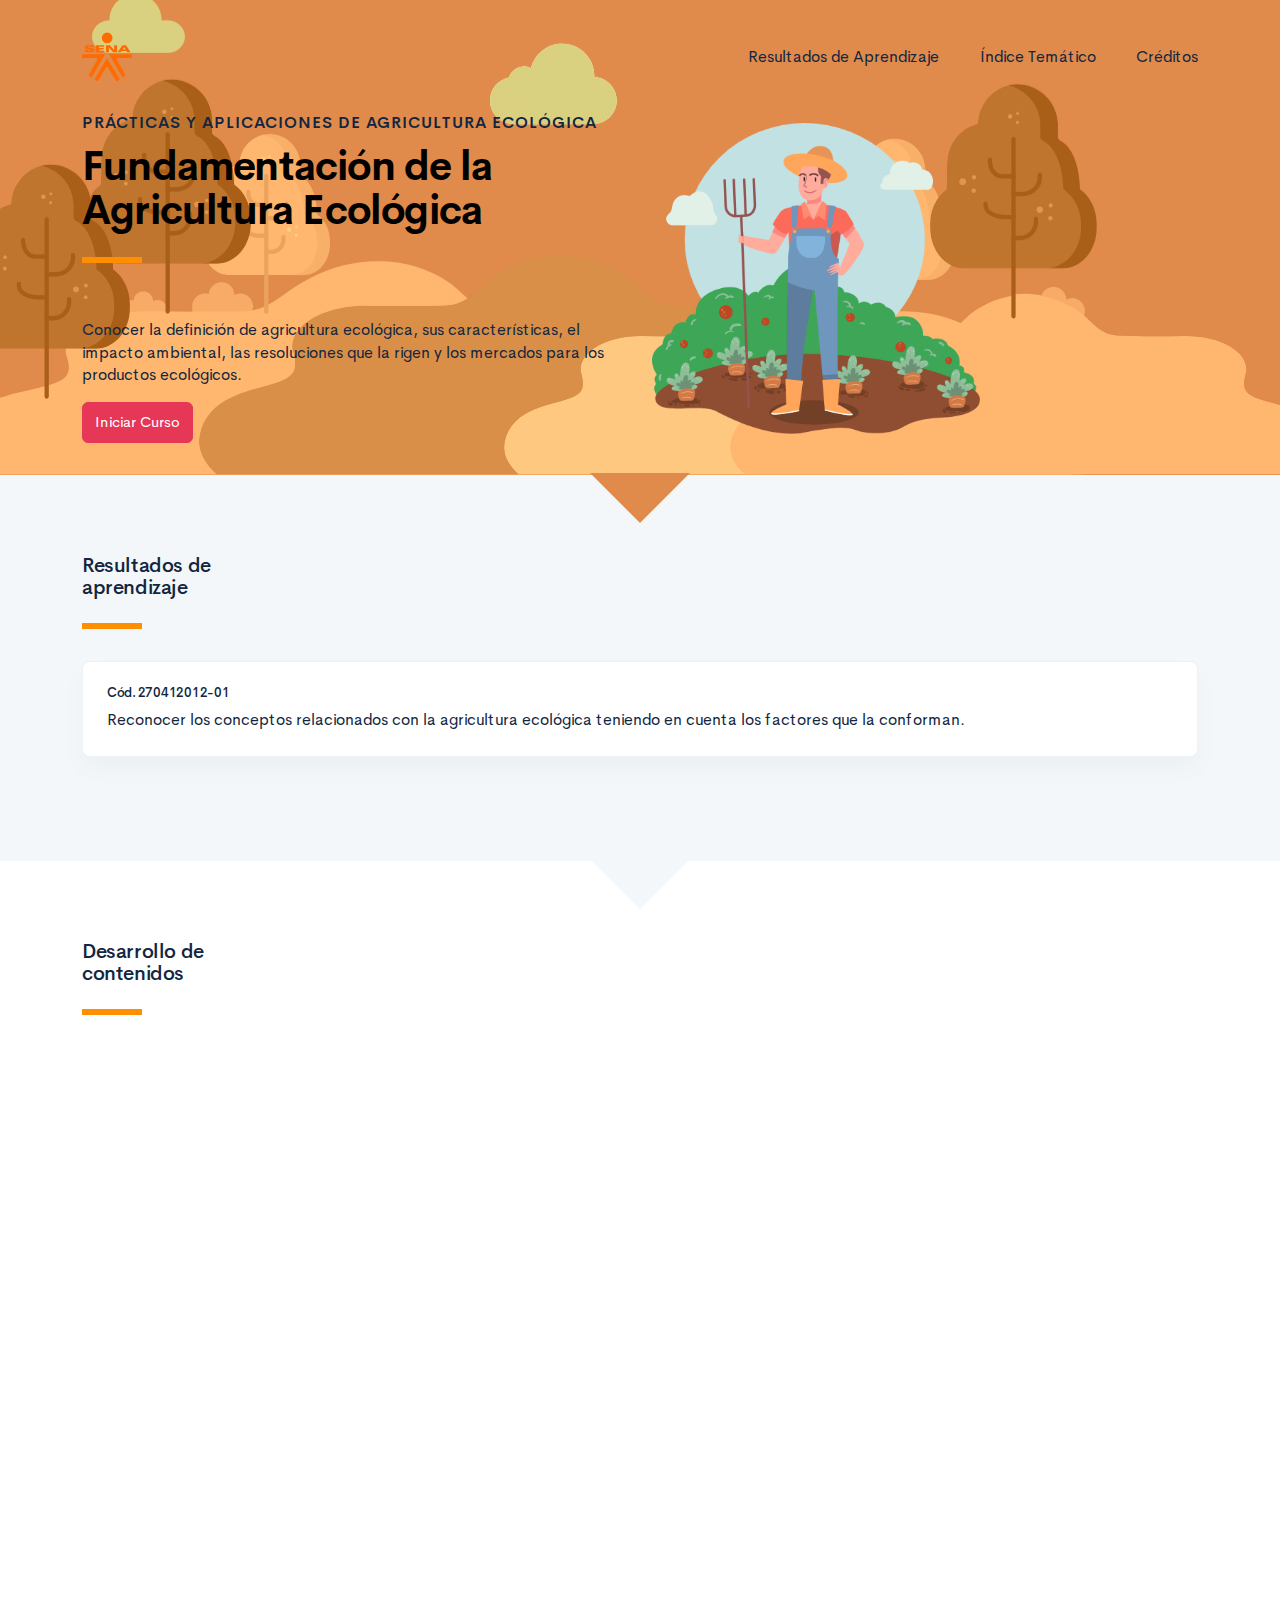
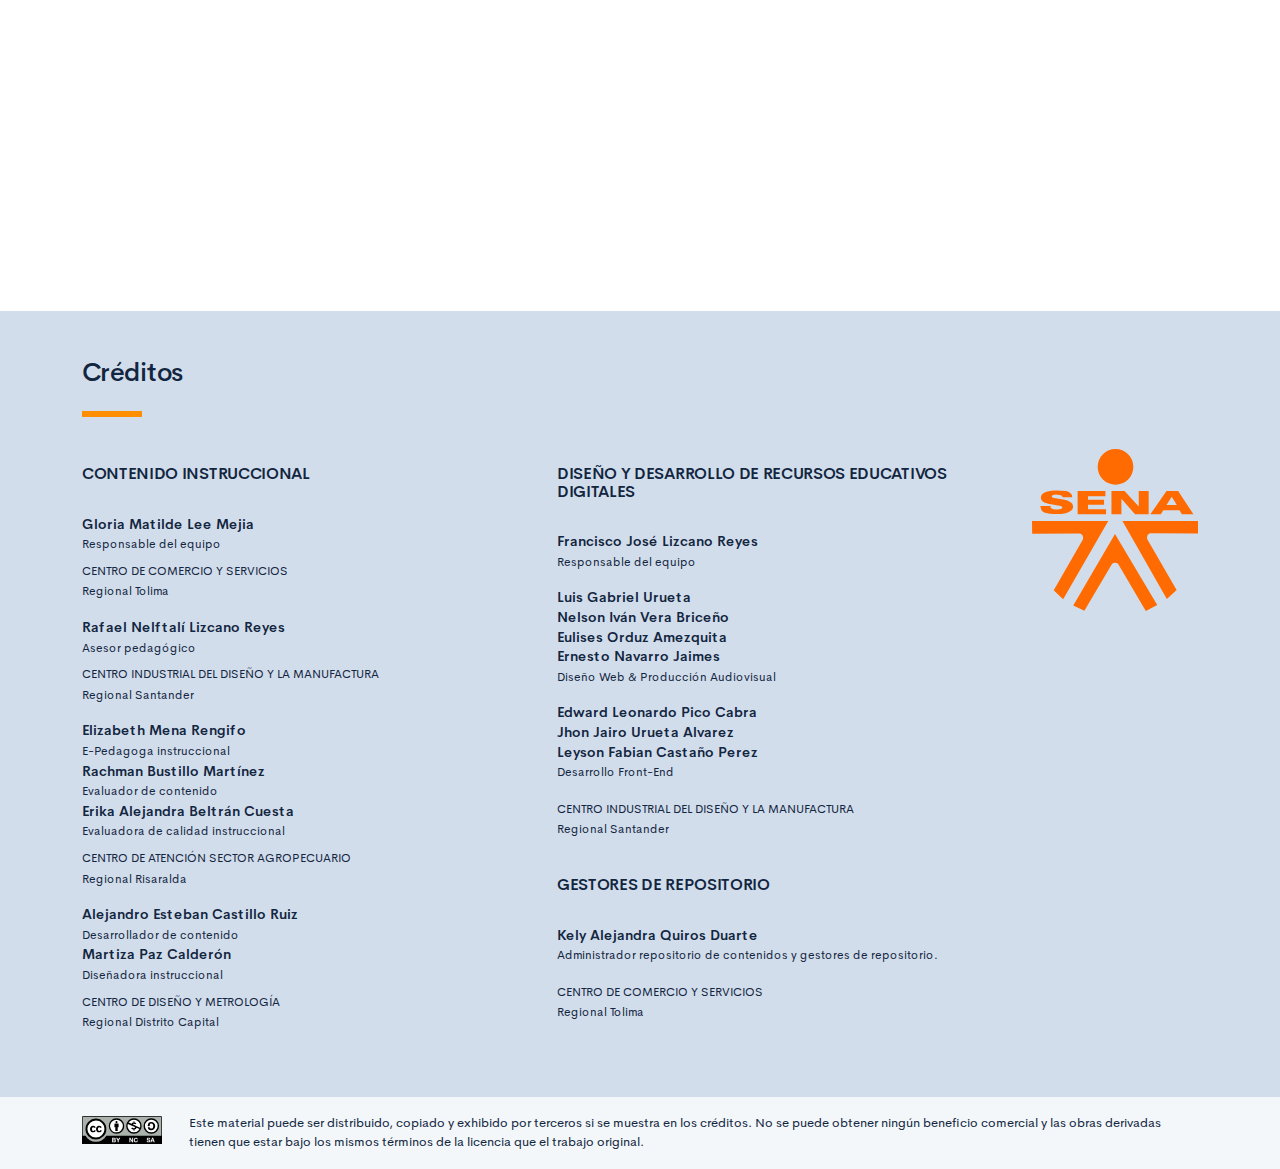
==== commit da0fef24: "Ajustes revisioón leyson" ====
--- a/public/index.html
+++ b/public/index.html
@@ -22,7 +22,7 @@
                     <nav class="curso-topbar__nav collapse show" id="curso-topbar__nav">
                         <ul class="curso-topbar__list">
                             <li class="curso-topbar__item"><a class="curso-topbar__link" href="#ResultadosAprendizaje"><span>Resultados de Aprendizaje</span></a></li>
-                            <li class="curso-topbar__item"><a class="curso-topbar__link" href="#IndiceTematico"><span>Indice Temático</span></a></li>
+                            <li class="curso-topbar__item"><a class="curso-topbar__link" href="#IndiceTematico"><span>Índice Temático</span></a></li>
                             <li class="curso-topbar__item"><a class="curso-topbar__link" href="#Creditos"><span>Créditos</span></a></li>
                         </ul>
                     </nav>
@@ -142,6 +142,15 @@
                                             </div>
                                             <div class="col ml-n2"><span class="nav-tema-item__titulo"> <a href="main.html#page/estrategias/">Estrategias de comercialización y mercados verdes</a></span></div>
                                             <div class="col-auto"> <a class="btn btn-light nav-tema-item__btn" href="main.html#page/estrategias/">Ver más</a></div>
+                                        </div>
+                                    </li>
+                                    <li class="list-group-item nav-tema-item">
+                                        <div class="row align-items-center">
+                                            <div class="col-auto">
+                                                <div class="avatar avatar-sm"><span class="nav-tema-item__icon avatar-title font-size-lg bg-secondary-soft rounded-circle text-primary font-weight-bold"> <i class="fa fa-question"></i></span></div>
+                                            </div>
+                                            <div class="col ml-n2"><span class="nav-tema-item__titulo"> <a href="main.html#page/actividad-1/">Actividad didáctica</a></span></div>
+                                            <div class="col-auto"> <a class="btn btn-light nav-tema-item__btn" href="main.html#page/actividad-1/">Ver más</a></div>
                                         </div>
                                     </li>
                                 </ul>
--- a/public/assets/css/main.css
+++ b/public/assets/css/main.css
@@ -3,6 +3,6 @@
  * Copyright 2011-2019 The Bootstrap Authors
  * Copyright 2011-2019 Twitter, Inc.
  * Licensed under MIT (https://github.com/twbs/bootstrap/blob/master/LICENSE)
- */:root{--blue: #2C7BE5;--indigo: #727cf5;--purple: #6b5eae;--pink: #ff679b;--red: #E63757;--orange: #fd7e14;--yellow: #F6C343;--green: #00D97E;--teal: #02a8b5;--cyan: #39afd1;--white: #fff;--gray: #95AAC9;--gray-dark: #3B506C;--primary: #12263F;--secondary: #6E84A3;--success: #00A99A;--info: #39afd1;--warning: #ff8f00;--danger: #E63757;--light: #EDF2F9;--dark: #000;--white: #fff;--breakpoint-xs: 0;--breakpoint-sm: 576px;--breakpoint-md: 768px;--breakpoint-lg: 992px;--breakpoint-xl: 1200px;--font-family-sans-serif: "Cerebri Sans", sans-serif;--font-family-monospace: "Courier New", monospace}*,*::before,*::after{box-sizing:border-box}html{font-family:sans-serif;line-height:1.15;-webkit-text-size-adjust:100%;-webkit-tap-highlight-color:rgba(0,0,0,0)}article,aside,figcaption,figure,footer,header,hgroup,main,nav,section{display:block}body{margin:0;font-family:"Cerebri Sans",sans-serif;font-size:.9375rem;font-weight:400;line-height:1.5;color:#12263F;text-align:left;background-color:#F3F7FA}[tabindex="-1"]:focus:not(:focus-visible){outline:0 !important}hr{box-sizing:content-box;height:0;overflow:visible}h1,h2,h3,h4,h5,h6{margin-top:0;margin-bottom:1.125rem}p{margin-top:0;margin-bottom:1rem}abbr[title],abbr[data-original-title]{text-decoration:underline;text-decoration:underline dotted;cursor:help;border-bottom:0;text-decoration-skip-ink:none}address{margin-bottom:1rem;font-style:normal;line-height:inherit}ol,ul,dl{margin-top:0;margin-bottom:1rem}ol ol,ul ul,ol ul,ul ol{margin-bottom:0}dt{font-weight:600}dd{margin-bottom:.5rem;margin-left:0}blockquote{margin:0 0 1rem}b,strong{font-weight:bolder}small{font-size:80%}sub,sup{position:relative;font-size:75%;line-height:0;vertical-align:baseline}sub{bottom:-.25em}sup{top:-.5em}a{color:#2C7BE5;text-decoration:none;background-color:transparent}a:hover{color:#104082;text-decoration:none}a:not([href]){color:inherit;text-decoration:none}a:not([href]):hover{color:inherit;text-decoration:none}pre,code,kbd,samp{font-family:"Courier New",monospace;font-size:1em}pre{margin-top:0;margin-bottom:1rem;overflow:auto}figure{margin:0 0 1rem}img{vertical-align:middle;border-style:none}svg{overflow:hidden;vertical-align:middle}table{border-collapse:collapse}caption{padding-top:1rem;padding-bottom:1rem;color:#95AAC9;text-align:left;caption-side:bottom}th{text-align:inherit}label{display:inline-block;margin-bottom:.5rem}button{border-radius:0}button:focus{outline:1px dotted;outline:5px auto -webkit-focus-ring-color}input,button,select,optgroup,textarea{margin:0;font-family:inherit;font-size:inherit;line-height:inherit}button,input{overflow:visible}button,select{text-transform:none}select{word-wrap:normal}button,[type="button"],[type="reset"],[type="submit"]{-webkit-appearance:button}button:not(:disabled),[type="button"]:not(:disabled),[type="reset"]:not(:disabled),[type="submit"]:not(:disabled){cursor:pointer}button::-moz-focus-inner,[type="button"]::-moz-focus-inner,[type="reset"]::-moz-focus-inner,[type="submit"]::-moz-focus-inner{padding:0;border-style:none}input[type="radio"],input[type="checkbox"]{box-sizing:border-box;padding:0}input[type="date"],input[type="time"],input[type="datetime-local"],input[type="month"]{-webkit-appearance:listbox}textarea{overflow:auto;resize:vertical}fieldset{min-width:0;padding:0;margin:0;border:0}legend{display:block;width:100%;max-width:100%;padding:0;margin-bottom:.5rem;font-size:1.5rem;line-height:inherit;color:inherit;white-space:normal}progress{vertical-align:baseline}[type="number"]::-webkit-inner-spin-button,[type="number"]::-webkit-outer-spin-button{height:auto}[type="search"]{outline-offset:-2px;-webkit-appearance:none}[type="search"]::-webkit-search-decoration{-webkit-appearance:none}::-webkit-file-upload-button{font:inherit;-webkit-appearance:button}output{display:inline-block}summary{display:list-item;cursor:pointer}template{display:none}[hidden]{display:none !important}h1,h2,h3,h4,h5,h6,.h1,.h2,.h3,.h4,.h5,.h6{margin-bottom:1.125rem;font-weight:500;line-height:1.1}h1,.h1{font-size:1.625rem}h2,.h2{font-size:1.25rem}h3,.h3{font-size:1.0625rem}h4,.h4{font-size:.9375rem}h5,.h5{font-size:.8125rem}h6,.h6{font-size:.625rem}.lead{font-size:1.17188rem;font-weight:300}.display-1{font-size:4rem;font-weight:600;line-height:1.1}.display-2{font-size:3.25rem;font-weight:600;line-height:1.1}.display-3{font-size:2.625rem;font-weight:600;line-height:1.1}.display-4{font-size:2rem;font-weight:600;line-height:1.1}hr{margin-top:1rem;margin-bottom:1rem;border:0;border-top:1px solid #E3EBF6}small,.small{font-size:.8125rem;font-weight:400}mark,.mark{padding:.2em;background-color:#fcf8e3}.list-unstyled{padding-left:0;list-style:none}.list-inline{padding-left:0;list-style:none}.list-inline-item{display:inline-block}.list-inline-item:not(:last-child){margin-right:6px}.initialism{font-size:90%;text-transform:uppercase}.blockquote{margin-bottom:1.5rem;font-size:1.17188rem}.blockquote-footer{display:block;font-size:.8125rem;color:#95AAC9}.blockquote-footer::before{content:"\2014\00A0"}.img-fluid{max-width:100%;height:auto}.img-thumbnail{padding:.25rem;background-color:#F3F7FA;border:1px solid #E3EBF6;border-radius:.375rem;max-width:100%;height:auto}.figure{display:inline-block}.figure-img{margin-bottom:.75rem;line-height:1}.figure-caption{font-size:.8125rem;color:#95AAC9}code{font-size:87.5%;color:#2C7BE5;word-wrap:break-word}a>code{color:inherit}kbd{padding:.2rem .4rem;font-size:87.5%;color:#fff;background-color:#283E59;border-radius:.25rem}kbd kbd{padding:0;font-size:100%;font-weight:600}pre{display:block;font-size:87.5%;color:#283E59}pre code{font-size:inherit;color:inherit;word-break:normal}.pre-scrollable{max-height:340px;overflow-y:scroll}.container{width:100%;padding-right:12px;padding-left:12px;margin-right:auto;margin-left:auto}@media (min-width: 576px){.container{max-width:540px}}@media (min-width: 768px){.container{max-width:720px}}@media (min-width: 992px){.container{max-width:960px}}@media (min-width: 1200px){.container{max-width:1140px}}.container-fluid,.container-sm,.container-md,.container-lg,.container-xl{width:100%;padding-right:12px;padding-left:12px;margin-right:auto;margin-left:auto}@media (min-width: 576px){.container,.container-sm{max-width:540px}}@media (min-width: 768px){.container,.container-sm,.container-md{max-width:720px}}@media (min-width: 992px){.container,.container-sm,.container-md,.container-lg{max-width:960px}}@media (min-width: 1200px){.container,.container-sm,.container-md,.container-lg,.container-xl{max-width:1140px}}.row{display:flex;flex-wrap:wrap;margin-right:-12px;margin-left:-12px}.no-gutters{margin-right:0;margin-left:0}.no-gutters>.col,.no-gutters>[class*="col-"]{padding-right:0;padding-left:0}.col-1,.col-2,.col-3,.col-4,.col-5,.col-6,.col-7,.col-8,.col-9,.col-10,.col-11,.col-12,.col,.col-auto,.col-sm-1,.col-sm-2,.col-sm-3,.col-sm-4,.col-sm-5,.col-sm-6,.col-sm-7,.col-sm-8,.col-sm-9,.col-sm-10,.col-sm-11,.col-sm-12,.col-sm,.col-sm-auto,.col-md-1,.col-md-2,.col-md-3,.col-md-4,.col-md-5,.col-md-6,.col-md-7,.col-md-8,.col-md-9,.col-md-10,.col-md-11,.col-md-12,.col-md,.col-md-auto,.col-lg-1,.col-lg-2,.col-lg-3,.col-lg-4,.col-lg-5,.col-lg-6,.col-lg-7,.col-lg-8,.col-lg-9,.col-lg-10,.col-lg-11,.col-lg-12,.col-lg,.col-lg-auto,.col-xl-1,.col-xl-2,.col-xl-3,.col-xl-4,.col-xl-5,.col-xl-6,.col-xl-7,.col-xl-8,.col-xl-9,.col-xl-10,.col-xl-11,.col-xl-12,.col-xl,.col-xl-auto{position:relative;width:100%;padding-right:12px;padding-left:12px}.col{flex-basis:0;flex-grow:1;max-width:100%}.row-cols-1>*{flex:0 0 100%;max-width:100%}.row-cols-2>*{flex:0 0 50%;max-width:50%}.row-cols-3>*{flex:0 0 33.33333%;max-width:33.33333%}.row-cols-4>*{flex:0 0 25%;max-width:25%}.row-cols-5>*{flex:0 0 20%;max-width:20%}.row-cols-6>*{flex:0 0 16.66667%;max-width:16.66667%}.col-auto{flex:0 0 auto;width:auto;max-width:100%}.col-1{flex:0 0 8.33333%;max-width:8.33333%}.col-2{flex:0 0 16.66667%;max-width:16.66667%}.col-3{flex:0 0 25%;max-width:25%}.col-4{flex:0 0 33.33333%;max-width:33.33333%}.col-5{flex:0 0 41.66667%;max-width:41.66667%}.col-6{flex:0 0 50%;max-width:50%}.col-7{flex:0 0 58.33333%;max-width:58.33333%}.col-8{flex:0 0 66.66667%;max-width:66.66667%}.col-9{flex:0 0 75%;max-width:75%}.col-10{flex:0 0 83.33333%;max-width:83.33333%}.col-11{flex:0 0 91.66667%;max-width:91.66667%}.col-12{flex:0 0 100%;max-width:100%}.order-first{order:-1}.order-last{order:13}.order-0{order:0}.order-1{order:1}.order-2{order:2}.order-3{order:3}.order-4{order:4}.order-5{order:5}.order-6{order:6}.order-7{order:7}.order-8{order:8}.order-9{order:9}.order-10{order:10}.order-11{order:11}.order-12{order:12}.offset-1{margin-left:8.33333%}.offset-2{margin-left:16.66667%}.offset-3{margin-left:25%}.offset-4{margin-left:33.33333%}.offset-5{margin-left:41.66667%}.offset-6{margin-left:50%}.offset-7{margin-left:58.33333%}.offset-8{margin-left:66.66667%}.offset-9{margin-left:75%}.offset-10{margin-left:83.33333%}.offset-11{margin-left:91.66667%}@media (min-width: 576px){.col-sm{flex-basis:0;flex-grow:1;max-width:100%}.row-cols-sm-1>*{flex:0 0 100%;max-width:100%}.row-cols-sm-2>*{flex:0 0 50%;max-width:50%}.row-cols-sm-3>*{flex:0 0 33.33333%;max-width:33.33333%}.row-cols-sm-4>*{flex:0 0 25%;max-width:25%}.row-cols-sm-5>*{flex:0 0 20%;max-width:20%}.row-cols-sm-6>*{flex:0 0 16.66667%;max-width:16.66667%}.col-sm-auto{flex:0 0 auto;width:auto;max-width:100%}.col-sm-1{flex:0 0 8.33333%;max-width:8.33333%}.col-sm-2{flex:0 0 16.66667%;max-width:16.66667%}.col-sm-3{flex:0 0 25%;max-width:25%}.col-sm-4{flex:0 0 33.33333%;max-width:33.33333%}.col-sm-5{flex:0 0 41.66667%;max-width:41.66667%}.col-sm-6{flex:0 0 50%;max-width:50%}.col-sm-7{flex:0 0 58.33333%;max-width:58.33333%}.col-sm-8{flex:0 0 66.66667%;max-width:66.66667%}.col-sm-9{flex:0 0 75%;max-width:75%}.col-sm-10{flex:0 0 83.33333%;max-width:83.33333%}.col-sm-11{flex:0 0 91.66667%;max-width:91.66667%}.col-sm-12{flex:0 0 100%;max-width:100%}.order-sm-first{order:-1}.order-sm-last{order:13}.order-sm-0{order:0}.order-sm-1{order:1}.order-sm-2{order:2}.order-sm-3{order:3}.order-sm-4{order:4}.order-sm-5{order:5}.order-sm-6{order:6}.order-sm-7{order:7}.order-sm-8{order:8}.order-sm-9{order:9}.order-sm-10{order:10}.order-sm-11{order:11}.order-sm-12{order:12}.offset-sm-0{margin-left:0}.offset-sm-1{margin-left:8.33333%}.offset-sm-2{margin-left:16.66667%}.offset-sm-3{margin-left:25%}.offset-sm-4{margin-left:33.33333%}.offset-sm-5{margin-left:41.66667%}.offset-sm-6{margin-left:50%}.offset-sm-7{margin-left:58.33333%}.offset-sm-8{margin-left:66.66667%}.offset-sm-9{margin-left:75%}.offset-sm-10{margin-left:83.33333%}.offset-sm-11{margin-left:91.66667%}}@media (min-width: 768px){.col-md{flex-basis:0;flex-grow:1;max-width:100%}.row-cols-md-1>*{flex:0 0 100%;max-width:100%}.row-cols-md-2>*{flex:0 0 50%;max-width:50%}.row-cols-md-3>*{flex:0 0 33.33333%;max-width:33.33333%}.row-cols-md-4>*{flex:0 0 25%;max-width:25%}.row-cols-md-5>*{flex:0 0 20%;max-width:20%}.row-cols-md-6>*{flex:0 0 16.66667%;max-width:16.66667%}.col-md-auto{flex:0 0 auto;width:auto;max-width:100%}.col-md-1{flex:0 0 8.33333%;max-width:8.33333%}.col-md-2{flex:0 0 16.66667%;max-width:16.66667%}.col-md-3{flex:0 0 25%;max-width:25%}.col-md-4{flex:0 0 33.33333%;max-width:33.33333%}.col-md-5{flex:0 0 41.66667%;max-width:41.66667%}.col-md-6{flex:0 0 50%;max-width:50%}.col-md-7{flex:0 0 58.33333%;max-width:58.33333%}.col-md-8{flex:0 0 66.66667%;max-width:66.66667%}.col-md-9{flex:0 0 75%;max-width:75%}.col-md-10{flex:0 0 83.33333%;max-width:83.33333%}.col-md-11{flex:0 0 91.66667%;max-width:91.66667%}.col-md-12{flex:0 0 100%;max-width:100%}.order-md-first{order:-1}.order-md-last{order:13}.order-md-0{order:0}.order-md-1{order:1}.order-md-2{order:2}.order-md-3{order:3}.order-md-4{order:4}.order-md-5{order:5}.order-md-6{order:6}.order-md-7{order:7}.order-md-8{order:8}.order-md-9{order:9}.order-md-10{order:10}.order-md-11{order:11}.order-md-12{order:12}.offset-md-0{margin-left:0}.offset-md-1{margin-left:8.33333%}.offset-md-2{margin-left:16.66667%}.offset-md-3{margin-left:25%}.offset-md-4{margin-left:33.33333%}.offset-md-5{margin-left:41.66667%}.offset-md-6{margin-left:50%}.offset-md-7{margin-left:58.33333%}.offset-md-8{margin-left:66.66667%}.offset-md-9{margin-left:75%}.offset-md-10{margin-left:83.33333%}.offset-md-11{margin-left:91.66667%}}@media (min-width: 992px){.col-lg{flex-basis:0;flex-grow:1;max-width:100%}.row-cols-lg-1>*{flex:0 0 100%;max-width:100%}.row-cols-lg-2>*{flex:0 0 50%;max-width:50%}.row-cols-lg-3>*{flex:0 0 33.33333%;max-width:33.33333%}.row-cols-lg-4>*{flex:0 0 25%;max-width:25%}.row-cols-lg-5>*{flex:0 0 20%;max-width:20%}.row-cols-lg-6>*{flex:0 0 16.66667%;max-width:16.66667%}.col-lg-auto{flex:0 0 auto;width:auto;max-width:100%}.col-lg-1{flex:0 0 8.33333%;max-width:8.33333%}.col-lg-2{flex:0 0 16.66667%;max-width:16.66667%}.col-lg-3{flex:0 0 25%;max-width:25%}.col-lg-4{flex:0 0 33.33333%;max-width:33.33333%}.col-lg-5{flex:0 0 41.66667%;max-width:41.66667%}.col-lg-6{flex:0 0 50%;max-width:50%}.col-lg-7{flex:0 0 58.33333%;max-width:58.33333%}.col-lg-8{flex:0 0 66.66667%;max-width:66.66667%}.col-lg-9{flex:0 0 75%;max-width:75%}.col-lg-10{flex:0 0 83.33333%;max-width:83.33333%}.col-lg-11{flex:0 0 91.66667%;max-width:91.66667%}.col-lg-12{flex:0 0 100%;max-width:100%}.order-lg-first{order:-1}.order-lg-last{order:13}.order-lg-0{order:0}.order-lg-1{order:1}.order-lg-2{order:2}.order-lg-3{order:3}.order-lg-4{order:4}.order-lg-5{order:5}.order-lg-6{order:6}.order-lg-7{order:7}.order-lg-8{order:8}.order-lg-9{order:9}.order-lg-10{order:10}.order-lg-11{order:11}.order-lg-12{order:12}.offset-lg-0{margin-left:0}.offset-lg-1{margin-left:8.33333%}.offset-lg-2{margin-left:16.66667%}.offset-lg-3{margin-left:25%}.offset-lg-4{margin-left:33.33333%}.offset-lg-5{margin-left:41.66667%}.offset-lg-6{margin-left:50%}.offset-lg-7{margin-left:58.33333%}.offset-lg-8{margin-left:66.66667%}.offset-lg-9{margin-left:75%}.offset-lg-10{margin-left:83.33333%}.offset-lg-11{margin-left:91.66667%}}@media (min-width: 1200px){.col-xl{flex-basis:0;flex-grow:1;max-width:100%}.row-cols-xl-1>*{flex:0 0 100%;max-width:100%}.row-cols-xl-2>*{flex:0 0 50%;max-width:50%}.row-cols-xl-3>*{flex:0 0 33.33333%;max-width:33.33333%}.row-cols-xl-4>*{flex:0 0 25%;max-width:25%}.row-cols-xl-5>*{flex:0 0 20%;max-width:20%}.row-cols-xl-6>*{flex:0 0 16.66667%;max-width:16.66667%}.col-xl-auto{flex:0 0 auto;width:auto;max-width:100%}.col-xl-1{flex:0 0 8.33333%;max-width:8.33333%}.col-xl-2{flex:0 0 16.66667%;max-width:16.66667%}.col-xl-3{flex:0 0 25%;max-width:25%}.col-xl-4{flex:0 0 33.33333%;max-width:33.33333%}.col-xl-5{flex:0 0 41.66667%;max-width:41.66667%}.col-xl-6{flex:0 0 50%;max-width:50%}.col-xl-7{flex:0 0 58.33333%;max-width:58.33333%}.col-xl-8{flex:0 0 66.66667%;max-width:66.66667%}.col-xl-9{flex:0 0 75%;max-width:75%}.col-xl-10{flex:0 0 83.33333%;max-width:83.33333%}.col-xl-11{flex:0 0 91.66667%;max-width:91.66667%}.col-xl-12{flex:0 0 100%;max-width:100%}.order-xl-first{order:-1}.order-xl-last{order:13}.order-xl-0{order:0}.order-xl-1{order:1}.order-xl-2{order:2}.order-xl-3{order:3}.order-xl-4{order:4}.order-xl-5{order:5}.order-xl-6{order:6}.order-xl-7{order:7}.order-xl-8{order:8}.order-xl-9{order:9}.order-xl-10{order:10}.order-xl-11{order:11}.order-xl-12{order:12}.offset-xl-0{margin-left:0}.offset-xl-1{margin-left:8.33333%}.offset-xl-2{margin-left:16.66667%}.offset-xl-3{margin-left:25%}.offset-xl-4{margin-left:33.33333%}.offset-xl-5{margin-left:41.66667%}.offset-xl-6{margin-left:50%}.offset-xl-7{margin-left:58.33333%}.offset-xl-8{margin-left:66.66667%}.offset-xl-9{margin-left:75%}.offset-xl-10{margin-left:83.33333%}.offset-xl-11{margin-left:91.66667%}}.table{width:100%;margin-bottom:1.5rem;color:#12263F}.table th,.table td{padding:1rem;vertical-align:top;border-top:1px solid #EDF2F9}.table thead th{vertical-align:bottom;border-bottom:2px solid #EDF2F9}.table tbody+tbody{border-top:2px solid #EDF2F9}.table-sm th,.table-sm td{padding:1rem}.table-bordered{border:1px solid #EDF2F9}.table-bordered th,.table-bordered td{border:1px solid #EDF2F9}.table-bordered thead th,.table-bordered thead td{border-bottom-width:2px}.table-borderless th,.table-borderless td,.table-borderless thead th,.table-borderless tbody+tbody{border:0}.table-striped tbody tr:nth-of-type(even){background-color:#F9FBFD}.table-hover tbody tr:hover{color:#12263F;background-color:#F9FBFD}.table-primary,.table-primary>th,.table-primary>td{background-color:#bdc2c9}.table-primary th,.table-primary td,.table-primary thead th,.table-primary tbody+tbody{border-color:#848e9b}.table-hover .table-primary:hover{background-color:#afb5be}.table-hover .table-primary:hover>td,.table-hover .table-primary:hover>th{background-color:#afb5be}.table-secondary,.table-secondary>th,.table-secondary>td{background-color:#d6dde5}.table-secondary th,.table-secondary td,.table-secondary thead th,.table-secondary tbody+tbody{border-color:#b4bfcf}.table-hover .table-secondary:hover{background-color:#c6d0db}.table-hover .table-secondary:hover>td,.table-hover .table-secondary:hover>th{background-color:#c6d0db}.table-success,.table-success>th,.table-success>td{background-color:#b8e7e3}.table-success th,.table-success td,.table-success thead th,.table-success tbody+tbody{border-color:#7ad2ca}.table-hover .table-success:hover{background-color:#a5e1db}.table-hover .table-success:hover>td,.table-hover .table-success:hover>th{background-color:#a5e1db}.table-info,.table-info>th,.table-info>td{background-color:#c8e9f2}.table-info th,.table-info td,.table-info thead th,.table-info tbody+tbody{border-color:#98d5e7}.table-hover .table-info:hover{background-color:#b3e1ed}.table-hover .table-info:hover>td,.table-hover .table-info:hover>th{background-color:#b3e1ed}.table-warning,.table-warning>th,.table-warning>td{background-color:#ffe0b8}.table-warning th,.table-warning td,.table-warning thead th,.table-warning tbody+tbody{border-color:#ffc57a}.table-hover .table-warning:hover{background-color:#ffd59f}.table-hover .table-warning:hover>td,.table-hover .table-warning:hover>th{background-color:#ffd59f}.table-danger,.table-danger>th,.table-danger>td{background-color:#f8c7d0}.table-danger th,.table-danger td,.table-danger thead th,.table-danger tbody+tbody{border-color:#f297a8}.table-hover .table-danger:hover{background-color:#f5b0bd}.table-hover .table-danger:hover>td,.table-hover .table-danger:hover>th{background-color:#f5b0bd}.table-light,.table-light>th,.table-light>td{background-color:#fafbfd}.table-light th,.table-light td,.table-light thead th,.table-light tbody+tbody{border-color:#f6f8fc}.table-hover .table-light:hover{background-color:#e8ecf6}.table-hover .table-light:hover>td,.table-hover .table-light:hover>th{background-color:#e8ecf6}.table-dark,.table-dark>th,.table-dark>td{background-color:#b8b8b8}.table-dark th,.table-dark td,.table-dark thead th,.table-dark tbody+tbody{border-color:#7a7a7a}.table-hover .table-dark:hover{background-color:#ababab}.table-hover .table-dark:hover>td,.table-hover .table-dark:hover>th{background-color:#ababab}.table-white,.table-white>th,.table-white>td{background-color:#fff}.table-white th,.table-white td,.table-white thead th,.table-white tbody+tbody{border-color:#fff}.table-hover .table-white:hover{background-color:#f2f2f2}.table-hover .table-white:hover>td,.table-hover .table-white:hover>th{background-color:#f2f2f2}.table-active,.table-active>th,.table-active>td{background-color:#F9FBFD}.table-hover .table-active:hover{background-color:#e6eef7}.table-hover .table-active:hover>td,.table-hover .table-active:hover>th{background-color:#e6eef7}.table .thead-dark th{color:#fff;background-color:#3B506C;border-color:#496285}.table .thead-light th{color:#95AAC9;background-color:#F9FBFD;border-color:#EDF2F9}.table-dark{color:#fff;background-color:#3B506C}.table-dark th,.table-dark td,.table-dark thead th{border-color:#496285}.table-dark.table-bordered{border:0}.table-dark.table-striped tbody tr:nth-of-type(even){background-color:rgba(255,255,255,0.05)}.table-dark.table-hover tbody tr:hover{color:#fff;background-color:rgba(255,255,255,0.075)}@media (max-width: 575.98px){.table-responsive-sm{display:block;width:100%;overflow-x:auto;-webkit-overflow-scrolling:touch}.table-responsive-sm>.table-bordered{border:0}}@media (max-width: 767.98px){.table-responsive-md{display:block;width:100%;overflow-x:auto;-webkit-overflow-scrolling:touch}.table-responsive-md>.table-bordered{border:0}}@media (max-width: 991.98px){.table-responsive-lg{display:block;width:100%;overflow-x:auto;-webkit-overflow-scrolling:touch}.table-responsive-lg>.table-bordered{border:0}}@media (max-width: 1199.98px){.table-responsive-xl{display:block;width:100%;overflow-x:auto;-webkit-overflow-scrolling:touch}.table-responsive-xl>.table-bordered{border:0}}.table-responsive{display:block;width:100%;overflow-x:auto;-webkit-overflow-scrolling:touch}.table-responsive>.table-bordered{border:0}.form-control{display:block;width:100%;height:calc(1.5em + 1rem + 2px);padding:.5rem .75rem;font-size:.9375rem;font-weight:400;line-height:1.5;color:#12263F;background-color:#fff;background-clip:padding-box;border:1px solid #D2DDEC;border-radius:.375rem;transition:border-color 0.15s ease-in-out,box-shadow 0.15s ease-in-out}@media (prefers-reduced-motion: reduce){.form-control{transition:none}}.form-control::-ms-expand{background-color:transparent;border:0}.form-control:-moz-focusring{color:transparent;text-shadow:0 0 0 #12263F}.form-control:focus{color:#12263F;background-color:#fff;border-color:#12263F;outline:0;box-shadow:rgba(0,0,0,0)}.form-control::placeholder{color:#B1C2D9;opacity:1}.form-control:disabled,.form-control[readonly]{background-color:#fff;opacity:1}select.form-control:focus::-ms-value{color:#12263F;background-color:#fff}.form-control-file,.form-control-range{display:block;width:100%}.col-form-label{padding-top:calc(.5rem + 1px);padding-bottom:calc(.5rem + 1px);margin-bottom:0;font-size:inherit;line-height:1.5}.col-form-label-lg{padding-top:calc(.75rem + 1px);padding-bottom:calc(.75rem + 1px);font-size:.9375rem;line-height:1.5}.col-form-label-sm{padding-top:calc(.125rem + 1px);padding-bottom:calc(.125rem + 1px);font-size:.8125rem;line-height:1.75}.form-control-plaintext{display:block;width:100%;padding:.5rem 0;margin-bottom:0;font-size:.9375rem;line-height:1.5;color:#12263F;background-color:transparent;border:solid transparent;border-width:1px 0}.form-control-plaintext.form-control-sm,.form-control-plaintext.form-control-lg{padding-right:0;padding-left:0}.form-control-sm{height:calc(1.75em + .25rem + 2px);padding:.125rem .5rem;font-size:.8125rem;line-height:1.75;border-radius:.25rem}.form-control-lg{height:calc(1.5em + 1.5rem + 2px);padding:.75rem 1.25rem;font-size:.9375rem;line-height:1.5;border-radius:.5rem}select.form-control[size],select.form-control[multiple]{height:auto}textarea.form-control{height:auto}.form-group{margin-bottom:1.375rem}.form-text{display:block;margin-top:.25rem}.form-row{display:flex;flex-wrap:wrap;margin-right:-5px;margin-left:-5px}.form-row>.col,.form-row>[class*="col-"]{padding-right:5px;padding-left:5px}.form-check{position:relative;display:block;padding-left:1.25rem}.form-check-input{position:absolute;margin-top:.3rem;margin-left:-1.25rem}.form-check-input[disabled] ~ .form-check-label,.form-check-input:disabled ~ .form-check-label{color:#95AAC9}.form-check-label{margin-bottom:0}.form-check-inline{display:inline-flex;align-items:center;padding-left:0;margin-right:.75rem}.form-check-inline .form-check-input{position:static;margin-top:0;margin-right:.3125rem;margin-left:0}.valid-feedback{display:none;width:100%;margin-top:.25rem;font-size:.8125rem;color:#00A99A}.valid-tooltip{position:absolute;top:100%;z-index:5;display:none;max-width:100%;padding:.25rem .5rem;margin-top:.1rem;font-size:.8125rem;line-height:1.5;color:#fff;background-color:#00a99a;border-radius:.375rem}.was-validated :valid ~ .valid-feedback,.was-validated :valid ~ .valid-tooltip,.is-valid ~ .valid-feedback,.is-valid ~ .valid-tooltip{display:block}.was-validated .form-control:valid,.form-control.is-valid{border-color:#00A99A}.was-validated .form-control:valid:focus,.form-control.is-valid:focus{border-color:#00A99A;box-shadow:0 0 0 .15rem rgba(0,169,154,0.25)}.was-validated .custom-select:valid,.custom-select.is-valid{border-color:#00A99A}.was-validated .custom-select:valid:focus,.custom-select.is-valid:focus{border-color:#00A99A;box-shadow:0 0 0 .15rem rgba(0,169,154,0.25)}.was-validated .form-check-input:valid ~ .form-check-label,.form-check-input.is-valid ~ .form-check-label{color:#00A99A}.was-validated .form-check-input:valid ~ .valid-feedback,.was-validated .form-check-input:valid ~ .valid-tooltip,.form-check-input.is-valid ~ .valid-feedback,.form-check-input.is-valid ~ .valid-tooltip{display:block}.was-validated .custom-control-input:valid ~ .custom-control-label,.custom-control-input.is-valid ~ .custom-control-label{color:#00A99A}.was-validated .custom-control-input:valid ~ .custom-control-label::before,.custom-control-input.is-valid ~ .custom-control-label::before{border-color:#00A99A}.was-validated .custom-control-input:valid:checked ~ .custom-control-label::before,.custom-control-input.is-valid:checked ~ .custom-control-label::before{border-color:#00dcc8;background-color:#00dcc8}.was-validated .custom-control-input:valid:focus ~ .custom-control-label::before,.custom-control-input.is-valid:focus ~ .custom-control-label::before{box-shadow:0 0 0 .15rem rgba(0,169,154,0.25)}.was-validated .custom-control-input:valid:focus:not(:checked) ~ .custom-control-label::before,.custom-control-input.is-valid:focus:not(:checked) ~ .custom-control-label::before{border-color:#00A99A}.was-validated .custom-file-input:valid ~ .custom-file-label,.custom-file-input.is-valid ~ .custom-file-label{border-color:#00A99A}.was-validated .custom-file-input:valid:focus ~ .custom-file-label,.custom-file-input.is-valid:focus ~ .custom-file-label{border-color:#00A99A;box-shadow:0 0 0 .15rem rgba(0,169,154,0.25)}.invalid-feedback{display:none;width:100%;margin-top:.25rem;font-size:.8125rem;color:#E63757}.invalid-tooltip{position:absolute;top:100%;z-index:5;display:none;max-width:100%;padding:.25rem .5rem;margin-top:.1rem;font-size:.8125rem;line-height:1.5;color:#fff;background-color:#e63757;border-radius:.375rem}.was-validated :invalid ~ .invalid-feedback,.was-validated :invalid ~ .invalid-tooltip,.is-invalid ~ .invalid-feedback,.is-invalid ~ .invalid-tooltip{display:block}.was-validated .form-control:invalid,.form-control.is-invalid{border-color:#E63757}.was-validated .form-control:invalid:focus,.form-control.is-invalid:focus{border-color:#E63757;box-shadow:0 0 0 .15rem rgba(230,55,87,0.25)}.was-validated .custom-select:invalid,.custom-select.is-invalid{border-color:#E63757}.was-validated .custom-select:invalid:focus,.custom-select.is-invalid:focus{border-color:#E63757;box-shadow:0 0 0 .15rem rgba(230,55,87,0.25)}.was-validated .form-check-input:invalid ~ .form-check-label,.form-check-input.is-invalid ~ .form-check-label{color:#E63757}.was-validated .form-check-input:invalid ~ .invalid-feedback,.was-validated .form-check-input:invalid ~ .invalid-tooltip,.form-check-input.is-invalid ~ .invalid-feedback,.form-check-input.is-invalid ~ .invalid-tooltip{display:block}.was-validated .custom-control-input:invalid ~ .custom-control-label,.custom-control-input.is-invalid ~ .custom-control-label{color:#E63757}.was-validated .custom-control-input:invalid ~ .custom-control-label::before,.custom-control-input.is-invalid ~ .custom-control-label::before{border-color:#E63757}.was-validated .custom-control-input:invalid:checked ~ .custom-control-label::before,.custom-control-input.is-invalid:checked ~ .custom-control-label::before{border-color:#ec647d;background-color:#ec647d}.was-validated .custom-control-input:invalid:focus ~ .custom-control-label::before,.custom-control-input.is-invalid:focus ~ .custom-control-label::before{box-shadow:0 0 0 .15rem rgba(230,55,87,0.25)}.was-validated .custom-control-input:invalid:focus:not(:checked) ~ .custom-control-label::before,.custom-control-input.is-invalid:focus:not(:checked) ~ .custom-control-label::before{border-color:#E63757}.was-validated .custom-file-input:invalid ~ .custom-file-label,.custom-file-input.is-invalid ~ .custom-file-label{border-color:#E63757}.was-validated .custom-file-input:invalid:focus ~ .custom-file-label,.custom-file-input.is-invalid:focus ~ .custom-file-label{border-color:#E63757;box-shadow:0 0 0 .15rem rgba(230,55,87,0.25)}.form-inline{display:flex;flex-flow:row wrap;align-items:center}.form-inline .form-check{width:100%}@media (min-width: 576px){.form-inline label{display:flex;align-items:center;justify-content:center;margin-bottom:0}.form-inline .form-group{display:flex;flex:0 0 auto;flex-flow:row wrap;align-items:center;margin-bottom:0}.form-inline .form-control{display:inline-block;width:auto;vertical-align:middle}.form-inline .form-control-plaintext{display:inline-block}.form-inline .input-group,.form-inline .custom-select{width:auto}.form-inline .form-check{display:flex;align-items:center;justify-content:center;width:auto;padding-left:0}.form-inline .form-check-input{position:relative;flex-shrink:0;margin-top:0;margin-right:.25rem;margin-left:0}.form-inline .custom-control{align-items:center;justify-content:center}.form-inline .custom-control-label{margin-bottom:0}}.btn{display:inline-block;font-weight:400;color:#12263F;text-align:center;vertical-align:middle;cursor:pointer;user-select:none;background-color:transparent;border:1px solid transparent;padding:.5rem .75rem;font-size:.9375rem;line-height:1.5;border-radius:.375rem;transition:color 0.15s ease-in-out,background-color 0.15s ease-in-out,border-color 0.15s ease-in-out,box-shadow 0.15s ease-in-out}@media (prefers-reduced-motion: reduce){.btn{transition:none}}.btn:hover{color:#12263F;text-decoration:none}.btn:focus,.btn.focus{outline:0;box-shadow:0 0 0 .15rem rgba(18,38,63,0.25)}.btn.disabled,.btn:disabled{opacity:.65}a.btn.disabled,fieldset:disabled a.btn{pointer-events:none}.btn-primary{color:#fff;background-color:#12263F;border-color:#12263F}.btn-primary:hover{color:#fff;background-color:#0a1421;border-color:#070e17}.btn-primary:focus,.btn-primary.focus{color:#fff;background-color:#0a1421;border-color:#070e17;box-shadow:0 0 0 .15rem rgba(54,71,92,0.5)}.btn-primary.disabled,.btn-primary:disabled{color:#fff;background-color:#12263F;border-color:#12263F}.btn-primary:not(:disabled):not(.disabled):active,.btn-primary:not(:disabled):not(.disabled).active,.show>.btn-primary.dropdown-toggle{color:#fff;background-color:#070e17;border-color:#04080d}.btn-primary:not(:disabled):not(.disabled):active:focus,.btn-primary:not(:disabled):not(.disabled).active:focus,.show>.btn-primary.dropdown-toggle:focus{box-shadow:0 0 0 .15rem rgba(54,71,92,0.5)}.btn-secondary{color:#fff;background-color:#6E84A3;border-color:#6E84A3}.btn-secondary:hover{color:#fff;background-color:#5b7190;border-color:#566b88}.btn-secondary:focus,.btn-secondary.focus{color:#fff;background-color:#5b7190;border-color:#566b88;box-shadow:0 0 0 .15rem rgba(132,150,177,0.5)}.btn-secondary.disabled,.btn-secondary:disabled{color:#fff;background-color:#6E84A3;border-color:#6E84A3}.btn-secondary:not(:disabled):not(.disabled):active,.btn-secondary:not(:disabled):not(.disabled).active,.show>.btn-secondary.dropdown-toggle{color:#fff;background-color:#566b88;border-color:#516580}.btn-secondary:not(:disabled):not(.disabled):active:focus,.btn-secondary:not(:disabled):not(.disabled).active:focus,.show>.btn-secondary.dropdown-toggle:focus{box-shadow:0 0 0 .15rem rgba(132,150,177,0.5)}.btn-success{color:#fff;background-color:#00A99A;border-color:#00A99A}.btn-success:hover{color:#fff;background-color:#008377;border-color:#00766c}.btn-success:focus,.btn-success.focus{color:#fff;background-color:#008377;border-color:#00766c;box-shadow:0 0 0 .15rem rgba(38,182,169,0.5)}.btn-success.disabled,.btn-success:disabled{color:#fff;background-color:#00A99A;border-color:#00A99A}.btn-success:not(:disabled):not(.disabled):active,.btn-success:not(:disabled):not(.disabled).active,.show>.btn-success.dropdown-toggle{color:#fff;background-color:#00766c;border-color:#006960}.btn-success:not(:disabled):not(.disabled):active:focus,.btn-success:not(:disabled):not(.disabled).active:focus,.show>.btn-success.dropdown-toggle:focus{box-shadow:0 0 0 .15rem rgba(38,182,169,0.5)}.btn-info{color:#fff;background-color:#39afd1;border-color:#39afd1}.btn-info:hover{color:#fff;background-color:#2b99b9;border-color:#2991ae}.btn-info:focus,.btn-info.focus{color:#fff;background-color:#2b99b9;border-color:#2991ae;box-shadow:0 0 0 .15rem rgba(87,187,216,0.5)}.btn-info.disabled,.btn-info:disabled{color:#fff;background-color:#39afd1;border-color:#39afd1}.btn-info:not(:disabled):not(.disabled):active,.btn-info:not(:disabled):not(.disabled).active,.show>.btn-info.dropdown-toggle{color:#fff;background-color:#2991ae;border-color:#2688a4}.btn-info:not(:disabled):not(.disabled):active:focus,.btn-info:not(:disabled):not(.disabled).active:focus,.show>.btn-info.dropdown-toggle:focus{box-shadow:0 0 0 .15rem rgba(87,187,216,0.5)}.btn-warning{color:#283E59;background-color:#ff8f00;border-color:#ff8f00}.btn-warning:hover{color:#fff;background-color:#d97a00;border-color:#cc7200}.btn-warning:focus,.btn-warning.focus{color:#fff;background-color:#d97a00;border-color:#cc7200;box-shadow:0 0 0 .15rem rgba(223,131,13,0.5)}.btn-warning.disabled,.btn-warning:disabled{color:#283E59;background-color:#ff8f00;border-color:#ff8f00}.btn-warning:not(:disabled):not(.disabled):active,.btn-warning:not(:disabled):not(.disabled).active,.show>.btn-warning.dropdown-toggle{color:#fff;background-color:#cc7200;border-color:#bf6b00}.btn-warning:not(:disabled):not(.disabled):active:focus,.btn-warning:not(:disabled):not(.disabled).active:focus,.show>.btn-warning.dropdown-toggle:focus{box-shadow:0 0 0 .15rem rgba(223,131,13,0.5)}.btn-danger{color:#fff;background-color:#E63757;border-color:#E63757}.btn-danger:hover{color:#fff;background-color:#db1b3f;border-color:#d01a3b}.btn-danger:focus,.btn-danger.focus{color:#fff;background-color:#db1b3f;border-color:#d01a3b;box-shadow:0 0 0 .15rem rgba(234,85,112,0.5)}.btn-danger.disabled,.btn-danger:disabled{color:#fff;background-color:#E63757;border-color:#E63757}.btn-danger:not(:disabled):not(.disabled):active,.btn-danger:not(:disabled):not(.disabled).active,.show>.btn-danger.dropdown-toggle{color:#fff;background-color:#d01a3b;border-color:#c51938}.btn-danger:not(:disabled):not(.disabled):active:focus,.btn-danger:not(:disabled):not(.disabled).active:focus,.show>.btn-danger.dropdown-toggle:focus{box-shadow:0 0 0 .15rem rgba(234,85,112,0.5)}.btn-light{color:#283E59;background-color:#EDF2F9;border-color:#EDF2F9}.btn-light:hover{color:#283E59;background-color:#d0ddef;border-color:#c7d6ec}.btn-light:focus,.btn-light.focus{color:#283E59;background-color:#d0ddef;border-color:#c7d6ec;box-shadow:0 0 0 .15rem rgba(207,215,225,0.5)}.btn-light.disabled,.btn-light:disabled{color:#283E59;background-color:#EDF2F9;border-color:#EDF2F9}.btn-light:not(:disabled):not(.disabled):active,.btn-light:not(:disabled):not(.disabled).active,.show>.btn-light.dropdown-toggle{color:#283E59;background-color:#c7d6ec;border-color:#bdcfe9}.btn-light:not(:disabled):not(.disabled):active:focus,.btn-light:not(:disabled):not(.disabled).active:focus,.show>.btn-light.dropdown-toggle:focus{box-shadow:0 0 0 .15rem rgba(207,215,225,0.5)}.btn-dark{color:#fff;background-color:#000;border-color:#000}.btn-dark:hover{color:#fff;background-color:#000;border-color:#000}.btn-dark:focus,.btn-dark.focus{color:#fff;background-color:#000;border-color:#000;box-shadow:0 0 0 .15rem rgba(38,38,38,0.5)}.btn-dark.disabled,.btn-dark:disabled{color:#fff;background-color:#000;border-color:#000}.btn-dark:not(:disabled):not(.disabled):active,.btn-dark:not(:disabled):not(.disabled).active,.show>.btn-dark.dropdown-toggle{color:#fff;background-color:#000;border-color:#000}.btn-dark:not(:disabled):not(.disabled):active:focus,.btn-dark:not(:disabled):not(.disabled).active:focus,.show>.btn-dark.dropdown-toggle:focus{box-shadow:0 0 0 .15rem rgba(38,38,38,0.5)}.btn-white{color:#283E59;background-color:#fff;border-color:#fff}.btn-white:hover{color:#283E59;background-color:#ececec;border-color:#e6e6e6}.btn-white:focus,.btn-white.focus{color:#283E59;background-color:#ececec;border-color:#e6e6e6;box-shadow:0 0 0 .15rem rgba(223,226,230,0.5)}.btn-white.disabled,.btn-white:disabled{color:#283E59;background-color:#fff;border-color:#fff}.btn-white:not(:disabled):not(.disabled):active,.btn-white:not(:disabled):not(.disabled).active,.show>.btn-white.dropdown-toggle{color:#283E59;background-color:#e6e6e6;border-color:#dfdfdf}.btn-white:not(:disabled):not(.disabled):active:focus,.btn-white:not(:disabled):not(.disabled).active:focus,.show>.btn-white.dropdown-toggle:focus{box-shadow:0 0 0 .15rem rgba(223,226,230,0.5)}.btn-outline-primary{color:#12263F;border-color:#12263F}.btn-outline-primary:hover{color:#fff;background-color:#12263F;border-color:#12263F}.btn-outline-primary:focus,.btn-outline-primary.focus{box-shadow:0 0 0 .15rem rgba(18,38,63,0.5)}.btn-outline-primary.disabled,.btn-outline-primary:disabled{color:#12263F;background-color:transparent}.btn-outline-primary:not(:disabled):not(.disabled):active,.btn-outline-primary:not(:disabled):not(.disabled).active,.show>.btn-outline-primary.dropdown-toggle{color:#fff;background-color:#12263F;border-color:#12263F}.btn-outline-primary:not(:disabled):not(.disabled):active:focus,.btn-outline-primary:not(:disabled):not(.disabled).active:focus,.show>.btn-outline-primary.dropdown-toggle:focus{box-shadow:0 0 0 .15rem rgba(18,38,63,0.5)}.btn-outline-secondary{color:#6E84A3;border-color:#6E84A3}.btn-outline-secondary:hover{color:#fff;background-color:#6E84A3;border-color:#6E84A3}.btn-outline-secondary:focus,.btn-outline-secondary.focus{box-shadow:0 0 0 .15rem rgba(110,132,163,0.5)}.btn-outline-secondary.disabled,.btn-outline-secondary:disabled{color:#6E84A3;background-color:transparent}.btn-outline-secondary:not(:disabled):not(.disabled):active,.btn-outline-secondary:not(:disabled):not(.disabled).active,.show>.btn-outline-secondary.dropdown-toggle{color:#fff;background-color:#6E84A3;border-color:#6E84A3}.btn-outline-secondary:not(:disabled):not(.disabled):active:focus,.btn-outline-secondary:not(:disabled):not(.disabled).active:focus,.show>.btn-outline-secondary.dropdown-toggle:focus{box-shadow:0 0 0 .15rem rgba(110,132,163,0.5)}.btn-outline-success{color:#00A99A;border-color:#00A99A}.btn-outline-success:hover{color:#fff;background-color:#00A99A;border-color:#00A99A}.btn-outline-success:focus,.btn-outline-success.focus{box-shadow:0 0 0 .15rem rgba(0,169,154,0.5)}.btn-outline-success.disabled,.btn-outline-success:disabled{color:#00A99A;background-color:transparent}.btn-outline-success:not(:disabled):not(.disabled):active,.btn-outline-success:not(:disabled):not(.disabled).active,.show>.btn-outline-success.dropdown-toggle{color:#fff;background-color:#00A99A;border-color:#00A99A}.btn-outline-success:not(:disabled):not(.disabled):active:focus,.btn-outline-success:not(:disabled):not(.disabled).active:focus,.show>.btn-outline-success.dropdown-toggle:focus{box-shadow:0 0 0 .15rem rgba(0,169,154,0.5)}.btn-outline-info{color:#39afd1;border-color:#39afd1}.btn-outline-info:hover{color:#fff;background-color:#39afd1;border-color:#39afd1}.btn-outline-info:focus,.btn-outline-info.focus{box-shadow:0 0 0 .15rem rgba(57,175,209,0.5)}.btn-outline-info.disabled,.btn-outline-info:disabled{color:#39afd1;background-color:transparent}.btn-outline-info:not(:disabled):not(.disabled):active,.btn-outline-info:not(:disabled):not(.disabled).active,.show>.btn-outline-info.dropdown-toggle{color:#fff;background-color:#39afd1;border-color:#39afd1}.btn-outline-info:not(:disabled):not(.disabled):active:focus,.btn-outline-info:not(:disabled):not(.disabled).active:focus,.show>.btn-outline-info.dropdown-toggle:focus{box-shadow:0 0 0 .15rem rgba(57,175,209,0.5)}.btn-outline-warning{color:#ff8f00;border-color:#ff8f00}.btn-outline-warning:hover{color:#283E59;background-color:#ff8f00;border-color:#ff8f00}.btn-outline-warning:focus,.btn-outline-warning.focus{box-shadow:0 0 0 .15rem rgba(255,143,0,0.5)}.btn-outline-warning.disabled,.btn-outline-warning:disabled{color:#ff8f00;background-color:transparent}.btn-outline-warning:not(:disabled):not(.disabled):active,.btn-outline-warning:not(:disabled):not(.disabled).active,.show>.btn-outline-warning.dropdown-toggle{color:#283E59;background-color:#ff8f00;border-color:#ff8f00}.btn-outline-warning:not(:disabled):not(.disabled):active:focus,.btn-outline-warning:not(:disabled):not(.disabled).active:focus,.show>.btn-outline-warning.dropdown-toggle:focus{box-shadow:0 0 0 .15rem rgba(255,143,0,0.5)}.btn-outline-danger{color:#E63757;border-color:#E63757}.btn-outline-danger:hover{color:#fff;background-color:#E63757;border-color:#E63757}.btn-outline-danger:focus,.btn-outline-danger.focus{box-shadow:0 0 0 .15rem rgba(230,55,87,0.5)}.btn-outline-danger.disabled,.btn-outline-danger:disabled{color:#E63757;background-color:transparent}.btn-outline-danger:not(:disabled):not(.disabled):active,.btn-outline-danger:not(:disabled):not(.disabled).active,.show>.btn-outline-danger.dropdown-toggle{color:#fff;background-color:#E63757;border-color:#E63757}.btn-outline-danger:not(:disabled):not(.disabled):active:focus,.btn-outline-danger:not(:disabled):not(.disabled).active:focus,.show>.btn-outline-danger.dropdown-toggle:focus{box-shadow:0 0 0 .15rem rgba(230,55,87,0.5)}.btn-outline-light{color:#EDF2F9;border-color:#EDF2F9}.btn-outline-light:hover{color:#283E59;background-color:#EDF2F9;border-color:#EDF2F9}.btn-outline-light:focus,.btn-outline-light.focus{box-shadow:0 0 0 .15rem rgba(237,242,249,0.5)}.btn-outline-light.disabled,.btn-outline-light:disabled{color:#EDF2F9;background-color:transparent}.btn-outline-light:not(:disabled):not(.disabled):active,.btn-outline-light:not(:disabled):not(.disabled).active,.show>.btn-outline-light.dropdown-toggle{color:#283E59;background-color:#EDF2F9;border-color:#EDF2F9}.btn-outline-light:not(:disabled):not(.disabled):active:focus,.btn-outline-light:not(:disabled):not(.disabled).active:focus,.show>.btn-outline-light.dropdown-toggle:focus{box-shadow:0 0 0 .15rem rgba(237,242,249,0.5)}.btn-outline-dark{color:#000;border-color:#000}.btn-outline-dark:hover{color:#fff;background-color:#000;border-color:#000}.btn-outline-dark:focus,.btn-outline-dark.focus{box-shadow:0 0 0 .15rem rgba(0,0,0,0.5)}.btn-outline-dark.disabled,.btn-outline-dark:disabled{color:#000;background-color:transparent}.btn-outline-dark:not(:disabled):not(.disabled):active,.btn-outline-dark:not(:disabled):not(.disabled).active,.show>.btn-outline-dark.dropdown-toggle{color:#fff;background-color:#000;border-color:#000}.btn-outline-dark:not(:disabled):not(.disabled):active:focus,.btn-outline-dark:not(:disabled):not(.disabled).active:focus,.show>.btn-outline-dark.dropdown-toggle:focus{box-shadow:0 0 0 .15rem rgba(0,0,0,0.5)}.btn-outline-white{color:#fff;border-color:#fff}.btn-outline-white:hover{color:#283E59;background-color:#fff;border-color:#fff}.btn-outline-white:focus,.btn-outline-white.focus{box-shadow:0 0 0 .15rem rgba(255,255,255,0.5)}.btn-outline-white.disabled,.btn-outline-white:disabled{color:#fff;background-color:transparent}.btn-outline-white:not(:disabled):not(.disabled):active,.btn-outline-white:not(:disabled):not(.disabled).active,.show>.btn-outline-white.dropdown-toggle{color:#283E59;background-color:#fff;border-color:#fff}.btn-outline-white:not(:disabled):not(.disabled):active:focus,.btn-outline-white:not(:disabled):not(.disabled).active:focus,.show>.btn-outline-white.dropdown-toggle:focus{box-shadow:0 0 0 .15rem rgba(255,255,255,0.5)}.btn-link{font-weight:400;color:#2C7BE5;text-decoration:none}.btn-link:hover{color:#104082;text-decoration:none}.btn-link:focus,.btn-link.focus{text-decoration:none;box-shadow:none}.btn-link:disabled,.btn-link.disabled{color:#B1C2D9;pointer-events:none}.btn-lg,.btn-group-lg>.btn{padding:.75rem 1.25rem;font-size:.9375rem;line-height:1.5;border-radius:.5rem}.btn-sm,.btn-group-sm>.btn{padding:.125rem .5rem;font-size:.8125rem;line-height:1.75;border-radius:.25rem}.btn-block{display:block;width:100%}.btn-block+.btn-block{margin-top:.5rem}input[type="submit"].btn-block,input[type="reset"].btn-block,input[type="button"].btn-block{width:100%}.fade{transition:opacity 0.15s linear}@media (prefers-reduced-motion: reduce){.fade{transition:none}}.fade:not(.show){opacity:0}.collapse:not(.show){display:none}.collapsing{position:relative;height:0;overflow:hidden;transition:height 0.35s ease}@media (prefers-reduced-motion: reduce){.collapsing{transition:none}}.dropup,.dropright,.dropdown,.dropleft{position:relative}.dropdown-toggle{white-space:nowrap}.dropdown-toggle::after{display:inline-block;margin-left:.2125em;vertical-align:.2125em;content:"";border-top:.25em solid;border-right:.25em solid transparent;border-bottom:0;border-left:.25em solid transparent}.dropdown-toggle:empty::after{margin-left:0}.dropdown-menu{position:absolute;top:100%;left:0;z-index:1000;display:none;float:left;min-width:10rem;padding:.5rem 0;margin:0 0 0;font-size:.9375rem;color:#12263F;text-align:left;list-style:none;background-color:#fff;background-clip:padding-box;border:1px solid rgba(0,0,0,0.1);border-radius:.375rem}.dropdown-menu-left{right:auto;left:0}.dropdown-menu-right{right:0;left:auto}@media (min-width: 576px){.dropdown-menu-sm-left{right:auto;left:0}.dropdown-menu-sm-right{right:0;left:auto}}@media (min-width: 768px){.dropdown-menu-md-left{right:auto;left:0}.dropdown-menu-md-right{right:0;left:auto}}@media (min-width: 992px){.dropdown-menu-lg-left{right:auto;left:0}.dropdown-menu-lg-right{right:0;left:auto}}@media (min-width: 1200px){.dropdown-menu-xl-left{right:auto;left:0}.dropdown-menu-xl-right{right:0;left:auto}}.dropup .dropdown-menu{top:auto;bottom:100%;margin-top:0;margin-bottom:0}.dropup .dropdown-toggle::after{display:inline-block;margin-left:.2125em;vertical-align:.2125em;content:"";border-top:0;border-right:.25em solid transparent;border-bottom:.25em solid;border-left:.25em solid transparent}.dropup .dropdown-toggle:empty::after{margin-left:0}.dropright .dropdown-menu{top:0;right:auto;left:100%;margin-top:0;margin-left:0}.dropright .dropdown-toggle::after{display:inline-block;margin-left:.2125em;vertical-align:.2125em;content:"";border-top:.25em solid transparent;border-right:0;border-bottom:.25em solid transparent;border-left:.25em solid}.dropright .dropdown-toggle:empty::after{margin-left:0}.dropright .dropdown-toggle::after{vertical-align:0}.dropleft .dropdown-menu{top:0;right:100%;left:auto;margin-top:0;margin-right:0}.dropleft .dropdown-toggle::after{display:inline-block;margin-left:.2125em;vertical-align:.2125em;content:""}.dropleft .dropdown-toggle::after{display:none}.dropleft .dropdown-toggle::before{display:inline-block;margin-right:.2125em;vertical-align:.2125em;content:"";border-top:.25em solid transparent;border-right:.25em solid;border-bottom:.25em solid transparent}.dropleft .dropdown-toggle:empty::after{margin-left:0}.dropleft .dropdown-toggle::before{vertical-align:0}.dropdown-menu[x-placement^="top"],.dropdown-menu[x-placement^="right"],.dropdown-menu[x-placement^="bottom"],.dropdown-menu[x-placement^="left"]{right:auto;bottom:auto}.dropdown-divider{height:0;margin:.75rem 0;overflow:hidden;border-top:1px solid #EDF2F9}.dropdown-item{display:block;width:100%;padding:.375rem 1.5rem;clear:both;font-weight:400;color:#6E84A3;text-align:inherit;white-space:nowrap;background-color:transparent;border:0}.dropdown-item:hover,.dropdown-item:focus{color:#000;text-decoration:none;background-color:rgba(0,0,0,0)}.dropdown-item.active,.dropdown-item:active{color:#000;text-decoration:none;background-color:rgba(0,0,0,0)}.dropdown-item.disabled,.dropdown-item:disabled{color:#95AAC9;pointer-events:none;background-color:transparent}.dropdown-menu.show{display:block}.dropdown-header{display:block;padding:.5rem 1.5rem;margin-bottom:0;font-size:.8125rem;color:inherit;white-space:nowrap}.dropdown-item-text{display:block;padding:.375rem 1.5rem;color:#6E84A3}.btn-group,.btn-group-vertical{position:relative;display:inline-flex;vertical-align:middle}.btn-group>.btn,.btn-group-vertical>.btn{position:relative;flex:1 1 auto}.btn-group>.btn:hover,.btn-group-vertical>.btn:hover{z-index:1}.btn-group>.btn:focus,.btn-group>.btn:active,.btn-group>.btn.active,.btn-group-vertical>.btn:focus,.btn-group-vertical>.btn:active,.btn-group-vertical>.btn.active{z-index:1}.btn-toolbar{display:flex;flex-wrap:wrap;justify-content:flex-start}.btn-toolbar .input-group{width:auto}.btn-group>.btn:not(:first-child),.btn-group>.btn-group:not(:first-child){margin-left:-1px}.btn-group>.btn:not(:last-child):not(.dropdown-toggle),.btn-group>.btn-group:not(:last-child)>.btn{border-top-right-radius:0;border-bottom-right-radius:0}.btn-group>.btn:not(:first-child),.btn-group>.btn-group:not(:first-child)>.btn{border-top-left-radius:0;border-bottom-left-radius:0}.dropdown-toggle-split{padding-right:.5625rem;padding-left:.5625rem}.dropdown-toggle-split::after,.dropup .dropdown-toggle-split::after,.dropright .dropdown-toggle-split::after{margin-left:0}.dropleft .dropdown-toggle-split::before{margin-right:0}.btn-sm+.dropdown-toggle-split,.btn-group-sm>.btn+.dropdown-toggle-split{padding-right:.375rem;padding-left:.375rem}.btn-lg+.dropdown-toggle-split,.btn-group-lg>.btn+.dropdown-toggle-split{padding-right:.9375rem;padding-left:.9375rem}.btn-group-vertical{flex-direction:column;align-items:flex-start;justify-content:center}.btn-group-vertical>.btn,.btn-group-vertical>.btn-group{width:100%}.btn-group-vertical>.btn:not(:first-child),.btn-group-vertical>.btn-group:not(:first-child){margin-top:-1px}.btn-group-vertical>.btn:not(:last-child):not(.dropdown-toggle),.btn-group-vertical>.btn-group:not(:last-child)>.btn{border-bottom-right-radius:0;border-bottom-left-radius:0}.btn-group-vertical>.btn:not(:first-child),.btn-group-vertical>.btn-group:not(:first-child)>.btn{border-top-left-radius:0;border-top-right-radius:0}.btn-group-toggle>.btn,.btn-group-toggle>.btn-group>.btn{margin-bottom:0}.btn-group-toggle>.btn input[type="radio"],.btn-group-toggle>.btn input[type="checkbox"],.btn-group-toggle>.btn-group>.btn input[type="radio"],.btn-group-toggle>.btn-group>.btn input[type="checkbox"]{position:absolute;clip:rect(0, 0, 0, 0);pointer-events:none}.input-group{position:relative;display:flex;flex-wrap:wrap;align-items:stretch;width:100%}.input-group>.form-control,.input-group>.form-control-plaintext,.input-group>.custom-select,.input-group>.custom-file{position:relative;flex:1 1 0%;min-width:0;margin-bottom:0}.input-group>.form-control+.form-control,.input-group>.form-control+.custom-select,.input-group>.form-control+.custom-file,.input-group>.form-control-plaintext+.form-control,.input-group>.form-control-plaintext+.custom-select,.input-group>.form-control-plaintext+.custom-file,.input-group>.custom-select+.form-control,.input-group>.custom-select+.custom-select,.input-group>.custom-select+.custom-file,.input-group>.custom-file+.form-control,.input-group>.custom-file+.custom-select,.input-group>.custom-file+.custom-file{margin-left:-1px}.input-group>.form-control:focus,.input-group>.custom-select:focus,.input-group>.custom-file .custom-file-input:focus ~ .custom-file-label{z-index:3}.input-group>.custom-file .custom-file-input:focus{z-index:4}.input-group>.form-control:not(:last-child),.input-group>.custom-select:not(:last-child){border-top-right-radius:0;border-bottom-right-radius:0}.input-group>.form-control:not(:first-child),.input-group>.custom-select:not(:first-child){border-top-left-radius:0;border-bottom-left-radius:0}.input-group>.custom-file{display:flex;align-items:center}.input-group>.custom-file:not(:last-child) .custom-file-label,.input-group>.custom-file:not(:last-child) .custom-file-label::after{border-top-right-radius:0;border-bottom-right-radius:0}.input-group>.custom-file:not(:first-child) .custom-file-label{border-top-left-radius:0;border-bottom-left-radius:0}.input-group-prepend,.input-group-append{display:flex}.input-group-prepend .btn,.input-group-append .btn{position:relative;z-index:2}.input-group-prepend .btn:focus,.input-group-append .btn:focus{z-index:3}.input-group-prepend .btn+.btn,.input-group-prepend .btn+.input-group-text,.input-group-prepend .input-group-text+.input-group-text,.input-group-prepend .input-group-text+.btn,.input-group-append .btn+.btn,.input-group-append .btn+.input-group-text,.input-group-append .input-group-text+.input-group-text,.input-group-append .input-group-text+.btn{margin-left:-1px}.input-group-prepend{margin-right:-1px}.input-group-append{margin-left:-1px}.input-group-text{display:flex;align-items:center;padding:.5rem .75rem;margin-bottom:0;font-size:.9375rem;font-weight:400;line-height:1.5;color:#95AAC9;text-align:center;white-space:nowrap;background-color:#fff;border:1px solid #D2DDEC;border-radius:.375rem}.input-group-text input[type="radio"],.input-group-text input[type="checkbox"]{margin-top:0}.input-group-lg>.form-control:not(textarea),.input-group-lg>.custom-select{height:calc(1.5em + 1.5rem + 2px)}.input-group-lg>.form-control,.input-group-lg>.custom-select,.input-group-lg>.input-group-prepend>.input-group-text,.input-group-lg>.input-group-append>.input-group-text,.input-group-lg>.input-group-prepend>.btn,.input-group-lg>.input-group-append>.btn{padding:.75rem 1.25rem;font-size:.9375rem;line-height:1.5;border-radius:.5rem}.input-group-sm>.form-control:not(textarea),.input-group-sm>.custom-select{height:calc(1.75em + .25rem + 2px)}.input-group-sm>.form-control,.input-group-sm>.custom-select,.input-group-sm>.input-group-prepend>.input-group-text,.input-group-sm>.input-group-append>.input-group-text,.input-group-sm>.input-group-prepend>.btn,.input-group-sm>.input-group-append>.btn{padding:.125rem .5rem;font-size:.8125rem;line-height:1.75;border-radius:.25rem}.input-group-lg>.custom-select,.input-group-sm>.custom-select{padding-right:1.75rem}.input-group>.input-group-prepend>.btn,.input-group>.input-group-prepend>.input-group-text,.input-group>.input-group-append:not(:last-child)>.btn,.input-group>.input-group-append:not(:last-child)>.input-group-text,.input-group>.input-group-append:last-child>.btn:not(:last-child):not(.dropdown-toggle),.input-group>.input-group-append:last-child>.input-group-text:not(:last-child){border-top-right-radius:0;border-bottom-right-radius:0}.input-group>.input-group-append>.btn,.input-group>.input-group-append>.input-group-text,.input-group>.input-group-prepend:not(:first-child)>.btn,.input-group>.input-group-prepend:not(:first-child)>.input-group-text,.input-group>.input-group-prepend:first-child>.btn:not(:first-child),.input-group>.input-group-prepend:first-child>.input-group-text:not(:first-child){border-top-left-radius:0;border-bottom-left-radius:0}.custom-control{position:relative;display:block;min-height:1.40625rem;padding-left:1.5rem}.custom-control-inline{display:inline-flex;margin-right:1rem}.custom-control-input{position:absolute;left:0;z-index:-1;width:1rem;height:1.20313rem;opacity:0}.custom-control-input:checked ~ .custom-control-label::before{color:#fff;border-color:#12263F;background-color:#12263F}.custom-control-input:focus ~ .custom-control-label::before{box-shadow:rgba(0,0,0,0)}.custom-control-input:focus:not(:checked) ~ .custom-control-label::before{border-color:#12263F}.custom-control-input:not(:disabled):active ~ .custom-control-label::before{color:#fff;background-color:#3c7ac7;border-color:#3c7ac7}.custom-control-input[disabled] ~ .custom-control-label,.custom-control-input:disabled ~ .custom-control-label{color:#95AAC9}.custom-control-input[disabled] ~ .custom-control-label::before,.custom-control-input:disabled ~ .custom-control-label::before{background-color:#fff}.custom-control-label{position:relative;margin-bottom:0;vertical-align:top}.custom-control-label::before{position:absolute;top:.20313rem;left:-1.5rem;display:block;width:1rem;height:1rem;pointer-events:none;content:"";background-color:#E3EBF6;border:#B1C2D9 solid 0}.custom-control-label::after{position:absolute;top:.20313rem;left:-1.5rem;display:block;width:1rem;height:1rem;content:"";background:no-repeat 50% / 50% 50%}.custom-checkbox .custom-control-label::before{border-radius:.375rem}.custom-checkbox .custom-control-input:checked ~ .custom-control-label::after{background-image:url("data:image/svg+xml,%3csvg xmlns='http://www.w3.org/2000/svg' width='8' height='8' viewBox='0 0 8 8'%3e%3cpath fill='%23fff' d='M6.564.75l-3.59 3.612-1.538-1.55L0 4.26l2.974 2.99L8 2.193z'/%3e%3c/svg%3e")}.custom-checkbox .custom-control-input:indeterminate ~ .custom-control-label::before{border-color:#12263F;background-color:#12263F}.custom-checkbox .custom-control-input:indeterminate ~ .custom-control-label::after{background-image:url("data:image/svg+xml,%3csvg xmlns='http://www.w3.org/2000/svg' width='4' height='4' viewBox='0 0 4 4'%3e%3cpath stroke='%23fff' d='M0 2h4'/%3e%3c/svg%3e")}.custom-checkbox .custom-control-input:disabled:checked ~ .custom-control-label::before{background-color:rgba(18,38,63,0.5)}.custom-checkbox .custom-control-input:disabled:indeterminate ~ .custom-control-label::before{background-color:rgba(18,38,63,0.5)}.custom-radio .custom-control-label::before{border-radius:50%}.custom-radio .custom-control-input:checked ~ .custom-control-label::after{background-image:url("data:image/svg+xml,%3csvg xmlns='http://www.w3.org/2000/svg' width='12' height='12' viewBox='-4 -4 8 8'%3e%3ccircle r='3' fill='%23fff'/%3e%3c/svg%3e")}.custom-radio .custom-control-input:disabled:checked ~ .custom-control-label::before{background-color:rgba(18,38,63,0.5)}.custom-switch{padding-left:3.5rem}.custom-switch .custom-control-label::before{left:-3.5rem;width:3rem;pointer-events:all;border-radius:.5625rem}.custom-switch .custom-control-label::after{top:.20313rem;left:-3.5rem;width:1.125rem;height:1.125rem;background-color:#B1C2D9;border-radius:.5625rem;transition:transform 0.15s ease-in-out,background-color 0.15s ease-in-out,border-color 0.15s ease-in-out,box-shadow 0.15s ease-in-out}@media (prefers-reduced-motion: reduce){.custom-switch .custom-control-label::after{transition:none}}.custom-switch .custom-control-input:checked ~ .custom-control-label::after{background-color:#E3EBF6;transform:translateX(2rem)}.custom-switch .custom-control-input:disabled:checked ~ .custom-control-label::before{background-color:rgba(18,38,63,0.5)}.custom-select{display:inline-block;width:100%;height:calc(1.5em + 1rem + 2px);padding:.5rem 1.75rem .5rem .75rem;font-size:.9375rem;font-weight:400;line-height:1.5;color:#12263F;vertical-align:middle;background:#fff url("data:image/svg+xml,%3csvg xmlns='http://www.w3.org/2000/svg' width='4' height='5' viewBox='0 0 4 5'%3e%3cpath fill='%233B506C' d='M2 0L0 2h4zm0 5L0 3h4z'/%3e%3c/svg%3e") no-repeat right .75rem center/8px 10px;border:1px solid #D2DDEC;border-radius:.375rem;appearance:none}.custom-select:focus{border-color:#12263F;outline:0;box-shadow:inset 0 1px 2px rgba(0,0,0,0.075),0 0 5px rgba(18,38,63,0.5)}.custom-select:focus::-ms-value{color:#12263F;background-color:#fff}.custom-select[multiple],.custom-select[size]:not([size="1"]){height:auto;padding-right:.75rem;background-image:none}.custom-select:disabled{color:#95AAC9;background-color:#EDF2F9}.custom-select::-ms-expand{display:none}.custom-select:-moz-focusring{color:transparent;text-shadow:0 0 0 #12263F}.custom-select-sm{height:calc(1.75em + .25rem + 2px);padding-top:.125rem;padding-bottom:.125rem;padding-left:.5rem;font-size:.8125rem}.custom-select-lg{height:calc(1.5em + 1.5rem + 2px);padding-top:.75rem;padding-bottom:.75rem;padding-left:1.25rem;font-size:.9375rem}.custom-file{position:relative;display:inline-block;width:100%;height:calc(1.5em + 1rem + 2px);margin-bottom:0}.custom-file-input{position:relative;z-index:2;width:100%;height:calc(1.5em + 1rem + 2px);margin:0;opacity:0}.custom-file-input:focus ~ .custom-file-label{border-color:#12263F;box-shadow:rgba(0,0,0,0)}.custom-file-input[disabled] ~ .custom-file-label,.custom-file-input:disabled ~ .custom-file-label{background-color:#fff}.custom-file-input:lang(en) ~ .custom-file-label::after{content:"Browse"}.custom-file-input ~ .custom-file-label[data-browse]::after{content:attr(data-browse)}.custom-file-label{position:absolute;top:0;right:0;left:0;z-index:1;height:calc(1.5em + 1rem + 2px);padding:.5rem .75rem;font-weight:400;line-height:1.5;color:#12263F;background-color:#fff;border:1px solid #D2DDEC;border-radius:.375rem}.custom-file-label::after{position:absolute;top:0;right:0;bottom:0;z-index:3;display:block;height:calc(1.5em + 1rem);padding:.5rem .75rem;line-height:1.5;color:#12263F;content:"Browse";background-color:#fff;border-left:inherit;border-radius:0 .375rem .375rem 0}.custom-range{width:100%;height:1.3rem;padding:0;background-color:transparent;appearance:none}.custom-range:focus{outline:none}.custom-range:focus::-webkit-slider-thumb{box-shadow:0 0 0 1px #F3F7FA,rgba(0,0,0,0)}.custom-range:focus::-moz-range-thumb{box-shadow:0 0 0 1px #F3F7FA,rgba(0,0,0,0)}.custom-range:focus::-ms-thumb{box-shadow:0 0 0 1px #F3F7FA,rgba(0,0,0,0)}.custom-range::-moz-focus-outer{border:0}.custom-range::-webkit-slider-thumb{width:1rem;height:1rem;margin-top:-.25rem;background-color:#12263F;border:0;border-radius:1rem;transition:background-color 0.15s ease-in-out,border-color 0.15s ease-in-out,box-shadow 0.15s ease-in-out;appearance:none}@media (prefers-reduced-motion: reduce){.custom-range::-webkit-slider-thumb{transition:none}}.custom-range::-webkit-slider-thumb:active{background-color:#3c7ac7}.custom-range::-webkit-slider-runnable-track{width:100%;height:.5rem;color:transparent;cursor:pointer;background-color:#E3EBF6;border-color:transparent;border-radius:1rem}.custom-range::-moz-range-thumb{width:1rem;height:1rem;background-color:#12263F;border:0;border-radius:1rem;transition:background-color 0.15s ease-in-out,border-color 0.15s ease-in-out,box-shadow 0.15s ease-in-out;appearance:none}@media (prefers-reduced-motion: reduce){.custom-range::-moz-range-thumb{transition:none}}.custom-range::-moz-range-thumb:active{background-color:#3c7ac7}.custom-range::-moz-range-track{width:100%;height:.5rem;color:transparent;cursor:pointer;background-color:#E3EBF6;border-color:transparent;border-radius:1rem}.custom-range::-ms-thumb{width:1rem;height:1rem;margin-top:0;margin-right:.15rem;margin-left:.15rem;background-color:#12263F;border:0;border-radius:1rem;transition:background-color 0.15s ease-in-out,border-color 0.15s ease-in-out,box-shadow 0.15s ease-in-out;appearance:none}@media (prefers-reduced-motion: reduce){.custom-range::-ms-thumb{transition:none}}.custom-range::-ms-thumb:active{background-color:#3c7ac7}.custom-range::-ms-track{width:100%;height:.5rem;color:transparent;cursor:pointer;background-color:transparent;border-color:transparent;border-width:.5rem}.custom-range::-ms-fill-lower{background-color:#E3EBF6;border-radius:1rem}.custom-range::-ms-fill-upper{margin-right:15px;background-color:#E3EBF6;border-radius:1rem}.custom-range:disabled::-webkit-slider-thumb{background-color:#B1C2D9}.custom-range:disabled::-webkit-slider-runnable-track{cursor:default}.custom-range:disabled::-moz-range-thumb{background-color:#B1C2D9}.custom-range:disabled::-moz-range-track{cursor:default}.custom-range:disabled::-ms-thumb{background-color:#B1C2D9}.custom-control-label::before,.custom-file-label,.custom-select{transition:background-color 0.15s ease-in-out,border-color 0.15s ease-in-out,box-shadow 0.15s ease-in-out}@media (prefers-reduced-motion: reduce){.custom-control-label::before,.custom-file-label,.custom-select{transition:none}}.nav{display:flex;flex-wrap:wrap;padding-left:0;margin-bottom:0;list-style:none}.nav-link{display:block;padding:.5rem 1rem}.nav-link:hover,.nav-link:focus{text-decoration:none}.nav-link.disabled{color:#95AAC9;pointer-events:none;cursor:default}.nav-tabs{border-bottom:1px solid #E3EBF6}.nav-tabs .nav-item{margin-bottom:-1px}.nav-tabs .nav-link{border:1px solid transparent;border-top-left-radius:0;border-top-right-radius:0}.nav-tabs .nav-link:hover,.nav-tabs .nav-link:focus{border-color:transparent transparent transparent}.nav-tabs .nav-link.disabled{color:#95AAC9;background-color:transparent;border-color:transparent}.nav-tabs .nav-link.active,.nav-tabs .nav-item.show .nav-link{color:#12263F;background-color:rgba(0,0,0,0);border-color:transparent transparent #12263F}.nav-tabs .dropdown-menu{margin-top:-1px;border-top-left-radius:0;border-top-right-radius:0}.nav-pills .nav-link{border-radius:.375rem}.nav-pills .nav-link.active,.nav-pills .show>.nav-link{color:#fff;background-color:#12263F}.nav-fill .nav-item{flex:1 1 auto;text-align:center}.nav-justified .nav-item{flex-basis:0;flex-grow:1;text-align:center}.tab-content>.tab-pane{display:none}.tab-content>.active{display:block}.navbar{position:relative;display:flex;flex-wrap:wrap;align-items:center;justify-content:space-between;padding:.75rem 1rem}.navbar .container,.navbar .container-fluid,.navbar .container-sm,.navbar .container-md,.navbar .container-lg,.navbar .container-xl{display:flex;flex-wrap:wrap;align-items:center;justify-content:space-between}.navbar-brand{display:inline-block;padding-top:0;padding-bottom:0;margin-right:1rem;font-size:1.0625rem;line-height:inherit;white-space:nowrap}.navbar-brand:hover,.navbar-brand:focus{text-decoration:none}.navbar-nav{display:flex;flex-direction:column;padding-left:0;margin-bottom:0;list-style:none}.navbar-nav .nav-link{padding-right:0;padding-left:0}.navbar-nav .dropdown-menu{position:static;float:none}.navbar-text{display:inline-block;padding-top:.5rem;padding-bottom:.5rem}.navbar-collapse{flex-basis:100%;flex-grow:1;align-items:center}.navbar-toggler{padding:.25rem 0;font-size:1.0625rem;line-height:1;background-color:transparent;border:1px solid transparent;border-radius:.375rem}.navbar-toggler:hover,.navbar-toggler:focus{text-decoration:none}.navbar-toggler-icon{display:inline-block;width:1.5em;height:1.5em;vertical-align:middle;content:"";background:no-repeat center center;background-size:100% 100%}@media (max-width: 575.98px){.navbar-expand-sm>.container,.navbar-expand-sm>.container-fluid,.navbar-expand-sm>.container-sm,.navbar-expand-sm>.container-md,.navbar-expand-sm>.container-lg,.navbar-expand-sm>.container-xl{padding-right:0;padding-left:0}}@media (min-width: 576px){.navbar-expand-sm{flex-flow:row nowrap;justify-content:flex-start}.navbar-expand-sm .navbar-nav{flex-direction:row}.navbar-expand-sm .navbar-nav .dropdown-menu{position:absolute}.navbar-expand-sm .navbar-nav .nav-link{padding-right:.5rem;padding-left:.5rem}.navbar-expand-sm>.container,.navbar-expand-sm>.container-fluid,.navbar-expand-sm>.container-sm,.navbar-expand-sm>.container-md,.navbar-expand-sm>.container-lg,.navbar-expand-sm>.container-xl{flex-wrap:nowrap}.navbar-expand-sm .navbar-collapse{display:flex !important;flex-basis:auto}.navbar-expand-sm .navbar-toggler{display:none}}@media (max-width: 767.98px){.navbar-expand-md>.container,.navbar-expand-md>.container-fluid,.navbar-expand-md>.container-sm,.navbar-expand-md>.container-md,.navbar-expand-md>.container-lg,.navbar-expand-md>.container-xl{padding-right:0;padding-left:0}}@media (min-width: 768px){.navbar-expand-md{flex-flow:row nowrap;justify-content:flex-start}.navbar-expand-md .navbar-nav{flex-direction:row}.navbar-expand-md .navbar-nav .dropdown-menu{position:absolute}.navbar-expand-md .navbar-nav .nav-link{padding-right:.5rem;padding-left:.5rem}.navbar-expand-md>.container,.navbar-expand-md>.container-fluid,.navbar-expand-md>.container-sm,.navbar-expand-md>.container-md,.navbar-expand-md>.container-lg,.navbar-expand-md>.container-xl{flex-wrap:nowrap}.navbar-expand-md .navbar-collapse{display:flex !important;flex-basis:auto}.navbar-expand-md .navbar-toggler{display:none}}@media (max-width: 991.98px){.navbar-expand-lg>.container,.navbar-expand-lg>.container-fluid,.navbar-expand-lg>.container-sm,.navbar-expand-lg>.container-md,.navbar-expand-lg>.container-lg,.navbar-expand-lg>.container-xl{padding-right:0;padding-left:0}}@media (min-width: 992px){.navbar-expand-lg{flex-flow:row nowrap;justify-content:flex-start}.navbar-expand-lg .navbar-nav{flex-direction:row}.navbar-expand-lg .navbar-nav .dropdown-menu{position:absolute}.navbar-expand-lg .navbar-nav .nav-link{padding-right:.5rem;padding-left:.5rem}.navbar-expand-lg>.container,.navbar-expand-lg>.container-fluid,.navbar-expand-lg>.container-sm,.navbar-expand-lg>.container-md,.navbar-expand-lg>.container-lg,.navbar-expand-lg>.container-xl{flex-wrap:nowrap}.navbar-expand-lg .navbar-collapse{display:flex !important;flex-basis:auto}.navbar-expand-lg .navbar-toggler{display:none}}@media (max-width: 1199.98px){.navbar-expand-xl>.container,.navbar-expand-xl>.container-fluid,.navbar-expand-xl>.container-sm,.navbar-expand-xl>.container-md,.navbar-expand-xl>.container-lg,.navbar-expand-xl>.container-xl{padding-right:0;padding-left:0}}@media (min-width: 1200px){.navbar-expand-xl{flex-flow:row nowrap;justify-content:flex-start}.navbar-expand-xl .navbar-nav{flex-direction:row}.navbar-expand-xl .navbar-nav .dropdown-menu{position:absolute}.navbar-expand-xl .navbar-nav .nav-link{padding-right:.5rem;padding-left:.5rem}.navbar-expand-xl>.container,.navbar-expand-xl>.container-fluid,.navbar-expand-xl>.container-sm,.navbar-expand-xl>.container-md,.navbar-expand-xl>.container-lg,.navbar-expand-xl>.container-xl{flex-wrap:nowrap}.navbar-expand-xl .navbar-collapse{display:flex !important;flex-basis:auto}.navbar-expand-xl .navbar-toggler{display:none}}.navbar-expand{flex-flow:row nowrap;justify-content:flex-start}.navbar-expand>.container,.navbar-expand>.container-fluid,.navbar-expand>.container-sm,.navbar-expand>.container-md,.navbar-expand>.container-lg,.navbar-expand>.container-xl{padding-right:0;padding-left:0}.navbar-expand .navbar-nav{flex-direction:row}.navbar-expand .navbar-nav .dropdown-menu{position:absolute}.navbar-expand .navbar-nav .nav-link{padding-right:.5rem;padding-left:.5rem}.navbar-expand>.container,.navbar-expand>.container-fluid,.navbar-expand>.container-sm,.navbar-expand>.container-md,.navbar-expand>.container-lg,.navbar-expand>.container-xl{flex-wrap:nowrap}.navbar-expand .navbar-collapse{display:flex !important;flex-basis:auto}.navbar-expand .navbar-toggler{display:none}.navbar-light .navbar-brand{color:#000}.navbar-light .navbar-brand:hover,.navbar-light .navbar-brand:focus{color:#000}.navbar-light .navbar-nav .nav-link{color:#6E84A3}.navbar-light .navbar-nav .nav-link:hover,.navbar-light .navbar-nav .nav-link:focus{color:#000}.navbar-light .navbar-nav .nav-link.disabled{color:rgba(0,0,0,0.3)}.navbar-light .navbar-nav .show>.nav-link,.navbar-light .navbar-nav .active>.nav-link,.navbar-light .navbar-nav .nav-link.show,.navbar-light .navbar-nav .nav-link.active{color:#000}.navbar-light .navbar-toggler{color:#6E84A3;border-color:rgba(0,0,0,0)}.navbar-light .navbar-toggler-icon{background-image:url("data:image/svg+xml,%3csvg xmlns='http://www.w3.org/2000/svg' width='30' height='30' viewBox='0 0 30 30'%3e%3cpath stroke='%236E84A3' stroke-linecap='round' stroke-miterlimit='10' stroke-width='2' d='M4 7h22M4 15h22M4 23h22'/%3e%3c/svg%3e")}.navbar-light .navbar-text{color:#6E84A3}.navbar-light .navbar-text a{color:#000}.navbar-light .navbar-text a:hover,.navbar-light .navbar-text a:focus{color:#000}.navbar-dark .navbar-brand{color:#fff}.navbar-dark .navbar-brand:hover,.navbar-dark .navbar-brand:focus{color:#fff}.navbar-dark .navbar-nav .nav-link{color:#6E84A3}.navbar-dark .navbar-nav .nav-link:hover,.navbar-dark .navbar-nav .nav-link:focus{color:#fff}.navbar-dark .navbar-nav .nav-link.disabled{color:rgba(255,255,255,0.25)}.navbar-dark .navbar-nav .show>.nav-link,.navbar-dark .navbar-nav .active>.nav-link,.navbar-dark .navbar-nav .nav-link.show,.navbar-dark .navbar-nav .nav-link.active{color:#fff}.navbar-dark .navbar-toggler{color:#6E84A3;border-color:rgba(0,0,0,0)}.navbar-dark .navbar-toggler-icon{background-image:url("data:image/svg+xml,%3csvg xmlns='http://www.w3.org/2000/svg' width='30' height='30' viewBox='0 0 30 30'%3e%3cpath stroke='%236E84A3' stroke-linecap='round' stroke-miterlimit='10' stroke-width='2' d='M4 7h22M4 15h22M4 23h22'/%3e%3c/svg%3e")}.navbar-dark .navbar-text{color:#6E84A3}.navbar-dark .navbar-text a{color:#fff}.navbar-dark .navbar-text a:hover,.navbar-dark .navbar-text a:focus{color:#fff}.card{position:relative;display:flex;flex-direction:column;min-width:0;word-wrap:break-word;background-color:#fff;background-clip:border-box;border:1px solid #EDF2F9;border-radius:.5rem}.card>hr{margin-right:0;margin-left:0}.card>.list-group:first-child .list-group-item:first-child{border-top-left-radius:.5rem;border-top-right-radius:.5rem}.card>.list-group:last-child .list-group-item:last-child{border-bottom-right-radius:.5rem;border-bottom-left-radius:.5rem}.card-body{flex:1 1 auto;min-height:1px;padding:1.5rem}.card-title{margin-bottom:1rem}.card-subtitle{margin-top:-.5rem;margin-bottom:0}.card-text:last-child{margin-bottom:0}.card-link:hover{text-decoration:none}.card-link+.card-link{margin-left:1.5rem}.card-header{padding:1rem 1.5rem;margin-bottom:0;background-color:rgba(0,0,0,0);border-bottom:1px solid #EDF2F9}.card-header:first-child{border-radius:calc(.5rem - 1px) calc(.5rem - 1px) 0 0}.card-header+.list-group .list-group-item:first-child{border-top:0}.card-footer{padding:1rem 1.5rem;background-color:rgba(0,0,0,0);border-top:1px solid #EDF2F9}.card-footer:last-child{border-radius:0 0 calc(.5rem - 1px) calc(.5rem - 1px)}.card-header-tabs{margin-right:-.75rem;margin-bottom:-1rem;margin-left:-.75rem;border-bottom:0}.card-header-pills{margin-right:-.75rem;margin-left:-.75rem}.card-img-overlay{position:absolute;top:0;right:0;bottom:0;left:0;padding:1.25rem}.card-img,.card-img-top,.card-img-bottom{flex-shrink:0;width:100%}.card-img,.card-img-top{border-top-left-radius:calc(.5rem - 1px);border-top-right-radius:calc(.5rem - 1px)}.card-img,.card-img-bottom{border-bottom-right-radius:calc(.5rem - 1px);border-bottom-left-radius:calc(.5rem - 1px)}.card-deck .card{margin-bottom:12px}@media (min-width: 576px){.card-deck{display:flex;flex-flow:row wrap;margin-right:-12px;margin-left:-12px}.card-deck .card{flex:1 0 0%;margin-right:12px;margin-bottom:0;margin-left:12px}}.card-group>.card{margin-bottom:12px}@media (min-width: 576px){.card-group{display:flex;flex-flow:row wrap}.card-group>.card{flex:1 0 0%;margin-bottom:0}.card-group>.card+.card{margin-left:0;border-left:0}.card-group>.card:not(:last-child){border-top-right-radius:0;border-bottom-right-radius:0}.card-group>.card:not(:last-child) .card-img-top,.card-group>.card:not(:last-child) .card-header{border-top-right-radius:0}.card-group>.card:not(:last-child) .card-img-bottom,.card-group>.card:not(:last-child) .card-footer{border-bottom-right-radius:0}.card-group>.card:not(:first-child){border-top-left-radius:0;border-bottom-left-radius:0}.card-group>.card:not(:first-child) .card-img-top,.card-group>.card:not(:first-child) .card-header{border-top-left-radius:0}.card-group>.card:not(:first-child) .card-img-bottom,.card-group>.card:not(:first-child) .card-footer{border-bottom-left-radius:0}}.card-columns .card{margin-bottom:1rem}@media (min-width: 576px){.card-columns{column-count:3;column-gap:1.25rem;orphans:1;widows:1}.card-columns .card{display:inline-block;width:100%}}.accordion>.card{overflow:hidden}.accordion>.card:not(:last-of-type){border-bottom:0;border-bottom-right-radius:0;border-bottom-left-radius:0}.accordion>.card:not(:first-of-type){border-top-left-radius:0;border-top-right-radius:0}.accordion>.card>.card-header{border-radius:0;margin-bottom:-1px}.breadcrumb{display:flex;flex-wrap:wrap;padding:.75rem 0;margin-bottom:0;list-style:none;background-color:#DBE4ED;border-radius:.375rem}.breadcrumb-item+.breadcrumb-item{padding-left:.5rem}.breadcrumb-item+.breadcrumb-item::before{display:inline-block;padding-right:.5rem;color:#D2DDEC;content:""}.breadcrumb-item+.breadcrumb-item:hover::before{text-decoration:underline}.breadcrumb-item+.breadcrumb-item:hover::before{text-decoration:none}.breadcrumb-item.active{color:#95AAC9}.pagination{display:flex;padding-left:0;list-style:none;border-radius:.375rem}.page-link,[data-toggle="lists"] .pagination .page{position:relative;display:block;padding:.5rem .75rem;margin-left:-1px;line-height:1.25;color:#000;background-color:#fff;border:1px solid #E3EBF6}.page-link:hover,[data-toggle="lists"] .pagination .page:hover{z-index:2;color:#000;text-decoration:none;background-color:#F9FBFD;border-color:#E3EBF6}.page-link:focus,[data-toggle="lists"] .pagination .page:focus{z-index:3;outline:0;box-shadow:0 0 0 .15rem rgba(18,38,63,0.25)}.page-item:first-child .page-link,[data-toggle="lists"] .pagination>li:first-child .page-link,.page-item:first-child [data-toggle="lists"] .pagination .page,[data-toggle="lists"] .pagination .page-item:first-child .page,[data-toggle="lists"] .pagination>li:first-child .page{margin-left:0;border-top-left-radius:.375rem;border-bottom-left-radius:.375rem}.page-item:last-child .page-link,[data-toggle="lists"] .pagination>li:last-child .page-link,.page-item:last-child [data-toggle="lists"] .pagination .page,[data-toggle="lists"] .pagination .page-item:last-child .page,[data-toggle="lists"] .pagination>li:last-child .page{border-top-right-radius:.375rem;border-bottom-right-radius:.375rem}.page-item.active .page-link,[data-toggle="lists"] .pagination>li.active .page-link,.page-item.active [data-toggle="lists"] .pagination .page,[data-toggle="lists"] .pagination .page-item.active .page,[data-toggle="lists"] .pagination>li.active .page{z-index:3;color:#fff;background-color:#12263F;border-color:#12263F}.page-item.disabled .page-link,[data-toggle="lists"] .pagination>li.disabled .page-link,.page-item.disabled [data-toggle="lists"] .pagination .page,[data-toggle="lists"] .pagination .page-item.disabled .page,[data-toggle="lists"] .pagination>li.disabled .page{color:#95AAC9;pointer-events:none;cursor:auto;background-color:#fff;border-color:#E3EBF6}.pagination-lg .page-link,.pagination-lg [data-toggle="lists"] .pagination .page,[data-toggle="lists"] .pagination .pagination-lg .page{padding:.75rem 1.5rem;font-size:1.0625rem;line-height:1.5}.pagination-lg .page-item:first-child .page-link,.pagination-lg [data-toggle="lists"] .pagination>li:first-child .page-link,[data-toggle="lists"] .pagination-lg .pagination>li:first-child .page-link,.pagination-lg .page-item:first-child [data-toggle="lists"] .pagination .page,[data-toggle="lists"] .pagination .pagination-lg .page-item:first-child .page,.pagination-lg [data-toggle="lists"] .pagination>li:first-child .page,[data-toggle="lists"] .pagination-lg .pagination>li:first-child .page{border-top-left-radius:.5rem;border-bottom-left-radius:.5rem}.pagination-lg .page-item:last-child .page-link,.pagination-lg [data-toggle="lists"] .pagination>li:last-child .page-link,[data-toggle="lists"] .pagination-lg .pagination>li:last-child .page-link,.pagination-lg .page-item:last-child [data-toggle="lists"] .pagination .page,[data-toggle="lists"] .pagination .pagination-lg .page-item:last-child .page,.pagination-lg [data-toggle="lists"] .pagination>li:last-child .page,[data-toggle="lists"] .pagination-lg .pagination>li:last-child .page{border-top-right-radius:.5rem;border-bottom-right-radius:.5rem}.pagination-sm .page-link,.pagination-sm [data-toggle="lists"] .pagination .page,[data-toggle="lists"] .pagination .pagination-sm .page{padding:.25rem .5rem;font-size:.8125rem;line-height:1.75}.pagination-sm .page-item:first-child .page-link,.pagination-sm [data-toggle="lists"] .pagination>li:first-child .page-link,[data-toggle="lists"] .pagination-sm .pagination>li:first-child .page-link,.pagination-sm .page-item:first-child [data-toggle="lists"] .pagination .page,[data-toggle="lists"] .pagination .pagination-sm .page-item:first-child .page,.pagination-sm [data-toggle="lists"] .pagination>li:first-child .page,[data-toggle="lists"] .pagination-sm .pagination>li:first-child .page{border-top-left-radius:.25rem;border-bottom-left-radius:.25rem}.pagination-sm .page-item:last-child .page-link,.pagination-sm [data-toggle="lists"] .pagination>li:last-child .page-link,[data-toggle="lists"] .pagination-sm .pagination>li:last-child .page-link,.pagination-sm .page-item:last-child [data-toggle="lists"] .pagination .page,[data-toggle="lists"] .pagination .pagination-sm .page-item:last-child .page,.pagination-sm [data-toggle="lists"] .pagination>li:last-child .page,[data-toggle="lists"] .pagination-sm .pagination>li:last-child .page{border-top-right-radius:.25rem;border-bottom-right-radius:.25rem}.badge{display:inline-block;padding:.33em .5em;font-size:75%;font-weight:400;line-height:1;text-align:center;white-space:nowrap;vertical-align:baseline;border-radius:.375rem;transition:color 0.15s ease-in-out,background-color 0.15s ease-in-out,border-color 0.15s ease-in-out,box-shadow 0.15s ease-in-out}@media (prefers-reduced-motion: reduce){.badge{transition:none}}a.badge:hover,a.badge:focus{text-decoration:none}.badge:empty{display:none}.btn .badge{position:relative;top:-1px}.badge-pill{padding-right:.6em;padding-left:.6em;border-radius:10rem}.badge-primary{color:#fff;background-color:#12263F}a.badge-primary:hover,a.badge-primary:focus{color:#fff;background-color:#070e17}a.badge-primary:focus,a.badge-primary.focus{outline:0;box-shadow:0 0 0 .15rem rgba(18,38,63,0.5)}.badge-secondary{color:#fff;background-color:#6E84A3}a.badge-secondary:hover,a.badge-secondary:focus{color:#fff;background-color:#566b88}a.badge-secondary:focus,a.badge-secondary.focus{outline:0;box-shadow:0 0 0 .15rem rgba(110,132,163,0.5)}.badge-success{color:#fff;background-color:#00A99A}a.badge-success:hover,a.badge-success:focus{color:#fff;background-color:#00766c}a.badge-success:focus,a.badge-success.focus{outline:0;box-shadow:0 0 0 .15rem rgba(0,169,154,0.5)}.badge-info{color:#fff;background-color:#39afd1}a.badge-info:hover,a.badge-info:focus{color:#fff;background-color:#2991ae}a.badge-info:focus,a.badge-info.focus{outline:0;box-shadow:0 0 0 .15rem rgba(57,175,209,0.5)}.badge-warning{color:#283E59;background-color:#ff8f00}a.badge-warning:hover,a.badge-warning:focus{color:#283E59;background-color:#cc7200}a.badge-warning:focus,a.badge-warning.focus{outline:0;box-shadow:0 0 0 .15rem rgba(255,143,0,0.5)}.badge-danger{color:#fff;background-color:#E63757}a.badge-danger:hover,a.badge-danger:focus{color:#fff;background-color:#d01a3b}a.badge-danger:focus,a.badge-danger.focus{outline:0;box-shadow:0 0 0 .15rem rgba(230,55,87,0.5)}.badge-light{color:#283E59;background-color:#EDF2F9}a.badge-light:hover,a.badge-light:focus{color:#283E59;background-color:#c7d6ec}a.badge-light:focus,a.badge-light.focus{outline:0;box-shadow:0 0 0 .15rem rgba(237,242,249,0.5)}.badge-dark{color:#fff;background-color:#000}a.badge-dark:hover,a.badge-dark:focus{color:#fff;background-color:#000}a.badge-dark:focus,a.badge-dark.focus{outline:0;box-shadow:0 0 0 .15rem rgba(0,0,0,0.5)}.badge-white{color:#283E59;background-color:#fff}a.badge-white:hover,a.badge-white:focus{color:#283E59;background-color:#e6e6e6}a.badge-white:focus,a.badge-white.focus{outline:0;box-shadow:0 0 0 .15rem rgba(255,255,255,0.5)}.jumbotron{padding:2rem 1rem;margin-bottom:2rem;background-color:#EDF2F9;border-radius:.5rem}@media (min-width: 576px){.jumbotron{padding:4rem 2rem}}.jumbotron-fluid{padding-right:0;padding-left:0;border-radius:0}.alert{position:relative;padding:.75rem 1.25rem;margin-bottom:1.5rem;border:1px solid transparent;border-radius:.375rem}.alert-heading{color:inherit}.alert-link{font-weight:400}.alert-dismissible{padding-right:3.90625rem}.alert-dismissible .close{position:absolute;top:0;right:0;padding:.75rem 1.25rem;color:inherit}.alert-primary{color:#091421;background-color:#12263f;border-color:#12263f}.alert-primary hr{border-top-color:#0c1a2b}.alert-primary .alert-link{color:#000}.alert-secondary{color:#394555;background-color:#6e84a3;border-color:#6e84a3}.alert-secondary hr{border-top-color:#607797}.alert-secondary .alert-link{color:#252c36}.alert-success{color:#005850;background-color:#00a99a;border-color:#00a99a}.alert-success hr{border-top-color:#009083}.alert-success .alert-link{color:#002522}.alert-info{color:#1e5b6d;background-color:#39afd1;border-color:#39afd1}.alert-info hr{border-top-color:#2da2c3}.alert-info .alert-link{color:#133a45}.alert-warning{color:#854a00;background-color:#ff8f00;border-color:#ff8f00}.alert-warning hr{border-top-color:#e68100}.alert-warning .alert-link{color:#522e00}.alert-danger{color:#781d2d;background-color:#e63757;border-color:#e63757}.alert-danger hr{border-top-color:#e32044}.alert-danger .alert-link{color:#4f131e}.alert-light{color:#7b7e81;background-color:#edf2f9;border-color:#edf2f9}.alert-light hr{border-top-color:#dae4f3}.alert-light .alert-link{color:#626567}.alert-dark{color:#000;background-color:#000;border-color:#000}.alert-dark hr{border-top-color:#000}.alert-dark .alert-link{color:#000}.alert-white{color:#858585;background-color:#fff;border-color:#fff}.alert-white hr{border-top-color:#f2f2f2}.alert-white .alert-link{color:#6c6c6c}@keyframes progress-bar-stripes{from{background-position:1rem 0}to{background-position:0 0}}.progress{display:flex;height:1rem;overflow:hidden;font-size:.70313rem;background-color:#EDF2F9;border-radius:200px}.progress-bar{display:flex;flex-direction:column;justify-content:center;overflow:hidden;color:#fff;text-align:center;white-space:nowrap;background-color:#12263F;transition:width 0.6s ease}@media (prefers-reduced-motion: reduce){.progress-bar{transition:none}}.progress-bar-striped{background-image:linear-gradient(45deg, rgba(255,255,255,0.15) 25%, transparent 25%, transparent 50%, rgba(255,255,255,0.15) 50%, rgba(255,255,255,0.15) 75%, transparent 75%, transparent);background-size:1rem 1rem}.progress-bar-animated{animation:progress-bar-stripes 1s linear infinite}@media (prefers-reduced-motion: reduce){.progress-bar-animated{animation:none}}.media{display:flex;align-items:flex-start}.media-body{flex:1}.list-group{display:flex;flex-direction:column;padding-left:0;margin-bottom:0}.list-group-item-action{width:100%;color:#12263F;text-align:inherit}.list-group-item-action:hover,.list-group-item-action:focus{z-index:1;color:#12263F;text-decoration:none;background-color:#F9FBFD}.list-group-item-action:active{color:#12263F;background-color:#EDF2F9}.list-group-item{position:relative;display:block;padding:1rem 1.25rem;background-color:rgba(0,0,0,0);border:1px solid #E3EBF6}.list-group-item:first-child{border-top-left-radius:.375rem;border-top-right-radius:.375rem}.list-group-item:last-child{border-bottom-right-radius:.375rem;border-bottom-left-radius:.375rem}.list-group-item.disabled,.list-group-item:disabled{color:#95AAC9;pointer-events:none;background-color:rgba(0,0,0,0)}.list-group-item.active{z-index:2;color:#fff;background-color:#12263F;border-color:#12263F}.list-group-item+.list-group-item{border-top-width:0}.list-group-item+.list-group-item.active{margin-top:-1px;border-top-width:1px}.list-group-horizontal{flex-direction:row}.list-group-horizontal .list-group-item:first-child{border-bottom-left-radius:.375rem;border-top-right-radius:0}.list-group-horizontal .list-group-item:last-child{border-top-right-radius:.375rem;border-bottom-left-radius:0}.list-group-horizontal .list-group-item.active{margin-top:0}.list-group-horizontal .list-group-item+.list-group-item{border-top-width:1px;border-left-width:0}.list-group-horizontal .list-group-item+.list-group-item.active{margin-left:-1px;border-left-width:1px}@media (min-width: 576px){.list-group-horizontal-sm{flex-direction:row}.list-group-horizontal-sm .list-group-item:first-child{border-bottom-left-radius:.375rem;border-top-right-radius:0}.list-group-horizontal-sm .list-group-item:last-child{border-top-right-radius:.375rem;border-bottom-left-radius:0}.list-group-horizontal-sm .list-group-item.active{margin-top:0}.list-group-horizontal-sm .list-group-item+.list-group-item{border-top-width:1px;border-left-width:0}.list-group-horizontal-sm .list-group-item+.list-group-item.active{margin-left:-1px;border-left-width:1px}}@media (min-width: 768px){.list-group-horizontal-md{flex-direction:row}.list-group-horizontal-md .list-group-item:first-child{border-bottom-left-radius:.375rem;border-top-right-radius:0}.list-group-horizontal-md .list-group-item:last-child{border-top-right-radius:.375rem;border-bottom-left-radius:0}.list-group-horizontal-md .list-group-item.active{margin-top:0}.list-group-horizontal-md .list-group-item+.list-group-item{border-top-width:1px;border-left-width:0}.list-group-horizontal-md .list-group-item+.list-group-item.active{margin-left:-1px;border-left-width:1px}}@media (min-width: 992px){.list-group-horizontal-lg{flex-direction:row}.list-group-horizontal-lg .list-group-item:first-child{border-bottom-left-radius:.375rem;border-top-right-radius:0}.list-group-horizontal-lg .list-group-item:last-child{border-top-right-radius:.375rem;border-bottom-left-radius:0}.list-group-horizontal-lg .list-group-item.active{margin-top:0}.list-group-horizontal-lg .list-group-item+.list-group-item{border-top-width:1px;border-left-width:0}.list-group-horizontal-lg .list-group-item+.list-group-item.active{margin-left:-1px;border-left-width:1px}}@media (min-width: 1200px){.list-group-horizontal-xl{flex-direction:row}.list-group-horizontal-xl .list-group-item:first-child{border-bottom-left-radius:.375rem;border-top-right-radius:0}.list-group-horizontal-xl .list-group-item:last-child{border-top-right-radius:.375rem;border-bottom-left-radius:0}.list-group-horizontal-xl .list-group-item.active{margin-top:0}.list-group-horizontal-xl .list-group-item+.list-group-item{border-top-width:1px;border-left-width:0}.list-group-horizontal-xl .list-group-item+.list-group-item.active{margin-left:-1px;border-left-width:1px}}.list-group-flush .list-group-item{border-right-width:0;border-left-width:0;border-radius:0}.list-group-flush .list-group-item:first-child{border-top-width:0}.list-group-flush:last-child .list-group-item:last-child{border-bottom-width:0}.list-group-item-primary{color:#091421;background-color:#bdc2c9}.list-group-item-primary.list-group-item-action:hover,.list-group-item-primary.list-group-item-action:focus{color:#091421;background-color:#afb5be}.list-group-item-primary.list-group-item-action.active{color:#fff;background-color:#091421;border-color:#091421}.list-group-item-secondary{color:#394555;background-color:#d6dde5}.list-group-item-secondary.list-group-item-action:hover,.list-group-item-secondary.list-group-item-action:focus{color:#394555;background-color:#c6d0db}.list-group-item-secondary.list-group-item-action.active{color:#fff;background-color:#394555;border-color:#394555}.list-group-item-success{color:#005850;background-color:#b8e7e3}.list-group-item-success.list-group-item-action:hover,.list-group-item-success.list-group-item-action:focus{color:#005850;background-color:#a5e1db}.list-group-item-success.list-group-item-action.active{color:#fff;background-color:#005850;border-color:#005850}.list-group-item-info{color:#1e5b6d;background-color:#c8e9f2}.list-group-item-info.list-group-item-action:hover,.list-group-item-info.list-group-item-action:focus{color:#1e5b6d;background-color:#b3e1ed}.list-group-item-info.list-group-item-action.active{color:#fff;background-color:#1e5b6d;border-color:#1e5b6d}.list-group-item-warning{color:#854a00;background-color:#ffe0b8}.list-group-item-warning.list-group-item-action:hover,.list-group-item-warning.list-group-item-action:focus{color:#854a00;background-color:#ffd59f}.list-group-item-warning.list-group-item-action.active{color:#fff;background-color:#854a00;border-color:#854a00}.list-group-item-danger{color:#781d2d;background-color:#f8c7d0}.list-group-item-danger.list-group-item-action:hover,.list-group-item-danger.list-group-item-action:focus{color:#781d2d;background-color:#f5b0bd}.list-group-item-danger.list-group-item-action.active{color:#fff;background-color:#781d2d;border-color:#781d2d}.list-group-item-light{color:#7b7e81;background-color:#fafbfd}.list-group-item-light.list-group-item-action:hover,.list-group-item-light.list-group-item-action:focus{color:#7b7e81;background-color:#e8ecf6}.list-group-item-light.list-group-item-action.active{color:#fff;background-color:#7b7e81;border-color:#7b7e81}.list-group-item-dark{color:#000;background-color:#b8b8b8}.list-group-item-dark.list-group-item-action:hover,.list-group-item-dark.list-group-item-action:focus{color:#000;background-color:#ababab}.list-group-item-dark.list-group-item-action.active{color:#fff;background-color:#000;border-color:#000}.list-group-item-white{color:#858585;background-color:#fff}.list-group-item-white.list-group-item-action:hover,.list-group-item-white.list-group-item-action:focus{color:#858585;background-color:#f2f2f2}.list-group-item-white.list-group-item-action.active{color:#fff;background-color:#858585;border-color:#858585}.close{float:right;font-size:1.40625rem;font-weight:600;line-height:1;color:#95AAC9;text-shadow:none;opacity:.5}.close:hover{color:#95AAC9;text-decoration:none}.close:not(:disabled):not(.disabled):hover,.close:not(:disabled):not(.disabled):focus{opacity:.75}button.close{padding:0;background-color:transparent;border:0;appearance:none}a.close.disabled{pointer-events:none}.toast{max-width:300px;overflow:hidden;font-size:.9375rem;background-color:#fff;background-clip:padding-box;border:1px solid #E3EBF6;box-shadow:0 0.75rem 1.5rem rgba(0,0,0,0.1);backdrop-filter:blur(10px);opacity:0;border-radius:.375rem}.toast:not(:last-child){margin-bottom:1rem}.toast.showing{opacity:1}.toast.show{display:block;opacity:1}.toast.hide{display:none}.toast-header{display:flex;align-items:center;padding:.75rem 1rem;color:#12263F;background-color:#fff;background-clip:padding-box;border-bottom:1px solid #E3EBF6}.toast-body{padding:1rem}.modal-open{overflow:hidden}.modal-open .modal{overflow-x:hidden;overflow-y:auto}.modal{position:fixed;top:0;left:0;z-index:1050;display:none;width:100%;height:100%;overflow:hidden;outline:0}.modal-dialog{position:relative;width:auto;margin:.5rem;pointer-events:none}.modal.fade .modal-dialog{transition:transform 0.3s ease-out;transform:translate(0, -50px)}@media (prefers-reduced-motion: reduce){.modal.fade .modal-dialog{transition:none}}.modal.show .modal-dialog{transform:none}.modal.modal-static .modal-dialog{transform:scale(1.02)}.modal-dialog-scrollable{display:flex;max-height:calc(100% - 1rem)}.modal-dialog-scrollable .modal-content{max-height:calc(100vh - 1rem);overflow:hidden}.modal-dialog-scrollable .modal-header,.modal-dialog-scrollable .modal-footer{flex-shrink:0}.modal-dialog-scrollable .modal-body{overflow-y:auto}.modal-dialog-centered{display:flex;align-items:center;min-height:calc(100% - 1rem)}.modal-dialog-centered::before{display:block;height:calc(100vh - 1rem);content:""}.modal-dialog-centered.modal-dialog-scrollable{flex-direction:column;justify-content:center;height:100%}.modal-dialog-centered.modal-dialog-scrollable .modal-content{max-height:none}.modal-dialog-centered.modal-dialog-scrollable::before{content:none}.modal-content{position:relative;display:flex;flex-direction:column;width:100%;pointer-events:auto;background-color:#fff;background-clip:padding-box;border:1px solid rgba(0,0,0,0);border-radius:.5rem;outline:0}.modal-backdrop{position:fixed;top:0;left:0;z-index:1040;width:100vw;height:100vh;background-color:#000}.modal-backdrop.fade{opacity:0}.modal-backdrop.show{opacity:.5}.modal-header{display:flex;align-items:flex-start;justify-content:space-between;padding:1rem 1.5rem;border-bottom:1px solid #E3EBF6;border-top-left-radius:calc(.5rem - 1px);border-top-right-radius:calc(.5rem - 1px)}.modal-header .close{padding:1rem 1.5rem;margin:-1rem -1rem -1rem auto}.modal-title{margin-bottom:0;line-height:1.5}.modal-body{position:relative;flex:1 1 auto;padding:1.5rem}.modal-footer{display:flex;flex-wrap:wrap;align-items:center;justify-content:flex-end;padding:1.25rem;border-top:1px solid #E3EBF6;border-bottom-right-radius:calc(.5rem - 1px);border-bottom-left-radius:calc(.5rem - 1px)}.modal-footer>*{margin:.25rem}.modal-scrollbar-measure{position:absolute;top:-9999px;width:50px;height:50px;overflow:scroll}@media (min-width: 576px){.modal-dialog{max-width:600px;margin:1.75rem auto}.modal-dialog-scrollable{max-height:calc(100% - 3.5rem)}.modal-dialog-scrollable .modal-content{max-height:calc(100vh - 3.5rem)}.modal-dialog-centered{min-height:calc(100% - 3.5rem)}.modal-dialog-centered::before{height:calc(100vh - 3.5rem)}.modal-sm{max-width:300px}}@media (min-width: 992px){.modal-lg,.modal-xl{max-width:800px}}@media (min-width: 1200px){.modal-xl{max-width:1140px}}.tooltip{position:absolute;z-index:1070;display:block;margin:0;font-family:"Cerebri Sans",sans-serif;font-style:normal;font-weight:400;line-height:1.5;text-align:left;text-align:start;text-decoration:none;text-shadow:none;text-transform:none;letter-spacing:normal;word-break:normal;word-spacing:normal;white-space:normal;line-break:auto;font-size:.8125rem;word-wrap:break-word;opacity:0}.tooltip.show{opacity:1}.tooltip .arrow{position:absolute;display:block;width:.8rem;height:.4rem}.tooltip .arrow::before{position:absolute;content:"";border-color:transparent;border-style:solid}.bs-tooltip-top,.bs-tooltip-auto[x-placement^="top"]{padding:.4rem 0}.bs-tooltip-top .arrow,.bs-tooltip-auto[x-placement^="top"] .arrow{bottom:0}.bs-tooltip-top .arrow::before,.bs-tooltip-auto[x-placement^="top"] .arrow::before{top:0;border-width:.4rem .4rem 0;border-top-color:#E3EBF6}.bs-tooltip-right,.bs-tooltip-auto[x-placement^="right"]{padding:0 .4rem}.bs-tooltip-right .arrow,.bs-tooltip-auto[x-placement^="right"] .arrow{left:0;width:.4rem;height:.8rem}.bs-tooltip-right .arrow::before,.bs-tooltip-auto[x-placement^="right"] .arrow::before{right:0;border-width:.4rem .4rem .4rem 0;border-right-color:#E3EBF6}.bs-tooltip-bottom,.bs-tooltip-auto[x-placement^="bottom"]{padding:.4rem 0}.bs-tooltip-bottom .arrow,.bs-tooltip-auto[x-placement^="bottom"] .arrow{top:0}.bs-tooltip-bottom .arrow::before,.bs-tooltip-auto[x-placement^="bottom"] .arrow::before{bottom:0;border-width:0 .4rem .4rem;border-bottom-color:#E3EBF6}.bs-tooltip-left,.bs-tooltip-auto[x-placement^="left"]{padding:0 .4rem}.bs-tooltip-left .arrow,.bs-tooltip-auto[x-placement^="left"] .arrow{right:0;width:.4rem;height:.8rem}.bs-tooltip-left .arrow::before,.bs-tooltip-auto[x-placement^="left"] .arrow::before{left:0;border-width:.4rem 0 .4rem .4rem;border-left-color:#E3EBF6}.tooltip-inner{max-width:200px;padding:.25rem .5rem;color:#000;text-align:center;background-color:#E3EBF6;border-radius:.375rem}.popover{position:absolute;top:0;left:0;z-index:1060;display:block;max-width:10rem;font-family:"Cerebri Sans",sans-serif;font-style:normal;font-weight:400;line-height:1.5;text-align:left;text-align:start;text-decoration:none;text-shadow:none;text-transform:none;letter-spacing:normal;word-break:normal;word-spacing:normal;white-space:normal;line-break:auto;font-size:.8125rem;word-wrap:break-word;background-color:#fff;background-clip:padding-box;border:1px solid rgba(0,0,0,0.2);border-radius:.5rem}.popover .arrow{position:absolute;display:block;width:1rem;height:.5rem;margin:0 .5rem}.popover .arrow::before,.popover .arrow::after{position:absolute;display:block;content:"";border-color:transparent;border-style:solid}.bs-popover-top,.bs-popover-auto[x-placement^="top"]{margin-bottom:.5rem}.bs-popover-top>.arrow,.bs-popover-auto[x-placement^="top"]>.arrow{bottom:calc(-.5rem - 1px)}.bs-popover-top>.arrow::before,.bs-popover-auto[x-placement^="top"]>.arrow::before{bottom:0;border-width:.5rem .5rem 0;border-top-color:rgba(0,0,0,0.25)}.bs-popover-top>.arrow::after,.bs-popover-auto[x-placement^="top"]>.arrow::after{bottom:1px;border-width:.5rem .5rem 0;border-top-color:#fff}.bs-popover-right,.bs-popover-auto[x-placement^="right"]{margin-left:.5rem}.bs-popover-right>.arrow,.bs-popover-auto[x-placement^="right"]>.arrow{left:calc(-.5rem - 1px);width:.5rem;height:1rem;margin:.5rem 0}.bs-popover-right>.arrow::before,.bs-popover-auto[x-placement^="right"]>.arrow::before{left:0;border-width:.5rem .5rem .5rem 0;border-right-color:rgba(0,0,0,0.25)}.bs-popover-right>.arrow::after,.bs-popover-auto[x-placement^="right"]>.arrow::after{left:1px;border-width:.5rem .5rem .5rem 0;border-right-color:#fff}.bs-popover-bottom,.bs-popover-auto[x-placement^="bottom"]{margin-top:.5rem}.bs-popover-bottom>.arrow,.bs-popover-auto[x-placement^="bottom"]>.arrow{top:calc(-.5rem - 1px)}.bs-popover-bottom>.arrow::before,.bs-popover-auto[x-placement^="bottom"]>.arrow::before{top:0;border-width:0 .5rem .5rem .5rem;border-bottom-color:rgba(0,0,0,0.25)}.bs-popover-bottom>.arrow::after,.bs-popover-auto[x-placement^="bottom"]>.arrow::after{top:1px;border-width:0 .5rem .5rem .5rem;border-bottom-color:#fff}.bs-popover-bottom .popover-header::before,.bs-popover-auto[x-placement^="bottom"] .popover-header::before{position:absolute;top:0;left:50%;display:block;width:1rem;margin-left:-.5rem;content:"";border-bottom:1px solid #fff}.bs-popover-left,.bs-popover-auto[x-placement^="left"]{margin-right:.5rem}.bs-popover-left>.arrow,.bs-popover-auto[x-placement^="left"]>.arrow{right:calc(-.5rem - 1px);width:.5rem;height:1rem;margin:.5rem 0}.bs-popover-left>.arrow::before,.bs-popover-auto[x-placement^="left"]>.arrow::before{right:0;border-width:.5rem 0 .5rem .5rem;border-left-color:rgba(0,0,0,0.25)}.bs-popover-left>.arrow::after,.bs-popover-auto[x-placement^="left"]>.arrow::after{right:1px;border-width:.5rem 0 .5rem .5rem;border-left-color:#fff}.popover-header{padding:0 0;margin-bottom:0;font-size:.9375rem;background-color:#fff;border-bottom:1px solid #f2f2f2;border-top-left-radius:calc(.5rem - 1px);border-top-right-radius:calc(.5rem - 1px)}.popover-header:empty{display:none}.popover-body{padding:0 0;color:#95AAC9}.carousel{position:relative}.carousel.pointer-event{touch-action:pan-y}.carousel-inner{position:relative;width:100%;overflow:hidden}.carousel-inner::after{display:block;clear:both;content:""}.carousel-item{position:relative;display:none;float:left;width:100%;margin-right:-100%;backface-visibility:hidden;transition:transform .6s ease-in-out}@media (prefers-reduced-motion: reduce){.carousel-item{transition:none}}.carousel-item.active,.carousel-item-next,.carousel-item-prev{display:block}.carousel-item-next:not(.carousel-item-left),.active.carousel-item-right{transform:translateX(100%)}.carousel-item-prev:not(.carousel-item-right),.active.carousel-item-left{transform:translateX(-100%)}.carousel-fade .carousel-item{opacity:0;transition-property:opacity;transform:none}.carousel-fade .carousel-item.active,.carousel-fade .carousel-item-next.carousel-item-left,.carousel-fade .carousel-item-prev.carousel-item-right{z-index:1;opacity:1}.carousel-fade .active.carousel-item-left,.carousel-fade .active.carousel-item-right{z-index:0;opacity:0;transition:opacity 0s .6s}@media (prefers-reduced-motion: reduce){.carousel-fade .active.carousel-item-left,.carousel-fade .active.carousel-item-right{transition:none}}.carousel-control-prev,.carousel-control-next{position:absolute;top:0;bottom:0;z-index:1;display:flex;align-items:center;justify-content:center;width:15%;color:#fff;text-align:center;opacity:.5;transition:opacity 0.15s ease}@media (prefers-reduced-motion: reduce){.carousel-control-prev,.carousel-control-next{transition:none}}.carousel-control-prev:hover,.carousel-control-prev:focus,.carousel-control-next:hover,.carousel-control-next:focus{color:#fff;text-decoration:none;outline:0;opacity:.9}.carousel-control-prev{left:0}.carousel-control-next{right:0}.carousel-control-prev-icon,.carousel-control-next-icon{display:inline-block;width:20px;height:20px;background:no-repeat 50% / 100% 100%}.carousel-control-prev-icon{background-image:url("data:image/svg+xml,%3csvg xmlns='http://www.w3.org/2000/svg' fill='%23fff' width='8' height='8' viewBox='0 0 8 8'%3e%3cpath d='M5.25 0l-4 4 4 4 1.5-1.5L4.25 4l2.5-2.5L5.25 0z'/%3e%3c/svg%3e")}.carousel-control-next-icon{background-image:url("data:image/svg+xml,%3csvg xmlns='http://www.w3.org/2000/svg' fill='%23fff' width='8' height='8' viewBox='0 0 8 8'%3e%3cpath d='M2.75 0l-1.5 1.5L3.75 4l-2.5 2.5L2.75 8l4-4-4-4z'/%3e%3c/svg%3e")}.carousel-indicators{position:absolute;right:0;bottom:0;left:0;z-index:15;display:flex;justify-content:center;padding-left:0;margin-right:15%;margin-left:15%;list-style:none}.carousel-indicators li{box-sizing:content-box;flex:0 1 auto;width:30px;height:3px;margin-right:3px;margin-left:3px;text-indent:-999px;cursor:pointer;background-color:#fff;background-clip:padding-box;border-top:10px solid transparent;border-bottom:10px solid transparent;opacity:.5;transition:opacity 0.6s ease}@media (prefers-reduced-motion: reduce){.carousel-indicators li{transition:none}}.carousel-indicators .active{opacity:1}.carousel-caption{position:absolute;right:15%;bottom:20px;left:15%;z-index:10;padding-top:20px;padding-bottom:20px;color:#fff;text-align:center}@keyframes spinner-border{to{transform:rotate(360deg)}}.spinner-border{display:inline-block;width:2rem;height:2rem;vertical-align:text-bottom;border:.25em solid currentColor;border-right-color:transparent;border-radius:50%;animation:spinner-border .75s linear infinite}.spinner-border-sm{width:1rem;height:1rem;border-width:.2em}@keyframes spinner-grow{0%{transform:scale(0)}50%{opacity:1}}.spinner-grow{display:inline-block;width:2rem;height:2rem;vertical-align:text-bottom;background-color:currentColor;border-radius:50%;opacity:0;animation:spinner-grow .75s linear infinite}.spinner-grow-sm{width:1rem;height:1rem}.align-baseline{vertical-align:baseline !important}.align-top{vertical-align:top !important}.align-middle{vertical-align:middle !important}.align-bottom{vertical-align:bottom !important}.align-text-bottom{vertical-align:text-bottom !important}.align-text-top{vertical-align:text-top !important}.bg-primary{background-color:#12263F !important}a.bg-primary:hover,a.bg-primary:focus,button.bg-primary:hover,button.bg-primary:focus{background-color:#070e17 !important}.bg-secondary{background-color:#6E84A3 !important}a.bg-secondary:hover,a.bg-secondary:focus,button.bg-secondary:hover,button.bg-secondary:focus{background-color:#566b88 !important}.bg-success{background-color:#00A99A !important}a.bg-success:hover,a.bg-success:focus,button.bg-success:hover,button.bg-success:focus{background-color:#00766c !important}.bg-info{background-color:#39afd1 !important}a.bg-info:hover,a.bg-info:focus,button.bg-info:hover,button.bg-info:focus{background-color:#2991ae !important}.bg-warning{background-color:#ff8f00 !important}a.bg-warning:hover,a.bg-warning:focus,button.bg-warning:hover,button.bg-warning:focus{background-color:#cc7200 !important}.bg-danger{background-color:#E63757 !important}a.bg-danger:hover,a.bg-danger:focus,button.bg-danger:hover,button.bg-danger:focus{background-color:#d01a3b !important}.bg-light{background-color:#EDF2F9 !important}a.bg-light:hover,a.bg-light:focus,button.bg-light:hover,button.bg-light:focus{background-color:#c7d6ec !important}.bg-dark{background-color:#000 !important}a.bg-dark:hover,a.bg-dark:focus,button.bg-dark:hover,button.bg-dark:focus{background-color:#000 !important}.bg-white{background-color:#fff !important}a.bg-white:hover,a.bg-white:focus,button.bg-white:hover,button.bg-white:focus{background-color:#e6e6e6 !important}.bg-white{background-color:#fff !important}.bg-transparent{background-color:transparent !important}.border{border:1px solid #E3EBF6 !important}.border-top{border-top:1px solid #E3EBF6 !important}.border-right{border-right:1px solid #E3EBF6 !important}.border-bottom{border-bottom:1px solid #E3EBF6 !important}.border-left{border-left:1px solid #E3EBF6 !important}.border-0{border:0 !important}.border-top-0{border-top:0 !important}.border-right-0{border-right:0 !important}.border-bottom-0{border-bottom:0 !important}.border-left-0{border-left:0 !important}.border-primary{border-color:#12263F !important}.border-secondary{border-color:#6E84A3 !important}.border-success{border-color:#00A99A !important}.border-info{border-color:#39afd1 !important}.border-warning{border-color:#ff8f00 !important}.border-danger{border-color:#E63757 !important}.border-light{border-color:#EDF2F9 !important}.border-dark{border-color:#000 !important}.border-white{border-color:#fff !important}.border-white{border-color:#fff !important}.rounded-sm{border-radius:.25rem !important}.rounded{border-radius:.375rem !important}.rounded-top{border-top-left-radius:.375rem !important;border-top-right-radius:.375rem !important}.rounded-right{border-top-right-radius:.375rem !important;border-bottom-right-radius:.375rem !important}.rounded-bottom{border-bottom-right-radius:.375rem !important;border-bottom-left-radius:.375rem !important}.rounded-left{border-top-left-radius:.375rem !important;border-bottom-left-radius:.375rem !important}.rounded-lg{border-radius:.5rem !important}.rounded-circle{border-radius:50% !important}.rounded-pill{border-radius:50rem !important}.rounded-0{border-radius:0 !important}.clearfix::after{display:block;clear:both;content:""}.d-none{display:none !important}.d-inline{display:inline !important}.d-inline-block{display:inline-block !important}.d-block{display:block !important}.d-table{display:table !important}.d-table-row{display:table-row !important}.d-table-cell{display:table-cell !important}.d-flex{display:flex !important}.d-inline-flex{display:inline-flex !important}@media (min-width: 576px){.d-sm-none{display:none !important}.d-sm-inline{display:inline !important}.d-sm-inline-block{display:inline-block !important}.d-sm-block{display:block !important}.d-sm-table{display:table !important}.d-sm-table-row{display:table-row !important}.d-sm-table-cell{display:table-cell !important}.d-sm-flex{display:flex !important}.d-sm-inline-flex{display:inline-flex !important}}@media (min-width: 768px){.d-md-none{display:none !important}.d-md-inline{display:inline !important}.d-md-inline-block{display:inline-block !important}.d-md-block{display:block !important}.d-md-table{display:table !important}.d-md-table-row{display:table-row !important}.d-md-table-cell{display:table-cell !important}.d-md-flex{display:flex !important}.d-md-inline-flex{display:inline-flex !important}}@media (min-width: 992px){.d-lg-none{display:none !important}.d-lg-inline{display:inline !important}.d-lg-inline-block{display:inline-block !important}.d-lg-block{display:block !important}.d-lg-table{display:table !important}.d-lg-table-row{display:table-row !important}.d-lg-table-cell{display:table-cell !important}.d-lg-flex{display:flex !important}.d-lg-inline-flex{display:inline-flex !important}}@media (min-width: 1200px){.d-xl-none{display:none !important}.d-xl-inline{display:inline !important}.d-xl-inline-block{display:inline-block !important}.d-xl-block{display:block !important}.d-xl-table{display:table !important}.d-xl-table-row{display:table-row !important}.d-xl-table-cell{display:table-cell !important}.d-xl-flex{display:flex !important}.d-xl-inline-flex{display:inline-flex !important}}@media print{.d-print-none{display:none !important}.d-print-inline{display:inline !important}.d-print-inline-block{display:inline-block !important}.d-print-block{display:block !important}.d-print-table{display:table !important}.d-print-table-row{display:table-row !important}.d-print-table-cell{display:table-cell !important}.d-print-flex{display:flex !important}.d-print-inline-flex{display:inline-flex !important}}.embed-responsive{position:relative;display:block;width:100%;padding:0;overflow:hidden}.embed-responsive::before{display:block;content:""}.embed-responsive .embed-responsive-item,.embed-responsive iframe,.embed-responsive embed,.embed-responsive object,.embed-responsive video{position:absolute;top:0;bottom:0;left:0;width:100%;height:100%;border:0}.embed-responsive-21by9::before{padding-top:42.85714%}.embed-responsive-16by9::before{padding-top:56.25%}.embed-responsive-4by3::before{padding-top:75%}.embed-responsive-1by1::before{padding-top:100%}.flex-row{flex-direction:row !important}.flex-column{flex-direction:column !important}.flex-row-reverse{flex-direction:row-reverse !important}.flex-column-reverse{flex-direction:column-reverse !important}.flex-wrap{flex-wrap:wrap !important}.flex-nowrap{flex-wrap:nowrap !important}.flex-wrap-reverse{flex-wrap:wrap-reverse !important}.flex-fill{flex:1 1 auto !important}.flex-grow-0{flex-grow:0 !important}.flex-grow-1{flex-grow:1 !important}.flex-shrink-0{flex-shrink:0 !important}.flex-shrink-1{flex-shrink:1 !important}.justify-content-start{justify-content:flex-start !important}.justify-content-end{justify-content:flex-end !important}.justify-content-center{justify-content:center !important}.justify-content-between{justify-content:space-between !important}.justify-content-around{justify-content:space-around !important}.align-items-start{align-items:flex-start !important}.align-items-end{align-items:flex-end !important}.align-items-center{align-items:center !important}.align-items-baseline{align-items:baseline !important}.align-items-stretch{align-items:stretch !important}.align-content-start{align-content:flex-start !important}.align-content-end{align-content:flex-end !important}.align-content-center{align-content:center !important}.align-content-between{align-content:space-between !important}.align-content-around{align-content:space-around !important}.align-content-stretch{align-content:stretch !important}.align-self-auto{align-self:auto !important}.align-self-start{align-self:flex-start !important}.align-self-end{align-self:flex-end !important}.align-self-center{align-self:center !important}.align-self-baseline{align-self:baseline !important}.align-self-stretch{align-self:stretch !important}@media (min-width: 576px){.flex-sm-row{flex-direction:row !important}.flex-sm-column{flex-direction:column !important}.flex-sm-row-reverse{flex-direction:row-reverse !important}.flex-sm-column-reverse{flex-direction:column-reverse !important}.flex-sm-wrap{flex-wrap:wrap !important}.flex-sm-nowrap{flex-wrap:nowrap !important}.flex-sm-wrap-reverse{flex-wrap:wrap-reverse !important}.flex-sm-fill{flex:1 1 auto !important}.flex-sm-grow-0{flex-grow:0 !important}.flex-sm-grow-1{flex-grow:1 !important}.flex-sm-shrink-0{flex-shrink:0 !important}.flex-sm-shrink-1{flex-shrink:1 !important}.justify-content-sm-start{justify-content:flex-start !important}.justify-content-sm-end{justify-content:flex-end !important}.justify-content-sm-center{justify-content:center !important}.justify-content-sm-between{justify-content:space-between !important}.justify-content-sm-around{justify-content:space-around !important}.align-items-sm-start{align-items:flex-start !important}.align-items-sm-end{align-items:flex-end !important}.align-items-sm-center{align-items:center !important}.align-items-sm-baseline{align-items:baseline !important}.align-items-sm-stretch{align-items:stretch !important}.align-content-sm-start{align-content:flex-start !important}.align-content-sm-end{align-content:flex-end !important}.align-content-sm-center{align-content:center !important}.align-content-sm-between{align-content:space-between !important}.align-content-sm-around{align-content:space-around !important}.align-content-sm-stretch{align-content:stretch !important}.align-self-sm-auto{align-self:auto !important}.align-self-sm-start{align-self:flex-start !important}.align-self-sm-end{align-self:flex-end !important}.align-self-sm-center{align-self:center !important}.align-self-sm-baseline{align-self:baseline !important}.align-self-sm-stretch{align-self:stretch !important}}@media (min-width: 768px){.flex-md-row{flex-direction:row !important}.flex-md-column{flex-direction:column !important}.flex-md-row-reverse{flex-direction:row-reverse !important}.flex-md-column-reverse{flex-direction:column-reverse !important}.flex-md-wrap{flex-wrap:wrap !important}.flex-md-nowrap{flex-wrap:nowrap !important}.flex-md-wrap-reverse{flex-wrap:wrap-reverse !important}.flex-md-fill{flex:1 1 auto !important}.flex-md-grow-0{flex-grow:0 !important}.flex-md-grow-1{flex-grow:1 !important}.flex-md-shrink-0{flex-shrink:0 !important}.flex-md-shrink-1{flex-shrink:1 !important}.justify-content-md-start{justify-content:flex-start !important}.justify-content-md-end{justify-content:flex-end !important}.justify-content-md-center{justify-content:center !important}.justify-content-md-between{justify-content:space-between !important}.justify-content-md-around{justify-content:space-around !important}.align-items-md-start{align-items:flex-start !important}.align-items-md-end{align-items:flex-end !important}.align-items-md-center{align-items:center !important}.align-items-md-baseline{align-items:baseline !important}.align-items-md-stretch{align-items:stretch !important}.align-content-md-start{align-content:flex-start !important}.align-content-md-end{align-content:flex-end !important}.align-content-md-center{align-content:center !important}.align-content-md-between{align-content:space-between !important}.align-content-md-around{align-content:space-around !important}.align-content-md-stretch{align-content:stretch !important}.align-self-md-auto{align-self:auto !important}.align-self-md-start{align-self:flex-start !important}.align-self-md-end{align-self:flex-end !important}.align-self-md-center{align-self:center !important}.align-self-md-baseline{align-self:baseline !important}.align-self-md-stretch{align-self:stretch !important}}@media (min-width: 992px){.flex-lg-row{flex-direction:row !important}.flex-lg-column{flex-direction:column !important}.flex-lg-row-reverse{flex-direction:row-reverse !important}.flex-lg-column-reverse{flex-direction:column-reverse !important}.flex-lg-wrap{flex-wrap:wrap !important}.flex-lg-nowrap{flex-wrap:nowrap !important}.flex-lg-wrap-reverse{flex-wrap:wrap-reverse !important}.flex-lg-fill{flex:1 1 auto !important}.flex-lg-grow-0{flex-grow:0 !important}.flex-lg-grow-1{flex-grow:1 !important}.flex-lg-shrink-0{flex-shrink:0 !important}.flex-lg-shrink-1{flex-shrink:1 !important}.justify-content-lg-start{justify-content:flex-start !important}.justify-content-lg-end{justify-content:flex-end !important}.justify-content-lg-center{justify-content:center !important}.justify-content-lg-between{justify-content:space-between !important}.justify-content-lg-around{justify-content:space-around !important}.align-items-lg-start{align-items:flex-start !important}.align-items-lg-end{align-items:flex-end !important}.align-items-lg-center{align-items:center !important}.align-items-lg-baseline{align-items:baseline !important}.align-items-lg-stretch{align-items:stretch !important}.align-content-lg-start{align-content:flex-start !important}.align-content-lg-end{align-content:flex-end !important}.align-content-lg-center{align-content:center !important}.align-content-lg-between{align-content:space-between !important}.align-content-lg-around{align-content:space-around !important}.align-content-lg-stretch{align-content:stretch !important}.align-self-lg-auto{align-self:auto !important}.align-self-lg-start{align-self:flex-start !important}.align-self-lg-end{align-self:flex-end !important}.align-self-lg-center{align-self:center !important}.align-self-lg-baseline{align-self:baseline !important}.align-self-lg-stretch{align-self:stretch !important}}@media (min-width: 1200px){.flex-xl-row{flex-direction:row !important}.flex-xl-column{flex-direction:column !important}.flex-xl-row-reverse{flex-direction:row-reverse !important}.flex-xl-column-reverse{flex-direction:column-reverse !important}.flex-xl-wrap{flex-wrap:wrap !important}.flex-xl-nowrap{flex-wrap:nowrap !important}.flex-xl-wrap-reverse{flex-wrap:wrap-reverse !important}.flex-xl-fill{flex:1 1 auto !important}.flex-xl-grow-0{flex-grow:0 !important}.flex-xl-grow-1{flex-grow:1 !important}.flex-xl-shrink-0{flex-shrink:0 !important}.flex-xl-shrink-1{flex-shrink:1 !important}.justify-content-xl-start{justify-content:flex-start !important}.justify-content-xl-end{justify-content:flex-end !important}.justify-content-xl-center{justify-content:center !important}.justify-content-xl-between{justify-content:space-between !important}.justify-content-xl-around{justify-content:space-around !important}.align-items-xl-start{align-items:flex-start !important}.align-items-xl-end{align-items:flex-end !important}.align-items-xl-center{align-items:center !important}.align-items-xl-baseline{align-items:baseline !important}.align-items-xl-stretch{align-items:stretch !important}.align-content-xl-start{align-content:flex-start !important}.align-content-xl-end{align-content:flex-end !important}.align-content-xl-center{align-content:center !important}.align-content-xl-between{align-content:space-between !important}.align-content-xl-around{align-content:space-around !important}.align-content-xl-stretch{align-content:stretch !important}.align-self-xl-auto{align-self:auto !important}.align-self-xl-start{align-self:flex-start !important}.align-self-xl-end{align-self:flex-end !important}.align-self-xl-center{align-self:center !important}.align-self-xl-baseline{align-self:baseline !important}.align-self-xl-stretch{align-self:stretch !important}}.float-left{float:left !important}.float-right{float:right !important}.float-none{float:none !important}@media (min-width: 576px){.float-sm-left{float:left !important}.float-sm-right{float:right !important}.float-sm-none{float:none !important}}@media (min-width: 768px){.float-md-left{float:left !important}.float-md-right{float:right !important}.float-md-none{float:none !important}}@media (min-width: 992px){.float-lg-left{float:left !important}.float-lg-right{float:right !important}.float-lg-none{float:none !important}}@media (min-width: 1200px){.float-xl-left{float:left !important}.float-xl-right{float:right !important}.float-xl-none{float:none !important}}.overflow-auto{overflow:auto !important}.overflow-hidden{overflow:hidden !important}.position-static{position:static !important}.position-relative{position:relative !important}.position-absolute{position:absolute !important}.position-fixed{position:fixed !important}.position-sticky{position:sticky !important}.fixed-top{position:fixed;top:0;right:0;left:0;z-index:1030}.fixed-bottom{position:fixed;right:0;bottom:0;left:0;z-index:1030}@supports (position: sticky){.sticky-top{position:sticky;top:0;z-index:1020}}.sr-only{position:absolute;width:1px;height:1px;padding:0;margin:-1px;overflow:hidden;clip:rect(0, 0, 0, 0);white-space:nowrap;border:0}.sr-only-focusable:active,.sr-only-focusable:focus{position:static;width:auto;height:auto;overflow:visible;clip:auto;white-space:normal}.shadow-sm{box-shadow:0 0.125rem 0.25rem rgba(0,0,0,0.075) !important}.shadow{box-shadow:0 0.5rem 1rem rgba(0,0,0,0.15) !important}.shadow-lg{box-shadow:0 1rem 3rem rgba(0,0,0,0.175) !important}.shadow-none{box-shadow:none !important}.w-15{width:15% !important}.w-25{width:25% !important}.w-50{width:50% !important}.w-75{width:75% !important}.w-100{width:100% !important}.w-auto{width:auto !important}.h-15{height:15% !important}.h-25{height:25% !important}.h-50{height:50% !important}.h-75{height:75% !important}.h-100{height:100% !important}.h-auto{height:auto !important}.mw-100{max-width:100% !important}.mh-100{max-height:100% !important}.min-vw-100{min-width:100vw !important}.min-vh-100{min-height:100vh !important}.vw-100{width:100vw !important}.vh-100{height:100vh !important}.stretched-link::after{position:absolute;top:0;right:0;bottom:0;left:0;z-index:1;pointer-events:auto;content:"";background-color:rgba(0,0,0,0)}.m-0{margin:0 !important}.mt-0,.my-0{margin-top:0 !important}.mr-0,.mx-0{margin-right:0 !important}.mb-0,.my-0{margin-bottom:0 !important}.ml-0,.mx-0{margin-left:0 !important}.m-1{margin:.1875rem !important}.mt-1,.my-1{margin-top:.1875rem !important}.mr-1,.mx-1{margin-right:.1875rem !important}.mb-1,.my-1{margin-bottom:.1875rem !important}.ml-1,.mx-1{margin-left:.1875rem !important}.m-2{margin:.375rem !important}.mt-2,.my-2{margin-top:.375rem !important}.mr-2,.mx-2{margin-right:.375rem !important}.mb-2,.my-2{margin-bottom:.375rem !important}.ml-2,.mx-2{margin-left:.375rem !important}.m-3{margin:.75rem !important}.mt-3,.my-3{margin-top:.75rem !important}.mr-3,.mx-3{margin-right:.75rem !important}.mb-3,.my-3{margin-bottom:.75rem !important}.ml-3,.mx-3{margin-left:.75rem !important}.m-4{margin:1.5rem !important}.mt-4,.my-4{margin-top:1.5rem !important}.mr-4,.mx-4{margin-right:1.5rem !important}.mb-4,.my-4{margin-bottom:1.5rem !important}.ml-4,.mx-4{margin-left:1.5rem !important}.m-5{margin:2.25rem !important}.mt-5,.my-5{margin-top:2.25rem !important}.mr-5,.mx-5{margin-right:2.25rem !important}.mb-5,.my-5{margin-bottom:2.25rem !important}.ml-5,.mx-5{margin-left:2.25rem !important}.m-6{margin:4.5rem !important}.mt-6,.my-6{margin-top:4.5rem !important}.mr-6,.mx-6{margin-right:4.5rem !important}.mb-6,.my-6{margin-bottom:4.5rem !important}.ml-6,.mx-6{margin-left:4.5rem !important}.m-7{margin:6.75rem !important}.mt-7,.my-7{margin-top:6.75rem !important}.mr-7,.mx-7{margin-right:6.75rem !important}.mb-7,.my-7{margin-bottom:6.75rem !important}.ml-7,.mx-7{margin-left:6.75rem !important}.m-8{margin:13.5rem !important}.mt-8,.my-8{margin-top:13.5rem !important}.mr-8,.mx-8{margin-right:13.5rem !important}.mb-8,.my-8{margin-bottom:13.5rem !important}.ml-8,.mx-8{margin-left:13.5rem !important}.p-0{padding:0 !important}.pt-0,.py-0{padding-top:0 !important}.pr-0,.px-0{padding-right:0 !important}.pb-0,.py-0{padding-bottom:0 !important}.pl-0,.px-0{padding-left:0 !important}.p-1{padding:.1875rem !important}.pt-1,.py-1{padding-top:.1875rem !important}.pr-1,.px-1{padding-right:.1875rem !important}.pb-1,.py-1{padding-bottom:.1875rem !important}.pl-1,.px-1{padding-left:.1875rem !important}.p-2{padding:.375rem !important}.pt-2,.py-2{padding-top:.375rem !important}.pr-2,.px-2{padding-right:.375rem !important}.pb-2,.py-2{padding-bottom:.375rem !important}.pl-2,.px-2{padding-left:.375rem !important}.p-3{padding:.75rem !important}.pt-3,.py-3{padding-top:.75rem !important}.pr-3,.px-3{padding-right:.75rem !important}.pb-3,.py-3{padding-bottom:.75rem !important}.pl-3,.px-3{padding-left:.75rem !important}.p-4{padding:1.5rem !important}.pt-4,.py-4{padding-top:1.5rem !important}.pr-4,.px-4{padding-right:1.5rem !important}.pb-4,.py-4{padding-bottom:1.5rem !important}.pl-4,.px-4{padding-left:1.5rem !important}.p-5{padding:2.25rem !important}.pt-5,.py-5{padding-top:2.25rem !important}.pr-5,.px-5{padding-right:2.25rem !important}.pb-5,.py-5{padding-bottom:2.25rem !important}.pl-5,.px-5{padding-left:2.25rem !important}.p-6{padding:4.5rem !important}.pt-6,.py-6{padding-top:4.5rem !important}.pr-6,.px-6{padding-right:4.5rem !important}.pb-6,.py-6{padding-bottom:4.5rem !important}.pl-6,.px-6{padding-left:4.5rem !important}.p-7{padding:6.75rem !important}.pt-7,.py-7{padding-top:6.75rem !important}.pr-7,.px-7{padding-right:6.75rem !important}.pb-7,.py-7{padding-bottom:6.75rem !important}.pl-7,.px-7{padding-left:6.75rem !important}.p-8{padding:13.5rem !important}.pt-8,.py-8{padding-top:13.5rem !important}.pr-8,.px-8{padding-right:13.5rem !important}.pb-8,.py-8{padding-bottom:13.5rem !important}.pl-8,.px-8{padding-left:13.5rem !important}.m-n1{margin:-.1875rem !important}.mt-n1,.my-n1{margin-top:-.1875rem !important}.mr-n1,.mx-n1{margin-right:-.1875rem !important}.mb-n1,.my-n1{margin-bottom:-.1875rem !important}.ml-n1,.mx-n1{margin-left:-.1875rem !important}.m-n2{margin:-.375rem !important}.mt-n2,.my-n2{margin-top:-.375rem !important}.mr-n2,.mx-n2{margin-right:-.375rem !important}.mb-n2,.my-n2{margin-bottom:-.375rem !important}.ml-n2,.mx-n2{margin-left:-.375rem !important}.m-n3{margin:-.75rem !important}.mt-n3,.my-n3{margin-top:-.75rem !important}.mr-n3,.mx-n3{margin-right:-.75rem !important}.mb-n3,.my-n3{margin-bottom:-.75rem !important}.ml-n3,.mx-n3{margin-left:-.75rem !important}.m-n4{margin:-1.5rem !important}.mt-n4,.my-n4{margin-top:-1.5rem !important}.mr-n4,.mx-n4{margin-right:-1.5rem !important}.mb-n4,.my-n4{margin-bottom:-1.5rem !important}.ml-n4,.mx-n4{margin-left:-1.5rem !important}.m-n5{margin:-2.25rem !important}.mt-n5,.my-n5{margin-top:-2.25rem !important}.mr-n5,.mx-n5{margin-right:-2.25rem !important}.mb-n5,.my-n5{margin-bottom:-2.25rem !important}.ml-n5,.mx-n5{margin-left:-2.25rem !important}.m-n6{margin:-4.5rem !important}.mt-n6,.my-n6{margin-top:-4.5rem !important}.mr-n6,.mx-n6{margin-right:-4.5rem !important}.mb-n6,.my-n6{margin-bottom:-4.5rem !important}.ml-n6,.mx-n6{margin-left:-4.5rem !important}.m-n7{margin:-6.75rem !important}.mt-n7,.my-n7{margin-top:-6.75rem !important}.mr-n7,.mx-n7{margin-right:-6.75rem !important}.mb-n7,.my-n7{margin-bottom:-6.75rem !important}.ml-n7,.mx-n7{margin-left:-6.75rem !important}.m-n8{margin:-13.5rem !important}.mt-n8,.my-n8{margin-top:-13.5rem !important}.mr-n8,.mx-n8{margin-right:-13.5rem !important}.mb-n8,.my-n8{margin-bottom:-13.5rem !important}.ml-n8,.mx-n8{margin-left:-13.5rem !important}.m-auto{margin:auto !important}.mt-auto,.my-auto{margin-top:auto !important}.mr-auto,.mx-auto{margin-right:auto !important}.mb-auto,.my-auto{margin-bottom:auto !important}.ml-auto,.mx-auto{margin-left:auto !important}@media (min-width: 576px){.m-sm-0{margin:0 !important}.mt-sm-0,.my-sm-0{margin-top:0 !important}.mr-sm-0,.mx-sm-0{margin-right:0 !important}.mb-sm-0,.my-sm-0{margin-bottom:0 !important}.ml-sm-0,.mx-sm-0{margin-left:0 !important}.m-sm-1{margin:.1875rem !important}.mt-sm-1,.my-sm-1{margin-top:.1875rem !important}.mr-sm-1,.mx-sm-1{margin-right:.1875rem !important}.mb-sm-1,.my-sm-1{margin-bottom:.1875rem !important}.ml-sm-1,.mx-sm-1{margin-left:.1875rem !important}.m-sm-2{margin:.375rem !important}.mt-sm-2,.my-sm-2{margin-top:.375rem !important}.mr-sm-2,.mx-sm-2{margin-right:.375rem !important}.mb-sm-2,.my-sm-2{margin-bottom:.375rem !important}.ml-sm-2,.mx-sm-2{margin-left:.375rem !important}.m-sm-3{margin:.75rem !important}.mt-sm-3,.my-sm-3{margin-top:.75rem !important}.mr-sm-3,.mx-sm-3{margin-right:.75rem !important}.mb-sm-3,.my-sm-3{margin-bottom:.75rem !important}.ml-sm-3,.mx-sm-3{margin-left:.75rem !important}.m-sm-4{margin:1.5rem !important}.mt-sm-4,.my-sm-4{margin-top:1.5rem !important}.mr-sm-4,.mx-sm-4{margin-right:1.5rem !important}.mb-sm-4,.my-sm-4{margin-bottom:1.5rem !important}.ml-sm-4,.mx-sm-4{margin-left:1.5rem !important}.m-sm-5{margin:2.25rem !important}.mt-sm-5,.my-sm-5{margin-top:2.25rem !important}.mr-sm-5,.mx-sm-5{margin-right:2.25rem !important}.mb-sm-5,.my-sm-5{margin-bottom:2.25rem !important}.ml-sm-5,.mx-sm-5{margin-left:2.25rem !important}.m-sm-6{margin:4.5rem !important}.mt-sm-6,.my-sm-6{margin-top:4.5rem !important}.mr-sm-6,.mx-sm-6{margin-right:4.5rem !important}.mb-sm-6,.my-sm-6{margin-bottom:4.5rem !important}.ml-sm-6,.mx-sm-6{margin-left:4.5rem !important}.m-sm-7{margin:6.75rem !important}.mt-sm-7,.my-sm-7{margin-top:6.75rem !important}.mr-sm-7,.mx-sm-7{margin-right:6.75rem !important}.mb-sm-7,.my-sm-7{margin-bottom:6.75rem !important}.ml-sm-7,.mx-sm-7{margin-left:6.75rem !important}.m-sm-8{margin:13.5rem !important}.mt-sm-8,.my-sm-8{margin-top:13.5rem !important}.mr-sm-8,.mx-sm-8{margin-right:13.5rem !important}.mb-sm-8,.my-sm-8{margin-bottom:13.5rem !important}.ml-sm-8,.mx-sm-8{margin-left:13.5rem !important}.p-sm-0{padding:0 !important}.pt-sm-0,.py-sm-0{padding-top:0 !important}.pr-sm-0,.px-sm-0{padding-right:0 !important}.pb-sm-0,.py-sm-0{padding-bottom:0 !important}.pl-sm-0,.px-sm-0{padding-left:0 !important}.p-sm-1{padding:.1875rem !important}.pt-sm-1,.py-sm-1{padding-top:.1875rem !important}.pr-sm-1,.px-sm-1{padding-right:.1875rem !important}.pb-sm-1,.py-sm-1{padding-bottom:.1875rem !important}.pl-sm-1,.px-sm-1{padding-left:.1875rem !important}.p-sm-2{padding:.375rem !important}.pt-sm-2,.py-sm-2{padding-top:.375rem !important}.pr-sm-2,.px-sm-2{padding-right:.375rem !important}.pb-sm-2,.py-sm-2{padding-bottom:.375rem !important}.pl-sm-2,.px-sm-2{padding-left:.375rem !important}.p-sm-3{padding:.75rem !important}.pt-sm-3,.py-sm-3{padding-top:.75rem !important}.pr-sm-3,.px-sm-3{padding-right:.75rem !important}.pb-sm-3,.py-sm-3{padding-bottom:.75rem !important}.pl-sm-3,.px-sm-3{padding-left:.75rem !important}.p-sm-4{padding:1.5rem !important}.pt-sm-4,.py-sm-4{padding-top:1.5rem !important}.pr-sm-4,.px-sm-4{padding-right:1.5rem !important}.pb-sm-4,.py-sm-4{padding-bottom:1.5rem !important}.pl-sm-4,.px-sm-4{padding-left:1.5rem !important}.p-sm-5{padding:2.25rem !important}.pt-sm-5,.py-sm-5{padding-top:2.25rem !important}.pr-sm-5,.px-sm-5{padding-right:2.25rem !important}.pb-sm-5,.py-sm-5{padding-bottom:2.25rem !important}.pl-sm-5,.px-sm-5{padding-left:2.25rem !important}.p-sm-6{padding:4.5rem !important}.pt-sm-6,.py-sm-6{padding-top:4.5rem !important}.pr-sm-6,.px-sm-6{padding-right:4.5rem !important}.pb-sm-6,.py-sm-6{padding-bottom:4.5rem !important}.pl-sm-6,.px-sm-6{padding-left:4.5rem !important}.p-sm-7{padding:6.75rem !important}.pt-sm-7,.py-sm-7{padding-top:6.75rem !important}.pr-sm-7,.px-sm-7{padding-right:6.75rem !important}.pb-sm-7,.py-sm-7{padding-bottom:6.75rem !important}.pl-sm-7,.px-sm-7{padding-left:6.75rem !important}.p-sm-8{padding:13.5rem !important}.pt-sm-8,.py-sm-8{padding-top:13.5rem !important}.pr-sm-8,.px-sm-8{padding-right:13.5rem !important}.pb-sm-8,.py-sm-8{padding-bottom:13.5rem !important}.pl-sm-8,.px-sm-8{padding-left:13.5rem !important}.m-sm-n1{margin:-.1875rem !important}.mt-sm-n1,.my-sm-n1{margin-top:-.1875rem !important}.mr-sm-n1,.mx-sm-n1{margin-right:-.1875rem !important}.mb-sm-n1,.my-sm-n1{margin-bottom:-.1875rem !important}.ml-sm-n1,.mx-sm-n1{margin-left:-.1875rem !important}.m-sm-n2{margin:-.375rem !important}.mt-sm-n2,.my-sm-n2{margin-top:-.375rem !important}.mr-sm-n2,.mx-sm-n2{margin-right:-.375rem !important}.mb-sm-n2,.my-sm-n2{margin-bottom:-.375rem !important}.ml-sm-n2,.mx-sm-n2{margin-left:-.375rem !important}.m-sm-n3{margin:-.75rem !important}.mt-sm-n3,.my-sm-n3{margin-top:-.75rem !important}.mr-sm-n3,.mx-sm-n3{margin-right:-.75rem !important}.mb-sm-n3,.my-sm-n3{margin-bottom:-.75rem !important}.ml-sm-n3,.mx-sm-n3{margin-left:-.75rem !important}.m-sm-n4{margin:-1.5rem !important}.mt-sm-n4,.my-sm-n4{margin-top:-1.5rem !important}.mr-sm-n4,.mx-sm-n4{margin-right:-1.5rem !important}.mb-sm-n4,.my-sm-n4{margin-bottom:-1.5rem !important}.ml-sm-n4,.mx-sm-n4{margin-left:-1.5rem !important}.m-sm-n5{margin:-2.25rem !important}.mt-sm-n5,.my-sm-n5{margin-top:-2.25rem !important}.mr-sm-n5,.mx-sm-n5{margin-right:-2.25rem !important}.mb-sm-n5,.my-sm-n5{margin-bottom:-2.25rem !important}.ml-sm-n5,.mx-sm-n5{margin-left:-2.25rem !important}.m-sm-n6{margin:-4.5rem !important}.mt-sm-n6,.my-sm-n6{margin-top:-4.5rem !important}.mr-sm-n6,.mx-sm-n6{margin-right:-4.5rem !important}.mb-sm-n6,.my-sm-n6{margin-bottom:-4.5rem !important}.ml-sm-n6,.mx-sm-n6{margin-left:-4.5rem !important}.m-sm-n7{margin:-6.75rem !important}.mt-sm-n7,.my-sm-n7{margin-top:-6.75rem !important}.mr-sm-n7,.mx-sm-n7{margin-right:-6.75rem !important}.mb-sm-n7,.my-sm-n7{margin-bottom:-6.75rem !important}.ml-sm-n7,.mx-sm-n7{margin-left:-6.75rem !important}.m-sm-n8{margin:-13.5rem !important}.mt-sm-n8,.my-sm-n8{margin-top:-13.5rem !important}.mr-sm-n8,.mx-sm-n8{margin-right:-13.5rem !important}.mb-sm-n8,.my-sm-n8{margin-bottom:-13.5rem !important}.ml-sm-n8,.mx-sm-n8{margin-left:-13.5rem !important}.m-sm-auto{margin:auto !important}.mt-sm-auto,.my-sm-auto{margin-top:auto !important}.mr-sm-auto,.mx-sm-auto{margin-right:auto !important}.mb-sm-auto,.my-sm-auto{margin-bottom:auto !important}.ml-sm-auto,.mx-sm-auto{margin-left:auto !important}}@media (min-width: 768px){.m-md-0{margin:0 !important}.mt-md-0,.my-md-0{margin-top:0 !important}.mr-md-0,.mx-md-0{margin-right:0 !important}.mb-md-0,.my-md-0{margin-bottom:0 !important}.ml-md-0,.mx-md-0{margin-left:0 !important}.m-md-1{margin:.1875rem !important}.mt-md-1,.my-md-1{margin-top:.1875rem !important}.mr-md-1,.mx-md-1{margin-right:.1875rem !important}.mb-md-1,.my-md-1{margin-bottom:.1875rem !important}.ml-md-1,.mx-md-1{margin-left:.1875rem !important}.m-md-2{margin:.375rem !important}.mt-md-2,.my-md-2{margin-top:.375rem !important}.mr-md-2,.mx-md-2{margin-right:.375rem !important}.mb-md-2,.my-md-2{margin-bottom:.375rem !important}.ml-md-2,.mx-md-2{margin-left:.375rem !important}.m-md-3{margin:.75rem !important}.mt-md-3,.my-md-3{margin-top:.75rem !important}.mr-md-3,.mx-md-3{margin-right:.75rem !important}.mb-md-3,.my-md-3{margin-bottom:.75rem !important}.ml-md-3,.mx-md-3{margin-left:.75rem !important}.m-md-4{margin:1.5rem !important}.mt-md-4,.my-md-4{margin-top:1.5rem !important}.mr-md-4,.mx-md-4{margin-right:1.5rem !important}.mb-md-4,.my-md-4{margin-bottom:1.5rem !important}.ml-md-4,.mx-md-4{margin-left:1.5rem !important}.m-md-5{margin:2.25rem !important}.mt-md-5,.my-md-5{margin-top:2.25rem !important}.mr-md-5,.mx-md-5{margin-right:2.25rem !important}.mb-md-5,.my-md-5{margin-bottom:2.25rem !important}.ml-md-5,.mx-md-5{margin-left:2.25rem !important}.m-md-6{margin:4.5rem !important}.mt-md-6,.my-md-6{margin-top:4.5rem !important}.mr-md-6,.mx-md-6{margin-right:4.5rem !important}.mb-md-6,.my-md-6{margin-bottom:4.5rem !important}.ml-md-6,.mx-md-6{margin-left:4.5rem !important}.m-md-7{margin:6.75rem !important}.mt-md-7,.my-md-7{margin-top:6.75rem !important}.mr-md-7,.mx-md-7{margin-right:6.75rem !important}.mb-md-7,.my-md-7{margin-bottom:6.75rem !important}.ml-md-7,.mx-md-7{margin-left:6.75rem !important}.m-md-8{margin:13.5rem !important}.mt-md-8,.my-md-8{margin-top:13.5rem !important}.mr-md-8,.mx-md-8{margin-right:13.5rem !important}.mb-md-8,.my-md-8{margin-bottom:13.5rem !important}.ml-md-8,.mx-md-8{margin-left:13.5rem !important}.p-md-0{padding:0 !important}.pt-md-0,.py-md-0{padding-top:0 !important}.pr-md-0,.px-md-0{padding-right:0 !important}.pb-md-0,.py-md-0{padding-bottom:0 !important}.pl-md-0,.px-md-0{padding-left:0 !important}.p-md-1{padding:.1875rem !important}.pt-md-1,.py-md-1{padding-top:.1875rem !important}.pr-md-1,.px-md-1{padding-right:.1875rem !important}.pb-md-1,.py-md-1{padding-bottom:.1875rem !important}.pl-md-1,.px-md-1{padding-left:.1875rem !important}.p-md-2{padding:.375rem !important}.pt-md-2,.py-md-2{padding-top:.375rem !important}.pr-md-2,.px-md-2{padding-right:.375rem !important}.pb-md-2,.py-md-2{padding-bottom:.375rem !important}.pl-md-2,.px-md-2{padding-left:.375rem !important}.p-md-3{padding:.75rem !important}.pt-md-3,.py-md-3{padding-top:.75rem !important}.pr-md-3,.px-md-3{padding-right:.75rem !important}.pb-md-3,.py-md-3{padding-bottom:.75rem !important}.pl-md-3,.px-md-3{padding-left:.75rem !important}.p-md-4{padding:1.5rem !important}.pt-md-4,.py-md-4{padding-top:1.5rem !important}.pr-md-4,.px-md-4{padding-right:1.5rem !important}.pb-md-4,.py-md-4{padding-bottom:1.5rem !important}.pl-md-4,.px-md-4{padding-left:1.5rem !important}.p-md-5{padding:2.25rem !important}.pt-md-5,.py-md-5{padding-top:2.25rem !important}.pr-md-5,.px-md-5{padding-right:2.25rem !important}.pb-md-5,.py-md-5{padding-bottom:2.25rem !important}.pl-md-5,.px-md-5{padding-left:2.25rem !important}.p-md-6{padding:4.5rem !important}.pt-md-6,.py-md-6{padding-top:4.5rem !important}.pr-md-6,.px-md-6{padding-right:4.5rem !important}.pb-md-6,.py-md-6{padding-bottom:4.5rem !important}.pl-md-6,.px-md-6{padding-left:4.5rem !important}.p-md-7{padding:6.75rem !important}.pt-md-7,.py-md-7{padding-top:6.75rem !important}.pr-md-7,.px-md-7{padding-right:6.75rem !important}.pb-md-7,.py-md-7{padding-bottom:6.75rem !important}.pl-md-7,.px-md-7{padding-left:6.75rem !important}.p-md-8{padding:13.5rem !important}.pt-md-8,.py-md-8{padding-top:13.5rem !important}.pr-md-8,.px-md-8{padding-right:13.5rem !important}.pb-md-8,.py-md-8{padding-bottom:13.5rem !important}.pl-md-8,.px-md-8{padding-left:13.5rem !important}.m-md-n1{margin:-.1875rem !important}.mt-md-n1,.my-md-n1{margin-top:-.1875rem !important}.mr-md-n1,.mx-md-n1{margin-right:-.1875rem !important}.mb-md-n1,.my-md-n1{margin-bottom:-.1875rem !important}.ml-md-n1,.mx-md-n1{margin-left:-.1875rem !important}.m-md-n2{margin:-.375rem !important}.mt-md-n2,.my-md-n2{margin-top:-.375rem !important}.mr-md-n2,.mx-md-n2{margin-right:-.375rem !important}.mb-md-n2,.my-md-n2{margin-bottom:-.375rem !important}.ml-md-n2,.mx-md-n2{margin-left:-.375rem !important}.m-md-n3{margin:-.75rem !important}.mt-md-n3,.my-md-n3{margin-top:-.75rem !important}.mr-md-n3,.mx-md-n3{margin-right:-.75rem !important}.mb-md-n3,.my-md-n3{margin-bottom:-.75rem !important}.ml-md-n3,.mx-md-n3{margin-left:-.75rem !important}.m-md-n4{margin:-1.5rem !important}.mt-md-n4,.my-md-n4{margin-top:-1.5rem !important}.mr-md-n4,.mx-md-n4{margin-right:-1.5rem !important}.mb-md-n4,.my-md-n4{margin-bottom:-1.5rem !important}.ml-md-n4,.mx-md-n4{margin-left:-1.5rem !important}.m-md-n5{margin:-2.25rem !important}.mt-md-n5,.my-md-n5{margin-top:-2.25rem !important}.mr-md-n5,.mx-md-n5{margin-right:-2.25rem !important}.mb-md-n5,.my-md-n5{margin-bottom:-2.25rem !important}.ml-md-n5,.mx-md-n5{margin-left:-2.25rem !important}.m-md-n6{margin:-4.5rem !important}.mt-md-n6,.my-md-n6{margin-top:-4.5rem !important}.mr-md-n6,.mx-md-n6{margin-right:-4.5rem !important}.mb-md-n6,.my-md-n6{margin-bottom:-4.5rem !important}.ml-md-n6,.mx-md-n6{margin-left:-4.5rem !important}.m-md-n7{margin:-6.75rem !important}.mt-md-n7,.my-md-n7{margin-top:-6.75rem !important}.mr-md-n7,.mx-md-n7{margin-right:-6.75rem !important}.mb-md-n7,.my-md-n7{margin-bottom:-6.75rem !important}.ml-md-n7,.mx-md-n7{margin-left:-6.75rem !important}.m-md-n8{margin:-13.5rem !important}.mt-md-n8,.my-md-n8{margin-top:-13.5rem !important}.mr-md-n8,.mx-md-n8{margin-right:-13.5rem !important}.mb-md-n8,.my-md-n8{margin-bottom:-13.5rem !important}.ml-md-n8,.mx-md-n8{margin-left:-13.5rem !important}.m-md-auto{margin:auto !important}.mt-md-auto,.my-md-auto{margin-top:auto !important}.mr-md-auto,.mx-md-auto{margin-right:auto !important}.mb-md-auto,.my-md-auto{margin-bottom:auto !important}.ml-md-auto,.mx-md-auto{margin-left:auto !important}}@media (min-width: 992px){.m-lg-0{margin:0 !important}.mt-lg-0,.my-lg-0{margin-top:0 !important}.mr-lg-0,.mx-lg-0{margin-right:0 !important}.mb-lg-0,.my-lg-0{margin-bottom:0 !important}.ml-lg-0,.mx-lg-0{margin-left:0 !important}.m-lg-1{margin:.1875rem !important}.mt-lg-1,.my-lg-1{margin-top:.1875rem !important}.mr-lg-1,.mx-lg-1{margin-right:.1875rem !important}.mb-lg-1,.my-lg-1{margin-bottom:.1875rem !important}.ml-lg-1,.mx-lg-1{margin-left:.1875rem !important}.m-lg-2{margin:.375rem !important}.mt-lg-2,.my-lg-2{margin-top:.375rem !important}.mr-lg-2,.mx-lg-2{margin-right:.375rem !important}.mb-lg-2,.my-lg-2{margin-bottom:.375rem !important}.ml-lg-2,.mx-lg-2{margin-left:.375rem !important}.m-lg-3{margin:.75rem !important}.mt-lg-3,.my-lg-3{margin-top:.75rem !important}.mr-lg-3,.mx-lg-3{margin-right:.75rem !important}.mb-lg-3,.my-lg-3{margin-bottom:.75rem !important}.ml-lg-3,.mx-lg-3{margin-left:.75rem !important}.m-lg-4{margin:1.5rem !important}.mt-lg-4,.my-lg-4{margin-top:1.5rem !important}.mr-lg-4,.mx-lg-4{margin-right:1.5rem !important}.mb-lg-4,.my-lg-4{margin-bottom:1.5rem !important}.ml-lg-4,.mx-lg-4{margin-left:1.5rem !important}.m-lg-5{margin:2.25rem !important}.mt-lg-5,.my-lg-5{margin-top:2.25rem !important}.mr-lg-5,.mx-lg-5{margin-right:2.25rem !important}.mb-lg-5,.my-lg-5{margin-bottom:2.25rem !important}.ml-lg-5,.mx-lg-5{margin-left:2.25rem !important}.m-lg-6{margin:4.5rem !important}.mt-lg-6,.my-lg-6{margin-top:4.5rem !important}.mr-lg-6,.mx-lg-6{margin-right:4.5rem !important}.mb-lg-6,.my-lg-6{margin-bottom:4.5rem !important}.ml-lg-6,.mx-lg-6{margin-left:4.5rem !important}.m-lg-7{margin:6.75rem !important}.mt-lg-7,.my-lg-7{margin-top:6.75rem !important}.mr-lg-7,.mx-lg-7{margin-right:6.75rem !important}.mb-lg-7,.my-lg-7{margin-bottom:6.75rem !important}.ml-lg-7,.mx-lg-7{margin-left:6.75rem !important}.m-lg-8{margin:13.5rem !important}.mt-lg-8,.my-lg-8{margin-top:13.5rem !important}.mr-lg-8,.mx-lg-8{margin-right:13.5rem !important}.mb-lg-8,.my-lg-8{margin-bottom:13.5rem !important}.ml-lg-8,.mx-lg-8{margin-left:13.5rem !important}.p-lg-0{padding:0 !important}.pt-lg-0,.py-lg-0{padding-top:0 !important}.pr-lg-0,.px-lg-0{padding-right:0 !important}.pb-lg-0,.py-lg-0{padding-bottom:0 !important}.pl-lg-0,.px-lg-0{padding-left:0 !important}.p-lg-1{padding:.1875rem !important}.pt-lg-1,.py-lg-1{padding-top:.1875rem !important}.pr-lg-1,.px-lg-1{padding-right:.1875rem !important}.pb-lg-1,.py-lg-1{padding-bottom:.1875rem !important}.pl-lg-1,.px-lg-1{padding-left:.1875rem !important}.p-lg-2{padding:.375rem !important}.pt-lg-2,.py-lg-2{padding-top:.375rem !important}.pr-lg-2,.px-lg-2{padding-right:.375rem !important}.pb-lg-2,.py-lg-2{padding-bottom:.375rem !important}.pl-lg-2,.px-lg-2{padding-left:.375rem !important}.p-lg-3{padding:.75rem !important}.pt-lg-3,.py-lg-3{padding-top:.75rem !important}.pr-lg-3,.px-lg-3{padding-right:.75rem !important}.pb-lg-3,.py-lg-3{padding-bottom:.75rem !important}.pl-lg-3,.px-lg-3{padding-left:.75rem !important}.p-lg-4{padding:1.5rem !important}.pt-lg-4,.py-lg-4{padding-top:1.5rem !important}.pr-lg-4,.px-lg-4{padding-right:1.5rem !important}.pb-lg-4,.py-lg-4{padding-bottom:1.5rem !important}.pl-lg-4,.px-lg-4{padding-left:1.5rem !important}.p-lg-5{padding:2.25rem !important}.pt-lg-5,.py-lg-5{padding-top:2.25rem !important}.pr-lg-5,.px-lg-5{padding-right:2.25rem !important}.pb-lg-5,.py-lg-5{padding-bottom:2.25rem !important}.pl-lg-5,.px-lg-5{padding-left:2.25rem !important}.p-lg-6{padding:4.5rem !important}.pt-lg-6,.py-lg-6{padding-top:4.5rem !important}.pr-lg-6,.px-lg-6{padding-right:4.5rem !important}.pb-lg-6,.py-lg-6{padding-bottom:4.5rem !important}.pl-lg-6,.px-lg-6{padding-left:4.5rem !important}.p-lg-7{padding:6.75rem !important}.pt-lg-7,.py-lg-7{padding-top:6.75rem !important}.pr-lg-7,.px-lg-7{padding-right:6.75rem !important}.pb-lg-7,.py-lg-7{padding-bottom:6.75rem !important}.pl-lg-7,.px-lg-7{padding-left:6.75rem !important}.p-lg-8{padding:13.5rem !important}.pt-lg-8,.py-lg-8{padding-top:13.5rem !important}.pr-lg-8,.px-lg-8{padding-right:13.5rem !important}.pb-lg-8,.py-lg-8{padding-bottom:13.5rem !important}.pl-lg-8,.px-lg-8{padding-left:13.5rem !important}.m-lg-n1{margin:-.1875rem !important}.mt-lg-n1,.my-lg-n1{margin-top:-.1875rem !important}.mr-lg-n1,.mx-lg-n1{margin-right:-.1875rem !important}.mb-lg-n1,.my-lg-n1{margin-bottom:-.1875rem !important}.ml-lg-n1,.mx-lg-n1{margin-left:-.1875rem !important}.m-lg-n2{margin:-.375rem !important}.mt-lg-n2,.my-lg-n2{margin-top:-.375rem !important}.mr-lg-n2,.mx-lg-n2{margin-right:-.375rem !important}.mb-lg-n2,.my-lg-n2{margin-bottom:-.375rem !important}.ml-lg-n2,.mx-lg-n2{margin-left:-.375rem !important}.m-lg-n3{margin:-.75rem !important}.mt-lg-n3,.my-lg-n3{margin-top:-.75rem !important}.mr-lg-n3,.mx-lg-n3{margin-right:-.75rem !important}.mb-lg-n3,.my-lg-n3{margin-bottom:-.75rem !important}.ml-lg-n3,.mx-lg-n3{margin-left:-.75rem !important}.m-lg-n4{margin:-1.5rem !important}.mt-lg-n4,.my-lg-n4{margin-top:-1.5rem !important}.mr-lg-n4,.mx-lg-n4{margin-right:-1.5rem !important}.mb-lg-n4,.my-lg-n4{margin-bottom:-1.5rem !important}.ml-lg-n4,.mx-lg-n4{margin-left:-1.5rem !important}.m-lg-n5{margin:-2.25rem !important}.mt-lg-n5,.my-lg-n5{margin-top:-2.25rem !important}.mr-lg-n5,.mx-lg-n5{margin-right:-2.25rem !important}.mb-lg-n5,.my-lg-n5{margin-bottom:-2.25rem !important}.ml-lg-n5,.mx-lg-n5{margin-left:-2.25rem !important}.m-lg-n6{margin:-4.5rem !important}.mt-lg-n6,.my-lg-n6{margin-top:-4.5rem !important}.mr-lg-n6,.mx-lg-n6{margin-right:-4.5rem !important}.mb-lg-n6,.my-lg-n6{margin-bottom:-4.5rem !important}.ml-lg-n6,.mx-lg-n6{margin-left:-4.5rem !important}.m-lg-n7{margin:-6.75rem !important}.mt-lg-n7,.my-lg-n7{margin-top:-6.75rem !important}.mr-lg-n7,.mx-lg-n7{margin-right:-6.75rem !important}.mb-lg-n7,.my-lg-n7{margin-bottom:-6.75rem !important}.ml-lg-n7,.mx-lg-n7{margin-left:-6.75rem !important}.m-lg-n8{margin:-13.5rem !important}.mt-lg-n8,.my-lg-n8{margin-top:-13.5rem !important}.mr-lg-n8,.mx-lg-n8{margin-right:-13.5rem !important}.mb-lg-n8,.my-lg-n8{margin-bottom:-13.5rem !important}.ml-lg-n8,.mx-lg-n8{margin-left:-13.5rem !important}.m-lg-auto{margin:auto !important}.mt-lg-auto,.my-lg-auto{margin-top:auto !important}.mr-lg-auto,.mx-lg-auto{margin-right:auto !important}.mb-lg-auto,.my-lg-auto{margin-bottom:auto !important}.ml-lg-auto,.mx-lg-auto{margin-left:auto !important}}@media (min-width: 1200px){.m-xl-0{margin:0 !important}.mt-xl-0,.my-xl-0{margin-top:0 !important}.mr-xl-0,.mx-xl-0{margin-right:0 !important}.mb-xl-0,.my-xl-0{margin-bottom:0 !important}.ml-xl-0,.mx-xl-0{margin-left:0 !important}.m-xl-1{margin:.1875rem !important}.mt-xl-1,.my-xl-1{margin-top:.1875rem !important}.mr-xl-1,.mx-xl-1{margin-right:.1875rem !important}.mb-xl-1,.my-xl-1{margin-bottom:.1875rem !important}.ml-xl-1,.mx-xl-1{margin-left:.1875rem !important}.m-xl-2{margin:.375rem !important}.mt-xl-2,.my-xl-2{margin-top:.375rem !important}.mr-xl-2,.mx-xl-2{margin-right:.375rem !important}.mb-xl-2,.my-xl-2{margin-bottom:.375rem !important}.ml-xl-2,.mx-xl-2{margin-left:.375rem !important}.m-xl-3{margin:.75rem !important}.mt-xl-3,.my-xl-3{margin-top:.75rem !important}.mr-xl-3,.mx-xl-3{margin-right:.75rem !important}.mb-xl-3,.my-xl-3{margin-bottom:.75rem !important}.ml-xl-3,.mx-xl-3{margin-left:.75rem !important}.m-xl-4{margin:1.5rem !important}.mt-xl-4,.my-xl-4{margin-top:1.5rem !important}.mr-xl-4,.mx-xl-4{margin-right:1.5rem !important}.mb-xl-4,.my-xl-4{margin-bottom:1.5rem !important}.ml-xl-4,.mx-xl-4{margin-left:1.5rem !important}.m-xl-5{margin:2.25rem !important}.mt-xl-5,.my-xl-5{margin-top:2.25rem !important}.mr-xl-5,.mx-xl-5{margin-right:2.25rem !important}.mb-xl-5,.my-xl-5{margin-bottom:2.25rem !important}.ml-xl-5,.mx-xl-5{margin-left:2.25rem !important}.m-xl-6{margin:4.5rem !important}.mt-xl-6,.my-xl-6{margin-top:4.5rem !important}.mr-xl-6,.mx-xl-6{margin-right:4.5rem !important}.mb-xl-6,.my-xl-6{margin-bottom:4.5rem !important}.ml-xl-6,.mx-xl-6{margin-left:4.5rem !important}.m-xl-7{margin:6.75rem !important}.mt-xl-7,.my-xl-7{margin-top:6.75rem !important}.mr-xl-7,.mx-xl-7{margin-right:6.75rem !important}.mb-xl-7,.my-xl-7{margin-bottom:6.75rem !important}.ml-xl-7,.mx-xl-7{margin-left:6.75rem !important}.m-xl-8{margin:13.5rem !important}.mt-xl-8,.my-xl-8{margin-top:13.5rem !important}.mr-xl-8,.mx-xl-8{margin-right:13.5rem !important}.mb-xl-8,.my-xl-8{margin-bottom:13.5rem !important}.ml-xl-8,.mx-xl-8{margin-left:13.5rem !important}.p-xl-0{padding:0 !important}.pt-xl-0,.py-xl-0{padding-top:0 !important}.pr-xl-0,.px-xl-0{padding-right:0 !important}.pb-xl-0,.py-xl-0{padding-bottom:0 !important}.pl-xl-0,.px-xl-0{padding-left:0 !important}.p-xl-1{padding:.1875rem !important}.pt-xl-1,.py-xl-1{padding-top:.1875rem !important}.pr-xl-1,.px-xl-1{padding-right:.1875rem !important}.pb-xl-1,.py-xl-1{padding-bottom:.1875rem !important}.pl-xl-1,.px-xl-1{padding-left:.1875rem !important}.p-xl-2{padding:.375rem !important}.pt-xl-2,.py-xl-2{padding-top:.375rem !important}.pr-xl-2,.px-xl-2{padding-right:.375rem !important}.pb-xl-2,.py-xl-2{padding-bottom:.375rem !important}.pl-xl-2,.px-xl-2{padding-left:.375rem !important}.p-xl-3{padding:.75rem !important}.pt-xl-3,.py-xl-3{padding-top:.75rem !important}.pr-xl-3,.px-xl-3{padding-right:.75rem !important}.pb-xl-3,.py-xl-3{padding-bottom:.75rem !important}.pl-xl-3,.px-xl-3{padding-left:.75rem !important}.p-xl-4{padding:1.5rem !important}.pt-xl-4,.py-xl-4{padding-top:1.5rem !important}.pr-xl-4,.px-xl-4{padding-right:1.5rem !important}.pb-xl-4,.py-xl-4{padding-bottom:1.5rem !important}.pl-xl-4,.px-xl-4{padding-left:1.5rem !important}.p-xl-5{padding:2.25rem !important}.pt-xl-5,.py-xl-5{padding-top:2.25rem !important}.pr-xl-5,.px-xl-5{padding-right:2.25rem !important}.pb-xl-5,.py-xl-5{padding-bottom:2.25rem !important}.pl-xl-5,.px-xl-5{padding-left:2.25rem !important}.p-xl-6{padding:4.5rem !important}.pt-xl-6,.py-xl-6{padding-top:4.5rem !important}.pr-xl-6,.px-xl-6{padding-right:4.5rem !important}.pb-xl-6,.py-xl-6{padding-bottom:4.5rem !important}.pl-xl-6,.px-xl-6{padding-left:4.5rem !important}.p-xl-7{padding:6.75rem !important}.pt-xl-7,.py-xl-7{padding-top:6.75rem !important}.pr-xl-7,.px-xl-7{padding-right:6.75rem !important}.pb-xl-7,.py-xl-7{padding-bottom:6.75rem !important}.pl-xl-7,.px-xl-7{padding-left:6.75rem !important}.p-xl-8{padding:13.5rem !important}.pt-xl-8,.py-xl-8{padding-top:13.5rem !important}.pr-xl-8,.px-xl-8{padding-right:13.5rem !important}.pb-xl-8,.py-xl-8{padding-bottom:13.5rem !important}.pl-xl-8,.px-xl-8{padding-left:13.5rem !important}.m-xl-n1{margin:-.1875rem !important}.mt-xl-n1,.my-xl-n1{margin-top:-.1875rem !important}.mr-xl-n1,.mx-xl-n1{margin-right:-.1875rem !important}.mb-xl-n1,.my-xl-n1{margin-bottom:-.1875rem !important}.ml-xl-n1,.mx-xl-n1{margin-left:-.1875rem !important}.m-xl-n2{margin:-.375rem !important}.mt-xl-n2,.my-xl-n2{margin-top:-.375rem !important}.mr-xl-n2,.mx-xl-n2{margin-right:-.375rem !important}.mb-xl-n2,.my-xl-n2{margin-bottom:-.375rem !important}.ml-xl-n2,.mx-xl-n2{margin-left:-.375rem !important}.m-xl-n3{margin:-.75rem !important}.mt-xl-n3,.my-xl-n3{margin-top:-.75rem !important}.mr-xl-n3,.mx-xl-n3{margin-right:-.75rem !important}.mb-xl-n3,.my-xl-n3{margin-bottom:-.75rem !important}.ml-xl-n3,.mx-xl-n3{margin-left:-.75rem !important}.m-xl-n4{margin:-1.5rem !important}.mt-xl-n4,.my-xl-n4{margin-top:-1.5rem !important}.mr-xl-n4,.mx-xl-n4{margin-right:-1.5rem !important}.mb-xl-n4,.my-xl-n4{margin-bottom:-1.5rem !important}.ml-xl-n4,.mx-xl-n4{margin-left:-1.5rem !important}.m-xl-n5{margin:-2.25rem !important}.mt-xl-n5,.my-xl-n5{margin-top:-2.25rem !important}.mr-xl-n5,.mx-xl-n5{margin-right:-2.25rem !important}.mb-xl-n5,.my-xl-n5{margin-bottom:-2.25rem !important}.ml-xl-n5,.mx-xl-n5{margin-left:-2.25rem !important}.m-xl-n6{margin:-4.5rem !important}.mt-xl-n6,.my-xl-n6{margin-top:-4.5rem !important}.mr-xl-n6,.mx-xl-n6{margin-right:-4.5rem !important}.mb-xl-n6,.my-xl-n6{margin-bottom:-4.5rem !important}.ml-xl-n6,.mx-xl-n6{margin-left:-4.5rem !important}.m-xl-n7{margin:-6.75rem !important}.mt-xl-n7,.my-xl-n7{margin-top:-6.75rem !important}.mr-xl-n7,.mx-xl-n7{margin-right:-6.75rem !important}.mb-xl-n7,.my-xl-n7{margin-bottom:-6.75rem !important}.ml-xl-n7,.mx-xl-n7{margin-left:-6.75rem !important}.m-xl-n8{margin:-13.5rem !important}.mt-xl-n8,.my-xl-n8{margin-top:-13.5rem !important}.mr-xl-n8,.mx-xl-n8{margin-right:-13.5rem !important}.mb-xl-n8,.my-xl-n8{margin-bottom:-13.5rem !important}.ml-xl-n8,.mx-xl-n8{margin-left:-13.5rem !important}.m-xl-auto{margin:auto !important}.mt-xl-auto,.my-xl-auto{margin-top:auto !important}.mr-xl-auto,.mx-xl-auto{margin-right:auto !important}.mb-xl-auto,.my-xl-auto{margin-bottom:auto !important}.ml-xl-auto,.mx-xl-auto{margin-left:auto !important}}.text-monospace{font-family:"Courier New",monospace !important}.text-justify{text-align:justify !important}.text-wrap{white-space:normal !important}.text-nowrap{white-space:nowrap !important}.text-truncate{overflow:hidden;text-overflow:ellipsis;white-space:nowrap}.text-left{text-align:left !important}.text-right{text-align:right !important}.text-center{text-align:center !important}@media (min-width: 576px){.text-sm-left{text-align:left !important}.text-sm-right{text-align:right !important}.text-sm-center{text-align:center !important}}@media (min-width: 768px){.text-md-left{text-align:left !important}.text-md-right{text-align:right !important}.text-md-center{text-align:center !important}}@media (min-width: 992px){.text-lg-left{text-align:left !important}.text-lg-right{text-align:right !important}.text-lg-center{text-align:center !important}}@media (min-width: 1200px){.text-xl-left{text-align:left !important}.text-xl-right{text-align:right !important}.text-xl-center{text-align:center !important}}.text-lowercase{text-transform:lowercase !important}.text-uppercase{text-transform:uppercase !important}.text-capitalize{text-transform:capitalize !important}.font-weight-light{font-weight:400 !important}.font-weight-lighter{font-weight:lighter !important}.font-weight-normal{font-weight:400 !important}.font-weight-bold{font-weight:600 !important}.font-weight-bolder{font-weight:bolder !important}.font-italic{font-style:italic !important}.text-white{color:#fff !important}.text-primary{color:#12263F !important}a.text-primary:hover,a.text-primary:focus{color:#010204 !important}.text-secondary{color:#6E84A3 !important}a.text-secondary:hover,a.text-secondary:focus{color:#4c5f78 !important}.text-success{color:#00A99A !important}a.text-success:hover,a.text-success:focus{color:#005d54 !important}.text-info{color:#39afd1 !important}a.text-info:hover,a.text-info:focus{color:#247f9a !important}.text-warning{color:#ff8f00 !important}a.text-warning:hover,a.text-warning:focus{color:#b36400 !important}.text-danger{color:#E63757 !important}a.text-danger:hover,a.text-danger:focus{color:#b91735 !important}.text-light{color:#EDF2F9 !important}a.text-light:hover,a.text-light:focus{color:#b4c9e6 !important}.text-dark{color:#000 !important}a.text-dark:hover,a.text-dark:focus{color:#000 !important}.text-white{color:#fff !important}a.text-white:hover,a.text-white:focus{color:#d9d9d9 !important}.text-body{color:#12263F !important}.text-muted{color:#95AAC9 !important}.text-black-50{color:rgba(0,0,0,0.5) !important}.text-white-50{color:rgba(255,255,255,0.5) !important}.text-hide{font:0/0 a;color:transparent;text-shadow:none;background-color:transparent;border:0}.text-decoration-none{text-decoration:none !important}.text-break{word-break:break-word !important;overflow-wrap:break-word !important}.text-reset{color:inherit !important}.visible{visibility:visible !important}.invisible{visibility:hidden !important}@media print{*,*::before,*::after{text-shadow:none !important;box-shadow:none !important}a:not(.btn){text-decoration:underline}abbr[title]::after{content:" (" attr(title) ")"}pre{white-space:pre-wrap !important}pre,blockquote{border:1px solid #B1C2D9;page-break-inside:avoid}thead{display:table-header-group}tr,img{page-break-inside:avoid}p,h2,h3{orphans:3;widows:3}h2,h3{page-break-after:avoid}@page{size:a3}body{min-width:992px !important}.container{min-width:992px !important}.navbar{display:none}.badge{border:1px solid #000}.table{border-collapse:collapse !important}.table td,.table th{background-color:#fff !important}.table-bordered th,.table-bordered td{border:1px solid #E3EBF6 !important}.table-dark{color:inherit}.table-dark th,.table-dark td,.table-dark thead th,.table-dark tbody+tbody{border-color:#EDF2F9}.table .thead-dark th{color:inherit;border-color:#EDF2F9}}.alert-link{text-decoration:underline}.alert-primary{color:#fff;background-color:#12263f;border-color:#12263f}.alert-primary hr{border-top-color:#0c1a2b}.alert-primary .alert-link{color:#e6e6e6}.alert-primary .close,.alert-primary .alert-link{color:#fff}.alert-secondary{color:#fff;background-color:#6e84a3;border-color:#6e84a3}.alert-secondary hr{border-top-color:#607797}.alert-secondary .alert-link{color:#e6e6e6}.alert-secondary .close,.alert-secondary .alert-link{color:#fff}.alert-success{color:#fff;background-color:#00a99a;border-color:#00a99a}.alert-success hr{border-top-color:#009083}.alert-success .alert-link{color:#e6e6e6}.alert-success .close,.alert-success .alert-link{color:#fff}.alert-info{color:#fff;background-color:#39afd1;border-color:#39afd1}.alert-info hr{border-top-color:#2da2c3}.alert-info .alert-link{color:#e6e6e6}.alert-info .close,.alert-info .alert-link{color:#fff}.alert-warning{color:#283E59;background-color:#ff8f00;border-color:#ff8f00}.alert-warning hr{border-top-color:#e68100}.alert-warning .alert-link{color:#182536}.alert-warning .close,.alert-warning .alert-link{color:#283E59}.alert-danger{color:#fff;background-color:#e63757;border-color:#e63757}.alert-danger hr{border-top-color:#e32044}.alert-danger .alert-link{color:#e6e6e6}.alert-danger .close,.alert-danger .alert-link{color:#fff}.alert-light{color:#283E59;background-color:#edf2f9;border-color:#edf2f9}.alert-light hr{border-top-color:#dae4f3}.alert-light .alert-link{color:#182536}.alert-light .close,.alert-light .alert-link{color:#283E59}.alert-dark{color:#fff;background-color:#000;border-color:#000}.alert-dark hr{border-top-color:#000}.alert-dark .alert-link{color:#e6e6e6}.alert-dark .close,.alert-dark .alert-link{color:#fff}.alert-white{color:#283E59;background-color:#fff;border-color:#fff}.alert-white hr{border-top-color:#f2f2f2}.alert-white .alert-link{color:#182536}.alert-white .close,.alert-white .alert-link{color:#283E59}.badge{vertical-align:middle}.btn .badge{top:-2px}.badge-soft-primary{color:#12263F;background-color:#d0d4d9}.badge-soft-primary[href]:hover,.badge-soft-primary[href]:focus{color:#12263F;text-decoration:none;background-color:#c2c7ce}.badge-soft-secondary{color:#6E84A3;background-color:#e2e6ed}.badge-soft-secondary[href]:hover,.badge-soft-secondary[href]:focus{color:#6E84A3;text-decoration:none;background-color:#d2d8e3}.badge-soft-success{color:#00A99A;background-color:#cceeeb}.badge-soft-success[href]:hover,.badge-soft-success[href]:focus{color:#00A99A;text-decoration:none;background-color:#b9e8e4}.badge-soft-info{color:#39afd1;background-color:#d7eff6}.badge-soft-info[href]:hover,.badge-soft-info[href]:focus{color:#39afd1;text-decoration:none;background-color:#c2e7f1}.badge-soft-warning{color:#ff8f00;background-color:#ffe9cc}.badge-soft-warning[href]:hover,.badge-soft-warning[href]:focus{color:#ff8f00;text-decoration:none;background-color:#ffdeb3}.badge-soft-danger{color:#E63757;background-color:#fad7dd}.badge-soft-danger[href]:hover,.badge-soft-danger[href]:focus{color:#E63757;text-decoration:none;background-color:#f7c0ca}.badge-soft-light{color:#EDF2F9;background-color:#fbfcfe}.badge-soft-light[href]:hover,.badge-soft-light[href]:focus{color:#EDF2F9;text-decoration:none;background-color:#e7edf9}.badge-soft-dark{color:#000;background-color:#ccc}.badge-soft-dark[href]:hover,.badge-soft-dark[href]:focus{color:#000;text-decoration:none;background-color:#bfbfbf}.badge-soft-white{color:#fff;background-color:#fff}.badge-soft-white[href]:hover,.badge-soft-white[href]:focus{color:#fff;text-decoration:none;background-color:#f2f2f2}.breadcrumb-item+.breadcrumb-item::before{width:.3rem;height:.6rem;margin-right:.5rem;-webkit-mask:url([data-uri]) no-repeat 50% 50%;mask:url([data-uri]) no-repeat 50% 50%;-webkit-mask-size:contain;mask-size:contain;background:#D2DDEC}.breadcrumb-sm{font-size:.8125rem}.breadcrumb-overflow{display:flex;flex-direction:row;flex-wrap:nowrap;overflow-x:auto}.breadcrumb-overflow::-webkit-scrollbar{display:none}.breadcrumb-overflow .breadcrumb-item{white-space:nowrap}.btn-white{border-color:#E3EBF6}.btn-white:hover,.btn-white:focus{background-color:#F9FBFD;border-color:#D2DDEC}.btn-group-toggle .btn-white:not(:disabled):not(.disabled):active,.btn-group-toggle .btn-white:not(:disabled):not(.disabled).active{background-color:#fff;border-color:#12263F;color:#12263F}.btn-group-toggle .btn-white:focus,.btn-group-toggle .btn-white.focus{box-shadow:none}.btn-outline-secondary:not(:hover):not([aria-expanded="true"]):not([aria-pressed="true"]){border-color:#D2DDEC}.btn-rounded-circle{width:calc(1em * 1.5 + 1rem + 1px * 2);padding-left:0;padding-right:0;border-radius:50%}.btn-rounded-circle.btn-lg,.btn-group-lg>.btn-rounded-circle.btn{width:calc(1em * 1.5 + 1.5rem + 1px * 2)}.btn-rounded-circle.btn-sm,.btn-group-sm>.btn-rounded-circle.btn{width:calc(1em * 1.75 + .25rem + 1px * 2)}.btn-group .btn+.btn{margin-left:0}.card{margin-bottom:1.5rem;border-color:#EDF2F9;box-shadow:0 0.75rem 1.5rem rgba(0,0,0,0.03)}.card>*{flex-shrink:0}.card-header{display:flex;flex-direction:row;align-items:center;height:60px;padding-top:.5rem;padding-bottom:.5rem}.card-header>*:first-child{flex:1}.card-title{margin-bottom:.5rem}.card-header-title{margin-bottom:0}.card-header-tabs{margin-top:-.5rem;margin-bottom:-.5rem;margin-left:0;margin-right:0}.card-header-tabs .nav-link{padding-top:calc((60px - 1em * 1.5) / 2) !important;padding-bottom:calc((60px - 1em * 1.5) / 2) !important}.card-table{margin-bottom:0}.card-table thead th{border-top-width:0}.card-table thead th:first-child,.card-table tbody td:first-child{padding-left:1.5rem !important}.card-table thead th:last-child,.card-table tbody td:last-child{padding-right:1.5rem !important}.card>.card-table:first-child>thead:first-child>tr:first-child>th:first-child,.card>.card-table:first-child>thead:first-child>tr:first-child>td:first-child,.card>.card-table:first-child>tbody:first-child>tr:first-child>th:first-child,.card>.card-table:first-child>tbody:first-child>tr:first-child>td:first-child,.card>.card-table:first-child>tfoot:first-child>tr:first-child>th:first-child,.card>.card-table:first-child>tfoot:first-child>tr:first-child>td:first-child,.card>.table-responsive:first-child>.card-table>thead:first-child>tr:first-child>th:first-child,.card>.table-responsive:first-child>.card-table>thead:first-child>tr:first-child>td:first-child,.card>.table-responsive:first-child>.card-table>tbody:first-child>tr:first-child>th:first-child,.card>.table-responsive:first-child>.card-table>tbody:first-child>tr:first-child>td:first-child,.card>.table-responsive:first-child>.card-table>tfoot:first-child>tr:first-child>th:first-child,.card>.table-responsive:first-child>.card-table>tfoot:first-child>tr:first-child>td:first-child{border-top-left-radius:.5rem}.card>.card-table:first-child>thead:first-child>tr:first-child>th:last-child,.card>.card-table:first-child>thead:first-child>tr:first-child>td:last-child,.card>.card-table:first-child>tbody:first-child>tr:first-child>th:last-child,.card>.card-table:first-child>tbody:first-child>tr:first-child>td:last-child,.card>.card-table:first-child>tfoot:first-child>tr:first-child>th:last-child,.card>.card-table:first-child>tfoot:first-child>tr:first-child>td:last-child,.card>.table-responsive:first-child>.card-table>thead:first-child>tr:first-child>th:last-child,.card>.table-responsive:first-child>.card-table>thead:first-child>tr:first-child>td:last-child,.card>.table-responsive:first-child>.card-table>tbody:first-child>tr:first-child>th:last-child,.card>.table-responsive:first-child>.card-table>tbody:first-child>tr:first-child>td:last-child,.card>.table-responsive:first-child>.card-table>tfoot:first-child>tr:first-child>th:last-child,.card>.table-responsive:first-child>.card-table>tfoot:first-child>tr:first-child>td:last-child{border-top-right-radius:.5rem}.card-avatar{display:block !important;margin-left:auto;margin-right:auto;margin-bottom:1rem}.card-avatar-top{margin-top:-3rem}.card-avatar-top.avatar-xs{margin-top:-2.3125rem}.card-avatar-top.avatar-sm{margin-top:-2.75rem}.card-avatar-top.avatar-lg{margin-top:-3.5rem}.card-avatar-top.avatar-xl{margin-top:-4.0625rem}.card-avatar-top.avatar-xxl{margin-top:-5.5rem}.card-avatar-top.avatar-big{margin-top:-6.5rem}.card-avatar-top.avatar-super{margin-top:-7.5rem}.card-dropdown{position:absolute;top:1.5rem;right:1.5rem}.card-inactive{border-color:#E3EBF6;border-style:dashed;background-color:transparent;box-shadow:none}.card-flush{background:none;border:none;box-shadow:none}.card-sm .card-body,.card-sm .card-footer-boxed{padding:1rem}.card-header-flush{border-bottom:0}.card-header-flush+.card-body{padding-top:0}.card-fill{height:calc(100% - 1.5rem)}.card-fill .card-body{flex-grow:0;margin-top:auto;margin-bottom:auto}.card-fill-xs{height:calc(100% - 1.5rem)}.card-fill-xs .card-body{flex-grow:0;margin-top:auto;margin-bottom:auto}@media (min-width: 576px){.card-fill-sm{height:calc(100% - 1.5rem)}.card-fill-sm .card-body{flex-grow:0;margin-top:auto;margin-bottom:auto}}@media (min-width: 768px){.card-fill-md{height:calc(100% - 1.5rem)}.card-fill-md .card-body{flex-grow:0;margin-top:auto;margin-bottom:auto}}@media (min-width: 992px){.card-fill-lg{height:calc(100% - 1.5rem)}.card-fill-lg .card-body{flex-grow:0;margin-top:auto;margin-bottom:auto}}@media (min-width: 1200px){.card-fill-xl{height:calc(100% - 1.5rem)}.card-fill-xl .card-body{flex-grow:0;margin-top:auto;margin-bottom:auto}}.card-adjust{height:0;min-height:100%}.card-adjust .card{height:calc(100% - 1.5rem)}.card-adjust .card-body{height:calc(100% - 60px);overflow-y:auto}.card-adjust-xs{height:0;min-height:100%}.card-adjust-xs .card{height:calc(100% - 1.5rem)}.card-adjust-xs .card-body{height:calc(100% - 60px);overflow-y:auto}@media (min-width: 576px){.card-adjust-sm{height:0;min-height:100%}.card-adjust-sm .card{height:calc(100% - 1.5rem)}.card-adjust-sm .card-body{height:calc(100% - 60px);overflow-y:auto}}@media (min-width: 768px){.card-adjust-md{height:0;min-height:100%}.card-adjust-md .card{height:calc(100% - 1.5rem)}.card-adjust-md .card-body{height:calc(100% - 60px);overflow-y:auto}}@media (min-width: 992px){.card-adjust-lg{height:0;min-height:100%}.card-adjust-lg .card{height:calc(100% - 1.5rem)}.card-adjust-lg .card-body{height:calc(100% - 60px);overflow-y:auto}}@media (min-width: 1200px){.card-adjust-xl{height:0;min-height:100%}.card-adjust-xl .card{height:calc(100% - 1.5rem)}.card-adjust-xl .card-body{height:calc(100% - 60px);overflow-y:auto}}.card-footer-boxed{padding-right:0;padding-bottom:1.5rem;padding-left:0;margin-left:1.5rem;margin-right:1.5rem}.close-sm{font-size:.9375rem}.highlight{padding:0}.dropdown-toggle::after{width:auto;height:auto;border:none !important;vertical-align:middle;font-family:'Feather'}.dropdown-toggle::after{content:'\e92e'}.dropup>.dropdown-toggle::after{content:'\e931'}.dropright>.dropdown-toggle::after{content:'\e930'}.dropleft>.dropdown-toggle::before{content:'\e92f';width:auto;height:auto;border:none !important;vertical-align:middle;font-family:'Feather'}.dropdown-item.dropdown-toggle{display:flex;justify-content:space-between}.dropdown-menu{animation:dropdownMenu .15s}@keyframes dropdownMenu{from{opacity:0}to{opacity:1}}.dropdown-ellipses{font-size:1.0625rem;color:#D2DDEC}.dropdown-ellipses::after{display:none}.dropdown-menu-card{min-width:350px;padding-top:0;padding-bottom:0;background-color:#fff;border-color:rgba(0,0,0,0.1)}.dropdown-menu-card .card-header{min-height:3.125rem}.dropdown-menu-card .card-body{max-height:350px;overflow-y:auto}.form-text{margin-top:0;margin-bottom:.5rem}.was-validated .form-control:valid:focus,.form-control.is-valid:focus,.was-validated .form-control:invalid:focus,.form-control.is-invalid:focus{box-shadow:none}.form-control-flush{padding-left:0;padding-right:0;border-color:transparent !important;background-color:transparent !important;resize:none}.form-control-auto{height:auto;padding-top:0;padding-bottom:0}.form-control-rounded{border-radius:20rem}.input-group.input-group-merge>.form-control{border-radius:.375rem}.input-group.input-group-merge>.form-control:focus{box-shadow:none}.input-group.input-group-merge>.form-control:focus ~ [class*="input-group"]>.input-group-text{border-color:#12263F}.input-group.input-group-merge>.form-control.is-valid ~ [class*="input-group"]>.input-group-text{border-color:#00A99A}.input-group.input-group-merge>.form-control.is-invalid ~ [class*="input-group"]>.input-group-text{border-color:#E63757}.input-group.input-group-merge>.form-control-prepended{padding-left:.375rem;border-top-left-radius:0 !important;border-bottom-left-radius:0 !important;border-left-width:0}.input-group.input-group-merge>.form-control-appended{padding-right:.375rem;border-top-right-radius:0 !important;border-bottom-right-radius:0 !important;border-right-width:0}.input-group.input-group-merge>.input-group-prepend{order:-1}.input-group.input-group-merge>.input-group-prepend>.input-group-text{padding-right:.375rem;border-top-left-radius:.375rem;border-bottom-left-radius:.375rem;border-right-width:0;transition:border-color 0.15s ease-in-out,box-shadow 0.15s ease-in-out}.input-group.input-group-merge>.input-group-append>.input-group-text{padding-left:.375rem;border-top-right-radius:.375rem;border-bottom-right-radius:.375rem;border-left-width:0;transition:border-color 0.15s ease-in-out,box-shadow 0.15s ease-in-out}.input-group-lg.input-group-merge>.form-control{border-radius:.5rem}.input-group-lg.input-group-merge>.form-control-prepended{padding-left:.625rem}.input-group-lg.input-group-merge>.form-control-appended{padding-right:.625rem}.input-group-lg.input-group-merge>.input-group-prepend>.input-group-text{padding-right:.625rem;border-top-left-radius:.5rem;border-bottom-left-radius:.5rem}.input-group-lg.input-group-merge>.input-group-append>.input-group-text{padding-left:.625rem;border-top-right-radius:.5rem;border-bottom-right-radius:.5rem}.input-group-sm.input-group-merge>.form-control{border-radius:.25rem}.input-group-sm.input-group-merge>.form-control-prepended{padding-left:.25rem}.input-group-sm.input-group-merge>.form-control-appended{padding-right:.25rem}.input-group-sm.input-group-merge>.input-group-prepend>.input-group-text{padding-right:.25rem;border-top-left-radius:.25rem;border-bottom-left-radius:.25rem}.input-group-sm.input-group-merge>.input-group-append>.input-group-text{padding-left:.25rem;border-top-right-radius:.25rem;border-bottom-right-radius:.25rem}.input-group-rounded.input-group-merge>.form-control{border-radius:20rem}.input-group-rounded.input-group-merge>.input-group-prepend>.input-group-text{border-top-left-radius:20rem;border-bottom-left-radius:20rem}.input-group-rounded.input-group-merge>.input-group-append>.input-group-text{border-top-right-radius:20rem;border-bottom-right-radius:20rem}.input-group-flush>.form-control{padding-top:0;padding-bottom:0;border-color:transparent !important;background-color:transparent !important}.input-group-flush>.input-group-prepend>.input-group-text,.input-group-flush>.input-group-append>.input-group-text{padding:0;border-width:0;background-color:transparent}.form-control.h1,.form-control.h2,.form-control.h3,.form-control.h4,.form-control.h5{margin-bottom:0;font-weight:500;letter-spacing:-.02em}.form-control.h1{font-size:1.625rem}.form-control.h2{font-size:1.25rem}.form-control.h3{font-size:1.0625rem}.form-control.h4{font-size:.9375rem}.form-control.h5{font-size:.8125rem}.jumbotron{padding:1rem}@media (min-width: 576px){.jumbotron{padding:2rem}}.list-group-item-primary{color:#fff;background-color:#12263F}.list-group-item-primary.list-group-item-action:hover,.list-group-item-primary.list-group-item-action:focus{color:#fff;background-color:#0c1a2b}.list-group-item-primary.list-group-item-action.active{color:#fff;background-color:#fff;border-color:#fff}.list-group-item-secondary{color:#fff;background-color:#6E84A3}.list-group-item-secondary.list-group-item-action:hover,.list-group-item-secondary.list-group-item-action:focus{color:#fff;background-color:#607797}.list-group-item-secondary.list-group-item-action.active{color:#fff;background-color:#fff;border-color:#fff}.list-group-item-success{color:#fff;background-color:#00A99A}.list-group-item-success.list-group-item-action:hover,.list-group-item-success.list-group-item-action:focus{color:#fff;background-color:#009083}.list-group-item-success.list-group-item-action.active{color:#fff;background-color:#fff;border-color:#fff}.list-group-item-info{color:#fff;background-color:#39afd1}.list-group-item-info.list-group-item-action:hover,.list-group-item-info.list-group-item-action:focus{color:#fff;background-color:#2da2c3}.list-group-item-info.list-group-item-action.active{color:#fff;background-color:#fff;border-color:#fff}.list-group-item-warning{color:#283E59;background-color:#ff8f00}.list-group-item-warning.list-group-item-action:hover,.list-group-item-warning.list-group-item-action:focus{color:#283E59;background-color:#e68100}.list-group-item-warning.list-group-item-action.active{color:#fff;background-color:#283E59;border-color:#283E59}.list-group-item-danger{color:#fff;background-color:#E63757}.list-group-item-danger.list-group-item-action:hover,.list-group-item-danger.list-group-item-action:focus{color:#fff;background-color:#e32044}.list-group-item-danger.list-group-item-action.active{color:#fff;background-color:#fff;border-color:#fff}.list-group-item-light{color:#283E59;background-color:#EDF2F9}.list-group-item-light.list-group-item-action:hover,.list-group-item-light.list-group-item-action:focus{color:#283E59;background-color:#dae4f3}.list-group-item-light.list-group-item-action.active{color:#fff;background-color:#283E59;border-color:#283E59}.list-group-item-dark{color:#fff;background-color:#000}.list-group-item-dark.list-group-item-action:hover,.list-group-item-dark.list-group-item-action:focus{color:#fff;background-color:#000}.list-group-item-dark.list-group-item-action.active{color:#fff;background-color:#fff;border-color:#fff}.list-group-item-white{color:#283E59;background-color:#fff}.list-group-item-white.list-group-item-action:hover,.list-group-item-white.list-group-item-action:focus{color:#283E59;background-color:#f2f2f2}.list-group-item-white.list-group-item-action.active{color:#fff;background-color:#283E59;border-color:#283E59}.list-group-lg .list-group-item{padding-top:1.5rem;padding-bottom:1.5rem}.list-group-flush>.list-group-item{padding-left:0;padding-right:0}.list-group-activity .list-group-item{border:0}.list-group-activity .list-group-item:not(:last-child)::before{content:'';position:absolute;top:1rem;left:1.25rem;height:100%;border-left:1px solid #E3EBF6}.modal.fade .modal-dialog{transform:translate(0, -150px)}.modal.show .modal-dialog{transform:translate(0, 0)}.modal-header .close{margin:-1.5rem -1.5rem -1.5rem auto}.modal-dialog-vertical{height:100%;max-width:350px;margin:0}.modal-dialog-vertical .modal-content{height:inherit;border-width:0 1px 0 0;border-radius:0}.modal-dialog-vertical .modal-header{border-radius:inherit}.modal-dialog-vertical .modal-body{height:inherit;overflow-y:auto}.modal.fade .modal-dialog-vertical{transform:translateX(-100%)}.modal.show .modal-dialog-vertical{transform:translateX(0)}.modal.fixed-right{padding-right:0 !important}.modal.fixed-right .modal-dialog-vertical{margin-left:auto}.modal.fixed-right.fade .modal-dialog-vertical{transform:translateX(100%)}.modal.fixed-right.show .modal-dialog-vertical{transform:translateX(0)}.modal-card{margin-bottom:0}.modal-card .card-body{max-height:350px;overflow-y:auto}.modal-header-tabs{margin-top:-1rem;margin-bottom:calc(-1rem - 1px)}.nav-tabs .nav-item{margin-left:.75rem;margin-right:.75rem}.nav-tabs .nav-link{padding:1rem 0;border-bottom:1px solid transparent;border-left-width:0;border-right-width:0;border-top-width:0}.nav-tabs .nav-link:not(.active){color:#95AAC9}.nav-tabs .nav-link:not(.active):hover{color:#6E84A3}.nav-tabs .nav-item:first-child{margin-left:0}.nav-tabs .nav-item:last-child{margin-right:0}.nav-tabs .nav-item.show .nav-link{border-color:transparent}.nav-overflow{display:flex;flex-wrap:nowrap;overflow-x:auto;padding-bottom:1px}.nav-overflow::-webkit-scrollbar{display:none}.nav-tabs-sm{font-size:.8125rem}.nav-tabs-sm .nav-item{margin-left:.5rem;margin-right:.5rem}.nav-tabs-sm .nav-link{padding-top:1.15385rem;padding-bottom:1.15385rem}.nav-sm .nav-link{font-size:.8125rem}.nav.btn-group .btn-white.active{background-color:#12263F;border-color:#12263F;color:#fff}.navbar{border-width:0 0 1px 0;border-style:solid}.navbar-dark{background-color:#152E4D;border-color:#152E4D}.navbar-dark .navbar-heading{color:#6E84A3}.navbar-dark .navbar-divider{border-color:#1E3A5C}.navbar-dark .navbar-user{border-top-color:#1E3A5C}.navbar-dark .navbar-user-link{color:#6E84A3}.navbar-dark .navbar-user-link:hover,.navbar-dark .navbar-user-link:focus{color:#fff}.navbar-dark .navbar-brand{filter:none}.navbar-dark .navbar-collapse::before{border-top-color:#1E3A5C}.navbar-dark.navbar-expand-xs .navbar-nav .dropdown-item{color:#6E84A3}.navbar-dark.navbar-expand-xs .navbar-nav .dropdown-item:hover,.navbar-dark.navbar-expand-xs .navbar-nav .dropdown-item:focus{color:#fff}.navbar-dark.navbar-expand-xs .navbar-nav .show>.nav-link,.navbar-dark.navbar-expand-xs .navbar-nav .dropdown-item.active,.navbar-dark.navbar-expand-xs .navbar-nav .dropdown-item:active{color:#fff}@media (max-width: 575.98px){.navbar-dark.navbar-expand-sm .navbar-nav .dropdown-item{color:#6E84A3}.navbar-dark.navbar-expand-sm .navbar-nav .dropdown-item:hover,.navbar-dark.navbar-expand-sm .navbar-nav .dropdown-item:focus{color:#fff}.navbar-dark.navbar-expand-sm .navbar-nav .show>.nav-link,.navbar-dark.navbar-expand-sm .navbar-nav .dropdown-item.active,.navbar-dark.navbar-expand-sm .navbar-nav .dropdown-item:active{color:#fff}}@media (max-width: 767.98px){.navbar-dark.navbar-expand-md .navbar-nav .dropdown-item{color:#6E84A3}.navbar-dark.navbar-expand-md .navbar-nav .dropdown-item:hover,.navbar-dark.navbar-expand-md .navbar-nav .dropdown-item:focus{color:#fff}.navbar-dark.navbar-expand-md .navbar-nav .show>.nav-link,.navbar-dark.navbar-expand-md .navbar-nav .dropdown-item.active,.navbar-dark.navbar-expand-md .navbar-nav .dropdown-item:active{color:#fff}}@media (max-width: 991.98px){.navbar-dark.navbar-expand-lg .navbar-nav .dropdown-item{color:#6E84A3}.navbar-dark.navbar-expand-lg .navbar-nav .dropdown-item:hover,.navbar-dark.navbar-expand-lg .navbar-nav .dropdown-item:focus{color:#fff}.navbar-dark.navbar-expand-lg .navbar-nav .show>.nav-link,.navbar-dark.navbar-expand-lg .navbar-nav .dropdown-item.active,.navbar-dark.navbar-expand-lg .navbar-nav .dropdown-item:active{color:#fff}}@media (max-width: 1199.98px){.navbar-dark.navbar-expand-xl .navbar-nav .dropdown-item{color:#6E84A3}.navbar-dark.navbar-expand-xl .navbar-nav .dropdown-item:hover,.navbar-dark.navbar-expand-xl .navbar-nav .dropdown-item:focus{color:#fff}.navbar-dark.navbar-expand-xl .navbar-nav .show>.nav-link,.navbar-dark.navbar-expand-xl .navbar-nav .dropdown-item.active,.navbar-dark.navbar-expand-xl .navbar-nav .dropdown-item:active{color:#fff}}.navbar-dark.navbar-vibrant{background-image:linear-gradient(to bottom right, rgba(18,111,235,0.9), rgba(114,3,225,0.9)),url(../img/covers/sidebar-cover.jpg);background-repeat:no-repeat, no-repeat;background-position:center center, center center;background-size:cover, cover;background-origin:border-box;border-color:rgba(0,0,0,0)}@media (max-width: 767.98px){.navbar-dark.navbar-vibrant{background-attachment:fixed, fixed}}.navbar-dark.navbar-vibrant .nav-link{color:rgba(255,255,255,0.7)}.navbar-dark.navbar-vibrant .nav-link:hover,.navbar-dark.navbar-vibrant .nav-link:focus{color:#fff}.navbar-dark.navbar-vibrant .nav-item.active .nav-link,.navbar-dark.navbar-vibrant .nav-item .nav-link.active{color:#fff}.navbar-dark.navbar-vibrant .navbar-heading{color:rgba(255,255,255,0.4)}.navbar-dark.navbar-vibrant .navbar-divider{border-color:rgba(255,255,255,0.2)}.navbar-dark.navbar-vibrant .navbar-user{border-top-color:rgba(255,255,255,0.2)}.navbar-dark.navbar-vibrant .navbar-user-link{color:rgba(255,255,255,0.7)}.navbar-dark.navbar-vibrant .navbar-user-link:hover,.navbar-dark.navbar-vibrant .navbar-user-link:focus{color:#fff}.navbar-dark.navbar-vibrant .navbar-brand{filter:brightness(0) invert(1)}.navbar-dark.navbar-vibrant .navbar-collapse::before{border-top-color:rgba(255,255,255,0.2)}.navbar-dark.navbar-vibrant .navbar-nav .nav-link.active::before{border-color:#fff}.navbar-dark.navbar-vibrant.navbar-expand-xs .navbar-nav .dropdown-item{color:rgba(255,255,255,0.7)}.navbar-dark.navbar-vibrant.navbar-expand-xs .navbar-nav .dropdown-item:hover,.navbar-dark.navbar-vibrant.navbar-expand-xs .navbar-nav .dropdown-item:focus{color:#fff}.navbar-dark.navbar-vibrant.navbar-expand-xs .navbar-nav .show>.nav-link,.navbar-dark.navbar-vibrant.navbar-expand-xs .navbar-nav .dropdown-item.active,.navbar-dark.navbar-vibrant.navbar-expand-xs .navbar-nav .dropdown-item:active{color:#fff}@media (max-width: 575.98px){.navbar-dark.navbar-vibrant.navbar-expand-sm .navbar-nav .dropdown-item{color:rgba(255,255,255,0.7)}.navbar-dark.navbar-vibrant.navbar-expand-sm .navbar-nav .dropdown-item:hover,.navbar-dark.navbar-vibrant.navbar-expand-sm .navbar-nav .dropdown-item:focus{color:#fff}.navbar-dark.navbar-vibrant.navbar-expand-sm .navbar-nav .show>.nav-link,.navbar-dark.navbar-vibrant.navbar-expand-sm .navbar-nav .dropdown-item.active,.navbar-dark.navbar-vibrant.navbar-expand-sm .navbar-nav .dropdown-item:active{color:#fff}}@media (max-width: 767.98px){.navbar-dark.navbar-vibrant.navbar-expand-md .navbar-nav .dropdown-item{color:rgba(255,255,255,0.7)}.navbar-dark.navbar-vibrant.navbar-expand-md .navbar-nav .dropdown-item:hover,.navbar-dark.navbar-vibrant.navbar-expand-md .navbar-nav .dropdown-item:focus{color:#fff}.navbar-dark.navbar-vibrant.navbar-expand-md .navbar-nav .show>.nav-link,.navbar-dark.navbar-vibrant.navbar-expand-md .navbar-nav .dropdown-item.active,.navbar-dark.navbar-vibrant.navbar-expand-md .navbar-nav .dropdown-item:active{color:#fff}}@media (max-width: 991.98px){.navbar-dark.navbar-vibrant.navbar-expand-lg .navbar-nav .dropdown-item{color:rgba(255,255,255,0.7)}.navbar-dark.navbar-vibrant.navbar-expand-lg .navbar-nav .dropdown-item:hover,.navbar-dark.navbar-vibrant.navbar-expand-lg .navbar-nav .dropdown-item:focus{color:#fff}.navbar-dark.navbar-vibrant.navbar-expand-lg .navbar-nav .show>.nav-link,.navbar-dark.navbar-vibrant.navbar-expand-lg .navbar-nav .dropdown-item.active,.navbar-dark.navbar-vibrant.navbar-expand-lg .navbar-nav .dropdown-item:active{color:#fff}}@media (max-width: 1199.98px){.navbar-dark.navbar-vibrant.navbar-expand-xl .navbar-nav .dropdown-item{color:rgba(255,255,255,0.7)}.navbar-dark.navbar-vibrant.navbar-expand-xl .navbar-nav .dropdown-item:hover,.navbar-dark.navbar-vibrant.navbar-expand-xl .navbar-nav .dropdown-item:focus{color:#fff}.navbar-dark.navbar-vibrant.navbar-expand-xl .navbar-nav .show>.nav-link,.navbar-dark.navbar-vibrant.navbar-expand-xl .navbar-nav .dropdown-item.active,.navbar-dark.navbar-vibrant.navbar-expand-xl .navbar-nav .dropdown-item:active{color:#fff}}.navbar-dark.navbar-vibrant .navbar-toggler-icon{background-image:url("data:image/svg+xml,%3csvg viewBox='0 0 30 30' xmlns='http://www.w3.org/2000/svg'%3e%3cpath stroke='rgba(255,255,255,0.7)' stroke-width='2' stroke-linecap='round' stroke-miterlimit='10' d='M4 7h22M4 15h22M4 23h22'/%3e%3c/svg%3e")}.navbar-light{background-color:#fff;border-color:#E3EBF6}.navbar-light .navbar-heading{color:#95AAC9}.navbar-light .navbar-divider{border-color:#E3EBF6}.navbar-light .navbar-user{border-top-color:#E3EBF6}.navbar-light .navbar-user-link{color:#6E84A3}.navbar-light .navbar-user-link:hover,.navbar-light .navbar-user-link:focus{color:#000}.navbar-light .navbar-brand{filter:none}.navbar-light .navbar-collapse::before{border-top-color:#E3EBF6}.navbar-brand{margin-right:0}.navbar-brand-img,.navbar-brand>img{max-width:100%;max-height:1.5rem}.navbar-collapse{margin-left:-1rem;margin-right:-1rem;padding-left:1rem;padding-right:1rem}.navbar-collapse:before{content:'';display:block;border-top-width:1px;border-top-style:solid;margin:.75rem -1rem}.navbar-nav{margin-left:-1rem;margin-right:-1rem}.navbar-nav .nav-link{padding-left:1rem;padding-right:1rem}.navbar-nav .nav-link.active{position:relative}.navbar-nav .nav-link.active:before{content:'';position:absolute;left:0;top:.5rem;bottom:.5rem;border-left:2px solid #12263F}.navbar-nav .nav-link>.fe{min-width:1.75rem;padding-bottom:.125em;font-size:1.0625rem;line-height:1.40625rem}.navbar-nav .dropdown-menu{border:none}.navbar-nav .dropdown-menu .dropdown-menu{margin-left:.75rem}.navbar-expand-xs .navbar-nav .dropdown-menu{background-color:transparent}@media (max-width: 575.98px){.navbar-expand-sm .navbar-nav .dropdown-menu{background-color:transparent}}@media (max-width: 767.98px){.navbar-expand-md .navbar-nav .dropdown-menu{background-color:transparent}}@media (max-width: 991.98px){.navbar-expand-lg .navbar-nav .dropdown-menu{background-color:transparent}}@media (max-width: 1199.98px){.navbar-expand-xl .navbar-nav .dropdown-menu{background-color:transparent}}.navbar-expand-xs{padding-left:0;padding-right:0}.navbar-expand-xs>[class*="container"]{padding-left:0;padding-right:0}.navbar-expand-xs .navbar-collapse{flex-grow:inherit}.navbar-expand-xs .navbar-collapse:before{display:none}.navbar-expand-xs .navbar-nav{margin-left:0;margin-right:0}.navbar-expand-xs .navbar-nav .nav-link{padding:0.625rem .5rem}.navbar-expand-xs .navbar-nav .nav-link.active{position:relative}.navbar-expand-xs .navbar-nav .nav-link.active:before{top:auto;bottom:calc(-.75rem - 1px);right:.5rem;left:.5rem;border-left:0;border-bottom:1px solid #12263F}.navbar-expand-xs .dropup:hover>.dropdown-menu,.navbar-expand-xs .dropright:hover>.dropdown-menu,.navbar-expand-xs .dropdown:hover>.dropdown-menu,.navbar-expand-xs .dropleft:hover>.dropdown-menu{display:block}.navbar-expand-xs .navbar-nav .dropdown-menu{border:1px solid rgba(0,0,0,0.1)}.navbar-expand-xs .navbar-nav .dropdown-menu .dropdown-menu{margin-left:0}@media (min-width: 576px){.navbar-expand-sm{padding-left:0;padding-right:0}.navbar-expand-sm>[class*="container"]{padding-left:0;padding-right:0}.navbar-expand-sm .navbar-collapse{flex-grow:inherit}.navbar-expand-sm .navbar-collapse:before{display:none}.navbar-expand-sm .navbar-nav{margin-left:0;margin-right:0}.navbar-expand-sm .navbar-nav .nav-link{padding:0.625rem .5rem}.navbar-expand-sm .navbar-nav .nav-link.active{position:relative}.navbar-expand-sm .navbar-nav .nav-link.active:before{top:auto;bottom:calc(-.75rem - 1px);right:.5rem;left:.5rem;border-left:0;border-bottom:1px solid #12263F}.navbar-expand-sm .dropup:hover>.dropdown-menu,.navbar-expand-sm .dropright:hover>.dropdown-menu,.navbar-expand-sm .dropdown:hover>.dropdown-menu,.navbar-expand-sm .dropleft:hover>.dropdown-menu{display:block}.navbar-expand-sm .navbar-nav .dropdown-menu{border:1px solid rgba(0,0,0,0.1)}.navbar-expand-sm .navbar-nav .dropdown-menu .dropdown-menu{margin-left:0}}@media (min-width: 768px){.navbar-expand-md{padding-left:0;padding-right:0}.navbar-expand-md>[class*="container"]{padding-left:0;padding-right:0}.navbar-expand-md .navbar-collapse{flex-grow:inherit}.navbar-expand-md .navbar-collapse:before{display:none}.navbar-expand-md .navbar-nav{margin-left:0;margin-right:0}.navbar-expand-md .navbar-nav .nav-link{padding:0.625rem .5rem}.navbar-expand-md .navbar-nav .nav-link.active{position:relative}.navbar-expand-md .navbar-nav .nav-link.active:before{top:auto;bottom:calc(-.75rem - 1px);right:.5rem;left:.5rem;border-left:0;border-bottom:1px solid #12263F}.navbar-expand-md .dropup:hover>.dropdown-menu,.navbar-expand-md .dropright:hover>.dropdown-menu,.navbar-expand-md .dropdown:hover>.dropdown-menu,.navbar-expand-md .dropleft:hover>.dropdown-menu{display:block}.navbar-expand-md .navbar-nav .dropdown-menu{border:1px solid rgba(0,0,0,0.1)}.navbar-expand-md .navbar-nav .dropdown-menu .dropdown-menu{margin-left:0}}@media (min-width: 992px){.navbar-expand-lg{padding-left:0;padding-right:0}.navbar-expand-lg>[class*="container"]{padding-left:0;padding-right:0}.navbar-expand-lg .navbar-collapse{flex-grow:inherit}.navbar-expand-lg .navbar-collapse:before{display:none}.navbar-expand-lg .navbar-nav{margin-left:0;margin-right:0}.navbar-expand-lg .navbar-nav .nav-link{padding:0.625rem .5rem}.navbar-expand-lg .navbar-nav .nav-link.active{position:relative}.navbar-expand-lg .navbar-nav .nav-link.active:before{top:auto;bottom:calc(-.75rem - 1px);right:.5rem;left:.5rem;border-left:0;border-bottom:1px solid #12263F}.navbar-expand-lg .dropup:hover>.dropdown-menu,.navbar-expand-lg .dropright:hover>.dropdown-menu,.navbar-expand-lg .dropdown:hover>.dropdown-menu,.navbar-expand-lg .dropleft:hover>.dropdown-menu{display:block}.navbar-expand-lg .navbar-nav .dropdown-menu{border:1px solid rgba(0,0,0,0.1)}.navbar-expand-lg .navbar-nav .dropdown-menu .dropdown-menu{margin-left:0}}@media (min-width: 1200px){.navbar-expand-xl{padding-left:0;padding-right:0}.navbar-expand-xl>[class*="container"]{padding-left:0;padding-right:0}.navbar-expand-xl .navbar-collapse{flex-grow:inherit}.navbar-expand-xl .navbar-collapse:before{display:none}.navbar-expand-xl .navbar-nav{margin-left:0;margin-right:0}.navbar-expand-xl .navbar-nav .nav-link{padding:0.625rem .5rem}.navbar-expand-xl .navbar-nav .nav-link.active{position:relative}.navbar-expand-xl .navbar-nav .nav-link.active:before{top:auto;bottom:calc(-.75rem - 1px);right:.5rem;left:.5rem;border-left:0;border-bottom:1px solid #12263F}.navbar-expand-xl .dropup:hover>.dropdown-menu,.navbar-expand-xl .dropright:hover>.dropdown-menu,.navbar-expand-xl .dropdown:hover>.dropdown-menu,.navbar-expand-xl .dropleft:hover>.dropdown-menu{display:block}.navbar-expand-xl .navbar-nav .dropdown-menu{border:1px solid rgba(0,0,0,0.1)}.navbar-expand-xl .navbar-nav .dropdown-menu .dropdown-menu{margin-left:0}}.navbar[class*="fixed-"]{z-index:1030}.navbar-overflow{display:flex;flex-grow:1;flex-basis:0;margin-bottom:-.75rem;overflow-x:auto}.navbar-overflow::-webkit-scrollbar{display:none}.navbar-overflow .navbar-nav{flex-direction:row;flex-wrap:nowrap;margin-left:-.5rem;margin-right:-.5rem}.navbar-overflow .navbar-nav .nav-link{padding-bottom:1.25rem}.navbar-overflow .navbar-nav .nav-link.active:before{bottom:0}.navbar-breadcrumb{padding:.5rem 0}.navbar-user{display:flex;flex-direction:row;align-items:center;justify-content:space-around}.navbar-user .dropdown-toggle:after{display:none}.navbar-nav .nav-link>.fe{display:inline-block;min-width:1.75rem}.navbar-vertical .navbar-nav .nav-link{display:flex;align-items:center}.navbar-vertical .navbar-nav .nav-link[data-toggle="collapse"]:after{display:block;content:'\e92e';font-family:'Feather';margin-left:auto;transition:transform .2s}.navbar-vertical .navbar-nav .nav-link[data-toggle="collapse"][aria-expanded="true"]:after{transform:rotate(-180deg)}.navbar-vertical .navbar-nav .nav .nav-link{padding-left:2.75rem}.navbar-vertical .navbar-nav .nav .nav .nav-link{padding-left:3.25rem}.navbar-vertical .navbar-nav .nav .nav .nav .nav-link{padding-left:3.75rem}.navbar-vertical .navbar-heading{padding-top:.5rem;padding-bottom:.5rem;font-size:.625rem;text-transform:uppercase;letter-spacing:.04em}.navbar-vertical.navbar-expand-xs{display:block;position:fixed;top:0;bottom:0;width:100%;max-width:250px;padding-left:1.5rem;padding-right:1.5rem;overflow-y:auto}.navbar-vertical.navbar-expand-xs>[class*="container"]{flex-direction:column;align-items:stretch;min-height:100%;padding-left:0;padding-right:0}@media all and (-ms-high-contrast: none), (-ms-high-contrast: active){.navbar-vertical.navbar-expand-xs>[class*="container"]{min-height:none;height:100%}}.navbar-vertical.navbar-expand-xs.fixed-left{left:0;border-width:0 1px 0 0}.navbar-vertical.navbar-expand-xs.fixed-right{right:0;border-width:0 0 0 1px}.navbar-vertical.navbar-expand-xs .navbar-collapse{flex:1;display:flex;flex-direction:column;align-items:stretch;margin-left:-1.5rem;margin-right:-1.5rem;padding-left:1.5rem;padding-right:1.5rem}.navbar-vertical.navbar-expand-xs .navbar-collapse>*{min-width:100%}.navbar-vertical.navbar-expand-xs .navbar-nav{flex-direction:column;margin-left:-1.5rem;margin-right:-1.5rem}.navbar-vertical.navbar-expand-xs .navbar-nav .nav-link{padding:.5rem 1.5rem}.navbar-vertical.navbar-expand-xs .navbar-nav .nav-link.active:before{top:.5rem;bottom:.5rem;left:0;right:auto;border-left:2px solid #12263F;border-bottom:0}.navbar-vertical.navbar-expand-xs .navbar-nav .nav .nav-link{padding-left:3.25rem}.navbar-vertical.navbar-expand-xs .navbar-nav .nav .nav .nav-link{padding-left:4rem}.navbar-vertical.navbar-expand-xs .navbar-nav .nav .nav .nav .nav-link{padding-left:4.75rem}.navbar-vertical.navbar-expand-xs .navbar-brand{display:block;text-align:center;padding-top:1.25rem;padding-bottom:1.25rem}.navbar-vertical.navbar-expand-xs .navbar-brand-img{max-height:3rem}.navbar-vertical.navbar-expand-xs .navbar-user{margin-left:-1.5rem;margin-right:-1.5rem;padding-top:1.5rem;padding-bottom:.75rem;padding-left:1.5rem;padding-right:1.5rem;border-top-width:1px;border-top-style:solid}.navbar-vertical.navbar-expand-xs .navbar-user .dropup .dropdown-menu{left:50%;transform:translateX(-50%)}@media (min-width: 576px){.navbar-vertical.navbar-expand-sm{display:block;position:fixed;top:0;bottom:0;width:100%;max-width:250px;padding-left:1.5rem;padding-right:1.5rem;overflow-y:auto}.navbar-vertical.navbar-expand-sm>[class*="container"]{flex-direction:column;align-items:stretch;min-height:100%;padding-left:0;padding-right:0}}@media all and (min-width: 576px) and (-ms-high-contrast: none), (min-width: 576px) and (-ms-high-contrast: active){.navbar-vertical.navbar-expand-sm>[class*="container"]{min-height:none;height:100%}}@media (min-width: 576px){.navbar-vertical.navbar-expand-sm.fixed-left{left:0;border-width:0 1px 0 0}.navbar-vertical.navbar-expand-sm.fixed-right{right:0;border-width:0 0 0 1px}.navbar-vertical.navbar-expand-sm .navbar-collapse{flex:1;display:flex;flex-direction:column;align-items:stretch;margin-left:-1.5rem;margin-right:-1.5rem;padding-left:1.5rem;padding-right:1.5rem}.navbar-vertical.navbar-expand-sm .navbar-collapse>*{min-width:100%}.navbar-vertical.navbar-expand-sm .navbar-nav{flex-direction:column;margin-left:-1.5rem;margin-right:-1.5rem}.navbar-vertical.navbar-expand-sm .navbar-nav .nav-link{padding:.5rem 1.5rem}.navbar-vertical.navbar-expand-sm .navbar-nav .nav-link.active:before{top:.5rem;bottom:.5rem;left:0;right:auto;border-left:2px solid #12263F;border-bottom:0}.navbar-vertical.navbar-expand-sm .navbar-nav .nav .nav-link{padding-left:3.25rem}.navbar-vertical.navbar-expand-sm .navbar-nav .nav .nav .nav-link{padding-left:4rem}.navbar-vertical.navbar-expand-sm .navbar-nav .nav .nav .nav .nav-link{padding-left:4.75rem}.navbar-vertical.navbar-expand-sm .navbar-brand{display:block;text-align:center;padding-top:1.25rem;padding-bottom:1.25rem}.navbar-vertical.navbar-expand-sm .navbar-brand-img{max-height:3rem}.navbar-vertical.navbar-expand-sm .navbar-user{margin-left:-1.5rem;margin-right:-1.5rem;padding-top:1.5rem;padding-bottom:.75rem;padding-left:1.5rem;padding-right:1.5rem;border-top-width:1px;border-top-style:solid}.navbar-vertical.navbar-expand-sm .navbar-user .dropup .dropdown-menu{left:50%;transform:translateX(-50%)}}@media (min-width: 768px){.navbar-vertical.navbar-expand-md{display:block;position:fixed;top:0;bottom:0;width:100%;max-width:250px;padding-left:1.5rem;padding-right:1.5rem;overflow-y:auto}.navbar-vertical.navbar-expand-md>[class*="container"]{flex-direction:column;align-items:stretch;min-height:100%;padding-left:0;padding-right:0}}@media all and (min-width: 768px) and (-ms-high-contrast: none), (min-width: 768px) and (-ms-high-contrast: active){.navbar-vertical.navbar-expand-md>[class*="container"]{min-height:none;height:100%}}@media (min-width: 768px){.navbar-vertical.navbar-expand-md.fixed-left{left:0;border-width:0 1px 0 0}.navbar-vertical.navbar-expand-md.fixed-right{right:0;border-width:0 0 0 1px}.navbar-vertical.navbar-expand-md .navbar-collapse{flex:1;display:flex;flex-direction:column;align-items:stretch;margin-left:-1.5rem;margin-right:-1.5rem;padding-left:1.5rem;padding-right:1.5rem}.navbar-vertical.navbar-expand-md .navbar-collapse>*{min-width:100%}.navbar-vertical.navbar-expand-md .navbar-nav{flex-direction:column;margin-left:-1.5rem;margin-right:-1.5rem}.navbar-vertical.navbar-expand-md .navbar-nav .nav-link{padding:.5rem 1.5rem}.navbar-vertical.navbar-expand-md .navbar-nav .nav-link.active:before{top:.5rem;bottom:.5rem;left:0;right:auto;border-left:2px solid #12263F;border-bottom:0}.navbar-vertical.navbar-expand-md .navbar-nav .nav .nav-link{padding-left:3.25rem}.navbar-vertical.navbar-expand-md .navbar-nav .nav .nav .nav-link{padding-left:4rem}.navbar-vertical.navbar-expand-md .navbar-nav .nav .nav .nav .nav-link{padding-left:4.75rem}.navbar-vertical.navbar-expand-md .navbar-brand{display:block;text-align:center;padding-top:1.25rem;padding-bottom:1.25rem}.navbar-vertical.navbar-expand-md .navbar-brand-img{max-height:3rem}.navbar-vertical.navbar-expand-md .navbar-user{margin-left:-1.5rem;margin-right:-1.5rem;padding-top:1.5rem;padding-bottom:.75rem;padding-left:1.5rem;padding-right:1.5rem;border-top-width:1px;border-top-style:solid}.navbar-vertical.navbar-expand-md .navbar-user .dropup .dropdown-menu{left:50%;transform:translateX(-50%)}}@media (min-width: 992px){.navbar-vertical.navbar-expand-lg{display:block;position:fixed;top:0;bottom:0;width:100%;max-width:250px;padding-left:1.5rem;padding-right:1.5rem;overflow-y:auto}.navbar-vertical.navbar-expand-lg>[class*="container"]{flex-direction:column;align-items:stretch;min-height:100%;padding-left:0;padding-right:0}}@media all and (min-width: 992px) and (-ms-high-contrast: none), (min-width: 992px) and (-ms-high-contrast: active){.navbar-vertical.navbar-expand-lg>[class*="container"]{min-height:none;height:100%}}@media (min-width: 992px){.navbar-vertical.navbar-expand-lg.fixed-left{left:0;border-width:0 1px 0 0}.navbar-vertical.navbar-expand-lg.fixed-right{right:0;border-width:0 0 0 1px}.navbar-vertical.navbar-expand-lg .navbar-collapse{flex:1;display:flex;flex-direction:column;align-items:stretch;margin-left:-1.5rem;margin-right:-1.5rem;padding-left:1.5rem;padding-right:1.5rem}.navbar-vertical.navbar-expand-lg .navbar-collapse>*{min-width:100%}.navbar-vertical.navbar-expand-lg .navbar-nav{flex-direction:column;margin-left:-1.5rem;margin-right:-1.5rem}.navbar-vertical.navbar-expand-lg .navbar-nav .nav-link{padding:.5rem 1.5rem}.navbar-vertical.navbar-expand-lg .navbar-nav .nav-link.active:before{top:.5rem;bottom:.5rem;left:0;right:auto;border-left:2px solid #12263F;border-bottom:0}.navbar-vertical.navbar-expand-lg .navbar-nav .nav .nav-link{padding-left:3.25rem}.navbar-vertical.navbar-expand-lg .navbar-nav .nav .nav .nav-link{padding-left:4rem}.navbar-vertical.navbar-expand-lg .navbar-nav .nav .nav .nav .nav-link{padding-left:4.75rem}.navbar-vertical.navbar-expand-lg .navbar-brand{display:block;text-align:center;padding-top:1.25rem;padding-bottom:1.25rem}.navbar-vertical.navbar-expand-lg .navbar-brand-img{max-height:3rem}.navbar-vertical.navbar-expand-lg .navbar-user{margin-left:-1.5rem;margin-right:-1.5rem;padding-top:1.5rem;padding-bottom:.75rem;padding-left:1.5rem;padding-right:1.5rem;border-top-width:1px;border-top-style:solid}.navbar-vertical.navbar-expand-lg .navbar-user .dropup .dropdown-menu{left:50%;transform:translateX(-50%)}}@media (min-width: 1200px){.navbar-vertical.navbar-expand-xl{display:block;position:fixed;top:0;bottom:0;width:100%;max-width:250px;padding-left:1.5rem;padding-right:1.5rem;overflow-y:auto}.navbar-vertical.navbar-expand-xl>[class*="container"]{flex-direction:column;align-items:stretch;min-height:100%;padding-left:0;padding-right:0}}@media all and (min-width: 1200px) and (-ms-high-contrast: none), (min-width: 1200px) and (-ms-high-contrast: active){.navbar-vertical.navbar-expand-xl>[class*="container"]{min-height:none;height:100%}}@media (min-width: 1200px){.navbar-vertical.navbar-expand-xl.fixed-left{left:0;border-width:0 1px 0 0}.navbar-vertical.navbar-expand-xl.fixed-right{right:0;border-width:0 0 0 1px}.navbar-vertical.navbar-expand-xl .navbar-collapse{flex:1;display:flex;flex-direction:column;align-items:stretch;margin-left:-1.5rem;margin-right:-1.5rem;padding-left:1.5rem;padding-right:1.5rem}.navbar-vertical.navbar-expand-xl .navbar-collapse>*{min-width:100%}.navbar-vertical.navbar-expand-xl .navbar-nav{flex-direction:column;margin-left:-1.5rem;margin-right:-1.5rem}.navbar-vertical.navbar-expand-xl .navbar-nav .nav-link{padding:.5rem 1.5rem}.navbar-vertical.navbar-expand-xl .navbar-nav .nav-link.active:before{top:.5rem;bottom:.5rem;left:0;right:auto;border-left:2px solid #12263F;border-bottom:0}.navbar-vertical.navbar-expand-xl .navbar-nav .nav .nav-link{padding-left:3.25rem}.navbar-vertical.navbar-expand-xl .navbar-nav .nav .nav .nav-link{padding-left:4rem}.navbar-vertical.navbar-expand-xl .navbar-nav .nav .nav .nav .nav-link{padding-left:4.75rem}.navbar-vertical.navbar-expand-xl .navbar-brand{display:block;text-align:center;padding-top:1.25rem;padding-bottom:1.25rem}.navbar-vertical.navbar-expand-xl .navbar-brand-img{max-height:3rem}.navbar-vertical.navbar-expand-xl .navbar-user{margin-left:-1.5rem;margin-right:-1.5rem;padding-top:1.5rem;padding-bottom:.75rem;padding-left:1.5rem;padding-right:1.5rem;border-top-width:1px;border-top-style:solid}.navbar-vertical.navbar-expand-xl .navbar-user .dropup .dropdown-menu{left:50%;transform:translateX(-50%)}}.navbar-vertical-sm.navbar-expand-xs{max-width:66px;padding-left:.75rem;padding-right:.75rem;overflow:visible}.navbar-vertical-sm.navbar-expand-xs .navbar-brand{padding-top:.45313rem;padding-bottom:1.20313rem}.navbar-vertical-sm.navbar-expand-xs .navbar-brand-img{width:auto;max-height:1.5rem}.navbar-vertical-sm.navbar-expand-xs .navbar-collapse{margin-left:-.75rem;margin-right:-.75rem;padding-left:.75rem;padding-right:.75rem}.navbar-vertical-sm.navbar-expand-xs .navbar-nav{margin-left:-.75rem;margin-right:-.75rem}.navbar-vertical-sm.navbar-expand-xs .navbar-nav>.nav-item>.nav-link{justify-content:center;padding-left:.75rem;padding-right:.75rem;text-align:center}.navbar-vertical-sm.navbar-expand-xs .navbar-nav>.nav-item>.dropdown-toggle::after{display:none}.navbar-vertical-sm.navbar-expand-xs .navbar-user{margin-left:-.75rem;margin-right:-.75rem;padding-left:.75rem;padding-right:.75rem}.navbar-vertical-sm.navbar-expand-xs .navbar-user .dropright .dropdown-menu{top:auto;bottom:0}@media (min-width: 576px){.navbar-vertical-sm.navbar-expand-sm{max-width:66px;padding-left:.75rem;padding-right:.75rem;overflow:visible}.navbar-vertical-sm.navbar-expand-sm .navbar-brand{padding-top:.45313rem;padding-bottom:1.20313rem}.navbar-vertical-sm.navbar-expand-sm .navbar-brand-img{width:auto;max-height:1.5rem}.navbar-vertical-sm.navbar-expand-sm .navbar-collapse{margin-left:-.75rem;margin-right:-.75rem;padding-left:.75rem;padding-right:.75rem}.navbar-vertical-sm.navbar-expand-sm .navbar-nav{margin-left:-.75rem;margin-right:-.75rem}.navbar-vertical-sm.navbar-expand-sm .navbar-nav>.nav-item>.nav-link{justify-content:center;padding-left:.75rem;padding-right:.75rem;text-align:center}.navbar-vertical-sm.navbar-expand-sm .navbar-nav>.nav-item>.dropdown-toggle::after{display:none}.navbar-vertical-sm.navbar-expand-sm .navbar-user{margin-left:-.75rem;margin-right:-.75rem;padding-left:.75rem;padding-right:.75rem}.navbar-vertical-sm.navbar-expand-sm .navbar-user .dropright .dropdown-menu{top:auto;bottom:0}}@media (min-width: 768px){.navbar-vertical-sm.navbar-expand-md{max-width:66px;padding-left:.75rem;padding-right:.75rem;overflow:visible}.navbar-vertical-sm.navbar-expand-md .navbar-brand{padding-top:.45313rem;padding-bottom:1.20313rem}.navbar-vertical-sm.navbar-expand-md .navbar-brand-img{width:auto;max-height:1.5rem}.navbar-vertical-sm.navbar-expand-md .navbar-collapse{margin-left:-.75rem;margin-right:-.75rem;padding-left:.75rem;padding-right:.75rem}.navbar-vertical-sm.navbar-expand-md .navbar-nav{margin-left:-.75rem;margin-right:-.75rem}.navbar-vertical-sm.navbar-expand-md .navbar-nav>.nav-item>.nav-link{justify-content:center;padding-left:.75rem;padding-right:.75rem;text-align:center}.navbar-vertical-sm.navbar-expand-md .navbar-nav>.nav-item>.dropdown-toggle::after{display:none}.navbar-vertical-sm.navbar-expand-md .navbar-user{margin-left:-.75rem;margin-right:-.75rem;padding-left:.75rem;padding-right:.75rem}.navbar-vertical-sm.navbar-expand-md .navbar-user .dropright .dropdown-menu{top:auto;bottom:0}}@media (min-width: 992px){.navbar-vertical-sm.navbar-expand-lg{max-width:66px;padding-left:.75rem;padding-right:.75rem;overflow:visible}.navbar-vertical-sm.navbar-expand-lg .navbar-brand{padding-top:.45313rem;padding-bottom:1.20313rem}.navbar-vertical-sm.navbar-expand-lg .navbar-brand-img{width:auto;max-height:1.5rem}.navbar-vertical-sm.navbar-expand-lg .navbar-collapse{margin-left:-.75rem;margin-right:-.75rem;padding-left:.75rem;padding-right:.75rem}.navbar-vertical-sm.navbar-expand-lg .navbar-nav{margin-left:-.75rem;margin-right:-.75rem}.navbar-vertical-sm.navbar-expand-lg .navbar-nav>.nav-item>.nav-link{justify-content:center;padding-left:.75rem;padding-right:.75rem;text-align:center}.navbar-vertical-sm.navbar-expand-lg .navbar-nav>.nav-item>.dropdown-toggle::after{display:none}.navbar-vertical-sm.navbar-expand-lg .navbar-user{margin-left:-.75rem;margin-right:-.75rem;padding-left:.75rem;padding-right:.75rem}.navbar-vertical-sm.navbar-expand-lg .navbar-user .dropright .dropdown-menu{top:auto;bottom:0}}@media (min-width: 1200px){.navbar-vertical-sm.navbar-expand-xl{max-width:66px;padding-left:.75rem;padding-right:.75rem;overflow:visible}.navbar-vertical-sm.navbar-expand-xl .navbar-brand{padding-top:.45313rem;padding-bottom:1.20313rem}.navbar-vertical-sm.navbar-expand-xl .navbar-brand-img{width:auto;max-height:1.5rem}.navbar-vertical-sm.navbar-expand-xl .navbar-collapse{margin-left:-.75rem;margin-right:-.75rem;padding-left:.75rem;padding-right:.75rem}.navbar-vertical-sm.navbar-expand-xl .navbar-nav{margin-left:-.75rem;margin-right:-.75rem}.navbar-vertical-sm.navbar-expand-xl .navbar-nav>.nav-item>.nav-link{justify-content:center;padding-left:.75rem;padding-right:.75rem;text-align:center}.navbar-vertical-sm.navbar-expand-xl .navbar-nav>.nav-item>.dropdown-toggle::after{display:none}.navbar-vertical-sm.navbar-expand-xl .navbar-user{margin-left:-.75rem;margin-right:-.75rem;padding-left:.75rem;padding-right:.75rem}.navbar-vertical-sm.navbar-expand-xl .navbar-user .dropright .dropdown-menu{top:auto;bottom:0}}.popover{padding:.8rem .95rem}.popover:hover{visibility:visible !important}.popover-header{margin-bottom:.25rem;border-bottom:0}.popover-body-label{margin-left:.25rem}.popover-body-value{margin-left:.25rem}.popover-body-indicator{display:inline-block;width:.5rem;height:.5rem;border-radius:50%}.popover-lg{max-width:300px}.popover-dark{background-color:#000;border-color:#000}.popover-dark .popover-header{font-weight:400;background-color:#000;color:#fff}.popover-dark.bs-popover-top .arrow::before,.popover-dark.bs-popover-auto[x-placement^="top"] .arrow::before{border-top-color:#000}.popover-dark.bs-popover-top .arrow::after,.popover-dark.bs-popover-auto[x-placement^="top"] .arrow::after{border-top-color:#000}.popover-dark.bs-popover-right .arrow::before,.popover-dark.bs-popover-auto[x-placement^="right"] .arrow::before{border-right-color:#000}.popover-dark.bs-popover-right .arrow::after,.popover-dark.bs-popover-auto[x-placement^="right"] .arrow::after{border-right-color:#000}.popover-dark.bs-popover-bottom .arrow::before,.popover-dark.bs-popover-auto[x-placement^="bottom"] .arrow::before{border-bottom-color:#000}.popover-dark.bs-popover-bottom .arrow::after,.popover-dark.bs-popover-auto[x-placement^="bottom"] .arrow::after{border-bottom-color:#000}.popover-dark.bs-popover-left .arrow::before,.popover-dark.bs-popover-auto[x-placement^="left"] .arrow::before{border-left-color:#000}.popover-dark.bs-popover-left .arrow::after,.popover-dark.bs-popover-auto[x-placement^="left"] .arrow::after{border-left-color:#000}.progress-bar:first-child{border-top-left-radius:200px;border-bottom-left-radius:200px}.progress-bar:last-child{border-top-right-radius:200px;border-bottom-right-radius:200px}.progress-sm{height:.25rem}[type="search"]::-webkit-search-cancel-button{-webkit-appearance:none}html{height:100%}body{min-height:100%}.table thead th{background-color:#F9FBFD;text-transform:uppercase;font-size:.8125rem;font-weight:600;letter-spacing:.08em;color:#95AAC9;border-bottom-width:1px}.table thead th,.table tbody th,.table tbody td{vertical-align:middle}.table-sm{font-size:.8125rem}.table-sm thead th{font-size:.625rem}.table-nowrap th,.table-nowrap td{white-space:nowrap}.table [data-sort]{white-space:nowrap}.table [data-sort]::after{content:url("data:image/svg+xml;utf8,<svg width='6' height='10' viewBox='0 0 6 10' fill='none' xmlns='http://www.w3.org/2000/svg'><path fill-rule='evenodd' clip-rule='evenodd' d='M3 0L6 4H0L3 0ZM3 10L0 6H6L3 10Z' fill='%2395AAC9'/></svg>");margin-left:.25rem}.table-checkbox{min-height:0}.table-checkbox .custom-control-label::before,.table-checkbox .custom-control-label::after{top:50%;transform:translateY(-50%)}a{color:#12263F;text-decoration:none}a:hover{color:#234a7b}h1,.h1{margin-bottom:1.125rem;font-size:1.5rem}@media (min-width: 768px){h1,.h1{font-size:1.625rem}}h2,.h2{margin-bottom:1.125rem}h3,.h3{margin-bottom:.84375rem}h4,.h4{margin-bottom:.5625rem}h5,.h5{margin-bottom:.5625rem}h6,.h6{margin-bottom:.5625rem}h1>a,.h1>a,h2>a,.h2>a,h3>a,.h3>a,h4>a,.h4>a,h5>a,.h5>a,h6>a,.h6>a{color:inherit}.display-1,.display-2,.display-3,.display-4{letter-spacing:-.02em}h1,.h1,h2,.h2,h3,.h3,h4,.h4,h5,.h5,h6,.h6{letter-spacing:-.02em}h6.text-uppercase{letter-spacing:.08em}b,strong{font-weight:600}a:focus,button:focus{outline:none !important}@font-face{font-family:'Cerebri Sans';src:url("../fonts/cerebrisans/cerebrisans-regular.eot");src:url("../fonts/cerebrisans/cerebrisans-regular.eot?#iefix") format("embedded-opentype"),url("../fonts/cerebrisans/cerebrisans-regular.woff") format("woff"),url("../fonts/cerebrisans/cerebrisans-regular.ttf") format("truetype");font-weight:400;font-style:normal}@font-face{font-family:'Cerebri Sans';src:url("../fonts/cerebrisans/cerebrisans-medium.eot");src:url("../fonts/cerebrisans/cerebrisans-medium.eot?#iefix") format("embedded-opentype"),url("../fonts/cerebrisans/cerebrisans-medium.woff") format("woff"),url("../fonts/cerebrisans/cerebrisans-medium.ttf") format("truetype");font-weight:500;font-style:normal}@font-face{font-family:'Cerebri Sans';src:url("../fonts/cerebrisans/cerebrisans-semibold.eot");src:url("../fonts/cerebrisans/cerebrisans-semibold.eot?#iefix") format("embedded-opentype"),url("../fonts/cerebrisans/cerebrisans-semibold.woff") format("woff"),url("../fonts/cerebrisans/cerebrisans-semibold.ttf") format("truetype");font-weight:600;font-style:normal}.bg-fixed-bottom{background-repeat:no-repeat;background-position:right bottom;background-size:100% auto;background-attachment:fixed}.navbar-vertical ~ .main-content.bg-fixed-bottom{background-size:100%}@media (min-width: 768px){.navbar-vertical ~ .main-content.bg-fixed-bottom{background-size:calc(100% - 250px)}}.bg-cover{background-repeat:no-repeat;background-position:center center;background-size:cover}.bg-auth{background-color:#fff}.bg-ellipses.bg-primary{background-color:transparent !important;background-repeat:no-repeat;background-image:radial-gradient(#12263F, #12263F 70%, transparent 70.1%);background-size:200% 150%;background-position:center bottom}.bg-ellipses.bg-secondary{background-color:transparent !important;background-repeat:no-repeat;background-image:radial-gradient(#6E84A3, #6E84A3 70%, transparent 70.1%);background-size:200% 150%;background-position:center bottom}.bg-ellipses.bg-success{background-color:transparent !important;background-repeat:no-repeat;background-image:radial-gradient(#00A99A, #00A99A 70%, transparent 70.1%);background-size:200% 150%;background-position:center bottom}.bg-ellipses.bg-info{background-color:transparent !important;background-repeat:no-repeat;background-image:radial-gradient(#39afd1, #39afd1 70%, transparent 70.1%);background-size:200% 150%;background-position:center bottom}.bg-ellipses.bg-warning{background-color:transparent !important;background-repeat:no-repeat;background-image:radial-gradient(#ff8f00, #ff8f00 70%, transparent 70.1%);background-size:200% 150%;background-position:center bottom}.bg-ellipses.bg-danger{background-color:transparent !important;background-repeat:no-repeat;background-image:radial-gradient(#E63757, #E63757 70%, transparent 70.1%);background-size:200% 150%;background-position:center bottom}.bg-ellipses.bg-light{background-color:transparent !important;background-repeat:no-repeat;background-image:radial-gradient(#EDF2F9, #EDF2F9 70%, transparent 70.1%);background-size:200% 150%;background-position:center bottom}.bg-ellipses.bg-dark{background-color:transparent !important;background-repeat:no-repeat;background-image:radial-gradient(#000, #000 70%, transparent 70.1%);background-size:200% 150%;background-position:center bottom}.bg-ellipses.bg-white{background-color:transparent !important;background-repeat:no-repeat;background-image:radial-gradient(#fff, #fff 70%, transparent 70.1%);background-size:200% 150%;background-position:center bottom}.bg-hero{background-image:linear-gradient(to bottom, rgba(0,0,0,0.85), rgba(0,0,0,0.85)),url(../img/covers/header-cover.jpg);background-repeat:no-repeat, no-repeat;background-position:center center, center center;background-size:cover, cover}.bg-lighter{background-color:#F9FBFD !important}.bg-primary-soft{background-color:#e3e5e8 !important}.bg-secondary-soft{background-color:#eef0f4 !important}.bg-success-soft{background-color:#e0f5f3 !important}.bg-info-soft{background-color:#e7f5f9 !important}.bg-warning-soft{background-color:#fff2e0 !important}.bg-danger-soft{background-color:#fce7eb !important}.bg-light-soft{background-color:#fdfdfe !important}.bg-dark-soft{background-color:#e0e0e0 !important}.bg-white-soft{background-color:#fff !important}.border-2{border-width:2px !important}.border-top-2{border-top-width:2px !important}.border-right-2{border-right-width:2px !important}.border-bottom-2{border-bottom-width:2px !important}.border-left-2{border-left-width:2px !important}.border-3{border-width:3px !important}.border-top-3{border-top-width:3px !important}.border-right-3{border-right-width:3px !important}.border-bottom-3{border-bottom-width:3px !important}.border-left-3{border-left-width:3px !important}.border-4{border-width:4px !important}.border-top-4{border-top-width:4px !important}.border-right-4{border-right-width:4px !important}.border-bottom-4{border-bottom-width:4px !important}.border-left-4{border-left-width:4px !important}.border-5{border-width:5px !important}.border-top-5{border-top-width:5px !important}.border-right-5{border-right-width:5px !important}.border-bottom-5{border-bottom-width:5px !important}.border-left-5{border-left-width:5px !important}.border-body{border-color:#F3F7FA !important}.border-card{border-color:#fff !important}.lift{transition:box-shadow .25s ease, transform .25s ease}.lift:hover,.lift:focus{box-shadow:0 1rem 2.5rem rgba(0,0,0,0.1),0 0.5rem 1rem -0.75rem rgba(0,0,0,0.1) !important;transform:translate3d(0, -3px, 0)}.lift-lg:hover,.lift-lg:focus{box-shadow:0 2rem 5rem rgba(0,0,0,0.1),0 0.5rem 1rem -0.75rem rgba(0,0,0,0.05) !important;transform:translate3d(0, -5px, 0)}.vw-100{width:100vw !important}.vh-100{height:100vh !important}.font-size-base{font-size:.9375rem !important}.font-size-sm{font-size:.8125rem !important}.font-size-lg{font-size:1.0625rem !important}.text-decoration-underline{text-decoration:underline !important}.text-gray-100{color:#F9FBFD !important}.text-gray-200{color:#EDF2F9 !important}.text-gray-300{color:#E3EBF6 !important}.text-gray-400{color:#D2DDEC !important}.text-gray-500{color:#B1C2D9 !important}.text-gray-600{color:#95AAC9 !important}.text-gray-700{color:#6E84A3 !important}.text-gray-800{color:#3B506C !important}.text-gray-900{color:#283E59 !important}.avatar{position:relative;display:inline-block;width:3rem;height:3rem;font-size:1rem}.avatar:after{content:'';position:absolute;width:0;height:0}.avatar-img{width:100%;height:100%;object-fit:cover}.avatar-title{display:flex;align-items:center;justify-content:center;width:100%;height:100%;line-height:0;background-color:#B1C2D9;color:#fff}.avatar-online::before,.avatar-offline::before{content:'';position:absolute;bottom:5%;right:5%;width:20%;height:20%;border-radius:50%}.avatar-online .avatar-img,.avatar-offline .avatar-img{mask-size:100% 100%}.avatar-online::before{background-color:#00A99A}.avatar-offline::before{background-color:#B1C2D9}.avatar-xs{width:1.625rem;height:1.625rem;font-size:.54167rem}.avatar-sm{width:2.5rem;height:2.5rem;font-size:.83333rem}.avatar-lg{width:4rem;height:4rem;font-size:1.33333rem}.avatar-xl{width:5.125rem;height:5.125rem;font-size:1.70833rem}.avatar-xxl{width:5.125rem;height:5.125rem;font-size:1.70833rem}@media (min-width: 768px){.avatar-xxl{width:8rem;height:8rem;font-size:2.66667rem}}.avatar-big{width:8rem;height:8rem;font-size:2.66667rem}@media (min-width: 768px){.avatar-big{width:10rem;height:10rem;font-size:3.33333rem}}.avatar-super{width:10rem;height:10rem;font-size:3.33333rem}@media (min-width: 768px){.avatar-super{width:12rem;height:12rem;font-size:4rem}}.avatar.avatar-4by3{width:4rem}.avatar-xs.avatar-4by3{width:2.16667rem}.avatar-sm.avatar-4by3{width:3.33333rem}.avatar-lg.avatar-4by3{width:5.33333rem}.avatar-xl.avatar-4by3{width:6.83333rem}.avatar-xxl.avatar-4by3{width:10.66667rem}.avatar-big.avatar-4by3{width:13.33333rem}.avatar-super.avatar-4by3{width:16rem}.avatar-group{display:inline-flex}.avatar-group .avatar+.avatar{margin-left:-.75rem}.avatar-group .avatar-xs+.avatar-xs{margin-left:-.40625rem}.avatar-group .avatar-sm+.avatar-sm{margin-left:-.625rem}.avatar-group .avatar-lg+.avatar-lg{margin-left:-1rem}.avatar-group .avatar-xl+.avatar-xl{margin-left:-1.28125rem}.avatar-group .avatar-xxl+.avatar-xxl{margin-left:-2rem}.avatar-group .avatar:not(:last-child){mask-size:100% 100%}.avatar-group .avatar:hover{mask-image:none;z-index:1}.avatar-group .avatar:hover+.avatar{mask-size:100% 100%}.chart{position:relative;height:300px}.chart.chart-appended{height:calc(300px - 3.71875rem)}.chart-sm{height:225px}.chart-sm.chart-appended{height:calc(225px - 3.71875rem)}.chart-sparkline{width:75px;height:35px}.chart-legend{display:flex;justify-content:center;margin-top:2.5rem;font-size:.8125rem;text-align:center;color:#95AAC9}.chart-legend-item{display:inline-flex;align-items:center}.chart-legend-item+.chart-legend-item{margin-left:1rem}.chart-legend-indicator{display:inline-block;width:.5rem;height:.5rem;margin-right:0.375rem;border-radius:50%}#chart-tooltip{z-index:0}#chart-tooltip .arrow{top:100%;left:50%;transform:translateX(-50%) translateX(-0.5rem)}.comment{margin-bottom:1rem}.comment-body{display:inline-block;padding:1rem 1.25rem;background-color:#F3F7FA;border-radius:.5rem}.comment-time{display:block;margin-bottom:.5625rem;font-size:.625rem;color:#95AAC9}.comment-text{font-size:.8125rem}.comment-text:last-child{margin-bottom:0}.checklist{outline:none}.checklist-control{display:flex;flex-wrap:nowrap;outline:none;user-select:none}.checklist-control .custom-control-input:checked ~ .custom-control-caption{text-decoration:line-through;color:#6E84A3}.checklist-control+.checklist-control{margin-top:.75rem}.checklist-control:first-child[style*="display: none"]+.checklist-control{margin-top:0}.checklist-control.draggable-mirror{z-index:1030}.checklist-control.draggable-source--is-dragging{opacity:.2}.header{margin-bottom:2rem}.header-img-top{width:100%;height:auto}.header-body{padding-top:1.5rem;padding-bottom:1.5rem;border-bottom:1px solid #E3EBF6}.header.bg-dark .header-body,.header.bg-hero .header-body{border-bottom-color:rgba(227,235,246,0.1)}.header-footer{padding-top:1.5rem;padding-bottom:1.5rem}.header-pretitle{text-transform:uppercase;letter-spacing:.08em;color:#95AAC9}.header-title{margin-bottom:0}.header-subtitle{margin-top:.375rem;margin-bottom:0;color:#95AAC9}.header-tabs{margin-bottom:-1.5rem;border-bottom-width:0}.header-tabs .nav-link{padding-top:1.5rem;padding-bottom:1.5rem}.icon{display:inline-block}.icon>.fe{display:block;min-width:1.5em;min-height:1.5em;text-align:center;font-size:1.0625rem}.icon.active{position:relative}.icon.active>.fe{mask-image:url(../img/masks/icon-status.svg);mask-size:100% 100%}.icon.active::after{content:"";position:absolute;top:10%;right:20%;width:20%;height:20%;border-radius:50%;background-color:#12263F}.fe{line-height:inherit}.container-fluid.kanban-container,.kanban-container.container-sm,.kanban-container.container-md,.kanban-container.container-lg,.kanban-container.container-xl{min-height:calc(100vh - 129px)}.container.kanban-container{min-height:calc(100vh - 129px - 69px)}.kanban-container{overflow-x:scroll;-webkit-overflow-scrolling:touch}.kanban-container>.row{flex-wrap:nowrap}.kanban-container>.row>[class*="col"]{max-width:375px}.kanban-category{min-height:1rem}.kanban-item{outline:none;user-select:none}.kanban-item.draggable-source--is-dragging{opacity:.2}.kanban-item.draggable-mirror{z-index:1030}.card-body .kanban-item.draggable-mirror>.card{transform:rotateZ(-3deg)}.kanban-item>.card[data-toggle="modal"]{cursor:pointer}.kanban-add-form .form-control[data-toggle="flatpickr"]{width:12ch}@media (min-width: 768px){.navbar-vertical:not([style*="display: none"]) ~ .main-content .container,.navbar-vertical:not([style*="display: none"]) ~ .main-content .container-fluid,.navbar-vertical:not([style*="display: none"]) ~ .main-content .container-sm,.navbar-vertical:not([style*="display: none"]) ~ .main-content .container-md,.navbar-vertical:not([style*="display: none"]) ~ .main-content .container-lg,.navbar-vertical:not([style*="display: none"]) ~ .main-content .container-xl,.navbar-vertical-sm:not([style*="display: none"]) ~ .main-content .container,.navbar-vertical-sm:not([style*="display: none"]) ~ .main-content .container-fluid,.navbar-vertical-sm:not([style*="display: none"]) ~ .main-content .container-sm,.navbar-vertical-sm:not([style*="display: none"]) ~ .main-content .container-md,.navbar-vertical-sm:not([style*="display: none"]) ~ .main-content .container-lg,.navbar-vertical-sm:not([style*="display: none"]) ~ .main-content .container-xl{padding-left:36px !important;padding-right:36px !important}}.navbar-vertical.navbar-expand-xs.fixed-left:not([style*="display: none"]) ~ .main-content{margin-left:250px}.navbar-vertical.navbar-expand-xs.fixed-right:not([style*="display: none"]) ~ .main-content{margin-right:250px}@media (min-width: 576px){.navbar-vertical.navbar-expand-sm.fixed-left:not([style*="display: none"]) ~ .main-content{margin-left:250px}.navbar-vertical.navbar-expand-sm.fixed-right:not([style*="display: none"]) ~ .main-content{margin-right:250px}}@media (min-width: 768px){.navbar-vertical.navbar-expand-md.fixed-left:not([style*="display: none"]) ~ .main-content{margin-left:250px}.navbar-vertical.navbar-expand-md.fixed-right:not([style*="display: none"]) ~ .main-content{margin-right:250px}}@media (min-width: 992px){.navbar-vertical.navbar-expand-lg.fixed-left:not([style*="display: none"]) ~ .main-content{margin-left:250px}.navbar-vertical.navbar-expand-lg.fixed-right:not([style*="display: none"]) ~ .main-content{margin-right:250px}}@media (min-width: 1200px){.navbar-vertical.navbar-expand-xl.fixed-left:not([style*="display: none"]) ~ .main-content{margin-left:250px}.navbar-vertical.navbar-expand-xl.fixed-right:not([style*="display: none"]) ~ .main-content{margin-right:250px}}.navbar-vertical-sm.navbar-expand-xs.fixed-left:not([style*="display: none"]) ~ .main-content{margin-left:66px}.navbar-vertical-sm.navbar-expand-xs.fixed-right:not([style*="display: none"]) ~ .main-content{margin-right:66px}@media (min-width: 576px){.navbar-vertical-sm.navbar-expand-sm.fixed-left:not([style*="display: none"]) ~ .main-content{margin-left:66px}.navbar-vertical-sm.navbar-expand-sm.fixed-right:not([style*="display: none"]) ~ .main-content{margin-right:66px}}@media (min-width: 768px){.navbar-vertical-sm.navbar-expand-md.fixed-left:not([style*="display: none"]) ~ .main-content{margin-left:66px}.navbar-vertical-sm.navbar-expand-md.fixed-right:not([style*="display: none"]) ~ .main-content{margin-right:66px}}@media (min-width: 992px){.navbar-vertical-sm.navbar-expand-lg.fixed-left:not([style*="display: none"]) ~ .main-content{margin-left:66px}.navbar-vertical-sm.navbar-expand-lg.fixed-right:not([style*="display: none"]) ~ .main-content{margin-right:66px}}@media (min-width: 1200px){.navbar-vertical-sm.navbar-expand-xl.fixed-left:not([style*="display: none"]) ~ .main-content{margin-left:66px}.navbar-vertical-sm.navbar-expand-xl.fixed-right:not([style*="display: none"]) ~ .main-content{margin-right:66px}}.dropzone{position:relative;display:flex;flex-direction:column}.dz-message{padding:5rem 1rem;background-color:#fff;border:1px dashed #D2DDEC;border-radius:.375rem;text-align:center;color:#95AAC9;transition:all 0.2s ease-in-out;order:-1;cursor:pointer;z-index:999}.dz-message:hover{border-color:#95AAC9;color:#12263F}.dz-drag-hover .dz-message{border-color:#12263F;color:#12263F}.dropzone-multiple .dz-message{padding-top:2rem;padding-bottom:2rem}.dropzone-single.dz-max-files-reached .dz-message{background-color:rgba(0,0,0,0.9);color:white;opacity:0}.dropzone-single.dz-max-files-reached .dz-message:hover{opacity:1}.dz-preview-single{position:absolute;top:0;right:0;bottom:0;left:0;border-radius:.375rem}.dz-preview-cover{position:absolute;top:0;right:0;bottom:0;left:0;border-radius:.375rem}.dz-preview-img{object-fit:cover;width:100%;height:100%;border-radius:.375rem}.dz-preview-multiple .list-group-item:last-child{padding-bottom:0;border-bottom:0}[data-dz-size] strong{font-weight:400}.flatpickr-calendar{background-color:#fff;border:1px solid #D2DDEC;color:#12263F;box-shadow:none}.flatpickr-calendar *{color:inherit !important;fill:currentColor !important}.flatpickr-calendar.arrowTop:before{border-bottom-color:#D2DDEC}.flatpickr-calendar.arrowTop:after{border-bottom-color:#fff}.flatpickr-calendar .flatpickr-months{padding-top:.625rem;padding-bottom:.625rem}.flatpickr-calendar .flatpickr-prev-month,.flatpickr-calendar .flatpickr-next-month{top:.625rem}.flatpickr-calendar .flatpickr-current-month{font-size:115%}.flatpickr-calendar .flatpickr-day{border-radius:.375rem}.flatpickr-calendar .flatpickr-day:hover{background-color:#EDF2F9;border-color:#D2DDEC}.flatpickr-calendar .flatpickr-day.prevMonthDay{color:#95AAC9 !important}.flatpickr-calendar .flatpickr-day.today{border-color:#E3EBF6}.flatpickr-calendar .flatpickr-day.selected{background-color:#12263F;border-color:#12263F;color:#fff !important}.flatpickr-calendar .flatpickr-day.inRange{background-color:#EDF2F9;border:none;border-radius:0;box-shadow:-5px 0 0 #EDF2F9,5px 0 0 #EDF2F9}.ql-container{font-family:"Cerebri Sans",sans-serif}.ql-toolbar{position:relative;padding:.5rem .75rem;background-color:#fff;border:1px solid #D2DDEC;border-radius:.375rem .375rem 0 0;color:#12263F}.ql-toolbar+.ql-container{margin-top:-1px}.ql-toolbar+.ql-container .ql-editor{border-top-left-radius:0;border-top-right-radius:0}.ql-editor{min-height:5.625rem;display:block;width:100%;padding:.5rem .75rem;font-size:.9375rem;line-height:1.5;color:#12263F;background-color:#fff;background-clip:padding-box;border:1px solid #D2DDEC;border-radius:.375rem;transition:border-color 0.15s ease-in-out,box-shadow 0.15s ease-in-out}@media (prefers-reduced-motion: reduce){.ql-editor{transition:none}}.ql-editor::-ms-expand{background-color:transparent;border:0}.ql-editor:focus{color:#12263F;background-color:#fff;border-color:#12263F;outline:0;box-shadow:rgba(0,0,0,0)}.ql-hidden{position:absolute;transform:scale(0)}.ql-editor.ql-blank::before{top:.5rem;left:.75rem;font-style:normal;color:#B1C2D9}.ql-editor:focus::before{display:none}.ql-formats{padding-left:.5rem;padding-right:.5rem}.ql-formats:first-child{padding-left:0}.ql-formats:last-child{padding-right:0}.ql-toolbar button{padding:0 .25rem;background:none;border:none;color:#12263F;cursor:pointer;transition:all 0.2s ease-in-out}.ql-toolbar button:hover{color:#12263F}.ql-toolbar button:first-child{margin-left:-.25rem}.ql-toolbar .ql-active{color:#12263F}.ql-toolbar button svg{height:1.0625rem;width:1.0625rem}.ql-toolbar .ql-stroke{stroke:currentColor;stroke-width:2;stroke-linecap:round;stroke-linejoin:round;fill:none}.ql-toolbar .ql-thin{stroke-width:1}.ql-toolbar .ql-fill{fill:currentColor}.ql-toolbar input.ql-image{position:absolute;transform:scale(0)}.ql-tooltip{position:absolute;display:flex;flex-wrap:nowrap;width:18.5rem;background-color:#fff;border:1px solid rgba(0,0,0,0.2);border-radius:.5rem;padding:.5rem .75rem;margin-top:.6rem;box-shadow:0 0 1rem rgba(0,0,0,0.03)}.ql-tooltip:before,.ql-tooltip:after{content:'';position:absolute;left:50%;bottom:100%;transform:translateX(-50%)}.ql-tooltip:before{border-bottom:0.6rem solid rgba(0,0,0,0.2);border-left:.6rem solid transparent;border-right:.6rem solid transparent}.ql-tooltip:after{border-bottom:0.5rem solid #fff;border-left:.5rem solid transparent;border-right:.5rem solid transparent}.ql-container .ql-tooltip:hover{display:flex !important}.ql-tooltip .ql-preview{width:100%;padding:.125rem .5rem;font-size:.8125rem;line-height:1.75;border-radius:.25rem;transition:color 0.15s ease-in-out,background-color 0.15s ease-in-out,border-color 0.15s ease-in-out,box-shadow 0.15s ease-in-out}@media (prefers-reduced-motion: reduce){.ql-tooltip .ql-preview{transition:none}}.ql-tooltip.ql-editing .ql-preview{display:none}.ql-tooltip input{display:none;width:100%;padding-top:calc(.125rem + 1px);padding-bottom:calc(.125rem + 1px);background-color:transparent;font-size:.8125rem;line-height:1.75;border:none;color:#12263F}.ql-tooltip input:focus{outline:none}.ql-tooltip.ql-editing input{display:block}.ql-tooltip .ql-action,.ql-tooltip .ql-remove{margin-left:.25rem}.ql-tooltip .ql-action::before,.ql-tooltip .ql-remove::before{display:inline-block;font-weight:400;text-align:center;white-space:nowrap;vertical-align:middle;user-select:none;border:1px solid transparent;cursor:pointer;padding:.125rem .5rem;font-size:.8125rem;line-height:1.75;border-radius:.25rem;transition:color 0.15s ease-in-out,background-color 0.15s ease-in-out,border-color 0.15s ease-in-out,box-shadow 0.15s ease-in-out}@media (prefers-reduced-motion: reduce){.ql-tooltip .ql-action::before,.ql-tooltip .ql-remove::before{transition:none}}.ql-tooltip .ql-action::before:hover,.ql-tooltip .ql-action::before:focus,.ql-tooltip .ql-remove::before:hover,.ql-tooltip .ql-remove::before:focus{text-decoration:none}.ql-tooltip .ql-action::before:focus,.ql-tooltip .ql-action::before.focus,.ql-tooltip .ql-remove::before:focus,.ql-tooltip .ql-remove::before.focus{outline:0;box-shadow:0 0 0 .15rem rgba(18,38,63,0.25)}.ql-tooltip .ql-action::before,.ql-tooltip.ql-editing .ql-action::before{color:#fff;background-color:#12263F;border-color:#12263F}.ql-tooltip .ql-action::before:hover,.ql-tooltip.ql-editing .ql-action::before:hover{color:#fff;background-color:#0a1421;border-color:#070e17}.ql-tooltip .ql-action::before:focus,.ql-tooltip .ql-action::before.focus,.ql-tooltip.ql-editing .ql-action::before:focus,.ql-tooltip.ql-editing .ql-action::before.focus{color:#fff;background-color:#0a1421;border-color:#070e17;box-shadow:0 0 0 .15rem rgba(54,71,92,0.5)}.ql-tooltip .ql-action::before.disabled,.ql-tooltip .ql-action::before:disabled,.ql-tooltip.ql-editing .ql-action::before.disabled,.ql-tooltip.ql-editing .ql-action::before:disabled{color:#fff;background-color:#12263F;border-color:#12263F}.ql-tooltip .ql-action::before:not(:disabled):not(.disabled):active,.ql-tooltip .ql-action::before:not(:disabled):not(.disabled).active,.show>.ql-tooltip .ql-action::before.dropdown-toggle,.ql-tooltip.ql-editing .ql-action::before:not(:disabled):not(.disabled):active,.ql-tooltip.ql-editing .ql-action::before:not(:disabled):not(.disabled).active,.show>.ql-tooltip.ql-editing .ql-action::before.dropdown-toggle{color:#fff;background-color:#070e17;border-color:#04080d}.ql-tooltip .ql-action::before:not(:disabled):not(.disabled):active:focus,.ql-tooltip .ql-action::before:not(:disabled):not(.disabled).active:focus,.show>.ql-tooltip .ql-action::before.dropdown-toggle:focus,.ql-tooltip.ql-editing .ql-action::before:not(:disabled):not(.disabled):active:focus,.ql-tooltip.ql-editing .ql-action::before:not(:disabled):not(.disabled).active:focus,.show>.ql-tooltip.ql-editing .ql-action::before.dropdown-toggle:focus{box-shadow:0 0 0 .15rem rgba(54,71,92,0.5)}.ql-tooltip .ql-action::before{content:'Edit'}.ql-tooltip.ql-editing .ql-action::before{content:'Save'}.ql-tooltip .ql-remove::before{color:#283E59;background-color:#fff;border-color:#fff;content:'Remove';border-color:#E3EBF6}.ql-tooltip .ql-remove::before:hover{color:#283E59;background-color:#ececec;border-color:#e6e6e6}.ql-tooltip .ql-remove::before:focus,.ql-tooltip .ql-remove::before.focus{color:#283E59;background-color:#ececec;border-color:#e6e6e6;box-shadow:0 0 0 .15rem rgba(223,226,230,0.5)}.ql-tooltip .ql-remove::before.disabled,.ql-tooltip .ql-remove::before:disabled{color:#283E59;background-color:#fff;border-color:#fff}.ql-tooltip .ql-remove::before:not(:disabled):not(.disabled):active,.ql-tooltip .ql-remove::before:not(:disabled):not(.disabled).active,.show>.ql-tooltip .ql-remove::before.dropdown-toggle{color:#283E59;background-color:#e6e6e6;border-color:#dfdfdf}.ql-tooltip .ql-remove::before:not(:disabled):not(.disabled):active:focus,.ql-tooltip .ql-remove::before:not(:disabled):not(.disabled).active:focus,.show>.ql-tooltip .ql-remove::before.dropdown-toggle:focus{box-shadow:0 0 0 .15rem rgba(223,226,230,0.5)}.ql-tooltip.ql-editing .ql-remove::before{display:none}.ql-editor blockquote{margin-bottom:1.5rem;font-size:1.17188rem}.ql-editor img{max-width:100%;height:auto}[class*="select2"]{display:block}.select2{width:100% !important}.select2-hidden-accessible{display:none}.select2-selection[aria-expanded="true"]{border-bottom-left-radius:0;border-bottom-right-radius:0}.select2-container{display:block}.select2-dropdown{margin-top:-1px;border-top-left-radius:0;border-top-right-radius:0}.select2-search--dropdown{padding:.375rem .75rem}.select2-search--dropdown.select2-search--hide{display:none}.select2-search--dropdown .select2-search__field{width:100%;height:calc(1.75em + .25rem + 2px);padding:.125rem .5rem;background-color:#fff;border:1px solid #D2DDEC;border-radius:.25rem;line-height:1.75;font-size:.8125rem;color:#12263F;transition:border-color 0.15s ease-in-out,box-shadow 0.15s ease-in-out}.select2-search--dropdown .select2-search__field:focus{border-color:#12263F;box-shadow:rgba(0,0,0,0);outline:none}.select2-container--default .select2-results>.select2-results__options{max-height:200px;overflow:auto}.select2-results__options{padding-left:0;margin-bottom:0}.select2-results__option{padding:.375rem .75rem;color:#6E84A3}.select2-results__option:not(.select2-results__message){cursor:pointer}.select2-results__option:not(.select2-results__message):hover,.select2-results__option:not(.select2-results__message):focus{color:#000}.select2-results__option[aria-selected="true"],.select2-results__option--highlighted{color:#000}.select2-selection--multiple{height:auto}.select2-selection__rendered{display:flex;flex-wrap:wrap;padding-left:0;margin:0 -.25rem -.25rem 0}.select2-selection__choice{display:inline-flex;align-items:center;padding-left:.375rem;padding-right:.375rem;margin:0 .25rem .25rem 0;font-size:.8125rem;background-color:#EDF2F9;border-radius:.1875rem}.select2-selection__choice__remove{order:2;margin-left:.5rem;color:#95AAC9;cursor:pointer}.select2-selection__choice__remove:hover{color:#12263F}.select2-search--inline .select2-search__field{height:calc(1em * 1.5);padding-bottom:.25rem;background-color:transparent;border:0;box-shadow:none;outline:none;color:#12263F}.select2-search--inline .select2-search__field::placeholder{color:#B1C2D9}.select2-selection__placeholder{color:#B1C2D9}@font-face{font-family:'Cerebri Sans';src:url("../fonts/cerebrisans/cerebrisans-regular.eot");src:url("../fonts/cerebrisans/cerebrisans-regular.eot?#iefix") format("embedded-opentype"),url("../fonts/cerebrisans/cerebrisans-regular.woff") format("woff"),url("../fonts/cerebrisans/cerebrisans-regular.ttf") format("truetype");font-weight:400;font-style:normal}@font-face{font-family:'Cerebri Sans';src:url("../fonts/cerebrisans/cerebrisans-medium.eot");src:url("../fonts/cerebrisans/cerebrisans-medium.eot?#iefix") format("embedded-opentype"),url("../fonts/cerebrisans/cerebrisans-medium.woff") format("woff"),url("../fonts/cerebrisans/cerebrisans-medium.ttf") format("truetype");font-weight:500;font-style:normal}@font-face{font-family:'Cerebri Sans';src:url("../fonts/cerebrisans/cerebrisans-semibold.eot");src:url("../fonts/cerebrisans/cerebrisans-semibold.eot?#iefix") format("embedded-opentype"),url("../fonts/cerebrisans/cerebrisans-semibold.woff") format("woff"),url("../fonts/cerebrisans/cerebrisans-semibold.ttf") format("truetype");font-weight:600;font-style:normal}@font-face{font-family:'Cerebri Sans';src:url("../fonts/cerebrisans/cerebrisans-bold.eot");src:url("../fonts/cerebrisans/cerebrisans-bold.eot?#iefix") format("embedded-opentype"),url("../fonts/cerebrisans/cerebrisans-bold.woff") format("woff"),url("../fonts/cerebrisans/cerebrisans-bold.ttf") format("truetype");font-weight:700;font-style:normal}html{box-sizing:border-box}body{background-color:#F3F7FA;color:#12263F;font-family:"Cerebri Sans",sans-serif;font-size:16px;font-weight:400}body p,html p{font-weight:400;font-size:1rem;line-height:140%}figure{padding:0;margin:0}.section{padding-top:5rem;padding-bottom:5rem}.table{border-bottom:1px solid #F3F7FA;border-bottom:1px solid #F3F7FA}.table tr th:nth-child(2){text-align:center}.table tr td:nth-child(2){text-align:center}.table tr td i{font-size:30px}.table th{border-top:0px}a{color:#2C7BE5;text-decoration:none}a:hover{color:#1657af}a:not([href]){color:#2C7BE5;text-decoration:none}a:not([href]):hover{color:#104082;text-decoration:none}.bg-brand-color-dark{background-color:#E08B4C !important}.bg-brand-color-light{background-color:#F3F7FA !important}.bg-brand-color-secondary{background-color:#E6E5E7 !important}.bg-danger{background-color:#E64663 !important}.bg-base-light{background-color:#F3F7FA !important}.bg-orange{background-color:#ff8f00 !important}.bg-primary{background-color:#12263F}.bg-white{background-color:white}.text-small{font-size:.85em}.text-color-orange{color:#ff8f00 !important}.bg-color-orange{color:#ff8f00 !important}.text-brand-color-dark{color:#E08B4C !important}.text-brand-color-light{color:#F3F7FA !important}.base-light-font-weight{font-weight:100}.base-medium-font-weight{font-weight:400}.base-bold-font-weight{font-weight:700}.border-bottom-brand-color-dark{border-bottom:10px solid #E08B4C}.letter-spacing-1x{letter-spacing:0.3px}.border-color-brand-color-dark{border-color:#E08B4C}.border-color-primary{border-color:#12263F}.border-color-orange{border-color:#ff8f00}.border-color-brand-color-ligth{border-color:#F3F7FA}.img-container figure{width:100%}.img-container figure img{width:100%;margin:0}.icon{display:inline-block;height:20px;width:20px;margin:0 15px 0px 0px;background-size:contain;background-repeat:no-repeat;background-repeat-x:no-repeat;background-repeat-y:no-repeat;background-position-x:50%;background-position-y:50%}.icon.glosario{background-image:url("../images/icons/icon_glosario.svg")}.icon.referencias{background-image:url("../images/icons/icon_libros.svg")}.icon.btnclose{background-image:url("../images/icons/icon_close.svg")}.icon.bars{background-image:url("../images/icons/icon_nav.svg")}.icon.bibliography{background-image:url("../images/icons/icon_bibliography.svg")}.icon.cc{background-image:url("../images/icons/icon_cc.svg")}.icon.chevron{background-image:url("../images/icons/icon_chevron.svg")}.icon.document{background-image:url("../images/icons/icon_document.svg")}.icon.documents{background-image:url("../images/icons/icon_documents.svg")}.icon.downloadPdf{background-image:url("../images/icons/icon_downloadPdf.svg")}.icon.game{background-image:url("../images/icons/icon_game.svg")}.icon.glossary{background-image:url("../images/icons/icon_glosary.svg")}.icon.index{background-image:url("../images/icons/icon_index.svg")}.icon.pdf{background-image:url("../images/icons/icon_pdf.svg")}.icon.reference{background-image:url("../images/icons/icon_reference.svg");width:40px;height:40px}.icon.sena{background-image:url("../images/icons/icon_sena.svg")}.icon.tablePdf{background-image:url("../images/icons/icon_table_pdf.svg")}.icon.tableVideo{background-image:url("../images/icons/icon_table_video.svg")}.icon.tableWeb{background-image:url("../images/icons/icon_table_web.svg")}.icon.video{background-image:url("../images/icons/icon_video.svg")}.menu-secondary .icon{width:24px;height:24px}.menu-secondary .fa{font-size:24px;margin-right:15px}.brand-line-primary{width:60px;height:6px;margin:1.5rem 0 2rem 0;background-color:#ff8f00}.line-100{width:100%;height:3px}.line-40{width:40%;height:2px}.page-header{padding:2rem 1rem;background:#E08B4C;position:relative}.page-header .barra-dots{width:240px;max-width:100%}#page-home .page-header::before{content:'';border-style:solid;border-width:50px 50px 0px 50px;border-color:#E08B4C transparent transparent transparent;position:absolute;left:50%;transform:translateX(-50%);bottom:-48px;margin-top:-15px;z-index:9}.page-header-textura .page-header{background:url(../images/header/img1.png) scroll bottom center no-repeat #E08B4C !important}.curso-subtitulo{font-size:1rem;font-weight:600;letter-spacing:1px;text-transform:uppercase;color:#12263F}.curso-descripcion{color:#12263F;font-weight:normal}.curso-imagen{max-height:350px}.theme-dark .page-header{background:url(../images/header/img1.png) scroll top center no-repeat #E08B4C !important}.theme-dark .curso-subtitulo,.theme-dark .curso-titulo,.theme-dark .curso-descripcion{color:#000 !important}.theme-light .page-header{background-color:#F3F7FA}.theme-light .curso-subtitulo,.theme-light .curso-titulo,.theme-light .curso-descripcion{color:#fff !important}.curso-titulo{color:#000 !important;font-weight:700;font-size:2.5rem}.header-ecored{margin:3rem 0;position:relative}.header-ecored h1{font-size:1.7875rem}.header-ecored h2{font-size:1.5rem}.header-ecored h3{font-size:1.275rem}.header-ecored h4{font-size:1.125rem}.header-ecored h5{font-size:.975rem}.header-ecored h1,.header-ecored h2,.header-ecored h3,.header-ecored h4{color:black;display:flex;justify-content:start;align-items:center;font-weight:700}.header-ecored h1 span.number,.header-ecored h2 span.number,.header-ecored h3 span.number,.header-ecored h4 span.number{background-color:#ff8f00;color:#fff;width:55px;height:55px;margin-right:1.5rem;line-height:55px;text-align:center}.curso-topbar{display:flex;justify-content:space-between;align-items:center;margin-bottom:2rem;flex-wrap:wrap}.curso-topbar__logo svg{width:50px;height:50px}.curso-topbar__nav{display:block;flex:0 1 auto;margin-left:auto}.curso-topbar__list{list-style:none;padding:0;margin:0;display:flex;justify-content:space-between;align-items:center;width:450px}.curso-topbar__link{color:#12263F}.curso-topbar__menubar{display:none}@media screen and (max-width: 576px){.curso-topbar{padding:1rem 1rem 0;margin-bottom:2rem;margin-top:-2rem;margin-left:-2rem;margin-right:-2rem;background-color:#fff}.curso-topbar__logo{padding-bottom:.5rem}.curso-topbar__menubar{display:block;color:#12263F}.curso-topbar__nav{flex:1 1 100%}.curso-topbar__list{flex-direction:column;margin-top:.5rem;width:100%}.curso-topbar__item{width:100%}.curso-topbar__item:hover{background-color:#EDF2F9}.curso-topbar__link{display:block;padding:.8rem 0;text-align:center;border-bottom:1px solid #999}}.curso-resultados{position:relative}.curso-resultados::before{content:'';border-style:solid;border-width:50px 50px 0px 50px;border-color:#F3F7FA transparent transparent transparent;position:absolute;left:50%;transform:translateX(-50%);bottom:-48px;margin-top:-15px}.curso-indice-tematico{background-color:#fff}#page-main,.page-main{transition:.3s}#mainContent{margin-bottom:200px}.page-topbar{padding-bottom:.5em;background-color:#fff}.page-topbar__menu-icon{display:block;background-color:transparent !important}.page-topbar__menu-title{display:block;font-size:.8em;text-align:center;margin-top:-7px}.page-topbar__logo{width:48px}.page-control{position:fixed;bottom:0;left:0;text-transform:uppercase;width:100%;font-weight:500}.page-control-link,.page-control-link:not([href]){cursor:pointer;color:#12263F !important;transition:all .2s ease-in-out}.page-control-prev{background-color:#D2DDEC}.page-control-prev:hover{background-color:#E3EBF6}.page-control-next{background-color:#ffb14d}.page-control-next:hover{background-color:#ffa533}#page-main-aside{overflow-x:hidden;overflow-y:auto;background-color:#fff;height:100vh;transition:.3s;position:fixed;top:0;left:0;width:0;z-index:1050;box-shadow:0px 0px 8px #6E84A3}@media screen and (min-width: 768px){#page-main-aside{max-width:320px}}@media screen and (max-width: 576px){#page-main-aside.page-main-aside--open{width:100% !important}#page-main-aside.page-main-aside--open .menu-secondary{width:100% !important}}.aside-contenidos__header{display:flex;padding:1rem;background-color:#ffb14d;font-weight:700}ul#menuMain{margin-bottom:300px}.menu-main{list-style:none;margin:0;padding:0;overflow-y:auto}.menu-main__item{border-bottom:1px solid #8FA5B7}.menu-main.submenu .menu-main__link{padding-left:2rem}.menu-main__link{display:flex;justify-content:start;align-items:center;padding:.5rem 1rem;color:#6E84A3 !important;font-weight:400;transition:all 0.2s ease-in-out;border-left:4px solid transparent}.menu-main__link:hover{cursor:pointer;background-color:#EDF2F9;color:#12263F !important}.menu-main__link--active{font-weight:500;background-color:#E3EBF6 !important;color:#12263F !important;border-right:4px solid #12263F}.menu-main__icono{font-size:1.4em;margin-left:auto}.menu-secondary{list-style:none;margin:0;padding:0;overflow-y:auto;background-color:#E3EBF6;width:0;transition:.3s;z-index:1050}@media screen and (min-width: 768px){.menu-secondary{max-width:320px}}.menu-secondary__item{border-bottom:1px solid #8FA5B7}.menu-secondary__link{display:flex;justify-content:start;align-items:center;padding:1rem;color:#12263F !important;font-weight:600;transition:all 0.2s ease-in-out;border-left:4px solid transparent;cursor:pointer}.menu-secondary__link span i{margin-left:0}.menu-secondary__link:hover{background-color:#D2DDEC !important;color:#12263F !important}.menu-secondary__link--active{background-color:#D2DDEC !important;color:#12263F !important;border-right:4px solid #12263F !important}.footer{background-color:#D2DDEC;padding:3rem 0 3rem 0}.footer .footer-subtitulo{font-size:16px;font-weight:600;margin:1rem 0 2rem 0;text-transform:uppercase}.footer .footer-texto{font-size:14px}#cc{padding:1rem 0;margin:0;font-size:13px}#cc .icon{width:80px;height:35px}.header-step{display:flex;justify-content:start;align-items:flex-start}.header-step-number{flex-basis:36px;font-weight:700;font-size:1.5rem;margin-right:1em;color:#E08B4C}.header-step-title{font-weight:400;flex:1 1 auto}.header-arrow{position:relative;background-color:#F3F7FA;padding:2rem}.header-arrow h1,.header-arrow h2,.header-arrow h3{margin:0;color:#fff}.header-arrow::before{content:'';-webkit-transition:all .3s ease;transition:all .3s ease;border-style:solid;border-width:25px 25px 0px 25px;border-color:#F3F7FA transparent transparent transparent;position:absolute;left:50%;transform:translateX(-50%);bottom:-15px;margin-top:-15px;z-index:20}.media-link{width:100%;max-width:380px;display:flex;flex-direction:row;flex-wrap:nowrap !important;justify-content:start;align-items:center;padding:1rem;background-color:#b0d0e0;border-radius:7px;transition:background-color 0.25s ease-out}.media-link-icon{flex:0 0 40px;height:45px;overflow:hidden;margin-right:1rem}.media-link-title p{color:#12263F;margin:0 !important}.media-link:hover{background-color:#a8d3e9}.card__border-bottom{border-bottom:4px solid #E08B4C}.card-border-bottom .card{border:0px;border-bottom:4px solid #E08B4C;border-bottom-left-radius:0;border-bottom-right-radius:0}#mainContent .card-body p{margin-bottom:0px}.card .avatar-img{object-fit:contain}.card-transparent .card{background-color:transparent}.card-transparent .card .card-body{background-color:#fff}.card-media{position:relative;padding:3rem 3rem 3rem 5rem;margin:1rem 0;-webkit-border-radius:12px;-moz-border-radius:12px;border-radius:12px;background-color:#CBEEFF}.card-media__body .card__figure{margin:0;position:absolute;top:50%;left:0;transform:translate(-50%, -50%);max-width:120px}.card-media__body .card__figure img{width:100%}.card-media__body .card__copy{margin:0}.large-imgSize{width:200px !important}@media (max-width: 768px){.card-media{position:relative;padding:5rem 2rem 2rem 2rem;margin:3rem 0}.card-media__body .card__figure{margin:0;position:absolute;top:0;left:50%;transform:translate(-50%, -50%);max-width:120px}.card-media__body .card__figure img{width:100%}.card-media__body .card__copy{margin:0}}.btn-colour-Orange{padding:0.5rem 2rem;color:#fff;background-color:#FF6B00;border-color:#FF6B00;font-weight:bold;letter-spacing:0.05em}.btn-colour-Orange:hover,.btn-colour-Orange:active,.btn-colour-Orange:focus,.btn-colour-Orange.active{background:#CC5600;color:#ffffff;border-color:#CC5600}.nav-tab-ecored .tab-content{border:2px solid #E08B4C;border-top:none;padding:2rem}.nav-tab-ecored .nav-tabs{border-bottom:1px solid #F3F7FA;background:#F3F7FA}.nav-tab-ecored .nav-tabs .nav-item{margin-right:0;margin-left:0}.nav-tab-ecored .nav-tabs .nav-link{padding:1rem 0;border-bottom:1px solid transparent;border-left-width:0;border-right-width:0;border-top-width:0;padding-left:24px;padding-right:24px}@media screen and (max-width: 576px){.nav-tab-ecored .nav-tabs .nav-link{width:100%}}.nav-tab-ecored .nav-tabs .nav-link.active,.nav-tab-ecored .nav-tabs .nav-item.show .nav-link{border-color:transparent;background:#fff;border-left:2px solid #E08B4C;border-top:2px solid #E08B4C;border-right:2px solid #E08B4C;color:#E08B4C}.nav-tab-ecored .nav-tabs .nav-link:not(.active){color:#d46f25;margin:0px}.btn-menu-responsive{position:relative;width:48px;height:48px;background:white}.btn-menu-responsive span{position:absolute;left:14px;top:50%;display:block;width:20px;height:2px;background-color:#000;transition:transform .4s ease-in-out}.btn-menu-responsive span:first-child{transform:translateY(-7px)}.btn-menu-responsive span:last-child{transform:translateY(7px)}.btn-menu-responsive.active span:nth-child(2){transform:scaleX(0)}.btn-menu-responsive.active span:first-child{transform:rotate(45deg) translate(0)}.btn-menu-responsive.active span:last-child{transform:rotate(-45deg) translate(0)}.btn-menu-close{position:relative;width:48px;height:48px}.btn-menu-close span{position:absolute;left:14px;top:50%;display:block;width:20px;height:2px;background-color:#000;transition:transform .4s ease-in-out}.btn-menu-close span:first-child{transform:rotate(45deg) translate(0)}.btn-menu-close span:last-child{transform:rotate(-45deg) translate(0)}.question{margin-bottom:2rem}.question-header{display:flex;align-items:flex-start;justify-content:flex-start;font-size:1.5rem;font-weight:900;margin-bottom:1.5rem}.question-number{flex:0 1 45px;margin-right:1rem;padding:0;border-right:5px solid rgba(224,139,76,0.3);color:rgba(224,139,76,0.3);font-size:2.2rem;font-weight:700;padding:0 1rem}.question-title{flex:1 1 auto;color:#E08B4C;align-self:center}.question-body{padding:1rem}.question-body p{margin-bottom:1rem !important}.carousel-caption{position:absolute;left:0%;top:0px;z-index:10;color:#fff;text-align:center;background:transparent;width:100%;height:100%}.carousel-control-prev,.carousel-control-next{z-index:30}table.glossary{width:100%;position:relative;display:block;padding-left:10px;margin-top:10px;margin-bottom:28px}table.glossary thead{position:absolute;text-transform:uppercase;font-size:20px;top:-8px;padding:7px;background:#F3F7FA;color:#12263F}table.glossary tbody{border-left:1px solid #D2DDEC;display:grid;padding-left:30px;margin-left:15px}table.glossary tbody tr{margin:10px 0}table.glossary td{width:100%;display:block}table.glossary td:nth-child(1){font-weight:600;border-bottom:1px solid #6E84A3;margin-bottom:14px}table.glossary tr:nth-child(1){margin-top:0}.bg-color-naranja{background-color:orange}.custom-item-img{flex:0 0 120px;overflow:hidden;margin-right:2rem}
+ */:root{--blue: #2C7BE5;--indigo: #727cf5;--purple: #6b5eae;--pink: #ff679b;--red: #E63757;--orange: #fd7e14;--yellow: #F6C343;--green: #00D97E;--teal: #02a8b5;--cyan: #39afd1;--white: #fff;--gray: #95AAC9;--gray-dark: #3B506C;--primary: #12263F;--secondary: #6E84A3;--success: #00A99A;--info: #39afd1;--warning: #ff8f00;--danger: #E63757;--light: #EDF2F9;--dark: #000;--white: #fff;--breakpoint-xs: 0;--breakpoint-sm: 576px;--breakpoint-md: 768px;--breakpoint-lg: 992px;--breakpoint-xl: 1200px;--font-family-sans-serif: "Cerebri Sans", sans-serif;--font-family-monospace: "Courier New", monospace}*,*::before,*::after{box-sizing:border-box}html{font-family:sans-serif;line-height:1.15;-webkit-text-size-adjust:100%;-webkit-tap-highlight-color:rgba(0,0,0,0)}article,aside,figcaption,figure,footer,header,hgroup,main,nav,section{display:block}body{margin:0;font-family:"Cerebri Sans",sans-serif;font-size:.9375rem;font-weight:400;line-height:1.5;color:#12263F;text-align:left;background-color:#F3F7FA}[tabindex="-1"]:focus:not(:focus-visible){outline:0 !important}hr{box-sizing:content-box;height:0;overflow:visible}h1,h2,h3,h4,h5,h6{margin-top:0;margin-bottom:1.125rem}p{margin-top:0;margin-bottom:1rem}abbr[title],abbr[data-original-title]{text-decoration:underline;text-decoration:underline dotted;cursor:help;border-bottom:0;text-decoration-skip-ink:none}address{margin-bottom:1rem;font-style:normal;line-height:inherit}ol,ul,dl{margin-top:0;margin-bottom:1rem}ol ol,ul ul,ol ul,ul ol{margin-bottom:0}dt{font-weight:600}dd{margin-bottom:.5rem;margin-left:0}blockquote{margin:0 0 1rem}b,strong{font-weight:bolder}small{font-size:80%}sub,sup{position:relative;font-size:75%;line-height:0;vertical-align:baseline}sub{bottom:-.25em}sup{top:-.5em}a{color:#2C7BE5;text-decoration:none;background-color:transparent}a:hover{color:#104082;text-decoration:none}a:not([href]){color:inherit;text-decoration:none}a:not([href]):hover{color:inherit;text-decoration:none}pre,code,kbd,samp{font-family:"Courier New",monospace;font-size:1em}pre{margin-top:0;margin-bottom:1rem;overflow:auto}figure{margin:0 0 1rem}img{vertical-align:middle;border-style:none}svg{overflow:hidden;vertical-align:middle}table{border-collapse:collapse}caption{padding-top:1rem;padding-bottom:1rem;color:#95AAC9;text-align:left;caption-side:bottom}th{text-align:inherit}label{display:inline-block;margin-bottom:.5rem}button{border-radius:0}button:focus{outline:1px dotted;outline:5px auto -webkit-focus-ring-color}input,button,select,optgroup,textarea{margin:0;font-family:inherit;font-size:inherit;line-height:inherit}button,input{overflow:visible}button,select{text-transform:none}select{word-wrap:normal}button,[type="button"],[type="reset"],[type="submit"]{-webkit-appearance:button}button:not(:disabled),[type="button"]:not(:disabled),[type="reset"]:not(:disabled),[type="submit"]:not(:disabled){cursor:pointer}button::-moz-focus-inner,[type="button"]::-moz-focus-inner,[type="reset"]::-moz-focus-inner,[type="submit"]::-moz-focus-inner{padding:0;border-style:none}input[type="radio"],input[type="checkbox"]{box-sizing:border-box;padding:0}input[type="date"],input[type="time"],input[type="datetime-local"],input[type="month"]{-webkit-appearance:listbox}textarea{overflow:auto;resize:vertical}fieldset{min-width:0;padding:0;margin:0;border:0}legend{display:block;width:100%;max-width:100%;padding:0;margin-bottom:.5rem;font-size:1.5rem;line-height:inherit;color:inherit;white-space:normal}progress{vertical-align:baseline}[type="number"]::-webkit-inner-spin-button,[type="number"]::-webkit-outer-spin-button{height:auto}[type="search"]{outline-offset:-2px;-webkit-appearance:none}[type="search"]::-webkit-search-decoration{-webkit-appearance:none}::-webkit-file-upload-button{font:inherit;-webkit-appearance:button}output{display:inline-block}summary{display:list-item;cursor:pointer}template{display:none}[hidden]{display:none !important}h1,h2,h3,h4,h5,h6,.h1,.h2,.h3,.h4,.h5,.h6{margin-bottom:1.125rem;font-weight:500;line-height:1.1}h1,.h1{font-size:1.625rem}h2,.h2{font-size:1.25rem}h3,.h3{font-size:1.0625rem}h4,.h4{font-size:.9375rem}h5,.h5{font-size:.8125rem}h6,.h6{font-size:.625rem}.lead{font-size:1.17188rem;font-weight:300}.display-1{font-size:4rem;font-weight:600;line-height:1.1}.display-2{font-size:3.25rem;font-weight:600;line-height:1.1}.display-3{font-size:2.625rem;font-weight:600;line-height:1.1}.display-4{font-size:2rem;font-weight:600;line-height:1.1}hr{margin-top:1rem;margin-bottom:1rem;border:0;border-top:1px solid #E3EBF6}small,.small{font-size:.8125rem;font-weight:400}mark,.mark{padding:.2em;background-color:#fcf8e3}.list-unstyled{padding-left:0;list-style:none}.list-inline{padding-left:0;list-style:none}.list-inline-item{display:inline-block}.list-inline-item:not(:last-child){margin-right:6px}.initialism{font-size:90%;text-transform:uppercase}.blockquote{margin-bottom:1.5rem;font-size:1.17188rem}.blockquote-footer{display:block;font-size:.8125rem;color:#95AAC9}.blockquote-footer::before{content:"\2014\00A0"}.img-fluid{max-width:100%;height:auto}.img-thumbnail{padding:.25rem;background-color:#F3F7FA;border:1px solid #E3EBF6;border-radius:.375rem;max-width:100%;height:auto}.figure{display:inline-block}.figure-img{margin-bottom:.75rem;line-height:1}.figure-caption{font-size:.8125rem;color:#95AAC9}code{font-size:87.5%;color:#2C7BE5;word-wrap:break-word}a>code{color:inherit}kbd{padding:.2rem .4rem;font-size:87.5%;color:#fff;background-color:#283E59;border-radius:.25rem}kbd kbd{padding:0;font-size:100%;font-weight:600}pre{display:block;font-size:87.5%;color:#283E59}pre code{font-size:inherit;color:inherit;word-break:normal}.pre-scrollable{max-height:340px;overflow-y:scroll}.container{width:100%;padding-right:12px;padding-left:12px;margin-right:auto;margin-left:auto}@media (min-width: 576px){.container{max-width:540px}}@media (min-width: 768px){.container{max-width:720px}}@media (min-width: 992px){.container{max-width:960px}}@media (min-width: 1200px){.container{max-width:1140px}}.container-fluid,.container-sm,.container-md,.container-lg,.container-xl{width:100%;padding-right:12px;padding-left:12px;margin-right:auto;margin-left:auto}@media (min-width: 576px){.container,.container-sm{max-width:540px}}@media (min-width: 768px){.container,.container-sm,.container-md{max-width:720px}}@media (min-width: 992px){.container,.container-sm,.container-md,.container-lg{max-width:960px}}@media (min-width: 1200px){.container,.container-sm,.container-md,.container-lg,.container-xl{max-width:1140px}}.row{display:flex;flex-wrap:wrap;margin-right:-12px;margin-left:-12px}.no-gutters{margin-right:0;margin-left:0}.no-gutters>.col,.no-gutters>[class*="col-"]{padding-right:0;padding-left:0}.col-1,.col-2,.col-3,.col-4,.col-5,.col-6,.col-7,.col-8,.col-9,.col-10,.col-11,.col-12,.col,.col-auto,.col-sm-1,.col-sm-2,.col-sm-3,.col-sm-4,.col-sm-5,.col-sm-6,.col-sm-7,.col-sm-8,.col-sm-9,.col-sm-10,.col-sm-11,.col-sm-12,.col-sm,.col-sm-auto,.col-md-1,.col-md-2,.col-md-3,.col-md-4,.col-md-5,.col-md-6,.col-md-7,.col-md-8,.col-md-9,.col-md-10,.col-md-11,.col-md-12,.col-md,.col-md-auto,.col-lg-1,.col-lg-2,.col-lg-3,.col-lg-4,.col-lg-5,.col-lg-6,.col-lg-7,.col-lg-8,.col-lg-9,.col-lg-10,.col-lg-11,.col-lg-12,.col-lg,.col-lg-auto,.col-xl-1,.col-xl-2,.col-xl-3,.col-xl-4,.col-xl-5,.col-xl-6,.col-xl-7,.col-xl-8,.col-xl-9,.col-xl-10,.col-xl-11,.col-xl-12,.col-xl,.col-xl-auto{position:relative;width:100%;padding-right:12px;padding-left:12px}.col{flex-basis:0;flex-grow:1;max-width:100%}.row-cols-1>*{flex:0 0 100%;max-width:100%}.row-cols-2>*{flex:0 0 50%;max-width:50%}.row-cols-3>*{flex:0 0 33.33333%;max-width:33.33333%}.row-cols-4>*{flex:0 0 25%;max-width:25%}.row-cols-5>*{flex:0 0 20%;max-width:20%}.row-cols-6>*{flex:0 0 16.66667%;max-width:16.66667%}.col-auto{flex:0 0 auto;width:auto;max-width:100%}.col-1{flex:0 0 8.33333%;max-width:8.33333%}.col-2{flex:0 0 16.66667%;max-width:16.66667%}.col-3{flex:0 0 25%;max-width:25%}.col-4{flex:0 0 33.33333%;max-width:33.33333%}.col-5{flex:0 0 41.66667%;max-width:41.66667%}.col-6{flex:0 0 50%;max-width:50%}.col-7{flex:0 0 58.33333%;max-width:58.33333%}.col-8{flex:0 0 66.66667%;max-width:66.66667%}.col-9{flex:0 0 75%;max-width:75%}.col-10{flex:0 0 83.33333%;max-width:83.33333%}.col-11{flex:0 0 91.66667%;max-width:91.66667%}.col-12{flex:0 0 100%;max-width:100%}.order-first{order:-1}.order-last{order:13}.order-0{order:0}.order-1{order:1}.order-2{order:2}.order-3{order:3}.order-4{order:4}.order-5{order:5}.order-6{order:6}.order-7{order:7}.order-8{order:8}.order-9{order:9}.order-10{order:10}.order-11{order:11}.order-12{order:12}.offset-1{margin-left:8.33333%}.offset-2{margin-left:16.66667%}.offset-3{margin-left:25%}.offset-4{margin-left:33.33333%}.offset-5{margin-left:41.66667%}.offset-6{margin-left:50%}.offset-7{margin-left:58.33333%}.offset-8{margin-left:66.66667%}.offset-9{margin-left:75%}.offset-10{margin-left:83.33333%}.offset-11{margin-left:91.66667%}@media (min-width: 576px){.col-sm{flex-basis:0;flex-grow:1;max-width:100%}.row-cols-sm-1>*{flex:0 0 100%;max-width:100%}.row-cols-sm-2>*{flex:0 0 50%;max-width:50%}.row-cols-sm-3>*{flex:0 0 33.33333%;max-width:33.33333%}.row-cols-sm-4>*{flex:0 0 25%;max-width:25%}.row-cols-sm-5>*{flex:0 0 20%;max-width:20%}.row-cols-sm-6>*{flex:0 0 16.66667%;max-width:16.66667%}.col-sm-auto{flex:0 0 auto;width:auto;max-width:100%}.col-sm-1{flex:0 0 8.33333%;max-width:8.33333%}.col-sm-2{flex:0 0 16.66667%;max-width:16.66667%}.col-sm-3{flex:0 0 25%;max-width:25%}.col-sm-4{flex:0 0 33.33333%;max-width:33.33333%}.col-sm-5{flex:0 0 41.66667%;max-width:41.66667%}.col-sm-6{flex:0 0 50%;max-width:50%}.col-sm-7{flex:0 0 58.33333%;max-width:58.33333%}.col-sm-8{flex:0 0 66.66667%;max-width:66.66667%}.col-sm-9{flex:0 0 75%;max-width:75%}.col-sm-10{flex:0 0 83.33333%;max-width:83.33333%}.col-sm-11{flex:0 0 91.66667%;max-width:91.66667%}.col-sm-12{flex:0 0 100%;max-width:100%}.order-sm-first{order:-1}.order-sm-last{order:13}.order-sm-0{order:0}.order-sm-1{order:1}.order-sm-2{order:2}.order-sm-3{order:3}.order-sm-4{order:4}.order-sm-5{order:5}.order-sm-6{order:6}.order-sm-7{order:7}.order-sm-8{order:8}.order-sm-9{order:9}.order-sm-10{order:10}.order-sm-11{order:11}.order-sm-12{order:12}.offset-sm-0{margin-left:0}.offset-sm-1{margin-left:8.33333%}.offset-sm-2{margin-left:16.66667%}.offset-sm-3{margin-left:25%}.offset-sm-4{margin-left:33.33333%}.offset-sm-5{margin-left:41.66667%}.offset-sm-6{margin-left:50%}.offset-sm-7{margin-left:58.33333%}.offset-sm-8{margin-left:66.66667%}.offset-sm-9{margin-left:75%}.offset-sm-10{margin-left:83.33333%}.offset-sm-11{margin-left:91.66667%}}@media (min-width: 768px){.col-md{flex-basis:0;flex-grow:1;max-width:100%}.row-cols-md-1>*{flex:0 0 100%;max-width:100%}.row-cols-md-2>*{flex:0 0 50%;max-width:50%}.row-cols-md-3>*{flex:0 0 33.33333%;max-width:33.33333%}.row-cols-md-4>*{flex:0 0 25%;max-width:25%}.row-cols-md-5>*{flex:0 0 20%;max-width:20%}.row-cols-md-6>*{flex:0 0 16.66667%;max-width:16.66667%}.col-md-auto{flex:0 0 auto;width:auto;max-width:100%}.col-md-1{flex:0 0 8.33333%;max-width:8.33333%}.col-md-2{flex:0 0 16.66667%;max-width:16.66667%}.col-md-3{flex:0 0 25%;max-width:25%}.col-md-4{flex:0 0 33.33333%;max-width:33.33333%}.col-md-5{flex:0 0 41.66667%;max-width:41.66667%}.col-md-6{flex:0 0 50%;max-width:50%}.col-md-7{flex:0 0 58.33333%;max-width:58.33333%}.col-md-8{flex:0 0 66.66667%;max-width:66.66667%}.col-md-9{flex:0 0 75%;max-width:75%}.col-md-10{flex:0 0 83.33333%;max-width:83.33333%}.col-md-11{flex:0 0 91.66667%;max-width:91.66667%}.col-md-12{flex:0 0 100%;max-width:100%}.order-md-first{order:-1}.order-md-last{order:13}.order-md-0{order:0}.order-md-1{order:1}.order-md-2{order:2}.order-md-3{order:3}.order-md-4{order:4}.order-md-5{order:5}.order-md-6{order:6}.order-md-7{order:7}.order-md-8{order:8}.order-md-9{order:9}.order-md-10{order:10}.order-md-11{order:11}.order-md-12{order:12}.offset-md-0{margin-left:0}.offset-md-1{margin-left:8.33333%}.offset-md-2{margin-left:16.66667%}.offset-md-3{margin-left:25%}.offset-md-4{margin-left:33.33333%}.offset-md-5{margin-left:41.66667%}.offset-md-6{margin-left:50%}.offset-md-7{margin-left:58.33333%}.offset-md-8{margin-left:66.66667%}.offset-md-9{margin-left:75%}.offset-md-10{margin-left:83.33333%}.offset-md-11{margin-left:91.66667%}}@media (min-width: 992px){.col-lg{flex-basis:0;flex-grow:1;max-width:100%}.row-cols-lg-1>*{flex:0 0 100%;max-width:100%}.row-cols-lg-2>*{flex:0 0 50%;max-width:50%}.row-cols-lg-3>*{flex:0 0 33.33333%;max-width:33.33333%}.row-cols-lg-4>*{flex:0 0 25%;max-width:25%}.row-cols-lg-5>*{flex:0 0 20%;max-width:20%}.row-cols-lg-6>*{flex:0 0 16.66667%;max-width:16.66667%}.col-lg-auto{flex:0 0 auto;width:auto;max-width:100%}.col-lg-1{flex:0 0 8.33333%;max-width:8.33333%}.col-lg-2{flex:0 0 16.66667%;max-width:16.66667%}.col-lg-3{flex:0 0 25%;max-width:25%}.col-lg-4{flex:0 0 33.33333%;max-width:33.33333%}.col-lg-5{flex:0 0 41.66667%;max-width:41.66667%}.col-lg-6{flex:0 0 50%;max-width:50%}.col-lg-7{flex:0 0 58.33333%;max-width:58.33333%}.col-lg-8{flex:0 0 66.66667%;max-width:66.66667%}.col-lg-9{flex:0 0 75%;max-width:75%}.col-lg-10{flex:0 0 83.33333%;max-width:83.33333%}.col-lg-11{flex:0 0 91.66667%;max-width:91.66667%}.col-lg-12{flex:0 0 100%;max-width:100%}.order-lg-first{order:-1}.order-lg-last{order:13}.order-lg-0{order:0}.order-lg-1{order:1}.order-lg-2{order:2}.order-lg-3{order:3}.order-lg-4{order:4}.order-lg-5{order:5}.order-lg-6{order:6}.order-lg-7{order:7}.order-lg-8{order:8}.order-lg-9{order:9}.order-lg-10{order:10}.order-lg-11{order:11}.order-lg-12{order:12}.offset-lg-0{margin-left:0}.offset-lg-1{margin-left:8.33333%}.offset-lg-2{margin-left:16.66667%}.offset-lg-3{margin-left:25%}.offset-lg-4{margin-left:33.33333%}.offset-lg-5{margin-left:41.66667%}.offset-lg-6{margin-left:50%}.offset-lg-7{margin-left:58.33333%}.offset-lg-8{margin-left:66.66667%}.offset-lg-9{margin-left:75%}.offset-lg-10{margin-left:83.33333%}.offset-lg-11{margin-left:91.66667%}}@media (min-width: 1200px){.col-xl{flex-basis:0;flex-grow:1;max-width:100%}.row-cols-xl-1>*{flex:0 0 100%;max-width:100%}.row-cols-xl-2>*{flex:0 0 50%;max-width:50%}.row-cols-xl-3>*{flex:0 0 33.33333%;max-width:33.33333%}.row-cols-xl-4>*{flex:0 0 25%;max-width:25%}.row-cols-xl-5>*{flex:0 0 20%;max-width:20%}.row-cols-xl-6>*{flex:0 0 16.66667%;max-width:16.66667%}.col-xl-auto{flex:0 0 auto;width:auto;max-width:100%}.col-xl-1{flex:0 0 8.33333%;max-width:8.33333%}.col-xl-2{flex:0 0 16.66667%;max-width:16.66667%}.col-xl-3{flex:0 0 25%;max-width:25%}.col-xl-4{flex:0 0 33.33333%;max-width:33.33333%}.col-xl-5{flex:0 0 41.66667%;max-width:41.66667%}.col-xl-6{flex:0 0 50%;max-width:50%}.col-xl-7{flex:0 0 58.33333%;max-width:58.33333%}.col-xl-8{flex:0 0 66.66667%;max-width:66.66667%}.col-xl-9{flex:0 0 75%;max-width:75%}.col-xl-10{flex:0 0 83.33333%;max-width:83.33333%}.col-xl-11{flex:0 0 91.66667%;max-width:91.66667%}.col-xl-12{flex:0 0 100%;max-width:100%}.order-xl-first{order:-1}.order-xl-last{order:13}.order-xl-0{order:0}.order-xl-1{order:1}.order-xl-2{order:2}.order-xl-3{order:3}.order-xl-4{order:4}.order-xl-5{order:5}.order-xl-6{order:6}.order-xl-7{order:7}.order-xl-8{order:8}.order-xl-9{order:9}.order-xl-10{order:10}.order-xl-11{order:11}.order-xl-12{order:12}.offset-xl-0{margin-left:0}.offset-xl-1{margin-left:8.33333%}.offset-xl-2{margin-left:16.66667%}.offset-xl-3{margin-left:25%}.offset-xl-4{margin-left:33.33333%}.offset-xl-5{margin-left:41.66667%}.offset-xl-6{margin-left:50%}.offset-xl-7{margin-left:58.33333%}.offset-xl-8{margin-left:66.66667%}.offset-xl-9{margin-left:75%}.offset-xl-10{margin-left:83.33333%}.offset-xl-11{margin-left:91.66667%}}.table{width:100%;margin-bottom:1.5rem;color:#12263F}.table th,.table td{padding:1rem;vertical-align:top;border-top:1px solid #EDF2F9}.table thead th{vertical-align:bottom;border-bottom:2px solid #EDF2F9}.table tbody+tbody{border-top:2px solid #EDF2F9}.table-sm th,.table-sm td{padding:1rem}.table-bordered{border:1px solid #EDF2F9}.table-bordered th,.table-bordered td{border:1px solid #EDF2F9}.table-bordered thead th,.table-bordered thead td{border-bottom-width:2px}.table-borderless th,.table-borderless td,.table-borderless thead th,.table-borderless tbody+tbody{border:0}.table-striped tbody tr:nth-of-type(even){background-color:#F9FBFD}.table-hover tbody tr:hover{color:#12263F;background-color:#F9FBFD}.table-primary,.table-primary>th,.table-primary>td{background-color:#bdc2c9}.table-primary th,.table-primary td,.table-primary thead th,.table-primary tbody+tbody{border-color:#848e9b}.table-hover .table-primary:hover{background-color:#afb5be}.table-hover .table-primary:hover>td,.table-hover .table-primary:hover>th{background-color:#afb5be}.table-secondary,.table-secondary>th,.table-secondary>td{background-color:#d6dde5}.table-secondary th,.table-secondary td,.table-secondary thead th,.table-secondary tbody+tbody{border-color:#b4bfcf}.table-hover .table-secondary:hover{background-color:#c6d0db}.table-hover .table-secondary:hover>td,.table-hover .table-secondary:hover>th{background-color:#c6d0db}.table-success,.table-success>th,.table-success>td{background-color:#b8e7e3}.table-success th,.table-success td,.table-success thead th,.table-success tbody+tbody{border-color:#7ad2ca}.table-hover .table-success:hover{background-color:#a5e1db}.table-hover .table-success:hover>td,.table-hover .table-success:hover>th{background-color:#a5e1db}.table-info,.table-info>th,.table-info>td{background-color:#c8e9f2}.table-info th,.table-info td,.table-info thead th,.table-info tbody+tbody{border-color:#98d5e7}.table-hover .table-info:hover{background-color:#b3e1ed}.table-hover .table-info:hover>td,.table-hover .table-info:hover>th{background-color:#b3e1ed}.table-warning,.table-warning>th,.table-warning>td{background-color:#ffe0b8}.table-warning th,.table-warning td,.table-warning thead th,.table-warning tbody+tbody{border-color:#ffc57a}.table-hover .table-warning:hover{background-color:#ffd59f}.table-hover .table-warning:hover>td,.table-hover .table-warning:hover>th{background-color:#ffd59f}.table-danger,.table-danger>th,.table-danger>td{background-color:#f8c7d0}.table-danger th,.table-danger td,.table-danger thead th,.table-danger tbody+tbody{border-color:#f297a8}.table-hover .table-danger:hover{background-color:#f5b0bd}.table-hover .table-danger:hover>td,.table-hover .table-danger:hover>th{background-color:#f5b0bd}.table-light,.table-light>th,.table-light>td{background-color:#fafbfd}.table-light th,.table-light td,.table-light thead th,.table-light tbody+tbody{border-color:#f6f8fc}.table-hover .table-light:hover{background-color:#e8ecf6}.table-hover .table-light:hover>td,.table-hover .table-light:hover>th{background-color:#e8ecf6}.table-dark,.table-dark>th,.table-dark>td{background-color:#b8b8b8}.table-dark th,.table-dark td,.table-dark thead th,.table-dark tbody+tbody{border-color:#7a7a7a}.table-hover .table-dark:hover{background-color:#ababab}.table-hover .table-dark:hover>td,.table-hover .table-dark:hover>th{background-color:#ababab}.table-white,.table-white>th,.table-white>td{background-color:#fff}.table-white th,.table-white td,.table-white thead th,.table-white tbody+tbody{border-color:#fff}.table-hover .table-white:hover{background-color:#f2f2f2}.table-hover .table-white:hover>td,.table-hover .table-white:hover>th{background-color:#f2f2f2}.table-active,.table-active>th,.table-active>td{background-color:#F9FBFD}.table-hover .table-active:hover{background-color:#e6eef7}.table-hover .table-active:hover>td,.table-hover .table-active:hover>th{background-color:#e6eef7}.table .thead-dark th{color:#fff;background-color:#3B506C;border-color:#496285}.table .thead-light th{color:#95AAC9;background-color:#F9FBFD;border-color:#EDF2F9}.table-dark{color:#fff;background-color:#3B506C}.table-dark th,.table-dark td,.table-dark thead th{border-color:#496285}.table-dark.table-bordered{border:0}.table-dark.table-striped tbody tr:nth-of-type(even){background-color:rgba(255,255,255,0.05)}.table-dark.table-hover tbody tr:hover{color:#fff;background-color:rgba(255,255,255,0.075)}@media (max-width: 575.98px){.table-responsive-sm{display:block;width:100%;overflow-x:auto;-webkit-overflow-scrolling:touch}.table-responsive-sm>.table-bordered{border:0}}@media (max-width: 767.98px){.table-responsive-md{display:block;width:100%;overflow-x:auto;-webkit-overflow-scrolling:touch}.table-responsive-md>.table-bordered{border:0}}@media (max-width: 991.98px){.table-responsive-lg{display:block;width:100%;overflow-x:auto;-webkit-overflow-scrolling:touch}.table-responsive-lg>.table-bordered{border:0}}@media (max-width: 1199.98px){.table-responsive-xl{display:block;width:100%;overflow-x:auto;-webkit-overflow-scrolling:touch}.table-responsive-xl>.table-bordered{border:0}}.table-responsive{display:block;width:100%;overflow-x:auto;-webkit-overflow-scrolling:touch}.table-responsive>.table-bordered{border:0}.form-control{display:block;width:100%;height:calc(1.5em + 1rem + 2px);padding:.5rem .75rem;font-size:.9375rem;font-weight:400;line-height:1.5;color:#12263F;background-color:#fff;background-clip:padding-box;border:1px solid #D2DDEC;border-radius:.375rem;transition:border-color 0.15s ease-in-out,box-shadow 0.15s ease-in-out}@media (prefers-reduced-motion: reduce){.form-control{transition:none}}.form-control::-ms-expand{background-color:transparent;border:0}.form-control:-moz-focusring{color:transparent;text-shadow:0 0 0 #12263F}.form-control:focus{color:#12263F;background-color:#fff;border-color:#12263F;outline:0;box-shadow:rgba(0,0,0,0)}.form-control::placeholder{color:#B1C2D9;opacity:1}.form-control:disabled,.form-control[readonly]{background-color:#fff;opacity:1}select.form-control:focus::-ms-value{color:#12263F;background-color:#fff}.form-control-file,.form-control-range{display:block;width:100%}.col-form-label{padding-top:calc(.5rem + 1px);padding-bottom:calc(.5rem + 1px);margin-bottom:0;font-size:inherit;line-height:1.5}.col-form-label-lg{padding-top:calc(.75rem + 1px);padding-bottom:calc(.75rem + 1px);font-size:.9375rem;line-height:1.5}.col-form-label-sm{padding-top:calc(.125rem + 1px);padding-bottom:calc(.125rem + 1px);font-size:.8125rem;line-height:1.75}.form-control-plaintext{display:block;width:100%;padding:.5rem 0;margin-bottom:0;font-size:.9375rem;line-height:1.5;color:#12263F;background-color:transparent;border:solid transparent;border-width:1px 0}.form-control-plaintext.form-control-sm,.form-control-plaintext.form-control-lg{padding-right:0;padding-left:0}.form-control-sm{height:calc(1.75em + .25rem + 2px);padding:.125rem .5rem;font-size:.8125rem;line-height:1.75;border-radius:.25rem}.form-control-lg{height:calc(1.5em + 1.5rem + 2px);padding:.75rem 1.25rem;font-size:.9375rem;line-height:1.5;border-radius:.5rem}select.form-control[size],select.form-control[multiple]{height:auto}textarea.form-control{height:auto}.form-group{margin-bottom:1.375rem}.form-text{display:block;margin-top:.25rem}.form-row{display:flex;flex-wrap:wrap;margin-right:-5px;margin-left:-5px}.form-row>.col,.form-row>[class*="col-"]{padding-right:5px;padding-left:5px}.form-check{position:relative;display:block;padding-left:1.25rem}.form-check-input{position:absolute;margin-top:.3rem;margin-left:-1.25rem}.form-check-input[disabled] ~ .form-check-label,.form-check-input:disabled ~ .form-check-label{color:#95AAC9}.form-check-label{margin-bottom:0}.form-check-inline{display:inline-flex;align-items:center;padding-left:0;margin-right:.75rem}.form-check-inline .form-check-input{position:static;margin-top:0;margin-right:.3125rem;margin-left:0}.valid-feedback{display:none;width:100%;margin-top:.25rem;font-size:.8125rem;color:#00A99A}.valid-tooltip{position:absolute;top:100%;z-index:5;display:none;max-width:100%;padding:.25rem .5rem;margin-top:.1rem;font-size:.8125rem;line-height:1.5;color:#fff;background-color:#00a99a;border-radius:.375rem}.was-validated :valid ~ .valid-feedback,.was-validated :valid ~ .valid-tooltip,.is-valid ~ .valid-feedback,.is-valid ~ .valid-tooltip{display:block}.was-validated .form-control:valid,.form-control.is-valid{border-color:#00A99A}.was-validated .form-control:valid:focus,.form-control.is-valid:focus{border-color:#00A99A;box-shadow:0 0 0 .15rem rgba(0,169,154,0.25)}.was-validated .custom-select:valid,.custom-select.is-valid{border-color:#00A99A}.was-validated .custom-select:valid:focus,.custom-select.is-valid:focus{border-color:#00A99A;box-shadow:0 0 0 .15rem rgba(0,169,154,0.25)}.was-validated .form-check-input:valid ~ .form-check-label,.form-check-input.is-valid ~ .form-check-label{color:#00A99A}.was-validated .form-check-input:valid ~ .valid-feedback,.was-validated .form-check-input:valid ~ .valid-tooltip,.form-check-input.is-valid ~ .valid-feedback,.form-check-input.is-valid ~ .valid-tooltip{display:block}.was-validated .custom-control-input:valid ~ .custom-control-label,.custom-control-input.is-valid ~ .custom-control-label{color:#00A99A}.was-validated .custom-control-input:valid ~ .custom-control-label::before,.custom-control-input.is-valid ~ .custom-control-label::before{border-color:#00A99A}.was-validated .custom-control-input:valid:checked ~ .custom-control-label::before,.custom-control-input.is-valid:checked ~ .custom-control-label::before{border-color:#00dcc8;background-color:#00dcc8}.was-validated .custom-control-input:valid:focus ~ .custom-control-label::before,.custom-control-input.is-valid:focus ~ .custom-control-label::before{box-shadow:0 0 0 .15rem rgba(0,169,154,0.25)}.was-validated .custom-control-input:valid:focus:not(:checked) ~ .custom-control-label::before,.custom-control-input.is-valid:focus:not(:checked) ~ .custom-control-label::before{border-color:#00A99A}.was-validated .custom-file-input:valid ~ .custom-file-label,.custom-file-input.is-valid ~ .custom-file-label{border-color:#00A99A}.was-validated .custom-file-input:valid:focus ~ .custom-file-label,.custom-file-input.is-valid:focus ~ .custom-file-label{border-color:#00A99A;box-shadow:0 0 0 .15rem rgba(0,169,154,0.25)}.invalid-feedback{display:none;width:100%;margin-top:.25rem;font-size:.8125rem;color:#E63757}.invalid-tooltip{position:absolute;top:100%;z-index:5;display:none;max-width:100%;padding:.25rem .5rem;margin-top:.1rem;font-size:.8125rem;line-height:1.5;color:#fff;background-color:#e63757;border-radius:.375rem}.was-validated :invalid ~ .invalid-feedback,.was-validated :invalid ~ .invalid-tooltip,.is-invalid ~ .invalid-feedback,.is-invalid ~ .invalid-tooltip{display:block}.was-validated .form-control:invalid,.form-control.is-invalid{border-color:#E63757}.was-validated .form-control:invalid:focus,.form-control.is-invalid:focus{border-color:#E63757;box-shadow:0 0 0 .15rem rgba(230,55,87,0.25)}.was-validated .custom-select:invalid,.custom-select.is-invalid{border-color:#E63757}.was-validated .custom-select:invalid:focus,.custom-select.is-invalid:focus{border-color:#E63757;box-shadow:0 0 0 .15rem rgba(230,55,87,0.25)}.was-validated .form-check-input:invalid ~ .form-check-label,.form-check-input.is-invalid ~ .form-check-label{color:#E63757}.was-validated .form-check-input:invalid ~ .invalid-feedback,.was-validated .form-check-input:invalid ~ .invalid-tooltip,.form-check-input.is-invalid ~ .invalid-feedback,.form-check-input.is-invalid ~ .invalid-tooltip{display:block}.was-validated .custom-control-input:invalid ~ .custom-control-label,.custom-control-input.is-invalid ~ .custom-control-label{color:#E63757}.was-validated .custom-control-input:invalid ~ .custom-control-label::before,.custom-control-input.is-invalid ~ .custom-control-label::before{border-color:#E63757}.was-validated .custom-control-input:invalid:checked ~ .custom-control-label::before,.custom-control-input.is-invalid:checked ~ .custom-control-label::before{border-color:#ec647d;background-color:#ec647d}.was-validated .custom-control-input:invalid:focus ~ .custom-control-label::before,.custom-control-input.is-invalid:focus ~ .custom-control-label::before{box-shadow:0 0 0 .15rem rgba(230,55,87,0.25)}.was-validated .custom-control-input:invalid:focus:not(:checked) ~ .custom-control-label::before,.custom-control-input.is-invalid:focus:not(:checked) ~ .custom-control-label::before{border-color:#E63757}.was-validated .custom-file-input:invalid ~ .custom-file-label,.custom-file-input.is-invalid ~ .custom-file-label{border-color:#E63757}.was-validated .custom-file-input:invalid:focus ~ .custom-file-label,.custom-file-input.is-invalid:focus ~ .custom-file-label{border-color:#E63757;box-shadow:0 0 0 .15rem rgba(230,55,87,0.25)}.form-inline{display:flex;flex-flow:row wrap;align-items:center}.form-inline .form-check{width:100%}@media (min-width: 576px){.form-inline label{display:flex;align-items:center;justify-content:center;margin-bottom:0}.form-inline .form-group{display:flex;flex:0 0 auto;flex-flow:row wrap;align-items:center;margin-bottom:0}.form-inline .form-control{display:inline-block;width:auto;vertical-align:middle}.form-inline .form-control-plaintext{display:inline-block}.form-inline .input-group,.form-inline .custom-select{width:auto}.form-inline .form-check{display:flex;align-items:center;justify-content:center;width:auto;padding-left:0}.form-inline .form-check-input{position:relative;flex-shrink:0;margin-top:0;margin-right:.25rem;margin-left:0}.form-inline .custom-control{align-items:center;justify-content:center}.form-inline .custom-control-label{margin-bottom:0}}.btn{display:inline-block;font-weight:400;color:#12263F;text-align:center;vertical-align:middle;cursor:pointer;user-select:none;background-color:transparent;border:1px solid transparent;padding:.5rem .75rem;font-size:.9375rem;line-height:1.5;border-radius:.375rem;transition:color 0.15s ease-in-out,background-color 0.15s ease-in-out,border-color 0.15s ease-in-out,box-shadow 0.15s ease-in-out}@media (prefers-reduced-motion: reduce){.btn{transition:none}}.btn:hover{color:#12263F;text-decoration:none}.btn:focus,.btn.focus{outline:0;box-shadow:0 0 0 .15rem rgba(18,38,63,0.25)}.btn.disabled,.btn:disabled{opacity:.65}a.btn.disabled,fieldset:disabled a.btn{pointer-events:none}.btn-primary{color:#fff;background-color:#12263F;border-color:#12263F}.btn-primary:hover{color:#fff;background-color:#0a1421;border-color:#070e17}.btn-primary:focus,.btn-primary.focus{color:#fff;background-color:#0a1421;border-color:#070e17;box-shadow:0 0 0 .15rem rgba(54,71,92,0.5)}.btn-primary.disabled,.btn-primary:disabled{color:#fff;background-color:#12263F;border-color:#12263F}.btn-primary:not(:disabled):not(.disabled):active,.btn-primary:not(:disabled):not(.disabled).active,.show>.btn-primary.dropdown-toggle{color:#fff;background-color:#070e17;border-color:#04080d}.btn-primary:not(:disabled):not(.disabled):active:focus,.btn-primary:not(:disabled):not(.disabled).active:focus,.show>.btn-primary.dropdown-toggle:focus{box-shadow:0 0 0 .15rem rgba(54,71,92,0.5)}.btn-secondary{color:#fff;background-color:#6E84A3;border-color:#6E84A3}.btn-secondary:hover{color:#fff;background-color:#5b7190;border-color:#566b88}.btn-secondary:focus,.btn-secondary.focus{color:#fff;background-color:#5b7190;border-color:#566b88;box-shadow:0 0 0 .15rem rgba(132,150,177,0.5)}.btn-secondary.disabled,.btn-secondary:disabled{color:#fff;background-color:#6E84A3;border-color:#6E84A3}.btn-secondary:not(:disabled):not(.disabled):active,.btn-secondary:not(:disabled):not(.disabled).active,.show>.btn-secondary.dropdown-toggle{color:#fff;background-color:#566b88;border-color:#516580}.btn-secondary:not(:disabled):not(.disabled):active:focus,.btn-secondary:not(:disabled):not(.disabled).active:focus,.show>.btn-secondary.dropdown-toggle:focus{box-shadow:0 0 0 .15rem rgba(132,150,177,0.5)}.btn-success{color:#fff;background-color:#00A99A;border-color:#00A99A}.btn-success:hover{color:#fff;background-color:#008377;border-color:#00766c}.btn-success:focus,.btn-success.focus{color:#fff;background-color:#008377;border-color:#00766c;box-shadow:0 0 0 .15rem rgba(38,182,169,0.5)}.btn-success.disabled,.btn-success:disabled{color:#fff;background-color:#00A99A;border-color:#00A99A}.btn-success:not(:disabled):not(.disabled):active,.btn-success:not(:disabled):not(.disabled).active,.show>.btn-success.dropdown-toggle{color:#fff;background-color:#00766c;border-color:#006960}.btn-success:not(:disabled):not(.disabled):active:focus,.btn-success:not(:disabled):not(.disabled).active:focus,.show>.btn-success.dropdown-toggle:focus{box-shadow:0 0 0 .15rem rgba(38,182,169,0.5)}.btn-info{color:#fff;background-color:#39afd1;border-color:#39afd1}.btn-info:hover{color:#fff;background-color:#2b99b9;border-color:#2991ae}.btn-info:focus,.btn-info.focus{color:#fff;background-color:#2b99b9;border-color:#2991ae;box-shadow:0 0 0 .15rem rgba(87,187,216,0.5)}.btn-info.disabled,.btn-info:disabled{color:#fff;background-color:#39afd1;border-color:#39afd1}.btn-info:not(:disabled):not(.disabled):active,.btn-info:not(:disabled):not(.disabled).active,.show>.btn-info.dropdown-toggle{color:#fff;background-color:#2991ae;border-color:#2688a4}.btn-info:not(:disabled):not(.disabled):active:focus,.btn-info:not(:disabled):not(.disabled).active:focus,.show>.btn-info.dropdown-toggle:focus{box-shadow:0 0 0 .15rem rgba(87,187,216,0.5)}.btn-warning{color:#283E59;background-color:#ff8f00;border-color:#ff8f00}.btn-warning:hover{color:#fff;background-color:#d97a00;border-color:#cc7200}.btn-warning:focus,.btn-warning.focus{color:#fff;background-color:#d97a00;border-color:#cc7200;box-shadow:0 0 0 .15rem rgba(223,131,13,0.5)}.btn-warning.disabled,.btn-warning:disabled{color:#283E59;background-color:#ff8f00;border-color:#ff8f00}.btn-warning:not(:disabled):not(.disabled):active,.btn-warning:not(:disabled):not(.disabled).active,.show>.btn-warning.dropdown-toggle{color:#fff;background-color:#cc7200;border-color:#bf6b00}.btn-warning:not(:disabled):not(.disabled):active:focus,.btn-warning:not(:disabled):not(.disabled).active:focus,.show>.btn-warning.dropdown-toggle:focus{box-shadow:0 0 0 .15rem rgba(223,131,13,0.5)}.btn-danger{color:#fff;background-color:#E63757;border-color:#E63757}.btn-danger:hover{color:#fff;background-color:#db1b3f;border-color:#d01a3b}.btn-danger:focus,.btn-danger.focus{color:#fff;background-color:#db1b3f;border-color:#d01a3b;box-shadow:0 0 0 .15rem rgba(234,85,112,0.5)}.btn-danger.disabled,.btn-danger:disabled{color:#fff;background-color:#E63757;border-color:#E63757}.btn-danger:not(:disabled):not(.disabled):active,.btn-danger:not(:disabled):not(.disabled).active,.show>.btn-danger.dropdown-toggle{color:#fff;background-color:#d01a3b;border-color:#c51938}.btn-danger:not(:disabled):not(.disabled):active:focus,.btn-danger:not(:disabled):not(.disabled).active:focus,.show>.btn-danger.dropdown-toggle:focus{box-shadow:0 0 0 .15rem rgba(234,85,112,0.5)}.btn-light{color:#283E59;background-color:#EDF2F9;border-color:#EDF2F9}.btn-light:hover{color:#283E59;background-color:#d0ddef;border-color:#c7d6ec}.btn-light:focus,.btn-light.focus{color:#283E59;background-color:#d0ddef;border-color:#c7d6ec;box-shadow:0 0 0 .15rem rgba(207,215,225,0.5)}.btn-light.disabled,.btn-light:disabled{color:#283E59;background-color:#EDF2F9;border-color:#EDF2F9}.btn-light:not(:disabled):not(.disabled):active,.btn-light:not(:disabled):not(.disabled).active,.show>.btn-light.dropdown-toggle{color:#283E59;background-color:#c7d6ec;border-color:#bdcfe9}.btn-light:not(:disabled):not(.disabled):active:focus,.btn-light:not(:disabled):not(.disabled).active:focus,.show>.btn-light.dropdown-toggle:focus{box-shadow:0 0 0 .15rem rgba(207,215,225,0.5)}.btn-dark{color:#fff;background-color:#000;border-color:#000}.btn-dark:hover{color:#fff;background-color:#000;border-color:#000}.btn-dark:focus,.btn-dark.focus{color:#fff;background-color:#000;border-color:#000;box-shadow:0 0 0 .15rem rgba(38,38,38,0.5)}.btn-dark.disabled,.btn-dark:disabled{color:#fff;background-color:#000;border-color:#000}.btn-dark:not(:disabled):not(.disabled):active,.btn-dark:not(:disabled):not(.disabled).active,.show>.btn-dark.dropdown-toggle{color:#fff;background-color:#000;border-color:#000}.btn-dark:not(:disabled):not(.disabled):active:focus,.btn-dark:not(:disabled):not(.disabled).active:focus,.show>.btn-dark.dropdown-toggle:focus{box-shadow:0 0 0 .15rem rgba(38,38,38,0.5)}.btn-white{color:#283E59;background-color:#fff;border-color:#fff}.btn-white:hover{color:#283E59;background-color:#ececec;border-color:#e6e6e6}.btn-white:focus,.btn-white.focus{color:#283E59;background-color:#ececec;border-color:#e6e6e6;box-shadow:0 0 0 .15rem rgba(223,226,230,0.5)}.btn-white.disabled,.btn-white:disabled{color:#283E59;background-color:#fff;border-color:#fff}.btn-white:not(:disabled):not(.disabled):active,.btn-white:not(:disabled):not(.disabled).active,.show>.btn-white.dropdown-toggle{color:#283E59;background-color:#e6e6e6;border-color:#dfdfdf}.btn-white:not(:disabled):not(.disabled):active:focus,.btn-white:not(:disabled):not(.disabled).active:focus,.show>.btn-white.dropdown-toggle:focus{box-shadow:0 0 0 .15rem rgba(223,226,230,0.5)}.btn-outline-primary{color:#12263F;border-color:#12263F}.btn-outline-primary:hover{color:#fff;background-color:#12263F;border-color:#12263F}.btn-outline-primary:focus,.btn-outline-primary.focus{box-shadow:0 0 0 .15rem rgba(18,38,63,0.5)}.btn-outline-primary.disabled,.btn-outline-primary:disabled{color:#12263F;background-color:transparent}.btn-outline-primary:not(:disabled):not(.disabled):active,.btn-outline-primary:not(:disabled):not(.disabled).active,.show>.btn-outline-primary.dropdown-toggle{color:#fff;background-color:#12263F;border-color:#12263F}.btn-outline-primary:not(:disabled):not(.disabled):active:focus,.btn-outline-primary:not(:disabled):not(.disabled).active:focus,.show>.btn-outline-primary.dropdown-toggle:focus{box-shadow:0 0 0 .15rem rgba(18,38,63,0.5)}.btn-outline-secondary{color:#6E84A3;border-color:#6E84A3}.btn-outline-secondary:hover{color:#fff;background-color:#6E84A3;border-color:#6E84A3}.btn-outline-secondary:focus,.btn-outline-secondary.focus{box-shadow:0 0 0 .15rem rgba(110,132,163,0.5)}.btn-outline-secondary.disabled,.btn-outline-secondary:disabled{color:#6E84A3;background-color:transparent}.btn-outline-secondary:not(:disabled):not(.disabled):active,.btn-outline-secondary:not(:disabled):not(.disabled).active,.show>.btn-outline-secondary.dropdown-toggle{color:#fff;background-color:#6E84A3;border-color:#6E84A3}.btn-outline-secondary:not(:disabled):not(.disabled):active:focus,.btn-outline-secondary:not(:disabled):not(.disabled).active:focus,.show>.btn-outline-secondary.dropdown-toggle:focus{box-shadow:0 0 0 .15rem rgba(110,132,163,0.5)}.btn-outline-success{color:#00A99A;border-color:#00A99A}.btn-outline-success:hover{color:#fff;background-color:#00A99A;border-color:#00A99A}.btn-outline-success:focus,.btn-outline-success.focus{box-shadow:0 0 0 .15rem rgba(0,169,154,0.5)}.btn-outline-success.disabled,.btn-outline-success:disabled{color:#00A99A;background-color:transparent}.btn-outline-success:not(:disabled):not(.disabled):active,.btn-outline-success:not(:disabled):not(.disabled).active,.show>.btn-outline-success.dropdown-toggle{color:#fff;background-color:#00A99A;border-color:#00A99A}.btn-outline-success:not(:disabled):not(.disabled):active:focus,.btn-outline-success:not(:disabled):not(.disabled).active:focus,.show>.btn-outline-success.dropdown-toggle:focus{box-shadow:0 0 0 .15rem rgba(0,169,154,0.5)}.btn-outline-info{color:#39afd1;border-color:#39afd1}.btn-outline-info:hover{color:#fff;background-color:#39afd1;border-color:#39afd1}.btn-outline-info:focus,.btn-outline-info.focus{box-shadow:0 0 0 .15rem rgba(57,175,209,0.5)}.btn-outline-info.disabled,.btn-outline-info:disabled{color:#39afd1;background-color:transparent}.btn-outline-info:not(:disabled):not(.disabled):active,.btn-outline-info:not(:disabled):not(.disabled).active,.show>.btn-outline-info.dropdown-toggle{color:#fff;background-color:#39afd1;border-color:#39afd1}.btn-outline-info:not(:disabled):not(.disabled):active:focus,.btn-outline-info:not(:disabled):not(.disabled).active:focus,.show>.btn-outline-info.dropdown-toggle:focus{box-shadow:0 0 0 .15rem rgba(57,175,209,0.5)}.btn-outline-warning{color:#ff8f00;border-color:#ff8f00}.btn-outline-warning:hover{color:#283E59;background-color:#ff8f00;border-color:#ff8f00}.btn-outline-warning:focus,.btn-outline-warning.focus{box-shadow:0 0 0 .15rem rgba(255,143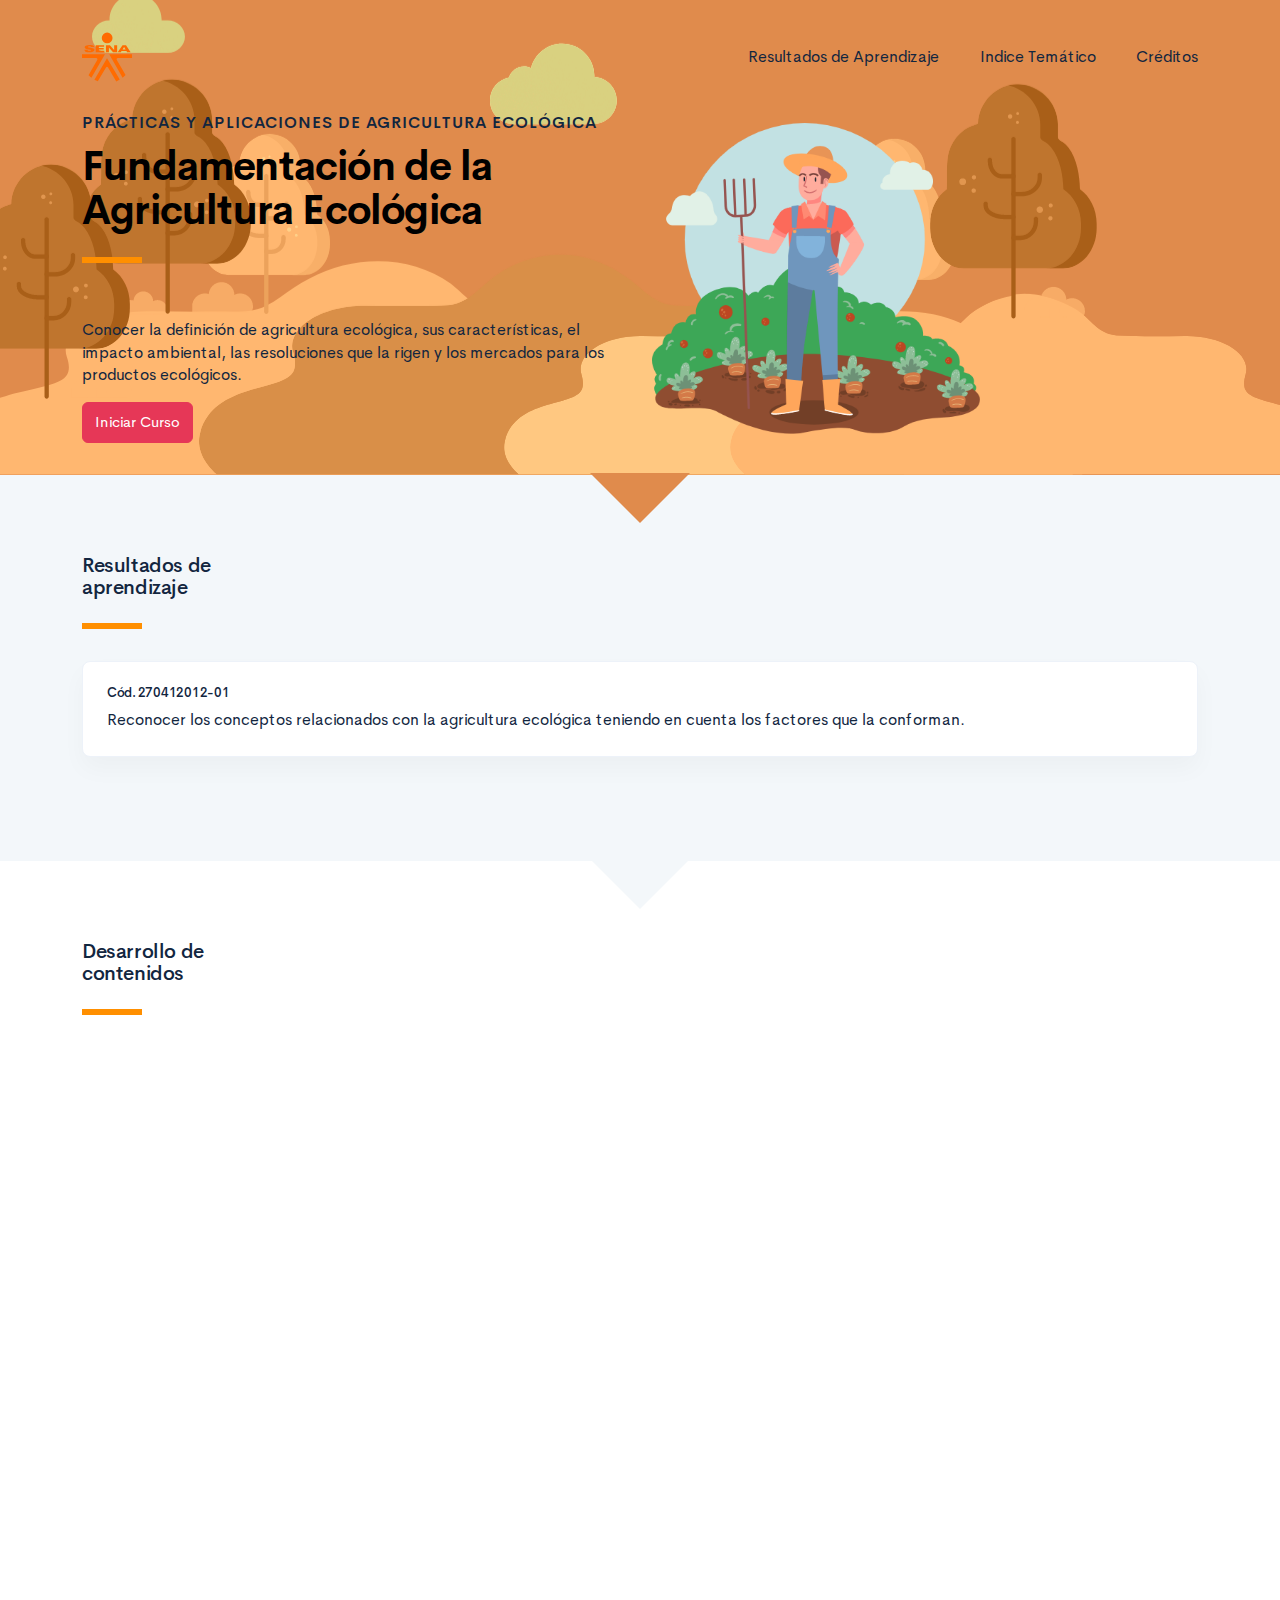
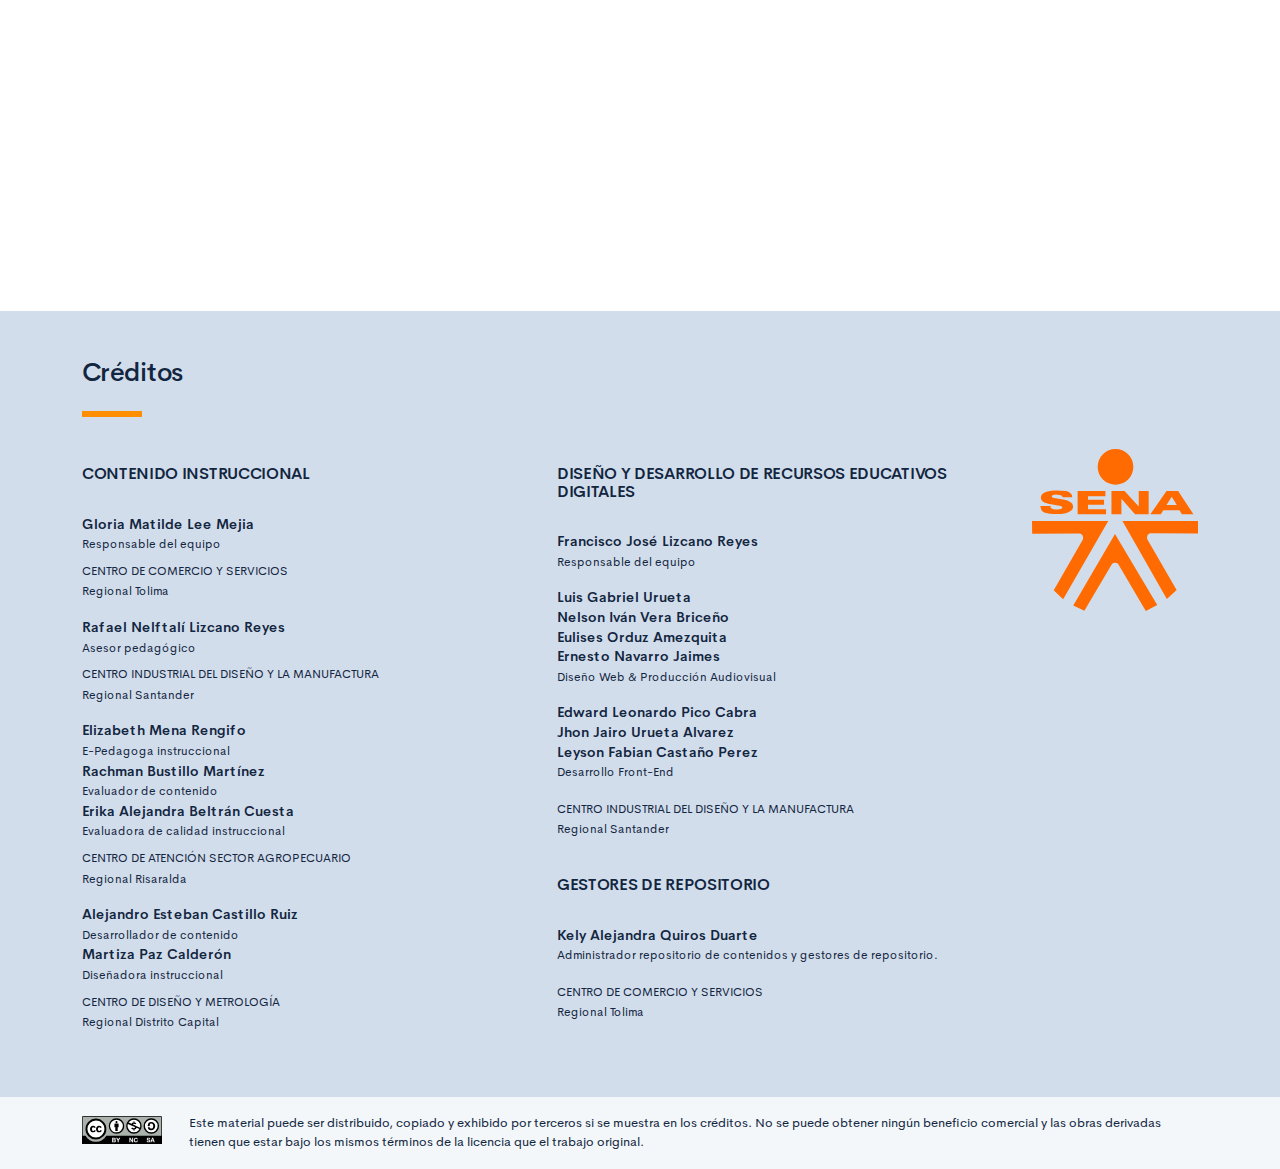
==== commit cfca9e07: "Correcciones 1" ====
--- a/public/index.html
+++ b/public/index.html
@@ -22,7 +22,7 @@
                     <nav class="curso-topbar__nav collapse show" id="curso-topbar__nav">
                         <ul class="curso-topbar__list">
                             <li class="curso-topbar__item"><a class="curso-topbar__link" href="#ResultadosAprendizaje"><span>Resultados de Aprendizaje</span></a></li>
-                            <li class="curso-topbar__item"><a class="curso-topbar__link" href="#IndiceTematico"><span>Índice Temático</span></a></li>
+                            <li class="curso-topbar__item"><a class="curso-topbar__link" href="#IndiceTematico"><span>Indice Temático</span></a></li>
                             <li class="curso-topbar__item"><a class="curso-topbar__link" href="#Creditos"><span>Créditos</span></a></li>
                         </ul>
                     </nav>
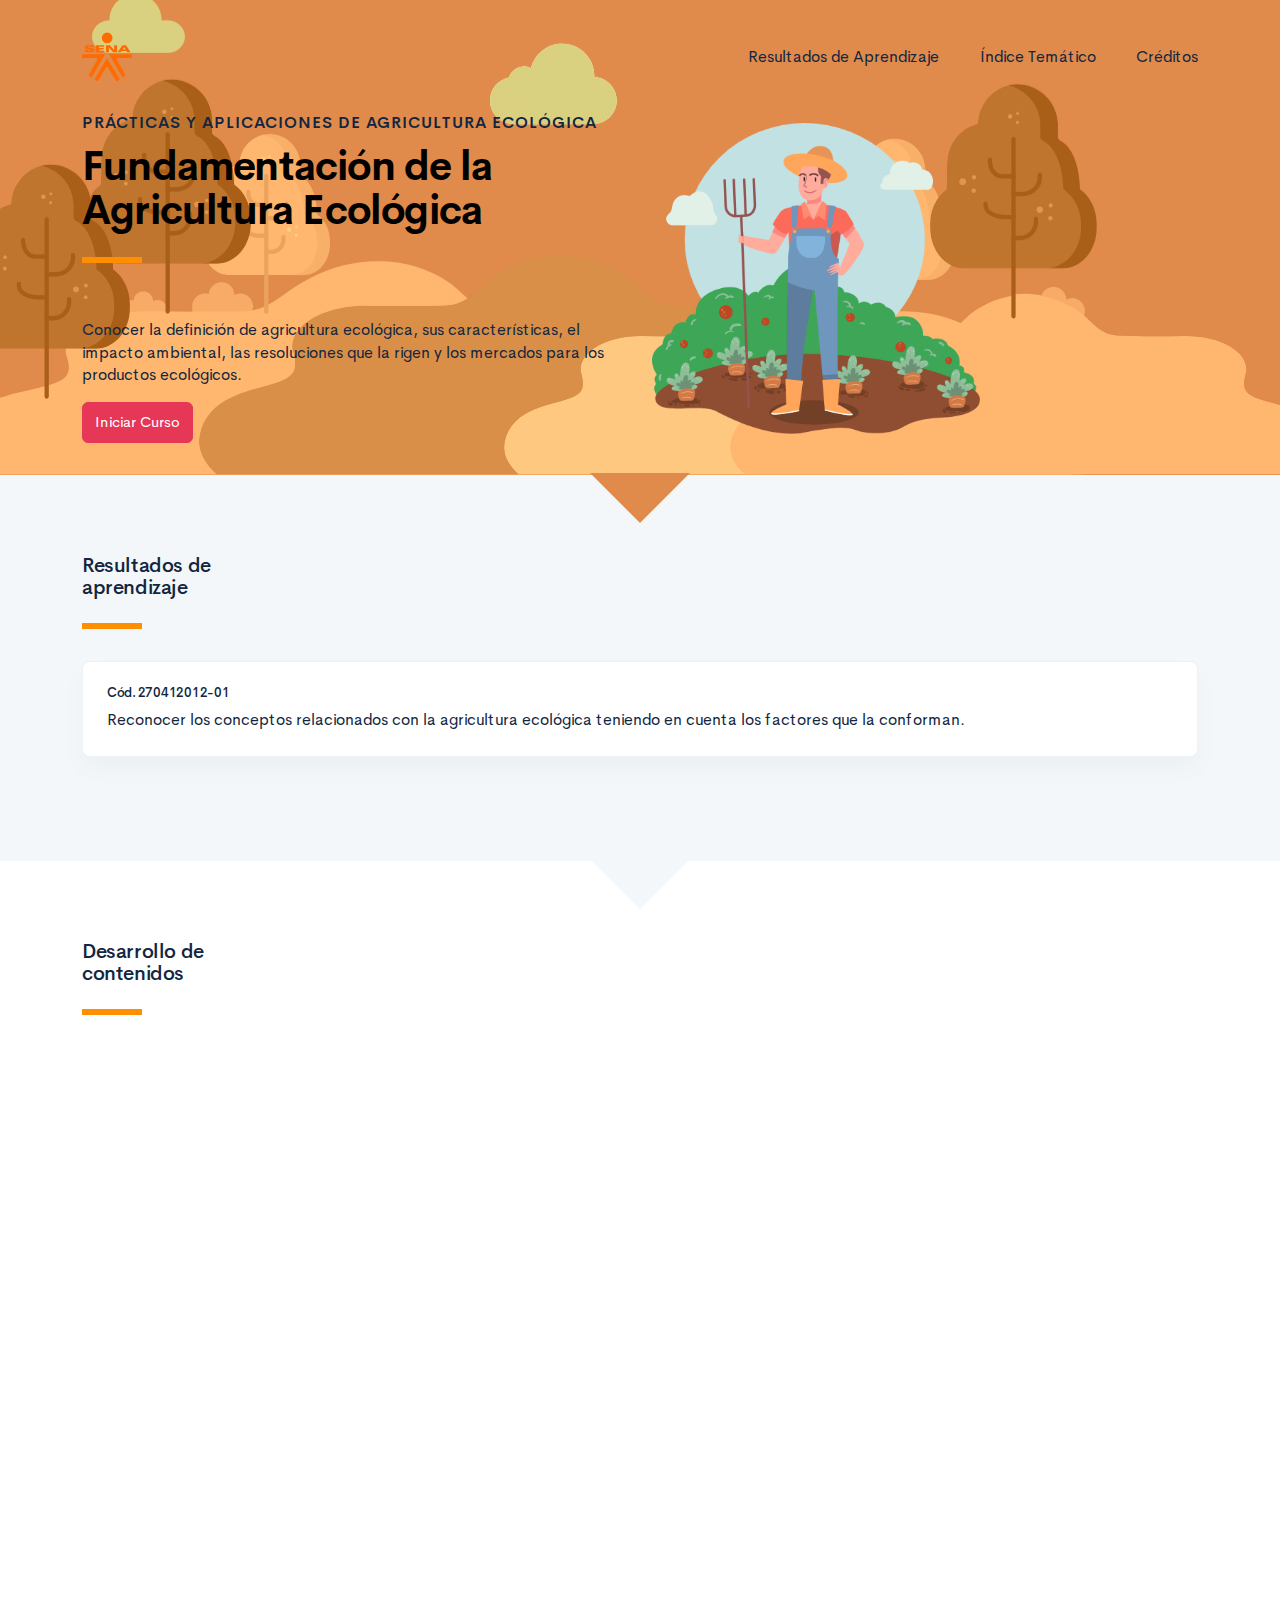
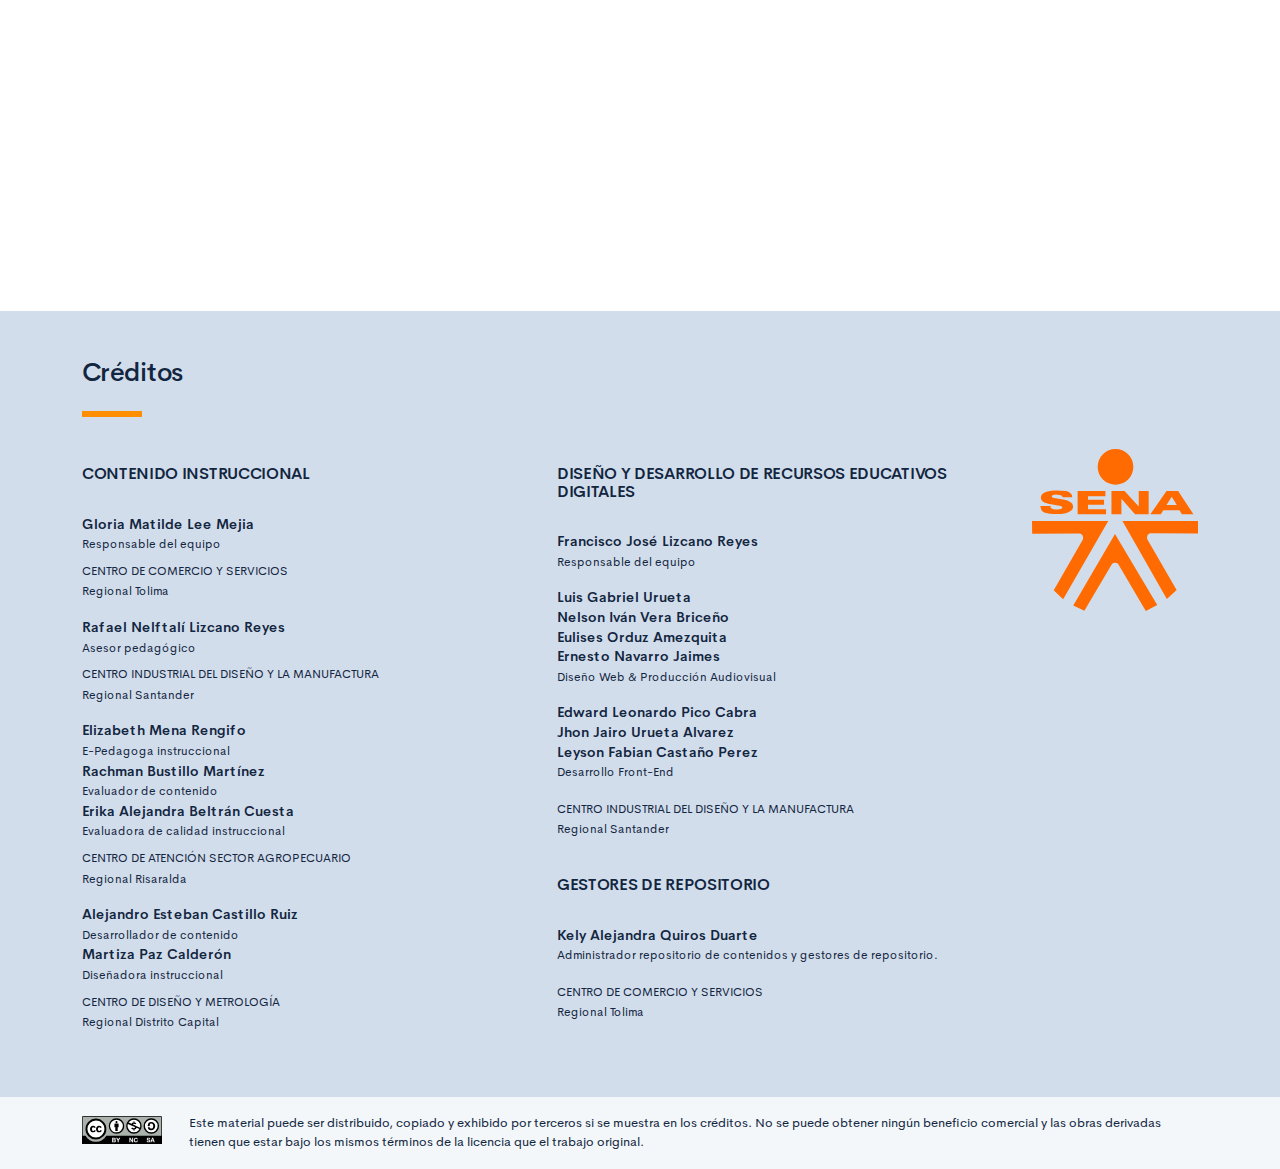
==== commit 80e69bc7: "Merge branch 'master' of https://github.com/ECORED-SENA/73311558_MF1_AGRICULTURA_ECOLOGICA" ====
--- a/public/index.html
+++ b/public/index.html
@@ -22,7 +22,7 @@
                     <nav class="curso-topbar__nav collapse show" id="curso-topbar__nav">
                         <ul class="curso-topbar__list">
                             <li class="curso-topbar__item"><a class="curso-topbar__link" href="#ResultadosAprendizaje"><span>Resultados de Aprendizaje</span></a></li>
-                            <li class="curso-topbar__item"><a class="curso-topbar__link" href="#IndiceTematico"><span>Indice Temático</span></a></li>
+                            <li class="curso-topbar__item"><a class="curso-topbar__link" href="#IndiceTematico"><span>Índice Temático</span></a></li>
                             <li class="curso-topbar__item"><a class="curso-topbar__link" href="#Creditos"><span>Créditos</span></a></li>
                         </ul>
                     </nav>
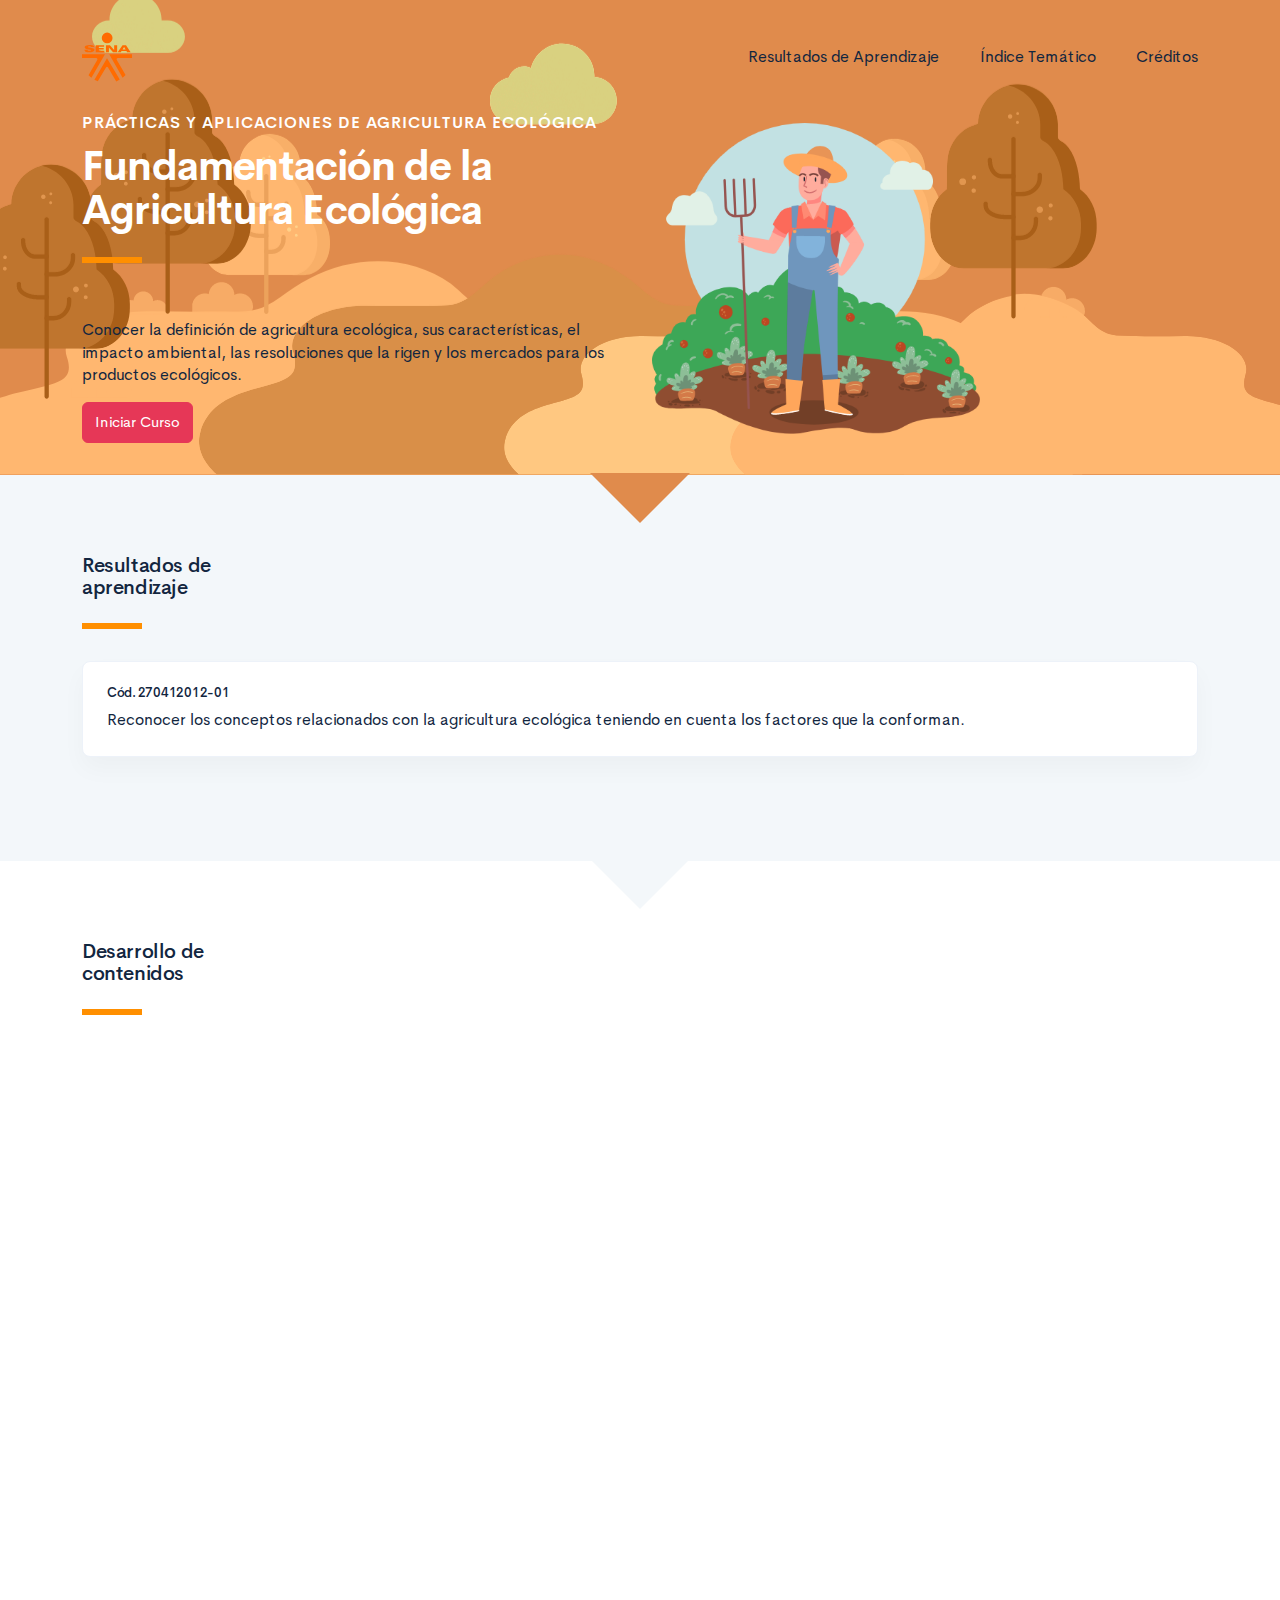
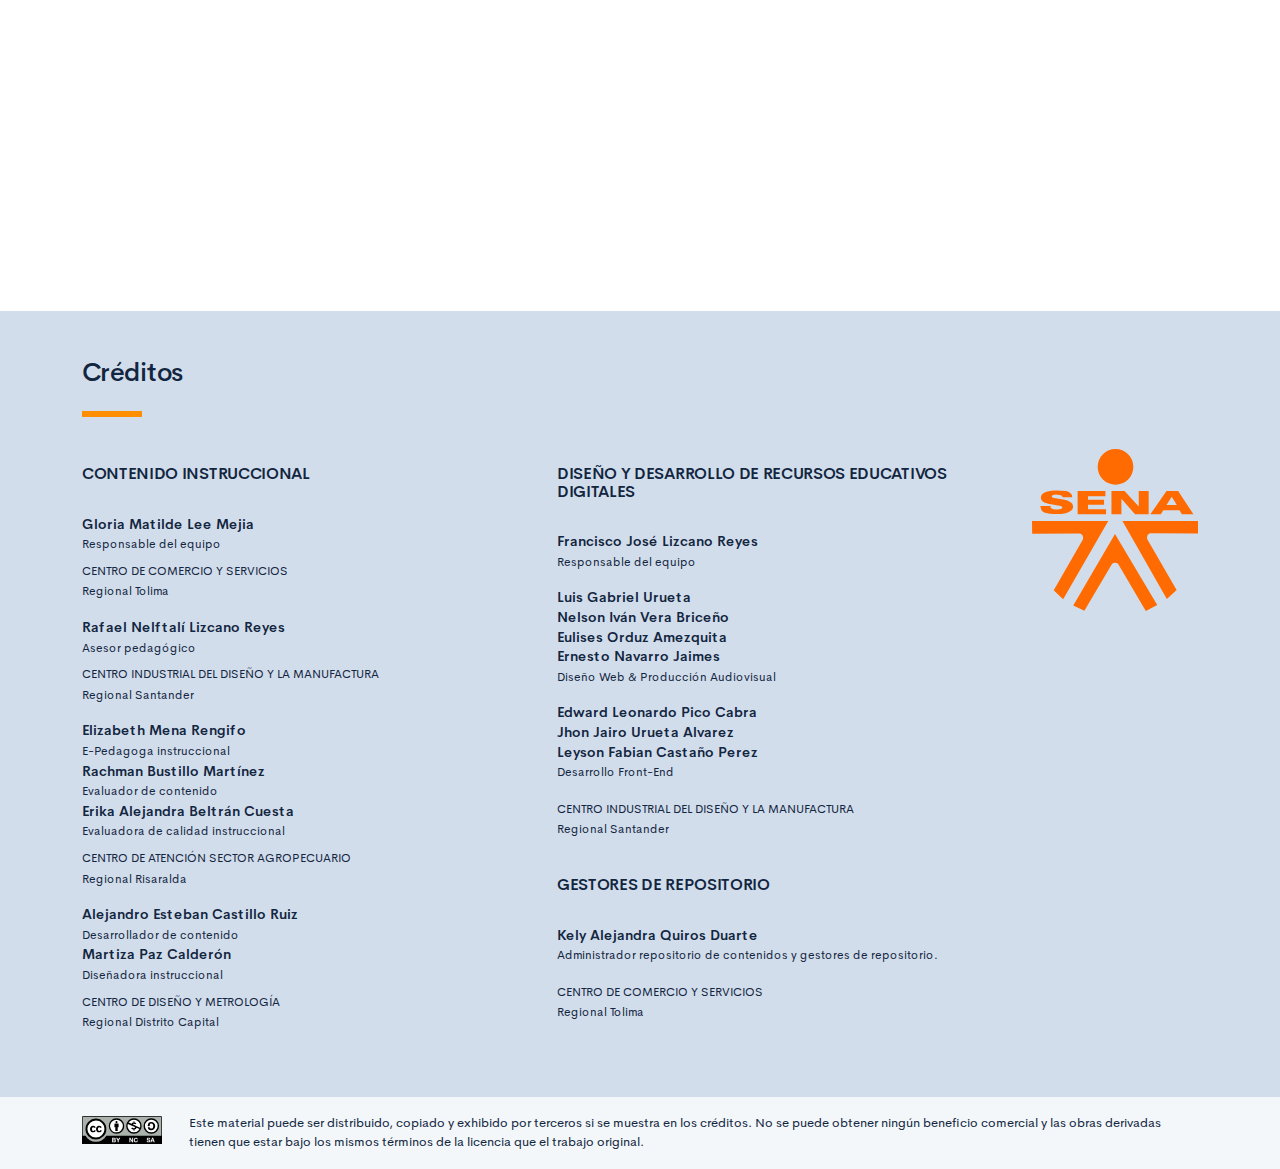
==== commit e543687b: "Correcciones 2" ====
--- a/public/index.html
+++ b/public/index.html
@@ -4,7 +4,7 @@
         <meta charset="UTF-8">
         <meta name="viewport" content="width=device-width, user-scalable=no, initial-scale=1.0, maximum-scale=1.0, minimum-scale=1.0">
         <title>PRÁCTICAS Y APLICACIONES DE AGRICULTURA ECOLÓGICA</title>
-        <meta meta name="description" content="Descripción del propósito educativo del componente">
+        <meta meta name="description" content="Fundamentación de la agricultura ecológica">
         <link rel="icon" type="image/svg+xml" href="assets/images/logos/senaLogo.svg">
         <link rel="stylesheet" href="assets/fonts/feather/feather.css">
         <link rel="stylesheet" href="assets/fonts/fontawesome/css/font-awesome.css">
--- a/public/assets/css/main.css
+++ b/public/assets/css/main.css
@@ -3,6 +3,6 @@
  * Copyright 2011-2019 The Bootstrap Authors
  * Copyright 2011-2019 Twitter, Inc.
  * Licensed under MIT (https://github.com/twbs/bootstrap/blob/master/LICENSE)
- */:root{--blue: #2C7BE5;--indigo: #727cf5;--purple: #6b5eae;--pink: #ff679b;--red: #E63757;--orange: #fd7e14;--yellow: #F6C343;--green: #00D97E;--teal: #02a8b5;--cyan: #39afd1;--white: #fff;--gray: #95AAC9;--gray-dark: #3B506C;--primary: #12263F;--secondary: #6E84A3;--success: #00A99A;--info: #39afd1;--warning: #ff8f00;--danger: #E63757;--light: #EDF2F9;--dark: #000;--white: #fff;--breakpoint-xs: 0;--breakpoint-sm: 576px;--breakpoint-md: 768px;--breakpoint-lg: 992px;--breakpoint-xl: 1200px;--font-family-sans-serif: "Cerebri Sans", sans-serif;--font-family-monospace: "Courier New", monospace}*,*::before,*::after{box-sizing:border-box}html{font-family:sans-serif;line-height:1.15;-webkit-text-size-adjust:100%;-webkit-tap-highlight-color:rgba(0,0,0,0)}article,aside,figcaption,figure,footer,header,hgroup,main,nav,section{display:block}body{margin:0;font-family:"Cerebri Sans",sans-serif;font-size:.9375rem;font-weight:400;line-height:1.5;color:#12263F;text-align:left;background-color:#F3F7FA}[tabindex="-1"]:focus:not(:focus-visible){outline:0 !important}hr{box-sizing:content-box;height:0;overflow:visible}h1,h2,h3,h4,h5,h6{margin-top:0;margin-bottom:1.125rem}p{margin-top:0;margin-bottom:1rem}abbr[title],abbr[data-original-title]{text-decoration:underline;text-decoration:underline dotted;cursor:help;border-bottom:0;text-decoration-skip-ink:none}address{margin-bottom:1rem;font-style:normal;line-height:inherit}ol,ul,dl{margin-top:0;margin-bottom:1rem}ol ol,ul ul,ol ul,ul ol{margin-bottom:0}dt{font-weight:600}dd{margin-bottom:.5rem;margin-left:0}blockquote{margin:0 0 1rem}b,strong{font-weight:bolder}small{font-size:80%}sub,sup{position:relative;font-size:75%;line-height:0;vertical-align:baseline}sub{bottom:-.25em}sup{top:-.5em}a{color:#2C7BE5;text-decoration:none;background-color:transparent}a:hover{color:#104082;text-decoration:none}a:not([href]){color:inherit;text-decoration:none}a:not([href]):hover{color:inherit;text-decoration:none}pre,code,kbd,samp{font-family:"Courier New",monospace;font-size:1em}pre{margin-top:0;margin-bottom:1rem;overflow:auto}figure{margin:0 0 1rem}img{vertical-align:middle;border-style:none}svg{overflow:hidden;vertical-align:middle}table{border-collapse:collapse}caption{padding-top:1rem;padding-bottom:1rem;color:#95AAC9;text-align:left;caption-side:bottom}th{text-align:inherit}label{display:inline-block;margin-bottom:.5rem}button{border-radius:0}button:focus{outline:1px dotted;outline:5px auto -webkit-focus-ring-color}input,button,select,optgroup,textarea{margin:0;font-family:inherit;font-size:inherit;line-height:inherit}button,input{overflow:visible}button,select{text-transform:none}select{word-wrap:normal}button,[type="button"],[type="reset"],[type="submit"]{-webkit-appearance:button}button:not(:disabled),[type="button"]:not(:disabled),[type="reset"]:not(:disabled),[type="submit"]:not(:disabled){cursor:pointer}button::-moz-focus-inner,[type="button"]::-moz-focus-inner,[type="reset"]::-moz-focus-inner,[type="submit"]::-moz-focus-inner{padding:0;border-style:none}input[type="radio"],input[type="checkbox"]{box-sizing:border-box;padding:0}input[type="date"],input[type="time"],input[type="datetime-local"],input[type="month"]{-webkit-appearance:listbox}textarea{overflow:auto;resize:vertical}fieldset{min-width:0;padding:0;margin:0;border:0}legend{display:block;width:100%;max-width:100%;padding:0;margin-bottom:.5rem;font-size:1.5rem;line-height:inherit;color:inherit;white-space:normal}progress{vertical-align:baseline}[type="number"]::-webkit-inner-spin-button,[type="number"]::-webkit-outer-spin-button{height:auto}[type="search"]{outline-offset:-2px;-webkit-appearance:none}[type="search"]::-webkit-search-decoration{-webkit-appearance:none}::-webkit-file-upload-button{font:inherit;-webkit-appearance:button}output{display:inline-block}summary{display:list-item;cursor:pointer}template{display:none}[hidden]{display:none !important}h1,h2,h3,h4,h5,h6,.h1,.h2,.h3,.h4,.h5,.h6{margin-bottom:1.125rem;font-weight:500;line-height:1.1}h1,.h1{font-size:1.625rem}h2,.h2{font-size:1.25rem}h3,.h3{font-size:1.0625rem}h4,.h4{font-size:.9375rem}h5,.h5{font-size:.8125rem}h6,.h6{font-size:.625rem}.lead{font-size:1.17188rem;font-weight:300}.display-1{font-size:4rem;font-weight:600;line-height:1.1}.display-2{font-size:3.25rem;font-weight:600;line-height:1.1}.display-3{font-size:2.625rem;font-weight:600;line-height:1.1}.display-4{font-size:2rem;font-weight:600;line-height:1.1}hr{margin-top:1rem;margin-bottom:1rem;border:0;border-top:1px solid #E3EBF6}small,.small{font-size:.8125rem;font-weight:400}mark,.mark{padding:.2em;background-color:#fcf8e3}.list-unstyled{padding-left:0;list-style:none}.list-inline{padding-left:0;list-style:none}.list-inline-item{display:inline-block}.list-inline-item:not(:last-child){margin-right:6px}.initialism{font-size:90%;text-transform:uppercase}.blockquote{margin-bottom:1.5rem;font-size:1.17188rem}.blockquote-footer{display:block;font-size:.8125rem;color:#95AAC9}.blockquote-footer::before{content:"\2014\00A0"}.img-fluid{max-width:100%;height:auto}.img-thumbnail{padding:.25rem;background-color:#F3F7FA;border:1px solid #E3EBF6;border-radius:.375rem;max-width:100%;height:auto}.figure{display:inline-block}.figure-img{margin-bottom:.75rem;line-height:1}.figure-caption{font-size:.8125rem;color:#95AAC9}code{font-size:87.5%;color:#2C7BE5;word-wrap:break-word}a>code{color:inherit}kbd{padding:.2rem .4rem;font-size:87.5%;color:#fff;background-color:#283E59;border-radius:.25rem}kbd kbd{padding:0;font-size:100%;font-weight:600}pre{display:block;font-size:87.5%;color:#283E59}pre code{font-size:inherit;color:inherit;word-break:normal}.pre-scrollable{max-height:340px;overflow-y:scroll}.container{width:100%;padding-right:12px;padding-left:12px;margin-right:auto;margin-left:auto}@media (min-width: 576px){.container{max-width:540px}}@media (min-width: 768px){.container{max-width:720px}}@media (min-width: 992px){.container{max-width:960px}}@media (min-width: 1200px){.container{max-width:1140px}}.container-fluid,.container-sm,.container-md,.container-lg,.container-xl{width:100%;padding-right:12px;padding-left:12px;margin-right:auto;margin-left:auto}@media (min-width: 576px){.container,.container-sm{max-width:540px}}@media (min-width: 768px){.container,.container-sm,.container-md{max-width:720px}}@media (min-width: 992px){.container,.container-sm,.container-md,.container-lg{max-width:960px}}@media (min-width: 1200px){.container,.container-sm,.container-md,.container-lg,.container-xl{max-width:1140px}}.row{display:flex;flex-wrap:wrap;margin-right:-12px;margin-left:-12px}.no-gutters{margin-right:0;margin-left:0}.no-gutters>.col,.no-gutters>[class*="col-"]{padding-right:0;padding-left:0}.col-1,.col-2,.col-3,.col-4,.col-5,.col-6,.col-7,.col-8,.col-9,.col-10,.col-11,.col-12,.col,.col-auto,.col-sm-1,.col-sm-2,.col-sm-3,.col-sm-4,.col-sm-5,.col-sm-6,.col-sm-7,.col-sm-8,.col-sm-9,.col-sm-10,.col-sm-11,.col-sm-12,.col-sm,.col-sm-auto,.col-md-1,.col-md-2,.col-md-3,.col-md-4,.col-md-5,.col-md-6,.col-md-7,.col-md-8,.col-md-9,.col-md-10,.col-md-11,.col-md-12,.col-md,.col-md-auto,.col-lg-1,.col-lg-2,.col-lg-3,.col-lg-4,.col-lg-5,.col-lg-6,.col-lg-7,.col-lg-8,.col-lg-9,.col-lg-10,.col-lg-11,.col-lg-12,.col-lg,.col-lg-auto,.col-xl-1,.col-xl-2,.col-xl-3,.col-xl-4,.col-xl-5,.col-xl-6,.col-xl-7,.col-xl-8,.col-xl-9,.col-xl-10,.col-xl-11,.col-xl-12,.col-xl,.col-xl-auto{position:relative;width:100%;padding-right:12px;padding-left:12px}.col{flex-basis:0;flex-grow:1;max-width:100%}.row-cols-1>*{flex:0 0 100%;max-width:100%}.row-cols-2>*{flex:0 0 50%;max-width:50%}.row-cols-3>*{flex:0 0 33.33333%;max-width:33.33333%}.row-cols-4>*{flex:0 0 25%;max-width:25%}.row-cols-5>*{flex:0 0 20%;max-width:20%}.row-cols-6>*{flex:0 0 16.66667%;max-width:16.66667%}.col-auto{flex:0 0 auto;width:auto;max-width:100%}.col-1{flex:0 0 8.33333%;max-width:8.33333%}.col-2{flex:0 0 16.66667%;max-width:16.66667%}.col-3{flex:0 0 25%;max-width:25%}.col-4{flex:0 0 33.33333%;max-width:33.33333%}.col-5{flex:0 0 41.66667%;max-width:41.66667%}.col-6{flex:0 0 50%;max-width:50%}.col-7{flex:0 0 58.33333%;max-width:58.33333%}.col-8{flex:0 0 66.66667%;max-width:66.66667%}.col-9{flex:0 0 75%;max-width:75%}.col-10{flex:0 0 83.33333%;max-width:83.33333%}.col-11{flex:0 0 91.66667%;max-width:91.66667%}.col-12{flex:0 0 100%;max-width:100%}.order-first{order:-1}.order-last{order:13}.order-0{order:0}.order-1{order:1}.order-2{order:2}.order-3{order:3}.order-4{order:4}.order-5{order:5}.order-6{order:6}.order-7{order:7}.order-8{order:8}.order-9{order:9}.order-10{order:10}.order-11{order:11}.order-12{order:12}.offset-1{margin-left:8.33333%}.offset-2{margin-left:16.66667%}.offset-3{margin-left:25%}.offset-4{margin-left:33.33333%}.offset-5{margin-left:41.66667%}.offset-6{margin-left:50%}.offset-7{margin-left:58.33333%}.offset-8{margin-left:66.66667%}.offset-9{margin-left:75%}.offset-10{margin-left:83.33333%}.offset-11{margin-left:91.66667%}@media (min-width: 576px){.col-sm{flex-basis:0;flex-grow:1;max-width:100%}.row-cols-sm-1>*{flex:0 0 100%;max-width:100%}.row-cols-sm-2>*{flex:0 0 50%;max-width:50%}.row-cols-sm-3>*{flex:0 0 33.33333%;max-width:33.33333%}.row-cols-sm-4>*{flex:0 0 25%;max-width:25%}.row-cols-sm-5>*{flex:0 0 20%;max-width:20%}.row-cols-sm-6>*{flex:0 0 16.66667%;max-width:16.66667%}.col-sm-auto{flex:0 0 auto;width:auto;max-width:100%}.col-sm-1{flex:0 0 8.33333%;max-width:8.33333%}.col-sm-2{flex:0 0 16.66667%;max-width:16.66667%}.col-sm-3{flex:0 0 25%;max-width:25%}.col-sm-4{flex:0 0 33.33333%;max-width:33.33333%}.col-sm-5{flex:0 0 41.66667%;max-width:41.66667%}.col-sm-6{flex:0 0 50%;max-width:50%}.col-sm-7{flex:0 0 58.33333%;max-width:58.33333%}.col-sm-8{flex:0 0 66.66667%;max-width:66.66667%}.col-sm-9{flex:0 0 75%;max-width:75%}.col-sm-10{flex:0 0 83.33333%;max-width:83.33333%}.col-sm-11{flex:0 0 91.66667%;max-width:91.66667%}.col-sm-12{flex:0 0 100%;max-width:100%}.order-sm-first{order:-1}.order-sm-last{order:13}.order-sm-0{order:0}.order-sm-1{order:1}.order-sm-2{order:2}.order-sm-3{order:3}.order-sm-4{order:4}.order-sm-5{order:5}.order-sm-6{order:6}.order-sm-7{order:7}.order-sm-8{order:8}.order-sm-9{order:9}.order-sm-10{order:10}.order-sm-11{order:11}.order-sm-12{order:12}.offset-sm-0{margin-left:0}.offset-sm-1{margin-left:8.33333%}.offset-sm-2{margin-left:16.66667%}.offset-sm-3{margin-left:25%}.offset-sm-4{margin-left:33.33333%}.offset-sm-5{margin-left:41.66667%}.offset-sm-6{margin-left:50%}.offset-sm-7{margin-left:58.33333%}.offset-sm-8{margin-left:66.66667%}.offset-sm-9{margin-left:75%}.offset-sm-10{margin-left:83.33333%}.offset-sm-11{margin-left:91.66667%}}@media (min-width: 768px){.col-md{flex-basis:0;flex-grow:1;max-width:100%}.row-cols-md-1>*{flex:0 0 100%;max-width:100%}.row-cols-md-2>*{flex:0 0 50%;max-width:50%}.row-cols-md-3>*{flex:0 0 33.33333%;max-width:33.33333%}.row-cols-md-4>*{flex:0 0 25%;max-width:25%}.row-cols-md-5>*{flex:0 0 20%;max-width:20%}.row-cols-md-6>*{flex:0 0 16.66667%;max-width:16.66667%}.col-md-auto{flex:0 0 auto;width:auto;max-width:100%}.col-md-1{flex:0 0 8.33333%;max-width:8.33333%}.col-md-2{flex:0 0 16.66667%;max-width:16.66667%}.col-md-3{flex:0 0 25%;max-width:25%}.col-md-4{flex:0 0 33.33333%;max-width:33.33333%}.col-md-5{flex:0 0 41.66667%;max-width:41.66667%}.col-md-6{flex:0 0 50%;max-width:50%}.col-md-7{flex:0 0 58.33333%;max-width:58.33333%}.col-md-8{flex:0 0 66.66667%;max-width:66.66667%}.col-md-9{flex:0 0 75%;max-width:75%}.col-md-10{flex:0 0 83.33333%;max-width:83.33333%}.col-md-11{flex:0 0 91.66667%;max-width:91.66667%}.col-md-12{flex:0 0 100%;max-width:100%}.order-md-first{order:-1}.order-md-last{order:13}.order-md-0{order:0}.order-md-1{order:1}.order-md-2{order:2}.order-md-3{order:3}.order-md-4{order:4}.order-md-5{order:5}.order-md-6{order:6}.order-md-7{order:7}.order-md-8{order:8}.order-md-9{order:9}.order-md-10{order:10}.order-md-11{order:11}.order-md-12{order:12}.offset-md-0{margin-left:0}.offset-md-1{margin-left:8.33333%}.offset-md-2{margin-left:16.66667%}.offset-md-3{margin-left:25%}.offset-md-4{margin-left:33.33333%}.offset-md-5{margin-left:41.66667%}.offset-md-6{margin-left:50%}.offset-md-7{margin-left:58.33333%}.offset-md-8{margin-left:66.66667%}.offset-md-9{margin-left:75%}.offset-md-10{margin-left:83.33333%}.offset-md-11{margin-left:91.66667%}}@media (min-width: 992px){.col-lg{flex-basis:0;flex-grow:1;max-width:100%}.row-cols-lg-1>*{flex:0 0 100%;max-width:100%}.row-cols-lg-2>*{flex:0 0 50%;max-width:50%}.row-cols-lg-3>*{flex:0 0 33.33333%;max-width:33.33333%}.row-cols-lg-4>*{flex:0 0 25%;max-width:25%}.row-cols-lg-5>*{flex:0 0 20%;max-width:20%}.row-cols-lg-6>*{flex:0 0 16.66667%;max-width:16.66667%}.col-lg-auto{flex:0 0 auto;width:auto;max-width:100%}.col-lg-1{flex:0 0 8.33333%;max-width:8.33333%}.col-lg-2{flex:0 0 16.66667%;max-width:16.66667%}.col-lg-3{flex:0 0 25%;max-width:25%}.col-lg-4{flex:0 0 33.33333%;max-width:33.33333%}.col-lg-5{flex:0 0 41.66667%;max-width:41.66667%}.col-lg-6{flex:0 0 50%;max-width:50%}.col-lg-7{flex:0 0 58.33333%;max-width:58.33333%}.col-lg-8{flex:0 0 66.66667%;max-width:66.66667%}.col-lg-9{flex:0 0 75%;max-width:75%}.col-lg-10{flex:0 0 83.33333%;max-width:83.33333%}.col-lg-11{flex:0 0 91.66667%;max-width:91.66667%}.col-lg-12{flex:0 0 100%;max-width:100%}.order-lg-first{order:-1}.order-lg-last{order:13}.order-lg-0{order:0}.order-lg-1{order:1}.order-lg-2{order:2}.order-lg-3{order:3}.order-lg-4{order:4}.order-lg-5{order:5}.order-lg-6{order:6}.order-lg-7{order:7}.order-lg-8{order:8}.order-lg-9{order:9}.order-lg-10{order:10}.order-lg-11{order:11}.order-lg-12{order:12}.offset-lg-0{margin-left:0}.offset-lg-1{margin-left:8.33333%}.offset-lg-2{margin-left:16.66667%}.offset-lg-3{margin-left:25%}.offset-lg-4{margin-left:33.33333%}.offset-lg-5{margin-left:41.66667%}.offset-lg-6{margin-left:50%}.offset-lg-7{margin-left:58.33333%}.offset-lg-8{margin-left:66.66667%}.offset-lg-9{margin-left:75%}.offset-lg-10{margin-left:83.33333%}.offset-lg-11{margin-left:91.66667%}}@media (min-width: 1200px){.col-xl{flex-basis:0;flex-grow:1;max-width:100%}.row-cols-xl-1>*{flex:0 0 100%;max-width:100%}.row-cols-xl-2>*{flex:0 0 50%;max-width:50%}.row-cols-xl-3>*{flex:0 0 33.33333%;max-width:33.33333%}.row-cols-xl-4>*{flex:0 0 25%;max-width:25%}.row-cols-xl-5>*{flex:0 0 20%;max-width:20%}.row-cols-xl-6>*{flex:0 0 16.66667%;max-width:16.66667%}.col-xl-auto{flex:0 0 auto;width:auto;max-width:100%}.col-xl-1{flex:0 0 8.33333%;max-width:8.33333%}.col-xl-2{flex:0 0 16.66667%;max-width:16.66667%}.col-xl-3{flex:0 0 25%;max-width:25%}.col-xl-4{flex:0 0 33.33333%;max-width:33.33333%}.col-xl-5{flex:0 0 41.66667%;max-width:41.66667%}.col-xl-6{flex:0 0 50%;max-width:50%}.col-xl-7{flex:0 0 58.33333%;max-width:58.33333%}.col-xl-8{flex:0 0 66.66667%;max-width:66.66667%}.col-xl-9{flex:0 0 75%;max-width:75%}.col-xl-10{flex:0 0 83.33333%;max-width:83.33333%}.col-xl-11{flex:0 0 91.66667%;max-width:91.66667%}.col-xl-12{flex:0 0 100%;max-width:100%}.order-xl-first{order:-1}.order-xl-last{order:13}.order-xl-0{order:0}.order-xl-1{order:1}.order-xl-2{order:2}.order-xl-3{order:3}.order-xl-4{order:4}.order-xl-5{order:5}.order-xl-6{order:6}.order-xl-7{order:7}.order-xl-8{order:8}.order-xl-9{order:9}.order-xl-10{order:10}.order-xl-11{order:11}.order-xl-12{order:12}.offset-xl-0{margin-left:0}.offset-xl-1{margin-left:8.33333%}.offset-xl-2{margin-left:16.66667%}.offset-xl-3{margin-left:25%}.offset-xl-4{margin-left:33.33333%}.offset-xl-5{margin-left:41.66667%}.offset-xl-6{margin-left:50%}.offset-xl-7{margin-left:58.33333%}.offset-xl-8{margin-left:66.66667%}.offset-xl-9{margin-left:75%}.offset-xl-10{margin-left:83.33333%}.offset-xl-11{margin-left:91.66667%}}.table{width:100%;margin-bottom:1.5rem;color:#12263F}.table th,.table td{padding:1rem;vertical-align:top;border-top:1px solid #EDF2F9}.table thead th{vertical-align:bottom;border-bottom:2px solid #EDF2F9}.table tbody+tbody{border-top:2px solid #EDF2F9}.table-sm th,.table-sm td{padding:1rem}.table-bordered{border:1px solid #EDF2F9}.table-bordered th,.table-bordered td{border:1px solid #EDF2F9}.table-bordered thead th,.table-bordered thead td{border-bottom-width:2px}.table-borderless th,.table-borderless td,.table-borderless thead th,.table-borderless tbody+tbody{border:0}.table-striped tbody tr:nth-of-type(even){background-color:#F9FBFD}.table-hover tbody tr:hover{color:#12263F;background-color:#F9FBFD}.table-primary,.table-primary>th,.table-primary>td{background-color:#bdc2c9}.table-primary th,.table-primary td,.table-primary thead th,.table-primary tbody+tbody{border-color:#848e9b}.table-hover .table-primary:hover{background-color:#afb5be}.table-hover .table-primary:hover>td,.table-hover .table-primary:hover>th{background-color:#afb5be}.table-secondary,.table-secondary>th,.table-secondary>td{background-color:#d6dde5}.table-secondary th,.table-secondary td,.table-secondary thead th,.table-secondary tbody+tbody{border-color:#b4bfcf}.table-hover .table-secondary:hover{background-color:#c6d0db}.table-hover .table-secondary:hover>td,.table-hover .table-secondary:hover>th{background-color:#c6d0db}.table-success,.table-success>th,.table-success>td{background-color:#b8e7e3}.table-success th,.table-success td,.table-success thead th,.table-success tbody+tbody{border-color:#7ad2ca}.table-hover .table-success:hover{background-color:#a5e1db}.table-hover .table-success:hover>td,.table-hover .table-success:hover>th{background-color:#a5e1db}.table-info,.table-info>th,.table-info>td{background-color:#c8e9f2}.table-info th,.table-info td,.table-info thead th,.table-info tbody+tbody{border-color:#98d5e7}.table-hover .table-info:hover{background-color:#b3e1ed}.table-hover .table-info:hover>td,.table-hover .table-info:hover>th{background-color:#b3e1ed}.table-warning,.table-warning>th,.table-warning>td{background-color:#ffe0b8}.table-warning th,.table-warning td,.table-warning thead th,.table-warning tbody+tbody{border-color:#ffc57a}.table-hover .table-warning:hover{background-color:#ffd59f}.table-hover .table-warning:hover>td,.table-hover .table-warning:hover>th{background-color:#ffd59f}.table-danger,.table-danger>th,.table-danger>td{background-color:#f8c7d0}.table-danger th,.table-danger td,.table-danger thead th,.table-danger tbody+tbody{border-color:#f297a8}.table-hover .table-danger:hover{background-color:#f5b0bd}.table-hover .table-danger:hover>td,.table-hover .table-danger:hover>th{background-color:#f5b0bd}.table-light,.table-light>th,.table-light>td{background-color:#fafbfd}.table-light th,.table-light td,.table-light thead th,.table-light tbody+tbody{border-color:#f6f8fc}.table-hover .table-light:hover{background-color:#e8ecf6}.table-hover .table-light:hover>td,.table-hover .table-light:hover>th{background-color:#e8ecf6}.table-dark,.table-dark>th,.table-dark>td{background-color:#b8b8b8}.table-dark th,.table-dark td,.table-dark thead th,.table-dark tbody+tbody{border-color:#7a7a7a}.table-hover .table-dark:hover{background-color:#ababab}.table-hover .table-dark:hover>td,.table-hover .table-dark:hover>th{background-color:#ababab}.table-white,.table-white>th,.table-white>td{background-color:#fff}.table-white th,.table-white td,.table-white thead th,.table-white tbody+tbody{border-color:#fff}.table-hover .table-white:hover{background-color:#f2f2f2}.table-hover .table-white:hover>td,.table-hover .table-white:hover>th{background-color:#f2f2f2}.table-active,.table-active>th,.table-active>td{background-color:#F9FBFD}.table-hover .table-active:hover{background-color:#e6eef7}.table-hover .table-active:hover>td,.table-hover .table-active:hover>th{background-color:#e6eef7}.table .thead-dark th{color:#fff;background-color:#3B506C;border-color:#496285}.table .thead-light th{color:#95AAC9;background-color:#F9FBFD;border-color:#EDF2F9}.table-dark{color:#fff;background-color:#3B506C}.table-dark th,.table-dark td,.table-dark thead th{border-color:#496285}.table-dark.table-bordered{border:0}.table-dark.table-striped tbody tr:nth-of-type(even){background-color:rgba(255,255,255,0.05)}.table-dark.table-hover tbody tr:hover{color:#fff;background-color:rgba(255,255,255,0.075)}@media (max-width: 575.98px){.table-responsive-sm{display:block;width:100%;overflow-x:auto;-webkit-overflow-scrolling:touch}.table-responsive-sm>.table-bordered{border:0}}@media (max-width: 767.98px){.table-responsive-md{display:block;width:100%;overflow-x:auto;-webkit-overflow-scrolling:touch}.table-responsive-md>.table-bordered{border:0}}@media (max-width: 991.98px){.table-responsive-lg{display:block;width:100%;overflow-x:auto;-webkit-overflow-scrolling:touch}.table-responsive-lg>.table-bordered{border:0}}@media (max-width: 1199.98px){.table-responsive-xl{display:block;width:100%;overflow-x:auto;-webkit-overflow-scrolling:touch}.table-responsive-xl>.table-bordered{border:0}}.table-responsive{display:block;width:100%;overflow-x:auto;-webkit-overflow-scrolling:touch}.table-responsive>.table-bordered{border:0}.form-control{display:block;width:100%;height:calc(1.5em + 1rem + 2px);padding:.5rem .75rem;font-size:.9375rem;font-weight:400;line-height:1.5;color:#12263F;background-color:#fff;background-clip:padding-box;border:1px solid #D2DDEC;border-radius:.375rem;transition:border-color 0.15s ease-in-out,box-shadow 0.15s ease-in-out}@media (prefers-reduced-motion: reduce){.form-control{transition:none}}.form-control::-ms-expand{background-color:transparent;border:0}.form-control:-moz-focusring{color:transparent;text-shadow:0 0 0 #12263F}.form-control:focus{color:#12263F;background-color:#fff;border-color:#12263F;outline:0;box-shadow:rgba(0,0,0,0)}.form-control::placeholder{color:#B1C2D9;opacity:1}.form-control:disabled,.form-control[readonly]{background-color:#fff;opacity:1}select.form-control:focus::-ms-value{color:#12263F;background-color:#fff}.form-control-file,.form-control-range{display:block;width:100%}.col-form-label{padding-top:calc(.5rem + 1px);padding-bottom:calc(.5rem + 1px);margin-bottom:0;font-size:inherit;line-height:1.5}.col-form-label-lg{padding-top:calc(.75rem + 1px);padding-bottom:calc(.75rem + 1px);font-size:.9375rem;line-height:1.5}.col-form-label-sm{padding-top:calc(.125rem + 1px);padding-bottom:calc(.125rem + 1px);font-size:.8125rem;line-height:1.75}.form-control-plaintext{display:block;width:100%;padding:.5rem 0;margin-bottom:0;font-size:.9375rem;line-height:1.5;color:#12263F;background-color:transparent;border:solid transparent;border-width:1px 0}.form-control-plaintext.form-control-sm,.form-control-plaintext.form-control-lg{padding-right:0;padding-left:0}.form-control-sm{height:calc(1.75em + .25rem + 2px);padding:.125rem .5rem;font-size:.8125rem;line-height:1.75;border-radius:.25rem}.form-control-lg{height:calc(1.5em + 1.5rem + 2px);padding:.75rem 1.25rem;font-size:.9375rem;line-height:1.5;border-radius:.5rem}select.form-control[size],select.form-control[multiple]{height:auto}textarea.form-control{height:auto}.form-group{margin-bottom:1.375rem}.form-text{display:block;margin-top:.25rem}.form-row{display:flex;flex-wrap:wrap;margin-right:-5px;margin-left:-5px}.form-row>.col,.form-row>[class*="col-"]{padding-right:5px;padding-left:5px}.form-check{position:relative;display:block;padding-left:1.25rem}.form-check-input{position:absolute;margin-top:.3rem;margin-left:-1.25rem}.form-check-input[disabled] ~ .form-check-label,.form-check-input:disabled ~ .form-check-label{color:#95AAC9}.form-check-label{margin-bottom:0}.form-check-inline{display:inline-flex;align-items:center;padding-left:0;margin-right:.75rem}.form-check-inline .form-check-input{position:static;margin-top:0;margin-right:.3125rem;margin-left:0}.valid-feedback{display:none;width:100%;margin-top:.25rem;font-size:.8125rem;color:#00A99A}.valid-tooltip{position:absolute;top:100%;z-index:5;display:none;max-width:100%;padding:.25rem .5rem;margin-top:.1rem;font-size:.8125rem;line-height:1.5;color:#fff;background-color:#00a99a;border-radius:.375rem}.was-validated :valid ~ .valid-feedback,.was-validated :valid ~ .valid-tooltip,.is-valid ~ .valid-feedback,.is-valid ~ .valid-tooltip{display:block}.was-validated .form-control:valid,.form-control.is-valid{border-color:#00A99A}.was-validated .form-control:valid:focus,.form-control.is-valid:focus{border-color:#00A99A;box-shadow:0 0 0 .15rem rgba(0,169,154,0.25)}.was-validated .custom-select:valid,.custom-select.is-valid{border-color:#00A99A}.was-validated .custom-select:valid:focus,.custom-select.is-valid:focus{border-color:#00A99A;box-shadow:0 0 0 .15rem rgba(0,169,154,0.25)}.was-validated .form-check-input:valid ~ .form-check-label,.form-check-input.is-valid ~ .form-check-label{color:#00A99A}.was-validated .form-check-input:valid ~ .valid-feedback,.was-validated .form-check-input:valid ~ .valid-tooltip,.form-check-input.is-valid ~ .valid-feedback,.form-check-input.is-valid ~ .valid-tooltip{display:block}.was-validated .custom-control-input:valid ~ .custom-control-label,.custom-control-input.is-valid ~ .custom-control-label{color:#00A99A}.was-validated .custom-control-input:valid ~ .custom-control-label::before,.custom-control-input.is-valid ~ .custom-control-label::before{border-color:#00A99A}.was-validated .custom-control-input:valid:checked ~ .custom-control-label::before,.custom-control-input.is-valid:checked ~ .custom-control-label::before{border-color:#00dcc8;background-color:#00dcc8}.was-validated .custom-control-input:valid:focus ~ .custom-control-label::before,.custom-control-input.is-valid:focus ~ .custom-control-label::before{box-shadow:0 0 0 .15rem rgba(0,169,154,0.25)}.was-validated .custom-control-input:valid:focus:not(:checked) ~ .custom-control-label::before,.custom-control-input.is-valid:focus:not(:checked) ~ .custom-control-label::before{border-color:#00A99A}.was-validated .custom-file-input:valid ~ .custom-file-label,.custom-file-input.is-valid ~ .custom-file-label{border-color:#00A99A}.was-validated .custom-file-input:valid:focus ~ .custom-file-label,.custom-file-input.is-valid:focus ~ .custom-file-label{border-color:#00A99A;box-shadow:0 0 0 .15rem rgba(0,169,154,0.25)}.invalid-feedback{display:none;width:100%;margin-top:.25rem;font-size:.8125rem;color:#E63757}.invalid-tooltip{position:absolute;top:100%;z-index:5;display:none;max-width:100%;padding:.25rem .5rem;margin-top:.1rem;font-size:.8125rem;line-height:1.5;color:#fff;background-color:#e63757;border-radius:.375rem}.was-validated :invalid ~ .invalid-feedback,.was-validated :invalid ~ .invalid-tooltip,.is-invalid ~ .invalid-feedback,.is-invalid ~ .invalid-tooltip{display:block}.was-validated .form-control:invalid,.form-control.is-invalid{border-color:#E63757}.was-validated .form-control:invalid:focus,.form-control.is-invalid:focus{border-color:#E63757;box-shadow:0 0 0 .15rem rgba(230,55,87,0.25)}.was-validated .custom-select:invalid,.custom-select.is-invalid{border-color:#E63757}.was-validated .custom-select:invalid:focus,.custom-select.is-invalid:focus{border-color:#E63757;box-shadow:0 0 0 .15rem rgba(230,55,87,0.25)}.was-validated .form-check-input:invalid ~ .form-check-label,.form-check-input.is-invalid ~ .form-check-label{color:#E63757}.was-validated .form-check-input:invalid ~ .invalid-feedback,.was-validated .form-check-input:invalid ~ .invalid-tooltip,.form-check-input.is-invalid ~ .invalid-feedback,.form-check-input.is-invalid ~ .invalid-tooltip{display:block}.was-validated .custom-control-input:invalid ~ .custom-control-label,.custom-control-input.is-invalid ~ .custom-control-label{color:#E63757}.was-validated .custom-control-input:invalid ~ .custom-control-label::before,.custom-control-input.is-invalid ~ .custom-control-label::before{border-color:#E63757}.was-validated .custom-control-input:invalid:checked ~ .custom-control-label::before,.custom-control-input.is-invalid:checked ~ .custom-control-label::before{border-color:#ec647d;background-color:#ec647d}.was-validated .custom-control-input:invalid:focus ~ .custom-control-label::before,.custom-control-input.is-invalid:focus ~ .custom-control-label::before{box-shadow:0 0 0 .15rem rgba(230,55,87,0.25)}.was-validated .custom-control-input:invalid:focus:not(:checked) ~ .custom-control-label::before,.custom-control-input.is-invalid:focus:not(:checked) ~ .custom-control-label::before{border-color:#E63757}.was-validated .custom-file-input:invalid ~ .custom-file-label,.custom-file-input.is-invalid ~ .custom-file-label{border-color:#E63757}.was-validated .custom-file-input:invalid:focus ~ .custom-file-label,.custom-file-input.is-invalid:focus ~ .custom-file-label{border-color:#E63757;box-shadow:0 0 0 .15rem rgba(230,55,87,0.25)}.form-inline{display:flex;flex-flow:row wrap;align-items:center}.form-inline .form-check{width:100%}@media (min-width: 576px){.form-inline label{display:flex;align-items:center;justify-content:center;margin-bottom:0}.form-inline .form-group{display:flex;flex:0 0 auto;flex-flow:row wrap;align-items:center;margin-bottom:0}.form-inline .form-control{display:inline-block;width:auto;vertical-align:middle}.form-inline .form-control-plaintext{display:inline-block}.form-inline .input-group,.form-inline .custom-select{width:auto}.form-inline .form-check{display:flex;align-items:center;justify-content:center;width:auto;padding-left:0}.form-inline .form-check-input{position:relative;flex-shrink:0;margin-top:0;margin-right:.25rem;margin-left:0}.form-inline .custom-control{align-items:center;justify-content:center}.form-inline .custom-control-label{margin-bottom:0}}.btn{display:inline-block;font-weight:400;color:#12263F;text-align:center;vertical-align:middle;cursor:pointer;user-select:none;background-color:transparent;border:1px solid transparent;padding:.5rem .75rem;font-size:.9375rem;line-height:1.5;border-radius:.375rem;transition:color 0.15s ease-in-out,background-color 0.15s ease-in-out,border-color 0.15s ease-in-out,box-shadow 0.15s ease-in-out}@media (prefers-reduced-motion: reduce){.btn{transition:none}}.btn:hover{color:#12263F;text-decoration:none}.btn:focus,.btn.focus{outline:0;box-shadow:0 0 0 .15rem rgba(18,38,63,0.25)}.btn.disabled,.btn:disabled{opacity:.65}a.btn.disabled,fieldset:disabled a.btn{pointer-events:none}.btn-primary{color:#fff;background-color:#12263F;border-color:#12263F}.btn-primary:hover{color:#fff;background-color:#0a1421;border-color:#070e17}.btn-primary:focus,.btn-primary.focus{color:#fff;background-color:#0a1421;border-color:#070e17;box-shadow:0 0 0 .15rem rgba(54,71,92,0.5)}.btn-primary.disabled,.btn-primary:disabled{color:#fff;background-color:#12263F;border-color:#12263F}.btn-primary:not(:disabled):not(.disabled):active,.btn-primary:not(:disabled):not(.disabled).active,.show>.btn-primary.dropdown-toggle{color:#fff;background-color:#070e17;border-color:#04080d}.btn-primary:not(:disabled):not(.disabled):active:focus,.btn-primary:not(:disabled):not(.disabled).active:focus,.show>.btn-primary.dropdown-toggle:focus{box-shadow:0 0 0 .15rem rgba(54,71,92,0.5)}.btn-secondary{color:#fff;background-color:#6E84A3;border-color:#6E84A3}.btn-secondary:hover{color:#fff;background-color:#5b7190;border-color:#566b88}.btn-secondary:focus,.btn-secondary.focus{color:#fff;background-color:#5b7190;border-color:#566b88;box-shadow:0 0 0 .15rem rgba(132,150,177,0.5)}.btn-secondary.disabled,.btn-secondary:disabled{color:#fff;background-color:#6E84A3;border-color:#6E84A3}.btn-secondary:not(:disabled):not(.disabled):active,.btn-secondary:not(:disabled):not(.disabled).active,.show>.btn-secondary.dropdown-toggle{color:#fff;background-color:#566b88;border-color:#516580}.btn-secondary:not(:disabled):not(.disabled):active:focus,.btn-secondary:not(:disabled):not(.disabled).active:focus,.show>.btn-secondary.dropdown-toggle:focus{box-shadow:0 0 0 .15rem rgba(132,150,177,0.5)}.btn-success{color:#fff;background-color:#00A99A;border-color:#00A99A}.btn-success:hover{color:#fff;background-color:#008377;border-color:#00766c}.btn-success:focus,.btn-success.focus{color:#fff;background-color:#008377;border-color:#00766c;box-shadow:0 0 0 .15rem rgba(38,182,169,0.5)}.btn-success.disabled,.btn-success:disabled{color:#fff;background-color:#00A99A;border-color:#00A99A}.btn-success:not(:disabled):not(.disabled):active,.btn-success:not(:disabled):not(.disabled).active,.show>.btn-success.dropdown-toggle{color:#fff;background-color:#00766c;border-color:#006960}.btn-success:not(:disabled):not(.disabled):active:focus,.btn-success:not(:disabled):not(.disabled).active:focus,.show>.btn-success.dropdown-toggle:focus{box-shadow:0 0 0 .15rem rgba(38,182,169,0.5)}.btn-info{color:#fff;background-color:#39afd1;border-color:#39afd1}.btn-info:hover{color:#fff;background-color:#2b99b9;border-color:#2991ae}.btn-info:focus,.btn-info.focus{color:#fff;background-color:#2b99b9;border-color:#2991ae;box-shadow:0 0 0 .15rem rgba(87,187,216,0.5)}.btn-info.disabled,.btn-info:disabled{color:#fff;background-color:#39afd1;border-color:#39afd1}.btn-info:not(:disabled):not(.disabled):active,.btn-info:not(:disabled):not(.disabled).active,.show>.btn-info.dropdown-toggle{color:#fff;background-color:#2991ae;border-color:#2688a4}.btn-info:not(:disabled):not(.disabled):active:focus,.btn-info:not(:disabled):not(.disabled).active:focus,.show>.btn-info.dropdown-toggle:focus{box-shadow:0 0 0 .15rem rgba(87,187,216,0.5)}.btn-warning{color:#283E59;background-color:#ff8f00;border-color:#ff8f00}.btn-warning:hover{color:#fff;background-color:#d97a00;border-color:#cc7200}.btn-warning:focus,.btn-warning.focus{color:#fff;background-color:#d97a00;border-color:#cc7200;box-shadow:0 0 0 .15rem rgba(223,131,13,0.5)}.btn-warning.disabled,.btn-warning:disabled{color:#283E59;background-color:#ff8f00;border-color:#ff8f00}.btn-warning:not(:disabled):not(.disabled):active,.btn-warning:not(:disabled):not(.disabled).active,.show>.btn-warning.dropdown-toggle{color:#fff;background-color:#cc7200;border-color:#bf6b00}.btn-warning:not(:disabled):not(.disabled):active:focus,.btn-warning:not(:disabled):not(.disabled).active:focus,.show>.btn-warning.dropdown-toggle:focus{box-shadow:0 0 0 .15rem rgba(223,131,13,0.5)}.btn-danger{color:#fff;background-color:#E63757;border-color:#E63757}.btn-danger:hover{color:#fff;background-color:#db1b3f;border-color:#d01a3b}.btn-danger:focus,.btn-danger.focus{color:#fff;background-color:#db1b3f;border-color:#d01a3b;box-shadow:0 0 0 .15rem rgba(234,85,112,0.5)}.btn-danger.disabled,.btn-danger:disabled{color:#fff;background-color:#E63757;border-color:#E63757}.btn-danger:not(:disabled):not(.disabled):active,.btn-danger:not(:disabled):not(.disabled).active,.show>.btn-danger.dropdown-toggle{color:#fff;background-color:#d01a3b;border-color:#c51938}.btn-danger:not(:disabled):not(.disabled):active:focus,.btn-danger:not(:disabled):not(.disabled).active:focus,.show>.btn-danger.dropdown-toggle:focus{box-shadow:0 0 0 .15rem rgba(234,85,112,0.5)}.btn-light{color:#283E59;background-color:#EDF2F9;border-color:#EDF2F9}.btn-light:hover{color:#283E59;background-color:#d0ddef;border-color:#c7d6ec}.btn-light:focus,.btn-light.focus{color:#283E59;background-color:#d0ddef;border-color:#c7d6ec;box-shadow:0 0 0 .15rem rgba(207,215,225,0.5)}.btn-light.disabled,.btn-light:disabled{color:#283E59;background-color:#EDF2F9;border-color:#EDF2F9}.btn-light:not(:disabled):not(.disabled):active,.btn-light:not(:disabled):not(.disabled).active,.show>.btn-light.dropdown-toggle{color:#283E59;background-color:#c7d6ec;border-color:#bdcfe9}.btn-light:not(:disabled):not(.disabled):active:focus,.btn-light:not(:disabled):not(.disabled).active:focus,.show>.btn-light.dropdown-toggle:focus{box-shadow:0 0 0 .15rem rgba(207,215,225,0.5)}.btn-dark{color:#fff;background-color:#000;border-color:#000}.btn-dark:hover{color:#fff;background-color:#000;border-color:#000}.btn-dark:focus,.btn-dark.focus{color:#fff;background-color:#000;border-color:#000;box-shadow:0 0 0 .15rem rgba(38,38,38,0.5)}.btn-dark.disabled,.btn-dark:disabled{color:#fff;background-color:#000;border-color:#000}.btn-dark:not(:disabled):not(.disabled):active,.btn-dark:not(:disabled):not(.disabled).active,.show>.btn-dark.dropdown-toggle{color:#fff;background-color:#000;border-color:#000}.btn-dark:not(:disabled):not(.disabled):active:focus,.btn-dark:not(:disabled):not(.disabled).active:focus,.show>.btn-dark.dropdown-toggle:focus{box-shadow:0 0 0 .15rem rgba(38,38,38,0.5)}.btn-white{color:#283E59;background-color:#fff;border-color:#fff}.btn-white:hover{color:#283E59;background-color:#ececec;border-color:#e6e6e6}.btn-white:focus,.btn-white.focus{color:#283E59;background-color:#ececec;border-color:#e6e6e6;box-shadow:0 0 0 .15rem rgba(223,226,230,0.5)}.btn-white.disabled,.btn-white:disabled{color:#283E59;background-color:#fff;border-color:#fff}.btn-white:not(:disabled):not(.disabled):active,.btn-white:not(:disabled):not(.disabled).active,.show>.btn-white.dropdown-toggle{color:#283E59;background-color:#e6e6e6;border-color:#dfdfdf}.btn-white:not(:disabled):not(.disabled):active:focus,.btn-white:not(:disabled):not(.disabled).active:focus,.show>.btn-white.dropdown-toggle:focus{box-shadow:0 0 0 .15rem rgba(223,226,230,0.5)}.btn-outline-primary{color:#12263F;border-color:#12263F}.btn-outline-primary:hover{color:#fff;background-color:#12263F;border-color:#12263F}.btn-outline-primary:focus,.btn-outline-primary.focus{box-shadow:0 0 0 .15rem rgba(18,38,63,0.5)}.btn-outline-primary.disabled,.btn-outline-primary:disabled{color:#12263F;background-color:transparent}.btn-outline-primary:not(:disabled):not(.disabled):active,.btn-outline-primary:not(:disabled):not(.disabled).active,.show>.btn-outline-primary.dropdown-toggle{color:#fff;background-color:#12263F;border-color:#12263F}.btn-outline-primary:not(:disabled):not(.disabled):active:focus,.btn-outline-primary:not(:disabled):not(.disabled).active:focus,.show>.btn-outline-primary.dropdown-toggle:focus{box-shadow:0 0 0 .15rem rgba(18,38,63,0.5)}.btn-outline-secondary{color:#6E84A3;border-color:#6E84A3}.btn-outline-secondary:hover{color:#fff;background-color:#6E84A3;border-color:#6E84A3}.btn-outline-secondary:focus,.btn-outline-secondary.focus{box-shadow:0 0 0 .15rem rgba(110,132,163,0.5)}.btn-outline-secondary.disabled,.btn-outline-secondary:disabled{color:#6E84A3;background-color:transparent}.btn-outline-secondary:not(:disabled):not(.disabled):active,.btn-outline-secondary:not(:disabled):not(.disabled).active,.show>.btn-outline-secondary.dropdown-toggle{color:#fff;background-color:#6E84A3;border-color:#6E84A3}.btn-outline-secondary:not(:disabled):not(.disabled):active:focus,.btn-outline-secondary:not(:disabled):not(.disabled).active:focus,.show>.btn-outline-secondary.dropdown-toggle:focus{box-shadow:0 0 0 .15rem rgba(110,132,163,0.5)}.btn-outline-success{color:#00A99A;border-color:#00A99A}.btn-outline-success:hover{color:#fff;background-color:#00A99A;border-color:#00A99A}.btn-outline-success:focus,.btn-outline-success.focus{box-shadow:0 0 0 .15rem rgba(0,169,154,0.5)}.btn-outline-success.disabled,.btn-outline-success:disabled{color:#00A99A;background-color:transparent}.btn-outline-success:not(:disabled):not(.disabled):active,.btn-outline-success:not(:disabled):not(.disabled).active,.show>.btn-outline-success.dropdown-toggle{color:#fff;background-color:#00A99A;border-color:#00A99A}.btn-outline-success:not(:disabled):not(.disabled):active:focus,.btn-outline-success:not(:disabled):not(.disabled).active:focus,.show>.btn-outline-success.dropdown-toggle:focus{box-shadow:0 0 0 .15rem rgba(0,169,154,0.5)}.btn-outline-info{color:#39afd1;border-color:#39afd1}.btn-outline-info:hover{color:#fff;background-color:#39afd1;border-color:#39afd1}.btn-outline-info:focus,.btn-outline-info.focus{box-shadow:0 0 0 .15rem rgba(57,175,209,0.5)}.btn-outline-info.disabled,.btn-outline-info:disabled{color:#39afd1;background-color:transparent}.btn-outline-info:not(:disabled):not(.disabled):active,.btn-outline-info:not(:disabled):not(.disabled).active,.show>.btn-outline-info.dropdown-toggle{color:#fff;background-color:#39afd1;border-color:#39afd1}.btn-outline-info:not(:disabled):not(.disabled):active:focus,.btn-outline-info:not(:disabled):not(.disabled).active:focus,.show>.btn-outline-info.dropdown-toggle:focus{box-shadow:0 0 0 .15rem rgba(57,175,209,0.5)}.btn-outline-warning{color:#ff8f00;border-color:#ff8f00}.btn-outline-warning:hover{color:#283E59;background-color:#ff8f00;border-color:#ff8f00}.btn-outline-warning:focus,.btn-outline-warning.focus{box-shadow:0 0 0 .15rem rgba(255,143,0,0.5)}.btn-outline-warning.disabled,.btn-outline-warning:disabled{color:#ff8f00;background-color:transparent}.btn-outline-warning:not(:disabled):not(.disabled):active,.btn-outline-warning:not(:disabled):not(.disabled).active,.show>.btn-outline-warning.dropdown-toggle{color:#283E59;background-color:#ff8f00;border-color:#ff8f00}.btn-outline-warning:not(:disabled):not(.disabled):active:focus,.btn-outline-warning:not(:disabled):not(.disabled).active:focus,.show>.btn-outline-warning.dropdown-toggle:focus{box-shadow:0 0 0 .15rem rgba(255,143,0,0.5)}.btn-outline-danger{color:#E63757;border-color:#E63757}.btn-outline-danger:hover{color:#fff;background-color:#E63757;border-color:#E63757}.btn-outline-danger:focus,.btn-outline-danger.focus{box-shadow:0 0 0 .15rem rgba(230,55,87,0.5)}.btn-outline-danger.disabled,.btn-outline-danger:disabled{color:#E63757;background-color:transparent}.btn-outline-danger:not(:disabled):not(.disabled):active,.btn-outline-danger:not(:disabled):not(.disabled).active,.show>.btn-outline-danger.dropdown-toggle{color:#fff;background-color:#E63757;border-color:#E63757}.btn-outline-danger:not(:disabled):not(.disabled):active:focus,.btn-outline-danger:not(:disabled):not(.disabled).active:focus,.show>.btn-outline-danger.dropdown-toggle:focus{box-shadow:0 0 0 .15rem rgba(230,55,87,0.5)}.btn-outline-light{color:#EDF2F9;border-color:#EDF2F9}.btn-outline-light:hover{color:#283E59;background-color:#EDF2F9;border-color:#EDF2F9}.btn-outline-light:focus,.btn-outline-light.focus{box-shadow:0 0 0 .15rem rgba(237,242,249,0.5)}.btn-outline-light.disabled,.btn-outline-light:disabled{color:#EDF2F9;background-color:transparent}.btn-outline-light:not(:disabled):not(.disabled):active,.btn-outline-light:not(:disabled):not(.disabled).active,.show>.btn-outline-light.dropdown-toggle{color:#283E59;background-color:#EDF2F9;border-color:#EDF2F9}.btn-outline-light:not(:disabled):not(.disabled):active:focus,.btn-outline-light:not(:disabled):not(.disabled).active:focus,.show>.btn-outline-light.dropdown-toggle:focus{box-shadow:0 0 0 .15rem rgba(237,242,249,0.5)}.btn-outline-dark{color:#000;border-color:#000}.btn-outline-dark:hover{color:#fff;background-color:#000;border-color:#000}.btn-outline-dark:focus,.btn-outline-dark.focus{box-shadow:0 0 0 .15rem rgba(0,0,0,0.5)}.btn-outline-dark.disabled,.btn-outline-dark:disabled{color:#000;background-color:transparent}.btn-outline-dark:not(:disabled):not(.disabled):active,.btn-outline-dark:not(:disabled):not(.disabled).active,.show>.btn-outline-dark.dropdown-toggle{color:#fff;background-color:#000;border-color:#000}.btn-outline-dark:not(:disabled):not(.disabled):active:focus,.btn-outline-dark:not(:disabled):not(.disabled).active:focus,.show>.btn-outline-dark.dropdown-toggle:focus{box-shadow:0 0 0 .15rem rgba(0,0,0,0.5)}.btn-outline-white{color:#fff;border-color:#fff}.btn-outline-white:hover{color:#283E59;background-color:#fff;border-color:#fff}.btn-outline-white:focus,.btn-outline-white.focus{box-shadow:0 0 0 .15rem rgba(255,255,255,0.5)}.btn-outline-white.disabled,.btn-outline-white:disabled{color:#fff;background-color:transparent}.btn-outline-white:not(:disabled):not(.disabled):active,.btn-outline-white:not(:disabled):not(.disabled).active,.show>.btn-outline-white.dropdown-toggle{color:#283E59;background-color:#fff;border-color:#fff}.btn-outline-white:not(:disabled):not(.disabled):active:focus,.btn-outline-white:not(:disabled):not(.disabled).active:focus,.show>.btn-outline-white.dropdown-toggle:focus{box-shadow:0 0 0 .15rem rgba(255,255,255,0.5)}.btn-link{font-weight:400;color:#2C7BE5;text-decoration:none}.btn-link:hover{color:#104082;text-decoration:none}.btn-link:focus,.btn-link.focus{text-decoration:none;box-shadow:none}.btn-link:disabled,.btn-link.disabled{color:#B1C2D9;pointer-events:none}.btn-lg,.btn-group-lg>.btn{padding:.75rem 1.25rem;font-size:.9375rem;line-height:1.5;border-radius:.5rem}.btn-sm,.btn-group-sm>.btn{padding:.125rem .5rem;font-size:.8125rem;line-height:1.75;border-radius:.25rem}.btn-block{display:block;width:100%}.btn-block+.btn-block{margin-top:.5rem}input[type="submit"].btn-block,input[type="reset"].btn-block,input[type="button"].btn-block{width:100%}.fade{transition:opacity 0.15s linear}@media (prefers-reduced-motion: reduce){.fade{transition:none}}.fade:not(.show){opacity:0}.collapse:not(.show){display:none}.collapsing{position:relative;height:0;overflow:hidden;transition:height 0.35s ease}@media (prefers-reduced-motion: reduce){.collapsing{transition:none}}.dropup,.dropright,.dropdown,.dropleft{position:relative}.dropdown-toggle{white-space:nowrap}.dropdown-toggle::after{display:inline-block;margin-left:.2125em;vertical-align:.2125em;content:"";border-top:.25em solid;border-right:.25em solid transparent;border-bottom:0;border-left:.25em solid transparent}.dropdown-toggle:empty::after{margin-left:0}.dropdown-menu{position:absolute;top:100%;left:0;z-index:1000;display:none;float:left;min-width:10rem;padding:.5rem 0;margin:0 0 0;font-size:.9375rem;color:#12263F;text-align:left;list-style:none;background-color:#fff;background-clip:padding-box;border:1px solid rgba(0,0,0,0.1);border-radius:.375rem}.dropdown-menu-left{right:auto;left:0}.dropdown-menu-right{right:0;left:auto}@media (min-width: 576px){.dropdown-menu-sm-left{right:auto;left:0}.dropdown-menu-sm-right{right:0;left:auto}}@media (min-width: 768px){.dropdown-menu-md-left{right:auto;left:0}.dropdown-menu-md-right{right:0;left:auto}}@media (min-width: 992px){.dropdown-menu-lg-left{right:auto;left:0}.dropdown-menu-lg-right{right:0;left:auto}}@media (min-width: 1200px){.dropdown-menu-xl-left{right:auto;left:0}.dropdown-menu-xl-right{right:0;left:auto}}.dropup .dropdown-menu{top:auto;bottom:100%;margin-top:0;margin-bottom:0}.dropup .dropdown-toggle::after{display:inline-block;margin-left:.2125em;vertical-align:.2125em;content:"";border-top:0;border-right:.25em solid transparent;border-bottom:.25em solid;border-left:.25em solid transparent}.dropup .dropdown-toggle:empty::after{margin-left:0}.dropright .dropdown-menu{top:0;right:auto;left:100%;margin-top:0;margin-left:0}.dropright .dropdown-toggle::after{display:inline-block;margin-left:.2125em;vertical-align:.2125em;content:"";border-top:.25em solid transparent;border-right:0;border-bottom:.25em solid transparent;border-left:.25em solid}.dropright .dropdown-toggle:empty::after{margin-left:0}.dropright .dropdown-toggle::after{vertical-align:0}.dropleft .dropdown-menu{top:0;right:100%;left:auto;margin-top:0;margin-right:0}.dropleft .dropdown-toggle::after{display:inline-block;margin-left:.2125em;vertical-align:.2125em;content:""}.dropleft .dropdown-toggle::after{display:none}.dropleft .dropdown-toggle::before{display:inline-block;margin-right:.2125em;vertical-align:.2125em;content:"";border-top:.25em solid transparent;border-right:.25em solid;border-bottom:.25em solid transparent}.dropleft .dropdown-toggle:empty::after{margin-left:0}.dropleft .dropdown-toggle::before{vertical-align:0}.dropdown-menu[x-placement^="top"],.dropdown-menu[x-placement^="right"],.dropdown-menu[x-placement^="bottom"],.dropdown-menu[x-placement^="left"]{right:auto;bottom:auto}.dropdown-divider{height:0;margin:.75rem 0;overflow:hidden;border-top:1px solid #EDF2F9}.dropdown-item{display:block;width:100%;padding:.375rem 1.5rem;clear:both;font-weight:400;color:#6E84A3;text-align:inherit;white-space:nowrap;background-color:transparent;border:0}.dropdown-item:hover,.dropdown-item:focus{color:#000;text-decoration:none;background-color:rgba(0,0,0,0)}.dropdown-item.active,.dropdown-item:active{color:#000;text-decoration:none;background-color:rgba(0,0,0,0)}.dropdown-item.disabled,.dropdown-item:disabled{color:#95AAC9;pointer-events:none;background-color:transparent}.dropdown-menu.show{display:block}.dropdown-header{display:block;padding:.5rem 1.5rem;margin-bottom:0;font-size:.8125rem;color:inherit;white-space:nowrap}.dropdown-item-text{display:block;padding:.375rem 1.5rem;color:#6E84A3}.btn-group,.btn-group-vertical{position:relative;display:inline-flex;vertical-align:middle}.btn-group>.btn,.btn-group-vertical>.btn{position:relative;flex:1 1 auto}.btn-group>.btn:hover,.btn-group-vertical>.btn:hover{z-index:1}.btn-group>.btn:focus,.btn-group>.btn:active,.btn-group>.btn.active,.btn-group-vertical>.btn:focus,.btn-group-vertical>.btn:active,.btn-group-vertical>.btn.active{z-index:1}.btn-toolbar{display:flex;flex-wrap:wrap;justify-content:flex-start}.btn-toolbar .input-group{width:auto}.btn-group>.btn:not(:first-child),.btn-group>.btn-group:not(:first-child){margin-left:-1px}.btn-group>.btn:not(:last-child):not(.dropdown-toggle),.btn-group>.btn-group:not(:last-child)>.btn{border-top-right-radius:0;border-bottom-right-radius:0}.btn-group>.btn:not(:first-child),.btn-group>.btn-group:not(:first-child)>.btn{border-top-left-radius:0;border-bottom-left-radius:0}.dropdown-toggle-split{padding-right:.5625rem;padding-left:.5625rem}.dropdown-toggle-split::after,.dropup .dropdown-toggle-split::after,.dropright .dropdown-toggle-split::after{margin-left:0}.dropleft .dropdown-toggle-split::before{margin-right:0}.btn-sm+.dropdown-toggle-split,.btn-group-sm>.btn+.dropdown-toggle-split{padding-right:.375rem;padding-left:.375rem}.btn-lg+.dropdown-toggle-split,.btn-group-lg>.btn+.dropdown-toggle-split{padding-right:.9375rem;padding-left:.9375rem}.btn-group-vertical{flex-direction:column;align-items:flex-start;justify-content:center}.btn-group-vertical>.btn,.btn-group-vertical>.btn-group{width:100%}.btn-group-vertical>.btn:not(:first-child),.btn-group-vertical>.btn-group:not(:first-child){margin-top:-1px}.btn-group-vertical>.btn:not(:last-child):not(.dropdown-toggle),.btn-group-vertical>.btn-group:not(:last-child)>.btn{border-bottom-right-radius:0;border-bottom-left-radius:0}.btn-group-vertical>.btn:not(:first-child),.btn-group-vertical>.btn-group:not(:first-child)>.btn{border-top-left-radius:0;border-top-right-radius:0}.btn-group-toggle>.btn,.btn-group-toggle>.btn-group>.btn{margin-bottom:0}.btn-group-toggle>.btn input[type="radio"],.btn-group-toggle>.btn input[type="checkbox"],.btn-group-toggle>.btn-group>.btn input[type="radio"],.btn-group-toggle>.btn-group>.btn input[type="checkbox"]{position:absolute;clip:rect(0, 0, 0, 0);pointer-events:none}.input-group{position:relative;display:flex;flex-wrap:wrap;align-items:stretch;width:100%}.input-group>.form-control,.input-group>.form-control-plaintext,.input-group>.custom-select,.input-group>.custom-file{position:relative;flex:1 1 0%;min-width:0;margin-bottom:0}.input-group>.form-control+.form-control,.input-group>.form-control+.custom-select,.input-group>.form-control+.custom-file,.input-group>.form-control-plaintext+.form-control,.input-group>.form-control-plaintext+.custom-select,.input-group>.form-control-plaintext+.custom-file,.input-group>.custom-select+.form-control,.input-group>.custom-select+.custom-select,.input-group>.custom-select+.custom-file,.input-group>.custom-file+.form-control,.input-group>.custom-file+.custom-select,.input-group>.custom-file+.custom-file{margin-left:-1px}.input-group>.form-control:focus,.input-group>.custom-select:focus,.input-group>.custom-file .custom-file-input:focus ~ .custom-file-label{z-index:3}.input-group>.custom-file .custom-file-input:focus{z-index:4}.input-group>.form-control:not(:last-child),.input-group>.custom-select:not(:last-child){border-top-right-radius:0;border-bottom-right-radius:0}.input-group>.form-control:not(:first-child),.input-group>.custom-select:not(:first-child){border-top-left-radius:0;border-bottom-left-radius:0}.input-group>.custom-file{display:flex;align-items:center}.input-group>.custom-file:not(:last-child) .custom-file-label,.input-group>.custom-file:not(:last-child) .custom-file-label::after{border-top-right-radius:0;border-bottom-right-radius:0}.input-group>.custom-file:not(:first-child) .custom-file-label{border-top-left-radius:0;border-bottom-left-radius:0}.input-group-prepend,.input-group-append{display:flex}.input-group-prepend .btn,.input-group-append .btn{position:relative;z-index:2}.input-group-prepend .btn:focus,.input-group-append .btn:focus{z-index:3}.input-group-prepend .btn+.btn,.input-group-prepend .btn+.input-group-text,.input-group-prepend .input-group-text+.input-group-text,.input-group-prepend .input-group-text+.btn,.input-group-append .btn+.btn,.input-group-append .btn+.input-group-text,.input-group-append .input-group-text+.input-group-text,.input-group-append .input-group-text+.btn{margin-left:-1px}.input-group-prepend{margin-right:-1px}.input-group-append{margin-left:-1px}.input-group-text{display:flex;align-items:center;padding:.5rem .75rem;margin-bottom:0;font-size:.9375rem;font-weight:400;line-height:1.5;color:#95AAC9;text-align:center;white-space:nowrap;background-color:#fff;border:1px solid #D2DDEC;border-radius:.375rem}.input-group-text input[type="radio"],.input-group-text input[type="checkbox"]{margin-top:0}.input-group-lg>.form-control:not(textarea),.input-group-lg>.custom-select{height:calc(1.5em + 1.5rem + 2px)}.input-group-lg>.form-control,.input-group-lg>.custom-select,.input-group-lg>.input-group-prepend>.input-group-text,.input-group-lg>.input-group-append>.input-group-text,.input-group-lg>.input-group-prepend>.btn,.input-group-lg>.input-group-append>.btn{padding:.75rem 1.25rem;font-size:.9375rem;line-height:1.5;border-radius:.5rem}.input-group-sm>.form-control:not(textarea),.input-group-sm>.custom-select{height:calc(1.75em + .25rem + 2px)}.input-group-sm>.form-control,.input-group-sm>.custom-select,.input-group-sm>.input-group-prepend>.input-group-text,.input-group-sm>.input-group-append>.input-group-text,.input-group-sm>.input-group-prepend>.btn,.input-group-sm>.input-group-append>.btn{padding:.125rem .5rem;font-size:.8125rem;line-height:1.75;border-radius:.25rem}.input-group-lg>.custom-select,.input-group-sm>.custom-select{padding-right:1.75rem}.input-group>.input-group-prepend>.btn,.input-group>.input-group-prepend>.input-group-text,.input-group>.input-group-append:not(:last-child)>.btn,.input-group>.input-group-append:not(:last-child)>.input-group-text,.input-group>.input-group-append:last-child>.btn:not(:last-child):not(.dropdown-toggle),.input-group>.input-group-append:last-child>.input-group-text:not(:last-child){border-top-right-radius:0;border-bottom-right-radius:0}.input-group>.input-group-append>.btn,.input-group>.input-group-append>.input-group-text,.input-group>.input-group-prepend:not(:first-child)>.btn,.input-group>.input-group-prepend:not(:first-child)>.input-group-text,.input-group>.input-group-prepend:first-child>.btn:not(:first-child),.input-group>.input-group-prepend:first-child>.input-group-text:not(:first-child){border-top-left-radius:0;border-bottom-left-radius:0}.custom-control{position:relative;display:block;min-height:1.40625rem;padding-left:1.5rem}.custom-control-inline{display:inline-flex;margin-right:1rem}.custom-control-input{position:absolute;left:0;z-index:-1;width:1rem;height:1.20312rem;opacity:0}.custom-control-input:checked ~ .custom-control-label::before{color:#fff;border-color:#12263F;background-color:#12263F}.custom-control-input:focus ~ .custom-control-label::before{box-shadow:rgba(0,0,0,0)}.custom-control-input:focus:not(:checked) ~ .custom-control-label::before{border-color:#12263F}.custom-control-input:not(:disabled):active ~ .custom-control-label::before{color:#fff;background-color:#3c7ac7;border-color:#3c7ac7}.custom-control-input[disabled] ~ .custom-control-label,.custom-control-input:disabled ~ .custom-control-label{color:#95AAC9}.custom-control-input[disabled] ~ .custom-control-label::before,.custom-control-input:disabled ~ .custom-control-label::before{background-color:#fff}.custom-control-label{position:relative;margin-bottom:0;vertical-align:top}.custom-control-label::before{position:absolute;top:.20312rem;left:-1.5rem;display:block;width:1rem;height:1rem;pointer-events:none;content:"";background-color:#E3EBF6;border:#B1C2D9 solid 0}.custom-control-label::after{position:absolute;top:.20312rem;left:-1.5rem;display:block;width:1rem;height:1rem;content:"";background:no-repeat 50% / 50% 50%}.custom-checkbox .custom-control-label::before{border-radius:.375rem}.custom-checkbox .custom-control-input:checked ~ .custom-control-label::after{background-image:url("data:image/svg+xml,%3csvg xmlns='http://www.w3.org/2000/svg' width='8' height='8' viewBox='0 0 8 8'%3e%3cpath fill='%23fff' d='M6.564.75l-3.59 3.612-1.538-1.55L0 4.26l2.974 2.99L8 2.193z'/%3e%3c/svg%3e")}.custom-checkbox .custom-control-input:indeterminate ~ .custom-control-label::before{border-color:#12263F;background-color:#12263F}.custom-checkbox .custom-control-input:indeterminate ~ .custom-control-label::after{background-image:url("data:image/svg+xml,%3csvg xmlns='http://www.w3.org/2000/svg' width='4' height='4' viewBox='0 0 4 4'%3e%3cpath stroke='%23fff' d='M0 2h4'/%3e%3c/svg%3e")}.custom-checkbox .custom-control-input:disabled:checked ~ .custom-control-label::before{background-color:rgba(18,38,63,0.5)}.custom-checkbox .custom-control-input:disabled:indeterminate ~ .custom-control-label::before{background-color:rgba(18,38,63,0.5)}.custom-radio .custom-control-label::before{border-radius:50%}.custom-radio .custom-control-input:checked ~ .custom-control-label::after{background-image:url("data:image/svg+xml,%3csvg xmlns='http://www.w3.org/2000/svg' width='12' height='12' viewBox='-4 -4 8 8'%3e%3ccircle r='3' fill='%23fff'/%3e%3c/svg%3e")}.custom-radio .custom-control-input:disabled:checked ~ .custom-control-label::before{background-color:rgba(18,38,63,0.5)}.custom-switch{padding-left:3.5rem}.custom-switch .custom-control-label::before{left:-3.5rem;width:3rem;pointer-events:all;border-radius:.5625rem}.custom-switch .custom-control-label::after{top:.20312rem;left:-3.5rem;width:1.125rem;height:1.125rem;background-color:#B1C2D9;border-radius:.5625rem;transition:transform 0.15s ease-in-out,background-color 0.15s ease-in-out,border-color 0.15s ease-in-out,box-shadow 0.15s ease-in-out}@media (prefers-reduced-motion: reduce){.custom-switch .custom-control-label::after{transition:none}}.custom-switch .custom-control-input:checked ~ .custom-control-label::after{background-color:#E3EBF6;transform:translateX(2rem)}.custom-switch .custom-control-input:disabled:checked ~ .custom-control-label::before{background-color:rgba(18,38,63,0.5)}.custom-select{display:inline-block;width:100%;height:calc(1.5em + 1rem + 2px);padding:.5rem 1.75rem .5rem .75rem;font-size:.9375rem;font-weight:400;line-height:1.5;color:#12263F;vertical-align:middle;background:#fff url("data:image/svg+xml,%3csvg xmlns='http://www.w3.org/2000/svg' width='4' height='5' viewBox='0 0 4 5'%3e%3cpath fill='%233B506C' d='M2 0L0 2h4zm0 5L0 3h4z'/%3e%3c/svg%3e") no-repeat right .75rem center/8px 10px;border:1px solid #D2DDEC;border-radius:.375rem;appearance:none}.custom-select:focus{border-color:#12263F;outline:0;box-shadow:inset 0 1px 2px rgba(0,0,0,0.075),0 0 5px rgba(18,38,63,0.5)}.custom-select:focus::-ms-value{color:#12263F;background-color:#fff}.custom-select[multiple],.custom-select[size]:not([size="1"]){height:auto;padding-right:.75rem;background-image:none}.custom-select:disabled{color:#95AAC9;background-color:#EDF2F9}.custom-select::-ms-expand{display:none}.custom-select:-moz-focusring{color:transparent;text-shadow:0 0 0 #12263F}.custom-select-sm{height:calc(1.75em + .25rem + 2px);padding-top:.125rem;padding-bottom:.125rem;padding-left:.5rem;font-size:.8125rem}.custom-select-lg{height:calc(1.5em + 1.5rem + 2px);padding-top:.75rem;padding-bottom:.75rem;padding-left:1.25rem;font-size:.9375rem}.custom-file{position:relative;display:inline-block;width:100%;height:calc(1.5em + 1rem + 2px);margin-bottom:0}.custom-file-input{position:relative;z-index:2;width:100%;height:calc(1.5em + 1rem + 2px);margin:0;opacity:0}.custom-file-input:focus ~ .custom-file-label{border-color:#12263F;box-shadow:rgba(0,0,0,0)}.custom-file-input[disabled] ~ .custom-file-label,.custom-file-input:disabled ~ .custom-file-label{background-color:#fff}.custom-file-input:lang(en) ~ .custom-file-label::after{content:"Browse"}.custom-file-input ~ .custom-file-label[data-browse]::after{content:attr(data-browse)}.custom-file-label{position:absolute;top:0;right:0;left:0;z-index:1;height:calc(1.5em + 1rem + 2px);padding:.5rem .75rem;font-weight:400;line-height:1.5;color:#12263F;background-color:#fff;border:1px solid #D2DDEC;border-radius:.375rem}.custom-file-label::after{position:absolute;top:0;right:0;bottom:0;z-index:3;display:block;height:calc(1.5em + 1rem);padding:.5rem .75rem;line-height:1.5;color:#12263F;content:"Browse";background-color:#fff;border-left:inherit;border-radius:0 .375rem .375rem 0}.custom-range{width:100%;height:1.3rem;padding:0;background-color:transparent;appearance:none}.custom-range:focus{outline:none}.custom-range:focus::-webkit-slider-thumb{box-shadow:0 0 0 1px #F3F7FA,rgba(0,0,0,0)}.custom-range:focus::-moz-range-thumb{box-shadow:0 0 0 1px #F3F7FA,rgba(0,0,0,0)}.custom-range:focus::-ms-thumb{box-shadow:0 0 0 1px #F3F7FA,rgba(0,0,0,0)}.custom-range::-moz-focus-outer{border:0}.custom-range::-webkit-slider-thumb{width:1rem;height:1rem;margin-top:-.25rem;background-color:#12263F;border:0;border-radius:1rem;transition:background-color 0.15s ease-in-out,border-color 0.15s ease-in-out,box-shadow 0.15s ease-in-out;appearance:none}@media (prefers-reduced-motion: reduce){.custom-range::-webkit-slider-thumb{transition:none}}.custom-range::-webkit-slider-thumb:active{background-color:#3c7ac7}.custom-range::-webkit-slider-runnable-track{width:100%;height:.5rem;color:transparent;cursor:pointer;background-color:#E3EBF6;border-color:transparent;border-radius:1rem}.custom-range::-moz-range-thumb{width:1rem;height:1rem;background-color:#12263F;border:0;border-radius:1rem;transition:background-color 0.15s ease-in-out,border-color 0.15s ease-in-out,box-shadow 0.15s ease-in-out;appearance:none}@media (prefers-reduced-motion: reduce){.custom-range::-moz-range-thumb{transition:none}}.custom-range::-moz-range-thumb:active{background-color:#3c7ac7}.custom-range::-moz-range-track{width:100%;height:.5rem;color:transparent;cursor:pointer;background-color:#E3EBF6;border-color:transparent;border-radius:1rem}.custom-range::-ms-thumb{width:1rem;height:1rem;margin-top:0;margin-right:.15rem;margin-left:.15rem;background-color:#12263F;border:0;border-radius:1rem;transition:background-color 0.15s ease-in-out,border-color 0.15s ease-in-out,box-shadow 0.15s ease-in-out;appearance:none}@media (prefers-reduced-motion: reduce){.custom-range::-ms-thumb{transition:none}}.custom-range::-ms-thumb:active{background-color:#3c7ac7}.custom-range::-ms-track{width:100%;height:.5rem;color:transparent;cursor:pointer;background-color:transparent;border-color:transparent;border-width:.5rem}.custom-range::-ms-fill-lower{background-color:#E3EBF6;border-radius:1rem}.custom-range::-ms-fill-upper{margin-right:15px;background-color:#E3EBF6;border-radius:1rem}.custom-range:disabled::-webkit-slider-thumb{background-color:#B1C2D9}.custom-range:disabled::-webkit-slider-runnable-track{cursor:default}.custom-range:disabled::-moz-range-thumb{background-color:#B1C2D9}.custom-range:disabled::-moz-range-track{cursor:default}.custom-range:disabled::-ms-thumb{background-color:#B1C2D9}.custom-control-label::before,.custom-file-label,.custom-select{transition:background-color 0.15s ease-in-out,border-color 0.15s ease-in-out,box-shadow 0.15s ease-in-out}@media (prefers-reduced-motion: reduce){.custom-control-label::before,.custom-file-label,.custom-select{transition:none}}.nav{display:flex;flex-wrap:wrap;padding-left:0;margin-bottom:0;list-style:none}.nav-link{display:block;padding:.5rem 1rem}.nav-link:hover,.nav-link:focus{text-decoration:none}.nav-link.disabled{color:#95AAC9;pointer-events:none;cursor:default}.nav-tabs{border-bottom:1px solid #E3EBF6}.nav-tabs .nav-item{margin-bottom:-1px}.nav-tabs .nav-link{border:1px solid transparent;border-top-left-radius:0;border-top-right-radius:0}.nav-tabs .nav-link:hover,.nav-tabs .nav-link:focus{border-color:transparent transparent transparent}.nav-tabs .nav-link.disabled{color:#95AAC9;background-color:transparent;border-color:transparent}.nav-tabs .nav-link.active,.nav-tabs .nav-item.show .nav-link{color:#12263F;background-color:rgba(0,0,0,0);border-color:transparent transparent #12263F}.nav-tabs .dropdown-menu{margin-top:-1px;border-top-left-radius:0;border-top-right-radius:0}.nav-pills .nav-link{border-radius:.375rem}.nav-pills .nav-link.active,.nav-pills .show>.nav-link{color:#fff;background-color:#12263F}.nav-fill .nav-item{flex:1 1 auto;text-align:center}.nav-justified .nav-item{flex-basis:0;flex-grow:1;text-align:center}.tab-content>.tab-pane{display:none}.tab-content>.active{display:block}.navbar{position:relative;display:flex;flex-wrap:wrap;align-items:center;justify-content:space-between;padding:.75rem 1rem}.navbar .container,.navbar .container-fluid,.navbar .container-sm,.navbar .container-md,.navbar .container-lg,.navbar .container-xl{display:flex;flex-wrap:wrap;align-items:center;justify-content:space-between}.navbar-brand{display:inline-block;padding-top:0;padding-bottom:0;margin-right:1rem;font-size:1.0625rem;line-height:inherit;white-space:nowrap}.navbar-brand:hover,.navbar-brand:focus{text-decoration:none}.navbar-nav{display:flex;flex-direction:column;padding-left:0;margin-bottom:0;list-style:none}.navbar-nav .nav-link{padding-right:0;padding-left:0}.navbar-nav .dropdown-menu{position:static;float:none}.navbar-text{display:inline-block;padding-top:.5rem;padding-bottom:.5rem}.navbar-collapse{flex-basis:100%;flex-grow:1;align-items:center}.navbar-toggler{padding:.25rem 0;font-size:1.0625rem;line-height:1;background-color:transparent;border:1px solid transparent;border-radius:.375rem}.navbar-toggler:hover,.navbar-toggler:focus{text-decoration:none}.navbar-toggler-icon{display:inline-block;width:1.5em;height:1.5em;vertical-align:middle;content:"";background:no-repeat center center;background-size:100% 100%}@media (max-width: 575.98px){.navbar-expand-sm>.container,.navbar-expand-sm>.container-fluid,.navbar-expand-sm>.container-sm,.navbar-expand-sm>.container-md,.navbar-expand-sm>.container-lg,.navbar-expand-sm>.container-xl{padding-right:0;padding-left:0}}@media (min-width: 576px){.navbar-expand-sm{flex-flow:row nowrap;justify-content:flex-start}.navbar-expand-sm .navbar-nav{flex-direction:row}.navbar-expand-sm .navbar-nav .dropdown-menu{position:absolute}.navbar-expand-sm .navbar-nav .nav-link{padding-right:.5rem;padding-left:.5rem}.navbar-expand-sm>.container,.navbar-expand-sm>.container-fluid,.navbar-expand-sm>.container-sm,.navbar-expand-sm>.container-md,.navbar-expand-sm>.container-lg,.navbar-expand-sm>.container-xl{flex-wrap:nowrap}.navbar-expand-sm .navbar-collapse{display:flex !important;flex-basis:auto}.navbar-expand-sm .navbar-toggler{display:none}}@media (max-width: 767.98px){.navbar-expand-md>.container,.navbar-expand-md>.container-fluid,.navbar-expand-md>.container-sm,.navbar-expand-md>.container-md,.navbar-expand-md>.container-lg,.navbar-expand-md>.container-xl{padding-right:0;padding-left:0}}@media (min-width: 768px){.navbar-expand-md{flex-flow:row nowrap;justify-content:flex-start}.navbar-expand-md .navbar-nav{flex-direction:row}.navbar-expand-md .navbar-nav .dropdown-menu{position:absolute}.navbar-expand-md .navbar-nav .nav-link{padding-right:.5rem;padding-left:.5rem}.navbar-expand-md>.container,.navbar-expand-md>.container-fluid,.navbar-expand-md>.container-sm,.navbar-expand-md>.container-md,.navbar-expand-md>.container-lg,.navbar-expand-md>.container-xl{flex-wrap:nowrap}.navbar-expand-md .navbar-collapse{display:flex !important;flex-basis:auto}.navbar-expand-md .navbar-toggler{display:none}}@media (max-width: 991.98px){.navbar-expand-lg>.container,.navbar-expand-lg>.container-fluid,.navbar-expand-lg>.container-sm,.navbar-expand-lg>.container-md,.navbar-expand-lg>.container-lg,.navbar-expand-lg>.container-xl{padding-right:0;padding-left:0}}@media (min-width: 992px){.navbar-expand-lg{flex-flow:row nowrap;justify-content:flex-start}.navbar-expand-lg .navbar-nav{flex-direction:row}.navbar-expand-lg .navbar-nav .dropdown-menu{position:absolute}.navbar-expand-lg .navbar-nav .nav-link{padding-right:.5rem;padding-left:.5rem}.navbar-expand-lg>.container,.navbar-expand-lg>.container-fluid,.navbar-expand-lg>.container-sm,.navbar-expand-lg>.container-md,.navbar-expand-lg>.container-lg,.navbar-expand-lg>.container-xl{flex-wrap:nowrap}.navbar-expand-lg .navbar-collapse{display:flex !important;flex-basis:auto}.navbar-expand-lg .navbar-toggler{display:none}}@media (max-width: 1199.98px){.navbar-expand-xl>.container,.navbar-expand-xl>.container-fluid,.navbar-expand-xl>.container-sm,.navbar-expand-xl>.container-md,.navbar-expand-xl>.container-lg,.navbar-expand-xl>.container-xl{padding-right:0;padding-left:0}}@media (min-width: 1200px){.navbar-expand-xl{flex-flow:row nowrap;justify-content:flex-start}.navbar-expand-xl .navbar-nav{flex-direction:row}.navbar-expand-xl .navbar-nav .dropdown-menu{position:absolute}.navbar-expand-xl .navbar-nav .nav-link{padding-right:.5rem;padding-left:.5rem}.navbar-expand-xl>.container,.navbar-expand-xl>.container-fluid,.navbar-expand-xl>.container-sm,.navbar-expand-xl>.container-md,.navbar-expand-xl>.container-lg,.navbar-expand-xl>.container-xl{flex-wrap:nowrap}.navbar-expand-xl .navbar-collapse{display:flex !important;flex-basis:auto}.navbar-expand-xl .navbar-toggler{display:none}}.navbar-expand{flex-flow:row nowrap;justify-content:flex-start}.navbar-expand>.container,.navbar-expand>.container-fluid,.navbar-expand>.container-sm,.navbar-expand>.container-md,.navbar-expand>.container-lg,.navbar-expand>.container-xl{padding-right:0;padding-left:0}.navbar-expand .navbar-nav{flex-direction:row}.navbar-expand .navbar-nav .dropdown-menu{position:absolute}.navbar-expand .navbar-nav .nav-link{padding-right:.5rem;padding-left:.5rem}.navbar-expand>.container,.navbar-expand>.container-fluid,.navbar-expand>.container-sm,.navbar-expand>.container-md,.navbar-expand>.container-lg,.navbar-expand>.container-xl{flex-wrap:nowrap}.navbar-expand .navbar-collapse{display:flex !important;flex-basis:auto}.navbar-expand .navbar-toggler{display:none}.navbar-light .navbar-brand{color:#000}.navbar-light .navbar-brand:hover,.navbar-light .navbar-brand:focus{color:#000}.navbar-light .navbar-nav .nav-link{color:#6E84A3}.navbar-light .navbar-nav .nav-link:hover,.navbar-light .navbar-nav .nav-link:focus{color:#000}.navbar-light .navbar-nav .nav-link.disabled{color:rgba(0,0,0,0.3)}.navbar-light .navbar-nav .show>.nav-link,.navbar-light .navbar-nav .active>.nav-link,.navbar-light .navbar-nav .nav-link.show,.navbar-light .navbar-nav .nav-link.active{color:#000}.navbar-light .navbar-toggler{color:#6E84A3;border-color:rgba(0,0,0,0)}.navbar-light .navbar-toggler-icon{background-image:url("data:image/svg+xml,%3csvg xmlns='http://www.w3.org/2000/svg' width='30' height='30' viewBox='0 0 30 30'%3e%3cpath stroke='%236E84A3' stroke-linecap='round' stroke-miterlimit='10' stroke-width='2' d='M4 7h22M4 15h22M4 23h22'/%3e%3c/svg%3e")}.navbar-light .navbar-text{color:#6E84A3}.navbar-light .navbar-text a{color:#000}.navbar-light .navbar-text a:hover,.navbar-light .navbar-text a:focus{color:#000}.navbar-dark .navbar-brand{color:#fff}.navbar-dark .navbar-brand:hover,.navbar-dark .navbar-brand:focus{color:#fff}.navbar-dark .navbar-nav .nav-link{color:#6E84A3}.navbar-dark .navbar-nav .nav-link:hover,.navbar-dark .navbar-nav .nav-link:focus{color:#fff}.navbar-dark .navbar-nav .nav-link.disabled{color:rgba(255,255,255,0.25)}.navbar-dark .navbar-nav .show>.nav-link,.navbar-dark .navbar-nav .active>.nav-link,.navbar-dark .navbar-nav .nav-link.show,.navbar-dark .navbar-nav .nav-link.active{color:#fff}.navbar-dark .navbar-toggler{color:#6E84A3;border-color:rgba(0,0,0,0)}.navbar-dark .navbar-toggler-icon{background-image:url("data:image/svg+xml,%3csvg xmlns='http://www.w3.org/2000/svg' width='30' height='30' viewBox='0 0 30 30'%3e%3cpath stroke='%236E84A3' stroke-linecap='round' stroke-miterlimit='10' stroke-width='2' d='M4 7h22M4 15h22M4 23h22'/%3e%3c/svg%3e")}.navbar-dark .navbar-text{color:#6E84A3}.navbar-dark .navbar-text a{color:#fff}.navbar-dark .navbar-text a:hover,.navbar-dark .navbar-text a:focus{color:#fff}.card{position:relative;display:flex;flex-direction:column;min-width:0;word-wrap:break-word;background-color:#fff;background-clip:border-box;border:1px solid #EDF2F9;border-radius:.5rem}.card>hr{margin-right:0;margin-left:0}.card>.list-group:first-child .list-group-item:first-child{border-top-left-radius:.5rem;border-top-right-radius:.5rem}.card>.list-group:last-child .list-group-item:last-child{border-bottom-right-radius:.5rem;border-bottom-left-radius:.5rem}.card-body{flex:1 1 auto;min-height:1px;padding:1.5rem}.card-title{margin-bottom:1rem}.card-subtitle{margin-top:-.5rem;margin-bottom:0}.card-text:last-child{margin-bottom:0}.card-link:hover{text-decoration:none}.card-link+.card-link{margin-left:1.5rem}.card-header{padding:1rem 1.5rem;margin-bottom:0;background-color:rgba(0,0,0,0);border-bottom:1px solid #EDF2F9}.card-header:first-child{border-radius:calc(.5rem - 1px) calc(.5rem - 1px) 0 0}.card-header+.list-group .list-group-item:first-child{border-top:0}.card-footer{padding:1rem 1.5rem;background-color:rgba(0,0,0,0);border-top:1px solid #EDF2F9}.card-footer:last-child{border-radius:0 0 calc(.5rem - 1px) calc(.5rem - 1px)}.card-header-tabs{margin-right:-.75rem;margin-bottom:-1rem;margin-left:-.75rem;border-bottom:0}.card-header-pills{margin-right:-.75rem;margin-left:-.75rem}.card-img-overlay{position:absolute;top:0;right:0;bottom:0;left:0;padding:1.25rem}.card-img,.card-img-top,.card-img-bottom{flex-shrink:0;width:100%}.card-img,.card-img-top{border-top-left-radius:calc(.5rem - 1px);border-top-right-radius:calc(.5rem - 1px)}.card-img,.card-img-bottom{border-bottom-right-radius:calc(.5rem - 1px);border-bottom-left-radius:calc(.5rem - 1px)}.card-deck .card{margin-bottom:12px}@media (min-width: 576px){.card-deck{display:flex;flex-flow:row wrap;margin-right:-12px;margin-left:-12px}.card-deck .card{flex:1 0 0%;margin-right:12px;margin-bottom:0;margin-left:12px}}.card-group>.card{margin-bottom:12px}@media (min-width: 576px){.card-group{display:flex;flex-flow:row wrap}.card-group>.card{flex:1 0 0%;margin-bottom:0}.card-group>.card+.card{margin-left:0;border-left:0}.card-group>.card:not(:last-child){border-top-right-radius:0;border-bottom-right-radius:0}.card-group>.card:not(:last-child) .card-img-top,.card-group>.card:not(:last-child) .card-header{border-top-right-radius:0}.card-group>.card:not(:last-child) .card-img-bottom,.card-group>.card:not(:last-child) .card-footer{border-bottom-right-radius:0}.card-group>.card:not(:first-child){border-top-left-radius:0;border-bottom-left-radius:0}.card-group>.card:not(:first-child) .card-img-top,.card-group>.card:not(:first-child) .card-header{border-top-left-radius:0}.card-group>.card:not(:first-child) .card-img-bottom,.card-group>.card:not(:first-child) .card-footer{border-bottom-left-radius:0}}.card-columns .card{margin-bottom:1rem}@media (min-width: 576px){.card-columns{column-count:3;column-gap:1.25rem;orphans:1;widows:1}.card-columns .card{display:inline-block;width:100%}}.accordion>.card{overflow:hidden}.accordion>.card:not(:last-of-type){border-bottom:0;border-bottom-right-radius:0;border-bottom-left-radius:0}.accordion>.card:not(:first-of-type){border-top-left-radius:0;border-top-right-radius:0}.accordion>.card>.card-header{border-radius:0;margin-bottom:-1px}.breadcrumb{display:flex;flex-wrap:wrap;padding:.75rem 0;margin-bottom:0;list-style:none;background-color:#DBE4ED;border-radius:.375rem}.breadcrumb-item+.breadcrumb-item{padding-left:.5rem}.breadcrumb-item+.breadcrumb-item::before{display:inline-block;padding-right:.5rem;color:#D2DDEC;content:""}.breadcrumb-item+.breadcrumb-item:hover::before{text-decoration:underline}.breadcrumb-item+.breadcrumb-item:hover::before{text-decoration:none}.breadcrumb-item.active{color:#95AAC9}.pagination{display:flex;padding-left:0;list-style:none;border-radius:.375rem}.page-link,[data-toggle="lists"] .pagination .page{position:relative;display:block;padding:.5rem .75rem;margin-left:-1px;line-height:1.25;color:#000;background-color:#fff;border:1px solid #E3EBF6}.page-link:hover,[data-toggle="lists"] .pagination .page:hover{z-index:2;color:#000;text-decoration:none;background-color:#F9FBFD;border-color:#E3EBF6}.page-link:focus,[data-toggle="lists"] .pagination .page:focus{z-index:3;outline:0;box-shadow:0 0 0 .15rem rgba(18,38,63,0.25)}.page-item:first-child .page-link,[data-toggle="lists"] .pagination>li:first-child .page-link,.page-item:first-child [data-toggle="lists"] .pagination .page,[data-toggle="lists"] .pagination .page-item:first-child .page,[data-toggle="lists"] .pagination>li:first-child .page{margin-left:0;border-top-left-radius:.375rem;border-bottom-left-radius:.375rem}.page-item:last-child .page-link,[data-toggle="lists"] .pagination>li:last-child .page-link,.page-item:last-child [data-toggle="lists"] .pagination .page,[data-toggle="lists"] .pagination .page-item:last-child .page,[data-toggle="lists"] .pagination>li:last-child .page{border-top-right-radius:.375rem;border-bottom-right-radius:.375rem}.page-item.active .page-link,[data-toggle="lists"] .pagination>li.active .page-link,.page-item.active [data-toggle="lists"] .pagination .page,[data-toggle="lists"] .pagination .page-item.active .page,[data-toggle="lists"] .pagination>li.active .page{z-index:3;color:#fff;background-color:#12263F;border-color:#12263F}.page-item.disabled .page-link,[data-toggle="lists"] .pagination>li.disabled .page-link,.page-item.disabled [data-toggle="lists"] .pagination .page,[data-toggle="lists"] .pagination .page-item.disabled .page,[data-toggle="lists"] .pagination>li.disabled .page{color:#95AAC9;pointer-events:none;cursor:auto;background-color:#fff;border-color:#E3EBF6}.pagination-lg .page-link,.pagination-lg [data-toggle="lists"] .pagination .page,[data-toggle="lists"] .pagination .pagination-lg .page{padding:.75rem 1.5rem;font-size:1.0625rem;line-height:1.5}.pagination-lg .page-item:first-child .page-link,.pagination-lg [data-toggle="lists"] .pagination>li:first-child .page-link,[data-toggle="lists"] .pagination-lg .pagination>li:first-child .page-link,.pagination-lg .page-item:first-child [data-toggle="lists"] .pagination .page,[data-toggle="lists"] .pagination .pagination-lg .page-item:first-child .page,.pagination-lg [data-toggle="lists"] .pagination>li:first-child .page,[data-toggle="lists"] .pagination-lg .pagination>li:first-child .page{border-top-left-radius:.5rem;border-bottom-left-radius:.5rem}.pagination-lg .page-item:last-child .page-link,.pagination-lg [data-toggle="lists"] .pagination>li:last-child .page-link,[data-toggle="lists"] .pagination-lg .pagination>li:last-child .page-link,.pagination-lg .page-item:last-child [data-toggle="lists"] .pagination .page,[data-toggle="lists"] .pagination .pagination-lg .page-item:last-child .page,.pagination-lg [data-toggle="lists"] .pagination>li:last-child .page,[data-toggle="lists"] .pagination-lg .pagination>li:last-child .page{border-top-right-radius:.5rem;border-bottom-right-radius:.5rem}.pagination-sm .page-link,.pagination-sm [data-toggle="lists"] .pagination .page,[data-toggle="lists"] .pagination .pagination-sm .page{padding:.25rem .5rem;font-size:.8125rem;line-height:1.75}.pagination-sm .page-item:first-child .page-link,.pagination-sm [data-toggle="lists"] .pagination>li:first-child .page-link,[data-toggle="lists"] .pagination-sm .pagination>li:first-child .page-link,.pagination-sm .page-item:first-child [data-toggle="lists"] .pagination .page,[data-toggle="lists"] .pagination .pagination-sm .page-item:first-child .page,.pagination-sm [data-toggle="lists"] .pagination>li:first-child .page,[data-toggle="lists"] .pagination-sm .pagination>li:first-child .page{border-top-left-radius:.25rem;border-bottom-left-radius:.25rem}.pagination-sm .page-item:last-child .page-link,.pagination-sm [data-toggle="lists"] .pagination>li:last-child .page-link,[data-toggle="lists"] .pagination-sm .pagination>li:last-child .page-link,.pagination-sm .page-item:last-child [data-toggle="lists"] .pagination .page,[data-toggle="lists"] .pagination .pagination-sm .page-item:last-child .page,.pagination-sm [data-toggle="lists"] .pagination>li:last-child .page,[data-toggle="lists"] .pagination-sm .pagination>li:last-child .page{border-top-right-radius:.25rem;border-bottom-right-radius:.25rem}.badge{display:inline-block;padding:.33em .5em;font-size:75%;font-weight:400;line-height:1;text-align:center;white-space:nowrap;vertical-align:baseline;border-radius:.375rem;transition:color 0.15s ease-in-out,background-color 0.15s ease-in-out,border-color 0.15s ease-in-out,box-shadow 0.15s ease-in-out}@media (prefers-reduced-motion: reduce){.badge{transition:none}}a.badge:hover,a.badge:focus{text-decoration:none}.badge:empty{display:none}.btn .badge{position:relative;top:-1px}.badge-pill{padding-right:.6em;padding-left:.6em;border-radius:10rem}.badge-primary{color:#fff;background-color:#12263F}a.badge-primary:hover,a.badge-primary:focus{color:#fff;background-color:#070e17}a.badge-primary:focus,a.badge-primary.focus{outline:0;box-shadow:0 0 0 .15rem rgba(18,38,63,0.5)}.badge-secondary{color:#fff;background-color:#6E84A3}a.badge-secondary:hover,a.badge-secondary:focus{color:#fff;background-color:#566b88}a.badge-secondary:focus,a.badge-secondary.focus{outline:0;box-shadow:0 0 0 .15rem rgba(110,132,163,0.5)}.badge-success{color:#fff;background-color:#00A99A}a.badge-success:hover,a.badge-success:focus{color:#fff;background-color:#00766c}a.badge-success:focus,a.badge-success.focus{outline:0;box-shadow:0 0 0 .15rem rgba(0,169,154,0.5)}.badge-info{color:#fff;background-color:#39afd1}a.badge-info:hover,a.badge-info:focus{color:#fff;background-color:#2991ae}a.badge-info:focus,a.badge-info.focus{outline:0;box-shadow:0 0 0 .15rem rgba(57,175,209,0.5)}.badge-warning{color:#283E59;background-color:#ff8f00}a.badge-warning:hover,a.badge-warning:focus{color:#283E59;background-color:#cc7200}a.badge-warning:focus,a.badge-warning.focus{outline:0;box-shadow:0 0 0 .15rem rgba(255,143,0,0.5)}.badge-danger{color:#fff;background-color:#E63757}a.badge-danger:hover,a.badge-danger:focus{color:#fff;background-color:#d01a3b}a.badge-danger:focus,a.badge-danger.focus{outline:0;box-shadow:0 0 0 .15rem rgba(230,55,87,0.5)}.badge-light{color:#283E59;background-color:#EDF2F9}a.badge-light:hover,a.badge-light:focus{color:#283E59;background-color:#c7d6ec}a.badge-light:focus,a.badge-light.focus{outline:0;box-shadow:0 0 0 .15rem rgba(237,242,249,0.5)}.badge-dark{color:#fff;background-color:#000}a.badge-dark:hover,a.badge-dark:focus{color:#fff;background-color:#000}a.badge-dark:focus,a.badge-dark.focus{outline:0;box-shadow:0 0 0 .15rem rgba(0,0,0,0.5)}.badge-white{color:#283E59;background-color:#fff}a.badge-white:hover,a.badge-white:focus{color:#283E59;background-color:#e6e6e6}a.badge-white:focus,a.badge-white.focus{outline:0;box-shadow:0 0 0 .15rem rgba(255,255,255,0.5)}.jumbotron{padding:2rem 1rem;margin-bottom:2rem;background-color:#EDF2F9;border-radius:.5rem}@media (min-width: 576px){.jumbotron{padding:4rem 2rem}}.jumbotron-fluid{padding-right:0;padding-left:0;border-radius:0}.alert{position:relative;padding:.75rem 1.25rem;margin-bottom:1.5rem;border:1px solid transparent;border-radius:.375rem}.alert-heading{color:inherit}.alert-link{font-weight:400}.alert-dismissible{padding-right:3.90625rem}.alert-dismissible .close{position:absolute;top:0;right:0;padding:.75rem 1.25rem;color:inherit}.alert-primary{color:#091421;background-color:#12263f;border-color:#12263f}.alert-primary hr{border-top-color:#0c1a2b}.alert-primary .alert-link{color:#000}.alert-secondary{color:#394555;background-color:#6e84a3;border-color:#6e84a3}.alert-secondary hr{border-top-color:#607797}.alert-secondary .alert-link{color:#252c36}.alert-success{color:#005850;background-color:#00a99a;border-color:#00a99a}.alert-success hr{border-top-color:#009083}.alert-success .alert-link{color:#002522}.alert-info{color:#1e5b6d;background-color:#39afd1;border-color:#39afd1}.alert-info hr{border-top-color:#2da2c3}.alert-info .alert-link{color:#133a45}.alert-warning{color:#854a00;background-color:#ff8f00;border-color:#ff8f00}.alert-warning hr{border-top-color:#e68100}.alert-warning .alert-link{color:#522e00}.alert-danger{color:#781d2d;background-color:#e63757;border-color:#e63757}.alert-danger hr{border-top-color:#e32044}.alert-danger .alert-link{color:#4f131e}.alert-light{color:#7b7e81;background-color:#edf2f9;border-color:#edf2f9}.alert-light hr{border-top-color:#dae4f3}.alert-light .alert-link{color:#626567}.alert-dark{color:#000;background-color:#000;border-color:#000}.alert-dark hr{border-top-color:#000}.alert-dark .alert-link{color:#000}.alert-white{color:#858585;background-color:#fff;border-color:#fff}.alert-white hr{border-top-color:#f2f2f2}.alert-white .alert-link{color:#6c6c6c}@keyframes progress-bar-stripes{from{background-position:1rem 0}to{background-position:0 0}}.progress{display:flex;height:1rem;overflow:hidden;font-size:.70312rem;background-color:#EDF2F9;border-radius:200px}.progress-bar{display:flex;flex-direction:column;justify-content:center;overflow:hidden;color:#fff;text-align:center;white-space:nowrap;background-color:#12263F;transition:width 0.6s ease}@media (prefers-reduced-motion: reduce){.progress-bar{transition:none}}.progress-bar-striped{background-image:linear-gradient(45deg, rgba(255,255,255,0.15) 25%, transparent 25%, transparent 50%, rgba(255,255,255,0.15) 50%, rgba(255,255,255,0.15) 75%, transparent 75%, transparent);background-size:1rem 1rem}.progress-bar-animated{animation:progress-bar-stripes 1s linear infinite}@media (prefers-reduced-motion: reduce){.progress-bar-animated{animation:none}}.media{display:flex;align-items:flex-start}.media-body{flex:1}.list-group{display:flex;flex-direction:column;padding-left:0;margin-bottom:0}.list-group-item-action{width:100%;color:#12263F;text-align:inherit}.list-group-item-action:hover,.list-group-item-action:focus{z-index:1;color:#12263F;text-decoration:none;background-color:#F9FBFD}.list-group-item-action:active{color:#12263F;background-color:#EDF2F9}.list-group-item{position:relative;display:block;padding:1rem 1.25rem;background-color:rgba(0,0,0,0);border:1px solid #E3EBF6}.list-group-item:first-child{border-top-left-radius:.375rem;border-top-right-radius:.375rem}.list-group-item:last-child{border-bottom-right-radius:.375rem;border-bottom-left-radius:.375rem}.list-group-item.disabled,.list-group-item:disabled{color:#95AAC9;pointer-events:none;background-color:rgba(0,0,0,0)}.list-group-item.active{z-index:2;color:#fff;background-color:#12263F;border-color:#12263F}.list-group-item+.list-group-item{border-top-width:0}.list-group-item+.list-group-item.active{margin-top:-1px;border-top-width:1px}.list-group-horizontal{flex-direction:row}.list-group-horizontal .list-group-item:first-child{border-bottom-left-radius:.375rem;border-top-right-radius:0}.list-group-horizontal .list-group-item:last-child{border-top-right-radius:.375rem;border-bottom-left-radius:0}.list-group-horizontal .list-group-item.active{margin-top:0}.list-group-horizontal .list-group-item+.list-group-item{border-top-width:1px;border-left-width:0}.list-group-horizontal .list-group-item+.list-group-item.active{margin-left:-1px;border-left-width:1px}@media (min-width: 576px){.list-group-horizontal-sm{flex-direction:row}.list-group-horizontal-sm .list-group-item:first-child{border-bottom-left-radius:.375rem;border-top-right-radius:0}.list-group-horizontal-sm .list-group-item:last-child{border-top-right-radius:.375rem;border-bottom-left-radius:0}.list-group-horizontal-sm .list-group-item.active{margin-top:0}.list-group-horizontal-sm .list-group-item+.list-group-item{border-top-width:1px;border-left-width:0}.list-group-horizontal-sm .list-group-item+.list-group-item.active{margin-left:-1px;border-left-width:1px}}@media (min-width: 768px){.list-group-horizontal-md{flex-direction:row}.list-group-horizontal-md .list-group-item:first-child{border-bottom-left-radius:.375rem;border-top-right-radius:0}.list-group-horizontal-md .list-group-item:last-child{border-top-right-radius:.375rem;border-bottom-left-radius:0}.list-group-horizontal-md .list-group-item.active{margin-top:0}.list-group-horizontal-md .list-group-item+.list-group-item{border-top-width:1px;border-left-width:0}.list-group-horizontal-md .list-group-item+.list-group-item.active{margin-left:-1px;border-left-width:1px}}@media (min-width: 992px){.list-group-horizontal-lg{flex-direction:row}.list-group-horizontal-lg .list-group-item:first-child{border-bottom-left-radius:.375rem;border-top-right-radius:0}.list-group-horizontal-lg .list-group-item:last-child{border-top-right-radius:.375rem;border-bottom-left-radius:0}.list-group-horizontal-lg .list-group-item.active{margin-top:0}.list-group-horizontal-lg .list-group-item+.list-group-item{border-top-width:1px;border-left-width:0}.list-group-horizontal-lg .list-group-item+.list-group-item.active{margin-left:-1px;border-left-width:1px}}@media (min-width: 1200px){.list-group-horizontal-xl{flex-direction:row}.list-group-horizontal-xl .list-group-item:first-child{border-bottom-left-radius:.375rem;border-top-right-radius:0}.list-group-horizontal-xl .list-group-item:last-child{border-top-right-radius:.375rem;border-bottom-left-radius:0}.list-group-horizontal-xl .list-group-item.active{margin-top:0}.list-group-horizontal-xl .list-group-item+.list-group-item{border-top-width:1px;border-left-width:0}.list-group-horizontal-xl .list-group-item+.list-group-item.active{margin-left:-1px;border-left-width:1px}}.list-group-flush .list-group-item{border-right-width:0;border-left-width:0;border-radius:0}.list-group-flush .list-group-item:first-child{border-top-width:0}.list-group-flush:last-child .list-group-item:last-child{border-bottom-width:0}.list-group-item-primary{color:#091421;background-color:#bdc2c9}.list-group-item-primary.list-group-item-action:hover,.list-group-item-primary.list-group-item-action:focus{color:#091421;background-color:#afb5be}.list-group-item-primary.list-group-item-action.active{color:#fff;background-color:#091421;border-color:#091421}.list-group-item-secondary{color:#394555;background-color:#d6dde5}.list-group-item-secondary.list-group-item-action:hover,.list-group-item-secondary.list-group-item-action:focus{color:#394555;background-color:#c6d0db}.list-group-item-secondary.list-group-item-action.active{color:#fff;background-color:#394555;border-color:#394555}.list-group-item-success{color:#005850;background-color:#b8e7e3}.list-group-item-success.list-group-item-action:hover,.list-group-item-success.list-group-item-action:focus{color:#005850;background-color:#a5e1db}.list-group-item-success.list-group-item-action.active{color:#fff;background-color:#005850;border-color:#005850}.list-group-item-info{color:#1e5b6d;background-color:#c8e9f2}.list-group-item-info.list-group-item-action:hover,.list-group-item-info.list-group-item-action:focus{color:#1e5b6d;background-color:#b3e1ed}.list-group-item-info.list-group-item-action.active{color:#fff;background-color:#1e5b6d;border-color:#1e5b6d}.list-group-item-warning{color:#854a00;background-color:#ffe0b8}.list-group-item-warning.list-group-item-action:hover,.list-group-item-warning.list-group-item-action:focus{color:#854a00;background-color:#ffd59f}.list-group-item-warning.list-group-item-action.active{color:#fff;background-color:#854a00;border-color:#854a00}.list-group-item-danger{color:#781d2d;background-color:#f8c7d0}.list-group-item-danger.list-group-item-action:hover,.list-group-item-danger.list-group-item-action:focus{color:#781d2d;background-color:#f5b0bd}.list-group-item-danger.list-group-item-action.active{color:#fff;background-color:#781d2d;border-color:#781d2d}.list-group-item-light{color:#7b7e81;background-color:#fafbfd}.list-group-item-light.list-group-item-action:hover,.list-group-item-light.list-group-item-action:focus{color:#7b7e81;background-color:#e8ecf6}.list-group-item-light.list-group-item-action.active{color:#fff;background-color:#7b7e81;border-color:#7b7e81}.list-group-item-dark{color:#000;background-color:#b8b8b8}.list-group-item-dark.list-group-item-action:hover,.list-group-item-dark.list-group-item-action:focus{color:#000;background-color:#ababab}.list-group-item-dark.list-group-item-action.active{color:#fff;background-color:#000;border-color:#000}.list-group-item-white{color:#858585;background-color:#fff}.list-group-item-white.list-group-item-action:hover,.list-group-item-white.list-group-item-action:focus{color:#858585;background-color:#f2f2f2}.list-group-item-white.list-group-item-action.active{color:#fff;background-color:#858585;border-color:#858585}.close{float:right;font-size:1.40625rem;font-weight:600;line-height:1;color:#95AAC9;text-shadow:none;opacity:.5}.close:hover{color:#95AAC9;text-decoration:none}.close:not(:disabled):not(.disabled):hover,.close:not(:disabled):not(.disabled):focus{opacity:.75}button.close{padding:0;background-color:transparent;border:0;appearance:none}a.close.disabled{pointer-events:none}.toast{max-width:300px;overflow:hidden;font-size:.9375rem;background-color:#fff;background-clip:padding-box;border:1px solid #E3EBF6;box-shadow:0 0.75rem 1.5rem rgba(0,0,0,0.1);backdrop-filter:blur(10px);opacity:0;border-radius:.375rem}.toast:not(:last-child){margin-bottom:1rem}.toast.showing{opacity:1}.toast.show{display:block;opacity:1}.toast.hide{display:none}.toast-header{display:flex;align-items:center;padding:.75rem 1rem;color:#12263F;background-color:#fff;background-clip:padding-box;border-bottom:1px solid #E3EBF6}.toast-body{padding:1rem}.modal-open{overflow:hidden}.modal-open .modal{overflow-x:hidden;overflow-y:auto}.modal{position:fixed;top:0;left:0;z-index:1050;display:none;width:100%;height:100%;overflow:hidden;outline:0}.modal-dialog{position:relative;width:auto;margin:.5rem;pointer-events:none}.modal.fade .modal-dialog{transition:transform 0.3s ease-out;transform:translate(0, -50px)}@media (prefers-reduced-motion: reduce){.modal.fade .modal-dialog{transition:none}}.modal.show .modal-dialog{transform:none}.modal.modal-static .modal-dialog{transform:scale(1.02)}.modal-dialog-scrollable{display:flex;max-height:calc(100% - 1rem)}.modal-dialog-scrollable .modal-content{max-height:calc(100vh - 1rem);overflow:hidden}.modal-dialog-scrollable .modal-header,.modal-dialog-scrollable .modal-footer{flex-shrink:0}.modal-dialog-scrollable .modal-body{overflow-y:auto}.modal-dialog-centered{display:flex;align-items:center;min-height:calc(100% - 1rem)}.modal-dialog-centered::before{display:block;height:calc(100vh - 1rem);content:""}.modal-dialog-centered.modal-dialog-scrollable{flex-direction:column;justify-content:center;height:100%}.modal-dialog-centered.modal-dialog-scrollable .modal-content{max-height:none}.modal-dialog-centered.modal-dialog-scrollable::before{content:none}.modal-content{position:relative;display:flex;flex-direction:column;width:100%;pointer-events:auto;background-color:#fff;background-clip:padding-box;border:1px solid rgba(0,0,0,0);border-radius:.5rem;outline:0}.modal-backdrop{position:fixed;top:0;left:0;z-index:1040;width:100vw;height:100vh;background-color:#000}.modal-backdrop.fade{opacity:0}.modal-backdrop.show{opacity:.5}.modal-header{display:flex;align-items:flex-start;justify-content:space-between;padding:1rem 1.5rem;border-bottom:1px solid #E3EBF6;border-top-left-radius:calc(.5rem - 1px);border-top-right-radius:calc(.5rem - 1px)}.modal-header .close{padding:1rem 1.5rem;margin:-1rem -1rem -1rem auto}.modal-title{margin-bottom:0;line-height:1.5}.modal-body{position:relative;flex:1 1 auto;padding:1.5rem}.modal-footer{display:flex;flex-wrap:wrap;align-items:center;justify-content:flex-end;padding:1.25rem;border-top:1px solid #E3EBF6;border-bottom-right-radius:calc(.5rem - 1px);border-bottom-left-radius:calc(.5rem - 1px)}.modal-footer>*{margin:.25rem}.modal-scrollbar-measure{position:absolute;top:-9999px;width:50px;height:50px;overflow:scroll}@media (min-width: 576px){.modal-dialog{max-width:600px;margin:1.75rem auto}.modal-dialog-scrollable{max-height:calc(100% - 3.5rem)}.modal-dialog-scrollable .modal-content{max-height:calc(100vh - 3.5rem)}.modal-dialog-centered{min-height:calc(100% - 3.5rem)}.modal-dialog-centered::before{height:calc(100vh - 3.5rem)}.modal-sm{max-width:300px}}@media (min-width: 992px){.modal-lg,.modal-xl{max-width:800px}}@media (min-width: 1200px){.modal-xl{max-width:1140px}}.tooltip{position:absolute;z-index:1070;display:block;margin:0;font-family:"Cerebri Sans",sans-serif;font-style:normal;font-weight:400;line-height:1.5;text-align:left;text-align:start;text-decoration:none;text-shadow:none;text-transform:none;letter-spacing:normal;word-break:normal;word-spacing:normal;white-space:normal;line-break:auto;font-size:.8125rem;word-wrap:break-word;opacity:0}.tooltip.show{opacity:1}.tooltip .arrow{position:absolute;display:block;width:.8rem;height:.4rem}.tooltip .arrow::before{position:absolute;content:"";border-color:transparent;border-style:solid}.bs-tooltip-top,.bs-tooltip-auto[x-placement^="top"]{padding:.4rem 0}.bs-tooltip-top .arrow,.bs-tooltip-auto[x-placement^="top"] .arrow{bottom:0}.bs-tooltip-top .arrow::before,.bs-tooltip-auto[x-placement^="top"] .arrow::before{top:0;border-width:.4rem .4rem 0;border-top-color:#E3EBF6}.bs-tooltip-right,.bs-tooltip-auto[x-placement^="right"]{padding:0 .4rem}.bs-tooltip-right .arrow,.bs-tooltip-auto[x-placement^="right"] .arrow{left:0;width:.4rem;height:.8rem}.bs-tooltip-right .arrow::before,.bs-tooltip-auto[x-placement^="right"] .arrow::before{right:0;border-width:.4rem .4rem .4rem 0;border-right-color:#E3EBF6}.bs-tooltip-bottom,.bs-tooltip-auto[x-placement^="bottom"]{padding:.4rem 0}.bs-tooltip-bottom .arrow,.bs-tooltip-auto[x-placement^="bottom"] .arrow{top:0}.bs-tooltip-bottom .arrow::before,.bs-tooltip-auto[x-placement^="bottom"] .arrow::before{bottom:0;border-width:0 .4rem .4rem;border-bottom-color:#E3EBF6}.bs-tooltip-left,.bs-tooltip-auto[x-placement^="left"]{padding:0 .4rem}.bs-tooltip-left .arrow,.bs-tooltip-auto[x-placement^="left"] .arrow{right:0;width:.4rem;height:.8rem}.bs-tooltip-left .arrow::before,.bs-tooltip-auto[x-placement^="left"] .arrow::before{left:0;border-width:.4rem 0 .4rem .4rem;border-left-color:#E3EBF6}.tooltip-inner{max-width:200px;padding:.25rem .5rem;color:#000;text-align:center;background-color:#E3EBF6;border-radius:.375rem}.popover{position:absolute;top:0;left:0;z-index:1060;display:block;max-width:10rem;font-family:"Cerebri Sans",sans-serif;font-style:normal;font-weight:400;line-height:1.5;text-align:left;text-align:start;text-decoration:none;text-shadow:none;text-transform:none;letter-spacing:normal;word-break:normal;word-spacing:normal;white-space:normal;line-break:auto;font-size:.8125rem;word-wrap:break-word;background-color:#fff;background-clip:padding-box;border:1px solid rgba(0,0,0,0.2);border-radius:.5rem}.popover .arrow{position:absolute;display:block;width:1rem;height:.5rem;margin:0 .5rem}.popover .arrow::before,.popover .arrow::after{position:absolute;display:block;content:"";border-color:transparent;border-style:solid}.bs-popover-top,.bs-popover-auto[x-placement^="top"]{margin-bottom:.5rem}.bs-popover-top>.arrow,.bs-popover-auto[x-placement^="top"]>.arrow{bottom:calc(-.5rem - 1px)}.bs-popover-top>.arrow::before,.bs-popover-auto[x-placement^="top"]>.arrow::before{bottom:0;border-width:.5rem .5rem 0;border-top-color:rgba(0,0,0,0.25)}.bs-popover-top>.arrow::after,.bs-popover-auto[x-placement^="top"]>.arrow::after{bottom:1px;border-width:.5rem .5rem 0;border-top-color:#fff}.bs-popover-right,.bs-popover-auto[x-placement^="right"]{margin-left:.5rem}.bs-popover-right>.arrow,.bs-popover-auto[x-placement^="right"]>.arrow{left:calc(-.5rem - 1px);width:.5rem;height:1rem;margin:.5rem 0}.bs-popover-right>.arrow::before,.bs-popover-auto[x-placement^="right"]>.arrow::before{left:0;border-width:.5rem .5rem .5rem 0;border-right-color:rgba(0,0,0,0.25)}.bs-popover-right>.arrow::after,.bs-popover-auto[x-placement^="right"]>.arrow::after{left:1px;border-width:.5rem .5rem .5rem 0;border-right-color:#fff}.bs-popover-bottom,.bs-popover-auto[x-placement^="bottom"]{margin-top:.5rem}.bs-popover-bottom>.arrow,.bs-popover-auto[x-placement^="bottom"]>.arrow{top:calc(-.5rem - 1px)}.bs-popover-bottom>.arrow::before,.bs-popover-auto[x-placement^="bottom"]>.arrow::before{top:0;border-width:0 .5rem .5rem .5rem;border-bottom-color:rgba(0,0,0,0.25)}.bs-popover-bottom>.arrow::after,.bs-popover-auto[x-placement^="bottom"]>.arrow::after{top:1px;border-width:0 .5rem .5rem .5rem;border-bottom-color:#fff}.bs-popover-bottom .popover-header::before,.bs-popover-auto[x-placement^="bottom"] .popover-header::before{position:absolute;top:0;left:50%;display:block;width:1rem;margin-left:-.5rem;content:"";border-bottom:1px solid #fff}.bs-popover-left,.bs-popover-auto[x-placement^="left"]{margin-right:.5rem}.bs-popover-left>.arrow,.bs-popover-auto[x-placement^="left"]>.arrow{right:calc(-.5rem - 1px);width:.5rem;height:1rem;margin:.5rem 0}.bs-popover-left>.arrow::before,.bs-popover-auto[x-placement^="left"]>.arrow::before{right:0;border-width:.5rem 0 .5rem .5rem;border-left-color:rgba(0,0,0,0.25)}.bs-popover-left>.arrow::after,.bs-popover-auto[x-placement^="left"]>.arrow::after{right:1px;border-width:.5rem 0 .5rem .5rem;border-left-color:#fff}.popover-header{padding:0 0;margin-bottom:0;font-size:.9375rem;background-color:#fff;border-bottom:1px solid #f2f2f2;border-top-left-radius:calc(.5rem - 1px);border-top-right-radius:calc(.5rem - 1px)}.popover-header:empty{display:none}.popover-body{padding:0 0;color:#95AAC9}.carousel{position:relative}.carousel.pointer-event{touch-action:pan-y}.carousel-inner{position:relative;width:100%;overflow:hidden}.carousel-inner::after{display:block;clear:both;content:""}.carousel-item{position:relative;display:none;float:left;width:100%;margin-right:-100%;backface-visibility:hidden;transition:transform .6s ease-in-out}@media (prefers-reduced-motion: reduce){.carousel-item{transition:none}}.carousel-item.active,.carousel-item-next,.carousel-item-prev{display:block}.carousel-item-next:not(.carousel-item-left),.active.carousel-item-right{transform:translateX(100%)}.carousel-item-prev:not(.carousel-item-right),.active.carousel-item-left{transform:translateX(-100%)}.carousel-fade .carousel-item{opacity:0;transition-property:opacity;transform:none}.carousel-fade .carousel-item.active,.carousel-fade .carousel-item-next.carousel-item-left,.carousel-fade .carousel-item-prev.carousel-item-right{z-index:1;opacity:1}.carousel-fade .active.carousel-item-left,.carousel-fade .active.carousel-item-right{z-index:0;opacity:0;transition:opacity 0s .6s}@media (prefers-reduced-motion: reduce){.carousel-fade .active.carousel-item-left,.carousel-fade .active.carousel-item-right{transition:none}}.carousel-control-prev,.carousel-control-next{position:absolute;top:0;bottom:0;z-index:1;display:flex;align-items:center;justify-content:center;width:15%;color:#fff;text-align:center;opacity:.5;transition:opacity 0.15s ease}@media (prefers-reduced-motion: reduce){.carousel-control-prev,.carousel-control-next{transition:none}}.carousel-control-prev:hover,.carousel-control-prev:focus,.carousel-control-next:hover,.carousel-control-next:focus{color:#fff;text-decoration:none;outline:0;opacity:.9}.carousel-control-prev{left:0}.carousel-control-next{right:0}.carousel-control-prev-icon,.carousel-control-next-icon{display:inline-block;width:20px;height:20px;background:no-repeat 50% / 100% 100%}.carousel-control-prev-icon{background-image:url("data:image/svg+xml,%3csvg xmlns='http://www.w3.org/2000/svg' fill='%23fff' width='8' height='8' viewBox='0 0 8 8'%3e%3cpath d='M5.25 0l-4 4 4 4 1.5-1.5L4.25 4l2.5-2.5L5.25 0z'/%3e%3c/svg%3e")}.carousel-control-next-icon{background-image:url("data:image/svg+xml,%3csvg xmlns='http://www.w3.org/2000/svg' fill='%23fff' width='8' height='8' viewBox='0 0 8 8'%3e%3cpath d='M2.75 0l-1.5 1.5L3.75 4l-2.5 2.5L2.75 8l4-4-4-4z'/%3e%3c/svg%3e")}.carousel-indicators{position:absolute;right:0;bottom:0;left:0;z-index:15;display:flex;justify-content:center;padding-left:0;margin-right:15%;margin-left:15%;list-style:none}.carousel-indicators li{box-sizing:content-box;flex:0 1 auto;width:30px;height:3px;margin-right:3px;margin-left:3px;text-indent:-999px;cursor:pointer;background-color:#fff;background-clip:padding-box;border-top:10px solid transparent;border-bottom:10px solid transparent;opacity:.5;transition:opacity 0.6s ease}@media (prefers-reduced-motion: reduce){.carousel-indicators li{transition:none}}.carousel-indicators .active{opacity:1}.carousel-caption{position:absolute;right:15%;bottom:20px;left:15%;z-index:10;padding-top:20px;padding-bottom:20px;color:#fff;text-align:center}@keyframes spinner-border{to{transform:rotate(360deg)}}.spinner-border{display:inline-block;width:2rem;height:2rem;vertical-align:text-bottom;border:.25em solid currentColor;border-right-color:transparent;border-radius:50%;animation:spinner-border .75s linear infinite}.spinner-border-sm{width:1rem;height:1rem;border-width:.2em}@keyframes spinner-grow{0%{transform:scale(0)}50%{opacity:1}}.spinner-grow{display:inline-block;width:2rem;height:2rem;vertical-align:text-bottom;background-color:currentColor;border-radius:50%;opacity:0;animation:spinner-grow .75s linear infinite}.spinner-grow-sm{width:1rem;height:1rem}.align-baseline{vertical-align:baseline !important}.align-top{vertical-align:top !important}.align-middle{vertical-align:middle !important}.align-bottom{vertical-align:bottom !important}.align-text-bottom{vertical-align:text-bottom !important}.align-text-top{vertical-align:text-top !important}.bg-primary{background-color:#12263F !important}a.bg-primary:hover,a.bg-primary:focus,button.bg-primary:hover,button.bg-primary:focus{background-color:#070e17 !important}.bg-secondary{background-color:#6E84A3 !important}a.bg-secondary:hover,a.bg-secondary:focus,button.bg-secondary:hover,button.bg-secondary:focus{background-color:#566b88 !important}.bg-success{background-color:#00A99A !important}a.bg-success:hover,a.bg-success:focus,button.bg-success:hover,button.bg-success:focus{background-color:#00766c !important}.bg-info{background-color:#39afd1 !important}a.bg-info:hover,a.bg-info:focus,button.bg-info:hover,button.bg-info:focus{background-color:#2991ae !important}.bg-warning{background-color:#ff8f00 !important}a.bg-warning:hover,a.bg-warning:focus,button.bg-warning:hover,button.bg-warning:focus{background-color:#cc7200 !important}.bg-danger{background-color:#E63757 !important}a.bg-danger:hover,a.bg-danger:focus,button.bg-danger:hover,button.bg-danger:focus{background-color:#d01a3b !important}.bg-light{background-color:#EDF2F9 !important}a.bg-light:hover,a.bg-light:focus,button.bg-light:hover,button.bg-light:focus{background-color:#c7d6ec !important}.bg-dark{background-color:#000 !important}a.bg-dark:hover,a.bg-dark:focus,button.bg-dark:hover,button.bg-dark:focus{background-color:#000 !important}.bg-white{background-color:#fff !important}a.bg-white:hover,a.bg-white:focus,button.bg-white:hover,button.bg-white:focus{background-color:#e6e6e6 !important}.bg-white{background-color:#fff !important}.bg-transparent{background-color:transparent !important}.border{border:1px solid #E3EBF6 !important}.border-top{border-top:1px solid #E3EBF6 !important}.border-right{border-right:1px solid #E3EBF6 !important}.border-bottom{border-bottom:1px solid #E3EBF6 !important}.border-left{border-left:1px solid #E3EBF6 !important}.border-0{border:0 !important}.border-top-0{border-top:0 !important}.border-right-0{border-right:0 !important}.border-bottom-0{border-bottom:0 !important}.border-left-0{border-left:0 !important}.border-primary{border-color:#12263F !important}.border-secondary{border-color:#6E84A3 !important}.border-success{border-color:#00A99A !important}.border-info{border-color:#39afd1 !important}.border-warning{border-color:#ff8f00 !important}.border-danger{border-color:#E63757 !important}.border-light{border-color:#EDF2F9 !important}.border-dark{border-color:#000 !important}.border-white{border-color:#fff !important}.border-white{border-color:#fff !important}.rounded-sm{border-radius:.25rem !important}.rounded{border-radius:.375rem !important}.rounded-top{border-top-left-radius:.375rem !important;border-top-right-radius:.375rem !important}.rounded-right{border-top-right-radius:.375rem !important;border-bottom-right-radius:.375rem !important}.rounded-bottom{border-bottom-right-radius:.375rem !important;border-bottom-left-radius:.375rem !important}.rounded-left{border-top-left-radius:.375rem !important;border-bottom-left-radius:.375rem !important}.rounded-lg{border-radius:.5rem !important}.rounded-circle{border-radius:50% !important}.rounded-pill{border-radius:50rem !important}.rounded-0{border-radius:0 !important}.clearfix::after{display:block;clear:both;content:""}.d-none{display:none !important}.d-inline{display:inline !important}.d-inline-block{display:inline-block !important}.d-block{display:block !important}.d-table{display:table !important}.d-table-row{display:table-row !important}.d-table-cell{display:table-cell !important}.d-flex{display:flex !important}.d-inline-flex{display:inline-flex !important}@media (min-width: 576px){.d-sm-none{display:none !important}.d-sm-inline{display:inline !important}.d-sm-inline-block{display:inline-block !important}.d-sm-block{display:block !important}.d-sm-table{display:table !important}.d-sm-table-row{display:table-row !important}.d-sm-table-cell{display:table-cell !important}.d-sm-flex{display:flex !important}.d-sm-inline-flex{display:inline-flex !important}}@media (min-width: 768px){.d-md-none{display:none !important}.d-md-inline{display:inline !important}.d-md-inline-block{display:inline-block !important}.d-md-block{display:block !important}.d-md-table{display:table !important}.d-md-table-row{display:table-row !important}.d-md-table-cell{display:table-cell !important}.d-md-flex{display:flex !important}.d-md-inline-flex{display:inline-flex !important}}@media (min-width: 992px){.d-lg-none{display:none !important}.d-lg-inline{display:inline !important}.d-lg-inline-block{display:inline-block !important}.d-lg-block{display:block !important}.d-lg-table{display:table !important}.d-lg-table-row{display:table-row !important}.d-lg-table-cell{display:table-cell !important}.d-lg-flex{display:flex !important}.d-lg-inline-flex{display:inline-flex !important}}@media (min-width: 1200px){.d-xl-none{display:none !important}.d-xl-inline{display:inline !important}.d-xl-inline-block{display:inline-block !important}.d-xl-block{display:block !important}.d-xl-table{display:table !important}.d-xl-table-row{display:table-row !important}.d-xl-table-cell{display:table-cell !important}.d-xl-flex{display:flex !important}.d-xl-inline-flex{display:inline-flex !important}}@media print{.d-print-none{display:none !important}.d-print-inline{display:inline !important}.d-print-inline-block{display:inline-block !important}.d-print-block{display:block !important}.d-print-table{display:table !important}.d-print-table-row{display:table-row !important}.d-print-table-cell{display:table-cell !important}.d-print-flex{display:flex !important}.d-print-inline-flex{display:inline-flex !important}}.embed-responsive{position:relative;display:block;width:100%;padding:0;overflow:hidden}.embed-responsive::before{display:block;content:""}.embed-responsive .embed-responsive-item,.embed-responsive iframe,.embed-responsive embed,.embed-responsive object,.embed-responsive video{position:absolute;top:0;bottom:0;left:0;width:100%;height:100%;border:0}.embed-responsive-21by9::before{padding-top:42.85714%}.embed-responsive-16by9::before{padding-top:56.25%}.embed-responsive-4by3::before{padding-top:75%}.embed-responsive-1by1::before{padding-top:100%}.flex-row{flex-direction:row !important}.flex-column{flex-direction:column !important}.flex-row-reverse{flex-direction:row-reverse !important}.flex-column-reverse{flex-direction:column-reverse !important}.flex-wrap{flex-wrap:wrap !important}.flex-nowrap{flex-wrap:nowrap !important}.flex-wrap-reverse{flex-wrap:wrap-reverse !important}.flex-fill{flex:1 1 auto !important}.flex-grow-0{flex-grow:0 !important}.flex-grow-1{flex-grow:1 !important}.flex-shrink-0{flex-shrink:0 !important}.flex-shrink-1{flex-shrink:1 !important}.justify-content-start{justify-content:flex-start !important}.justify-content-end{justify-content:flex-end !important}.justify-content-center{justify-content:center !important}.justify-content-between{justify-content:space-between !important}.justify-content-around{justify-content:space-around !important}.align-items-start{align-items:flex-start !important}.align-items-end{align-items:flex-end !important}.align-items-center{align-items:center !important}.align-items-baseline{align-items:baseline !important}.align-items-stretch{align-items:stretch !important}.align-content-start{align-content:flex-start !important}.align-content-end{align-content:flex-end !important}.align-content-center{align-content:center !important}.align-content-between{align-content:space-between !important}.align-content-around{align-content:space-around !important}.align-content-stretch{align-content:stretch !important}.align-self-auto{align-self:auto !important}.align-self-start{align-self:flex-start !important}.align-self-end{align-self:flex-end !important}.align-self-center{align-self:center !important}.align-self-baseline{align-self:baseline !important}.align-self-stretch{align-self:stretch !important}@media (min-width: 576px){.flex-sm-row{flex-direction:row !important}.flex-sm-column{flex-direction:column !important}.flex-sm-row-reverse{flex-direction:row-reverse !important}.flex-sm-column-reverse{flex-direction:column-reverse !important}.flex-sm-wrap{flex-wrap:wrap !important}.flex-sm-nowrap{flex-wrap:nowrap !important}.flex-sm-wrap-reverse{flex-wrap:wrap-reverse !important}.flex-sm-fill{flex:1 1 auto !important}.flex-sm-grow-0{flex-grow:0 !important}.flex-sm-grow-1{flex-grow:1 !important}.flex-sm-shrink-0{flex-shrink:0 !important}.flex-sm-shrink-1{flex-shrink:1 !important}.justify-content-sm-start{justify-content:flex-start !important}.justify-content-sm-end{justify-content:flex-end !important}.justify-content-sm-center{justify-content:center !important}.justify-content-sm-between{justify-content:space-between !important}.justify-content-sm-around{justify-content:space-around !important}.align-items-sm-start{align-items:flex-start !important}.align-items-sm-end{align-items:flex-end !important}.align-items-sm-center{align-items:center !important}.align-items-sm-baseline{align-items:baseline !important}.align-items-sm-stretch{align-items:stretch !important}.align-content-sm-start{align-content:flex-start !important}.align-content-sm-end{align-content:flex-end !important}.align-content-sm-center{align-content:center !important}.align-content-sm-between{align-content:space-between !important}.align-content-sm-around{align-content:space-around !important}.align-content-sm-stretch{align-content:stretch !important}.align-self-sm-auto{align-self:auto !important}.align-self-sm-start{align-self:flex-start !important}.align-self-sm-end{align-self:flex-end !important}.align-self-sm-center{align-self:center !important}.align-self-sm-baseline{align-self:baseline !important}.align-self-sm-stretch{align-self:stretch !important}}@media (min-width: 768px){.flex-md-row{flex-direction:row !important}.flex-md-column{flex-direction:column !important}.flex-md-row-reverse{flex-direction:row-reverse !important}.flex-md-column-reverse{flex-direction:column-reverse !important}.flex-md-wrap{flex-wrap:wrap !important}.flex-md-nowrap{flex-wrap:nowrap !important}.flex-md-wrap-reverse{flex-wrap:wrap-reverse !important}.flex-md-fill{flex:1 1 auto !important}.flex-md-grow-0{flex-grow:0 !important}.flex-md-grow-1{flex-grow:1 !important}.flex-md-shrink-0{flex-shrink:0 !important}.flex-md-shrink-1{flex-shrink:1 !important}.justify-content-md-start{justify-content:flex-start !important}.justify-content-md-end{justify-content:flex-end !important}.justify-content-md-center{justify-content:center !important}.justify-content-md-between{justify-content:space-between !important}.justify-content-md-around{justify-content:space-around !important}.align-items-md-start{align-items:flex-start !important}.align-items-md-end{align-items:flex-end !important}.align-items-md-center{align-items:center !important}.align-items-md-baseline{align-items:baseline !important}.align-items-md-stretch{align-items:stretch !important}.align-content-md-start{align-content:flex-start !important}.align-content-md-end{align-content:flex-end !important}.align-content-md-center{align-content:center !important}.align-content-md-between{align-content:space-between !important}.align-content-md-around{align-content:space-around !important}.align-content-md-stretch{align-content:stretch !important}.align-self-md-auto{align-self:auto !important}.align-self-md-start{align-self:flex-start !important}.align-self-md-end{align-self:flex-end !important}.align-self-md-center{align-self:center !important}.align-self-md-baseline{align-self:baseline !important}.align-self-md-stretch{align-self:stretch !important}}@media (min-width: 992px){.flex-lg-row{flex-direction:row !important}.flex-lg-column{flex-direction:column !important}.flex-lg-row-reverse{flex-direction:row-reverse !important}.flex-lg-column-reverse{flex-direction:column-reverse !important}.flex-lg-wrap{flex-wrap:wrap !important}.flex-lg-nowrap{flex-wrap:nowrap !important}.flex-lg-wrap-reverse{flex-wrap:wrap-reverse !important}.flex-lg-fill{flex:1 1 auto !important}.flex-lg-grow-0{flex-grow:0 !important}.flex-lg-grow-1{flex-grow:1 !important}.flex-lg-shrink-0{flex-shrink:0 !important}.flex-lg-shrink-1{flex-shrink:1 !important}.justify-content-lg-start{justify-content:flex-start !important}.justify-content-lg-end{justify-content:flex-end !important}.justify-content-lg-center{justify-content:center !important}.justify-content-lg-between{justify-content:space-between !important}.justify-content-lg-around{justify-content:space-around !important}.align-items-lg-start{align-items:flex-start !important}.align-items-lg-end{align-items:flex-end !important}.align-items-lg-center{align-items:center !important}.align-items-lg-baseline{align-items:baseline !important}.align-items-lg-stretch{align-items:stretch !important}.align-content-lg-start{align-content:flex-start !important}.align-content-lg-end{align-content:flex-end !important}.align-content-lg-center{align-content:center !important}.align-content-lg-between{align-content:space-between !important}.align-content-lg-around{align-content:space-around !important}.align-content-lg-stretch{align-content:stretch !important}.align-self-lg-auto{align-self:auto !important}.align-self-lg-start{align-self:flex-start !important}.align-self-lg-end{align-self:flex-end !important}.align-self-lg-center{align-self:center !important}.align-self-lg-baseline{align-self:baseline !important}.align-self-lg-stretch{align-self:stretch !important}}@media (min-width: 1200px){.flex-xl-row{flex-direction:row !important}.flex-xl-column{flex-direction:column !important}.flex-xl-row-reverse{flex-direction:row-reverse !important}.flex-xl-column-reverse{flex-direction:column-reverse !important}.flex-xl-wrap{flex-wrap:wrap !important}.flex-xl-nowrap{flex-wrap:nowrap !important}.flex-xl-wrap-reverse{flex-wrap:wrap-reverse !important}.flex-xl-fill{flex:1 1 auto !important}.flex-xl-grow-0{flex-grow:0 !important}.flex-xl-grow-1{flex-grow:1 !important}.flex-xl-shrink-0{flex-shrink:0 !important}.flex-xl-shrink-1{flex-shrink:1 !important}.justify-content-xl-start{justify-content:flex-start !important}.justify-content-xl-end{justify-content:flex-end !important}.justify-content-xl-center{justify-content:center !important}.justify-content-xl-between{justify-content:space-between !important}.justify-content-xl-around{justify-content:space-around !important}.align-items-xl-start{align-items:flex-start !important}.align-items-xl-end{align-items:flex-end !important}.align-items-xl-center{align-items:center !important}.align-items-xl-baseline{align-items:baseline !important}.align-items-xl-stretch{align-items:stretch !important}.align-content-xl-start{align-content:flex-start !important}.align-content-xl-end{align-content:flex-end !important}.align-content-xl-center{align-content:center !important}.align-content-xl-between{align-content:space-between !important}.align-content-xl-around{align-content:space-around !important}.align-content-xl-stretch{align-content:stretch !important}.align-self-xl-auto{align-self:auto !important}.align-self-xl-start{align-self:flex-start !important}.align-self-xl-end{align-self:flex-end !important}.align-self-xl-center{align-self:center !important}.align-self-xl-baseline{align-self:baseline !important}.align-self-xl-stretch{align-self:stretch !important}}.float-left{float:left !important}.float-right{float:right !important}.float-none{float:none !important}@media (min-width: 576px){.float-sm-left{float:left !important}.float-sm-right{float:right !important}.float-sm-none{float:none !important}}@media (min-width: 768px){.float-md-left{float:left !important}.float-md-right{float:right !important}.float-md-none{float:none !important}}@media (min-width: 992px){.float-lg-left{float:left !important}.float-lg-right{float:right !important}.float-lg-none{float:none !important}}@media (min-width: 1200px){.float-xl-left{float:left !important}.float-xl-right{float:right !important}.float-xl-none{float:none !important}}.overflow-auto{overflow:auto !important}.overflow-hidden{overflow:hidden !important}.position-static{position:static !important}.position-relative{position:relative !important}.position-absolute{position:absolute !important}.position-fixed{position:fixed !important}.position-sticky{position:sticky !important}.fixed-top{position:fixed;top:0;right:0;left:0;z-index:1030}.fixed-bottom{position:fixed;right:0;bottom:0;left:0;z-index:1030}@supports (position: sticky){.sticky-top{position:sticky;top:0;z-index:1020}}.sr-only{position:absolute;width:1px;height:1px;padding:0;margin:-1px;overflow:hidden;clip:rect(0, 0, 0, 0);white-space:nowrap;border:0}.sr-only-focusable:active,.sr-only-focusable:focus{position:static;width:auto;height:auto;overflow:visible;clip:auto;white-space:normal}.shadow-sm{box-shadow:0 0.125rem 0.25rem rgba(0,0,0,0.075) !important}.shadow{box-shadow:0 0.5rem 1rem rgba(0,0,0,0.15) !important}.shadow-lg{box-shadow:0 1rem 3rem rgba(0,0,0,0.175) !important}.shadow-none{box-shadow:none !important}.w-15{width:15% !important}.w-25{width:25% !important}.w-50{width:50% !important}.w-75{width:75% !important}.w-100{width:100% !important}.w-auto{width:auto !important}.h-15{height:15% !important}.h-25{height:25% !important}.h-50{height:50% !important}.h-75{height:75% !important}.h-100{height:100% !important}.h-auto{height:auto !important}.mw-100{max-width:100% !important}.mh-100{max-height:100% !important}.min-vw-100{min-width:100vw !important}.min-vh-100{min-height:100vh !important}.vw-100{width:100vw !important}.vh-100{height:100vh !important}.stretched-link::after{position:absolute;top:0;right:0;bottom:0;left:0;z-index:1;pointer-events:auto;content:"";background-color:rgba(0,0,0,0)}.m-0{margin:0 !important}.mt-0,.my-0{margin-top:0 !important}.mr-0,.mx-0{margin-right:0 !important}.mb-0,.my-0{margin-bottom:0 !important}.ml-0,.mx-0{margin-left:0 !important}.m-1{margin:.1875rem !important}.mt-1,.my-1{margin-top:.1875rem !important}.mr-1,.mx-1{margin-right:.1875rem !important}.mb-1,.my-1{margin-bottom:.1875rem !important}.ml-1,.mx-1{margin-left:.1875rem !important}.m-2{margin:.375rem !important}.mt-2,.my-2{margin-top:.375rem !important}.mr-2,.mx-2{margin-right:.375rem !important}.mb-2,.my-2{margin-bottom:.375rem !important}.ml-2,.mx-2{margin-left:.375rem !important}.m-3{margin:.75rem !important}.mt-3,.my-3{margin-top:.75rem !important}.mr-3,.mx-3{margin-right:.75rem !important}.mb-3,.my-3{margin-bottom:.75rem !important}.ml-3,.mx-3{margin-left:.75rem !important}.m-4{margin:1.5rem !important}.mt-4,.my-4{margin-top:1.5rem !important}.mr-4,.mx-4{margin-right:1.5rem !important}.mb-4,.my-4{margin-bottom:1.5rem !important}.ml-4,.mx-4{margin-left:1.5rem !important}.m-5{margin:2.25rem !important}.mt-5,.my-5{margin-top:2.25rem !important}.mr-5,.mx-5{margin-right:2.25rem !important}.mb-5,.my-5{margin-bottom:2.25rem !important}.ml-5,.mx-5{margin-left:2.25rem !important}.m-6{margin:4.5rem !important}.mt-6,.my-6{margin-top:4.5rem !important}.mr-6,.mx-6{margin-right:4.5rem !important}.mb-6,.my-6{margin-bottom:4.5rem !important}.ml-6,.mx-6{margin-left:4.5rem !important}.m-7{margin:6.75rem !important}.mt-7,.my-7{margin-top:6.75rem !important}.mr-7,.mx-7{margin-right:6.75rem !important}.mb-7,.my-7{margin-bottom:6.75rem !important}.ml-7,.mx-7{margin-left:6.75rem !important}.m-8{margin:13.5rem !important}.mt-8,.my-8{margin-top:13.5rem !important}.mr-8,.mx-8{margin-right:13.5rem !important}.mb-8,.my-8{margin-bottom:13.5rem !important}.ml-8,.mx-8{margin-left:13.5rem !important}.p-0{padding:0 !important}.pt-0,.py-0{padding-top:0 !important}.pr-0,.px-0{padding-right:0 !important}.pb-0,.py-0{padding-bottom:0 !important}.pl-0,.px-0{padding-left:0 !important}.p-1{padding:.1875rem !important}.pt-1,.py-1{padding-top:.1875rem !important}.pr-1,.px-1{padding-right:.1875rem !important}.pb-1,.py-1{padding-bottom:.1875rem !important}.pl-1,.px-1{padding-left:.1875rem !important}.p-2{padding:.375rem !important}.pt-2,.py-2{padding-top:.375rem !important}.pr-2,.px-2{padding-right:.375rem !important}.pb-2,.py-2{padding-bottom:.375rem !important}.pl-2,.px-2{padding-left:.375rem !important}.p-3{padding:.75rem !important}.pt-3,.py-3{padding-top:.75rem !important}.pr-3,.px-3{padding-right:.75rem !important}.pb-3,.py-3{padding-bottom:.75rem !important}.pl-3,.px-3{padding-left:.75rem !important}.p-4{padding:1.5rem !important}.pt-4,.py-4{padding-top:1.5rem !important}.pr-4,.px-4{padding-right:1.5rem !important}.pb-4,.py-4{padding-bottom:1.5rem !important}.pl-4,.px-4{padding-left:1.5rem !important}.p-5{padding:2.25rem !important}.pt-5,.py-5{padding-top:2.25rem !important}.pr-5,.px-5{padding-right:2.25rem !important}.pb-5,.py-5{padding-bottom:2.25rem !important}.pl-5,.px-5{padding-left:2.25rem !important}.p-6{padding:4.5rem !important}.pt-6,.py-6{padding-top:4.5rem !important}.pr-6,.px-6{padding-right:4.5rem !important}.pb-6,.py-6{padding-bottom:4.5rem !important}.pl-6,.px-6{padding-left:4.5rem !important}.p-7{padding:6.75rem !important}.pt-7,.py-7{padding-top:6.75rem !important}.pr-7,.px-7{padding-right:6.75rem !important}.pb-7,.py-7{padding-bottom:6.75rem !important}.pl-7,.px-7{padding-left:6.75rem !important}.p-8{padding:13.5rem !important}.pt-8,.py-8{padding-top:13.5rem !important}.pr-8,.px-8{padding-right:13.5rem !important}.pb-8,.py-8{padding-bottom:13.5rem !important}.pl-8,.px-8{padding-left:13.5rem !important}.m-n1{margin:-.1875rem !important}.mt-n1,.my-n1{margin-top:-.1875rem !important}.mr-n1,.mx-n1{margin-right:-.1875rem !important}.mb-n1,.my-n1{margin-bottom:-.1875rem !important}.ml-n1,.mx-n1{margin-left:-.1875rem !important}.m-n2{margin:-.375rem !important}.mt-n2,.my-n2{margin-top:-.375rem !important}.mr-n2,.mx-n2{margin-right:-.375rem !important}.mb-n2,.my-n2{margin-bottom:-.375rem !important}.ml-n2,.mx-n2{margin-left:-.375rem !important}.m-n3{margin:-.75rem !important}.mt-n3,.my-n3{margin-top:-.75rem !important}.mr-n3,.mx-n3{margin-right:-.75rem !important}.mb-n3,.my-n3{margin-bottom:-.75rem !important}.ml-n3,.mx-n3{margin-left:-.75rem !important}.m-n4{margin:-1.5rem !important}.mt-n4,.my-n4{margin-top:-1.5rem !important}.mr-n4,.mx-n4{margin-right:-1.5rem !important}.mb-n4,.my-n4{margin-bottom:-1.5rem !important}.ml-n4,.mx-n4{margin-left:-1.5rem !important}.m-n5{margin:-2.25rem !important}.mt-n5,.my-n5{margin-top:-2.25rem !important}.mr-n5,.mx-n5{margin-right:-2.25rem !important}.mb-n5,.my-n5{margin-bottom:-2.25rem !important}.ml-n5,.mx-n5{margin-left:-2.25rem !important}.m-n6{margin:-4.5rem !important}.mt-n6,.my-n6{margin-top:-4.5rem !important}.mr-n6,.mx-n6{margin-right:-4.5rem !important}.mb-n6,.my-n6{margin-bottom:-4.5rem !important}.ml-n6,.mx-n6{margin-left:-4.5rem !important}.m-n7{margin:-6.75rem !important}.mt-n7,.my-n7{margin-top:-6.75rem !important}.mr-n7,.mx-n7{margin-right:-6.75rem !important}.mb-n7,.my-n7{margin-bottom:-6.75rem !important}.ml-n7,.mx-n7{margin-left:-6.75rem !important}.m-n8{margin:-13.5rem !important}.mt-n8,.my-n8{margin-top:-13.5rem !important}.mr-n8,.mx-n8{margin-right:-13.5rem !important}.mb-n8,.my-n8{margin-bottom:-13.5rem !important}.ml-n8,.mx-n8{margin-left:-13.5rem !important}.m-auto{margin:auto !important}.mt-auto,.my-auto{margin-top:auto !important}.mr-auto,.mx-auto{margin-right:auto !important}.mb-auto,.my-auto{margin-bottom:auto !important}.ml-auto,.mx-auto{margin-left:auto !important}@media (min-width: 576px){.m-sm-0{margin:0 !important}.mt-sm-0,.my-sm-0{margin-top:0 !important}.mr-sm-0,.mx-sm-0{margin-right:0 !important}.mb-sm-0,.my-sm-0{margin-bottom:0 !important}.ml-sm-0,.mx-sm-0{margin-left:0 !important}.m-sm-1{margin:.1875rem !important}.mt-sm-1,.my-sm-1{margin-top:.1875rem !important}.mr-sm-1,.mx-sm-1{margin-right:.1875rem !important}.mb-sm-1,.my-sm-1{margin-bottom:.1875rem !important}.ml-sm-1,.mx-sm-1{margin-left:.1875rem !important}.m-sm-2{margin:.375rem !important}.mt-sm-2,.my-sm-2{margin-top:.375rem !important}.mr-sm-2,.mx-sm-2{margin-right:.375rem !important}.mb-sm-2,.my-sm-2{margin-bottom:.375rem !important}.ml-sm-2,.mx-sm-2{margin-left:.375rem !important}.m-sm-3{margin:.75rem !important}.mt-sm-3,.my-sm-3{margin-top:.75rem !important}.mr-sm-3,.mx-sm-3{margin-right:.75rem !important}.mb-sm-3,.my-sm-3{margin-bottom:.75rem !important}.ml-sm-3,.mx-sm-3{margin-left:.75rem !important}.m-sm-4{margin:1.5rem !important}.mt-sm-4,.my-sm-4{margin-top:1.5rem !important}.mr-sm-4,.mx-sm-4{margin-right:1.5rem !important}.mb-sm-4,.my-sm-4{margin-bottom:1.5rem !important}.ml-sm-4,.mx-sm-4{margin-left:1.5rem !important}.m-sm-5{margin:2.25rem !important}.mt-sm-5,.my-sm-5{margin-top:2.25rem !important}.mr-sm-5,.mx-sm-5{margin-right:2.25rem !important}.mb-sm-5,.my-sm-5{margin-bottom:2.25rem !important}.ml-sm-5,.mx-sm-5{margin-left:2.25rem !important}.m-sm-6{margin:4.5rem !important}.mt-sm-6,.my-sm-6{margin-top:4.5rem !important}.mr-sm-6,.mx-sm-6{margin-right:4.5rem !important}.mb-sm-6,.my-sm-6{margin-bottom:4.5rem !important}.ml-sm-6,.mx-sm-6{margin-left:4.5rem !important}.m-sm-7{margin:6.75rem !important}.mt-sm-7,.my-sm-7{margin-top:6.75rem !important}.mr-sm-7,.mx-sm-7{margin-right:6.75rem !important}.mb-sm-7,.my-sm-7{margin-bottom:6.75rem !important}.ml-sm-7,.mx-sm-7{margin-left:6.75rem !important}.m-sm-8{margin:13.5rem !important}.mt-sm-8,.my-sm-8{margin-top:13.5rem !important}.mr-sm-8,.mx-sm-8{margin-right:13.5rem !important}.mb-sm-8,.my-sm-8{margin-bottom:13.5rem !important}.ml-sm-8,.mx-sm-8{margin-left:13.5rem !important}.p-sm-0{padding:0 !important}.pt-sm-0,.py-sm-0{padding-top:0 !important}.pr-sm-0,.px-sm-0{padding-right:0 !important}.pb-sm-0,.py-sm-0{padding-bottom:0 !important}.pl-sm-0,.px-sm-0{padding-left:0 !important}.p-sm-1{padding:.1875rem !important}.pt-sm-1,.py-sm-1{padding-top:.1875rem !important}.pr-sm-1,.px-sm-1{padding-right:.1875rem !important}.pb-sm-1,.py-sm-1{padding-bottom:.1875rem !important}.pl-sm-1,.px-sm-1{padding-left:.1875rem !important}.p-sm-2{padding:.375rem !important}.pt-sm-2,.py-sm-2{padding-top:.375rem !important}.pr-sm-2,.px-sm-2{padding-right:.375rem !important}.pb-sm-2,.py-sm-2{padding-bottom:.375rem !important}.pl-sm-2,.px-sm-2{padding-left:.375rem !important}.p-sm-3{padding:.75rem !important}.pt-sm-3,.py-sm-3{padding-top:.75rem !important}.pr-sm-3,.px-sm-3{padding-right:.75rem !important}.pb-sm-3,.py-sm-3{padding-bottom:.75rem !important}.pl-sm-3,.px-sm-3{padding-left:.75rem !important}.p-sm-4{padding:1.5rem !important}.pt-sm-4,.py-sm-4{padding-top:1.5rem !important}.pr-sm-4,.px-sm-4{padding-right:1.5rem !important}.pb-sm-4,.py-sm-4{padding-bottom:1.5rem !important}.pl-sm-4,.px-sm-4{padding-left:1.5rem !important}.p-sm-5{padding:2.25rem !important}.pt-sm-5,.py-sm-5{padding-top:2.25rem !important}.pr-sm-5,.px-sm-5{padding-right:2.25rem !important}.pb-sm-5,.py-sm-5{padding-bottom:2.25rem !important}.pl-sm-5,.px-sm-5{padding-left:2.25rem !important}.p-sm-6{padding:4.5rem !important}.pt-sm-6,.py-sm-6{padding-top:4.5rem !important}.pr-sm-6,.px-sm-6{padding-right:4.5rem !important}.pb-sm-6,.py-sm-6{padding-bottom:4.5rem !important}.pl-sm-6,.px-sm-6{padding-left:4.5rem !important}.p-sm-7{padding:6.75rem !important}.pt-sm-7,.py-sm-7{padding-top:6.75rem !important}.pr-sm-7,.px-sm-7{padding-right:6.75rem !important}.pb-sm-7,.py-sm-7{padding-bottom:6.75rem !important}.pl-sm-7,.px-sm-7{padding-left:6.75rem !important}.p-sm-8{padding:13.5rem !important}.pt-sm-8,.py-sm-8{padding-top:13.5rem !important}.pr-sm-8,.px-sm-8{padding-right:13.5rem !important}.pb-sm-8,.py-sm-8{padding-bottom:13.5rem !important}.pl-sm-8,.px-sm-8{padding-left:13.5rem !important}.m-sm-n1{margin:-.1875rem !important}.mt-sm-n1,.my-sm-n1{margin-top:-.1875rem !important}.mr-sm-n1,.mx-sm-n1{margin-right:-.1875rem !important}.mb-sm-n1,.my-sm-n1{margin-bottom:-.1875rem !important}.ml-sm-n1,.mx-sm-n1{margin-left:-.1875rem !important}.m-sm-n2{margin:-.375rem !important}.mt-sm-n2,.my-sm-n2{margin-top:-.375rem !important}.mr-sm-n2,.mx-sm-n2{margin-right:-.375rem !important}.mb-sm-n2,.my-sm-n2{margin-bottom:-.375rem !important}.ml-sm-n2,.mx-sm-n2{margin-left:-.375rem !important}.m-sm-n3{margin:-.75rem !important}.mt-sm-n3,.my-sm-n3{margin-top:-.75rem !important}.mr-sm-n3,.mx-sm-n3{margin-right:-.75rem !important}.mb-sm-n3,.my-sm-n3{margin-bottom:-.75rem !important}.ml-sm-n3,.mx-sm-n3{margin-left:-.75rem !important}.m-sm-n4{margin:-1.5rem !important}.mt-sm-n4,.my-sm-n4{margin-top:-1.5rem !important}.mr-sm-n4,.mx-sm-n4{margin-right:-1.5rem !important}.mb-sm-n4,.my-sm-n4{margin-bottom:-1.5rem !important}.ml-sm-n4,.mx-sm-n4{margin-left:-1.5rem !important}.m-sm-n5{margin:-2.25rem !important}.mt-sm-n5,.my-sm-n5{margin-top:-2.25rem !important}.mr-sm-n5,.mx-sm-n5{margin-right:-2.25rem !important}.mb-sm-n5,.my-sm-n5{margin-bottom:-2.25rem !important}.ml-sm-n5,.mx-sm-n5{margin-left:-2.25rem !important}.m-sm-n6{margin:-4.5rem !important}.mt-sm-n6,.my-sm-n6{margin-top:-4.5rem !important}.mr-sm-n6,.mx-sm-n6{margin-right:-4.5rem !important}.mb-sm-n6,.my-sm-n6{margin-bottom:-4.5rem !important}.ml-sm-n6,.mx-sm-n6{margin-left:-4.5rem !important}.m-sm-n7{margin:-6.75rem !important}.mt-sm-n7,.my-sm-n7{margin-top:-6.75rem !important}.mr-sm-n7,.mx-sm-n7{margin-right:-6.75rem !important}.mb-sm-n7,.my-sm-n7{margin-bottom:-6.75rem !important}.ml-sm-n7,.mx-sm-n7{margin-left:-6.75rem !important}.m-sm-n8{margin:-13.5rem !important}.mt-sm-n8,.my-sm-n8{margin-top:-13.5rem !important}.mr-sm-n8,.mx-sm-n8{margin-right:-13.5rem !important}.mb-sm-n8,.my-sm-n8{margin-bottom:-13.5rem !important}.ml-sm-n8,.mx-sm-n8{margin-left:-13.5rem !important}.m-sm-auto{margin:auto !important}.mt-sm-auto,.my-sm-auto{margin-top:auto !important}.mr-sm-auto,.mx-sm-auto{margin-right:auto !important}.mb-sm-auto,.my-sm-auto{margin-bottom:auto !important}.ml-sm-auto,.mx-sm-auto{margin-left:auto !important}}@media (min-width: 768px){.m-md-0{margin:0 !important}.mt-md-0,.my-md-0{margin-top:0 !important}.mr-md-0,.mx-md-0{margin-right:0 !important}.mb-md-0,.my-md-0{margin-bottom:0 !important}.ml-md-0,.mx-md-0{margin-left:0 !important}.m-md-1{margin:.1875rem !important}.mt-md-1,.my-md-1{margin-top:.1875rem !important}.mr-md-1,.mx-md-1{margin-right:.1875rem !important}.mb-md-1,.my-md-1{margin-bottom:.1875rem !important}.ml-md-1,.mx-md-1{margin-left:.1875rem !important}.m-md-2{margin:.375rem !important}.mt-md-2,.my-md-2{margin-top:.375rem !important}.mr-md-2,.mx-md-2{margin-right:.375rem !important}.mb-md-2,.my-md-2{margin-bottom:.375rem !important}.ml-md-2,.mx-md-2{margin-left:.375rem !important}.m-md-3{margin:.75rem !important}.mt-md-3,.my-md-3{margin-top:.75rem !important}.mr-md-3,.mx-md-3{margin-right:.75rem !important}.mb-md-3,.my-md-3{margin-bottom:.75rem !important}.ml-md-3,.mx-md-3{margin-left:.75rem !important}.m-md-4{margin:1.5rem !important}.mt-md-4,.my-md-4{margin-top:1.5rem !important}.mr-md-4,.mx-md-4{margin-right:1.5rem !important}.mb-md-4,.my-md-4{margin-bottom:1.5rem !important}.ml-md-4,.mx-md-4{margin-left:1.5rem !important}.m-md-5{margin:2.25rem !important}.mt-md-5,.my-md-5{margin-top:2.25rem !important}.mr-md-5,.mx-md-5{margin-right:2.25rem !important}.mb-md-5,.my-md-5{margin-bottom:2.25rem !important}.ml-md-5,.mx-md-5{margin-left:2.25rem !important}.m-md-6{margin:4.5rem !important}.mt-md-6,.my-md-6{margin-top:4.5rem !important}.mr-md-6,.mx-md-6{margin-right:4.5rem !important}.mb-md-6,.my-md-6{margin-bottom:4.5rem !important}.ml-md-6,.mx-md-6{margin-left:4.5rem !important}.m-md-7{margin:6.75rem !important}.mt-md-7,.my-md-7{margin-top:6.75rem !important}.mr-md-7,.mx-md-7{margin-right:6.75rem !important}.mb-md-7,.my-md-7{margin-bottom:6.75rem !important}.ml-md-7,.mx-md-7{margin-left:6.75rem !important}.m-md-8{margin:13.5rem !important}.mt-md-8,.my-md-8{margin-top:13.5rem !important}.mr-md-8,.mx-md-8{margin-right:13.5rem !important}.mb-md-8,.my-md-8{margin-bottom:13.5rem !important}.ml-md-8,.mx-md-8{margin-left:13.5rem !important}.p-md-0{padding:0 !important}.pt-md-0,.py-md-0{padding-top:0 !important}.pr-md-0,.px-md-0{padding-right:0 !important}.pb-md-0,.py-md-0{padding-bottom:0 !important}.pl-md-0,.px-md-0{padding-left:0 !important}.p-md-1{padding:.1875rem !important}.pt-md-1,.py-md-1{padding-top:.1875rem !important}.pr-md-1,.px-md-1{padding-right:.1875rem !important}.pb-md-1,.py-md-1{padding-bottom:.1875rem !important}.pl-md-1,.px-md-1{padding-left:.1875rem !important}.p-md-2{padding:.375rem !important}.pt-md-2,.py-md-2{padding-top:.375rem !important}.pr-md-2,.px-md-2{padding-right:.375rem !important}.pb-md-2,.py-md-2{padding-bottom:.375rem !important}.pl-md-2,.px-md-2{padding-left:.375rem !important}.p-md-3{padding:.75rem !important}.pt-md-3,.py-md-3{padding-top:.75rem !important}.pr-md-3,.px-md-3{padding-right:.75rem !important}.pb-md-3,.py-md-3{padding-bottom:.75rem !important}.pl-md-3,.px-md-3{padding-left:.75rem !important}.p-md-4{padding:1.5rem !important}.pt-md-4,.py-md-4{padding-top:1.5rem !important}.pr-md-4,.px-md-4{padding-right:1.5rem !important}.pb-md-4,.py-md-4{padding-bottom:1.5rem !important}.pl-md-4,.px-md-4{padding-left:1.5rem !important}.p-md-5{padding:2.25rem !important}.pt-md-5,.py-md-5{padding-top:2.25rem !important}.pr-md-5,.px-md-5{padding-right:2.25rem !important}.pb-md-5,.py-md-5{padding-bottom:2.25rem !important}.pl-md-5,.px-md-5{padding-left:2.25rem !important}.p-md-6{padding:4.5rem !important}.pt-md-6,.py-md-6{padding-top:4.5rem !important}.pr-md-6,.px-md-6{padding-right:4.5rem !important}.pb-md-6,.py-md-6{padding-bottom:4.5rem !important}.pl-md-6,.px-md-6{padding-left:4.5rem !important}.p-md-7{padding:6.75rem !important}.pt-md-7,.py-md-7{padding-top:6.75rem !important}.pr-md-7,.px-md-7{padding-right:6.75rem !important}.pb-md-7,.py-md-7{padding-bottom:6.75rem !important}.pl-md-7,.px-md-7{padding-left:6.75rem !important}.p-md-8{padding:13.5rem !important}.pt-md-8,.py-md-8{padding-top:13.5rem !important}.pr-md-8,.px-md-8{padding-right:13.5rem !important}.pb-md-8,.py-md-8{padding-bottom:13.5rem !important}.pl-md-8,.px-md-8{padding-left:13.5rem !important}.m-md-n1{margin:-.1875rem !important}.mt-md-n1,.my-md-n1{margin-top:-.1875rem !important}.mr-md-n1,.mx-md-n1{margin-right:-.1875rem !important}.mb-md-n1,.my-md-n1{margin-bottom:-.1875rem !important}.ml-md-n1,.mx-md-n1{margin-left:-.1875rem !important}.m-md-n2{margin:-.375rem !important}.mt-md-n2,.my-md-n2{margin-top:-.375rem !important}.mr-md-n2,.mx-md-n2{margin-right:-.375rem !important}.mb-md-n2,.my-md-n2{margin-bottom:-.375rem !important}.ml-md-n2,.mx-md-n2{margin-left:-.375rem !important}.m-md-n3{margin:-.75rem !important}.mt-md-n3,.my-md-n3{margin-top:-.75rem !important}.mr-md-n3,.mx-md-n3{margin-right:-.75rem !important}.mb-md-n3,.my-md-n3{margin-bottom:-.75rem !important}.ml-md-n3,.mx-md-n3{margin-left:-.75rem !important}.m-md-n4{margin:-1.5rem !important}.mt-md-n4,.my-md-n4{margin-top:-1.5rem !important}.mr-md-n4,.mx-md-n4{margin-right:-1.5rem !important}.mb-md-n4,.my-md-n4{margin-bottom:-1.5rem !important}.ml-md-n4,.mx-md-n4{margin-left:-1.5rem !important}.m-md-n5{margin:-2.25rem !important}.mt-md-n5,.my-md-n5{margin-top:-2.25rem !important}.mr-md-n5,.mx-md-n5{margin-right:-2.25rem !important}.mb-md-n5,.my-md-n5{margin-bottom:-2.25rem !important}.ml-md-n5,.mx-md-n5{margin-left:-2.25rem !important}.m-md-n6{margin:-4.5rem !important}.mt-md-n6,.my-md-n6{margin-top:-4.5rem !important}.mr-md-n6,.mx-md-n6{margin-right:-4.5rem !important}.mb-md-n6,.my-md-n6{margin-bottom:-4.5rem !important}.ml-md-n6,.mx-md-n6{margin-left:-4.5rem !important}.m-md-n7{margin:-6.75rem !important}.mt-md-n7,.my-md-n7{margin-top:-6.75rem !important}.mr-md-n7,.mx-md-n7{margin-right:-6.75rem !important}.mb-md-n7,.my-md-n7{margin-bottom:-6.75rem !important}.ml-md-n7,.mx-md-n7{margin-left:-6.75rem !important}.m-md-n8{margin:-13.5rem !important}.mt-md-n8,.my-md-n8{margin-top:-13.5rem !important}.mr-md-n8,.mx-md-n8{margin-right:-13.5rem !important}.mb-md-n8,.my-md-n8{margin-bottom:-13.5rem !important}.ml-md-n8,.mx-md-n8{margin-left:-13.5rem !important}.m-md-auto{margin:auto !important}.mt-md-auto,.my-md-auto{margin-top:auto !important}.mr-md-auto,.mx-md-auto{margin-right:auto !important}.mb-md-auto,.my-md-auto{margin-bottom:auto !important}.ml-md-auto,.mx-md-auto{margin-left:auto !important}}@media (min-width: 992px){.m-lg-0{margin:0 !important}.mt-lg-0,.my-lg-0{margin-top:0 !important}.mr-lg-0,.mx-lg-0{margin-right:0 !important}.mb-lg-0,.my-lg-0{margin-bottom:0 !important}.ml-lg-0,.mx-lg-0{margin-left:0 !important}.m-lg-1{margin:.1875rem !important}.mt-lg-1,.my-lg-1{margin-top:.1875rem !important}.mr-lg-1,.mx-lg-1{margin-right:.1875rem !important}.mb-lg-1,.my-lg-1{margin-bottom:.1875rem !important}.ml-lg-1,.mx-lg-1{margin-left:.1875rem !important}.m-lg-2{margin:.375rem !important}.mt-lg-2,.my-lg-2{margin-top:.375rem !important}.mr-lg-2,.mx-lg-2{margin-right:.375rem !important}.mb-lg-2,.my-lg-2{margin-bottom:.375rem !important}.ml-lg-2,.mx-lg-2{margin-left:.375rem !important}.m-lg-3{margin:.75rem !important}.mt-lg-3,.my-lg-3{margin-top:.75rem !important}.mr-lg-3,.mx-lg-3{margin-right:.75rem !important}.mb-lg-3,.my-lg-3{margin-bottom:.75rem !important}.ml-lg-3,.mx-lg-3{margin-left:.75rem !important}.m-lg-4{margin:1.5rem !important}.mt-lg-4,.my-lg-4{margin-top:1.5rem !important}.mr-lg-4,.mx-lg-4{margin-right:1.5rem !important}.mb-lg-4,.my-lg-4{margin-bottom:1.5rem !important}.ml-lg-4,.mx-lg-4{margin-left:1.5rem !important}.m-lg-5{margin:2.25rem !important}.mt-lg-5,.my-lg-5{margin-top:2.25rem !important}.mr-lg-5,.mx-lg-5{margin-right:2.25rem !important}.mb-lg-5,.my-lg-5{margin-bottom:2.25rem !important}.ml-lg-5,.mx-lg-5{margin-left:2.25rem !important}.m-lg-6{margin:4.5rem !important}.mt-lg-6,.my-lg-6{margin-top:4.5rem !important}.mr-lg-6,.mx-lg-6{margin-right:4.5rem !important}.mb-lg-6,.my-lg-6{margin-bottom:4.5rem !important}.ml-lg-6,.mx-lg-6{margin-left:4.5rem !important}.m-lg-7{margin:6.75rem !important}.mt-lg-7,.my-lg-7{margin-top:6.75rem !important}.mr-lg-7,.mx-lg-7{margin-right:6.75rem !important}.mb-lg-7,.my-lg-7{margin-bottom:6.75rem !important}.ml-lg-7,.mx-lg-7{margin-left:6.75rem !important}.m-lg-8{margin:13.5rem !important}.mt-lg-8,.my-lg-8{margin-top:13.5rem !important}.mr-lg-8,.mx-lg-8{margin-right:13.5rem !important}.mb-lg-8,.my-lg-8{margin-bottom:13.5rem !important}.ml-lg-8,.mx-lg-8{margin-left:13.5rem !important}.p-lg-0{padding:0 !important}.pt-lg-0,.py-lg-0{padding-top:0 !important}.pr-lg-0,.px-lg-0{padding-right:0 !important}.pb-lg-0,.py-lg-0{padding-bottom:0 !important}.pl-lg-0,.px-lg-0{padding-left:0 !important}.p-lg-1{padding:.1875rem !important}.pt-lg-1,.py-lg-1{padding-top:.1875rem !important}.pr-lg-1,.px-lg-1{padding-right:.1875rem !important}.pb-lg-1,.py-lg-1{padding-bottom:.1875rem !important}.pl-lg-1,.px-lg-1{padding-left:.1875rem !important}.p-lg-2{padding:.375rem !important}.pt-lg-2,.py-lg-2{padding-top:.375rem !important}.pr-lg-2,.px-lg-2{padding-right:.375rem !important}.pb-lg-2,.py-lg-2{padding-bottom:.375rem !important}.pl-lg-2,.px-lg-2{padding-left:.375rem !important}.p-lg-3{padding:.75rem !important}.pt-lg-3,.py-lg-3{padding-top:.75rem !important}.pr-lg-3,.px-lg-3{padding-right:.75rem !important}.pb-lg-3,.py-lg-3{padding-bottom:.75rem !important}.pl-lg-3,.px-lg-3{padding-left:.75rem !important}.p-lg-4{padding:1.5rem !important}.pt-lg-4,.py-lg-4{padding-top:1.5rem !important}.pr-lg-4,.px-lg-4{padding-right:1.5rem !important}.pb-lg-4,.py-lg-4{padding-bottom:1.5rem !important}.pl-lg-4,.px-lg-4{padding-left:1.5rem !important}.p-lg-5{padding:2.25rem !important}.pt-lg-5,.py-lg-5{padding-top:2.25rem !important}.pr-lg-5,.px-lg-5{padding-right:2.25rem !important}.pb-lg-5,.py-lg-5{padding-bottom:2.25rem !important}.pl-lg-5,.px-lg-5{padding-left:2.25rem !important}.p-lg-6{padding:4.5rem !important}.pt-lg-6,.py-lg-6{padding-top:4.5rem !important}.pr-lg-6,.px-lg-6{padding-right:4.5rem !important}.pb-lg-6,.py-lg-6{padding-bottom:4.5rem !important}.pl-lg-6,.px-lg-6{padding-left:4.5rem !important}.p-lg-7{padding:6.75rem !important}.pt-lg-7,.py-lg-7{padding-top:6.75rem !important}.pr-lg-7,.px-lg-7{padding-right:6.75rem !important}.pb-lg-7,.py-lg-7{padding-bottom:6.75rem !important}.pl-lg-7,.px-lg-7{padding-left:6.75rem !important}.p-lg-8{padding:13.5rem !important}.pt-lg-8,.py-lg-8{padding-top:13.5rem !important}.pr-lg-8,.px-lg-8{padding-right:13.5rem !important}.pb-lg-8,.py-lg-8{padding-bottom:13.5rem !important}.pl-lg-8,.px-lg-8{padding-left:13.5rem !important}.m-lg-n1{margin:-.1875rem !important}.mt-lg-n1,.my-lg-n1{margin-top:-.1875rem !important}.mr-lg-n1,.mx-lg-n1{margin-right:-.1875rem !important}.mb-lg-n1,.my-lg-n1{margin-bottom:-.1875rem !important}.ml-lg-n1,.mx-lg-n1{margin-left:-.1875rem !important}.m-lg-n2{margin:-.375rem !important}.mt-lg-n2,.my-lg-n2{margin-top:-.375rem !important}.mr-lg-n2,.mx-lg-n2{margin-right:-.375rem !important}.mb-lg-n2,.my-lg-n2{margin-bottom:-.375rem !important}.ml-lg-n2,.mx-lg-n2{margin-left:-.375rem !important}.m-lg-n3{margin:-.75rem !important}.mt-lg-n3,.my-lg-n3{margin-top:-.75rem !important}.mr-lg-n3,.mx-lg-n3{margin-right:-.75rem !important}.mb-lg-n3,.my-lg-n3{margin-bottom:-.75rem !important}.ml-lg-n3,.mx-lg-n3{margin-left:-.75rem !important}.m-lg-n4{margin:-1.5rem !important}.mt-lg-n4,.my-lg-n4{margin-top:-1.5rem !important}.mr-lg-n4,.mx-lg-n4{margin-right:-1.5rem !important}.mb-lg-n4,.my-lg-n4{margin-bottom:-1.5rem !important}.ml-lg-n4,.mx-lg-n4{margin-left:-1.5rem !important}.m-lg-n5{margin:-2.25rem !important}.mt-lg-n5,.my-lg-n5{margin-top:-2.25rem !important}.mr-lg-n5,.mx-lg-n5{margin-right:-2.25rem !important}.mb-lg-n5,.my-lg-n5{margin-bottom:-2.25rem !important}.ml-lg-n5,.mx-lg-n5{margin-left:-2.25rem !important}.m-lg-n6{margin:-4.5rem !important}.mt-lg-n6,.my-lg-n6{margin-top:-4.5rem !important}.mr-lg-n6,.mx-lg-n6{margin-right:-4.5rem !important}.mb-lg-n6,.my-lg-n6{margin-bottom:-4.5rem !important}.ml-lg-n6,.mx-lg-n6{margin-left:-4.5rem !important}.m-lg-n7{margin:-6.75rem !important}.mt-lg-n7,.my-lg-n7{margin-top:-6.75rem !important}.mr-lg-n7,.mx-lg-n7{margin-right:-6.75rem !important}.mb-lg-n7,.my-lg-n7{margin-bottom:-6.75rem !important}.ml-lg-n7,.mx-lg-n7{margin-left:-6.75rem !important}.m-lg-n8{margin:-13.5rem !important}.mt-lg-n8,.my-lg-n8{margin-top:-13.5rem !important}.mr-lg-n8,.mx-lg-n8{margin-right:-13.5rem !important}.mb-lg-n8,.my-lg-n8{margin-bottom:-13.5rem !important}.ml-lg-n8,.mx-lg-n8{margin-left:-13.5rem !important}.m-lg-auto{margin:auto !important}.mt-lg-auto,.my-lg-auto{margin-top:auto !important}.mr-lg-auto,.mx-lg-auto{margin-right:auto !important}.mb-lg-auto,.my-lg-auto{margin-bottom:auto !important}.ml-lg-auto,.mx-lg-auto{margin-left:auto !important}}@media (min-width: 1200px){.m-xl-0{margin:0 !important}.mt-xl-0,.my-xl-0{margin-top:0 !important}.mr-xl-0,.mx-xl-0{margin-right:0 !important}.mb-xl-0,.my-xl-0{margin-bottom:0 !important}.ml-xl-0,.mx-xl-0{margin-left:0 !important}.m-xl-1{margin:.1875rem !important}.mt-xl-1,.my-xl-1{margin-top:.1875rem !important}.mr-xl-1,.mx-xl-1{margin-right:.1875rem !important}.mb-xl-1,.my-xl-1{margin-bottom:.1875rem !important}.ml-xl-1,.mx-xl-1{margin-left:.1875rem !important}.m-xl-2{margin:.375rem !important}.mt-xl-2,.my-xl-2{margin-top:.375rem !important}.mr-xl-2,.mx-xl-2{margin-right:.375rem !important}.mb-xl-2,.my-xl-2{margin-bottom:.375rem !important}.ml-xl-2,.mx-xl-2{margin-left:.375rem !important}.m-xl-3{margin:.75rem !important}.mt-xl-3,.my-xl-3{margin-top:.75rem !important}.mr-xl-3,.mx-xl-3{margin-right:.75rem !important}.mb-xl-3,.my-xl-3{margin-bottom:.75rem !important}.ml-xl-3,.mx-xl-3{margin-left:.75rem !important}.m-xl-4{margin:1.5rem !important}.mt-xl-4,.my-xl-4{margin-top:1.5rem !important}.mr-xl-4,.mx-xl-4{margin-right:1.5rem !important}.mb-xl-4,.my-xl-4{margin-bottom:1.5rem !important}.ml-xl-4,.mx-xl-4{margin-left:1.5rem !important}.m-xl-5{margin:2.25rem !important}.mt-xl-5,.my-xl-5{margin-top:2.25rem !important}.mr-xl-5,.mx-xl-5{margin-right:2.25rem !important}.mb-xl-5,.my-xl-5{margin-bottom:2.25rem !important}.ml-xl-5,.mx-xl-5{margin-left:2.25rem !important}.m-xl-6{margin:4.5rem !important}.mt-xl-6,.my-xl-6{margin-top:4.5rem !important}.mr-xl-6,.mx-xl-6{margin-right:4.5rem !important}.mb-xl-6,.my-xl-6{margin-bottom:4.5rem !important}.ml-xl-6,.mx-xl-6{margin-left:4.5rem !important}.m-xl-7{margin:6.75rem !important}.mt-xl-7,.my-xl-7{margin-top:6.75rem !important}.mr-xl-7,.mx-xl-7{margin-right:6.75rem !important}.mb-xl-7,.my-xl-7{margin-bottom:6.75rem !important}.ml-xl-7,.mx-xl-7{margin-left:6.75rem !important}.m-xl-8{margin:13.5rem !important}.mt-xl-8,.my-xl-8{margin-top:13.5rem !important}.mr-xl-8,.mx-xl-8{margin-right:13.5rem !important}.mb-xl-8,.my-xl-8{margin-bottom:13.5rem !important}.ml-xl-8,.mx-xl-8{margin-left:13.5rem !important}.p-xl-0{padding:0 !important}.pt-xl-0,.py-xl-0{padding-top:0 !important}.pr-xl-0,.px-xl-0{padding-right:0 !important}.pb-xl-0,.py-xl-0{padding-bottom:0 !important}.pl-xl-0,.px-xl-0{padding-left:0 !important}.p-xl-1{padding:.1875rem !important}.pt-xl-1,.py-xl-1{padding-top:.1875rem !important}.pr-xl-1,.px-xl-1{padding-right:.1875rem !important}.pb-xl-1,.py-xl-1{padding-bottom:.1875rem !important}.pl-xl-1,.px-xl-1{padding-left:.1875rem !important}.p-xl-2{padding:.375rem !important}.pt-xl-2,.py-xl-2{padding-top:.375rem !important}.pr-xl-2,.px-xl-2{padding-right:.375rem !important}.pb-xl-2,.py-xl-2{padding-bottom:.375rem !important}.pl-xl-2,.px-xl-2{padding-left:.375rem !important}.p-xl-3{padding:.75rem !important}.pt-xl-3,.py-xl-3{padding-top:.75rem !important}.pr-xl-3,.px-xl-3{padding-right:.75rem !important}.pb-xl-3,.py-xl-3{padding-bottom:.75rem !important}.pl-xl-3,.px-xl-3{padding-left:.75rem !important}.p-xl-4{padding:1.5rem !important}.pt-xl-4,.py-xl-4{padding-top:1.5rem !important}.pr-xl-4,.px-xl-4{padding-right:1.5rem !important}.pb-xl-4,.py-xl-4{padding-bottom:1.5rem !important}.pl-xl-4,.px-xl-4{padding-left:1.5rem !important}.p-xl-5{padding:2.25rem !important}.pt-xl-5,.py-xl-5{padding-top:2.25rem !important}.pr-xl-5,.px-xl-5{padding-right:2.25rem !important}.pb-xl-5,.py-xl-5{padding-bottom:2.25rem !important}.pl-xl-5,.px-xl-5{padding-left:2.25rem !important}.p-xl-6{padding:4.5rem !important}.pt-xl-6,.py-xl-6{padding-top:4.5rem !important}.pr-xl-6,.px-xl-6{padding-right:4.5rem !important}.pb-xl-6,.py-xl-6{padding-bottom:4.5rem !important}.pl-xl-6,.px-xl-6{padding-left:4.5rem !important}.p-xl-7{padding:6.75rem !important}.pt-xl-7,.py-xl-7{padding-top:6.75rem !important}.pr-xl-7,.px-xl-7{padding-right:6.75rem !important}.pb-xl-7,.py-xl-7{padding-bottom:6.75rem !important}.pl-xl-7,.px-xl-7{padding-left:6.75rem !important}.p-xl-8{padding:13.5rem !important}.pt-xl-8,.py-xl-8{padding-top:13.5rem !important}.pr-xl-8,.px-xl-8{padding-right:13.5rem !important}.pb-xl-8,.py-xl-8{padding-bottom:13.5rem !important}.pl-xl-8,.px-xl-8{padding-left:13.5rem !important}.m-xl-n1{margin:-.1875rem !important}.mt-xl-n1,.my-xl-n1{margin-top:-.1875rem !important}.mr-xl-n1,.mx-xl-n1{margin-right:-.1875rem !important}.mb-xl-n1,.my-xl-n1{margin-bottom:-.1875rem !important}.ml-xl-n1,.mx-xl-n1{margin-left:-.1875rem !important}.m-xl-n2{margin:-.375rem !important}.mt-xl-n2,.my-xl-n2{margin-top:-.375rem !important}.mr-xl-n2,.mx-xl-n2{margin-right:-.375rem !important}.mb-xl-n2,.my-xl-n2{margin-bottom:-.375rem !important}.ml-xl-n2,.mx-xl-n2{margin-left:-.375rem !important}.m-xl-n3{margin:-.75rem !important}.mt-xl-n3,.my-xl-n3{margin-top:-.75rem !important}.mr-xl-n3,.mx-xl-n3{margin-right:-.75rem !important}.mb-xl-n3,.my-xl-n3{margin-bottom:-.75rem !important}.ml-xl-n3,.mx-xl-n3{margin-left:-.75rem !important}.m-xl-n4{margin:-1.5rem !important}.mt-xl-n4,.my-xl-n4{margin-top:-1.5rem !important}.mr-xl-n4,.mx-xl-n4{margin-right:-1.5rem !important}.mb-xl-n4,.my-xl-n4{margin-bottom:-1.5rem !important}.ml-xl-n4,.mx-xl-n4{margin-left:-1.5rem !important}.m-xl-n5{margin:-2.25rem !important}.mt-xl-n5,.my-xl-n5{margin-top:-2.25rem !important}.mr-xl-n5,.mx-xl-n5{margin-right:-2.25rem !important}.mb-xl-n5,.my-xl-n5{margin-bottom:-2.25rem !important}.ml-xl-n5,.mx-xl-n5{margin-left:-2.25rem !important}.m-xl-n6{margin:-4.5rem !important}.mt-xl-n6,.my-xl-n6{margin-top:-4.5rem !important}.mr-xl-n6,.mx-xl-n6{margin-right:-4.5rem !important}.mb-xl-n6,.my-xl-n6{margin-bottom:-4.5rem !important}.ml-xl-n6,.mx-xl-n6{margin-left:-4.5rem !important}.m-xl-n7{margin:-6.75rem !important}.mt-xl-n7,.my-xl-n7{margin-top:-6.75rem !important}.mr-xl-n7,.mx-xl-n7{margin-right:-6.75rem !important}.mb-xl-n7,.my-xl-n7{margin-bottom:-6.75rem !important}.ml-xl-n7,.mx-xl-n7{margin-left:-6.75rem !important}.m-xl-n8{margin:-13.5rem !important}.mt-xl-n8,.my-xl-n8{margin-top:-13.5rem !important}.mr-xl-n8,.mx-xl-n8{margin-right:-13.5rem !important}.mb-xl-n8,.my-xl-n8{margin-bottom:-13.5rem !important}.ml-xl-n8,.mx-xl-n8{margin-left:-13.5rem !important}.m-xl-auto{margin:auto !important}.mt-xl-auto,.my-xl-auto{margin-top:auto !important}.mr-xl-auto,.mx-xl-auto{margin-right:auto !important}.mb-xl-auto,.my-xl-auto{margin-bottom:auto !important}.ml-xl-auto,.mx-xl-auto{margin-left:auto !important}}.text-monospace{font-family:"Courier New",monospace !important}.text-justify{text-align:justify !important}.text-wrap{white-space:normal !important}.text-nowrap{white-space:nowrap !important}.text-truncate{overflow:hidden;text-overflow:ellipsis;white-space:nowrap}.text-left{text-align:left !important}.text-right{text-align:right !important}.text-center{text-align:center !important}@media (min-width: 576px){.text-sm-left{text-align:left !important}.text-sm-right{text-align:right !important}.text-sm-center{text-align:center !important}}@media (min-width: 768px){.text-md-left{text-align:left !important}.text-md-right{text-align:right !important}.text-md-center{text-align:center !important}}@media (min-width: 992px){.text-lg-left{text-align:left !important}.text-lg-right{text-align:right !important}.text-lg-center{text-align:center !important}}@media (min-width: 1200px){.text-xl-left{text-align:left !important}.text-xl-right{text-align:right !important}.text-xl-center{text-align:center !important}}.text-lowercase{text-transform:lowercase !important}.text-uppercase{text-transform:uppercase !important}.text-capitalize{text-transform:capitalize !important}.font-weight-light{font-weight:400 !important}.font-weight-lighter{font-weight:lighter !important}.font-weight-normal{font-weight:400 !important}.font-weight-bold{font-weight:600 !important}.font-weight-bolder{font-weight:bolder !important}.font-italic{font-style:italic !important}.text-white{color:#fff !important}.text-primary{color:#12263F !important}a.text-primary:hover,a.text-primary:focus{color:#010204 !important}.text-secondary{color:#6E84A3 !important}a.text-secondary:hover,a.text-secondary:focus{color:#4c5f78 !important}.text-success{color:#00A99A !important}a.text-success:hover,a.text-success:focus{color:#005d54 !important}.text-info{color:#39afd1 !important}a.text-info:hover,a.text-info:focus{color:#247f9a !important}.text-warning{color:#ff8f00 !important}a.text-warning:hover,a.text-warning:focus{color:#b36400 !important}.text-danger{color:#E63757 !important}a.text-danger:hover,a.text-danger:focus{color:#b91735 !important}.text-light{color:#EDF2F9 !important}a.text-light:hover,a.text-light:focus{color:#b4c9e6 !important}.text-dark{color:#000 !important}a.text-dark:hover,a.text-dark:focus{color:#000 !important}.text-white{color:#fff !important}a.text-white:hover,a.text-white:focus{color:#d9d9d9 !important}.text-body{color:#12263F !important}.text-muted{color:#95AAC9 !important}.text-black-50{color:rgba(0,0,0,0.5) !important}.text-white-50{color:rgba(255,255,255,0.5) !important}.text-hide{font:0/0 a;color:transparent;text-shadow:none;background-color:transparent;border:0}.text-decoration-none{text-decoration:none !important}.text-break{word-break:break-word !important;overflow-wrap:break-word !important}.text-reset{color:inherit !important}.visible{visibility:visible !important}.invisible{visibility:hidden !important}@media print{*,*::before,*::after{text-shadow:none !important;box-shadow:none !important}a:not(.btn){text-decoration:underline}abbr[title]::after{content:" (" attr(title) ")"}pre{white-space:pre-wrap !important}pre,blockquote{border:1px solid #B1C2D9;page-break-inside:avoid}thead{display:table-header-group}tr,img{page-break-inside:avoid}p,h2,h3{orphans:3;widows:3}h2,h3{page-break-after:avoid}@page{size:a3}body{min-width:992px !important}.container{min-width:992px !important}.navbar{display:none}.badge{border:1px solid #000}.table{border-collapse:collapse !important}.table td,.table th{background-color:#fff !important}.table-bordered th,.table-bordered td{border:1px solid #E3EBF6 !important}.table-dark{color:inherit}.table-dark th,.table-dark td,.table-dark thead th,.table-dark tbody+tbody{border-color:#EDF2F9}.table .thead-dark th{color:inherit;border-color:#EDF2F9}}.alert-link{text-decoration:underline}.alert-primary{color:#fff;background-color:#12263f;border-color:#12263f}.alert-primary hr{border-top-color:#0c1a2b}.alert-primary .alert-link{color:#e6e6e6}.alert-primary .close,.alert-primary .alert-link{color:#fff}.alert-secondary{color:#fff;background-color:#6e84a3;border-color:#6e84a3}.alert-secondary hr{border-top-color:#607797}.alert-secondary .alert-link{color:#e6e6e6}.alert-secondary .close,.alert-secondary .alert-link{color:#fff}.alert-success{color:#fff;background-color:#00a99a;border-color:#00a99a}.alert-success hr{border-top-color:#009083}.alert-success .alert-link{color:#e6e6e6}.alert-success .close,.alert-success .alert-link{color:#fff}.alert-info{color:#fff;background-color:#39afd1;border-color:#39afd1}.alert-info hr{border-top-color:#2da2c3}.alert-info .alert-link{color:#e6e6e6}.alert-info .close,.alert-info .alert-link{color:#fff}.alert-warning{color:#283E59;background-color:#ff8f00;border-color:#ff8f00}.alert-warning hr{border-top-color:#e68100}.alert-warning .alert-link{color:#182536}.alert-warning .close,.alert-warning .alert-link{color:#283E59}.alert-danger{color:#fff;background-color:#e63757;border-color:#e63757}.alert-danger hr{border-top-color:#e32044}.alert-danger .alert-link{color:#e6e6e6}.alert-danger .close,.alert-danger .alert-link{color:#fff}.alert-light{color:#283E59;background-color:#edf2f9;border-color:#edf2f9}.alert-light hr{border-top-color:#dae4f3}.alert-light .alert-link{color:#182536}.alert-light .close,.alert-light .alert-link{color:#283E59}.alert-dark{color:#fff;background-color:#000;border-color:#000}.alert-dark hr{border-top-color:#000}.alert-dark .alert-link{color:#e6e6e6}.alert-dark .close,.alert-dark .alert-link{color:#fff}.alert-white{color:#283E59;background-color:#fff;border-color:#fff}.alert-white hr{border-top-color:#f2f2f2}.alert-white .alert-link{color:#182536}.alert-white .close,.alert-white .alert-link{color:#283E59}.badge{vertical-align:middle}.btn .badge{top:-2px}.badge-soft-primary{color:#12263F;background-color:#d0d4d9}.badge-soft-primary[href]:hover,.badge-soft-primary[href]:focus{color:#12263F;text-decoration:none;background-color:#c2c7ce}.badge-soft-secondary{color:#6E84A3;background-color:#e2e6ed}.badge-soft-secondary[href]:hover,.badge-soft-secondary[href]:focus{color:#6E84A3;text-decoration:none;background-color:#d2d8e3}.badge-soft-success{color:#00A99A;background-color:#cceeeb}.badge-soft-success[href]:hover,.badge-soft-success[href]:focus{color:#00A99A;text-decoration:none;background-color:#b9e8e4}.badge-soft-info{color:#39afd1;background-color:#d7eff6}.badge-soft-info[href]:hover,.badge-soft-info[href]:focus{color:#39afd1;text-decoration:none;background-color:#c2e7f1}.badge-soft-warning{color:#ff8f00;background-color:#ffe9cc}.badge-soft-warning[href]:hover,.badge-soft-warning[href]:focus{color:#ff8f00;text-decoration:none;background-color:#ffdeb3}.badge-soft-danger{color:#E63757;background-color:#fad7dd}.badge-soft-danger[href]:hover,.badge-soft-danger[href]:focus{color:#E63757;text-decoration:none;background-color:#f7c0ca}.badge-soft-light{color:#EDF2F9;background-color:#fbfcfe}.badge-soft-light[href]:hover,.badge-soft-light[href]:focus{color:#EDF2F9;text-decoration:none;background-color:#e7edf9}.badge-soft-dark{color:#000;background-color:#ccc}.badge-soft-dark[href]:hover,.badge-soft-dark[href]:focus{color:#000;text-decoration:none;background-color:#bfbfbf}.badge-soft-white{color:#fff;background-color:#fff}.badge-soft-white[href]:hover,.badge-soft-white[href]:focus{color:#fff;text-decoration:none;background-color:#f2f2f2}.breadcrumb-item+.breadcrumb-item::before{width:.3rem;height:.6rem;margin-right:.5rem;-webkit-mask:url([data-uri]) no-repeat 50% 50%;mask:url([data-uri]) no-repeat 50% 50%;-webkit-mask-size:contain;mask-size:contain;background:#D2DDEC}.breadcrumb-sm{font-size:.8125rem}.breadcrumb-overflow{display:flex;flex-direction:row;flex-wrap:nowrap;overflow-x:auto}.breadcrumb-overflow::-webkit-scrollbar{display:none}.breadcrumb-overflow .breadcrumb-item{white-space:nowrap}.btn-white{border-color:#E3EBF6}.btn-white:hover,.btn-white:focus{background-color:#F9FBFD;border-color:#D2DDEC}.btn-group-toggle .btn-white:not(:disabled):not(.disabled):active,.btn-group-toggle .btn-white:not(:disabled):not(.disabled).active{background-color:#fff;border-color:#12263F;color:#12263F}.btn-group-toggle .btn-white:focus,.btn-group-toggle .btn-white.focus{box-shadow:none}.btn-outline-secondary:not(:hover):not([aria-expanded="true"]):not([aria-pressed="true"]){border-color:#D2DDEC}.btn-rounded-circle{width:calc(1em * 1.5 + 1rem + 1px * 2);padding-left:0;padding-right:0;border-radius:50%}.btn-rounded-circle.btn-lg,.btn-group-lg>.btn-rounded-circle.btn{width:calc(1em * 1.5 + 1.5rem + 1px * 2)}.btn-rounded-circle.btn-sm,.btn-group-sm>.btn-rounded-circle.btn{width:calc(1em * 1.75 + .25rem + 1px * 2)}.btn-group .btn+.btn{margin-left:0}.card{margin-bottom:1.5rem;border-color:#EDF2F9;box-shadow:0 0.75rem 1.5rem rgba(0,0,0,0.03)}.card>*{flex-shrink:0}.card-header{display:flex;flex-direction:row;align-items:center;height:60px;padding-top:.5rem;padding-bottom:.5rem}.card-header>*:first-child{flex:1}.card-title{margin-bottom:.5rem}.card-header-title{margin-bottom:0}.card-header-tabs{margin-top:-.5rem;margin-bottom:-.5rem;margin-left:0;margin-right:0}.card-header-tabs .nav-link{padding-top:calc((60px - 1em * 1.5) / 2) !important;padding-bottom:calc((60px - 1em * 1.5) / 2) !important}.card-table{margin-bottom:0}.card-table thead th{border-top-width:0}.card-table thead th:first-child,.card-table tbody td:first-child{padding-left:1.5rem !important}.card-table thead th:last-child,.card-table tbody td:last-child{padding-right:1.5rem !important}.card>.card-table:first-child>thead:first-child>tr:first-child>th:first-child,.card>.card-table:first-child>thead:first-child>tr:first-child>td:first-child,.card>.card-table:first-child>tbody:first-child>tr:first-child>th:first-child,.card>.card-table:first-child>tbody:first-child>tr:first-child>td:first-child,.card>.card-table:first-child>tfoot:first-child>tr:first-child>th:first-child,.card>.card-table:first-child>tfoot:first-child>tr:first-child>td:first-child,.card>.table-responsive:first-child>.card-table>thead:first-child>tr:first-child>th:first-child,.card>.table-responsive:first-child>.card-table>thead:first-child>tr:first-child>td:first-child,.card>.table-responsive:first-child>.card-table>tbody:first-child>tr:first-child>th:first-child,.card>.table-responsive:first-child>.card-table>tbody:first-child>tr:first-child>td:first-child,.card>.table-responsive:first-child>.card-table>tfoot:first-child>tr:first-child>th:first-child,.card>.table-responsive:first-child>.card-table>tfoot:first-child>tr:first-child>td:first-child{border-top-left-radius:.5rem}.card>.card-table:first-child>thead:first-child>tr:first-child>th:last-child,.card>.card-table:first-child>thead:first-child>tr:first-child>td:last-child,.card>.card-table:first-child>tbody:first-child>tr:first-child>th:last-child,.card>.card-table:first-child>tbody:first-child>tr:first-child>td:last-child,.card>.card-table:first-child>tfoot:first-child>tr:first-child>th:last-child,.card>.card-table:first-child>tfoot:first-child>tr:first-child>td:last-child,.card>.table-responsive:first-child>.card-table>thead:first-child>tr:first-child>th:last-child,.card>.table-responsive:first-child>.card-table>thead:first-child>tr:first-child>td:last-child,.card>.table-responsive:first-child>.card-table>tbody:first-child>tr:first-child>th:last-child,.card>.table-responsive:first-child>.card-table>tbody:first-child>tr:first-child>td:last-child,.card>.table-responsive:first-child>.card-table>tfoot:first-child>tr:first-child>th:last-child,.card>.table-responsive:first-child>.card-table>tfoot:first-child>tr:first-child>td:last-child{border-top-right-radius:.5rem}.card-avatar{display:block !important;margin-left:auto;margin-right:auto;margin-bottom:1rem}.card-avatar-top{margin-top:-3rem}.card-avatar-top.avatar-xs{margin-top:-2.3125rem}.card-avatar-top.avatar-sm{margin-top:-2.75rem}.card-avatar-top.avatar-lg{margin-top:-3.5rem}.card-avatar-top.avatar-xl{margin-top:-4.0625rem}.card-avatar-top.avatar-xxl{margin-top:-5.5rem}.card-avatar-top.avatar-big{margin-top:-6.5rem}.card-avatar-top.avatar-super{margin-top:-7.5rem}.card-dropdown{position:absolute;top:1.5rem;right:1.5rem}.card-inactive{border-color:#E3EBF6;border-style:dashed;background-color:transparent;box-shadow:none}.card-flush{background:none;border:none;box-shadow:none}.card-sm .card-body,.card-sm .card-footer-boxed{padding:1rem}.card-header-flush{border-bottom:0}.card-header-flush+.card-body{padding-top:0}.card-fill{height:calc(100% - 1.5rem)}.card-fill .card-body{flex-grow:0;margin-top:auto;margin-bottom:auto}.card-fill-xs{height:calc(100% - 1.5rem)}.card-fill-xs .card-body{flex-grow:0;margin-top:auto;margin-bottom:auto}@media (min-width: 576px){.card-fill-sm{height:calc(100% - 1.5rem)}.card-fill-sm .card-body{flex-grow:0;margin-top:auto;margin-bottom:auto}}@media (min-width: 768px){.card-fill-md{height:calc(100% - 1.5rem)}.card-fill-md .card-body{flex-grow:0;margin-top:auto;margin-bottom:auto}}@media (min-width: 992px){.card-fill-lg{height:calc(100% - 1.5rem)}.card-fill-lg .card-body{flex-grow:0;margin-top:auto;margin-bottom:auto}}@media (min-width: 1200px){.card-fill-xl{height:calc(100% - 1.5rem)}.card-fill-xl .card-body{flex-grow:0;margin-top:auto;margin-bottom:auto}}.card-adjust{height:0;min-height:100%}.card-adjust .card{height:calc(100% - 1.5rem)}.card-adjust .card-body{height:calc(100% - 60px);overflow-y:auto}.card-adjust-xs{height:0;min-height:100%}.card-adjust-xs .card{height:calc(100% - 1.5rem)}.card-adjust-xs .card-body{height:calc(100% - 60px);overflow-y:auto}@media (min-width: 576px){.card-adjust-sm{height:0;min-height:100%}.card-adjust-sm .card{height:calc(100% - 1.5rem)}.card-adjust-sm .card-body{height:calc(100% - 60px);overflow-y:auto}}@media (min-width: 768px){.card-adjust-md{height:0;min-height:100%}.card-adjust-md .card{height:calc(100% - 1.5rem)}.card-adjust-md .card-body{height:calc(100% - 60px);overflow-y:auto}}@media (min-width: 992px){.card-adjust-lg{height:0;min-height:100%}.card-adjust-lg .card{height:calc(100% - 1.5rem)}.card-adjust-lg .card-body{height:calc(100% - 60px);overflow-y:auto}}@media (min-width: 1200px){.card-adjust-xl{height:0;min-height:100%}.card-adjust-xl .card{height:calc(100% - 1.5rem)}.card-adjust-xl .card-body{height:calc(100% - 60px);overflow-y:auto}}.card-footer-boxed{padding-right:0;padding-bottom:1.5rem;padding-left:0;margin-left:1.5rem;margin-right:1.5rem}.close-sm{font-size:.9375rem}.highlight{padding:0}.dropdown-toggle::after{width:auto;height:auto;border:none !important;vertical-align:middle;font-family:'Feather'}.dropdown-toggle::after{content:'\e92e'}.dropup>.dropdown-toggle::after{content:'\e931'}.dropright>.dropdown-toggle::after{content:'\e930'}.dropleft>.dropdown-toggle::before{content:'\e92f';width:auto;height:auto;border:none !important;vertical-align:middle;font-family:'Feather'}.dropdown-item.dropdown-toggle{display:flex;justify-content:space-between}.dropdown-menu{animation:dropdownMenu .15s}@keyframes dropdownMenu{from{opacity:0}to{opacity:1}}.dropdown-ellipses{font-size:1.0625rem;color:#D2DDEC}.dropdown-ellipses::after{display:none}.dropdown-menu-card{min-width:350px;padding-top:0;padding-bottom:0;background-color:#fff;border-color:rgba(0,0,0,0.1)}.dropdown-menu-card .card-header{min-height:3.125rem}.dropdown-menu-card .card-body{max-height:350px;overflow-y:auto}.form-text{margin-top:0;margin-bottom:.5rem}.was-validated .form-control:valid:focus,.form-control.is-valid:focus,.was-validated .form-control:invalid:focus,.form-control.is-invalid:focus{box-shadow:none}.form-control-flush{padding-left:0;padding-right:0;border-color:transparent !important;background-color:transparent !important;resize:none}.form-control-auto{height:auto;padding-top:0;padding-bottom:0}.form-control-rounded{border-radius:20rem}.input-group.input-group-merge>.form-control{border-radius:.375rem}.input-group.input-group-merge>.form-control:focus{box-shadow:none}.input-group.input-group-merge>.form-control:focus ~ [class*="input-group"]>.input-group-text{border-color:#12263F}.input-group.input-group-merge>.form-control.is-valid ~ [class*="input-group"]>.input-group-text{border-color:#00A99A}.input-group.input-group-merge>.form-control.is-invalid ~ [class*="input-group"]>.input-group-text{border-color:#E63757}.input-group.input-group-merge>.form-control-prepended{padding-left:.375rem;border-top-left-radius:0 !important;border-bottom-left-radius:0 !important;border-left-width:0}.input-group.input-group-merge>.form-control-appended{padding-right:.375rem;border-top-right-radius:0 !important;border-bottom-right-radius:0 !important;border-right-width:0}.input-group.input-group-merge>.input-group-prepend{order:-1}.input-group.input-group-merge>.input-group-prepend>.input-group-text{padding-right:.375rem;border-top-left-radius:.375rem;border-bottom-left-radius:.375rem;border-right-width:0;transition:border-color 0.15s ease-in-out,box-shadow 0.15s ease-in-out}.input-group.input-group-merge>.input-group-append>.input-group-text{padding-left:.375rem;border-top-right-radius:.375rem;border-bottom-right-radius:.375rem;border-left-width:0;transition:border-color 0.15s ease-in-out,box-shadow 0.15s ease-in-out}.input-group-lg.input-group-merge>.form-control{border-radius:.5rem}.input-group-lg.input-group-merge>.form-control-prepended{padding-left:.625rem}.input-group-lg.input-group-merge>.form-control-appended{padding-right:.625rem}.input-group-lg.input-group-merge>.input-group-prepend>.input-group-text{padding-right:.625rem;border-top-left-radius:.5rem;border-bottom-left-radius:.5rem}.input-group-lg.input-group-merge>.input-group-append>.input-group-text{padding-left:.625rem;border-top-right-radius:.5rem;border-bottom-right-radius:.5rem}.input-group-sm.input-group-merge>.form-control{border-radius:.25rem}.input-group-sm.input-group-merge>.form-control-prepended{padding-left:.25rem}.input-group-sm.input-group-merge>.form-control-appended{padding-right:.25rem}.input-group-sm.input-group-merge>.input-group-prepend>.input-group-text{padding-right:.25rem;border-top-left-radius:.25rem;border-bottom-left-radius:.25rem}.input-group-sm.input-group-merge>.input-group-append>.input-group-text{padding-left:.25rem;border-top-right-radius:.25rem;border-bottom-right-radius:.25rem}.input-group-rounded.input-group-merge>.form-control{border-radius:20rem}.input-group-rounded.input-group-merge>.input-group-prepend>.input-group-text{border-top-left-radius:20rem;border-bottom-left-radius:20rem}.input-group-rounded.input-group-merge>.input-group-append>.input-group-text{border-top-right-radius:20rem;border-bottom-right-radius:20rem}.input-group-flush>.form-control{padding-top:0;padding-bottom:0;border-color:transparent !important;background-color:transparent !important}.input-group-flush>.input-group-prepend>.input-group-text,.input-group-flush>.input-group-append>.input-group-text{padding:0;border-width:0;background-color:transparent}.form-control.h1,.form-control.h2,.form-control.h3,.form-control.h4,.form-control.h5{margin-bottom:0;font-weight:500;letter-spacing:-.02em}.form-control.h1{font-size:1.625rem}.form-control.h2{font-size:1.25rem}.form-control.h3{font-size:1.0625rem}.form-control.h4{font-size:.9375rem}.form-control.h5{font-size:.8125rem}.jumbotron{padding:1rem}@media (min-width: 576px){.jumbotron{padding:2rem}}.list-group-item-primary{color:#fff;background-color:#12263F}.list-group-item-primary.list-group-item-action:hover,.list-group-item-primary.list-group-item-action:focus{color:#fff;background-color:#0c1a2b}.list-group-item-primary.list-group-item-action.active{color:#fff;background-color:#fff;border-color:#fff}.list-group-item-secondary{color:#fff;background-color:#6E84A3}.list-group-item-secondary.list-group-item-action:hover,.list-group-item-secondary.list-group-item-action:focus{color:#fff;background-color:#607797}.list-group-item-secondary.list-group-item-action.active{color:#fff;background-color:#fff;border-color:#fff}.list-group-item-success{color:#fff;background-color:#00A99A}.list-group-item-success.list-group-item-action:hover,.list-group-item-success.list-group-item-action:focus{color:#fff;background-color:#009083}.list-group-item-success.list-group-item-action.active{color:#fff;background-color:#fff;border-color:#fff}.list-group-item-info{color:#fff;background-color:#39afd1}.list-group-item-info.list-group-item-action:hover,.list-group-item-info.list-group-item-action:focus{color:#fff;background-color:#2da2c3}.list-group-item-info.list-group-item-action.active{color:#fff;background-color:#fff;border-color:#fff}.list-group-item-warning{color:#283E59;background-color:#ff8f00}.list-group-item-warning.list-group-item-action:hover,.list-group-item-warning.list-group-item-action:focus{color:#283E59;background-color:#e68100}.list-group-item-warning.list-group-item-action.active{color:#fff;background-color:#283E59;border-color:#283E59}.list-group-item-danger{color:#fff;background-color:#E63757}.list-group-item-danger.list-group-item-action:hover,.list-group-item-danger.list-group-item-action:focus{color:#fff;background-color:#e32044}.list-group-item-danger.list-group-item-action.active{color:#fff;background-color:#fff;border-color:#fff}.list-group-item-light{color:#283E59;background-color:#EDF2F9}.list-group-item-light.list-group-item-action:hover,.list-group-item-light.list-group-item-action:focus{color:#283E59;background-color:#dae4f3}.list-group-item-light.list-group-item-action.active{color:#fff;background-color:#283E59;border-color:#283E59}.list-group-item-dark{color:#fff;background-color:#000}.list-group-item-dark.list-group-item-action:hover,.list-group-item-dark.list-group-item-action:focus{color:#fff;background-color:#000}.list-group-item-dark.list-group-item-action.active{color:#fff;background-color:#fff;border-color:#fff}.list-group-item-white{color:#283E59;background-color:#fff}.list-group-item-white.list-group-item-action:hover,.list-group-item-white.list-group-item-action:focus{color:#283E59;background-color:#f2f2f2}.list-group-item-white.list-group-item-action.active{color:#fff;background-color:#283E59;border-color:#283E59}.list-group-lg .list-group-item{padding-top:1.5rem;padding-bottom:1.5rem}.list-group-flush>.list-group-item{padding-left:0;padding-right:0}.list-group-activity .list-group-item{border:0}.list-group-activity .list-group-item:not(:last-child)::before{content:'';position:absolute;top:1rem;left:1.25rem;height:100%;border-left:1px solid #E3EBF6}.modal.fade .modal-dialog{transform:translate(0, -150px)}.modal.show .modal-dialog{transform:translate(0, 0)}.modal-header .close{margin:-1.5rem -1.5rem -1.5rem auto}.modal-dialog-vertical{height:100%;max-width:350px;margin:0}.modal-dialog-vertical .modal-content{height:inherit;border-width:0 1px 0 0;border-radius:0}.modal-dialog-vertical .modal-header{border-radius:inherit}.modal-dialog-vertical .modal-body{height:inherit;overflow-y:auto}.modal.fade .modal-dialog-vertical{transform:translateX(-100%)}.modal.show .modal-dialog-vertical{transform:translateX(0)}.modal.fixed-right{padding-right:0 !important}.modal.fixed-right .modal-dialog-vertical{margin-left:auto}.modal.fixed-right.fade .modal-dialog-vertical{transform:translateX(100%)}.modal.fixed-right.show .modal-dialog-vertical{transform:translateX(0)}.modal-card{margin-bottom:0}.modal-card .card-body{max-height:350px;overflow-y:auto}.modal-header-tabs{margin-top:-1rem;margin-bottom:calc(-1rem - 1px)}.nav-tabs .nav-item{margin-left:.75rem;margin-right:.75rem}.nav-tabs .nav-link{padding:1rem 0;border-bottom:1px solid transparent;border-left-width:0;border-right-width:0;border-top-width:0}.nav-tabs .nav-link:not(.active){color:#95AAC9}.nav-tabs .nav-link:not(.active):hover{color:#6E84A3}.nav-tabs .nav-item:first-child{margin-left:0}.nav-tabs .nav-item:last-child{margin-right:0}.nav-tabs .nav-item.show .nav-link{border-color:transparent}.nav-overflow{display:flex;flex-wrap:nowrap;overflow-x:auto;padding-bottom:1px}.nav-overflow::-webkit-scrollbar{display:none}.nav-tabs-sm{font-size:.8125rem}.nav-tabs-sm .nav-item{margin-left:.5rem;margin-right:.5rem}.nav-tabs-sm .nav-link{padding-top:1.15385rem;padding-bottom:1.15385rem}.nav-sm .nav-link{font-size:.8125rem}.nav.btn-group .btn-white.active{background-color:#12263F;border-color:#12263F;color:#fff}.navbar{border-width:0 0 1px 0;border-style:solid}.navbar-dark{background-color:#152E4D;border-color:#152E4D}.navbar-dark .navbar-heading{color:#6E84A3}.navbar-dark .navbar-divider{border-color:#1E3A5C}.navbar-dark .navbar-user{border-top-color:#1E3A5C}.navbar-dark .navbar-user-link{color:#6E84A3}.navbar-dark .navbar-user-link:hover,.navbar-dark .navbar-user-link:focus{color:#fff}.navbar-dark .navbar-brand{filter:none}.navbar-dark .navbar-collapse::before{border-top-color:#1E3A5C}.navbar-dark.navbar-expand-xs .navbar-nav .dropdown-item{color:#6E84A3}.navbar-dark.navbar-expand-xs .navbar-nav .dropdown-item:hover,.navbar-dark.navbar-expand-xs .navbar-nav .dropdown-item:focus{color:#fff}.navbar-dark.navbar-expand-xs .navbar-nav .show>.nav-link,.navbar-dark.navbar-expand-xs .navbar-nav .dropdown-item.active,.navbar-dark.navbar-expand-xs .navbar-nav .dropdown-item:active{color:#fff}@media (max-width: 575.98px){.navbar-dark.navbar-expand-sm .navbar-nav .dropdown-item{color:#6E84A3}.navbar-dark.navbar-expand-sm .navbar-nav .dropdown-item:hover,.navbar-dark.navbar-expand-sm .navbar-nav .dropdown-item:focus{color:#fff}.navbar-dark.navbar-expand-sm .navbar-nav .show>.nav-link,.navbar-dark.navbar-expand-sm .navbar-nav .dropdown-item.active,.navbar-dark.navbar-expand-sm .navbar-nav .dropdown-item:active{color:#fff}}@media (max-width: 767.98px){.navbar-dark.navbar-expand-md .navbar-nav .dropdown-item{color:#6E84A3}.navbar-dark.navbar-expand-md .navbar-nav .dropdown-item:hover,.navbar-dark.navbar-expand-md .navbar-nav .dropdown-item:focus{color:#fff}.navbar-dark.navbar-expand-md .navbar-nav .show>.nav-link,.navbar-dark.navbar-expand-md .navbar-nav .dropdown-item.active,.navbar-dark.navbar-expand-md .navbar-nav .dropdown-item:active{color:#fff}}@media (max-width: 991.98px){.navbar-dark.navbar-expand-lg .navbar-nav .dropdown-item{color:#6E84A3}.navbar-dark.navbar-expand-lg .navbar-nav .dropdown-item:hover,.navbar-dark.navbar-expand-lg .navbar-nav .dropdown-item:focus{color:#fff}.navbar-dark.navbar-expand-lg .navbar-nav .show>.nav-link,.navbar-dark.navbar-expand-lg .navbar-nav .dropdown-item.active,.navbar-dark.navbar-expand-lg .navbar-nav .dropdown-item:active{color:#fff}}@media (max-width: 1199.98px){.navbar-dark.navbar-expand-xl .navbar-nav .dropdown-item{color:#6E84A3}.navbar-dark.navbar-expand-xl .navbar-nav .dropdown-item:hover,.navbar-dark.navbar-expand-xl .navbar-nav .dropdown-item:focus{color:#fff}.navbar-dark.navbar-expand-xl .navbar-nav .show>.nav-link,.navbar-dark.navbar-expand-xl .navbar-nav .dropdown-item.active,.navbar-dark.navbar-expand-xl .navbar-nav .dropdown-item:active{color:#fff}}.navbar-dark.navbar-vibrant{background-image:linear-gradient(to bottom right, rgba(18,111,235,0.9), rgba(114,3,225,0.9)),url(../img/covers/sidebar-cover.jpg);background-repeat:no-repeat, no-repeat;background-position:center center, center center;background-size:cover, cover;background-origin:border-box;border-color:rgba(0,0,0,0)}@media (max-width: 767.98px){.navbar-dark.navbar-vibrant{background-attachment:fixed, fixed}}.navbar-dark.navbar-vibrant .nav-link{color:rgba(255,255,255,0.7)}.navbar-dark.navbar-vibrant .nav-link:hover,.navbar-dark.navbar-vibrant .nav-link:focus{color:#fff}.navbar-dark.navbar-vibrant .nav-item.active .nav-link,.navbar-dark.navbar-vibrant .nav-item .nav-link.active{color:#fff}.navbar-dark.navbar-vibrant .navbar-heading{color:rgba(255,255,255,0.4)}.navbar-dark.navbar-vibrant .navbar-divider{border-color:rgba(255,255,255,0.2)}.navbar-dark.navbar-vibrant .navbar-user{border-top-color:rgba(255,255,255,0.2)}.navbar-dark.navbar-vibrant .navbar-user-link{color:rgba(255,255,255,0.7)}.navbar-dark.navbar-vibrant .navbar-user-link:hover,.navbar-dark.navbar-vibrant .navbar-user-link:focus{color:#fff}.navbar-dark.navbar-vibrant .navbar-brand{filter:brightness(0) invert(1)}.navbar-dark.navbar-vibrant .navbar-collapse::before{border-top-color:rgba(255,255,255,0.2)}.navbar-dark.navbar-vibrant .navbar-nav .nav-link.active::before{border-color:#fff}.navbar-dark.navbar-vibrant.navbar-expand-xs .navbar-nav .dropdown-item{color:rgba(255,255,255,0.7)}.navbar-dark.navbar-vibrant.navbar-expand-xs .navbar-nav .dropdown-item:hover,.navbar-dark.navbar-vibrant.navbar-expand-xs .navbar-nav .dropdown-item:focus{color:#fff}.navbar-dark.navbar-vibrant.navbar-expand-xs .navbar-nav .show>.nav-link,.navbar-dark.navbar-vibrant.navbar-expand-xs .navbar-nav .dropdown-item.active,.navbar-dark.navbar-vibrant.navbar-expand-xs .navbar-nav .dropdown-item:active{color:#fff}@media (max-width: 575.98px){.navbar-dark.navbar-vibrant.navbar-expand-sm .navbar-nav .dropdown-item{color:rgba(255,255,255,0.7)}.navbar-dark.navbar-vibrant.navbar-expand-sm .navbar-nav .dropdown-item:hover,.navbar-dark.navbar-vibrant.navbar-expand-sm .navbar-nav .dropdown-item:focus{color:#fff}.navbar-dark.navbar-vibrant.navbar-expand-sm .navbar-nav .show>.nav-link,.navbar-dark.navbar-vibrant.navbar-expand-sm .navbar-nav .dropdown-item.active,.navbar-dark.navbar-vibrant.navbar-expand-sm .navbar-nav .dropdown-item:active{color:#fff}}@media (max-width: 767.98px){.navbar-dark.navbar-vibrant.navbar-expand-md .navbar-nav .dropdown-item{color:rgba(255,255,255,0.7)}.navbar-dark.navbar-vibrant.navbar-expand-md .navbar-nav .dropdown-item:hover,.navbar-dark.navbar-vibrant.navbar-expand-md .navbar-nav .dropdown-item:focus{color:#fff}.navbar-dark.navbar-vibrant.navbar-expand-md .navbar-nav .show>.nav-link,.navbar-dark.navbar-vibrant.navbar-expand-md .navbar-nav .dropdown-item.active,.navbar-dark.navbar-vibrant.navbar-expand-md .navbar-nav .dropdown-item:active{color:#fff}}@media (max-width: 991.98px){.navbar-dark.navbar-vibrant.navbar-expand-lg .navbar-nav .dropdown-item{color:rgba(255,255,255,0.7)}.navbar-dark.navbar-vibrant.navbar-expand-lg .navbar-nav .dropdown-item:hover,.navbar-dark.navbar-vibrant.navbar-expand-lg .navbar-nav .dropdown-item:focus{color:#fff}.navbar-dark.navbar-vibrant.navbar-expand-lg .navbar-nav .show>.nav-link,.navbar-dark.navbar-vibrant.navbar-expand-lg .navbar-nav .dropdown-item.active,.navbar-dark.navbar-vibrant.navbar-expand-lg .navbar-nav .dropdown-item:active{color:#fff}}@media (max-width: 1199.98px){.navbar-dark.navbar-vibrant.navbar-expand-xl .navbar-nav .dropdown-item{color:rgba(255,255,255,0.7)}.navbar-dark.navbar-vibrant.navbar-expand-xl .navbar-nav .dropdown-item:hover,.navbar-dark.navbar-vibrant.navbar-expand-xl .navbar-nav .dropdown-item:focus{color:#fff}.navbar-dark.navbar-vibrant.navbar-expand-xl .navbar-nav .show>.nav-link,.navbar-dark.navbar-vibrant.navbar-expand-xl .navbar-nav .dropdown-item.active,.navbar-dark.navbar-vibrant.navbar-expand-xl .navbar-nav .dropdown-item:active{color:#fff}}.navbar-dark.navbar-vibrant .navbar-toggler-icon{background-image:url("data:image/svg+xml,%3csvg viewBox='0 0 30 30' xmlns='http://www.w3.org/2000/svg'%3e%3cpath stroke='rgba(255,255,255,0.7)' stroke-width='2' stroke-linecap='round' stroke-miterlimit='10' d='M4 7h22M4 15h22M4 23h22'/%3e%3c/svg%3e")}.navbar-light{background-color:#fff;border-color:#E3EBF6}.navbar-light .navbar-heading{color:#95AAC9}.navbar-light .navbar-divider{border-color:#E3EBF6}.navbar-light .navbar-user{border-top-color:#E3EBF6}.navbar-light .navbar-user-link{color:#6E84A3}.navbar-light .navbar-user-link:hover,.navbar-light .navbar-user-link:focus{color:#000}.navbar-light .navbar-brand{filter:none}.navbar-light .navbar-collapse::before{border-top-color:#E3EBF6}.navbar-brand{margin-right:0}.navbar-brand-img,.navbar-brand>img{max-width:100%;max-height:1.5rem}.navbar-collapse{margin-left:-1rem;margin-right:-1rem;padding-left:1rem;padding-right:1rem}.navbar-collapse:before{content:'';display:block;border-top-width:1px;border-top-style:solid;margin:.75rem -1rem}.navbar-nav{margin-left:-1rem;margin-right:-1rem}.navbar-nav .nav-link{padding-left:1rem;padding-right:1rem}.navbar-nav .nav-link.active{position:relative}.navbar-nav .nav-link.active:before{content:'';position:absolute;left:0;top:.5rem;bottom:.5rem;border-left:2px solid #12263F}.navbar-nav .nav-link>.fe{min-width:1.75rem;padding-bottom:.125em;font-size:1.0625rem;line-height:1.40625rem}.navbar-nav .dropdown-menu{border:none}.navbar-nav .dropdown-menu .dropdown-menu{margin-left:.75rem}.navbar-expand-xs .navbar-nav .dropdown-menu{background-color:transparent}@media (max-width: 575.98px){.navbar-expand-sm .navbar-nav .dropdown-menu{background-color:transparent}}@media (max-width: 767.98px){.navbar-expand-md .navbar-nav .dropdown-menu{background-color:transparent}}@media (max-width: 991.98px){.navbar-expand-lg .navbar-nav .dropdown-menu{background-color:transparent}}@media (max-width: 1199.98px){.navbar-expand-xl .navbar-nav .dropdown-menu{background-color:transparent}}.navbar-expand-xs{padding-left:0;padding-right:0}.navbar-expand-xs>[class*="container"]{padding-left:0;padding-right:0}.navbar-expand-xs .navbar-collapse{flex-grow:inherit}.navbar-expand-xs .navbar-collapse:before{display:none}.navbar-expand-xs .navbar-nav{margin-left:0;margin-right:0}.navbar-expand-xs .navbar-nav .nav-link{padding:0.625rem .5rem}.navbar-expand-xs .navbar-nav .nav-link.active{position:relative}.navbar-expand-xs .navbar-nav .nav-link.active:before{top:auto;bottom:calc(-.75rem - 1px);right:.5rem;left:.5rem;border-left:0;border-bottom:1px solid #12263F}.navbar-expand-xs .dropup:hover>.dropdown-menu,.navbar-expand-xs .dropright:hover>.dropdown-menu,.navbar-expand-xs .dropdown:hover>.dropdown-menu,.navbar-expand-xs .dropleft:hover>.dropdown-menu{display:block}.navbar-expand-xs .navbar-nav .dropdown-menu{border:1px solid rgba(0,0,0,0.1)}.navbar-expand-xs .navbar-nav .dropdown-menu .dropdown-menu{margin-left:0}@media (min-width: 576px){.navbar-expand-sm{padding-left:0;padding-right:0}.navbar-expand-sm>[class*="container"]{padding-left:0;padding-right:0}.navbar-expand-sm .navbar-collapse{flex-grow:inherit}.navbar-expand-sm .navbar-collapse:before{display:none}.navbar-expand-sm .navbar-nav{margin-left:0;margin-right:0}.navbar-expand-sm .navbar-nav .nav-link{padding:0.625rem .5rem}.navbar-expand-sm .navbar-nav .nav-link.active{position:relative}.navbar-expand-sm .navbar-nav .nav-link.active:before{top:auto;bottom:calc(-.75rem - 1px);right:.5rem;left:.5rem;border-left:0;border-bottom:1px solid #12263F}.navbar-expand-sm .dropup:hover>.dropdown-menu,.navbar-expand-sm .dropright:hover>.dropdown-menu,.navbar-expand-sm .dropdown:hover>.dropdown-menu,.navbar-expand-sm .dropleft:hover>.dropdown-menu{display:block}.navbar-expand-sm .navbar-nav .dropdown-menu{border:1px solid rgba(0,0,0,0.1)}.navbar-expand-sm .navbar-nav .dropdown-menu .dropdown-menu{margin-left:0}}@media (min-width: 768px){.navbar-expand-md{padding-left:0;padding-right:0}.navbar-expand-md>[class*="container"]{padding-left:0;padding-right:0}.navbar-expand-md .navbar-collapse{flex-grow:inherit}.navbar-expand-md .navbar-collapse:before{display:none}.navbar-expand-md .navbar-nav{margin-left:0;margin-right:0}.navbar-expand-md .navbar-nav .nav-link{padding:0.625rem .5rem}.navbar-expand-md .navbar-nav .nav-link.active{position:relative}.navbar-expand-md .navbar-nav .nav-link.active:before{top:auto;bottom:calc(-.75rem - 1px);right:.5rem;left:.5rem;border-left:0;border-bottom:1px solid #12263F}.navbar-expand-md .dropup:hover>.dropdown-menu,.navbar-expand-md .dropright:hover>.dropdown-menu,.navbar-expand-md .dropdown:hover>.dropdown-menu,.navbar-expand-md .dropleft:hover>.dropdown-menu{display:block}.navbar-expand-md .navbar-nav .dropdown-menu{border:1px solid rgba(0,0,0,0.1)}.navbar-expand-md .navbar-nav .dropdown-menu .dropdown-menu{margin-left:0}}@media (min-width: 992px){.navbar-expand-lg{padding-left:0;padding-right:0}.navbar-expand-lg>[class*="container"]{padding-left:0;padding-right:0}.navbar-expand-lg .navbar-collapse{flex-grow:inherit}.navbar-expand-lg .navbar-collapse:before{display:none}.navbar-expand-lg .navbar-nav{margin-left:0;margin-right:0}.navbar-expand-lg .navbar-nav .nav-link{padding:0.625rem .5rem}.navbar-expand-lg .navbar-nav .nav-link.active{position:relative}.navbar-expand-lg .navbar-nav .nav-link.active:before{top:auto;bottom:calc(-.75rem - 1px);right:.5rem;left:.5rem;border-left:0;border-bottom:1px solid #12263F}.navbar-expand-lg .dropup:hover>.dropdown-menu,.navbar-expand-lg .dropright:hover>.dropdown-menu,.navbar-expand-lg .dropdown:hover>.dropdown-menu,.navbar-expand-lg .dropleft:hover>.dropdown-menu{display:block}.navbar-expand-lg .navbar-nav .dropdown-menu{border:1px solid rgba(0,0,0,0.1)}.navbar-expand-lg .navbar-nav .dropdown-menu .dropdown-menu{margin-left:0}}@media (min-width: 1200px){.navbar-expand-xl{padding-left:0;padding-right:0}.navbar-expand-xl>[class*="container"]{padding-left:0;padding-right:0}.navbar-expand-xl .navbar-collapse{flex-grow:inherit}.navbar-expand-xl .navbar-collapse:before{display:none}.navbar-expand-xl .navbar-nav{margin-left:0;margin-right:0}.navbar-expand-xl .navbar-nav .nav-link{padding:0.625rem .5rem}.navbar-expand-xl .navbar-nav .nav-link.active{position:relative}.navbar-expand-xl .navbar-nav .nav-link.active:before{top:auto;bottom:calc(-.75rem - 1px);right:.5rem;left:.5rem;border-left:0;border-bottom:1px solid #12263F}.navbar-expand-xl .dropup:hover>.dropdown-menu,.navbar-expand-xl .dropright:hover>.dropdown-menu,.navbar-expand-xl .dropdown:hover>.dropdown-menu,.navbar-expand-xl .dropleft:hover>.dropdown-menu{display:block}.navbar-expand-xl .navbar-nav .dropdown-menu{border:1px solid rgba(0,0,0,0.1)}.navbar-expand-xl .navbar-nav .dropdown-menu .dropdown-menu{margin-left:0}}.navbar[class*="fixed-"]{z-index:1030}.navbar-overflow{display:flex;flex-grow:1;flex-basis:0;margin-bottom:-.75rem;overflow-x:auto}.navbar-overflow::-webkit-scrollbar{display:none}.navbar-overflow .navbar-nav{flex-direction:row;flex-wrap:nowrap;margin-left:-.5rem;margin-right:-.5rem}.navbar-overflow .navbar-nav .nav-link{padding-bottom:1.25rem}.navbar-overflow .navbar-nav .nav-link.active:before{bottom:0}.navbar-breadcrumb{padding:.5rem 0}.navbar-user{display:flex;flex-direction:row;align-items:center;justify-content:space-around}.navbar-user .dropdown-toggle:after{display:none}.navbar-nav .nav-link>.fe{display:inline-block;min-width:1.75rem}.navbar-vertical .navbar-nav .nav-link{display:flex;align-items:center}.navbar-vertical .navbar-nav .nav-link[data-toggle="collapse"]:after{display:block;content:'\e92e';font-family:'Feather';margin-left:auto;transition:transform .2s}.navbar-vertical .navbar-nav .nav-link[data-toggle="collapse"][aria-expanded="true"]:after{transform:rotate(-180deg)}.navbar-vertical .navbar-nav .nav .nav-link{padding-left:2.75rem}.navbar-vertical .navbar-nav .nav .nav .nav-link{padding-left:3.25rem}.navbar-vertical .navbar-nav .nav .nav .nav .nav-link{padding-left:3.75rem}.navbar-vertical .navbar-heading{padding-top:.5rem;padding-bottom:.5rem;font-size:.625rem;text-transform:uppercase;letter-spacing:.04em}.navbar-vertical.navbar-expand-xs{display:block;position:fixed;top:0;bottom:0;width:100%;max-width:250px;padding-left:1.5rem;padding-right:1.5rem;overflow-y:auto}.navbar-vertical.navbar-expand-xs>[class*="container"]{flex-direction:column;align-items:stretch;min-height:100%;padding-left:0;padding-right:0}@media all and (-ms-high-contrast: none), (-ms-high-contrast: active){.navbar-vertical.navbar-expand-xs>[class*="container"]{min-height:none;height:100%}}.navbar-vertical.navbar-expand-xs.fixed-left{left:0;border-width:0 1px 0 0}.navbar-vertical.navbar-expand-xs.fixed-right{right:0;border-width:0 0 0 1px}.navbar-vertical.navbar-expand-xs .navbar-collapse{flex:1;display:flex;flex-direction:column;align-items:stretch;margin-left:-1.5rem;margin-right:-1.5rem;padding-left:1.5rem;padding-right:1.5rem}.navbar-vertical.navbar-expand-xs .navbar-collapse>*{min-width:100%}.navbar-vertical.navbar-expand-xs .navbar-nav{flex-direction:column;margin-left:-1.5rem;margin-right:-1.5rem}.navbar-vertical.navbar-expand-xs .navbar-nav .nav-link{padding:.5rem 1.5rem}.navbar-vertical.navbar-expand-xs .navbar-nav .nav-link.active:before{top:.5rem;bottom:.5rem;left:0;right:auto;border-left:2px solid #12263F;border-bottom:0}.navbar-vertical.navbar-expand-xs .navbar-nav .nav .nav-link{padding-left:3.25rem}.navbar-vertical.navbar-expand-xs .navbar-nav .nav .nav .nav-link{padding-left:4rem}.navbar-vertical.navbar-expand-xs .navbar-nav .nav .nav .nav .nav-link{padding-left:4.75rem}.navbar-vertical.navbar-expand-xs .navbar-brand{display:block;text-align:center;padding-top:1.25rem;padding-bottom:1.25rem}.navbar-vertical.navbar-expand-xs .navbar-brand-img{max-height:3rem}.navbar-vertical.navbar-expand-xs .navbar-user{margin-left:-1.5rem;margin-right:-1.5rem;padding-top:1.5rem;padding-bottom:.75rem;padding-left:1.5rem;padding-right:1.5rem;border-top-width:1px;border-top-style:solid}.navbar-vertical.navbar-expand-xs .navbar-user .dropup .dropdown-menu{left:50%;transform:translateX(-50%)}@media (min-width: 576px){.navbar-vertical.navbar-expand-sm{display:block;position:fixed;top:0;bottom:0;width:100%;max-width:250px;padding-left:1.5rem;padding-right:1.5rem;overflow-y:auto}.navbar-vertical.navbar-expand-sm>[class*="container"]{flex-direction:column;align-items:stretch;min-height:100%;padding-left:0;padding-right:0}}@media all and (min-width: 576px) and (-ms-high-contrast: none), (min-width: 576px) and (-ms-high-contrast: active){.navbar-vertical.navbar-expand-sm>[class*="container"]{min-height:none;height:100%}}@media (min-width: 576px){.navbar-vertical.navbar-expand-sm.fixed-left{left:0;border-width:0 1px 0 0}.navbar-vertical.navbar-expand-sm.fixed-right{right:0;border-width:0 0 0 1px}.navbar-vertical.navbar-expand-sm .navbar-collapse{flex:1;display:flex;flex-direction:column;align-items:stretch;margin-left:-1.5rem;margin-right:-1.5rem;padding-left:1.5rem;padding-right:1.5rem}.navbar-vertical.navbar-expand-sm .navbar-collapse>*{min-width:100%}.navbar-vertical.navbar-expand-sm .navbar-nav{flex-direction:column;margin-left:-1.5rem;margin-right:-1.5rem}.navbar-vertical.navbar-expand-sm .navbar-nav .nav-link{padding:.5rem 1.5rem}.navbar-vertical.navbar-expand-sm .navbar-nav .nav-link.active:before{top:.5rem;bottom:.5rem;left:0;right:auto;border-left:2px solid #12263F;border-bottom:0}.navbar-vertical.navbar-expand-sm .navbar-nav .nav .nav-link{padding-left:3.25rem}.navbar-vertical.navbar-expand-sm .navbar-nav .nav .nav .nav-link{padding-left:4rem}.navbar-vertical.navbar-expand-sm .navbar-nav .nav .nav .nav .nav-link{padding-left:4.75rem}.navbar-vertical.navbar-expand-sm .navbar-brand{display:block;text-align:center;padding-top:1.25rem;padding-bottom:1.25rem}.navbar-vertical.navbar-expand-sm .navbar-brand-img{max-height:3rem}.navbar-vertical.navbar-expand-sm .navbar-user{margin-left:-1.5rem;margin-right:-1.5rem;padding-top:1.5rem;padding-bottom:.75rem;padding-left:1.5rem;padding-right:1.5rem;border-top-width:1px;border-top-style:solid}.navbar-vertical.navbar-expand-sm .navbar-user .dropup .dropdown-menu{left:50%;transform:translateX(-50%)}}@media (min-width: 768px){.navbar-vertical.navbar-expand-md{display:block;position:fixed;top:0;bottom:0;width:100%;max-width:250px;padding-left:1.5rem;padding-right:1.5rem;overflow-y:auto}.navbar-vertical.navbar-expand-md>[class*="container"]{flex-direction:column;align-items:stretch;min-height:100%;padding-left:0;padding-right:0}}@media all and (min-width: 768px) and (-ms-high-contrast: none), (min-width: 768px) and (-ms-high-contrast: active){.navbar-vertical.navbar-expand-md>[class*="container"]{min-height:none;height:100%}}@media (min-width: 768px){.navbar-vertical.navbar-expand-md.fixed-left{left:0;border-width:0 1px 0 0}.navbar-vertical.navbar-expand-md.fixed-right{right:0;border-width:0 0 0 1px}.navbar-vertical.navbar-expand-md .navbar-collapse{flex:1;display:flex;flex-direction:column;align-items:stretch;margin-left:-1.5rem;margin-right:-1.5rem;padding-left:1.5rem;padding-right:1.5rem}.navbar-vertical.navbar-expand-md .navbar-collapse>*{min-width:100%}.navbar-vertical.navbar-expand-md .navbar-nav{flex-direction:column;margin-left:-1.5rem;margin-right:-1.5rem}.navbar-vertical.navbar-expand-md .navbar-nav .nav-link{padding:.5rem 1.5rem}.navbar-vertical.navbar-expand-md .navbar-nav .nav-link.active:before{top:.5rem;bottom:.5rem;left:0;right:auto;border-left:2px solid #12263F;border-bottom:0}.navbar-vertical.navbar-expand-md .navbar-nav .nav .nav-link{padding-left:3.25rem}.navbar-vertical.navbar-expand-md .navbar-nav .nav .nav .nav-link{padding-left:4rem}.navbar-vertical.navbar-expand-md .navbar-nav .nav .nav .nav .nav-link{padding-left:4.75rem}.navbar-vertical.navbar-expand-md .navbar-brand{display:block;text-align:center;padding-top:1.25rem;padding-bottom:1.25rem}.navbar-vertical.navbar-expand-md .navbar-brand-img{max-height:3rem}.navbar-vertical.navbar-expand-md .navbar-user{margin-left:-1.5rem;margin-right:-1.5rem;padding-top:1.5rem;padding-bottom:.75rem;padding-left:1.5rem;padding-right:1.5rem;border-top-width:1px;border-top-style:solid}.navbar-vertical.navbar-expand-md .navbar-user .dropup .dropdown-menu{left:50%;transform:translateX(-50%)}}@media (min-width: 992px){.navbar-vertical.navbar-expand-lg{display:block;position:fixed;top:0;bottom:0;width:100%;max-width:250px;padding-left:1.5rem;padding-right:1.5rem;overflow-y:auto}.navbar-vertical.navbar-expand-lg>[class*="container"]{flex-direction:column;align-items:stretch;min-height:100%;padding-left:0;padding-right:0}}@media all and (min-width: 992px) and (-ms-high-contrast: none), (min-width: 992px) and (-ms-high-contrast: active){.navbar-vertical.navbar-expand-lg>[class*="container"]{min-height:none;height:100%}}@media (min-width: 992px){.navbar-vertical.navbar-expand-lg.fixed-left{left:0;border-width:0 1px 0 0}.navbar-vertical.navbar-expand-lg.fixed-right{right:0;border-width:0 0 0 1px}.navbar-vertical.navbar-expand-lg .navbar-collapse{flex:1;display:flex;flex-direction:column;align-items:stretch;margin-left:-1.5rem;margin-right:-1.5rem;padding-left:1.5rem;padding-right:1.5rem}.navbar-vertical.navbar-expand-lg .navbar-collapse>*{min-width:100%}.navbar-vertical.navbar-expand-lg .navbar-nav{flex-direction:column;margin-left:-1.5rem;margin-right:-1.5rem}.navbar-vertical.navbar-expand-lg .navbar-nav .nav-link{padding:.5rem 1.5rem}.navbar-vertical.navbar-expand-lg .navbar-nav .nav-link.active:before{top:.5rem;bottom:.5rem;left:0;right:auto;border-left:2px solid #12263F;border-bottom:0}.navbar-vertical.navbar-expand-lg .navbar-nav .nav .nav-link{padding-left:3.25rem}.navbar-vertical.navbar-expand-lg .navbar-nav .nav .nav .nav-link{padding-left:4rem}.navbar-vertical.navbar-expand-lg .navbar-nav .nav .nav .nav .nav-link{padding-left:4.75rem}.navbar-vertical.navbar-expand-lg .navbar-brand{display:block;text-align:center;padding-top:1.25rem;padding-bottom:1.25rem}.navbar-vertical.navbar-expand-lg .navbar-brand-img{max-height:3rem}.navbar-vertical.navbar-expand-lg .navbar-user{margin-left:-1.5rem;margin-right:-1.5rem;padding-top:1.5rem;padding-bottom:.75rem;padding-left:1.5rem;padding-right:1.5rem;border-top-width:1px;border-top-style:solid}.navbar-vertical.navbar-expand-lg .navbar-user .dropup .dropdown-menu{left:50%;transform:translateX(-50%)}}@media (min-width: 1200px){.navbar-vertical.navbar-expand-xl{display:block;position:fixed;top:0;bottom:0;width:100%;max-width:250px;padding-left:1.5rem;padding-right:1.5rem;overflow-y:auto}.navbar-vertical.navbar-expand-xl>[class*="container"]{flex-direction:column;align-items:stretch;min-height:100%;padding-left:0;padding-right:0}}@media all and (min-width: 1200px) and (-ms-high-contrast: none), (min-width: 1200px) and (-ms-high-contrast: active){.navbar-vertical.navbar-expand-xl>[class*="container"]{min-height:none;height:100%}}@media (min-width: 1200px){.navbar-vertical.navbar-expand-xl.fixed-left{left:0;border-width:0 1px 0 0}.navbar-vertical.navbar-expand-xl.fixed-right{right:0;border-width:0 0 0 1px}.navbar-vertical.navbar-expand-xl .navbar-collapse{flex:1;display:flex;flex-direction:column;align-items:stretch;margin-left:-1.5rem;margin-right:-1.5rem;padding-left:1.5rem;padding-right:1.5rem}.navbar-vertical.navbar-expand-xl .navbar-collapse>*{min-width:100%}.navbar-vertical.navbar-expand-xl .navbar-nav{flex-direction:column;margin-left:-1.5rem;margin-right:-1.5rem}.navbar-vertical.navbar-expand-xl .navbar-nav .nav-link{padding:.5rem 1.5rem}.navbar-vertical.navbar-expand-xl .navbar-nav .nav-link.active:before{top:.5rem;bottom:.5rem;left:0;right:auto;border-left:2px solid #12263F;border-bottom:0}.navbar-vertical.navbar-expand-xl .navbar-nav .nav .nav-link{padding-left:3.25rem}.navbar-vertical.navbar-expand-xl .navbar-nav .nav .nav .nav-link{padding-left:4rem}.navbar-vertical.navbar-expand-xl .navbar-nav .nav .nav .nav .nav-link{padding-left:4.75rem}.navbar-vertical.navbar-expand-xl .navbar-brand{display:block;text-align:center;padding-top:1.25rem;padding-bottom:1.25rem}.navbar-vertical.navbar-expand-xl .navbar-brand-img{max-height:3rem}.navbar-vertical.navbar-expand-xl .navbar-user{margin-left:-1.5rem;margin-right:-1.5rem;padding-top:1.5rem;padding-bottom:.75rem;padding-left:1.5rem;padding-right:1.5rem;border-top-width:1px;border-top-style:solid}.navbar-vertical.navbar-expand-xl .navbar-user .dropup .dropdown-menu{left:50%;transform:translateX(-50%)}}.navbar-vertical-sm.navbar-expand-xs{max-width:66px;padding-left:.75rem;padding-right:.75rem;overflow:visible}.navbar-vertical-sm.navbar-expand-xs .navbar-brand{padding-top:.45312rem;padding-bottom:1.20312rem}.navbar-vertical-sm.navbar-expand-xs .navbar-brand-img{width:auto;max-height:1.5rem}.navbar-vertical-sm.navbar-expand-xs .navbar-collapse{margin-left:-.75rem;margin-right:-.75rem;padding-left:.75rem;padding-right:.75rem}.navbar-vertical-sm.navbar-expand-xs .navbar-nav{margin-left:-.75rem;margin-right:-.75rem}.navbar-vertical-sm.navbar-expand-xs .navbar-nav>.nav-item>.nav-link{justify-content:center;padding-left:.75rem;padding-right:.75rem;text-align:center}.navbar-vertical-sm.navbar-expand-xs .navbar-nav>.nav-item>.dropdown-toggle::after{display:none}.navbar-vertical-sm.navbar-expand-xs .navbar-user{margin-left:-.75rem;margin-right:-.75rem;padding-left:.75rem;padding-right:.75rem}.navbar-vertical-sm.navbar-expand-xs .navbar-user .dropright .dropdown-menu{top:auto;bottom:0}@media (min-width: 576px){.navbar-vertical-sm.navbar-expand-sm{max-width:66px;padding-left:.75rem;padding-right:.75rem;overflow:visible}.navbar-vertical-sm.navbar-expand-sm .navbar-brand{padding-top:.45312rem;padding-bottom:1.20312rem}.navbar-vertical-sm.navbar-expand-sm .navbar-brand-img{width:auto;max-height:1.5rem}.navbar-vertical-sm.navbar-expand-sm .navbar-collapse{margin-left:-.75rem;margin-right:-.75rem;padding-left:.75rem;padding-right:.75rem}.navbar-vertical-sm.navbar-expand-sm .navbar-nav{margin-left:-.75rem;margin-right:-.75rem}.navbar-vertical-sm.navbar-expand-sm .navbar-nav>.nav-item>.nav-link{justify-content:center;padding-left:.75rem;padding-right:.75rem;text-align:center}.navbar-vertical-sm.navbar-expand-sm .navbar-nav>.nav-item>.dropdown-toggle::after{display:none}.navbar-vertical-sm.navbar-expand-sm .navbar-user{margin-left:-.75rem;margin-right:-.75rem;padding-left:.75rem;padding-right:.75rem}.navbar-vertical-sm.navbar-expand-sm .navbar-user .dropright .dropdown-menu{top:auto;bottom:0}}@media (min-width: 768px){.navbar-vertical-sm.navbar-expand-md{max-width:66px;padding-left:.75rem;padding-right:.75rem;overflow:visible}.navbar-vertical-sm.navbar-expand-md .navbar-brand{padding-top:.45312rem;padding-bottom:1.20312rem}.navbar-vertical-sm.navbar-expand-md .navbar-brand-img{width:auto;max-height:1.5rem}.navbar-vertical-sm.navbar-expand-md .navbar-collapse{margin-left:-.75rem;margin-right:-.75rem;padding-left:.75rem;padding-right:.75rem}.navbar-vertical-sm.navbar-expand-md .navbar-nav{margin-left:-.75rem;margin-right:-.75rem}.navbar-vertical-sm.navbar-expand-md .navbar-nav>.nav-item>.nav-link{justify-content:center;padding-left:.75rem;padding-right:.75rem;text-align:center}.navbar-vertical-sm.navbar-expand-md .navbar-nav>.nav-item>.dropdown-toggle::after{display:none}.navbar-vertical-sm.navbar-expand-md .navbar-user{margin-left:-.75rem;margin-right:-.75rem;padding-left:.75rem;padding-right:.75rem}.navbar-vertical-sm.navbar-expand-md .navbar-user .dropright .dropdown-menu{top:auto;bottom:0}}@media (min-width: 992px){.navbar-vertical-sm.navbar-expand-lg{max-width:66px;padding-left:.75rem;padding-right:.75rem;overflow:visible}.navbar-vertical-sm.navbar-expand-lg .navbar-brand{padding-top:.45312rem;padding-bottom:1.20312rem}.navbar-vertical-sm.navbar-expand-lg .navbar-brand-img{width:auto;max-height:1.5rem}.navbar-vertical-sm.navbar-expand-lg .navbar-collapse{margin-left:-.75rem;margin-right:-.75rem;padding-left:.75rem;padding-right:.75rem}.navbar-vertical-sm.navbar-expand-lg .navbar-nav{margin-left:-.75rem;margin-right:-.75rem}.navbar-vertical-sm.navbar-expand-lg .navbar-nav>.nav-item>.nav-link{justify-content:center;padding-left:.75rem;padding-right:.75rem;text-align:center}.navbar-vertical-sm.navbar-expand-lg .navbar-nav>.nav-item>.dropdown-toggle::after{display:none}.navbar-vertical-sm.navbar-expand-lg .navbar-user{margin-left:-.75rem;margin-right:-.75rem;padding-left:.75rem;padding-right:.75rem}.navbar-vertical-sm.navbar-expand-lg .navbar-user .dropright .dropdown-menu{top:auto;bottom:0}}@media (min-width: 1200px){.navbar-vertical-sm.navbar-expand-xl{max-width:66px;padding-left:.75rem;padding-right:.75rem;overflow:visible}.navbar-vertical-sm.navbar-expand-xl .navbar-brand{padding-top:.45312rem;padding-bottom:1.20312rem}.navbar-vertical-sm.navbar-expand-xl .navbar-brand-img{width:auto;max-height:1.5rem}.navbar-vertical-sm.navbar-expand-xl .navbar-collapse{margin-left:-.75rem;margin-right:-.75rem;padding-left:.75rem;padding-right:.75rem}.navbar-vertical-sm.navbar-expand-xl .navbar-nav{margin-left:-.75rem;margin-right:-.75rem}.navbar-vertical-sm.navbar-expand-xl .navbar-nav>.nav-item>.nav-link{justify-content:center;padding-left:.75rem;padding-right:.75rem;text-align:center}.navbar-vertical-sm.navbar-expand-xl .navbar-nav>.nav-item>.dropdown-toggle::after{display:none}.navbar-vertical-sm.navbar-expand-xl .navbar-user{margin-left:-.75rem;margin-right:-.75rem;padding-left:.75rem;padding-right:.75rem}.navbar-vertical-sm.navbar-expand-xl .navbar-user .dropright .dropdown-menu{top:auto;bottom:0}}.popover{padding:.8rem .95rem}.popover:hover{visibility:visible !important}.popover-header{margin-bottom:.25rem;border-bottom:0}.popover-body-label{margin-left:.25rem}.popover-body-value{margin-left:.25rem}.popover-body-indicator{display:inline-block;width:.5rem;height:.5rem;border-radius:50%}.popover-lg{max-width:300px}.popover-dark{background-color:#000;border-color:#000}.popover-dark .popover-header{font-weight:400;background-color:#000;color:#fff}.popover-dark.bs-popover-top .arrow::before,.popover-dark.bs-popover-auto[x-placement^="top"] .arrow::before{border-top-color:#000}.popover-dark.bs-popover-top .arrow::after,.popover-dark.bs-popover-auto[x-placement^="top"] .arrow::after{border-top-color:#000}.popover-dark.bs-popover-right .arrow::before,.popover-dark.bs-popover-auto[x-placement^="right"] .arrow::before{border-right-color:#000}.popover-dark.bs-popover-right .arrow::after,.popover-dark.bs-popover-auto[x-placement^="right"] .arrow::after{border-right-color:#000}.popover-dark.bs-popover-bottom .arrow::before,.popover-dark.bs-popover-auto[x-placement^="bottom"] .arrow::before{border-bottom-color:#000}.popover-dark.bs-popover-bottom .arrow::after,.popover-dark.bs-popover-auto[x-placement^="bottom"] .arrow::after{border-bottom-color:#000}.popover-dark.bs-popover-left .arrow::before,.popover-dark.bs-popover-auto[x-placement^="left"] .arrow::before{border-left-color:#000}.popover-dark.bs-popover-left .arrow::after,.popover-dark.bs-popover-auto[x-placement^="left"] .arrow::after{border-left-color:#000}.progress-bar:first-child{border-top-left-radius:200px;border-bottom-left-radius:200px}.progress-bar:last-child{border-top-right-radius:200px;border-bottom-right-radius:200px}.progress-sm{height:.25rem}[type="search"]::-webkit-search-cancel-button{-webkit-appearance:none}html{height:100%}body{min-height:100%}.table thead th{background-color:#F9FBFD;text-transform:uppercase;font-size:.8125rem;font-weight:600;letter-spacing:.08em;color:#95AAC9;border-bottom-width:1px}.table thead th,.table tbody th,.table tbody td{vertical-align:middle}.table-sm{font-size:.8125rem}.table-sm thead th{font-size:.625rem}.table-nowrap th,.table-nowrap td{white-space:nowrap}.table [data-sort]{white-space:nowrap}.table [data-sort]::after{content:url("data:image/svg+xml;utf8,<svg width='6' height='10' viewBox='0 0 6 10' fill='none' xmlns='http://www.w3.org/2000/svg'><path fill-rule='evenodd' clip-rule='evenodd' d='M3 0L6 4H0L3 0ZM3 10L0 6H6L3 10Z' fill='%2395AAC9'/></svg>");margin-left:.25rem}.table-checkbox{min-height:0}.table-checkbox .custom-control-label::before,.table-checkbox .custom-control-label::after{top:50%;transform:translateY(-50%)}a{color:#12263F;text-decoration:none}a:hover{color:#234a7b}h1,.h1{margin-bottom:1.125rem;font-size:1.5rem}@media (min-width: 768px){h1,.h1{font-size:1.625rem}}h2,.h2{margin-bottom:1.125rem}h3,.h3{margin-bottom:.84375rem}h4,.h4{margin-bottom:.5625rem}h5,.h5{margin-bottom:.5625rem}h6,.h6{margin-bottom:.5625rem}h1>a,.h1>a,h2>a,.h2>a,h3>a,.h3>a,h4>a,.h4>a,h5>a,.h5>a,h6>a,.h6>a{color:inherit}.display-1,.display-2,.display-3,.display-4{letter-spacing:-.02em}h1,.h1,h2,.h2,h3,.h3,h4,.h4,h5,.h5,h6,.h6{letter-spacing:-.02em}h6.text-uppercase{letter-spacing:.08em}b,strong{font-weight:600}a:focus,button:focus{outline:none !important}@font-face{font-family:'Cerebri Sans';src:url("../fonts/cerebrisans/cerebrisans-regular.eot");src:url("../fonts/cerebrisans/cerebrisans-regular.eot?#iefix") format("embedded-opentype"),url("../fonts/cerebrisans/cerebrisans-regular.woff") format("woff"),url("../fonts/cerebrisans/cerebrisans-regular.ttf") format("truetype");font-weight:400;font-style:normal}@font-face{font-family:'Cerebri Sans';src:url("../fonts/cerebrisans/cerebrisans-medium.eot");src:url("../fonts/cerebrisans/cerebrisans-medium.eot?#iefix") format("embedded-opentype"),url("../fonts/cerebrisans/cerebrisans-medium.woff") format("woff"),url("../fonts/cerebrisans/cerebrisans-medium.ttf") format("truetype");font-weight:500;font-style:normal}@font-face{font-family:'Cerebri Sans';src:url("../fonts/cerebrisans/cerebrisans-semibold.eot");src:url("../fonts/cerebrisans/cerebrisans-semibold.eot?#iefix") format("embedded-opentype"),url("../fonts/cerebrisans/cerebrisans-semibold.woff") format("woff"),url("../fonts/cerebrisans/cerebrisans-semibold.ttf") format("truetype");font-weight:600;font-style:normal}.bg-fixed-bottom{background-repeat:no-repeat;background-position:right bottom;background-size:100% auto;background-attachment:fixed}.navbar-vertical ~ .main-content.bg-fixed-bottom{background-size:100%}@media (min-width: 768px){.navbar-vertical ~ .main-content.bg-fixed-bottom{background-size:calc(100% - 250px)}}.bg-cover{background-repeat:no-repeat;background-position:center center;background-size:cover}.bg-auth{background-color:#fff}.bg-ellipses.bg-primary{background-color:transparent !important;background-repeat:no-repeat;background-image:radial-gradient(#12263F, #12263F 70%, transparent 70.1%);background-size:200% 150%;background-position:center bottom}.bg-ellipses.bg-secondary{background-color:transparent !important;background-repeat:no-repeat;background-image:radial-gradient(#6E84A3, #6E84A3 70%, transparent 70.1%);background-size:200% 150%;background-position:center bottom}.bg-ellipses.bg-success{background-color:transparent !important;background-repeat:no-repeat;background-image:radial-gradient(#00A99A, #00A99A 70%, transparent 70.1%);background-size:200% 150%;background-position:center bottom}.bg-ellipses.bg-info{background-color:transparent !important;background-repeat:no-repeat;background-image:radial-gradient(#39afd1, #39afd1 70%, transparent 70.1%);background-size:200% 150%;background-position:center bottom}.bg-ellipses.bg-warning{background-color:transparent !important;background-repeat:no-repeat;background-image:radial-gradient(#ff8f00, #ff8f00 70%, transparent 70.1%);background-size:200% 150%;background-position:center bottom}.bg-ellipses.bg-danger{background-color:transparent !important;background-repeat:no-repeat;background-image:radial-gradient(#E63757, #E63757 70%, transparent 70.1%);background-size:200% 150%;background-position:center bottom}.bg-ellipses.bg-light{background-color:transparent !important;background-repeat:no-repeat;background-image:radial-gradient(#EDF2F9, #EDF2F9 70%, transparent 70.1%);background-size:200% 150%;background-position:center bottom}.bg-ellipses.bg-dark{background-color:transparent !important;background-repeat:no-repeat;background-image:radial-gradient(#000, #000 70%, transparent 70.1%);background-size:200% 150%;background-position:center bottom}.bg-ellipses.bg-white{background-color:transparent !important;background-repeat:no-repeat;background-image:radial-gradient(#fff, #fff 70%, transparent 70.1%);background-size:200% 150%;background-position:center bottom}.bg-hero{background-image:linear-gradient(to bottom, rgba(0,0,0,0.85), rgba(0,0,0,0.85)),url(../img/covers/header-cover.jpg);background-repeat:no-repeat, no-repeat;background-position:center center, center center;background-size:cover, cover}.bg-lighter{background-color:#F9FBFD !important}.bg-primary-soft{background-color:#e3e5e8 !important}.bg-secondary-soft{background-color:#eef0f4 !important}.bg-success-soft{background-color:#e0f5f3 !important}.bg-info-soft{background-color:#e7f5f9 !important}.bg-warning-soft{background-color:#fff2e0 !important}.bg-danger-soft{background-color:#fce7eb !important}.bg-light-soft{background-color:#fdfdfe !important}.bg-dark-soft{background-color:#e0e0e0 !important}.bg-white-soft{background-color:#fff !important}.border-2{border-width:2px !important}.border-top-2{border-top-width:2px !important}.border-right-2{border-right-width:2px !important}.border-bottom-2{border-bottom-width:2px !important}.border-left-2{border-left-width:2px !important}.border-3{border-width:3px !important}.border-top-3{border-top-width:3px !important}.border-right-3{border-right-width:3px !important}.border-bottom-3{border-bottom-width:3px !important}.border-left-3{border-left-width:3px !important}.border-4{border-width:4px !important}.border-top-4{border-top-width:4px !important}.border-right-4{border-right-width:4px !important}.border-bottom-4{border-bottom-width:4px !important}.border-left-4{border-left-width:4px !important}.border-5{border-width:5px !important}.border-top-5{border-top-width:5px !important}.border-right-5{border-right-width:5px !important}.border-bottom-5{border-bottom-width:5px !important}.border-left-5{border-left-width:5px !important}.border-body{border-color:#F3F7FA !important}.border-card{border-color:#fff !important}.lift{transition:box-shadow .25s ease, transform .25s ease}.lift:hover,.lift:focus{box-shadow:0 1rem 2.5rem rgba(0,0,0,0.1),0 0.5rem 1rem -0.75rem rgba(0,0,0,0.1) !important;transform:translate3d(0, -3px, 0)}.lift-lg:hover,.lift-lg:focus{box-shadow:0 2rem 5rem rgba(0,0,0,0.1),0 0.5rem 1rem -0.75rem rgba(0,0,0,0.05) !important;transform:translate3d(0, -5px, 0)}.vw-100{width:100vw !important}.vh-100{height:100vh !important}.font-size-base{font-size:.9375rem !important}.font-size-sm{font-size:.8125rem !important}.font-size-lg{font-size:1.0625rem !important}.text-decoration-underline{text-decoration:underline !important}.text-gray-100{color:#F9FBFD !important}.text-gray-200{color:#EDF2F9 !important}.text-gray-300{color:#E3EBF6 !important}.text-gray-400{color:#D2DDEC !important}.text-gray-500{color:#B1C2D9 !important}.text-gray-600{color:#95AAC9 !important}.text-gray-700{color:#6E84A3 !important}.text-gray-800{color:#3B506C !important}.text-gray-900{color:#283E59 !important}.avatar{position:relative;display:inline-block;width:3rem;height:3rem;font-size:1rem}.avatar:after{content:'';position:absolute;width:0;height:0}.avatar-img{width:100%;height:100%;object-fit:cover}.avatar-title{display:flex;align-items:center;justify-content:center;width:100%;height:100%;line-height:0;background-color:#B1C2D9;color:#fff}.avatar-online::before,.avatar-offline::before{content:'';position:absolute;bottom:5%;right:5%;width:20%;height:20%;border-radius:50%}.avatar-online .avatar-img,.avatar-offline .avatar-img{mask-size:100% 100%}.avatar-online::before{background-color:#00A99A}.avatar-offline::before{background-color:#B1C2D9}.avatar-xs{width:1.625rem;height:1.625rem;font-size:.54167rem}.avatar-sm{width:2.5rem;height:2.5rem;font-size:.83333rem}.avatar-lg{width:4rem;height:4rem;font-size:1.33333rem}.avatar-xl{width:5.125rem;height:5.125rem;font-size:1.70833rem}.avatar-xxl{width:5.125rem;height:5.125rem;font-size:1.70833rem}@media (min-width: 768px){.avatar-xxl{width:8rem;height:8rem;font-size:2.66667rem}}.avatar-big{width:8rem;height:8rem;font-size:2.66667rem}@media (min-width: 768px){.avatar-big{width:10rem;height:10rem;font-size:3.33333rem}}.avatar-super{width:10rem;height:10rem;font-size:3.33333rem}@media (min-width: 768px){.avatar-super{width:12rem;height:12rem;font-size:4rem}}.avatar.avatar-4by3{width:4rem}.avatar-xs.avatar-4by3{width:2.16667rem}.avatar-sm.avatar-4by3{width:3.33333rem}.avatar-lg.avatar-4by3{width:5.33333rem}.avatar-xl.avatar-4by3{width:6.83333rem}.avatar-xxl.avatar-4by3{width:10.66667rem}.avatar-big.avatar-4by3{width:13.33333rem}.avatar-super.avatar-4by3{width:16rem}.avatar-group{display:inline-flex}.avatar-group .avatar+.avatar{margin-left:-.75rem}.avatar-group .avatar-xs+.avatar-xs{margin-left:-.40625rem}.avatar-group .avatar-sm+.avatar-sm{margin-left:-.625rem}.avatar-group .avatar-lg+.avatar-lg{margin-left:-1rem}.avatar-group .avatar-xl+.avatar-xl{margin-left:-1.28125rem}.avatar-group .avatar-xxl+.avatar-xxl{margin-left:-2rem}.avatar-group .avatar:not(:last-child){mask-size:100% 100%}.avatar-group .avatar:hover{mask-image:none;z-index:1}.avatar-group .avatar:hover+.avatar{mask-size:100% 100%}.chart{position:relative;height:300px}.chart.chart-appended{height:calc(300px - 3.71875rem)}.chart-sm{height:225px}.chart-sm.chart-appended{height:calc(225px - 3.71875rem)}.chart-sparkline{width:75px;height:35px}.chart-legend{display:flex;justify-content:center;margin-top:2.5rem;font-size:.8125rem;text-align:center;color:#95AAC9}.chart-legend-item{display:inline-flex;align-items:center}.chart-legend-item+.chart-legend-item{margin-left:1rem}.chart-legend-indicator{display:inline-block;width:.5rem;height:.5rem;margin-right:0.375rem;border-radius:50%}#chart-tooltip{z-index:0}#chart-tooltip .arrow{top:100%;left:50%;transform:translateX(-50%) translateX(-0.5rem)}.comment{margin-bottom:1rem}.comment-body{display:inline-block;padding:1rem 1.25rem;background-color:#F3F7FA;border-radius:.5rem}.comment-time{display:block;margin-bottom:.5625rem;font-size:.625rem;color:#95AAC9}.comment-text{font-size:.8125rem}.comment-text:last-child{margin-bottom:0}.checklist{outline:none}.checklist-control{display:flex;flex-wrap:nowrap;outline:none;user-select:none}.checklist-control .custom-control-input:checked ~ .custom-control-caption{text-decoration:line-through;color:#6E84A3}.checklist-control+.checklist-control{margin-top:.75rem}.checklist-control:first-child[style*="display: none"]+.checklist-control{margin-top:0}.checklist-control.draggable-mirror{z-index:1030}.checklist-control.draggable-source--is-dragging{opacity:.2}.header{margin-bottom:2rem}.header-img-top{width:100%;height:auto}.header-body{padding-top:1.5rem;padding-bottom:1.5rem;border-bottom:1px solid #E3EBF6}.header.bg-dark .header-body,.header.bg-hero .header-body{border-bottom-color:rgba(227,235,246,0.1)}.header-footer{padding-top:1.5rem;padding-bottom:1.5rem}.header-pretitle{text-transform:uppercase;letter-spacing:.08em;color:#95AAC9}.header-title{margin-bottom:0}.header-subtitle{margin-top:.375rem;margin-bottom:0;color:#95AAC9}.header-tabs{margin-bottom:-1.5rem;border-bottom-width:0}.header-tabs .nav-link{padding-top:1.5rem;padding-bottom:1.5rem}.icon{display:inline-block}.icon>.fe{display:block;min-width:1.5em;min-height:1.5em;text-align:center;font-size:1.0625rem}.icon.active{position:relative}.icon.active>.fe{mask-image:url(../img/masks/icon-status.svg);mask-size:100% 100%}.icon.active::after{content:"";position:absolute;top:10%;right:20%;width:20%;height:20%;border-radius:50%;background-color:#12263F}.fe{line-height:inherit}.container-fluid.kanban-container,.kanban-container.container-sm,.kanban-container.container-md,.kanban-container.container-lg,.kanban-container.container-xl{min-height:calc(100vh - 129px)}.container.kanban-container{min-height:calc(100vh - 129px - 69px)}.kanban-container{overflow-x:scroll;-webkit-overflow-scrolling:touch}.kanban-container>.row{flex-wrap:nowrap}.kanban-container>.row>[class*="col"]{max-width:375px}.kanban-category{min-height:1rem}.kanban-item{outline:none;user-select:none}.kanban-item.draggable-source--is-dragging{opacity:.2}.kanban-item.draggable-mirror{z-index:1030}.card-body .kanban-item.draggable-mirror>.card{transform:rotateZ(-3deg)}.kanban-item>.card[data-toggle="modal"]{cursor:pointer}.kanban-add-form .form-control[data-toggle="flatpickr"]{width:12ch}@media (min-width: 768px){.navbar-vertical:not([style*="display: none"]) ~ .main-content .container,.navbar-vertical:not([style*="display: none"]) ~ .main-content .container-fluid,.navbar-vertical:not([style*="display: none"]) ~ .main-content .container-sm,.navbar-vertical:not([style*="display: none"]) ~ .main-content .container-md,.navbar-vertical:not([style*="display: none"]) ~ .main-content .container-lg,.navbar-vertical:not([style*="display: none"]) ~ .main-content .container-xl,.navbar-vertical-sm:not([style*="display: none"]) ~ .main-content .container,.navbar-vertical-sm:not([style*="display: none"]) ~ .main-content .container-fluid,.navbar-vertical-sm:not([style*="display: none"]) ~ .main-content .container-sm,.navbar-vertical-sm:not([style*="display: none"]) ~ .main-content .container-md,.navbar-vertical-sm:not([style*="display: none"]) ~ .main-content .container-lg,.navbar-vertical-sm:not([style*="display: none"]) ~ .main-content .container-xl{padding-left:36px !important;padding-right:36px !important}}.navbar-vertical.navbar-expand-xs.fixed-left:not([style*="display: none"]) ~ .main-content{margin-left:250px}.navbar-vertical.navbar-expand-xs.fixed-right:not([style*="display: none"]) ~ .main-content{margin-right:250px}@media (min-width: 576px){.navbar-vertical.navbar-expand-sm.fixed-left:not([style*="display: none"]) ~ .main-content{margin-left:250px}.navbar-vertical.navbar-expand-sm.fixed-right:not([style*="display: none"]) ~ .main-content{margin-right:250px}}@media (min-width: 768px){.navbar-vertical.navbar-expand-md.fixed-left:not([style*="display: none"]) ~ .main-content{margin-left:250px}.navbar-vertical.navbar-expand-md.fixed-right:not([style*="display: none"]) ~ .main-content{margin-right:250px}}@media (min-width: 992px){.navbar-vertical.navbar-expand-lg.fixed-left:not([style*="display: none"]) ~ .main-content{margin-left:250px}.navbar-vertical.navbar-expand-lg.fixed-right:not([style*="display: none"]) ~ .main-content{margin-right:250px}}@media (min-width: 1200px){.navbar-vertical.navbar-expand-xl.fixed-left:not([style*="display: none"]) ~ .main-content{margin-left:250px}.navbar-vertical.navbar-expand-xl.fixed-right:not([style*="display: none"]) ~ .main-content{margin-right:250px}}.navbar-vertical-sm.navbar-expand-xs.fixed-left:not([style*="display: none"]) ~ .main-content{margin-left:66px}.navbar-vertical-sm.navbar-expand-xs.fixed-right:not([style*="display: none"]) ~ .main-content{margin-right:66px}@media (min-width: 576px){.navbar-vertical-sm.navbar-expand-sm.fixed-left:not([style*="display: none"]) ~ .main-content{margin-left:66px}.navbar-vertical-sm.navbar-expand-sm.fixed-right:not([style*="display: none"]) ~ .main-content{margin-right:66px}}@media (min-width: 768px){.navbar-vertical-sm.navbar-expand-md.fixed-left:not([style*="display: none"]) ~ .main-content{margin-left:66px}.navbar-vertical-sm.navbar-expand-md.fixed-right:not([style*="display: none"]) ~ .main-content{margin-right:66px}}@media (min-width: 992px){.navbar-vertical-sm.navbar-expand-lg.fixed-left:not([style*="display: none"]) ~ .main-content{margin-left:66px}.navbar-vertical-sm.navbar-expand-lg.fixed-right:not([style*="display: none"]) ~ .main-content{margin-right:66px}}@media (min-width: 1200px){.navbar-vertical-sm.navbar-expand-xl.fixed-left:not([style*="display: none"]) ~ .main-content{margin-left:66px}.navbar-vertical-sm.navbar-expand-xl.fixed-right:not([style*="display: none"]) ~ .main-content{margin-right:66px}}.dropzone{position:relative;display:flex;flex-direction:column}.dz-message{padding:5rem 1rem;background-color:#fff;border:1px dashed #D2DDEC;border-radius:.375rem;text-align:center;color:#95AAC9;transition:all 0.2s ease-in-out;order:-1;cursor:pointer;z-index:999}.dz-message:hover{border-color:#95AAC9;color:#12263F}.dz-drag-hover .dz-message{border-color:#12263F;color:#12263F}.dropzone-multiple .dz-message{padding-top:2rem;padding-bottom:2rem}.dropzone-single.dz-max-files-reached .dz-message{background-color:rgba(0,0,0,0.9);color:white;opacity:0}.dropzone-single.dz-max-files-reached .dz-message:hover{opacity:1}.dz-preview-single{position:absolute;top:0;right:0;bottom:0;left:0;border-radius:.375rem}.dz-preview-cover{position:absolute;top:0;right:0;bottom:0;left:0;border-radius:.375rem}.dz-preview-img{object-fit:cover;width:100%;height:100%;border-radius:.375rem}.dz-preview-multiple .list-group-item:last-child{padding-bottom:0;border-bottom:0}[data-dz-size] strong{font-weight:400}.flatpickr-calendar{background-color:#fff;border:1px solid #D2DDEC;color:#12263F;box-shadow:none}.flatpickr-calendar *{color:inherit !important;fill:currentColor !important}.flatpickr-calendar.arrowTop:before{border-bottom-color:#D2DDEC}.flatpickr-calendar.arrowTop:after{border-bottom-color:#fff}.flatpickr-calendar .flatpickr-months{padding-top:.625rem;padding-bottom:.625rem}.flatpickr-calendar .flatpickr-prev-month,.flatpickr-calendar .flatpickr-next-month{top:.625rem}.flatpickr-calendar .flatpickr-current-month{font-size:115%}.flatpickr-calendar .flatpickr-day{border-radius:.375rem}.flatpickr-calendar .flatpickr-day:hover{background-color:#EDF2F9;border-color:#D2DDEC}.flatpickr-calendar .flatpickr-day.prevMonthDay{color:#95AAC9 !important}.flatpickr-calendar .flatpickr-day.today{border-color:#E3EBF6}.flatpickr-calendar .flatpickr-day.selected{background-color:#12263F;border-color:#12263F;color:#fff !important}.flatpickr-calendar .flatpickr-day.inRange{background-color:#EDF2F9;border:none;border-radius:0;box-shadow:-5px 0 0 #EDF2F9,5px 0 0 #EDF2F9}.ql-container{font-family:"Cerebri Sans",sans-serif}.ql-toolbar{position:relative;padding:.5rem .75rem;background-color:#fff;border:1px solid #D2DDEC;border-radius:.375rem .375rem 0 0;color:#12263F}.ql-toolbar+.ql-container{margin-top:-1px}.ql-toolbar+.ql-container .ql-editor{border-top-left-radius:0;border-top-right-radius:0}.ql-editor{min-height:5.625rem;display:block;width:100%;padding:.5rem .75rem;font-size:.9375rem;line-height:1.5;color:#12263F;background-color:#fff;background-clip:padding-box;border:1px solid #D2DDEC;border-radius:.375rem;transition:border-color 0.15s ease-in-out,box-shadow 0.15s ease-in-out}@media (prefers-reduced-motion: reduce){.ql-editor{transition:none}}.ql-editor::-ms-expand{background-color:transparent;border:0}.ql-editor:focus{color:#12263F;background-color:#fff;border-color:#12263F;outline:0;box-shadow:rgba(0,0,0,0)}.ql-hidden{position:absolute;transform:scale(0)}.ql-editor.ql-blank::before{top:.5rem;left:.75rem;font-style:normal;color:#B1C2D9}.ql-editor:focus::before{display:none}.ql-formats{padding-left:.5rem;padding-right:.5rem}.ql-formats:first-child{padding-left:0}.ql-formats:last-child{padding-right:0}.ql-toolbar button{padding:0 .25rem;background:none;border:none;color:#12263F;cursor:pointer;transition:all 0.2s ease-in-out}.ql-toolbar button:hover{color:#12263F}.ql-toolbar button:first-child{margin-left:-.25rem}.ql-toolbar .ql-active{color:#12263F}.ql-toolbar button svg{height:1.0625rem;width:1.0625rem}.ql-toolbar .ql-stroke{stroke:currentColor;stroke-width:2;stroke-linecap:round;stroke-linejoin:round;fill:none}.ql-toolbar .ql-thin{stroke-width:1}.ql-toolbar .ql-fill{fill:currentColor}.ql-toolbar input.ql-image{position:absolute;transform:scale(0)}.ql-tooltip{position:absolute;display:flex;flex-wrap:nowrap;width:18.5rem;background-color:#fff;border:1px solid rgba(0,0,0,0.2);border-radius:.5rem;padding:.5rem .75rem;margin-top:.6rem;box-shadow:0 0 1rem rgba(0,0,0,0.03)}.ql-tooltip:before,.ql-tooltip:after{content:'';position:absolute;left:50%;bottom:100%;transform:translateX(-50%)}.ql-tooltip:before{border-bottom:0.6rem solid rgba(0,0,0,0.2);border-left:.6rem solid transparent;border-right:.6rem solid transparent}.ql-tooltip:after{border-bottom:0.5rem solid #fff;border-left:.5rem solid transparent;border-right:.5rem solid transparent}.ql-container .ql-tooltip:hover{display:flex !important}.ql-tooltip .ql-preview{width:100%;padding:.125rem .5rem;font-size:.8125rem;line-height:1.75;border-radius:.25rem;transition:color 0.15s ease-in-out,background-color 0.15s ease-in-out,border-color 0.15s ease-in-out,box-shadow 0.15s ease-in-out}@media (prefers-reduced-motion: reduce){.ql-tooltip .ql-preview{transition:none}}.ql-tooltip.ql-editing .ql-preview{display:none}.ql-tooltip input{display:none;width:100%;padding-top:calc(.125rem + 1px);padding-bottom:calc(.125rem + 1px);background-color:transparent;font-size:.8125rem;line-height:1.75;border:none;color:#12263F}.ql-tooltip input:focus{outline:none}.ql-tooltip.ql-editing input{display:block}.ql-tooltip .ql-action,.ql-tooltip .ql-remove{margin-left:.25rem}.ql-tooltip .ql-action::before,.ql-tooltip .ql-remove::before{display:inline-block;font-weight:400;text-align:center;white-space:nowrap;vertical-align:middle;user-select:none;border:1px solid transparent;cursor:pointer;padding:.125rem .5rem;font-size:.8125rem;line-height:1.75;border-radius:.25rem;transition:color 0.15s ease-in-out,background-color 0.15s ease-in-out,border-color 0.15s ease-in-out,box-shadow 0.15s ease-in-out}@media (prefers-reduced-motion: reduce){.ql-tooltip .ql-action::before,.ql-tooltip .ql-remove::before{transition:none}}.ql-tooltip .ql-action::before:hover,.ql-tooltip .ql-action::before:focus,.ql-tooltip .ql-remove::before:hover,.ql-tooltip .ql-remove::before:focus{text-decoration:none}.ql-tooltip .ql-action::before:focus,.ql-tooltip .ql-action::before.focus,.ql-tooltip .ql-remove::before:focus,.ql-tooltip .ql-remove::before.focus{outline:0;box-shadow:0 0 0 .15rem rgba(18,38,63,0.25)}.ql-tooltip .ql-action::before,.ql-tooltip.ql-editing .ql-action::before{color:#fff;background-color:#12263F;border-color:#12263F}.ql-tooltip .ql-action::before:hover,.ql-tooltip.ql-editing .ql-action::before:hover{color:#fff;background-color:#0a1421;border-color:#070e17}.ql-tooltip .ql-action::before:focus,.ql-tooltip .ql-action::before.focus,.ql-tooltip.ql-editing .ql-action::before:focus,.ql-tooltip.ql-editing .ql-action::before.focus{color:#fff;background-color:#0a1421;border-color:#070e17;box-shadow:0 0 0 .15rem rgba(54,71,92,0.5)}.ql-tooltip .ql-action::before.disabled,.ql-tooltip .ql-action::before:disabled,.ql-tooltip.ql-editing .ql-action::before.disabled,.ql-tooltip.ql-editing .ql-action::before:disabled{color:#fff;background-color:#12263F;border-color:#12263F}.ql-tooltip .ql-action::before:not(:disabled):not(.disabled):active,.ql-tooltip .ql-action::before:not(:disabled):not(.disabled).active,.show>.ql-tooltip .ql-action::before.dropdown-toggle,.ql-tooltip.ql-editing .ql-action::before:not(:disabled):not(.disabled):active,.ql-tooltip.ql-editing .ql-action::before:not(:disabled):not(.disabled).active,.show>.ql-tooltip.ql-editing .ql-action::before.dropdown-toggle{color:#fff;background-color:#070e17;border-color:#04080d}.ql-tooltip .ql-action::before:not(:disabled):not(.disabled):active:focus,.ql-tooltip .ql-action::before:not(:disabled):not(.disabled).active:focus,.show>.ql-tooltip .ql-action::before.dropdown-toggle:focus,.ql-tooltip.ql-editing .ql-action::before:not(:disabled):not(.disabled):active:focus,.ql-tooltip.ql-editing .ql-action::before:not(:disabled):not(.disabled).active:focus,.show>.ql-tooltip.ql-editing .ql-action::before.dropdown-toggle:focus{box-shadow:0 0 0 .15rem rgba(54,71,92,0.5)}.ql-tooltip .ql-action::before{content:'Edit'}.ql-tooltip.ql-editing .ql-action::before{content:'Save'}.ql-tooltip .ql-remove::before{color:#283E59;background-color:#fff;border-color:#fff;content:'Remove';border-color:#E3EBF6}.ql-tooltip .ql-remove::before:hover{color:#283E59;background-color:#ececec;border-color:#e6e6e6}.ql-tooltip .ql-remove::before:focus,.ql-tooltip .ql-remove::before.focus{color:#283E59;background-color:#ececec;border-color:#e6e6e6;box-shadow:0 0 0 .15rem rgba(223,226,230,0.5)}.ql-tooltip .ql-remove::before.disabled,.ql-tooltip .ql-remove::before:disabled{color:#283E59;background-color:#fff;border-color:#fff}.ql-tooltip .ql-remove::before:not(:disabled):not(.disabled):active,.ql-tooltip .ql-remove::before:not(:disabled):not(.disabled).active,.show>.ql-tooltip .ql-remove::before.dropdown-toggle{color:#283E59;background-color:#e6e6e6;border-color:#dfdfdf}.ql-tooltip .ql-remove::before:not(:disabled):not(.disabled):active:focus,.ql-tooltip .ql-remove::before:not(:disabled):not(.disabled).active:focus,.show>.ql-tooltip .ql-remove::before.dropdown-toggle:focus{box-shadow:0 0 0 .15rem rgba(223,226,230,0.5)}.ql-tooltip.ql-editing .ql-remove::before{display:none}.ql-editor blockquote{margin-bottom:1.5rem;font-size:1.17188rem}.ql-editor img{max-width:100%;height:auto}[class*="select2"]{display:block}.select2{width:100% !important}.select2-hidden-accessible{display:none}.select2-selection[aria-expanded="true"]{border-bottom-left-radius:0;border-bottom-right-radius:0}.select2-container{display:block}.select2-dropdown{margin-top:-1px;border-top-left-radius:0;border-top-right-radius:0}.select2-search--dropdown{padding:.375rem .75rem}.select2-search--dropdown.select2-search--hide{display:none}.select2-search--dropdown .select2-search__field{width:100%;height:calc(1.75em + .25rem + 2px);padding:.125rem .5rem;background-color:#fff;border:1px solid #D2DDEC;border-radius:.25rem;line-height:1.75;font-size:.8125rem;color:#12263F;transition:border-color 0.15s ease-in-out,box-shadow 0.15s ease-in-out}.select2-search--dropdown .select2-search__field:focus{border-color:#12263F;box-shadow:rgba(0,0,0,0);outline:none}.select2-container--default .select2-results>.select2-results__options{max-height:200px;overflow:auto}.select2-results__options{padding-left:0;margin-bottom:0}.select2-results__option{padding:.375rem .75rem;color:#6E84A3}.select2-results__option:not(.select2-results__message){cursor:pointer}.select2-results__option:not(.select2-results__message):hover,.select2-results__option:not(.select2-results__message):focus{color:#000}.select2-results__option[aria-selected="true"],.select2-results__option--highlighted{color:#000}.select2-selection--multiple{height:auto}.select2-selection__rendered{display:flex;flex-wrap:wrap;padding-left:0;margin:0 -.25rem -.25rem 0}.select2-selection__choice{display:inline-flex;align-items:center;padding-left:.375rem;padding-right:.375rem;margin:0 .25rem .25rem 0;font-size:.8125rem;background-color:#EDF2F9;border-radius:.1875rem}.select2-selection__choice__remove{order:2;margin-left:.5rem;color:#95AAC9;cursor:pointer}.select2-selection__choice__remove:hover{color:#12263F}.select2-search--inline .select2-search__field{height:calc(1em * 1.5);padding-bottom:.25rem;background-color:transparent;border:0;box-shadow:none;outline:none;color:#12263F}.select2-search--inline .select2-search__field::placeholder{color:#B1C2D9}.select2-selection__placeholder{color:#B1C2D9}@font-face{font-family:'Cerebri Sans';src:url("../fonts/cerebrisans/cerebrisans-regular.eot");src:url("../fonts/cerebrisans/cerebrisans-regular.eot?#iefix") format("embedded-opentype"),url("../fonts/cerebrisans/cerebrisans-regular.woff") format("woff"),url("../fonts/cerebrisans/cerebrisans-regular.ttf") format("truetype");font-weight:400;font-style:normal}@font-face{font-family:'Cerebri Sans';src:url("../fonts/cerebrisans/cerebrisans-medium.eot");src:url("../fonts/cerebrisans/cerebrisans-medium.eot?#iefix") format("embedded-opentype"),url("../fonts/cerebrisans/cerebrisans-medium.woff") format("woff"),url("../fonts/cerebrisans/cerebrisans-medium.ttf") format("truetype");font-weight:500;font-style:normal}@font-face{font-family:'Cerebri Sans';src:url("../fonts/cerebrisans/cerebrisans-semibold.eot");src:url("../fonts/cerebrisans/cerebrisans-semibold.eot?#iefix") format("embedded-opentype"),url("../fonts/cerebrisans/cerebrisans-semibold.woff") format("woff"),url("../fonts/cerebrisans/cerebrisans-semibold.ttf") format("truetype");font-weight:600;font-style:normal}@font-face{font-family:'Cerebri Sans';src:url("../fonts/cerebrisans/cerebrisans-bold.eot");src:url("../fonts/cerebrisans/cerebrisans-bold.eot?#iefix") format("embedded-opentype"),url("../fonts/cerebrisans/cerebrisans-bold.woff") format("woff"),url("../fonts/cerebrisans/cerebrisans-bold.ttf") format("truetype");font-weight:700;font-style:normal}html{box-sizing:border-box}body{background-color:#F3F7FA;color:#12263F;font-family:"Cerebri Sans",sans-serif;font-size:16px;font-weight:400}body p,html p{font-weight:400;font-size:1rem;line-height:140%}figure{padding:0;margin:0}.section{padding-top:5rem;padding-bottom:5rem}.table{border-bottom:1px solid #F3F7FA;border-bottom:1px solid #F3F7FA}.table tr th:nth-child(2){text-align:center}.table tr td:nth-child(2){text-align:center}.table tr td i{font-size:30px}.table th{border-top:0px}a{color:#2C7BE5;text-decoration:none}a:hover{color:#1657af}a:not([href]){color:#2C7BE5;text-decoration:none}a:not([href]):hover{color:#104082;text-decoration:none}.bg-brand-color-dark{background-color:#E08B4C !important}.bg-brand-color-light{background-color:#F3F7FA !important}.bg-brand-color-secondary{background-color:#E6E5E7 !important}.bg-danger{background-color:#E64663 !important}.bg-base-light{background-color:#F3F7FA !important}.bg-orange{background-color:#ff8f00 !important}.bg-primary{background-color:#12263F}.bg-white{background-color:white}.text-small{font-size:.85em}.text-color-orange{color:#ff8f00 !important}.bg-color-orange{color:#ff8f00 !important}.text-brand-color-dark{color:#E08B4C !important}.text-brand-color-light{color:#F3F7FA !important}.base-light-font-weight{font-weight:100}.base-medium-font-weight{font-weight:400}.base-bold-font-weight{font-weight:700}.border-bottom-brand-color-dark{border-bottom:10px solid #E08B4C}.letter-spacing-1x{letter-spacing:0.3px}.border-color-brand-color-dark{border-color:#E08B4C}.border-color-primary{border-color:#12263F}.border-color-orange{border-color:#ff8f00}.border-color-brand-color-ligth{border-color:#F3F7FA}.img-container figure{width:100%}.img-container figure img{width:100%;margin:0}.icon{display:inline-block;height:20px;width:20px;margin:0 15px 0px 0px;background-size:contain;background-repeat:no-repeat;background-repeat-x:no-repeat;background-repeat-y:no-repeat;background-position-x:50%;background-position-y:50%}.icon.glosario{background-image:url("../images/icons/icon_glosario.svg")}.icon.referencias{background-image:url("../images/icons/icon_libros.svg")}.icon.btnclose{background-image:url("../images/icons/icon_close.svg")}.icon.bars{background-image:url("../images/icons/icon_nav.svg")}.icon.bibliography{background-image:url("../images/icons/icon_bibliography.svg")}.icon.cc{background-image:url("../images/icons/icon_cc.svg")}.icon.chevron{background-image:url("../images/icons/icon_chevron.svg")}.icon.document{background-image:url("../images/icons/icon_document.svg")}.icon.documents{background-image:url("../images/icons/icon_documents.svg")}.icon.downloadPdf{background-image:url("../images/icons/icon_downloadPdf.svg")}.icon.game{background-image:url("../images/icons/icon_game.svg")}.icon.glossary{background-image:url("../images/icons/icon_glosary.svg")}.icon.index{background-image:url("../images/icons/icon_index.svg")}.icon.pdf{background-image:url("../images/icons/icon_pdf.svg")}.icon.reference{background-image:url("../images/icons/icon_reference.svg");width:40px;height:40px}.icon.sena{background-image:url("../images/icons/icon_sena.svg")}.icon.tablePdf{background-image:url("../images/icons/icon_table_pdf.svg")}.icon.tableVideo{background-image:url("../images/icons/icon_table_video.svg")}.icon.tableWeb{background-image:url("../images/icons/icon_table_web.svg")}.icon.video{background-image:url("../images/icons/icon_video.svg")}.menu-secondary .icon{width:24px;height:24px}.menu-secondary .fa{font-size:24px;margin-right:15px}.brand-line-primary{width:60px;height:6px;margin:1.5rem 0 2rem 0;background-color:#ff8f00}.line-100{width:100%;height:3px}.line-40{width:40%;height:2px}.page-header{padding:2rem 1rem;background:#E08B4C;position:relative}.page-header .barra-dots{width:240px;max-width:100%}#page-home .page-header::before{content:'';border-style:solid;border-width:50px 50px 0px 50px;border-color:#E08B4C transparent transparent transparent;position:absolute;left:50%;transform:translateX(-50%);bottom:-48px;margin-top:-15px;z-index:9}.page-header-textura .page-header{background:url(../images/header/img1.png) scroll bottom center no-repeat #E08B4C !important}.curso-subtitulo{font-size:1rem;font-weight:600;letter-spacing:1px;text-transform:uppercase;color:#12263F}.curso-descripcion{color:#12263F;font-weight:normal}.curso-imagen{max-height:350px}.theme-dark .page-header{background:url(../images/header/img1.png) scroll top center no-repeat #E08B4C !important}.theme-dark .curso-subtitulo,.theme-dark .curso-titulo,.theme-dark .curso-descripcion{color:#000 !important}.theme-light .page-header{background-color:#F3F7FA}.theme-light .curso-subtitulo,.theme-light .curso-titulo,.theme-light .curso-descripcion{color:#fff !important}.curso-titulo{color:#000 !important;font-weight:700;font-size:2.5rem}.header-ecored{margin:3rem 0;position:relative}.header-ecored h1{font-size:1.7875rem}.header-ecored h2{font-size:1.5rem}.header-ecored h3{font-size:1.275rem}.header-ecored h4{font-size:1.125rem}.header-ecored h5{font-size:.975rem}.header-ecored h1,.header-ecored h2,.header-ecored h3,.header-ecored h4{color:black;display:flex;justify-content:start;align-items:center;font-weight:700}.header-ecored h1 span.number,.header-ecored h2 span.number,.header-ecored h3 span.number,.header-ecored h4 span.number{background-color:#ff8f00;color:#fff;width:55px;height:55px;margin-right:1.5rem;line-height:55px;text-align:center}.curso-topbar{display:flex;justify-content:space-between;align-items:center;margin-bottom:2rem;flex-wrap:wrap}.curso-topbar__logo svg{width:50px;height:50px}.curso-topbar__nav{display:block;flex:0 1 auto;margin-left:auto}.curso-topbar__list{list-style:none;padding:0;margin:0;display:flex;justify-content:space-between;align-items:center;width:450px}.curso-topbar__link{color:#12263F}.curso-topbar__menubar{display:none}@media screen and (max-width: 576px){.curso-topbar{padding:1rem 1rem 0;margin-bottom:2rem;margin-top:-2rem;margin-left:-2rem;margin-right:-2rem;background-color:#fff}.curso-topbar__logo{padding-bottom:.5rem}.curso-topbar__menubar{display:block;color:#12263F}.curso-topbar__nav{flex:1 1 100%}.curso-topbar__list{flex-direction:column;margin-top:.5rem;width:100%}.curso-topbar__item{width:100%}.curso-topbar__item:hover{background-color:#EDF2F9}.curso-topbar__link{display:block;padding:.8rem 0;text-align:center;border-bottom:1px solid #999}}.curso-resultados{position:relative}.curso-resultados::before{content:'';border-style:solid;border-width:50px 50px 0px 50px;border-color:#F3F7FA transparent transparent transparent;position:absolute;left:50%;transform:translateX(-50%);bottom:-48px;margin-top:-15px}.curso-indice-tematico{background-color:#fff}#page-main,.page-main{transition:.3s}#mainContent{margin-bottom:200px}.page-topbar{padding-bottom:.5em;background-color:#fff}.page-topbar__menu-icon{display:block;background-color:transparent !important}.page-topbar__menu-title{display:block;font-size:.8em;text-align:center;margin-top:-7px}.page-topbar__logo{width:48px}.page-control{position:fixed;bottom:0;left:0;text-transform:uppercase;width:100%;font-weight:500}.page-control-link,.page-control-link:not([href]){cursor:pointer;color:#12263F !important;transition:all .2s ease-in-out}.page-control-prev{background-color:#D2DDEC}.page-control-prev:hover{background-color:#E3EBF6}.page-control-next{background-color:#ffb14d}.page-control-next:hover{background-color:#ffa533}#page-main-aside{overflow-x:hidden;overflow-y:auto;background-color:#fff;height:100vh;transition:.3s;position:fixed;top:0;left:0;width:0;z-index:1050;box-shadow:0px 0px 8px #6E84A3}@media screen and (min-width: 768px){#page-main-aside{max-width:320px}}@media screen and (max-width: 576px){#page-main-aside.page-main-aside--open{width:100% !important}#page-main-aside.page-main-aside--open .menu-secondary{width:100% !important}}.aside-contenidos__header{display:flex;padding:1rem;background-color:#ffb14d;font-weight:700}ul#menuMain{margin-bottom:300px}.menu-main{list-style:none;margin:0;padding:0;overflow-y:auto}.menu-main__item{border-bottom:1px solid #8FA5B7}.menu-main.submenu .menu-main__link{padding-left:2rem}.menu-main__link{display:flex;justify-content:start;align-items:center;padding:.5rem 1rem;color:#6E84A3 !important;font-weight:400;transition:all 0.2s ease-in-out;border-left:4px solid transparent}.menu-main__link:hover{cursor:pointer;background-color:#EDF2F9;color:#12263F !important}.menu-main__link--active{font-weight:500;background-color:#E3EBF6 !important;color:#12263F !important;border-right:4px solid #12263F}.menu-main__icono{font-size:1.4em;margin-left:auto}.menu-secondary{list-style:none;margin:0;padding:0;overflow-y:auto;background-color:#E3EBF6;width:0;transition:.3s;z-index:1050}@media screen and (min-width: 768px){.menu-secondary{max-width:320px}}.menu-secondary__item{border-bottom:1px solid #8FA5B7}.menu-secondary__link{display:flex;justify-content:start;align-items:center;padding:1rem;color:#12263F !important;font-weight:600;transition:all 0.2s ease-in-out;border-left:4px solid transparent;cursor:pointer}.menu-secondary__link span i{margin-left:0}.menu-secondary__link:hover{background-color:#D2DDEC !important;color:#12263F !important}.menu-secondary__link--active{background-color:#D2DDEC !important;color:#12263F !important;border-right:4px solid #12263F !important}.footer{background-color:#D2DDEC;padding:3rem 0 3rem 0}.footer .footer-subtitulo{font-size:16px;font-weight:600;margin:1rem 0 2rem 0;text-transform:uppercase}.footer .footer-texto{font-size:14px}#cc{padding:1rem 0;margin:0;font-size:13px}#cc .icon{width:80px;height:35px}.header-step{display:flex;justify-content:start;align-items:flex-start}.header-step-number{flex-basis:36px;font-weight:700;font-size:1.5rem;margin-right:1em;color:#E08B4C}.header-step-title{font-weight:400;flex:1 1 auto}.header-arrow{position:relative;background-color:#F3F7FA;padding:2rem}.header-arrow h1,.header-arrow h2,.header-arrow h3{margin:0;color:#fff}.header-arrow::before{content:'';-webkit-transition:all .3s ease;transition:all .3s ease;border-style:solid;border-width:25px 25px 0px 25px;border-color:#F3F7FA transparent transparent transparent;position:absolute;left:50%;transform:translateX(-50%);bottom:-15px;margin-top:-15px;z-index:20}.media-link{width:100%;max-width:380px;display:flex;flex-direction:row;flex-wrap:nowrap !important;justify-content:start;align-items:center;padding:1rem;background-color:#b0d0e0;border-radius:7px;transition:background-color 0.25s ease-out}.media-link-icon{flex:0 0 40px;height:45px;overflow:hidden;margin-right:1rem}.media-link-title p{color:#12263F;margin:0 !important}.media-link:hover{background-color:#a8d3e9}.card__border-bottom{border-bottom:4px solid #E08B4C}.card-border-bottom .card{border:0px;border-bottom:4px solid #E08B4C;border-bottom-left-radius:0;border-bottom-right-radius:0}#mainContent .card-body p{margin-bottom:0px}.card .avatar-img{object-fit:contain}.card-transparent .card{background-color:transparent}.card-transparent .card .card-body{background-color:#fff}.card-media{position:relative;padding:3rem 3rem 3rem 5rem;margin:1rem 0;-webkit-border-radius:12px;-moz-border-radius:12px;border-radius:12px;background-color:#CBEEFF}.card-media__body .card__figure{margin:0;position:absolute;top:50%;left:0;transform:translate(-50%, -50%);max-width:120px}.card-media__body .card__figure img{width:100%}.card-media__body .card__copy{margin:0}.large-imgSize{width:200px !important}@media (max-width: 768px){.card-media{position:relative;padding:5rem 2rem 2rem 2rem;margin:3rem 0}.card-media__body .card__figure{margin:0;position:absolute;top:0;left:50%;transform:translate(-50%, -50%);max-width:120px}.card-media__body .card__figure img{width:100%}.card-media__body .card__copy{margin:0}}.btn-colour-Orange{padding:0.5rem 2rem;color:#fff;background-color:#FF6B00;border-color:#FF6B00;font-weight:bold;letter-spacing:0.05em}.btn-colour-Orange:hover,.btn-colour-Orange:active,.btn-colour-Orange:focus,.btn-colour-Orange.active{background:#CC5600;color:#ffffff;border-color:#CC5600}.nav-tab-ecored .tab-content{border:2px solid #E08B4C;border-top:none;padding:2rem}.nav-tab-ecored .nav-tabs{border-bottom:1px solid #F3F7FA;background:#F3F7FA}.nav-tab-ecored .nav-tabs .nav-item{margin-right:0;margin-left:0}.nav-tab-ecored .nav-tabs .nav-link{padding:1rem 0;border-bottom:1px solid transparent;border-left-width:0;border-right-width:0;border-top-width:0;padding-left:24px;padding-right:24px}@media screen and (max-width: 576px){.nav-tab-ecored .nav-tabs .nav-link{width:100%}}.nav-tab-ecored .nav-tabs .nav-link.active,.nav-tab-ecored .nav-tabs .nav-item.show .nav-link{border-color:transparent;background:#fff;border-left:2px solid #E08B4C;border-top:2px solid #E08B4C;border-right:2px solid #E08B4C;color:#E08B4C}.nav-tab-ecored .nav-tabs .nav-link:not(.active){color:#d46f25;margin:0px}.btn-menu-responsive{position:relative;width:48px;height:48px;background:white}.btn-menu-responsive span{position:absolute;left:14px;top:50%;display:block;width:20px;height:2px;background-color:#000;transition:transform .4s ease-in-out}.btn-menu-responsive span:first-child{transform:translateY(-7px)}.btn-menu-responsive span:last-child{transform:translateY(7px)}.btn-menu-responsive.active span:nth-child(2){transform:scaleX(0)}.btn-menu-responsive.active span:first-child{transform:rotate(45deg) translate(0)}.btn-menu-responsive.active span:last-child{transform:rotate(-45deg) translate(0)}.btn-menu-close{position:relative;width:48px;height:48px}.btn-menu-close span{position:absolute;left:14px;top:50%;display:block;width:20px;height:2px;background-color:#000;transition:transform .4s ease-in-out}.btn-menu-close span:first-child{transform:rotate(45deg) translate(0)}.btn-menu-close span:last-child{transform:rotate(-45deg) translate(0)}.question{margin-bottom:2rem}.question-header{display:flex;align-items:flex-start;justify-content:flex-start;font-size:1.5rem;font-weight:900;margin-bottom:1.5rem}.question-number{flex:0 1 45px;margin-right:1rem;padding:0;border-right:5px solid rgba(224,139,76,0.3);color:rgba(224,139,76,0.3);font-size:2.2rem;font-weight:700;padding:0 1rem}.question-title{flex:1 1 auto;color:#E08B4C;align-self:center}.question-body{padding:1rem}.question-body p{margin-bottom:1rem !important}.carousel-caption{position:absolute;left:0%;top:0px;z-index:10;color:#fff;text-align:center;background:transparent;width:100%;height:100%}.carousel-control-prev,.carousel-control-next{z-index:30}table.glossary{width:100%;position:relative;display:block;padding-left:10px;margin-top:10px;margin-bottom:28px}table.glossary thead{position:absolute;text-transform:uppercase;font-size:20px;top:-8px;padding:7px;background:#F3F7FA;color:#12263F}table.glossary tbody{border-left:1px solid #D2DDEC;display:grid;padding-left:30px;margin-left:15px}table.glossary tbody tr{margin:10px 0}table.glossary td{width:100%;display:block}table.glossary td:nth-child(1){font-weight:600;border-bottom:1px solid #6E84A3;margin-bottom:14px}table.glossary tr:nth-child(1){margin-top:0}.bg-color-naranja{background-color:orange}.custom-item-img{flex:0 0 120px;overflow:hidden;margin-right:2rem}
+ */:root{--blue: #2C7BE5;--indigo: #727cf5;--purple: #6b5eae;--pink: #ff679b;--red: #E63757;--orange: #fd7e14;--yellow: #F6C343;--green: #00D97E;--teal: #02a8b5;--cyan: #39afd1;--white: #fff;--gray: #95AAC9;--gray-dark: #3B506C;--primary: #12263F;--secondary: #6E84A3;--success: #00A99A;--info: #39afd1;--warning: #ff8f00;--danger: #E63757;--light: #EDF2F9;--dark: #000;--white: #fff;--breakpoint-xs: 0;--breakpoint-sm: 576px;--breakpoint-md: 768px;--breakpoint-lg: 992px;--breakpoint-xl: 1200px;--font-family-sans-serif: "Cerebri Sans", sans-serif;--font-family-monospace: "Courier New", monospace}*,*::before,*::after{box-sizing:border-box}html{font-family:sans-serif;line-height:1.15;-webkit-text-size-adjust:100%;-webkit-tap-highlight-color:rgba(0,0,0,0)}article,aside,figcaption,figure,footer,header,hgroup,main,nav,section{display:block}body{margin:0;font-family:"Cerebri Sans",sans-serif;font-size:.9375rem;font-weight:400;line-height:1.5;color:#12263F;text-align:left;background-color:#F3F7FA}[tabindex="-1"]:focus:not(:focus-visible){outline:0 !important}hr{box-sizing:content-box;height:0;overflow:visible}h1,h2,h3,h4,h5,h6{margin-top:0;margin-bottom:1.125rem}p{margin-top:0;margin-bottom:1rem}abbr[title],abbr[data-original-title]{text-decoration:underline;text-decoration:underline dotted;cursor:help;border-bottom:0;text-decoration-skip-ink:none}address{margin-bottom:1rem;font-style:normal;line-height:inherit}ol,ul,dl{margin-top:0;margin-bottom:1rem}ol ol,ul ul,ol ul,ul ol{margin-bottom:0}dt{font-weight:600}dd{margin-bottom:.5rem;margin-left:0}blockquote{margin:0 0 1rem}b,strong{font-weight:bolder}small{font-size:80%}sub,sup{position:relative;font-size:75%;line-height:0;vertical-align:baseline}sub{bottom:-.25em}sup{top:-.5em}a{color:#2C7BE5;text-decoration:none;background-color:transparent}a:hover{color:#104082;text-decoration:none}a:not([href]){color:inherit;text-decoration:none}a:not([href]):hover{color:inherit;text-decoration:none}pre,code,kbd,samp{font-family:"Courier New",monospace;font-size:1em}pre{margin-top:0;margin-bottom:1rem;overflow:auto}figure{margin:0 0 1rem}img{vertical-align:middle;border-style:none}svg{overflow:hidden;vertical-align:middle}table{border-collapse:collapse}caption{padding-top:1rem;padding-bottom:1rem;color:#95AAC9;text-align:left;caption-side:bottom}th{text-align:inherit}label{display:inline-block;margin-bottom:.5rem}button{border-radius:0}button:focus{outline:1px dotted;outline:5px auto -webkit-focus-ring-color}input,button,select,optgroup,textarea{margin:0;font-family:inherit;font-size:inherit;line-height:inherit}button,input{overflow:visible}button,select{text-transform:none}select{word-wrap:normal}button,[type="button"],[type="reset"],[type="submit"]{-webkit-appearance:button}button:not(:disabled),[type="button"]:not(:disabled),[type="reset"]:not(:disabled),[type="submit"]:not(:disabled){cursor:pointer}button::-moz-focus-inner,[type="button"]::-moz-focus-inner,[type="reset"]::-moz-focus-inner,[type="submit"]::-moz-focus-inner{padding:0;border-style:none}input[type="radio"],input[type="checkbox"]{box-sizing:border-box;padding:0}input[type="date"],input[type="time"],input[type="datetime-local"],input[type="month"]{-webkit-appearance:listbox}textarea{overflow:auto;resize:vertical}fieldset{min-width:0;padding:0;margin:0;border:0}legend{display:block;width:100%;max-width:100%;padding:0;margin-bottom:.5rem;font-size:1.5rem;line-height:inherit;color:inherit;white-space:normal}progress{vertical-align:baseline}[type="number"]::-webkit-inner-spin-button,[type="number"]::-webkit-outer-spin-button{height:auto}[type="search"]{outline-offset:-2px;-webkit-appearance:none}[type="search"]::-webkit-search-decoration{-webkit-appearance:none}::-webkit-file-upload-button{font:inherit;-webkit-appearance:button}output{display:inline-block}summary{display:list-item;cursor:pointer}template{display:none}[hidden]{display:none !important}h1,h2,h3,h4,h5,h6,.h1,.h2,.h3,.h4,.h5,.h6{margin-bottom:1.125rem;font-weight:500;line-height:1.1}h1,.h1{font-size:1.625rem}h2,.h2{font-size:1.25rem}h3,.h3{font-size:1.0625rem}h4,.h4{font-size:.9375rem}h5,.h5{font-size:.8125rem}h6,.h6{font-size:.625rem}.lead{font-size:1.17188rem;font-weight:300}.display-1{font-size:4rem;font-weight:600;line-height:1.1}.display-2{font-size:3.25rem;font-weight:600;line-height:1.1}.display-3{font-size:2.625rem;font-weight:600;line-height:1.1}.display-4{font-size:2rem;font-weight:600;line-height:1.1}hr{margin-top:1rem;margin-bottom:1rem;border:0;border-top:1px solid #E3EBF6}small,.small{font-size:.8125rem;font-weight:400}mark,.mark{padding:.2em;background-color:#fcf8e3}.list-unstyled{padding-left:0;list-style:none}.list-inline{padding-left:0;list-style:none}.list-inline-item{display:inline-block}.list-inline-item:not(:last-child){margin-right:6px}.initialism{font-size:90%;text-transform:uppercase}.blockquote{margin-bottom:1.5rem;font-size:1.17188rem}.blockquote-footer{display:block;font-size:.8125rem;color:#95AAC9}.blockquote-footer::before{content:"\2014\00A0"}.img-fluid{max-width:100%;height:auto}.img-thumbnail{padding:.25rem;background-color:#F3F7FA;border:1px solid #E3EBF6;border-radius:.375rem;max-width:100%;height:auto}.figure{display:inline-block}.figure-img{margin-bottom:.75rem;line-height:1}.figure-caption{font-size:.8125rem;color:#95AAC9}code{font-size:87.5%;color:#2C7BE5;word-wrap:break-word}a>code{color:inherit}kbd{padding:.2rem .4rem;font-size:87.5%;color:#fff;background-color:#283E59;border-radius:.25rem}kbd kbd{padding:0;font-size:100%;font-weight:600}pre{display:block;font-size:87.5%;color:#283E59}pre code{font-size:inherit;color:inherit;word-break:normal}.pre-scrollable{max-height:340px;overflow-y:scroll}.container{width:100%;padding-right:12px;padding-left:12px;margin-right:auto;margin-left:auto}@media (min-width: 576px){.container{max-width:540px}}@media (min-width: 768px){.container{max-width:720px}}@media (min-width: 992px){.container{max-width:960px}}@media (min-width: 1200px){.container{max-width:1140px}}.container-fluid,.container-sm,.container-md,.container-lg,.container-xl{width:100%;padding-right:12px;padding-left:12px;margin-right:auto;margin-left:auto}@media (min-width: 576px){.container,.container-sm{max-width:540px}}@media (min-width: 768px){.container,.container-sm,.container-md{max-width:720px}}@media (min-width: 992px){.container,.container-sm,.container-md,.container-lg{max-width:960px}}@media (min-width: 1200px){.container,.container-sm,.container-md,.container-lg,.container-xl{max-width:1140px}}.row{display:flex;flex-wrap:wrap;margin-right:-12px;margin-left:-12px}.no-gutters{margin-right:0;margin-left:0}.no-gutters>.col,.no-gutters>[class*="col-"]{padding-right:0;padding-left:0}.col-1,.col-2,.col-3,.col-4,.col-5,.col-6,.col-7,.col-8,.col-9,.col-10,.col-11,.col-12,.col,.col-auto,.col-sm-1,.col-sm-2,.col-sm-3,.col-sm-4,.col-sm-5,.col-sm-6,.col-sm-7,.col-sm-8,.col-sm-9,.col-sm-10,.col-sm-11,.col-sm-12,.col-sm,.col-sm-auto,.col-md-1,.col-md-2,.col-md-3,.col-md-4,.col-md-5,.col-md-6,.col-md-7,.col-md-8,.col-md-9,.col-md-10,.col-md-11,.col-md-12,.col-md,.col-md-auto,.col-lg-1,.col-lg-2,.col-lg-3,.col-lg-4,.col-lg-5,.col-lg-6,.col-lg-7,.col-lg-8,.col-lg-9,.col-lg-10,.col-lg-11,.col-lg-12,.col-lg,.col-lg-auto,.col-xl-1,.col-xl-2,.col-xl-3,.col-xl-4,.col-xl-5,.col-xl-6,.col-xl-7,.col-xl-8,.col-xl-9,.col-xl-10,.col-xl-11,.col-xl-12,.col-xl,.col-xl-auto{position:relative;width:100%;padding-right:12px;padding-left:12px}.col{flex-basis:0;flex-grow:1;max-width:100%}.row-cols-1>*{flex:0 0 100%;max-width:100%}.row-cols-2>*{flex:0 0 50%;max-width:50%}.row-cols-3>*{flex:0 0 33.33333%;max-width:33.33333%}.row-cols-4>*{flex:0 0 25%;max-width:25%}.row-cols-5>*{flex:0 0 20%;max-width:20%}.row-cols-6>*{flex:0 0 16.66667%;max-width:16.66667%}.col-auto{flex:0 0 auto;width:auto;max-width:100%}.col-1{flex:0 0 8.33333%;max-width:8.33333%}.col-2{flex:0 0 16.66667%;max-width:16.66667%}.col-3{flex:0 0 25%;max-width:25%}.col-4{flex:0 0 33.33333%;max-width:33.33333%}.col-5{flex:0 0 41.66667%;max-width:41.66667%}.col-6{flex:0 0 50%;max-width:50%}.col-7{flex:0 0 58.33333%;max-width:58.33333%}.col-8{flex:0 0 66.66667%;max-width:66.66667%}.col-9{flex:0 0 75%;max-width:75%}.col-10{flex:0 0 83.33333%;max-width:83.33333%}.col-11{flex:0 0 91.66667%;max-width:91.66667%}.col-12{flex:0 0 100%;max-width:100%}.order-first{order:-1}.order-last{order:13}.order-0{order:0}.order-1{order:1}.order-2{order:2}.order-3{order:3}.order-4{order:4}.order-5{order:5}.order-6{order:6}.order-7{order:7}.order-8{order:8}.order-9{order:9}.order-10{order:10}.order-11{order:11}.order-12{order:12}.offset-1{margin-left:8.33333%}.offset-2{margin-left:16.66667%}.offset-3{margin-left:25%}.offset-4{margin-left:33.33333%}.offset-5{margin-left:41.66667%}.offset-6{margin-left:50%}.offset-7{margin-left:58.33333%}.offset-8{margin-left:66.66667%}.offset-9{margin-left:75%}.offset-10{margin-left:83.33333%}.offset-11{margin-left:91.66667%}@media (min-width: 576px){.col-sm{flex-basis:0;flex-grow:1;max-width:100%}.row-cols-sm-1>*{flex:0 0 100%;max-width:100%}.row-cols-sm-2>*{flex:0 0 50%;max-width:50%}.row-cols-sm-3>*{flex:0 0 33.33333%;max-width:33.33333%}.row-cols-sm-4>*{flex:0 0 25%;max-width:25%}.row-cols-sm-5>*{flex:0 0 20%;max-width:20%}.row-cols-sm-6>*{flex:0 0 16.66667%;max-width:16.66667%}.col-sm-auto{flex:0 0 auto;width:auto;max-width:100%}.col-sm-1{flex:0 0 8.33333%;max-width:8.33333%}.col-sm-2{flex:0 0 16.66667%;max-width:16.66667%}.col-sm-3{flex:0 0 25%;max-width:25%}.col-sm-4{flex:0 0 33.33333%;max-width:33.33333%}.col-sm-5{flex:0 0 41.66667%;max-width:41.66667%}.col-sm-6{flex:0 0 50%;max-width:50%}.col-sm-7{flex:0 0 58.33333%;max-width:58.33333%}.col-sm-8{flex:0 0 66.66667%;max-width:66.66667%}.col-sm-9{flex:0 0 75%;max-width:75%}.col-sm-10{flex:0 0 83.33333%;max-width:83.33333%}.col-sm-11{flex:0 0 91.66667%;max-width:91.66667%}.col-sm-12{flex:0 0 100%;max-width:100%}.order-sm-first{order:-1}.order-sm-last{order:13}.order-sm-0{order:0}.order-sm-1{order:1}.order-sm-2{order:2}.order-sm-3{order:3}.order-sm-4{order:4}.order-sm-5{order:5}.order-sm-6{order:6}.order-sm-7{order:7}.order-sm-8{order:8}.order-sm-9{order:9}.order-sm-10{order:10}.order-sm-11{order:11}.order-sm-12{order:12}.offset-sm-0{margin-left:0}.offset-sm-1{margin-left:8.33333%}.offset-sm-2{margin-left:16.66667%}.offset-sm-3{margin-left:25%}.offset-sm-4{margin-left:33.33333%}.offset-sm-5{margin-left:41.66667%}.offset-sm-6{margin-left:50%}.offset-sm-7{margin-left:58.33333%}.offset-sm-8{margin-left:66.66667%}.offset-sm-9{margin-left:75%}.offset-sm-10{margin-left:83.33333%}.offset-sm-11{margin-left:91.66667%}}@media (min-width: 768px){.col-md{flex-basis:0;flex-grow:1;max-width:100%}.row-cols-md-1>*{flex:0 0 100%;max-width:100%}.row-cols-md-2>*{flex:0 0 50%;max-width:50%}.row-cols-md-3>*{flex:0 0 33.33333%;max-width:33.33333%}.row-cols-md-4>*{flex:0 0 25%;max-width:25%}.row-cols-md-5>*{flex:0 0 20%;max-width:20%}.row-cols-md-6>*{flex:0 0 16.66667%;max-width:16.66667%}.col-md-auto{flex:0 0 auto;width:auto;max-width:100%}.col-md-1{flex:0 0 8.33333%;max-width:8.33333%}.col-md-2{flex:0 0 16.66667%;max-width:16.66667%}.col-md-3{flex:0 0 25%;max-width:25%}.col-md-4{flex:0 0 33.33333%;max-width:33.33333%}.col-md-5{flex:0 0 41.66667%;max-width:41.66667%}.col-md-6{flex:0 0 50%;max-width:50%}.col-md-7{flex:0 0 58.33333%;max-width:58.33333%}.col-md-8{flex:0 0 66.66667%;max-width:66.66667%}.col-md-9{flex:0 0 75%;max-width:75%}.col-md-10{flex:0 0 83.33333%;max-width:83.33333%}.col-md-11{flex:0 0 91.66667%;max-width:91.66667%}.col-md-12{flex:0 0 100%;max-width:100%}.order-md-first{order:-1}.order-md-last{order:13}.order-md-0{order:0}.order-md-1{order:1}.order-md-2{order:2}.order-md-3{order:3}.order-md-4{order:4}.order-md-5{order:5}.order-md-6{order:6}.order-md-7{order:7}.order-md-8{order:8}.order-md-9{order:9}.order-md-10{order:10}.order-md-11{order:11}.order-md-12{order:12}.offset-md-0{margin-left:0}.offset-md-1{margin-left:8.33333%}.offset-md-2{margin-left:16.66667%}.offset-md-3{margin-left:25%}.offset-md-4{margin-left:33.33333%}.offset-md-5{margin-left:41.66667%}.offset-md-6{margin-left:50%}.offset-md-7{margin-left:58.33333%}.offset-md-8{margin-left:66.66667%}.offset-md-9{margin-left:75%}.offset-md-10{margin-left:83.33333%}.offset-md-11{margin-left:91.66667%}}@media (min-width: 992px){.col-lg{flex-basis:0;flex-grow:1;max-width:100%}.row-cols-lg-1>*{flex:0 0 100%;max-width:100%}.row-cols-lg-2>*{flex:0 0 50%;max-width:50%}.row-cols-lg-3>*{flex:0 0 33.33333%;max-width:33.33333%}.row-cols-lg-4>*{flex:0 0 25%;max-width:25%}.row-cols-lg-5>*{flex:0 0 20%;max-width:20%}.row-cols-lg-6>*{flex:0 0 16.66667%;max-width:16.66667%}.col-lg-auto{flex:0 0 auto;width:auto;max-width:100%}.col-lg-1{flex:0 0 8.33333%;max-width:8.33333%}.col-lg-2{flex:0 0 16.66667%;max-width:16.66667%}.col-lg-3{flex:0 0 25%;max-width:25%}.col-lg-4{flex:0 0 33.33333%;max-width:33.33333%}.col-lg-5{flex:0 0 41.66667%;max-width:41.66667%}.col-lg-6{flex:0 0 50%;max-width:50%}.col-lg-7{flex:0 0 58.33333%;max-width:58.33333%}.col-lg-8{flex:0 0 66.66667%;max-width:66.66667%}.col-lg-9{flex:0 0 75%;max-width:75%}.col-lg-10{flex:0 0 83.33333%;max-width:83.33333%}.col-lg-11{flex:0 0 91.66667%;max-width:91.66667%}.col-lg-12{flex:0 0 100%;max-width:100%}.order-lg-first{order:-1}.order-lg-last{order:13}.order-lg-0{order:0}.order-lg-1{order:1}.order-lg-2{order:2}.order-lg-3{order:3}.order-lg-4{order:4}.order-lg-5{order:5}.order-lg-6{order:6}.order-lg-7{order:7}.order-lg-8{order:8}.order-lg-9{order:9}.order-lg-10{order:10}.order-lg-11{order:11}.order-lg-12{order:12}.offset-lg-0{margin-left:0}.offset-lg-1{margin-left:8.33333%}.offset-lg-2{margin-left:16.66667%}.offset-lg-3{margin-left:25%}.offset-lg-4{margin-left:33.33333%}.offset-lg-5{margin-left:41.66667%}.offset-lg-6{margin-left:50%}.offset-lg-7{margin-left:58.33333%}.offset-lg-8{margin-left:66.66667%}.offset-lg-9{margin-left:75%}.offset-lg-10{margin-left:83.33333%}.offset-lg-11{margin-left:91.66667%}}@media (min-width: 1200px){.col-xl{flex-basis:0;flex-grow:1;max-width:100%}.row-cols-xl-1>*{flex:0 0 100%;max-width:100%}.row-cols-xl-2>*{flex:0 0 50%;max-width:50%}.row-cols-xl-3>*{flex:0 0 33.33333%;max-width:33.33333%}.row-cols-xl-4>*{flex:0 0 25%;max-width:25%}.row-cols-xl-5>*{flex:0 0 20%;max-width:20%}.row-cols-xl-6>*{flex:0 0 16.66667%;max-width:16.66667%}.col-xl-auto{flex:0 0 auto;width:auto;max-width:100%}.col-xl-1{flex:0 0 8.33333%;max-width:8.33333%}.col-xl-2{flex:0 0 16.66667%;max-width:16.66667%}.col-xl-3{flex:0 0 25%;max-width:25%}.col-xl-4{flex:0 0 33.33333%;max-width:33.33333%}.col-xl-5{flex:0 0 41.66667%;max-width:41.66667%}.col-xl-6{flex:0 0 50%;max-width:50%}.col-xl-7{flex:0 0 58.33333%;max-width:58.33333%}.col-xl-8{flex:0 0 66.66667%;max-width:66.66667%}.col-xl-9{flex:0 0 75%;max-width:75%}.col-xl-10{flex:0 0 83.33333%;max-width:83.33333%}.col-xl-11{flex:0 0 91.66667%;max-width:91.66667%}.col-xl-12{flex:0 0 100%;max-width:100%}.order-xl-first{order:-1}.order-xl-last{order:13}.order-xl-0{order:0}.order-xl-1{order:1}.order-xl-2{order:2}.order-xl-3{order:3}.order-xl-4{order:4}.order-xl-5{order:5}.order-xl-6{order:6}.order-xl-7{order:7}.order-xl-8{order:8}.order-xl-9{order:9}.order-xl-10{order:10}.order-xl-11{order:11}.order-xl-12{order:12}.offset-xl-0{margin-left:0}.offset-xl-1{margin-left:8.33333%}.offset-xl-2{margin-left:16.66667%}.offset-xl-3{margin-left:25%}.offset-xl-4{margin-left:33.33333%}.offset-xl-5{margin-left:41.66667%}.offset-xl-6{margin-left:50%}.offset-xl-7{margin-left:58.33333%}.offset-xl-8{margin-left:66.66667%}.offset-xl-9{margin-left:75%}.offset-xl-10{margin-left:83.33333%}.offset-xl-11{margin-left:91.66667%}}.table{width:100%;margin-bottom:1.5rem;color:#12263F}.table th,.table td{padding:1rem;vertical-align:top;border-top:1px solid #EDF2F9}.table thead th{vertical-align:bottom;border-bottom:2px solid #EDF2F9}.table tbody+tbody{border-top:2px solid #EDF2F9}.table-sm th,.table-sm td{padding:1rem}.table-bordered{border:1px solid #EDF2F9}.table-bordered th,.table-bordered td{border:1px solid #EDF2F9}.table-bordered thead th,.table-bordered thead td{border-bottom-width:2px}.table-borderless th,.table-borderless td,.table-borderless thead th,.table-borderless tbody+tbody{border:0}.table-striped tbody tr:nth-of-type(even){background-color:#F9FBFD}.table-hover tbody tr:hover{color:#12263F;background-color:#F9FBFD}.table-primary,.table-primary>th,.table-primary>td{background-color:#bdc2c9}.table-primary th,.table-primary td,.table-primary thead th,.table-primary tbody+tbody{border-color:#848e9b}.table-hover .table-primary:hover{background-color:#afb5be}.table-hover .table-primary:hover>td,.table-hover .table-primary:hover>th{background-color:#afb5be}.table-secondary,.table-secondary>th,.table-secondary>td{background-color:#d6dde5}.table-secondary th,.table-secondary td,.table-secondary thead th,.table-secondary tbody+tbody{border-color:#b4bfcf}.table-hover .table-secondary:hover{background-color:#c6d0db}.table-hover .table-secondary:hover>td,.table-hover .table-secondary:hover>th{background-color:#c6d0db}.table-success,.table-success>th,.table-success>td{background-color:#b8e7e3}.table-success th,.table-success td,.table-success thead th,.table-success tbody+tbody{border-color:#7ad2ca}.table-hover .table-success:hover{background-color:#a5e1db}.table-hover .table-success:hover>td,.table-hover .table-success:hover>th{background-color:#a5e1db}.table-info,.table-info>th,.table-info>td{background-color:#c8e9f2}.table-info th,.table-info td,.table-info thead th,.table-info tbody+tbody{border-color:#98d5e7}.table-hover .table-info:hover{background-color:#b3e1ed}.table-hover .table-info:hover>td,.table-hover .table-info:hover>th{background-color:#b3e1ed}.table-warning,.table-warning>th,.table-warning>td{background-color:#ffe0b8}.table-warning th,.table-warning td,.table-warning thead th,.table-warning tbody+tbody{border-color:#ffc57a}.table-hover .table-warning:hover{background-color:#ffd59f}.table-hover .table-warning:hover>td,.table-hover .table-warning:hover>th{background-color:#ffd59f}.table-danger,.table-danger>th,.table-danger>td{background-color:#f8c7d0}.table-danger th,.table-danger td,.table-danger thead th,.table-danger tbody+tbody{border-color:#f297a8}.table-hover .table-danger:hover{background-color:#f5b0bd}.table-hover .table-danger:hover>td,.table-hover .table-danger:hover>th{background-color:#f5b0bd}.table-light,.table-light>th,.table-light>td{background-color:#fafbfd}.table-light th,.table-light td,.table-light thead th,.table-light tbody+tbody{border-color:#f6f8fc}.table-hover .table-light:hover{background-color:#e8ecf6}.table-hover .table-light:hover>td,.table-hover .table-light:hover>th{background-color:#e8ecf6}.table-dark,.table-dark>th,.table-dark>td{background-color:#b8b8b8}.table-dark th,.table-dark td,.table-dark thead th,.table-dark tbody+tbody{border-color:#7a7a7a}.table-hover .table-dark:hover{background-color:#ababab}.table-hover .table-dark:hover>td,.table-hover .table-dark:hover>th{background-color:#ababab}.table-white,.table-white>th,.table-white>td{background-color:#fff}.table-white th,.table-white td,.table-white thead th,.table-white tbody+tbody{border-color:#fff}.table-hover .table-white:hover{background-color:#f2f2f2}.table-hover .table-white:hover>td,.table-hover .table-white:hover>th{background-color:#f2f2f2}.table-active,.table-active>th,.table-active>td{background-color:#F9FBFD}.table-hover .table-active:hover{background-color:#e6eef7}.table-hover .table-active:hover>td,.table-hover .table-active:hover>th{background-color:#e6eef7}.table .thead-dark th{color:#fff;background-color:#3B506C;border-color:#496285}.table .thead-light th{color:#95AAC9;background-color:#F9FBFD;border-color:#EDF2F9}.table-dark{color:#fff;background-color:#3B506C}.table-dark th,.table-dark td,.table-dark thead th{border-color:#496285}.table-dark.table-bordered{border:0}.table-dark.table-striped tbody tr:nth-of-type(even){background-color:rgba(255,255,255,0.05)}.table-dark.table-hover tbody tr:hover{color:#fff;background-color:rgba(255,255,255,0.075)}@media (max-width: 575.98px){.table-responsive-sm{display:block;width:100%;overflow-x:auto;-webkit-overflow-scrolling:touch}.table-responsive-sm>.table-bordered{border:0}}@media (max-width: 767.98px){.table-responsive-md{display:block;width:100%;overflow-x:auto;-webkit-overflow-scrolling:touch}.table-responsive-md>.table-bordered{border:0}}@media (max-width: 991.98px){.table-responsive-lg{display:block;width:100%;overflow-x:auto;-webkit-overflow-scrolling:touch}.table-responsive-lg>.table-bordered{border:0}}@media (max-width: 1199.98px){.table-responsive-xl{display:block;width:100%;overflow-x:auto;-webkit-overflow-scrolling:touch}.table-responsive-xl>.table-bordered{border:0}}.table-responsive{display:block;width:100%;overflow-x:auto;-webkit-overflow-scrolling:touch}.table-responsive>.table-bordered{border:0}.form-control{display:block;width:100%;height:calc(1.5em + 1rem + 2px);padding:.5rem .75rem;font-size:.9375rem;font-weight:400;line-height:1.5;color:#12263F;background-color:#fff;background-clip:padding-box;border:1px solid #D2DDEC;border-radius:.375rem;transition:border-color 0.15s ease-in-out,box-shadow 0.15s ease-in-out}@media (prefers-reduced-motion: reduce){.form-control{transition:none}}.form-control::-ms-expand{background-color:transparent;border:0}.form-control:-moz-focusring{color:transparent;text-shadow:0 0 0 #12263F}.form-control:focus{color:#12263F;background-color:#fff;border-color:#12263F;outline:0;box-shadow:rgba(0,0,0,0)}.form-control::placeholder{color:#B1C2D9;opacity:1}.form-control:disabled,.form-control[readonly]{background-color:#fff;opacity:1}select.form-control:focus::-ms-value{color:#12263F;background-color:#fff}.form-control-file,.form-control-range{display:block;width:100%}.col-form-label{padding-top:calc(.5rem + 1px);padding-bottom:calc(.5rem + 1px);margin-bottom:0;font-size:inherit;line-height:1.5}.col-form-label-lg{padding-top:calc(.75rem + 1px);padding-bottom:calc(.75rem + 1px);font-size:.9375rem;line-height:1.5}.col-form-label-sm{padding-top:calc(.125rem + 1px);padding-bottom:calc(.125rem + 1px);font-size:.8125rem;line-height:1.75}.form-control-plaintext{display:block;width:100%;padding:.5rem 0;margin-bottom:0;font-size:.9375rem;line-height:1.5;color:#12263F;background-color:transparent;border:solid transparent;border-width:1px 0}.form-control-plaintext.form-control-sm,.form-control-plaintext.form-control-lg{padding-right:0;padding-left:0}.form-control-sm{height:calc(1.75em + .25rem + 2px);padding:.125rem .5rem;font-size:.8125rem;line-height:1.75;border-radius:.25rem}.form-control-lg{height:calc(1.5em + 1.5rem + 2px);padding:.75rem 1.25rem;font-size:.9375rem;line-height:1.5;border-radius:.5rem}select.form-control[size],select.form-control[multiple]{height:auto}textarea.form-control{height:auto}.form-group{margin-bottom:1.375rem}.form-text{display:block;margin-top:.25rem}.form-row{display:flex;flex-wrap:wrap;margin-right:-5px;margin-left:-5px}.form-row>.col,.form-row>[class*="col-"]{padding-right:5px;padding-left:5px}.form-check{position:relative;display:block;padding-left:1.25rem}.form-check-input{position:absolute;margin-top:.3rem;margin-left:-1.25rem}.form-check-input[disabled] ~ .form-check-label,.form-check-input:disabled ~ .form-check-label{color:#95AAC9}.form-check-label{margin-bottom:0}.form-check-inline{display:inline-flex;align-items:center;padding-left:0;margin-right:.75rem}.form-check-inline .form-check-input{position:static;margin-top:0;margin-right:.3125rem;margin-left:0}.valid-feedback{display:none;width:100%;margin-top:.25rem;font-size:.8125rem;color:#00A99A}.valid-tooltip{position:absolute;top:100%;z-index:5;display:none;max-width:100%;padding:.25rem .5rem;margin-top:.1rem;font-size:.8125rem;line-height:1.5;color:#fff;background-color:#00a99a;border-radius:.375rem}.was-validated :valid ~ .valid-feedback,.was-validated :valid ~ .valid-tooltip,.is-valid ~ .valid-feedback,.is-valid ~ .valid-tooltip{display:block}.was-validated .form-control:valid,.form-control.is-valid{border-color:#00A99A}.was-validated .form-control:valid:focus,.form-control.is-valid:focus{border-color:#00A99A;box-shadow:0 0 0 .15rem rgba(0,169,154,0.25)}.was-validated .custom-select:valid,.custom-select.is-valid{border-color:#00A99A}.was-validated .custom-select:valid:focus,.custom-select.is-valid:focus{border-color:#00A99A;box-shadow:0 0 0 .15rem rgba(0,169,154,0.25)}.was-validated .form-check-input:valid ~ .form-check-label,.form-check-input.is-valid ~ .form-check-label{color:#00A99A}.was-validated .form-check-input:valid ~ .valid-feedback,.was-validated .form-check-input:valid ~ .valid-tooltip,.form-check-input.is-valid ~ .valid-feedback,.form-check-input.is-valid ~ .valid-tooltip{display:block}.was-validated .custom-control-input:valid ~ .custom-control-label,.custom-control-input.is-valid ~ .custom-control-label{color:#00A99A}.was-validated .custom-control-input:valid ~ .custom-control-label::before,.custom-control-input.is-valid ~ .custom-control-label::before{border-color:#00A99A}.was-validated .custom-control-input:valid:checked ~ .custom-control-label::before,.custom-control-input.is-valid:checked ~ .custom-control-label::before{border-color:#00dcc8;background-color:#00dcc8}.was-validated .custom-control-input:valid:focus ~ .custom-control-label::before,.custom-control-input.is-valid:focus ~ .custom-control-label::before{box-shadow:0 0 0 .15rem rgba(0,169,154,0.25)}.was-validated .custom-control-input:valid:focus:not(:checked) ~ .custom-control-label::before,.custom-control-input.is-valid:focus:not(:checked) ~ .custom-control-label::before{border-color:#00A99A}.was-validated .custom-file-input:valid ~ .custom-file-label,.custom-file-input.is-valid ~ .custom-file-label{border-color:#00A99A}.was-validated .custom-file-input:valid:focus ~ .custom-file-label,.custom-file-input.is-valid:focus ~ .custom-file-label{border-color:#00A99A;box-shadow:0 0 0 .15rem rgba(0,169,154,0.25)}.invalid-feedback{display:none;width:100%;margin-top:.25rem;font-size:.8125rem;color:#E63757}.invalid-tooltip{position:absolute;top:100%;z-index:5;display:none;max-width:100%;padding:.25rem .5rem;margin-top:.1rem;font-size:.8125rem;line-height:1.5;color:#fff;background-color:#e63757;border-radius:.375rem}.was-validated :invalid ~ .invalid-feedback,.was-validated :invalid ~ .invalid-tooltip,.is-invalid ~ .invalid-feedback,.is-invalid ~ .invalid-tooltip{display:block}.was-validated .form-control:invalid,.form-control.is-invalid{border-color:#E63757}.was-validated .form-control:invalid:focus,.form-control.is-invalid:focus{border-color:#E63757;box-shadow:0 0 0 .15rem rgba(230,55,87,0.25)}.was-validated .custom-select:invalid,.custom-select.is-invalid{border-color:#E63757}.was-validated .custom-select:invalid:focus,.custom-select.is-invalid:focus{border-color:#E63757;box-shadow:0 0 0 .15rem rgba(230,55,87,0.25)}.was-validated .form-check-input:invalid ~ .form-check-label,.form-check-input.is-invalid ~ .form-check-label{color:#E63757}.was-validated .form-check-input:invalid ~ .invalid-feedback,.was-validated .form-check-input:invalid ~ .invalid-tooltip,.form-check-input.is-invalid ~ .invalid-feedback,.form-check-input.is-invalid ~ .invalid-tooltip{display:block}.was-validated .custom-control-input:invalid ~ .custom-control-label,.custom-control-input.is-invalid ~ .custom-control-label{color:#E63757}.was-validated .custom-control-input:invalid ~ .custom-control-label::before,.custom-control-input.is-invalid ~ .custom-control-label::before{border-color:#E63757}.was-validated .custom-control-input:invalid:checked ~ .custom-control-label::before,.custom-control-input.is-invalid:checked ~ .custom-control-label::before{border-color:#ec647d;background-color:#ec647d}.was-validated .custom-control-input:invalid:focus ~ .custom-control-label::before,.custom-control-input.is-invalid:focus ~ .custom-control-label::before{box-shadow:0 0 0 .15rem rgba(230,55,87,0.25)}.was-validated .custom-control-input:invalid:focus:not(:checked) ~ .custom-control-label::before,.custom-control-input.is-invalid:focus:not(:checked) ~ .custom-control-label::before{border-color:#E63757}.was-validated .custom-file-input:invalid ~ .custom-file-label,.custom-file-input.is-invalid ~ .custom-file-label{border-color:#E63757}.was-validated .custom-file-input:invalid:focus ~ .custom-file-label,.custom-file-input.is-invalid:focus ~ .custom-file-label{border-color:#E63757;box-shadow:0 0 0 .15rem rgba(230,55,87,0.25)}.form-inline{display:flex;flex-flow:row wrap;align-items:center}.form-inline .form-check{width:100%}@media (min-width: 576px){.form-inline label{display:flex;align-items:center;justify-content:center;margin-bottom:0}.form-inline .form-group{display:flex;flex:0 0 auto;flex-flow:row wrap;align-items:center;margin-bottom:0}.form-inline .form-control{display:inline-block;width:auto;vertical-align:middle}.form-inline .form-control-plaintext{display:inline-block}.form-inline .input-group,.form-inline .custom-select{width:auto}.form-inline .form-check{display:flex;align-items:center;justify-content:center;width:auto;padding-left:0}.form-inline .form-check-input{position:relative;flex-shrink:0;margin-top:0;margin-right:.25rem;margin-left:0}.form-inline .custom-control{align-items:center;justify-content:center}.form-inline .custom-control-label{margin-bottom:0}}.btn{display:inline-block;font-weight:400;color:#12263F;text-align:center;vertical-align:middle;cursor:pointer;user-select:none;background-color:transparent;border:1px solid transparent;padding:.5rem .75rem;font-size:.9375rem;line-height:1.5;border-radius:.375rem;transition:color 0.15s ease-in-out,background-color 0.15s ease-in-out,border-color 0.15s ease-in-out,box-shadow 0.15s ease-in-out}@media (prefers-reduced-motion: reduce){.btn{transition:none}}.btn:hover{color:#12263F;text-decoration:none}.btn:focus,.btn.focus{outline:0;box-shadow:0 0 0 .15rem rgba(18,38,63,0.25)}.btn.disabled,.btn:disabled{opacity:.65}a.btn.disabled,fieldset:disabled a.btn{pointer-events:none}.btn-primary{color:#fff;background-color:#12263F;border-color:#12263F}.btn-primary:hover{color:#fff;background-color:#0a1421;border-color:#070e17}.btn-primary:focus,.btn-primary.focus{color:#fff;background-color:#0a1421;border-color:#070e17;box-shadow:0 0 0 .15rem rgba(54,71,92,0.5)}.btn-primary.disabled,.btn-primary:disabled{color:#fff;background-color:#12263F;border-color:#12263F}.btn-primary:not(:disabled):not(.disabled):active,.btn-primary:not(:disabled):not(.disabled).active,.show>.btn-primary.dropdown-toggle{color:#fff;background-color:#070e17;border-color:#04080d}.btn-primary:not(:disabled):not(.disabled):active:focus,.btn-primary:not(:disabled):not(.disabled).active:focus,.show>.btn-primary.dropdown-toggle:focus{box-shadow:0 0 0 .15rem rgba(54,71,92,0.5)}.btn-secondary{color:#fff;background-color:#6E84A3;border-color:#6E84A3}.btn-secondary:hover{color:#fff;background-color:#5b7190;border-color:#566b88}.btn-secondary:focus,.btn-secondary.focus{color:#fff;background-color:#5b7190;border-color:#566b88;box-shadow:0 0 0 .15rem rgba(132,150,177,0.5)}.btn-secondary.disabled,.btn-secondary:disabled{color:#fff;background-color:#6E84A3;border-color:#6E84A3}.btn-secondary:not(:disabled):not(.disabled):active,.btn-secondary:not(:disabled):not(.disabled).active,.show>.btn-secondary.dropdown-toggle{color:#fff;background-color:#566b88;border-color:#516580}.btn-secondary:not(:disabled):not(.disabled):active:focus,.btn-secondary:not(:disabled):not(.disabled).active:focus,.show>.btn-secondary.dropdown-toggle:focus{box-shadow:0 0 0 .15rem rgba(132,150,177,0.5)}.btn-success{color:#fff;background-color:#00A99A;border-color:#00A99A}.btn-success:hover{color:#fff;background-color:#008377;border-color:#00766c}.btn-success:focus,.btn-success.focus{color:#fff;background-color:#008377;border-color:#00766c;box-shadow:0 0 0 .15rem rgba(38,182,169,0.5)}.btn-success.disabled,.btn-success:disabled{color:#fff;background-color:#00A99A;border-color:#00A99A}.btn-success:not(:disabled):not(.disabled):active,.btn-success:not(:disabled):not(.disabled).active,.show>.btn-success.dropdown-toggle{color:#fff;background-color:#00766c;border-color:#006960}.btn-success:not(:disabled):not(.disabled):active:focus,.btn-success:not(:disabled):not(.disabled).active:focus,.show>.btn-success.dropdown-toggle:focus{box-shadow:0 0 0 .15rem rgba(38,182,169,0.5)}.btn-info{color:#fff;background-color:#39afd1;border-color:#39afd1}.btn-info:hover{color:#fff;background-color:#2b99b9;border-color:#2991ae}.btn-info:focus,.btn-info.focus{color:#fff;background-color:#2b99b9;border-color:#2991ae;box-shadow:0 0 0 .15rem rgba(87,187,216,0.5)}.btn-info.disabled,.btn-info:disabled{color:#fff;background-color:#39afd1;border-color:#39afd1}.btn-info:not(:disabled):not(.disabled):active,.btn-info:not(:disabled):not(.disabled).active,.show>.btn-info.dropdown-toggle{color:#fff;background-color:#2991ae;border-color:#2688a4}.btn-info:not(:disabled):not(.disabled):active:focus,.btn-info:not(:disabled):not(.disabled).active:focus,.show>.btn-info.dropdown-toggle:focus{box-shadow:0 0 0 .15rem rgba(87,187,216,0.5)}.btn-warning{color:#283E59;background-color:#ff8f00;border-color:#ff8f00}.btn-warning:hover{color:#fff;background-color:#d97a00;border-color:#cc7200}.btn-warning:focus,.btn-warning.focus{color:#fff;background-color:#d97a00;border-color:#cc7200;box-shadow:0 0 0 .15rem rgba(223,131,13,0.5)}.btn-warning.disabled,.btn-warning:disabled{color:#283E59;background-color:#ff8f00;border-color:#ff8f00}.btn-warning:not(:disabled):not(.disabled):active,.btn-warning:not(:disabled):not(.disabled).active,.show>.btn-warning.dropdown-toggle{color:#fff;background-color:#cc7200;border-color:#bf6b00}.btn-warning:not(:disabled):not(.disabled):active:focus,.btn-warning:not(:disabled):not(.disabled).active:focus,.show>.btn-warning.dropdown-toggle:focus{box-shadow:0 0 0 .15rem rgba(223,131,13,0.5)}.btn-danger{color:#fff;background-color:#E63757;border-color:#E63757}.btn-danger:hover{color:#fff;background-color:#db1b3f;border-color:#d01a3b}.btn-danger:focus,.btn-danger.focus{color:#fff;background-color:#db1b3f;border-color:#d01a3b;box-shadow:0 0 0 .15rem rgba(234,85,112,0.5)}.btn-danger.disabled,.btn-danger:disabled{color:#fff;background-color:#E63757;border-color:#E63757}.btn-danger:not(:disabled):not(.disabled):active,.btn-danger:not(:disabled):not(.disabled).active,.show>.btn-danger.dropdown-toggle{color:#fff;background-color:#d01a3b;border-color:#c51938}.btn-danger:not(:disabled):not(.disabled):active:focus,.btn-danger:not(:disabled):not(.disabled).active:focus,.show>.btn-danger.dropdown-toggle:focus{box-shadow:0 0 0 .15rem rgba(234,85,112,0.5)}.btn-light{color:#283E59;background-color:#EDF2F9;border-color:#EDF2F9}.btn-light:hover{color:#283E59;background-color:#d0ddef;border-color:#c7d6ec}.btn-light:focus,.btn-light.focus{color:#283E59;background-color:#d0ddef;border-color:#c7d6ec;box-shadow:0 0 0 .15rem rgba(207,215,225,0.5)}.btn-light.disabled,.btn-light:disabled{color:#283E59;background-color:#EDF2F9;border-color:#EDF2F9}.btn-light:not(:disabled):not(.disabled):active,.btn-light:not(:disabled):not(.disabled).active,.show>.btn-light.dropdown-toggle{color:#283E59;background-color:#c7d6ec;border-color:#bdcfe9}.btn-light:not(:disabled):not(.disabled):active:focus,.btn-light:not(:disabled):not(.disabled).active:focus,.show>.btn-light.dropdown-toggle:focus{box-shadow:0 0 0 .15rem rgba(207,215,225,0.5)}.btn-dark{color:#fff;background-color:#000;border-color:#000}.btn-dark:hover{color:#fff;background-color:#000;border-color:#000}.btn-dark:focus,.btn-dark.focus{color:#fff;background-color:#000;border-color:#000;box-shadow:0 0 0 .15rem rgba(38,38,38,0.5)}.btn-dark.disabled,.btn-dark:disabled{color:#fff;background-color:#000;border-color:#000}.btn-dark:not(:disabled):not(.disabled):active,.btn-dark:not(:disabled):not(.disabled).active,.show>.btn-dark.dropdown-toggle{color:#fff;background-color:#000;border-color:#000}.btn-dark:not(:disabled):not(.disabled):active:focus,.btn-dark:not(:disabled):not(.disabled).active:focus,.show>.btn-dark.dropdown-toggle:focus{box-shadow:0 0 0 .15rem rgba(38,38,38,0.5)}.btn-white{color:#283E59;background-color:#fff;border-color:#fff}.btn-white:hover{color:#283E59;background-color:#ececec;border-color:#e6e6e6}.btn-white:focus,.btn-white.focus{color:#283E59;background-color:#ececec;border-color:#e6e6e6;box-shadow:0 0 0 .15rem rgba(223,226,230,0.5)}.btn-white.disabled,.btn-white:disabled{color:#283E59;background-color:#fff;border-color:#fff}.btn-white:not(:disabled):not(.disabled):active,.btn-white:not(:disabled):not(.disabled).active,.show>.btn-white.dropdown-toggle{color:#283E59;background-color:#e6e6e6;border-color:#dfdfdf}.btn-white:not(:disabled):not(.disabled):active:focus,.btn-white:not(:disabled):not(.disabled).active:focus,.show>.btn-white.dropdown-toggle:focus{box-shadow:0 0 0 .15rem rgba(223,226,230,0.5)}.btn-outline-primary{color:#12263F;border-color:#12263F}.btn-outline-primary:hover{color:#fff;background-color:#12263F;border-color:#12263F}.btn-outline-primary:focus,.btn-outline-primary.focus{box-shadow:0 0 0 .15rem rgba(18,38,63,0.5)}.btn-outline-primary.disabled,.btn-outline-primary:disabled{color:#12263F;background-color:transparent}.btn-outline-primary:not(:disabled):not(.disabled):active,.btn-outline-primary:not(:disabled):not(.disabled).active,.show>.btn-outline-primary.dropdown-toggle{color:#fff;background-color:#12263F;border-color:#12263F}.btn-outline-primary:not(:disabled):not(.disabled):active:focus,.btn-outline-primary:not(:disabled):not(.disabled).active:focus,.show>.btn-outline-primary.dropdown-toggle:focus{box-shadow:0 0 0 .15rem rgba(18,38,63,0.5)}.btn-outline-secondary{color:#6E84A3;border-color:#6E84A3}.btn-outline-secondary:hover{color:#fff;background-color:#6E84A3;border-color:#6E84A3}.btn-outline-secondary:focus,.btn-outline-secondary.focus{box-shadow:0 0 0 .15rem rgba(110,132,163,0.5)}.btn-outline-secondary.disabled,.btn-outline-secondary:disabled{color:#6E84A3;background-color:transparent}.btn-outline-secondary:not(:disabled):not(.disabled):active,.btn-outline-secondary:not(:disabled):not(.disabled).active,.show>.btn-outline-secondary.dropdown-toggle{color:#fff;background-color:#6E84A3;border-color:#6E84A3}.btn-outline-secondary:not(:disabled):not(.disabled):active:focus,.btn-outline-secondary:not(:disabled):not(.disabled).active:focus,.show>.btn-outline-secondary.dropdown-toggle:focus{box-shadow:0 0 0 .15rem rgba(110,132,163,0.5)}.btn-outline-success{color:#00A99A;border-color:#00A99A}.btn-outline-success:hover{color:#fff;background-color:#00A99A;border-color:#00A99A}.btn-outline-success:focus,.btn-outline-success.focus{box-shadow:0 0 0 .15rem rgba(0,169,154,0.5)}.btn-outline-success.disabled,.btn-outline-success:disabled{color:#00A99A;background-color:transparent}.btn-outline-success:not(:disabled):not(.disabled):active,.btn-outline-success:not(:disabled):not(.disabled).active,.show>.btn-outline-success.dropdown-toggle{color:#fff;background-color:#00A99A;border-color:#00A99A}.btn-outline-success:not(:disabled):not(.disabled):active:focus,.btn-outline-success:not(:disabled):not(.disabled).active:focus,.show>.btn-outline-success.dropdown-toggle:focus{box-shadow:0 0 0 .15rem rgba(0,169,154,0.5)}.btn-outline-info{color:#39afd1;border-color:#39afd1}.btn-outline-info:hover{color:#fff;background-color:#39afd1;border-color:#39afd1}.btn-outline-info:focus,.btn-outline-info.focus{box-shadow:0 0 0 .15rem rgba(57,175,209,0.5)}.btn-outline-info.disabled,.btn-outline-info:disabled{color:#39afd1;background-color:transparent}.btn-outline-info:not(:disabled):not(.disabled):active,.btn-outline-info:not(:disabled):not(.disabled).active,.show>.btn-outline-info.dropdown-toggle{color:#fff;background-color:#39afd1;border-color:#39afd1}.btn-outline-info:not(:disabled):not(.disabled):active:focus,.btn-outline-info:not(:disabled):not(.disabled).active:focus,.show>.btn-outline-info.dropdown-toggle:focus{box-shadow:0 0 0 .15rem rgba(57,175,209,0.5)}.btn-outline-warning{color:#ff8f00;border-color:#ff8f00}.btn-outline-warning:hover{color:#283E59;background-color:#ff8f00;border-color:#ff8f00}.btn-outline-warning:focus,.btn-outline-warning.focus{box-shadow:0 0 0 .15rem rgba(255,143,0,0.5)}.btn-outline-warning.disabled,.btn-outline-warning:disabled{color:#ff8f00;background-color:transparent}.btn-outline-warning:not(:disabled):not(.disabled):active,.btn-outline-warning:not(:disabled):not(.disabled).active,.show>.btn-outline-warning.dropdown-toggle{color:#283E59;background-color:#ff8f00;border-color:#ff8f00}.btn-outline-warning:not(:disabled):not(.disabled):active:focus,.btn-outline-warning:not(:disabled):not(.disabled).active:focus,.show>.btn-outline-warning.dropdown-toggle:focus{box-shadow:0 0 0 .15rem rgba(255,143,0,0.5)}.btn-outline-danger{color:#E63757;border-color:#E63757}.btn-outline-danger:hover{color:#fff;background-color:#E63757;border-color:#E63757}.btn-outline-danger:focus,.btn-outline-danger.focus{box-shadow:0 0 0 .15rem rgba(230,55,87,0.5)}.btn-outline-danger.disabled,.btn-outline-danger:disabled{color:#E63757;background-color:transparent}.btn-outline-danger:not(:disabled):not(.disabled):active,.btn-outline-danger:not(:disabled):not(.disabled).active,.show>.btn-outline-danger.dropdown-toggle{color:#fff;background-color:#E63757;border-color:#E63757}.btn-outline-danger:not(:disabled):not(.disabled):active:focus,.btn-outline-danger:not(:disabled):not(.disabled).active:focus,.show>.btn-outline-danger.dropdown-toggle:focus{box-shadow:0 0 0 .15rem rgba(230,55,87,0.5)}.btn-outline-light{color:#EDF2F9;border-color:#EDF2F9}.btn-outline-light:hover{color:#283E59;background-color:#EDF2F9;border-color:#EDF2F9}.btn-outline-light:focus,.btn-outline-light.focus{box-shadow:0 0 0 .15rem rgba(237,242,249,0.5)}.btn-outline-light.disabled,.btn-outline-light:disabled{color:#EDF2F9;background-color:transparent}.btn-outline-light:no